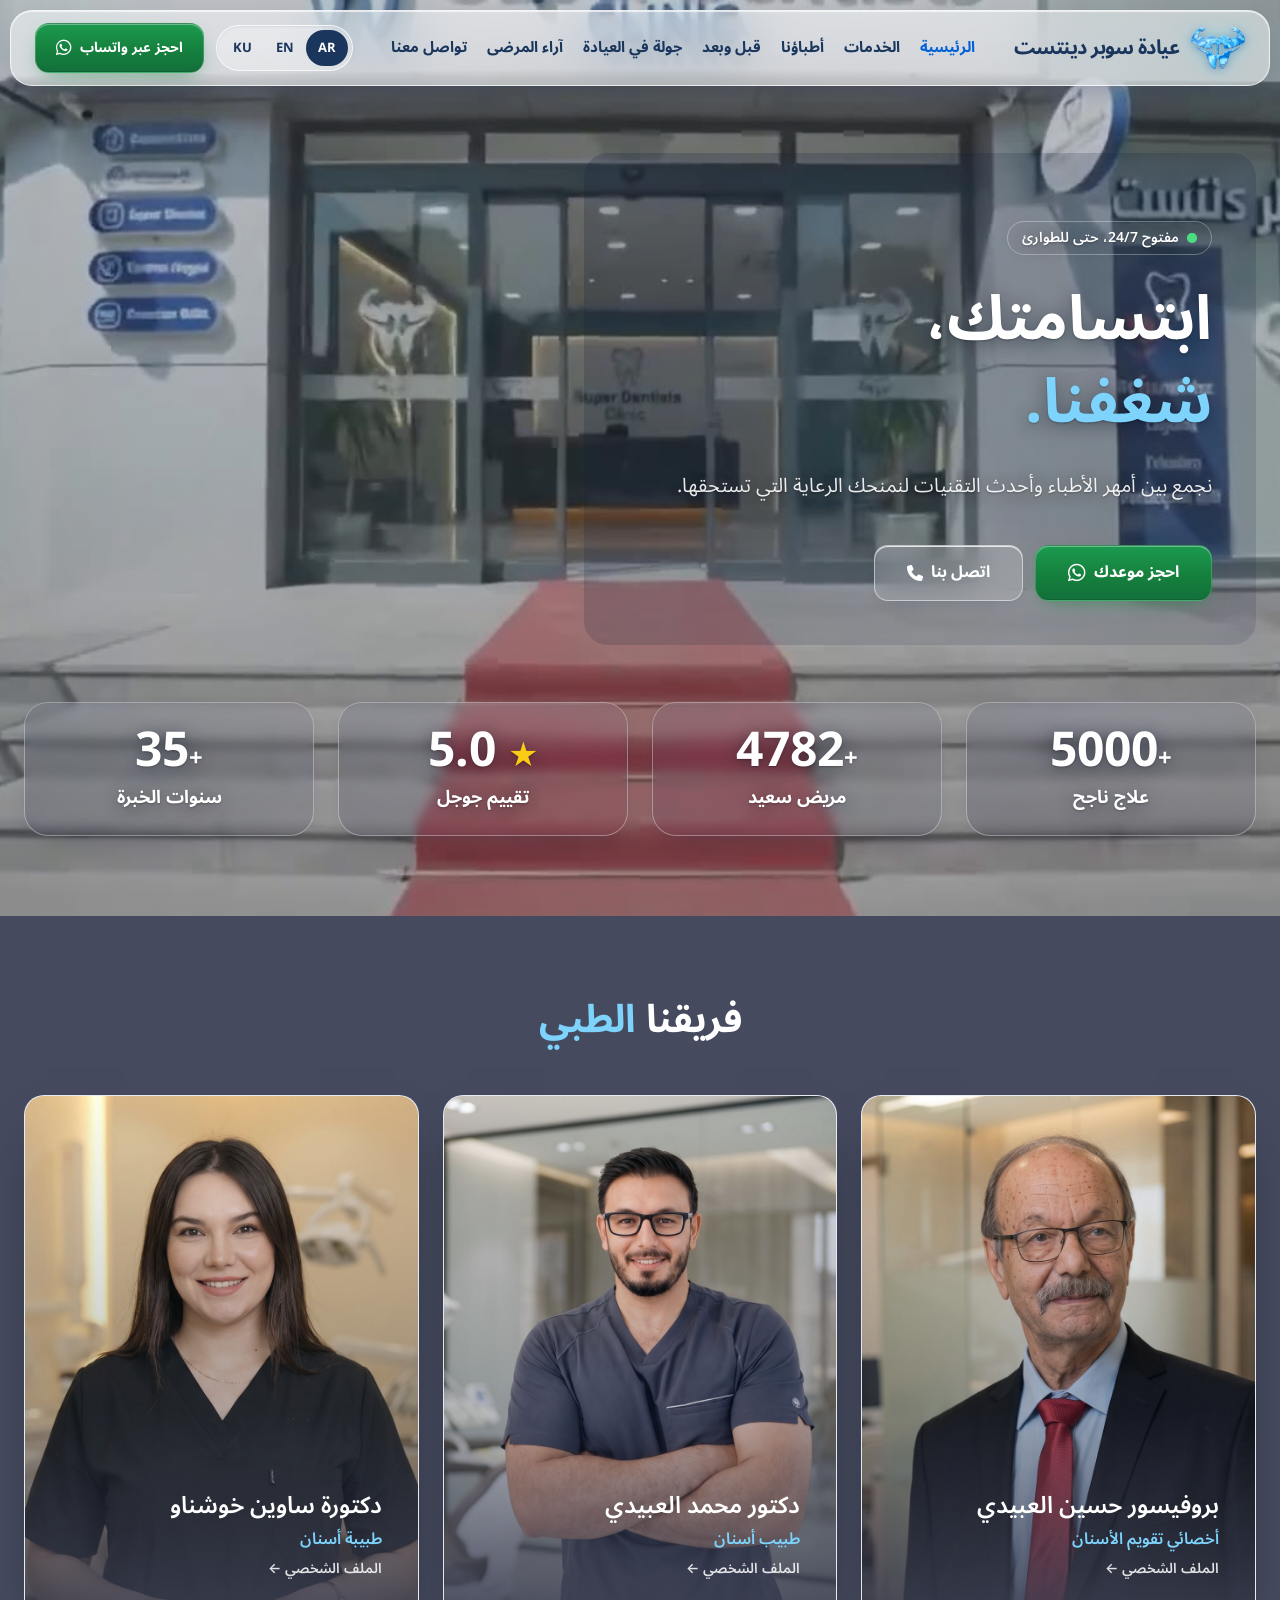
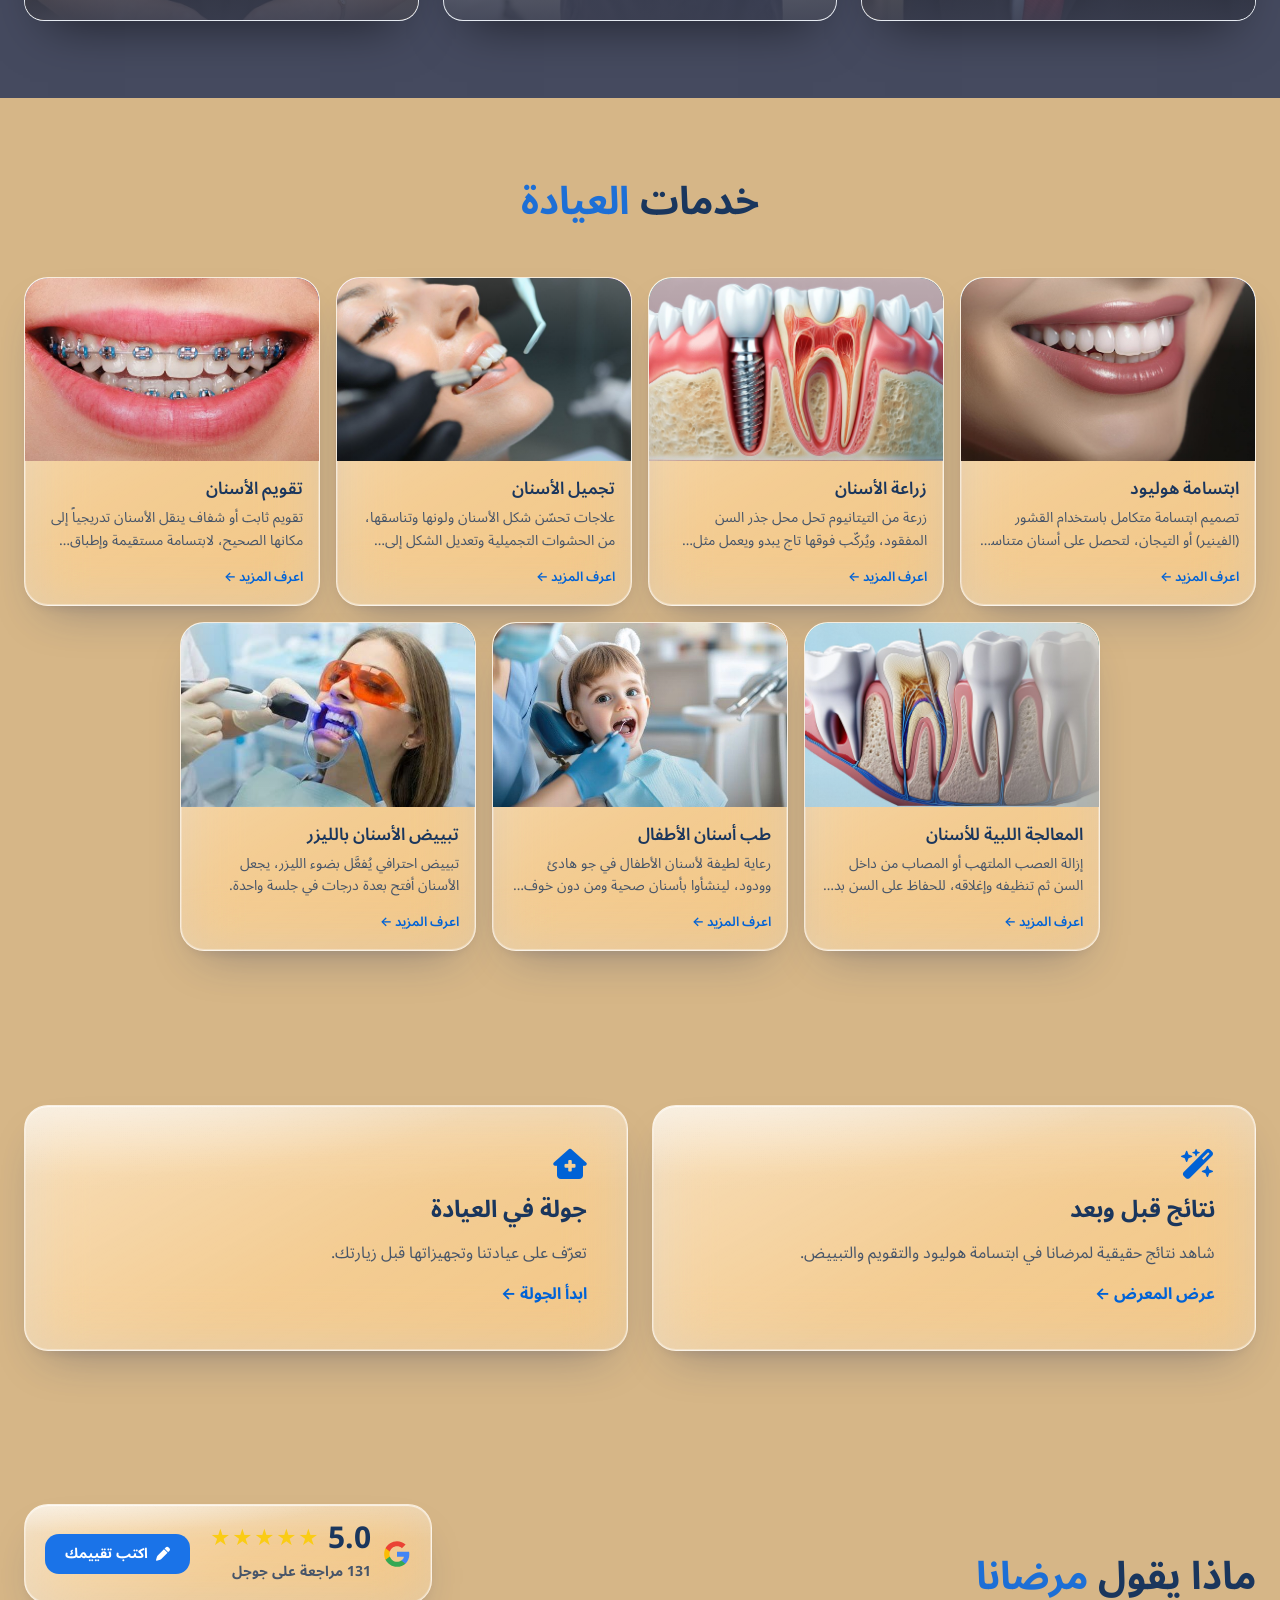
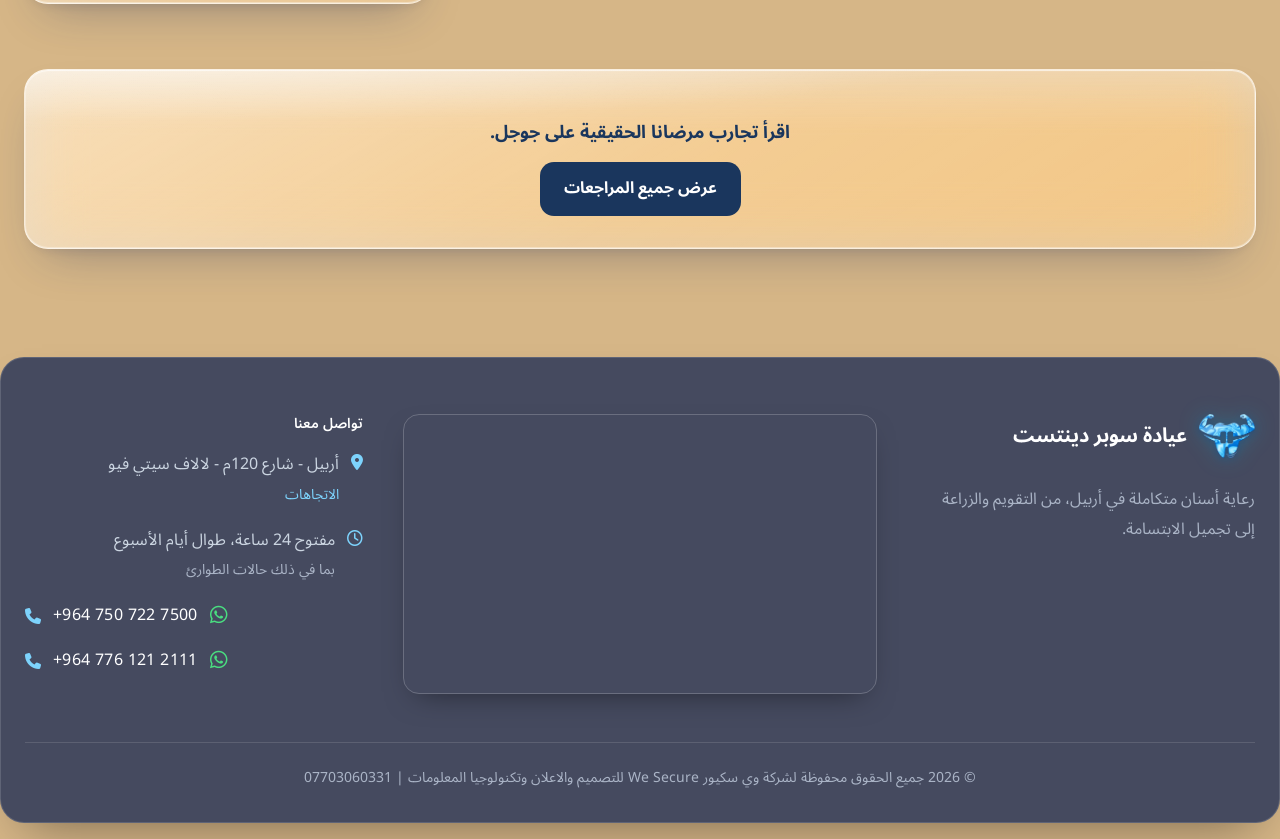
==== index.html @ 99f0c035 "Warm sand page background (#D6B687) with matching aurora and bubbles Co-Authored-By: Claude Opus 5.5" ====
<!DOCTYPE html>
<html lang="ar" dir="rtl" data-title-ar="عيادة سوبر دينتست | أربيل" data-title-en="Super Dentist Clinic | Erbil" data-title-ku="کلینیکی سوپەر دێنتست | هەولێر">
<head>
<meta charset="UTF-8">
<meta name="viewport" content="width=device-width, initial-scale=1.0">
<title>عيادة سوبر دينتست | أربيل</title>
<meta name="description" content="عيادة سوبر دينتست في أربيل - تقويم وزراعة وتجميل الأسنان، ابتسامة هوليود وتبييض بالليزر. Super Dentist Clinic, Erbil.">
<meta name="theme-color" content="#1a365d">
<link rel="icon" type="image/png" href="favicon.png">
<link rel="apple-touch-icon" href="apple-touch-icon.png">
<meta property="og:type" content="website">
<meta property="og:title" content="عيادة سوبر دينتست | أربيل">
<meta property="og:description" content="عيادة سوبر دينتست في أربيل - تقويم وزراعة وتجميل الأسنان، ابتسامة هوليود وتبييض بالليزر. Super Dentist Clinic, Erbil.">
<!-- TODO: og:image needs a full URL once you have a domain, e.g. https://YOUR-DOMAIN/super-dentist-logo.png -->
<meta property="og:image" content="super-dentist-logo.png">
<link rel="preconnect" href="https://fonts.googleapis.com">
<link rel="preconnect" href="https://fonts.gstatic.com" crossorigin>
<link href="https://fonts.googleapis.com/css2?family=Inter:wght@400;500;600;700&family=Noto+Sans+Arabic:wght@400;500;600;700&display=swap" rel="stylesheet">
<link rel="stylesheet" href="https://cdnjs.cloudflare.com/ajax/libs/font-awesome/6.4.0/css/all.min.css">
<!-- Pre-built Tailwind CSS. If you add new Tailwind classes, styles.css must be rebuilt. -->
<link rel="stylesheet" href="styles.css?v=44">
<script type="application/ld+json">{"@context": "https://schema.org", "@type": "Dentist", "name": "Super Dentist Clinic", "alternateName": "عيادة سوبر دينتست", "image": "super-dentist-logo.png", "telephone": ["+9647507227500", "+9647761212111"], "address": {"@type": "PostalAddress", "streetAddress": "120m Street, Lalav City View", "addressLocality": "Erbil", "addressCountry": "IQ"}, "medicalSpecialty": ["Orthodontic", "CosmeticDentistry"], "availableLanguage": ["ar", "en", "ku"], "openingHoursSpecification": [{"@type": "OpeningHoursSpecification", "dayOfWeek": ["Monday", "Tuesday", "Wednesday", "Thursday", "Friday", "Saturday", "Sunday"], "opens": "00:00", "closes": "23:59"}]}</script>

</head>
<body class="pb-[76px] md:pb-0 antialiased relative selection:bg-navyBlue selection:text-white font-sans ">


<nav class="fixed w-full z-50 site-header">
  <div class="max-w-7xl mx-auto px-4 md:px-6 py-3 flex justify-between items-center relative gap-2 md:gap-4">
    <a href="index.html" class="flex items-center gap-2 md:gap-3 min-w-0">
      <span class="logo-metal" style="width:54px;height:44px"><img src="super-dentist-logo.png" alt="Super Dentist Clinic logo" width="54" height="44" style="width:54px;height:44px;object-fit:contain"></span>
      <span class="text-[15px] sm:text-lg md:text-xl font-bold text-navyBlue tracking-tight leading-tight "><span class="lang-text lang-ar">عيادة سوبر دينتست</span><span class="lang-text lang-en">Super Dentist Clinic</span><span class="lang-text lang-ku">کلینیکی سوپەر دێنتست</span></span>
    </a>
    <div class="hidden lg:flex items-center gap-3 xl:gap-5 font-bold text-navyBlue text-[13.5px] xl:text-[15px]"><a href="index.html" class="whitespace-nowrap hover:text-deepBlue transition-colors sub text-deepBlue"><span class="lang-text lang-ar">الرئيسية</span><span class="lang-text lang-en">Home</span><span class="lang-text lang-ku">سەرەکی</span></a>
<a href="index.html#services" class="whitespace-nowrap hover:text-deepBlue transition-colors sub"><span class="lang-text lang-ar">الخدمات</span><span class="lang-text lang-en">Services</span><span class="lang-text lang-ku">خزمەتگوزارییەکان</span></a>
<a href="doctors.html" class="whitespace-nowrap hover:text-deepBlue transition-colors sub"><span class="lang-text lang-ar">أطباؤنا</span><span class="lang-text lang-en">Doctors</span><span class="lang-text lang-ku">پزیشکەکانمان</span></a>
<a href="gallery.html" class="whitespace-nowrap hover:text-deepBlue transition-colors sub"><span class="lang-text lang-ar">قبل وبعد</span><span class="lang-text lang-en">Before & After</span><span class="lang-text lang-ku">پێش و دوای</span></a>
<a href="tour.html" class="whitespace-nowrap hover:text-deepBlue transition-colors sub"><span class="lang-text lang-ar">جولة في العيادة</span><span class="lang-text lang-en">Clinic Tour</span><span class="lang-text lang-ku">گەشتی کلینیک</span></a>
<a href="index.html#reviews" class="whitespace-nowrap hover:text-deepBlue transition-colors sub"><span class="lang-text lang-ar">آراء المرضى</span><span class="lang-text lang-en">Reviews</span><span class="lang-text lang-ku">بۆچوونەکان</span></a>
<a href="#contact" class="whitespace-nowrap hover:text-deepBlue transition-colors sub"><span class="lang-text lang-ar">تواصل معنا</span><span class="lang-text lang-en">Contact</span><span class="lang-text lang-ku">پەیوەندی</span></a></div>
    <div class="flex items-center gap-2 md:gap-3 shrink-0">
      <div class="flex bg-white/60 rounded-full p-1 border border-white/60 shadow-sm" role="group" aria-label="Language">
        <button type="button" onclick="changeLang('ar')" id="btn-ar" class="px-2.5 md:px-3 py-1.5 text-[13px] font-bold rounded-full transition-colors">AR</button>
        <button type="button" onclick="changeLang('en')" id="btn-en" class="px-2.5 md:px-3 py-1.5 text-[13px] font-bold rounded-full transition-colors">EN</button>
        <button type="button" onclick="changeLang('ku')" id="btn-ku" class="px-2.5 md:px-3 py-1.5 text-[13px] font-bold rounded-full transition-colors">KU</button>
      </div>
      <button type="button" id="mobile-menu-btn" aria-label="Menu" aria-expanded="false" aria-controls="mobile-menu" class="lg:hidden p-1.5 text-navyBlue">
        <svg class="w-6 h-6" fill="none" stroke="currentColor" viewBox="0 0 24 24" aria-hidden="true"><path stroke-linecap="round" stroke-linejoin="round" stroke-width="2" d="M4 6h16M4 12h16M4 18h16"/></svg>
      </button>
      <a href="https://wa.me/9647507227500" target="_blank" rel="noopener" dir="ltr" aria-label="WhatsApp" class="wa-link hidden lg:inline-flex items-center gap-2 p-2.5 xl:px-5 xl:py-2.5 text-sm font-bold text-white bg-whatsapp rounded-[14px] hover:bg-whatsappDark hover:-translate-y-px transition-all shadow-cta">
        <i class="fa-brands fa-whatsapp text-lg" aria-hidden="true"></i><span class="hidden xl:inline"><span class="lang-text lang-ar">احجز عبر واتساب</span><span class="lang-text lang-en">Book via WhatsApp</span><span class="lang-text lang-ku">نۆرە بگرە لە واتسئاپ</span></span>
      </a>
    </div>
  </div>
  <div id="mobile-menu" class="hidden lg:hidden absolute top-full left-0 w-full shadow-lg py-4 px-6 flex flex-col gap-2 text-center font-bold text-navyBlue rounded-b-2xl bg-white/95">
    <a href="index.html" class="py-2 border-b border-navyBlue/10 hover:text-deepBlue"><span class="lang-text lang-ar">الرئيسية</span><span class="lang-text lang-en">Home</span><span class="lang-text lang-ku">سەرەکی</span></a>
<a href="index.html#services" class="py-2 border-b border-navyBlue/10 hover:text-deepBlue"><span class="lang-text lang-ar">الخدمات</span><span class="lang-text lang-en">Services</span><span class="lang-text lang-ku">خزمەتگوزارییەکان</span></a>
<a href="doctors.html" class="py-2 border-b border-navyBlue/10 hover:text-deepBlue"><span class="lang-text lang-ar">أطباؤنا</span><span class="lang-text lang-en">Doctors</span><span class="lang-text lang-ku">پزیشکەکانمان</span></a>
<a href="gallery.html" class="py-2 border-b border-navyBlue/10 hover:text-deepBlue"><span class="lang-text lang-ar">قبل وبعد</span><span class="lang-text lang-en">Before & After</span><span class="lang-text lang-ku">پێش و دوای</span></a>
<a href="tour.html" class="py-2 border-b border-navyBlue/10 hover:text-deepBlue"><span class="lang-text lang-ar">جولة في العيادة</span><span class="lang-text lang-en">Clinic Tour</span><span class="lang-text lang-ku">گەشتی کلینیک</span></a>
<a href="index.html#reviews" class="py-2 border-b border-navyBlue/10 hover:text-deepBlue"><span class="lang-text lang-ar">آراء المرضى</span><span class="lang-text lang-en">Reviews</span><span class="lang-text lang-ku">بۆچوونەکان</span></a>
<a href="#contact" class="py-2 border-b border-navyBlue/10 hover:text-deepBlue"><span class="lang-text lang-ar">تواصل معنا</span><span class="lang-text lang-en">Contact</span><span class="lang-text lang-ku">پەیوەندی</span></a>
    <div class="flex justify-center gap-6 mt-2">
      <a href="https://wa.me/9647507227500" target="_blank" rel="noopener" dir="ltr" class="wa-link py-2 text-whatsapp flex items-center gap-2"><i class="fa-brands fa-whatsapp text-2xl" aria-hidden="true"></i><span class="lang-text lang-ar">واتساب</span><span class="lang-text lang-en">WhatsApp</span><span class="lang-text lang-ku">واتسئاپ</span></a>
      <a href="tel:+9647507227500" dir="ltr" class="py-2 text-deepBlue flex items-center gap-2"><i class="fa-solid fa-phone text-xl" aria-hidden="true"></i><span class="lang-text lang-ar">اتصل</span><span class="lang-text lang-en">Call</span><span class="lang-text lang-ku">پەیوەندی</span></a>
    </div>
  </div>
</nav>
<main>

<!-- Video background: only behind the hero + stats -->
<div class="relative overflow-hidden">
  <div class="absolute inset-0 z-0 pointer-events-none bg-slate-200 video-fade" aria-hidden="true">
    <video id="bg-video" autoplay loop muted playsinline preload="metadata" poster="clinic-bg-poster.jpg" class="bg-video w-full h-full object-cover">
      <source src="clinic-doctors-bg-hq.mp4" type="video/mp4" media="(min-width: 768px)">
      <source src="clinic-doctors-bg.mp4" type="video/mp4">
    </video>
    <div class="absolute inset-0 hero-overlay"></div>
    
  </div>
<section id="home" class="relative min-h-[600px] md:min-h-[min(78svh,720px)] flex items-center overflow-hidden">
  <div class="max-w-7xl mx-auto px-4 md:px-6 w-full relative z-10 pt-24">
    <div class="crystal-panel crystal-dark space-y-5 md:space-y-6 max-w-2xl p-7 md:p-11">
      <span class="inline-flex items-center gap-2 px-3.5 py-1.5 rounded-full bg-white/12 border border-white/30 text-white text-sm font-semibold"><span class="relative flex w-2.5 h-2.5"><span class="absolute inset-0 rounded-full bg-[#4ADE80] animate-ping opacity-60"></span><span class="relative w-2.5 h-2.5 rounded-full bg-[#4ADE80]"></span></span><span class="lang-text lang-ar">مفتوح 24/7، حتى للطوارئ</span><span class="lang-text lang-en">Open 24/7, including emergencies</span><span class="lang-text lang-ku">24/7 کراوەیە، بۆ فریاکەوتنیش</span></span>
      <h1 class="t-display font-bold text-white">
        <span class="lang-text lang-ar-block">ابتسامتك،</span><span class="lang-text lang-en-block">Your Smile,</span><span class="lang-text lang-ku-block">خەندەکەت،</span>
        <span class="text-[#7DD3FC]"><span class="lang-text lang-ar">شغفنا.</span><span class="lang-text lang-en">Our Passion.</span><span class="lang-text lang-ku">خولیای ئێمەیە.</span></span>
      </h1>
      <p class="t-lead text-white/90 max-w-[60ch]"><span class="lang-text lang-ar">نجمع بين أمهر الأطباء وأحدث التقنيات لنمنحك الرعاية التي تستحقها.</span><span class="lang-text lang-en">Combining top specialists and the latest technology to give you the care you deserve.</span><span class="lang-text lang-ku">باشترین پزیشکەکان و نوێترین تەکنەلۆژیا کۆدەکەینەوە بۆ پێدانی ئەو چاودێرییەی شایستەیت.</span></p>
      <div class="pt-4 flex flex-wrap gap-3">
        <a href="https://wa.me/9647507227500" target="_blank" rel="noopener" dir="ltr" class="wa-link inline-flex items-center gap-2 px-8 py-3 font-bold text-white bg-whatsapp rounded-[14px] hover:bg-whatsappDark hover:-translate-y-px transition-all shadow-cta"><i class="fa-brands fa-whatsapp text-xl" aria-hidden="true"></i><span class="lang-text lang-ar">احجز موعدك</span><span class="lang-text lang-en">Book an Appointment</span><span class="lang-text lang-ku">نۆرە بگرە</span></a>
        <a href="tel:+9647507227500" dir="ltr" class="inline-flex items-center gap-2 px-8 py-3 font-bold text-white bg-white/10 rounded-[14px] border-[1.5px] border-white/60 hover:bg-white/20 transition-colors"><i class="fa-solid fa-phone" aria-hidden="true"></i><span class="lang-text lang-ar">اتصل بنا</span><span class="lang-text lang-en">Call Us</span><span class="lang-text lang-ku">پەیوەندیمان پێوە بکە</span></a>
      </div>
    </div>
  </div>
</section>

<!-- Stats. TODO: confirm these numbers with the clinic -->
<section id="stats" class="pt-0 pb-14 md:pb-20 relative z-10">
  <div class="max-w-7xl mx-auto px-4 md:px-6 grid grid-cols-2 md:grid-cols-4 gap-4 md:gap-6 text-center">
    <div class="stat-tile p-4 md:p-6 rounded-[20px] flex flex-col items-center"><span class="text-3xl md:text-5xl font-bold text-deepBlue" dir="ltr">5000<span class="text-xl md:text-2xl">+</span></span><span class="text-navyBlue font-bold text-sm md:text-lg mt-2"><span class="lang-text lang-ar">علاج ناجح</span><span class="lang-text lang-en">Successful Treatments</span><span class="lang-text lang-ku">چارەسەری سەرکەوتوو</span></span></div>
    <div class="stat-tile p-4 md:p-6 rounded-[20px] flex flex-col items-center"><span class="text-3xl md:text-5xl font-bold text-deepBlue" dir="ltr">4782<span class="text-xl md:text-2xl">+</span></span><span class="text-navyBlue font-bold text-sm md:text-lg mt-2"><span class="lang-text lang-ar">مريض سعيد</span><span class="lang-text lang-en">Happy Patients</span><span class="lang-text lang-ku">نەخۆشی دڵخۆش</span></span></div>
    <div class="stat-tile p-4 md:p-6 rounded-[20px] flex flex-col items-center"><span class="text-3xl md:text-5xl font-bold text-deepBlue" dir="ltr">5.0 <span class="text-yellow-500 text-2xl md:text-3xl">★</span></span><span class="text-navyBlue font-bold text-sm md:text-lg mt-2"><span class="lang-text lang-ar">تقييم جوجل</span><span class="lang-text lang-en">Google Rating</span><span class="lang-text lang-ku">هەڵسەنگاندنی گوگڵ</span></span></div>
    <div class="stat-tile p-4 md:p-6 rounded-[20px] flex flex-col items-center"><span class="text-3xl md:text-5xl font-bold text-deepBlue" dir="ltr">35<span class="text-xl md:text-2xl">+</span></span><span class="text-navyBlue font-bold text-sm md:text-lg mt-2"><span class="lang-text lang-ar">سنوات الخبرة</span><span class="lang-text lang-en">Years of Experience</span><span class="lang-text lang-ku">ساڵانی ئەزموون</span></span></div>
  </div>
</section>

</div>

<section id="specialists" class="py-12 md:py-16 relative z-10">
  <div class="max-w-7xl mx-auto px-4 md:px-6">
    <h2 class="text-center mb-8 md:mb-12 t-h2 font-bold text-navyBlue"><span class="lang-text lang-ar">فريقنا <span class="text-deepBlue">الطبي</span></span><span class="lang-text lang-en">Our Medical <span class="text-deepBlue">Team</span></span><span class="lang-text lang-ku">تیمی <span class="text-deepBlue">پزیشکیمان</span></span></h2>
    <div class="flex flex-wrap justify-center gap-4 md:gap-6">
<a href="doctors.html#hussain" class="doctor-card relative isolate w-full max-w-[420px] sm:max-w-none sm:w-[calc(50%-12px)] lg:w-[calc(33.333%-16px)] aspect-[3/4] rounded-[20px] overflow-hidden bg-slate-200 hover:-translate-y-0.5 transition-transform border border-slate-200 shadow-[0_1px_2px_rgba(15,23,42,.04),0_8px_24px_rgba(15,23,42,.08)] group/item flex flex-col justify-end p-6 md:p-8">
  <div class="absolute inset-0 bg-gradient-to-t from-[#0A192F]/90 via-[#0A192F]/25 via-40% to-transparent z-0"></div>
  <img src="dr-hussain.jpg" loading="lazy" class="absolute top-0 left-0 w-full h-full object-cover object-top z-[-1]" alt="Prof. Hussain Al Obaidi">
  <div class="relative z-10 p-1">
    <h3 class="t-h3 font-semibold text-white mb-1"><span class="lang-text lang-ar">بروفيسور حسين العبيدي</span><span class="lang-text lang-en">Prof. Hussain Al Obaidi</span><span class="lang-text lang-ku">پڕۆفیسۆر حوسێن ئەلعوبێدی</span></h3>
    <p class="text-[#7DD3FC] font-semibold text-sm md:text-base"><span class="lang-text lang-ar">أخصائي تقويم الأسنان</span><span class="lang-text lang-en">Orthodontist</span><span class="lang-text lang-ku">پسپۆڕی ڕاستکردنەوەی ددان</span></p>
    <span class="inline-block mt-2 text-sm font-semibold text-white/85 underline underline-offset-4 decoration-white/40"><span class="lang-text lang-ar">الملف الشخصي ←</span><span class="lang-text lang-en">View profile →</span><span class="lang-text lang-ku">پرۆفایل ←</span></span>
  </div>
</a>
<a href="doctors.html#mohamed" class="doctor-card relative isolate w-full max-w-[420px] sm:max-w-none sm:w-[calc(50%-12px)] lg:w-[calc(33.333%-16px)] aspect-[3/4] rounded-[20px] overflow-hidden bg-slate-200 hover:-translate-y-0.5 transition-transform border border-slate-200 shadow-[0_1px_2px_rgba(15,23,42,.04),0_8px_24px_rgba(15,23,42,.08)] group/item flex flex-col justify-end p-6 md:p-8">
  <div class="absolute inset-0 bg-gradient-to-t from-[#0A192F]/90 via-[#0A192F]/25 via-40% to-transparent z-0"></div>
  <img src="dr-mohamed.jpg" loading="lazy" class="absolute top-0 left-0 w-full h-full object-cover object-top z-[-1]" alt="Dr. Mohamed Al Obaidi">
  <div class="relative z-10 p-1">
    <h3 class="t-h3 font-semibold text-white mb-1"><span class="lang-text lang-ar">دكتور محمد العبيدي</span><span class="lang-text lang-en">Dr. Mohamed Al Obaidi</span><span class="lang-text lang-ku">دکتۆر محەمەد ئەلعوبێدی</span></h3>
    <p class="text-[#7DD3FC] font-semibold text-sm md:text-base"><span class="lang-text lang-ar">طبيب أسنان</span><span class="lang-text lang-en">Dentist</span><span class="lang-text lang-ku">پزیشکی ددان</span></p>
    <span class="inline-block mt-2 text-sm font-semibold text-white/85 underline underline-offset-4 decoration-white/40"><span class="lang-text lang-ar">الملف الشخصي ←</span><span class="lang-text lang-en">View profile →</span><span class="lang-text lang-ku">پرۆفایل ←</span></span>
  </div>
</a>
<a href="doctors.html#sawin" class="doctor-card relative isolate w-full max-w-[420px] sm:max-w-none sm:w-[calc(50%-12px)] lg:w-[calc(33.333%-16px)] aspect-[3/4] rounded-[20px] overflow-hidden bg-slate-200 hover:-translate-y-0.5 transition-transform border border-slate-200 shadow-[0_1px_2px_rgba(15,23,42,.04),0_8px_24px_rgba(15,23,42,.08)] group/item flex flex-col justify-end p-6 md:p-8">
  <div class="absolute inset-0 bg-gradient-to-t from-[#0A192F]/90 via-[#0A192F]/25 via-40% to-transparent z-0"></div>
  <img src="dr-sawin.jpg" loading="lazy" class="absolute top-0 left-0 w-full h-full object-cover object-top z-[-1]" alt="Dr. Sawin Khoshnaw">
  <div class="relative z-10 p-1">
    <h3 class="t-h3 font-semibold text-white mb-1"><span class="lang-text lang-ar">دكتورة ساوين خوشناو</span><span class="lang-text lang-en">Dr. Sawin Khoshnaw</span><span class="lang-text lang-ku">دکتۆرە ساوین خۆشناو</span></h3>
    <p class="text-[#7DD3FC] font-semibold text-sm md:text-base"><span class="lang-text lang-ar">طبيبة أسنان</span><span class="lang-text lang-en">Dentist</span><span class="lang-text lang-ku">پزیشکی ددان</span></p>
    <span class="inline-block mt-2 text-sm font-semibold text-white/85 underline underline-offset-4 decoration-white/40"><span class="lang-text lang-ar">الملف الشخصي ←</span><span class="lang-text lang-en">View profile →</span><span class="lang-text lang-ku">پرۆفایل ←</span></span>
  </div>
</a></div>
  </div>
</section>

<section id="services" class="py-12 md:py-16 relative z-10">
  <div class="max-w-7xl mx-auto px-4 md:px-6">
    <h2 class="text-center mb-8 md:mb-12 t-h2 font-bold text-navyBlue"><span class="lang-text lang-ar">خدمات <span class="text-deepBlue">العيادة</span></span><span class="lang-text lang-en">Clinic <span class="text-deepBlue">Services</span></span><span class="lang-text lang-ku">خزمەتگوزارییەکانی <span class="text-deepBlue">کلینیک</span></span></h2>
    <div class="flex flex-wrap justify-center gap-4">
<a href="hollywood-smile.html" class="svc-card glass-panel group flex flex-col !p-0 w-full max-w-[420px] sm:max-w-none sm:w-[calc(50%-8px)] md:w-[calc(33.333%-11px)] lg:w-[calc(25%-12px)]">
  <div class="svc-cover has-photo relative aspect-[16/10] overflow-hidden rounded-t-[23px]" style="--c1:#2563EB;--c2:#7DD3FC" >
    <img src="services/hollywood-smile.jpg" alt="Hollywood Smile" width="1200" height="750" loading="lazy" onerror="this.onerror=null;this.src='services/hollywood-smile.svg'">
  </div>
  <div class="p-4 flex flex-col gap-1.5 flex-1">
    <h3 class="text-base md:text-[17px] font-semibold text-navyBlue"><span class="lang-text lang-ar">ابتسامة هوليود</span><span class="lang-text lang-en">Hollywood Smile</span><span class="lang-text lang-ku">خەندەی هۆلیوود</span></h3>
    <p class="text-slate-600 text-sm leading-relaxed line-clamp-2"><span class="lang-text lang-ar">تصميم ابتسامة متكامل باستخدام القشور (الفينير) أو التيجان، لتحصل على أسنان متناسقة وبيضاء بمظهر طبيعي.</span><span class="lang-text lang-en">A complete smile makeover with veneers or crowns, designed to give you even, white, natural-looking teeth.</span><span class="lang-text lang-ku">دیزاینی تەواوی خەندە بە ڤینیر یان تاج، بۆ ئەوەی ددانێکی ڕێک و سپی و سروشتیت هەبێت.</span></p>
    <span class="mt-auto pt-1.5 text-[13px] font-semibold text-deepBlue"><span class="lang-text lang-ar">اعرف المزيد ←</span><span class="lang-text lang-en">Learn more →</span><span class="lang-text lang-ku">زیاتر بزانە ←</span></span>
  </div>
</a>
<a href="dental-implants.html" class="svc-card glass-panel group flex flex-col !p-0 w-full max-w-[420px] sm:max-w-none sm:w-[calc(50%-8px)] md:w-[calc(33.333%-11px)] lg:w-[calc(25%-12px)]">
  <div class="svc-cover has-photo relative aspect-[16/10] overflow-hidden rounded-t-[23px]" style="--c1:#0E7490;--c2:#5EEAD4" >
    <img src="services/dental-implants.jpg" alt="Dental Implants" width="1200" height="750" loading="lazy" onerror="this.onerror=null;this.src='services/dental-implants.svg'">
  </div>
  <div class="p-4 flex flex-col gap-1.5 flex-1">
    <h3 class="text-base md:text-[17px] font-semibold text-navyBlue"><span class="lang-text lang-ar">زراعة الأسنان</span><span class="lang-text lang-en">Dental Implants</span><span class="lang-text lang-ku">چاندنی ددان</span></h3>
    <p class="text-slate-600 text-sm leading-relaxed line-clamp-2"><span class="lang-text lang-ar">زرعة من التيتانيوم تحل محل جذر السن المفقود، ويُركّب فوقها تاج يبدو ويعمل مثل السن الطبيعي.</span><span class="lang-text lang-en">A titanium implant replaces the root of a missing tooth, topped with a crown that looks and works like a natural tooth.</span><span class="lang-text lang-ku">چێنراوێکی تیتانیۆم جێگەی ڕەگی ددانی لەدەستچوو دەگرێتەوە، و تاجێکی لەسەر دادەنرێت کە وەک ددانی سروشتی دەردەکەوێت و کار دەکات.</span></p>
    <span class="mt-auto pt-1.5 text-[13px] font-semibold text-deepBlue"><span class="lang-text lang-ar">اعرف المزيد ←</span><span class="lang-text lang-en">Learn more →</span><span class="lang-text lang-ku">زیاتر بزانە ←</span></span>
  </div>
</a>
<a href="cosmetic-dentistry.html" class="svc-card glass-panel group flex flex-col !p-0 w-full max-w-[420px] sm:max-w-none sm:w-[calc(50%-8px)] md:w-[calc(33.333%-11px)] lg:w-[calc(25%-12px)]">
  <div class="svc-cover has-photo relative aspect-[16/10] overflow-hidden rounded-t-[23px]" style="--c1:#7C3AED;--c2:#F0ABFC" >
    <img src="services/cosmetic-dentistry.jpg" alt="Cosmetic Dentistry" width="1200" height="750" loading="lazy" onerror="this.onerror=null;this.src='services/cosmetic-dentistry.svg'">
  </div>
  <div class="p-4 flex flex-col gap-1.5 flex-1">
    <h3 class="text-base md:text-[17px] font-semibold text-navyBlue"><span class="lang-text lang-ar">تجميل الأسنان</span><span class="lang-text lang-en">Cosmetic Dentistry</span><span class="lang-text lang-ku">جوانکاری ددان</span></h3>
    <p class="text-slate-600 text-sm leading-relaxed line-clamp-2"><span class="lang-text lang-ar">علاجات تحسّن شكل الأسنان ولونها وتناسقها، من الحشوات التجميلية وتعديل الشكل إلى القشور.</span><span class="lang-text lang-en">Treatments that improve the shape, color and balance of your teeth, from cosmetic bonding and contouring to veneers.</span><span class="lang-text lang-ku">چارەسەرگەلێک بۆ باشترکردنی شێوە و ڕەنگ و ڕێکی ددان، لە پڕکردنەوەی جوانکاری و ڕێکخستنی شێوەوە تا ڤینیر.</span></p>
    <span class="mt-auto pt-1.5 text-[13px] font-semibold text-deepBlue"><span class="lang-text lang-ar">اعرف المزيد ←</span><span class="lang-text lang-en">Learn more →</span><span class="lang-text lang-ku">زیاتر بزانە ←</span></span>
  </div>
</a>
<a href="orthodontics.html" class="svc-card glass-panel group flex flex-col !p-0 w-full max-w-[420px] sm:max-w-none sm:w-[calc(50%-8px)] md:w-[calc(33.333%-11px)] lg:w-[calc(25%-12px)]">
  <div class="svc-cover has-photo relative aspect-[16/10] overflow-hidden rounded-t-[23px]" style="--c1:#1D4ED8;--c2:#A5B4FC" >
    <img src="services/orthodontics.jpg" alt="Orthodontics" width="1200" height="750" loading="lazy" onerror="this.onerror=null;this.src='services/orthodontics.svg'">
  </div>
  <div class="p-4 flex flex-col gap-1.5 flex-1">
    <h3 class="text-base md:text-[17px] font-semibold text-navyBlue"><span class="lang-text lang-ar">تقويم الأسنان</span><span class="lang-text lang-en">Orthodontics</span><span class="lang-text lang-ku">ڕاستکردنەوەی ددان</span></h3>
    <p class="text-slate-600 text-sm leading-relaxed line-clamp-2"><span class="lang-text lang-ar">تقويم ثابت أو شفاف ينقل الأسنان تدريجياً إلى مكانها الصحيح، لابتسامة مستقيمة وإطباق صحي.</span><span class="lang-text lang-en">Braces or clear aligners that gradually move teeth into place, for a straighter smile and a healthier bite.</span><span class="lang-text lang-ku">تەلی ددان یان ڕاستکەرەوەی شەفاف کە ورده ورده ددانەکان دەباتە شوێنی ڕاستی خۆیان، بۆ خەندەیەکی ڕێک و گازگرتنێکی تەندروست.</span></p>
    <span class="mt-auto pt-1.5 text-[13px] font-semibold text-deepBlue"><span class="lang-text lang-ar">اعرف المزيد ←</span><span class="lang-text lang-en">Learn more →</span><span class="lang-text lang-ku">زیاتر بزانە ←</span></span>
  </div>
</a>
<a href="root-canal.html" class="svc-card glass-panel group flex flex-col !p-0 w-full max-w-[420px] sm:max-w-none sm:w-[calc(50%-8px)] md:w-[calc(33.333%-11px)] lg:w-[calc(25%-12px)]">
  <div class="svc-cover has-photo relative aspect-[16/10] overflow-hidden rounded-t-[23px]" style="--c1:#0F766E;--c2:#99F6E4" >
    <img src="services/root-canal.jpg" alt="Root Canal Treatment" width="1200" height="750" loading="lazy" onerror="this.onerror=null;this.src='services/root-canal.svg'">
  </div>
  <div class="p-4 flex flex-col gap-1.5 flex-1">
    <h3 class="text-base md:text-[17px] font-semibold text-navyBlue"><span class="lang-text lang-ar">المعالجة اللبية للأسنان</span><span class="lang-text lang-en">Root Canal Treatment</span><span class="lang-text lang-ku">چارەسەری دەماری ددان</span></h3>
    <p class="text-slate-600 text-sm leading-relaxed line-clamp-2"><span class="lang-text lang-ar">إزالة العصب الملتهب أو المصاب من داخل السن ثم تنظيفه وإغلاقه، للحفاظ على السن بدلاً من خلعه.</span><span class="lang-text lang-en">Removes infected or inflamed nerve tissue from inside the tooth, then cleans and seals it, saving the tooth instead of pulling it.</span><span class="lang-text lang-ku">لابردنی دەماری هەوکردوو یان تووشبوو لە ناو ددانەکە، پاشان پاککردنەوە و داخستنی، بۆ پاراستنی ددانەکە لە جیاتی کێشانی.</span></p>
    <span class="mt-auto pt-1.5 text-[13px] font-semibold text-deepBlue"><span class="lang-text lang-ar">اعرف المزيد ←</span><span class="lang-text lang-en">Learn more →</span><span class="lang-text lang-ku">زیاتر بزانە ←</span></span>
  </div>
</a>
<a href="pediatric-dentistry.html" class="svc-card glass-panel group flex flex-col !p-0 w-full max-w-[420px] sm:max-w-none sm:w-[calc(50%-8px)] md:w-[calc(33.333%-11px)] lg:w-[calc(25%-12px)]">
  <div class="svc-cover has-photo relative aspect-[16/10] overflow-hidden rounded-t-[23px]" style="--c1:#EA580C;--c2:#FDE68A" >
    <img src="services/pediatric-dentistry.jpg" alt="Pediatric Dentistry" width="1200" height="750" loading="lazy" onerror="this.onerror=null;this.src='services/pediatric-dentistry.svg'">
  </div>
  <div class="p-4 flex flex-col gap-1.5 flex-1">
    <h3 class="text-base md:text-[17px] font-semibold text-navyBlue"><span class="lang-text lang-ar">طب أسنان الأطفال</span><span class="lang-text lang-en">Pediatric Dentistry</span><span class="lang-text lang-ku">پزیشکی ددانی منداڵان</span></h3>
    <p class="text-slate-600 text-sm leading-relaxed line-clamp-2"><span class="lang-text lang-ar">رعاية لطيفة لأسنان الأطفال في جو هادئ وودود، لينشأوا بأسنان صحية ومن دون خوف من طبيب الأسنان.</span><span class="lang-text lang-en">Gentle dental care for children in a calm, friendly setting, so they grow up with healthy teeth and no fear of the dentist.</span><span class="lang-text lang-ku">چاودێری نەرمونیانی ددانی منداڵان لە کەشێکی ئارام و دۆستانەدا، بۆ ئەوەی بە ددانی تەندروست و بێ ترس لە پزیشکی ددان گەورە ببن.</span></p>
    <span class="mt-auto pt-1.5 text-[13px] font-semibold text-deepBlue"><span class="lang-text lang-ar">اعرف المزيد ←</span><span class="lang-text lang-en">Learn more →</span><span class="lang-text lang-ku">زیاتر بزانە ←</span></span>
  </div>
</a>
<a href="laser-whitening.html" class="svc-card glass-panel group flex flex-col !p-0 w-full max-w-[420px] sm:max-w-none sm:w-[calc(50%-8px)] md:w-[calc(33.333%-11px)] lg:w-[calc(25%-12px)]">
  <div class="svc-cover has-photo relative aspect-[16/10] overflow-hidden rounded-t-[23px]" style="--c1:#0284C7;--c2:#E0F2FE" >
    <img src="services/laser-whitening.jpg" alt="Laser Teeth Whitening" width="1200" height="750" loading="lazy" onerror="this.onerror=null;this.src='services/laser-whitening.svg'">
  </div>
  <div class="p-4 flex flex-col gap-1.5 flex-1">
    <h3 class="text-base md:text-[17px] font-semibold text-navyBlue"><span class="lang-text lang-ar">تبييض الأسنان بالليزر</span><span class="lang-text lang-en">Laser Teeth Whitening</span><span class="lang-text lang-ku">سپیکردنەوەی ددان بە لێزەر</span></h3>
    <p class="text-slate-600 text-sm leading-relaxed line-clamp-2"><span class="lang-text lang-ar">تبييض احترافي يُفعَّل بضوء الليزر، يجعل الأسنان أفتح بعدة درجات في جلسة واحدة.</span><span class="lang-text lang-en">Professional whitening activated by laser light, making teeth several shades whiter in a single session.</span><span class="lang-text lang-ku">سپیکردنەوەی پیشەیی بە تیشکی لێزەر، کە لە یەک دانیشتندا ددان چەند پلەیەک سپیتر دەکات.</span></p>
    <span class="mt-auto pt-1.5 text-[13px] font-semibold text-deepBlue"><span class="lang-text lang-ar">اعرف المزيد ←</span><span class="lang-text lang-en">Learn more →</span><span class="lang-text lang-ku">زیاتر بزانە ←</span></span>
  </div>
</a></div>
  </div>
</section>

<!-- Gallery + tour teasers -->
<section id="teasers" class="py-12 md:py-16 relative z-10">
  <div class="max-w-7xl mx-auto px-4 md:px-6 grid md:grid-cols-2 gap-6">
    <a href="gallery.html" class="glass-panel bg-white/75 hover:bg-white/90 rounded-[2rem] p-8 md:p-10 flex flex-col gap-3">
      <i class="fa-solid fa-wand-magic-sparkles text-3xl text-deepBlue" aria-hidden="true"></i>
      <h2 class="t-h3 font-bold text-navyBlue"><span class="lang-text lang-ar">نتائج قبل وبعد</span><span class="lang-text lang-en">Before &amp; After</span><span class="lang-text lang-ku">ئەنجامی پێش و دوای</span></h2>
      <p class="text-slate-600 font-normal"><span class="lang-text lang-ar">شاهد نتائج حقيقية لمرضانا في ابتسامة هوليود والتقويم والتبييض.</span><span class="lang-text lang-en">See real results from our patients: Hollywood Smile, orthodontics, whitening and more.</span><span class="lang-text lang-ku">ئەنجامی ڕاستەقینەی نەخۆشەکانمان ببینە لە خەندەی هۆلیوود، ڕاستکردنەوە و سپیکردنەوەدا.</span></p>
      <span class="font-bold text-deepBlue"><span class="lang-text lang-ar">عرض المعرض ←</span><span class="lang-text lang-en">View gallery →</span><span class="lang-text lang-ku">بینینی گەلەری ←</span></span>
    </a>
    <a href="tour.html" class="glass-panel bg-white/75 hover:bg-white/90 rounded-[2rem] p-8 md:p-10 flex flex-col gap-3">
      <i class="fa-solid fa-house-medical text-3xl text-deepBlue" aria-hidden="true"></i>
      <h2 class="t-h3 font-bold text-navyBlue"><span class="lang-text lang-ar">جولة في العيادة</span><span class="lang-text lang-en">Clinic Tour</span><span class="lang-text lang-ku">گەشتێک بە کلینیکدا</span></h2>
      <p class="text-slate-600 font-normal"><span class="lang-text lang-ar">تعرّف على عيادتنا وتجهيزاتها قبل زيارتك.</span><span class="lang-text lang-en">Take a look inside our clinic and equipment before your visit.</span><span class="lang-text lang-ku">پێش سەردانەکەت کلینیک و ئامێرەکانمان ببینە.</span></p>
      <span class="font-bold text-deepBlue"><span class="lang-text lang-ar">ابدأ الجولة ←</span><span class="lang-text lang-en">Start the tour →</span><span class="lang-text lang-ku">دەستپێکردنی گەشت ←</span></span>
    </a>
  </div>
</section>

<section id="reviews" class="py-12 md:py-16 relative z-10">
  <div class="max-w-7xl mx-auto px-4 md:px-6 space-y-8">
    <div class="flex flex-col lg:flex-row lg:items-end justify-between gap-6">
      <h2 class="t-h2 font-bold text-navyBlue"><span class="lang-text lang-ar">ماذا يقول <span class="text-deepBlue">مرضانا</span></span><span class="lang-text lang-en">What Our <span class="text-deepBlue">Patients Say</span></span><span class="lang-text lang-ku">نەخۆشەکانمان <span class="text-deepBlue">چی دەڵێن</span></span></h2>
      <div id="g-summary" class="card rounded-3xl px-5 py-4 flex flex-wrap items-center gap-x-5 gap-y-3">
        <div class="flex items-center gap-3">
          <svg class="w-7 h-7 shrink-0" viewBox="0 0 24 24" aria-hidden="true"><path d="M22.56 12.25c0-.78-.07-1.53-.2-2.25H12v4.26h5.92c-.26 1.37-1.04 2.53-2.21 3.31v2.77h3.57c2.08-1.92 3.28-4.74 3.28-8.09z" fill="#4285F4"/><path d="M12 23c2.97 0 5.46-.98 7.28-2.66l-3.57-2.77c-.98.66-2.23 1.06-3.71 1.06-2.86 0-5.29-1.93-6.16-4.53H2.18v2.84C3.99 20.53 7.7 23 12 23z" fill="#34A853"/><path d="M5.84 14.09c-.22-.66-.35-1.36-.35-2.09s.13-1.43.35-2.09V7.07H2.18C1.43 8.55 1 10.22 1 12s.43 3.45 1.18 4.93l2.85-2.22.81-.62z" fill="#FBBC05"/><path d="M12 5.38c1.62 0 3.06.56 4.21 1.64l3.15-3.15C17.45 2.09 14.97 1 12 1 7.7 1 3.99 3.47 2.18 7.07l3.66 2.84c.87-2.6 3.3-4.53 6.16-4.53z" fill="#EA4335"/></svg>
          <div>
            <div class="flex items-center gap-2"><span id="g-rating" class="text-3xl font-bold text-navyBlue" dir="ltr">5.0</span><span class="text-yellow-400 text-xl tracking-wider" aria-hidden="true">★★★★★</span></div>
            <a id="g-count-link" href="https://www.google.com/maps/search/?api=1&query=Super+Dentist+Clinic+Erbil" target="_blank" rel="noopener" class="text-sm font-bold text-slate-600 hover:text-deepBlue"><span id="g-count" dir="ltr">131</span> <span class="lang-text lang-ar">مراجعة على جوجل</span><span class="lang-text lang-en">Google reviews</span><span class="lang-text lang-ku">پێداچوونەوە لە گوگڵ</span></a>
          </div>
        </div>
        <!-- TODO: your write-a-review link: https://search.google.com/local/writereview?placeid=YOUR_PLACE_ID -->
        <a id="g-write" href="https://www.google.com/maps/search/?api=1&query=Super+Dentist+Clinic+Erbil" target="_blank" rel="noopener" class="inline-flex items-center gap-2 px-5 py-2.5 font-bold text-white bg-[#1a73e8] rounded-[14px] hover:bg-[#1558b0] text-sm"><i class="fa-solid fa-pen" aria-hidden="true"></i><span class="lang-text lang-ar">اكتب تقييمك</span><span class="lang-text lang-en">Write a review</span><span class="lang-text lang-ku">هەڵسەنگاندن بنووسە</span></a>
      </div>
    </div>

    <!-- Live Google reviews from Trustindex (replaces the manual list below while it loads correctly) -->
    <div id="ti-widget" class="min-h-[1px]">
      <script defer async src="https://cdn.trustindex.io/loader.js?2119ee586e95519c9796397d2c3"></script>
    </div>

    <!-- Backup: the manual reviews below show only if the Trustindex widget does not load -->
    <div id="reviews-wrap" class="hidden relative">
      <div id="reviews-track" class="flex gap-4 md:gap-6 overflow-x-auto snap-x snap-mandatory scroll-smooth pb-4 no-scrollbar"></div>
      <button type="button" id="rv-prev" aria-label="Previous" class="hidden md:flex absolute top-[45%] -translate-y-1/2 -start-5 w-11 h-11 rounded-full bg-white shadow-lg text-navyBlue items-center justify-center hover:bg-sky-50 text-xl font-bold"><i class="fa-solid fa-chevron-left rtl:rotate-180" aria-hidden="true"></i></button>
      <button type="button" id="rv-next" aria-label="Next" class="hidden md:flex absolute top-[45%] -translate-y-1/2 -end-5 w-11 h-11 rounded-full bg-white shadow-lg text-navyBlue items-center justify-center hover:bg-sky-50 text-xl font-bold"><i class="fa-solid fa-chevron-right rtl:rotate-180" aria-hidden="true"></i></button>
      <div id="rv-dots" class="flex justify-center gap-2 mt-2"></div>
      <p id="rv-attrib" class="hidden text-center text-xs text-slate-500 font-semibold mt-2"><span class="lang-text lang-ar">المراجعات من خرائط جوجل</span><span class="lang-text lang-en">Reviews from Google Maps</span><span class="lang-text lang-ku">پێداچوونەوەکان لە نەخشەی گوگڵەوە</span></p>
    </div>

    <div id="reviews-empty" class="card rounded-3xl p-8 text-center space-y-4">
      <p class="text-navyBlue font-bold text-lg"><span class="lang-text lang-ar">اقرأ تجارب مرضانا الحقيقية على جوجل.</span><span class="lang-text lang-en">Read real experiences from our patients on Google.</span><span class="lang-text lang-ku">ئەزموونی ڕاستەقینەی نەخۆشەکانمان لە گوگڵ بخوێنەوە.</span></p>
      <a href="https://www.google.com/maps/search/?api=1&query=Super+Dentist+Clinic+Erbil" target="_blank" rel="noopener" class="inline-flex items-center gap-2 px-6 py-3 font-bold text-white bg-navyBlue rounded-[14px] hover:bg-[#0A192F] transition-colors"><span class="lang-text lang-ar">عرض جميع المراجعات</span><span class="lang-text lang-en">See all reviews</span><span class="lang-text lang-ku">هەموو پێداچوونەوەکان ببینە</span></a>
    </div>
  </div>
</section>


</main>

<footer id="contact" class="footer-glass crystal-panel relative z-10 mt-8 mb-24 md:mb-4 mx-3 md:mx-auto max-w-[1320px] text-slate-700">
  <div class="max-w-7xl mx-auto px-4 md:px-6 pt-14 pb-8">
    <div class="grid gap-10 md:grid-cols-[1fr_1.4fr_1fr] items-stretch">
      <div class="space-y-4">
        <a href="index.html" class="inline-flex items-center gap-3">
          <span class="logo-metal" style="width:56px;height:44px"><img src="super-dentist-logo.png" alt="" width="56" height="44" style="width:56px;height:44px;object-fit:contain" loading="lazy"></span>
          <span class="text-xl font-bold text-navyBlue"><span class="lang-text lang-ar">عيادة سوبر دينتست</span><span class="lang-text lang-en">Super Dentist Clinic</span><span class="lang-text lang-ku">کلینیکی سوپەر دێنتست</span></span>
        </a>
        <p class="text-slate-600 max-w-[36ch]"><span class="lang-text lang-ar">رعاية أسنان متكاملة في أربيل، من التقويم والزراعة إلى تجميل الابتسامة.</span><span class="lang-text lang-en">Complete dental care in Erbil, from orthodontics and implants to smile design.</span><span class="lang-text lang-ku">چاودێری تەواوی ددان لە هەولێر، لە ڕاستکردنەوە و چاندنەوە تا جوانکاری خەندە.</span></p>
      </div>
      <div class="flex flex-col">
        <!-- TODO: replace src with the official embed (Google Maps -> Share -> Embed a map) -->
        <div class="flex-1 min-h-[240px] md:min-h-[280px] rounded-2xl overflow-hidden border border-white/20 shadow-[0_12px_30px_-14px_rgba(0,0,0,.5)]">
          <iframe src="https://maps.google.com/maps?q=Super+dentists+clinic+Erbil&t=&z=15&ie=UTF8&iwloc=&output=embed" title="Super Dentist Clinic location" width="100%" height="100%" style="border:0;min-height:240px" loading="lazy" referrerpolicy="no-referrer-when-downgrade"></iframe>
        </div>
      </div>
      <div class="space-y-4">
        <h3 class="text-sm font-semibold text-navyBlue"><span class="lang-text lang-ar">تواصل معنا</span><span class="lang-text lang-en">Contact</span><span class="lang-text lang-ku">پەیوەندی</span></h3>
        <p class="flex items-start gap-3"><i class="fa-solid fa-location-dot text-[#0062D6] mt-1" aria-hidden="true"></i><span><span class="lang-text lang-ar">أربيل - شارع 120م - لالاف سيتي فيو</span><span class="lang-text lang-en">Erbil - 120m Street - Lalav City View</span><span class="lang-text lang-ku">هەولێر - شەقامی 120م - لالاف ستی ڤیو</span><br><a href="https://www.google.com/maps/dir/?api=1&destination=Super+Dentist+Clinic+Erbil" target="_blank" rel="noopener" class="text-[#0062D6] hover:underline text-sm"><span class="lang-text lang-ar">الاتجاهات</span><span class="lang-text lang-en">Get directions</span><span class="lang-text lang-ku">ڕێنمایی ڕێگا</span></a></span></p>
        <p class="flex items-start gap-3"><i class="fa-regular fa-clock text-[#0062D6] mt-1" aria-hidden="true"></i><span><span class="lang-text lang-ar">مفتوح 24 ساعة، طوال أيام الأسبوع</span><span class="lang-text lang-en">Open 24 hours, 7 days a week</span><span class="lang-text lang-ku">24 کاتژمێر کراوەیە، هەموو ڕۆژانی هەفتە</span><br><span class="text-sm text-slate-600"><span class="lang-text lang-ar">بما في ذلك حالات الطوارئ</span><span class="lang-text lang-en">Including emergencies</span><span class="lang-text lang-ku">لەگەڵ حاڵەتە فریاکەوتنەکان</span></span></span></p>
        <div class="flex items-center gap-3" dir="ltr">
          <i class="fa-solid fa-phone text-[#0062D6]" aria-hidden="true"></i>
          <a href="tel:+9647507227500" dir="ltr" class="tracking-wide text-navyBlue hover:underline">+964 750 722 7500</a>
          <a href="https://wa.me/9647507227500" target="_blank" rel="noopener" aria-label="WhatsApp" class="wa-link text-[#15803D] text-xl"><i class="fa-brands fa-whatsapp" aria-hidden="true"></i></a>
        </div>
        <div class="flex items-center gap-3" dir="ltr">
          <i class="fa-solid fa-phone text-[#0062D6]" aria-hidden="true"></i>
          <a href="tel:+9647761212111" dir="ltr" class="tracking-wide text-navyBlue hover:underline">+964 776 121 2111</a>
          <a href="https://wa.me/9647761212111" target="_blank" rel="noopener" aria-label="WhatsApp" class="wa-link text-[#15803D] text-xl"><i class="fa-brands fa-whatsapp" aria-hidden="true"></i></a>
        </div>

      </div>
    </div>
    <p class="mt-12 pt-6 border-t border-slate-900/10 text-sm text-slate-600 text-center leading-relaxed">
      &copy; <span id="year" dir="ltr">2026</span>
      <span class="lang-text lang-ar">جميع الحقوق محفوظة لشركة وي سكيور We Secure للتصميم والاعلان وتكنولوجيا المعلومات | <span dir="ltr">07703060331</span></span><span class="lang-text lang-en">All rights reserved to We Secure for Design, Advertising &amp; IT | <span dir="ltr">07703060331</span></span><span class="lang-text lang-ku">هەموو مافێک پارێزراوە بۆ کۆمپانیای We Secure بۆ دیزاین و ڕیکلام و تەکنەلۆجیای زانیاری | <span dir="ltr">07703060331</span></span>
    </p>
  </div>
</footer>

<!-- Sticky booking bar: phones only -->
<div id="mobile-cta" class="md:hidden fixed inset-x-0 bottom-0 z-40 bg-white/95 border-t border-slate-200 shadow-[0_-4px_16px_rgba(15,23,42,.08)] px-3 pt-2 transition-transform duration-200" style="padding-bottom:calc(8px + env(safe-area-inset-bottom))">
  <div class="flex gap-2">
    <a href="tel:+9647507227500" class="flex-1 h-12 inline-flex items-center justify-center gap-2 rounded-[14px] border-[1.5px] border-slate-300 bg-white font-bold text-slate-900"><i class="fa-solid fa-phone" aria-hidden="true"></i><span class="lang-text lang-ar">اتصل</span><span class="lang-text lang-en">Call</span><span class="lang-text lang-ku">پەیوەندی</span></a>
    <a href="https://wa.me/9647507227500" target="_blank" rel="noopener" dir="ltr" class="wa-link flex-[1.6] h-12 inline-flex items-center justify-center gap-2 rounded-[14px] bg-whatsapp hover:bg-whatsappDark font-bold text-white shadow-cta"><i class="fa-brands fa-whatsapp text-xl" aria-hidden="true"></i><span class="lang-text lang-ar">احجز عبر واتساب</span><span class="lang-text lang-en">Book on WhatsApp</span><span class="lang-text lang-ku">نۆرە بگرە لە واتسئاپ</span></a>
  </div>
</div>

<script>
/* =====================  GOOGLE REVIEWS  =====================
   OPTION A - automatic & live (recommended):
     1. In Google Cloud Console create an API key and enable "Maps JavaScript API" and "Places API (New)".
        Restrict the key to your website (HTTP referrers: lewaaalobaidi-byte.github.io/*).
     2. Find the clinic's Place ID:
        https://developers.google.com/maps/documentation/javascript/examples/places-placeid-finder
     3. Paste both below. The site then shows the live rating, review count and up to 5 latest reviews.
   OPTION B - by hand: leave apiKey empty and paste real reviews WORD FOR WORD into REVIEWS:
     { name: 'Ahmed K.', stars: 5, month: '2026-11', text: 'review text exactly as on Google' },   (month = year-month it was posted)
*/
window.GOOGLE_REVIEWS = { apiKey: '', placeId: '' };
window.REVIEWS = [
  { name: 'Mohamad Ali S.', stars: 5, month: '2026-09', text: 'We called them after midnight, and they were incredibly responsive, accommodating, and professional. By the time we arrived, they were already waiting for us.\n\nDr. Mohammed and Dr. Sawin were both extremely friendly, welcoming, and reassuring. They performed the necessary procedure immediately, smoothly, and with great professionalism.\n\nWhat really stood out to us was the way they treated us. They made us feel more like family than regular patients, even though they stayed at the clinic until the early hours of the morning to make sure everything was taken care of.\n\nI highly recommend Dr. Mohammed and Dr. Sawin to anyone looking for caring, professional, and trustworthy doctors. Truly excellent service and exceptional human beings.' },
  { name: 'Miran H.', stars: 5, month: '2026-02', text: 'Best service ever! I called for an emergency on Friday, and they responded very quickly and took care of everything the same day. Excellent service and very professional staff. Highly recommended!' },
  { name: 'رؤى ر.', stars: 5, month: '2026-02', text: 'Excellent experience for my little daughter she didn’t feel any pain thanks for the 2 amazing dentists who were very professional in dealing with her fear!!! Definitely I’d  recommend ppl to do their teeth here!!!' },
  { name: 'Mayss L.', stars: 5, month: '2026-01', text: 'عيادة تجنن مريحة ولطيفة والدكتور جداً متعاون ومتفهم ويسمع للمريض ويحاول بكل الطرق يخلي مرتاح وراضي يفهم بادق التفاصيل وينطي اجابات مقنعة ودقيقة كل التوفيق 💗' },
  { name: 'RANDOMIII S.', stars: 5, month: '2026-07', text: 'Such a great dentist with great work , didn’t feel any pain it was quick , smooth and with great results. Definitely the best dentist in erbil 💗' },
  { name: 'Taranom A.', stars: 5, month: '2026-01', text: 'أتقدم بخالص الشكر والتقدير إلى طبيب الأسنان العزيز وكادره الطبي المتفاني واللطيف. إن حسن التعامل، والصبر، والدقة في العمل جعلت تجربتي مريحة وممتعة. أتمنى لكم دوام الصحة والتوفيق والنجاح المستمر' },
  { name: 'Aiesha A.', stars: 5, month: '2026-02', text: 'I had an excellent experience. The dentist did an amazing job and was very professional and gentle. The entire team was incredibly friendly and welcoming, which made me feel comfortable from the moment I arrived. I’m very happy with the results and highly recommend this clinic.' },
  { name: 'alaa 2001', stars: 5, month: '2026-10', text: 'موجودين لحالات الطوارئ 24 ساعة شغلهم كلش زين واسعارهم مناسبه شكرا' },
  { name: 'zayn A.', stars: 5, month: '2026-01', text: 'احسن عيادة أسنان خابرت الدكتور ساعة ٤ الفجر واجة ومقصر وشكرا جزيلاً' },
  { name: 'Rawand B.', stars: 5, month: '2026-09', text: 'I had cleaning, and filling done. Was happy with the speed of the procedure and the capabilties of the whole staff.' }
];
</script>
<script src="site.js?v=44"></script>
<!-- AI Assistant Chat Widget -->
<script src="https://app.aiassist.chat/widget.js" data-site-id="82ca7860-756f-42e5-a851-264dc3e4ab57" data-api-url="https://engine.aiassist.chat" async></script>
</body>
</html>
---- styles.css ----
*,:after,:before{--tw-border-spacing-x:0;--tw-border-spacing-y:0;--tw-translate-x:0;--tw-translate-y:0;--tw-rotate:0;--tw-skew-x:0;--tw-skew-y:0;--tw-scale-x:1;--tw-scale-y:1;--tw-pan-x: ;--tw-pan-y: ;--tw-pinch-zoom: ;--tw-scroll-snap-strictness:proximity;--tw-gradient-from-position: ;--tw-gradient-via-position: ;--tw-gradient-to-position: ;--tw-ordinal: ;--tw-slashed-zero: ;--tw-numeric-figure: ;--tw-numeric-spacing: ;--tw-numeric-fraction: ;--tw-ring-inset: ;--tw-ring-offset-width:0px;--tw-ring-offset-color:#fff;--tw-ring-color:rgba(59,130,246,.5);--tw-ring-offset-shadow:0 0 #0000;--tw-ring-shadow:0 0 #0000;--tw-shadow:0 0 #0000;--tw-shadow-colored:0 0 #0000;--tw-blur: ;--tw-brightness: ;--tw-contrast: ;--tw-grayscale: ;--tw-hue-rotate: ;--tw-invert: ;--tw-saturate: ;--tw-sepia: ;--tw-drop-shadow: ;--tw-backdrop-blur: ;--tw-backdrop-brightness: ;--tw-backdrop-contrast: ;--tw-backdrop-grayscale: ;--tw-backdrop-hue-rotate: ;--tw-backdrop-invert: ;--tw-backdrop-opacity: ;--tw-backdrop-saturate: ;--tw-backdrop-sepia: ;--tw-contain-size: ;--tw-contain-layout: ;--tw-contain-paint: ;--tw-contain-style: }::backdrop{--tw-border-spacing-x:0;--tw-border-spacing-y:0;--tw-translate-x:0;--tw-translate-y:0;--tw-rotate:0;--tw-skew-x:0;--tw-skew-y:0;--tw-scale-x:1;--tw-scale-y:1;--tw-pan-x: ;--tw-pan-y: ;--tw-pinch-zoom: ;--tw-scroll-snap-strictness:proximity;--tw-gradient-from-position: ;--tw-gradient-via-position: ;--tw-gradient-to-position: ;--tw-ordinal: ;--tw-slashed-zero: ;--tw-numeric-figure: ;--tw-numeric-spacing: ;--tw-numeric-fraction: ;--tw-ring-inset: ;--tw-ring-offset-width:0px;--tw-ring-offset-color:#fff;--tw-ring-color:rgba(59,130,246,.5);--tw-ring-offset-shadow:0 0 #0000;--tw-ring-shadow:0 0 #0000;--tw-shadow:0 0 #0000;--tw-shadow-colored:0 0 #0000;--tw-blur: ;--tw-brightness: ;--tw-contrast: ;--tw-grayscale: ;--tw-hue-rotate: ;--tw-invert: ;--tw-saturate: ;--tw-sepia: ;--tw-drop-shadow: ;--tw-backdrop-blur: ;--tw-backdrop-brightness: ;--tw-backdrop-contrast: ;--tw-backdrop-grayscale: ;--tw-backdrop-hue-rotate: ;--tw-backdrop-invert: ;--tw-backdrop-opacity: ;--tw-backdrop-saturate: ;--tw-backdrop-sepia: ;--tw-contain-size: ;--tw-contain-layout: ;--tw-contain-paint: ;--tw-contain-style: }/*! tailwindcss v3.4.19 | MIT License | https://tailwindcss.com*/*,:after,:before{box-sizing:border-box;border:0 solid #e5e7eb}:after,:before{--tw-content:""}:host,html{line-height:1.5;-webkit-text-size-adjust:100%;-moz-tab-size:4;-o-tab-size:4;tab-size:4;font-family:Noto Sans Arabic,Inter,sans-serif;font-feature-settings:normal;font-variation-settings:normal;-webkit-tap-highlight-color:transparent}body{margin:0;line-height:inherit}hr{height:0;color:inherit;border-top-width:1px}abbr:where([title]){-webkit-text-decoration:underline dotted;text-decoration:underline dotted}h1,h2,h3,h4,h5,h6{font-size:inherit;font-weight:inherit}a{color:inherit;text-decoration:inherit}b,strong{font-weight:bolder}code,kbd,pre,samp{font-family:ui-monospace,SFMono-Regular,Menlo,Monaco,Consolas,Liberation Mono,Courier New,monospace;font-feature-settings:normal;font-variation-settings:normal;font-size:1em}small{font-size:80%}sub,sup{font-size:75%;line-height:0;position:relative;vertical-align:baseline}sub{bottom:-.25em}sup{top:-.5em}table{text-indent:0;border-color:inherit;border-collapse:collapse}button,input,optgroup,select,textarea{font-family:inherit;font-feature-settings:inherit;font-variation-settings:inherit;font-size:100%;font-weight:inherit;line-height:inherit;letter-spacing:inherit;color:inherit;margin:0;padding:0}button,select{text-transform:none}button,input:where([type=button]),input:where([type=reset]),input:where([type=submit]){-webkit-appearance:button;background-color:transparent;background-image:none}:-moz-focusring{outline:auto}:-moz-ui-invalid{box-shadow:none}progress{vertical-align:baseline}::-webkit-inner-spin-button,::-webkit-outer-spin-button{height:auto}[type=search]{-webkit-appearance:textfield;outline-offset:-2px}::-webkit-search-decoration{-webkit-appearance:none}::-webkit-file-upload-button{-webkit-appearance:button;font:inherit}summary{display:list-item}blockquote,dd,dl,figure,h1,h2,h3,h4,h5,h6,hr,p,pre{margin:0}fieldset{margin:0}fieldset,legend{padding:0}menu,ol,ul{list-style:none;margin:0;padding:0}dialog{padding:0}textarea{resize:vertical}input::-moz-placeholder,textarea::-moz-placeholder{opacity:1;color:#9ca3af}input::placeholder,textarea::placeholder{opacity:1;color:#9ca3af}[role=button],button{cursor:pointer}:disabled{cursor:default}audio,canvas,embed,iframe,img,object,svg,video{display:block;vertical-align:middle}img,video{max-width:100%;height:auto}[hidden]:where(:not([hidden=until-found])){display:none}.pointer-events-none{pointer-events:none}.visible{visibility:visible}.fixed{position:fixed}.absolute{position:absolute}.relative{position:relative}.sticky{position:sticky}.inset-0{inset:0}.inset-x-0{left:0;right:0}.-end-5{inset-inline-end:-1.25rem}.-start-5{inset-inline-start:-1.25rem}.bottom-0{bottom:0}.left-0{left:0}.top-0{top:0}.top-\[45\%\]{top:45%}.top-full{top:100%}.isolate{isolation:isolate}.z-0{z-index:0}.z-10{z-index:10}.z-40{z-index:40}.z-50{z-index:50}.z-\[-1\]{z-index:-1}.z-\[60\]{z-index:60}.mx-3{margin-left:.75rem;margin-right:.75rem}.mx-auto{margin-left:auto;margin-right:auto}.mb-1{margin-bottom:.25rem}.mb-2{margin-bottom:.5rem}.mb-24{margin-bottom:6rem}.mb-4{margin-bottom:1rem}.mb-8{margin-bottom:2rem}.mt-1{margin-top:.25rem}.mt-1\.5{margin-top:.375rem}.mt-10{margin-top:2.5rem}.mt-12{margin-top:3rem}.mt-2{margin-top:.5rem}.mt-8{margin-top:2rem}.mt-auto{margin-top:auto}.line-clamp-2{-webkit-line-clamp:2}.line-clamp-2,.line-clamp-5{overflow:hidden;display:-webkit-box;-webkit-box-orient:vertical}.line-clamp-5{-webkit-line-clamp:5}.block{display:block}.inline-block{display:inline-block}.flex{display:flex}.inline-flex{display:inline-flex}.\!grid{display:grid!important}.grid{display:grid}.hidden{display:none}.aspect-\[16\/10\]{aspect-ratio:16/10}.aspect-\[3\/4\]{aspect-ratio:3/4}.aspect-\[4\/3\]{aspect-ratio:4/3}.h-11{height:2.75rem}.h-12{height:3rem}.h-2\.5{height:.625rem}.h-5{height:1.25rem}.h-6{height:1.5rem}.h-7{height:1.75rem}.h-8{height:2rem}.h-80{height:20rem}.h-full{height:100%}.max-h-full{max-height:100%}.min-h-\[1px\]{min-height:1px}.min-h-\[240px\]{min-height:240px}.min-h-\[600px\]{min-height:600px}.w-11{width:2.75rem}.w-2\.5{width:.625rem}.w-5{width:1.25rem}.w-6{width:1.5rem}.w-7{width:1.75rem}.w-8{width:2rem}.w-\[85\%\]{width:85%}.w-full{width:100%}.min-w-0{min-width:0}.max-w-2xl{max-width:42rem}.max-w-5xl{max-width:64rem}.max-w-6xl{max-width:72rem}.max-w-7xl{max-width:80rem}.max-w-\[1320px\]{max-width:1320px}.max-w-\[36ch\]{max-width:36ch}.max-w-\[420px\]{max-width:420px}.max-w-\[60ch\]{max-width:60ch}.max-w-\[62ch\]{max-width:62ch}.max-w-full{max-width:100%}.max-w-xl{max-width:36rem}.flex-1{flex:1 1 0%}.flex-\[1\.6\]{flex:1.6}.shrink-0{flex-shrink:0}.grow{flex-grow:1}.-translate-y-1\/2{--tw-translate-y:-50%}.-translate-y-1\/2,.transform{transform:translate(var(--tw-translate-x),var(--tw-translate-y)) rotate(var(--tw-rotate)) skewX(var(--tw-skew-x)) skewY(var(--tw-skew-y)) scaleX(var(--tw-scale-x)) scaleY(var(--tw-scale-y))}@keyframes ping{75%,to{transform:scale(2);opacity:0}}.animate-ping{animation:ping 1s cubic-bezier(0,0,.2,1) infinite}.cursor-zoom-out{cursor:zoom-out}.resize{resize:both}.snap-x{scroll-snap-type:x var(--tw-scroll-snap-strictness)}.snap-mandatory{--tw-scroll-snap-strictness:mandatory}.snap-start{scroll-snap-align:start}.grid-cols-2{grid-template-columns:repeat(2,minmax(0,1fr))}.flex-col{flex-direction:column}.flex-wrap{flex-wrap:wrap}.items-start{align-items:flex-start}.items-center{align-items:center}.items-stretch{align-items:stretch}.justify-end{justify-content:flex-end}.justify-center{justify-content:center}.justify-between{justify-content:space-between}.gap-1\.5{gap:.375rem}.gap-10{gap:2.5rem}.gap-2{gap:.5rem}.gap-3{gap:.75rem}.gap-4{gap:1rem}.gap-6{gap:1.5rem}.gap-x-5{-moz-column-gap:1.25rem;column-gap:1.25rem}.gap-y-3{row-gap:.75rem}.space-y-10>:not([hidden])~:not([hidden]){--tw-space-y-reverse:0;margin-top:calc(2.5rem*(1 - var(--tw-space-y-reverse)));margin-bottom:calc(2.5rem*var(--tw-space-y-reverse))}.space-y-2>:not([hidden])~:not([hidden]){--tw-space-y-reverse:0;margin-top:calc(.5rem*(1 - var(--tw-space-y-reverse)));margin-bottom:calc(.5rem*var(--tw-space-y-reverse))}.space-y-3>:not([hidden])~:not([hidden]){--tw-space-y-reverse:0;margin-top:calc(.75rem*(1 - var(--tw-space-y-reverse)));margin-bottom:calc(.75rem*var(--tw-space-y-reverse))}.space-y-4>:not([hidden])~:not([hidden]){--tw-space-y-reverse:0;margin-top:calc(1rem*(1 - var(--tw-space-y-reverse)));margin-bottom:calc(1rem*var(--tw-space-y-reverse))}.space-y-5>:not([hidden])~:not([hidden]){--tw-space-y-reverse:0;margin-top:calc(1.25rem*(1 - var(--tw-space-y-reverse)));margin-bottom:calc(1.25rem*var(--tw-space-y-reverse))}.space-y-6>:not([hidden])~:not([hidden]){--tw-space-y-reverse:0;margin-top:calc(1.5rem*(1 - var(--tw-space-y-reverse)));margin-bottom:calc(1.5rem*var(--tw-space-y-reverse))}.space-y-8>:not([hidden])~:not([hidden]){--tw-space-y-reverse:0;margin-top:calc(2rem*(1 - var(--tw-space-y-reverse)));margin-bottom:calc(2rem*var(--tw-space-y-reverse))}.self-start{align-self:flex-start}.overflow-hidden{overflow:hidden}.overflow-x-auto{overflow-x:auto}.scroll-smooth{scroll-behavior:smooth}.truncate{overflow:hidden;text-overflow:ellipsis}.truncate,.whitespace-nowrap{white-space:nowrap}.whitespace-pre-line{white-space:pre-line}.rounded-2xl{border-radius:1rem}.rounded-3xl{border-radius:1.5rem}.rounded-\[14px\]{border-radius:14px}.rounded-\[20px\]{border-radius:20px}.rounded-\[2rem\]{border-radius:2rem}.rounded-full{border-radius:9999px}.rounded-b-2xl{border-bottom-right-radius:1rem;border-bottom-left-radius:1rem}.rounded-t-\[23px\]{border-top-left-radius:23px;border-top-right-radius:23px}.border{border-width:1px}.border-\[1\.5px\]{border-width:1.5px}.border-b{border-bottom-width:1px}.border-t{border-top-width:1px}.border-navyBlue\/10{border-color:rgba(26,54,93,.1)}.border-navyBlue\/15{border-color:rgba(26,54,93,.15)}.border-slate-200{--tw-border-opacity:1;border-color:rgb(226 232 240/var(--tw-border-opacity,1))}.border-slate-300{--tw-border-opacity:1;border-color:rgb(203 213 225/var(--tw-border-opacity,1))}.border-slate-900\/10{border-color:rgba(15,23,42,.1)}.border-white\/20{border-color:hsla(0,0%,100%,.2)}.border-white\/30{border-color:hsla(0,0%,100%,.3)}.border-white\/60{border-color:hsla(0,0%,100%,.6)}.bg-\[\#1a73e8\]{--tw-bg-opacity:1;background-color:rgb(26 115 232/var(--tw-bg-opacity,1))}.bg-\[\#4ADE80\]{--tw-bg-opacity:1;background-color:rgb(74 222 128/var(--tw-bg-opacity,1))}.bg-black\/85{background-color:rgba(0,0,0,.85)}.bg-deepBlue{--tw-bg-opacity:1;background-color:rgb(0 98 214/var(--tw-bg-opacity,1))}.bg-navyBlue{--tw-bg-opacity:1;background-color:rgb(26 54 93/var(--tw-bg-opacity,1))}.bg-navyBlue\/20{background-color:rgba(26,54,93,.2)}.bg-sky-50{--tw-bg-opacity:1;background-color:rgb(240 249 255/var(--tw-bg-opacity,1))}.bg-slate-200{--tw-bg-opacity:1;background-color:rgb(226 232 240/var(--tw-bg-opacity,1))}.bg-whatsapp{--tw-bg-opacity:1;background-color:rgb(21 128 61/var(--tw-bg-opacity,1))}.bg-white{--tw-bg-opacity:1;background-color:rgb(255 255 255/var(--tw-bg-opacity,1))}.bg-white\/10{background-color:hsla(0,0%,100%,.1)}.bg-white\/60{background-color:hsla(0,0%,100%,.6)}.bg-white\/75{background-color:hsla(0,0%,100%,.75)}.bg-white\/95{background-color:hsla(0,0%,100%,.95)}.bg-gradient-to-t{background-image:linear-gradient(to top,var(--tw-gradient-stops))}.from-\[\#0A192F\]\/90{--tw-gradient-from:rgba(10,25,47,.9) var(--tw-gradient-from-position);--tw-gradient-to:rgba(10,25,47,0) var(--tw-gradient-to-position);--tw-gradient-stops:var(--tw-gradient-from),var(--tw-gradient-to)}.via-\[\#0A192F\]\/25{--tw-gradient-to:rgba(10,25,47,0) var(--tw-gradient-to-position);--tw-gradient-stops:var(--tw-gradient-from),rgba(10,25,47,.25) var(--tw-gradient-via-position),var(--tw-gradient-to)}.via-40\%{--tw-gradient-via-position:40%}.to-transparent{--tw-gradient-to:transparent var(--tw-gradient-to-position)}.object-cover{-o-object-fit:cover;object-fit:cover}.object-top{-o-object-position:top;object-position:top}.\!p-0{padding:0!important}.p-1{padding:.25rem}.p-1\.5{padding:.375rem}.p-2\.5{padding:.625rem}.p-3{padding:.75rem}.p-4{padding:1rem}.p-6{padding:1.5rem}.p-7{padding:1.75rem}.p-8{padding:2rem}.px-2{padding-left:.5rem;padding-right:.5rem}.px-2\.5{padding-left:.625rem;padding-right:.625rem}.px-3{padding-left:.75rem;padding-right:.75rem}.px-3\.5{padding-left:.875rem;padding-right:.875rem}.px-4{padding-left:1rem;padding-right:1rem}.px-5{padding-left:1.25rem;padding-right:1.25rem}.px-6{padding-left:1.5rem;padding-right:1.5rem}.px-8{padding-left:2rem;padding-right:2rem}.py-1\.5{padding-top:.375rem;padding-bottom:.375rem}.py-10{padding-top:2.5rem;padding-bottom:2.5rem}.py-12{padding-top:3rem;padding-bottom:3rem}.py-2{padding-top:.5rem;padding-bottom:.5rem}.py-2\.5{padding-top:.625rem;padding-bottom:.625rem}.py-3{padding-top:.75rem;padding-bottom:.75rem}.py-4{padding-top:1rem;padding-bottom:1rem}.pb-1{padding-bottom:.25rem}.pb-10{padding-bottom:2.5rem}.pb-12{padding-bottom:3rem}.pb-14{padding-bottom:3.5rem}.pb-4{padding-bottom:1rem}.pb-8{padding-bottom:2rem}.pb-\[76px\]{padding-bottom:76px}.pt-0{padding-top:0}.pt-1\.5{padding-top:.375rem}.pt-14{padding-top:3.5rem}.pt-2{padding-top:.5rem}.pt-24{padding-top:6rem}.pt-3{padding-top:.75rem}.pt-4{padding-top:1rem}.pt-6{padding-top:1.5rem}.text-left{text-align:left}.text-center{text-align:center}.text-start{text-align:start}.font-sans{font-family:Noto Sans Arabic,Inter,sans-serif}.text-2xl{font-size:1.5rem;line-height:2rem}.text-3xl{font-size:1.875rem;line-height:2.25rem}.text-5xl{font-size:3rem;line-height:1}.text-\[13\.5px\]{font-size:13.5px}.text-\[13px\]{font-size:13px}.text-\[15px\]{font-size:15px}.text-base{font-size:1rem;line-height:1.5rem}.text-lg{font-size:1.125rem;line-height:1.75rem}.text-sm{font-size:.875rem;line-height:1.25rem}.text-xl{font-size:1.25rem;line-height:1.75rem}.text-xs{font-size:.75rem;line-height:1rem}.font-black{font-weight:900}.font-bold{font-weight:700}.font-medium{font-weight:500}.font-normal{font-weight:400}.font-semibold{font-weight:600}.leading-none{line-height:1}.leading-relaxed{line-height:1.625}.leading-tight{line-height:1.25}.tracking-tight{letter-spacing:-.025em}.tracking-wide{letter-spacing:.025em}.tracking-wider{letter-spacing:.05em}.text-\[\#0062D6\]{--tw-text-opacity:1;color:rgb(0 98 214/var(--tw-text-opacity,1))}.text-\[\#15803D\]{--tw-text-opacity:1;color:rgb(21 128 61/var(--tw-text-opacity,1))}.text-\[\#7DD3FC\]{--tw-text-opacity:1;color:rgb(125 211 252/var(--tw-text-opacity,1))}.text-cyan-600{--tw-text-opacity:1;color:rgb(8 145 178/var(--tw-text-opacity,1))}.text-deepBlue{--tw-text-opacity:1;color:rgb(0 98 214/var(--tw-text-opacity,1))}.text-navyBlue{--tw-text-opacity:1;color:rgb(26 54 93/var(--tw-text-opacity,1))}.text-slate-200{--tw-text-opacity:1;color:rgb(226 232 240/var(--tw-text-opacity,1))}.text-slate-500{--tw-text-opacity:1;color:rgb(100 116 139/var(--tw-text-opacity,1))}.text-slate-600{--tw-text-opacity:1;color:rgb(71 85 105/var(--tw-text-opacity,1))}.text-slate-700{--tw-text-opacity:1;color:rgb(51 65 85/var(--tw-text-opacity,1))}.text-slate-900{--tw-text-opacity:1;color:rgb(15 23 42/var(--tw-text-opacity,1))}.text-whatsapp{--tw-text-opacity:1;color:rgb(21 128 61/var(--tw-text-opacity,1))}.text-white{--tw-text-opacity:1;color:rgb(255 255 255/var(--tw-text-opacity,1))}.text-white\/85{color:hsla(0,0%,100%,.85)}.text-white\/90{color:hsla(0,0%,100%,.9)}.text-yellow-400{--tw-text-opacity:1;color:rgb(250 204 21/var(--tw-text-opacity,1))}.text-yellow-500{--tw-text-opacity:1;color:rgb(234 179 8/var(--tw-text-opacity,1))}.underline{text-decoration-line:underline}.decoration-white\/40{text-decoration-color:hsla(0,0%,100%,.4)}.underline-offset-4{text-underline-offset:4px}.antialiased{-webkit-font-smoothing:antialiased;-moz-osx-font-smoothing:grayscale}.opacity-60{opacity:.6}.shadow-\[0_-4px_16px_rgba\(15\2c 23\2c 42\2c \.08\)\]{--tw-shadow:0 -4px 16px rgba(15,23,42,.08);--tw-shadow-colored:0 -4px 16px var(--tw-shadow-color);box-shadow:var(--tw-ring-offset-shadow,0 0 #0000),var(--tw-ring-shadow,0 0 #0000),var(--tw-shadow)}.shadow-\[0_12px_30px_-14px_rgba\(0\2c 0\2c 0\2c \.5\)\]{--tw-shadow:0 12px 30px -14px rgba(0,0,0,.5);--tw-shadow-colored:0 12px 30px -14px var(--tw-shadow-color);box-shadow:var(--tw-ring-offset-shadow,0 0 #0000),var(--tw-ring-shadow,0 0 #0000),var(--tw-shadow)}.shadow-\[0_1px_2px_rgba\(15\2c 23\2c 42\2c \.04\)\2c 0_8px_24px_rgba\(15\2c 23\2c 42\2c \.08\)\]{--tw-shadow:0 1px 2px rgba(15,23,42,.04),0 8px 24px rgba(15,23,42,.08);--tw-shadow-colored:0 1px 2px var(--tw-shadow-color),0 8px 24px var(--tw-shadow-color);box-shadow:var(--tw-ring-offset-shadow,0 0 #0000),var(--tw-ring-shadow,0 0 #0000),var(--tw-shadow)}.shadow-cta{--tw-shadow:0 1px 2px rgba(0,0,0,.08),0 6px 16px rgba(21,128,61,.28);--tw-shadow-colored:0 1px 2px var(--tw-shadow-color),0 6px 16px var(--tw-shadow-color)}.shadow-cta,.shadow-lg{box-shadow:var(--tw-ring-offset-shadow,0 0 #0000),var(--tw-ring-shadow,0 0 #0000),var(--tw-shadow)}.shadow-lg{--tw-shadow:0 10px 15px -3px rgba(0,0,0,.1),0 4px 6px -4px rgba(0,0,0,.1);--tw-shadow-colored:0 10px 15px -3px var(--tw-shadow-color),0 4px 6px -4px var(--tw-shadow-color)}.shadow-sm{--tw-shadow:0 1px 2px 0 rgba(0,0,0,.05);--tw-shadow-colored:0 1px 2px 0 var(--tw-shadow-color);box-shadow:var(--tw-ring-offset-shadow,0 0 #0000),var(--tw-ring-shadow,0 0 #0000),var(--tw-shadow)}.filter{filter:var(--tw-blur) var(--tw-brightness) var(--tw-contrast) var(--tw-grayscale) var(--tw-hue-rotate) var(--tw-invert) var(--tw-saturate) var(--tw-sepia) var(--tw-drop-shadow)}.transition-all{transition-property:all;transition-timing-function:cubic-bezier(.4,0,.2,1);transition-duration:.15s}.transition-colors{transition-property:color,background-color,border-color,text-decoration-color,fill,stroke;transition-timing-function:cubic-bezier(.4,0,.2,1);transition-duration:.15s}.transition-transform{transition-property:transform;transition-timing-function:cubic-bezier(.4,0,.2,1);transition-duration:.15s}.duration-200{transition-duration:.2s}.duration-500{transition-duration:.5s}html{scroll-behavior:smooth}body{color:#1a365d;overflow-x:hidden}[id],footer,section{scroll-margin-top:90px}@media (prefers-reduced-motion:reduce){html{scroll-behavior:auto}.bg-video{display:none}}.glass-panel{background:#fff!important;border:1px solid #e2e8f0;box-shadow:0 1px 2px rgba(15,23,42,.04),0 8px 24px rgba(15,23,42,.06);transition:transform .15s ease,box-shadow .15s ease,border-color .15s ease}a.glass-panel:hover{border-color:#cbd5e1;box-shadow:0 2px 4px rgba(15,23,42,.05),0 16px 32px rgba(15,23,42,.1)}.site-header{background:hsla(0,0%,100%,.8);-webkit-backdrop-filter:blur(20px) saturate(180%);backdrop-filter:blur(20px) saturate(180%);border-bottom:1px solid rgba(15,23,42,.08)}.hero-panel{background:hsla(0,0%,100%,.84);-webkit-backdrop-filter:blur(24px) saturate(160%);backdrop-filter:blur(24px) saturate(160%);border:1px solid hsla(0,0%,100%,.9);box-shadow:0 1px 2px rgba(15,23,42,.06),0 20px 48px rgba(15,23,42,.14)}.stat-tile{background:hsla(0,0%,100%,.9);-webkit-backdrop-filter:blur(16px) saturate(160%);backdrop-filter:blur(16px) saturate(160%);border:1px solid hsla(0,0%,100%,.95);box-shadow:0 8px 24px rgba(15,23,42,.08)}.card{background:#fff;border:1px solid rgba(26,54,93,.08);box-shadow:0 6px 24px rgba(26,54,93,.06)}.subtext-glow,.text-glow{color:#1a365d}.lang-text{display:none}html[lang=ar] .lang-ar,html[lang=en] .lang-en,html[lang=ku] .lang-ku{display:inline-block}html[lang=ar] .lang-ar-block,html[lang=en] .lang-en-block,html[lang=ku] .lang-ku-block{display:block}.ba{position:relative;overflow:hidden;aspect-ratio:4/3;-webkit-user-select:none;-moz-user-select:none;user-select:none;background:#e2e8f0}.ba img{position:absolute;inset:0;width:100%;height:100%;-o-object-fit:cover;object-fit:cover}.ba .ba-before{clip-path:inset(0 calc(100% - var(--pos, 50%)) 0 0)}.ba .ba-line{top:0;bottom:0;left:var(--pos,50%);width:3px;margin-left:-1.5px;box-shadow:0 0 8px rgba(0,0,0,.3);pointer-events:none}.ba .ba-knob,.ba .ba-line{position:absolute;background:#fff}.ba .ba-knob{top:50%;left:50%;width:40px;height:40px;margin:-20px 0 0 -20px;border-radius:9999px;color:#1a365d;display:flex;align-items:center;justify-content:center;font-size:14px;box-shadow:0 2px 10px rgba(0,0,0,.25)}.ba input[type=range]{position:absolute;inset:0;width:100%;height:100%;opacity:0;cursor:ew-resize;margin:0}.ba .ba-tag{position:absolute;top:10px;padding:2px 10px;border-radius:9999px;background:rgba(26,54,93,.75);color:#fff;font-size:12px;font-weight:700;pointer-events:none}.filter-btn.is-active{background:#1a365d;color:#fff}.logo-metal{position:relative;display:inline-block;flex-shrink:0;filter:drop-shadow(0 2px 4px rgba(0,60,140,.35)) drop-shadow(0 0 10px rgba(0,229,255,.25))}.logo-metal:after{content:"";position:absolute;inset:0;pointer-events:none;background:linear-gradient(115deg,transparent 35%,hsla(0,0%,100%,.85) 48%,rgba(200,245,255,.6) 52%,transparent 65%);background-size:250% 100%;background-position:150% 0;-webkit-mask:url(super-dentist-logo.png) center/contain no-repeat;mask:url(super-dentist-logo.png) center/contain no-repeat;mix-blend-mode:screen;animation:logo-shine 5s ease-in-out infinite}a:hover .logo-metal:after{animation-duration:1.6s}@keyframes logo-shine{0%,60%{background-position:150% 0}to{background-position:-50% 0}}@media (prefers-reduced-motion:reduce){.logo-metal:after{animation:none;display:none}}.no-scrollbar{scrollbar-width:none}.no-scrollbar::-webkit-scrollbar{display:none}h1{line-height:1.15!important}h2{line-height:1.2!important}html[lang=ar] h1,html[lang=ku] h1{line-height:1.35!important}html[lang=ar] h2,html[lang=ku] h2{line-height:1.4!important}html[lang=en] h1,html[lang=en] h2{letter-spacing:-.02em}a:focus-visible,button:focus-visible{outline:3px solid #0062d6;outline-offset:3px}.t-display{font-size:clamp(2.25rem,1.6rem + 2.8vw,4rem);letter-spacing:-.025em}.t-h1{font-size:clamp(2rem,1.6rem + 1.6vw,3rem)}.t-h2{font-size:clamp(1.75rem,1.45rem + 1.2vw,2.5rem)}.t-h3{font-size:clamp(1.25rem,1.15rem + .4vw,1.5rem);line-height:1.3}.t-lead{font-size:clamp(1.0625rem,1rem + .3vw,1.25rem);line-height:1.6;font-weight:400}h1.t-display{line-height:1.1!important}html[lang=ar] .t-display,html[lang=ku] .t-display{line-height:1.35!important;letter-spacing:0}html[lang=ar] .t-lead,html[lang=ku] .t-lead{line-height:1.8}html[lang=ar] .t-h3,html[lang=ku] .t-h3{line-height:1.45}body{font-size:1rem;line-height:1.65}html[lang=ar] body,html[lang=ku] body{line-height:1.85}html[lang=en] body{font-family:Inter,system-ui,-apple-system,Segoe UI,sans-serif}.hero-overlay{background:linear-gradient(90deg,rgba(10,25,47,.8),rgba(10,25,47,.5) 50%,rgba(10,25,47,.18))}html[dir=rtl] .hero-overlay{background:linear-gradient(270deg,rgba(10,25,47,.8),rgba(10,25,47,.5) 50%,rgba(10,25,47,.18))}@media (max-width:767px){.hero-overlay,html[dir=rtl] .hero-overlay{background:rgba(10,25,47,.62)}}:root{--section-y:clamp(56px,6vw,104px);--radius-sm:8px;--radius-md:14px;--radius-lg:20px;--shadow-sm:0 1px 2px rgba(15,23,42,.05);--shadow-md:0 1px 2px rgba(15,23,42,.04),0 8px 24px rgba(15,23,42,.08)}main>div>section:not(#home):not(#stats),main>section:not(#home):not(#stats){padding-top:var(--section-y);padding-bottom:var(--section-y)}main>section#location{padding-top:0}.card,.glass-panel{border-radius:var(--radius-lg)!important}.card{box-shadow:var(--shadow-md);border-color:#e2e8f0}#btn-ar,#btn-en,#btn-ku{min-height:34px;min-width:40px}main>section.page-head{padding-top:calc(96px + clamp(28px, 4vw, 64px))!important;padding-bottom:28px!important}main>section.page-head+section{padding-top:8px!important}:root{--glass:hsla(0,0%,100%,.42);--glass-strong:hsla(0,0%,100%,.62);--glass-edge:hsla(0,0%,100%,.65);--glass-blur:blur(28px) saturate(185%);--glass-shadow:0 1px 1px hsla(0,0%,100%,.6) inset,0 -1px 1px hsla(0,0%,100%,.18) inset,0 0 0 1px hsla(0,0%,100%,.22) inset,0 22px 48px -22px rgba(20,40,90,.38),0 6px 16px -10px rgba(20,40,90,.22)}body{background:#d8e6fb!important}body:before{content:"";position:fixed;inset:0;z-index:-1;pointer-events:none;background:radial-gradient(60vmax 50vmax at 0 0,rgba(59,130,246,.55),transparent 60%),radial-gradient(50vmax 45vmax at 100% 10%,rgba(139,92,246,.42),transparent 62%),radial-gradient(55vmax 50vmax at 15% 100%,rgba(20,184,166,.45),transparent 60%),radial-gradient(45vmax 40vmax at 95% 95%,rgba(236,72,153,.28),transparent 62%),radial-gradient(40vmax 35vmax at 55% 50%,rgba(125,211,252,.45),transparent 65%),linear-gradient(160deg,#cfe0fb,#e4ddfb 50%,#d3f1ee)}.card,.crystal,.glass-panel,.stat-tile{position:relative;isolation:isolate;overflow:hidden;background:linear-gradient(150deg,hsla(0,0%,100%,.58),hsla(0,0%,100%,.34) 55%,hsla(0,0%,100%,.26))!important;-webkit-backdrop-filter:var(--glass-blur);backdrop-filter:var(--glass-blur);border:1px solid var(--glass-edge)!important;border-radius:24px!important;box-shadow:var(--glass-shadow)!important;transition:transform .3s cubic-bezier(.2,.8,.2,1),box-shadow .3s,background .3s}.crystal>.cg{position:absolute;pointer-events:none;z-index:-1;margin:0!important}.crystal>.cg-lens{inset:0;border-radius:inherit;background:radial-gradient(120% 70% at 12% -10%,hsla(0,0%,100%,.55),transparent 55%),linear-gradient(180deg,hsla(0,0%,100%,.18),transparent 35%)}.crystal>.cg-spec{width:320px;height:320px;left:30%;top:28%;border-radius:50%;background:radial-gradient(closest-side,hsla(0,0%,100%,.45),hsla(0,0%,100%,.1) 50%,transparent 75%);transform:translate(calc(var(--sx,0px) - 160px),calc(var(--sy,0px) - 160px));transition:transform .4s cubic-bezier(.2,.8,.2,1),opacity .3s;opacity:0}.crystal:hover>.cg-spec{opacity:1}a.crystal:hover,button.crystal:hover{transform:translateY(-3px);background:linear-gradient(150deg,hsla(0,0%,100%,.66),hsla(0,0%,100%,.4))!important}.crystal-dark{background:linear-gradient(150deg,rgba(20,35,70,.5),rgba(10,25,55,.34))!important;border-color:hsla(0,0%,100%,.28)!important;-webkit-backdrop-filter:blur(30px) saturate(170%);backdrop-filter:blur(30px) saturate(170%)}.crystal-dark>.cg-lens{background:radial-gradient(120% 70% at 12% -10%,hsla(0,0%,100%,.22),transparent 55%)}.hero-overlay,html[dir=rtl] .hero-overlay{background:linear-gradient(180deg,rgba(10,25,47,.25),rgba(10,25,47,.35))}.stat-tile{background:linear-gradient(150deg,hsla(0,0%,100%,.72),hsla(0,0%,100%,.5))!important}nav.site-header{top:10px;left:50%;transform:translateX(-50%);width:min(1320px,calc(100% - 20px))!important;border-radius:22px;background:hsla(0,0%,100%,.5);-webkit-backdrop-filter:blur(30px) saturate(190%);backdrop-filter:blur(30px) saturate(190%);border:1px solid hsla(0,0%,100%,.7);box-shadow:inset 0 1px 1px hsla(0,0%,100%,.7),0 12px 32px -14px rgba(20,40,90,.35)}nav.site-header:after{display:none}#mobile-menu{top:calc(100% + 8px);border-radius:22px;background:hsla(0,0%,100%,.62)!important;-webkit-backdrop-filter:blur(30px) saturate(190%);backdrop-filter:blur(30px) saturate(190%);border:1px solid hsla(0,0%,100%,.7);box-shadow:0 20px 40px -18px rgba(20,40,90,.35)}nav.site-header [role=group]{background:hsla(0,0%,100%,.35)!important;border:1px solid hsla(0,0%,100%,.7)!important;box-shadow:inset 0 1px 2px rgba(20,40,90,.08)}.bg-whatsapp{background:linear-gradient(180deg,#1c9a50,#15803d 55%,#12703a)!important;box-shadow:inset 0 1px 0 hsla(0,0%,100%,.35),inset 0 -1px 0 rgba(0,0,0,.12),0 8px 20px -8px rgba(21,128,61,.6)!important;border:1px solid hsla(0,0%,100%,.18)}.bg-whatsapp:hover{background:linear-gradient(180deg,#188b48,#12703a)!important}a.border-\[1\.5px\],a.border-slate-300{background:hsla(0,0%,100%,.5)!important;border-color:hsla(0,0%,100%,.85)!important;-webkit-backdrop-filter:blur(20px) saturate(180%);backdrop-filter:blur(20px) saturate(180%);box-shadow:inset 0 1px 0 hsla(0,0%,100%,.8),0 6px 16px -10px rgba(20,40,90,.3)}a.border-slate-300:hover{background:hsla(0,0%,100%,.72)!important}#home a.border-white\/60{background:hsla(0,0%,100%,.16)!important;border-color:hsla(0,0%,100%,.5)!important;-webkit-backdrop-filter:blur(16px);backdrop-filter:blur(16px)}#mobile-cta{left:8px!important;right:8px!important;bottom:8px!important;border-radius:22px;background:hsla(0,0%,100%,.55)!important;border:1px solid hsla(0,0%,100%,.75)!important;-webkit-backdrop-filter:blur(30px) saturate(190%);backdrop-filter:blur(30px) saturate(190%);box-shadow:inset 0 1px 1px hsla(0,0%,100%,.7),0 16px 36px -14px rgba(20,40,90,.4)!important}footer.footer-glass{color:#334155}#home+*,.to-\[\#f4f9fd\]{--tw-gradient-to:transparent!important}@media (hover:none),(max-width:767px){:root{--glass-blur:blur(18px) saturate(170%)}.crystal>.cg-spec{display:none}}@media (prefers-reduced-motion:reduce){.crystal{transition:none}a.crystal:hover{transform:none}}.crystal-dark{background:linear-gradient(150deg,rgba(15,30,60,.22),rgba(10,25,55,.12))!important;-webkit-backdrop-filter:blur(5px) saturate(140%)!important;backdrop-filter:blur(5px) saturate(140%)!important;border-color:hsla(0,0%,100%,.35)!important}.crystal-dark>.cg-lens{background:linear-gradient(180deg,hsla(0,0%,100%,.1),transparent 40%)}.crystal-dark>.cg-spec{display:none}.crystal-dark h1,.crystal-dark p,.crystal-dark>span{text-shadow:0 1px 2px rgba(0,0,0,.25),0 2px 18px rgba(5,15,35,.45)}.crystal-dark{-webkit-backdrop-filter:none!important;backdrop-filter:none!important;border:0!important;box-shadow:none!important}.crystal-dark>.cg-lens{display:none}.stat-tile,.stat-tile.crystal{background:linear-gradient(150deg,rgba(15,30,60,.22),rgba(10,25,55,.12))!important;-webkit-backdrop-filter:blur(5px) saturate(140%)!important;backdrop-filter:blur(5px) saturate(140%)!important;border:1px solid hsla(0,0%,100%,.35)!important;box-shadow:0 10px 30px -18px rgba(5,15,35,.45)!important}.stat-tile>.cg-lens{background:linear-gradient(180deg,hsla(0,0%,100%,.1),transparent 40%)}.stat-tile>.cg-spec{display:none}.stat-tile span{color:#fff!important;text-shadow:0 1px 2px rgba(0,0,0,.25),0 2px 18px rgba(5,15,35,.45)}.stat-tile .text-yellow-500{color:#facc15!important}.video-fade{-webkit-mask-image:linear-gradient(180deg,#000 78%,transparent);mask-image:linear-gradient(180deg,#000 78%,transparent)}#specialists{background:radial-gradient(60% 80% at 15% 0,rgba(56,189,248,.18),transparent 60%),radial-gradient(50% 70% at 90% 100%,rgba(139,92,246,.18),transparent 60%),linear-gradient(180deg,#0a192f,#0e2244)}#specialists h2{color:#fff!important}#specialists h2 .text-deepBlue{color:#7dd3fc!important}#specialists .doctor-card{border-color:hsla(0,0%,100%,.12)!important;box-shadow:0 24px 50px -24px rgba(0,0,0,.6)!important}.svc-card{padding:0!important}.svc-cover{background:radial-gradient(120% 120% at 20% 0,var(--c2) 0,var(--c1) 70%)}.svc-cover:after{content:"";position:absolute;inset:0;background:linear-gradient(180deg,hsla(0,0%,100%,.18),transparent 40%,rgba(0,0,0,.12))}.svc-orb{position:absolute;border-radius:50%;background:hsla(0,0%,100%,.18);-webkit-backdrop-filter:blur(6px);backdrop-filter:blur(6px);border:1px solid hsla(0,0%,100%,.35)}.svc-orb-1{width:55%;aspect-ratio:1;right:-12%;top:-25%}.svc-orb-2{width:35%;aspect-ratio:1;left:-8%;bottom:-18%}.svc-icon{position:absolute;left:50%;top:50%;transform:translate(-50%,-50%);width:84px;height:84px;border-radius:26px;display:flex;align-items:center;justify-content:center;font-size:38px;color:#fff;z-index:1;background:hsla(0,0%,100%,.2);border:1px solid hsla(0,0%,100%,.55);-webkit-backdrop-filter:blur(12px) saturate(160%);backdrop-filter:blur(12px) saturate(160%);box-shadow:inset 0 1px 0 hsla(0,0%,100%,.6),0 12px 30px -10px rgba(0,0,0,.35);transition:transform .35s cubic-bezier(.2,.8,.2,1)}.svc-card:hover .svc-icon{transform:translate(-50%,-50%) scale(1.08)}.svc-cover img{position:absolute;inset:0;width:100%;height:100%;-o-object-fit:cover;object-fit:cover;transition:transform .5s cubic-bezier(.2,.8,.2,1)}.svc-card:hover .svc-cover img{transform:scale(1.05)}.svc-cover.has-photo .svc-icon,.svc-cover.has-photo .svc-orb{display:none}#reviews{position:relative;isolation:isolate;overflow:hidden}#reviews:before{content:"";position:absolute;inset:0;z-index:-2;background:url(reviews-bg.jpg) 100%/cover no-repeat}html[dir=rtl] #reviews:before{transform:scaleX(-1)}#reviews:after{content:"";position:absolute;inset:0;z-index:-1;background:linear-gradient(90deg,rgba(110,180,225,.55),rgba(110,180,225,.2) 55%,rgba(110,180,225,0)),linear-gradient(180deg,hsla(0,0%,100%,.08),rgba(10,40,80,.12))}html[dir=rtl] #reviews:after{background:linear-gradient(270deg,rgba(110,180,225,.55),rgba(110,180,225,.2) 55%,rgba(110,180,225,0)),linear-gradient(180deg,hsla(0,0%,100%,.08),rgba(10,40,80,.12))}#reviews h2{color:#0a2540!important}#reviews:before{background:#020c24 url(reviews-bg.jpg?v=2) 100%/cover no-repeat}#reviews:after,html[dir=rtl] #reviews:after{background:linear-gradient(180deg,rgba(2,12,36,.15),rgba(2,12,36,.25))}#reviews h2{color:#fff!important}#reviews h2 .text-deepBlue{color:#7dd3fc!important}#reviews .card,#reviews .crystal{background:linear-gradient(150deg,hsla(0,0%,100%,.9),hsla(0,0%,100%,.78))!important}body{background:#e6eff9!important}body:before{background:radial-gradient(60vmax 50vmax at 0 0,rgba(56,189,248,.3),transparent 60%),radial-gradient(50vmax 45vmax at 100% 8%,rgba(37,99,235,.24),transparent 62%),radial-gradient(55vmax 50vmax at 10% 100%,rgba(14,165,233,.22),transparent 60%),radial-gradient(48vmax 42vmax at 95% 95%,rgba(30,64,175,.2),transparent 62%),radial-gradient(40vmax 35vmax at 55% 50%,rgba(186,230,253,.45),transparent 65%),linear-gradient(160deg,#d9e8f8,#e9f1fb 50%,#d3e5f3)!important}#specialists{background:radial-gradient(60% 80% at 15% 10%,rgba(56,189,248,.18),transparent 60%),radial-gradient(50% 70% at 90% 90%,rgba(37,99,235,.22),transparent 60%),linear-gradient(180deg,rgba(10,25,47,0),#0a192f 36px,#0e2244 calc(100% - 36px),rgba(14,34,68,0))!important}#reviews:after,#reviews:before{-webkit-mask-image:linear-gradient(180deg,transparent,#000 36px,#000 calc(100% - 36px),transparent);mask-image:linear-gradient(180deg,transparent,#000 36px,#000 calc(100% - 36px),transparent)}.t-h2 .text-deepBlue,h2 .text-deepBlue{color:#1d6fd6}html[lang=ar] .svc-card p>.lang-ar,html[lang=en] .svc-card p>.lang-en,html[lang=ku] .svc-card p>.lang-ku{display:-webkit-box;-webkit-line-clamp:2;-webkit-box-orient:vertical;overflow:hidden}#teasers{background:radial-gradient(55% 80% at 85% 20%,rgba(56,189,248,.16),transparent 60%),radial-gradient(45% 70% at 10% 90%,rgba(37,99,235,.2),transparent 60%),linear-gradient(180deg,rgba(10,25,47,0),#0a192f 36px,#031029)!important}#teasers .crystal,#teasers .glass-panel{background:linear-gradient(150deg,hsla(0,0%,100%,.12),hsla(0,0%,100%,.05))!important;border-color:hsla(0,0%,100%,.18)!important;box-shadow:inset 0 1px 0 hsla(0,0%,100%,.18),0 24px 50px -24px rgba(0,0,0,.55)!important}#teasers .glass-panel:hover{background:linear-gradient(150deg,hsla(0,0%,100%,.18),hsla(0,0%,100%,.08))!important}#teasers .crystal>.cg-lens{background:radial-gradient(120% 70% at 12% -10%,hsla(0,0%,100%,.14),transparent 55%)}#teasers h2{color:#fff!important}#teasers p{color:#cbd5e1!important}#teasers .text-deepBlue,#teasers i,#teasers span.font-bold{color:#7dd3fc!important}#reviews:after,#reviews:before{-webkit-mask-image:linear-gradient(180deg,#000,#000 calc(100% - 36px),transparent)!important;mask-image:linear-gradient(180deg,#000,#000 calc(100% - 36px),transparent)!important}#reviews{background:linear-gradient(180deg,#031029,#031029 calc(100% - 36px),rgba(3,16,41,0))}#reviews:before{-webkit-mask-image:linear-gradient(180deg,transparent,#000 110px,#000 calc(100% - 36px),transparent)!important;mask-image:linear-gradient(180deg,transparent,#000 110px,#000 calc(100% - 36px),transparent)!important}:root{--slate-dark:#454a5f;--slate-darker:#3a3e50}#specialists{background:radial-gradient(60% 80% at 15% 10%,hsla(0,0%,100%,.06),transparent 60%),radial-gradient(50% 70% at 90% 90%,rgba(125,211,252,.07),transparent 60%),linear-gradient(180deg,rgba(69,74,95,0),#454a5f 36px,#3e4255 calc(100% - 36px),rgba(62,66,85,0))!important}#teasers{background:radial-gradient(55% 80% at 85% 20%,rgba(125,211,252,.07),transparent 60%),linear-gradient(180deg,rgba(69,74,95,0),#454a5f 36px,#3a3e50)!important}#reviews:after,html[dir=rtl] #reviews:after{background:rgba(69,74,95,.55)!important;mix-blend-mode:color}#specialists .doctor-card .bg-gradient-to-t{--tw-gradient-from:rgba(58,62,80,.92) var(--tw-gradient-from-position)!important}.hero-overlay,html[dir=rtl] .hero-overlay{background:linear-gradient(180deg,rgba(50,54,72,.28),rgba(50,54,72,.38))!important}.stat-tile,.stat-tile.crystal{background:linear-gradient(150deg,rgba(69,74,95,.3),rgba(58,62,80,.16))!important}#reviews:before{filter:saturate(.45) brightness(1.75) contrast(.92)}#reviews:after,html[dir=rtl] #reviews:after{background:transparent!important;mix-blend-mode:normal}#reviews{background:linear-gradient(180deg,#3a3e50,#3a3e50 calc(100% - 36px),rgba(58,62,80,0))!important}.video-fade{-webkit-mask-image:none!important;mask-image:none!important}#specialists{background:radial-gradient(60% 80% at 15% 10%,hsla(0,0%,100%,.06),transparent 60%),radial-gradient(50% 70% at 90% 90%,rgba(125,211,252,.07),transparent 60%),linear-gradient(180deg,#454a5f,#3e4255)!important}#teasers{background:radial-gradient(55% 80% at 85% 20%,rgba(125,211,252,.07),transparent 60%),linear-gradient(180deg,#454a5f,#3a3e50)!important}#reviews{background:#3a3e50!important}#reviews:after,#reviews:before{-webkit-mask-image:linear-gradient(180deg,transparent,#000 110px,#000)!important;mask-image:linear-gradient(180deg,transparent,#000 110px,#000)!important}#reviews,#specialists,#teasers{background:#454a5f!important}#reviews:after,#reviews:before{-webkit-mask-image:none!important;mask-image:none!important}#aurora-bg{position:fixed;inset:0;width:100vw;height:100vh;z-index:-1;pointer-events:none}footer.footer-glass{background:#454a5f!important;border-color:hsla(0,0%,100%,.14)!important;-webkit-backdrop-filter:none!important;backdrop-filter:none!important;box-shadow:0 24px 50px -24px rgba(0,0,0,.45)!important;color:#cbd5e1}footer.footer-glass>.cg-lens{display:none}footer .net-canvas{position:absolute;inset:0;width:100%;height:100%;z-index:0;pointer-events:none;border-radius:inherit}footer.footer-glass>div{position:relative;z-index:1}footer.footer-glass .text-navyBlue{color:#fff!important}footer.footer-glass .text-slate-700{color:#cbd5e1!important}footer.footer-glass .text-slate-600{color:#aab4c6!important}footer.footer-glass .text-\[\#0062D6\]{color:#7dd3fc!important}footer.footer-glass .text-\[\#15803D\]{color:#4ade80!important}footer.footer-glass .border-slate-900\/10{border-color:hsla(0,0%,100%,.12)!important}footer.footer-glass a:hover{color:#fff!important}#reviews,#teasers{background:transparent!important}#reviews:after,#reviews:before{display:none!important}#reviews h2,#teasers h2{color:#1a365d!important}#reviews h2 .text-deepBlue,#teasers h2 .text-deepBlue{color:#1d6fd6!important}#teasers p{color:#475569!important}#teasers .text-deepBlue,#teasers i,#teasers span.font-bold{color:#0062d6!important}#reviews .card,#reviews .crystal,#teasers .crystal,#teasers .glass-panel{background:linear-gradient(150deg,hsla(0,0%,100%,.58),hsla(0,0%,100%,.34) 55%,hsla(0,0%,100%,.26))!important;border-color:hsla(0,0%,100%,.65)!important;box-shadow:var(--glass-shadow)!important}#teasers .glass-panel:hover{background:linear-gradient(150deg,hsla(0,0%,100%,.66),hsla(0,0%,100%,.4))!important}#reviews .crystal>.cg-lens,#teasers .crystal>.cg-lens{background:radial-gradient(120% 70% at 12% -10%,hsla(0,0%,100%,.55),transparent 55%),linear-gradient(180deg,hsla(0,0%,100%,.18),transparent 35%)}#bubbles-bg{position:fixed;inset:0;width:100vw;height:100vh;z-index:-1;pointer-events:none}body{background:#d6b687!important}body:before{background:radial-gradient(60vmax 50vmax at 0 0,hsla(38,70%,80%,.7),transparent 60%),radial-gradient(50vmax 45vmax at 100% 8%,hsla(34,44%,59%,.45),transparent 62%),radial-gradient(55vmax 50vmax at 10% 100%,hsla(35,46%,64%,.5),transparent 60%),radial-gradient(48vmax 42vmax at 95% 95%,rgba(184,144,96,.4),transparent 62%),radial-gradient(40vmax 35vmax at 55% 50%,hsla(39,73%,85%,.55),transparent 65%),linear-gradient(160deg,#dcbd8e,#d6b687 50%,#cfae80)!important}.selection\:bg-navyBlue ::-moz-selection{--tw-bg-opacity:1;background-color:rgb(26 54 93/var(--tw-bg-opacity,1))}.selection\:bg-navyBlue ::selection{--tw-bg-opacity:1;background-color:rgb(26 54 93/var(--tw-bg-opacity,1))}.selection\:text-white ::-moz-selection{--tw-text-opacity:1;color:rgb(255 255 255/var(--tw-text-opacity,1))}.selection\:text-white ::selection{--tw-text-opacity:1;color:rgb(255 255 255/var(--tw-text-opacity,1))}.selection\:bg-navyBlue::-moz-selection{--tw-bg-opacity:1;background-color:rgb(26 54 93/var(--tw-bg-opacity,1))}.selection\:bg-navyBlue::selection{--tw-bg-opacity:1;background-color:rgb(26 54 93/var(--tw-bg-opacity,1))}.selection\:text-white::-moz-selection{--tw-text-opacity:1;color:rgb(255 255 255/var(--tw-text-opacity,1))}.selection\:text-white::selection{--tw-text-opacity:1;color:rgb(255 255 255/var(--tw-text-opacity,1))}.hover\:-translate-y-0\.5:hover{--tw-translate-y:-0.125rem}.hover\:-translate-y-0\.5:hover,.hover\:-translate-y-px:hover{transform:translate(var(--tw-translate-x),var(--tw-translate-y)) rotate(var(--tw-rotate)) skewX(var(--tw-skew-x)) skewY(var(--tw-skew-y)) scaleX(var(--tw-scale-x)) scaleY(var(--tw-scale-y))}.hover\:-translate-y-px:hover{--tw-translate-y:-1px}.hover\:border-navyBlue:hover{--tw-border-opacity:1;border-color:rgb(26 54 93/var(--tw-border-opacity,1))}.hover\:bg-\[\#0A192F\]:hover{--tw-bg-opacity:1;background-color:rgb(10 25 47/var(--tw-bg-opacity,1))}.hover\:bg-\[\#1558b0\]:hover{--tw-bg-opacity:1;background-color:rgb(21 88 176/var(--tw-bg-opacity,1))}.hover\:bg-sky-100:hover{--tw-bg-opacity:1;background-color:rgb(224 242 254/var(--tw-bg-opacity,1))}.hover\:bg-sky-50:hover{--tw-bg-opacity:1;background-color:rgb(240 249 255/var(--tw-bg-opacity,1))}.hover\:bg-whatsappDark:hover{--tw-bg-opacity:1;background-color:rgb(22 101 52/var(--tw-bg-opacity,1))}.hover\:bg-white\/20:hover{background-color:hsla(0,0%,100%,.2)}.hover\:bg-white\/90:hover{background-color:hsla(0,0%,100%,.9)}.hover\:text-deepBlue:hover{--tw-text-opacity:1;color:rgb(0 98 214/var(--tw-text-opacity,1))}.hover\:underline:hover{text-decoration-line:underline}.group:hover .group-hover\:scale-105{--tw-scale-x:1.05;--tw-scale-y:1.05;transform:translate(var(--tw-translate-x),var(--tw-translate-y)) rotate(var(--tw-rotate)) skewX(var(--tw-skew-x)) skewY(var(--tw-skew-y)) scaleX(var(--tw-scale-x)) scaleY(var(--tw-scale-y))}@media (min-width:640px){.sm\:w-\[46\%\]{width:46%}.sm\:w-\[calc\(50\%-12px\)\]{width:calc(50% - 12px)}.sm\:w-\[calc\(50\%-8px\)\]{width:calc(50% - 8px)}.sm\:max-w-none{max-width:none}.sm\:grid-cols-2{grid-template-columns:repeat(2,minmax(0,1fr))}.sm\:text-lg{font-size:1.125rem;line-height:1.75rem}}@media (min-width:768px){.md\:mx-auto{margin-left:auto;margin-right:auto}.md\:mb-12{margin-bottom:3rem}.md\:mb-4{margin-bottom:1rem}.md\:flex{display:flex}.md\:hidden{display:none}.md\:h-full{height:100%}.md\:min-h-\[280px\]{min-height:280px}.md\:min-h-\[min\(78svh\2c 720px\)\]{min-height:min(78svh,720px)}.md\:w-\[calc\(33\.333\%-11px\)\]{width:calc(33.333% - 11px)}.md\:grid-cols-2{grid-template-columns:repeat(2,minmax(0,1fr))}.md\:grid-cols-3{grid-template-columns:repeat(3,minmax(0,1fr))}.md\:grid-cols-4{grid-template-columns:repeat(4,minmax(0,1fr))}.md\:grid-cols-\[1fr_1\.4fr_1fr\]{grid-template-columns:1fr 1.4fr 1fr}.md\:grid-cols-\[320px_1fr\]{grid-template-columns:320px 1fr}.md\:grid-cols-\[auto_1fr\]{grid-template-columns:auto 1fr}.md\:gap-3{gap:.75rem}.md\:gap-4{gap:1rem}.md\:gap-6{gap:1.5rem}.md\:space-y-6>:not([hidden])~:not([hidden]){--tw-space-y-reverse:0;margin-top:calc(1.5rem*(1 - var(--tw-space-y-reverse)));margin-bottom:calc(1.5rem*var(--tw-space-y-reverse))}.md\:p-10{padding:2.5rem}.md\:p-11{padding:2.75rem}.md\:p-6{padding:1.5rem}.md\:p-8{padding:2rem}.md\:px-3{padding-left:.75rem;padding-right:.75rem}.md\:px-6{padding-left:1.5rem;padding-right:1.5rem}.md\:py-16{padding-top:4rem;padding-bottom:4rem}.md\:pb-0{padding-bottom:0}.md\:pb-20{padding-bottom:5rem}.md\:text-2xl{font-size:1.5rem;line-height:2rem}.md\:text-3xl{font-size:1.875rem;line-height:2.25rem}.md\:text-5xl{font-size:3rem;line-height:1}.md\:text-\[17px\]{font-size:17px}.md\:text-base{font-size:1rem;line-height:1.5rem}.md\:text-lg{font-size:1.125rem;line-height:1.75rem}.md\:text-xl{font-size:1.25rem;line-height:1.75rem}}@media (min-width:1024px){.lg\:flex{display:flex}.lg\:inline-flex{display:inline-flex}.lg\:hidden{display:none}.lg\:w-\[31\.5\%\]{width:31.5%}.lg\:w-\[calc\(25\%-12px\)\]{width:calc(25% - 12px)}.lg\:w-\[calc\(33\.333\%-16px\)\]{width:calc(33.333% - 16px)}.lg\:grid-cols-3{grid-template-columns:repeat(3,minmax(0,1fr))}.lg\:flex-row{flex-direction:row}.lg\:items-end{align-items:flex-end}}@media (min-width:1280px){.xl\:inline{display:inline}.xl\:gap-5{gap:1.25rem}.xl\:px-5{padding-left:1.25rem;padding-right:1.25rem}.xl\:py-2\.5{padding-top:.625rem;padding-bottom:.625rem}.xl\:text-\[15px\]{font-size:15px}}.rtl\:rotate-180:where([dir=rtl],[dir=rtl] *){--tw-rotate:180deg;transform:translate(var(--tw-translate-x),var(--tw-translate-y)) rotate(var(--tw-rotate)) skewX(var(--tw-skew-x)) skewY(var(--tw-skew-y)) scaleX(var(--tw-scale-x)) scaleY(var(--tw-scale-y))}.rtl\:text-right:where([dir=rtl],[dir=rtl] *){text-align:right}
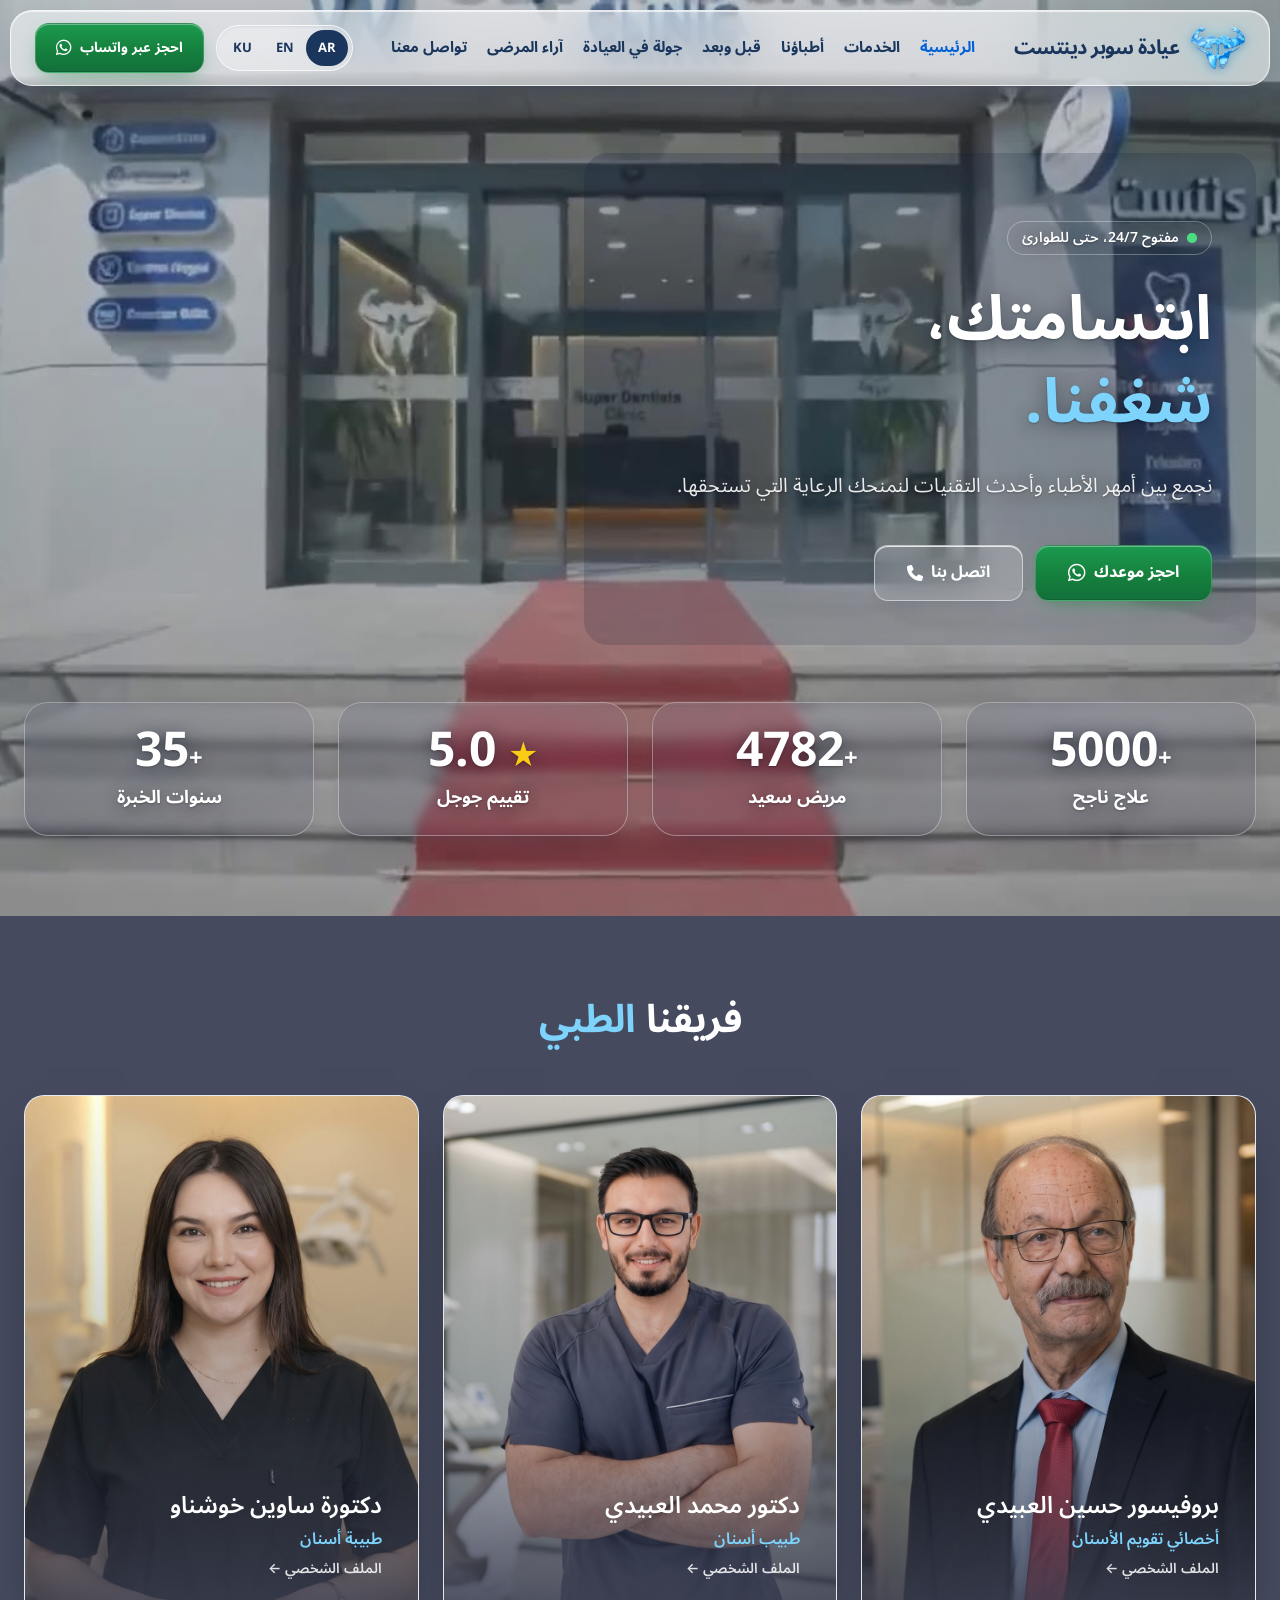
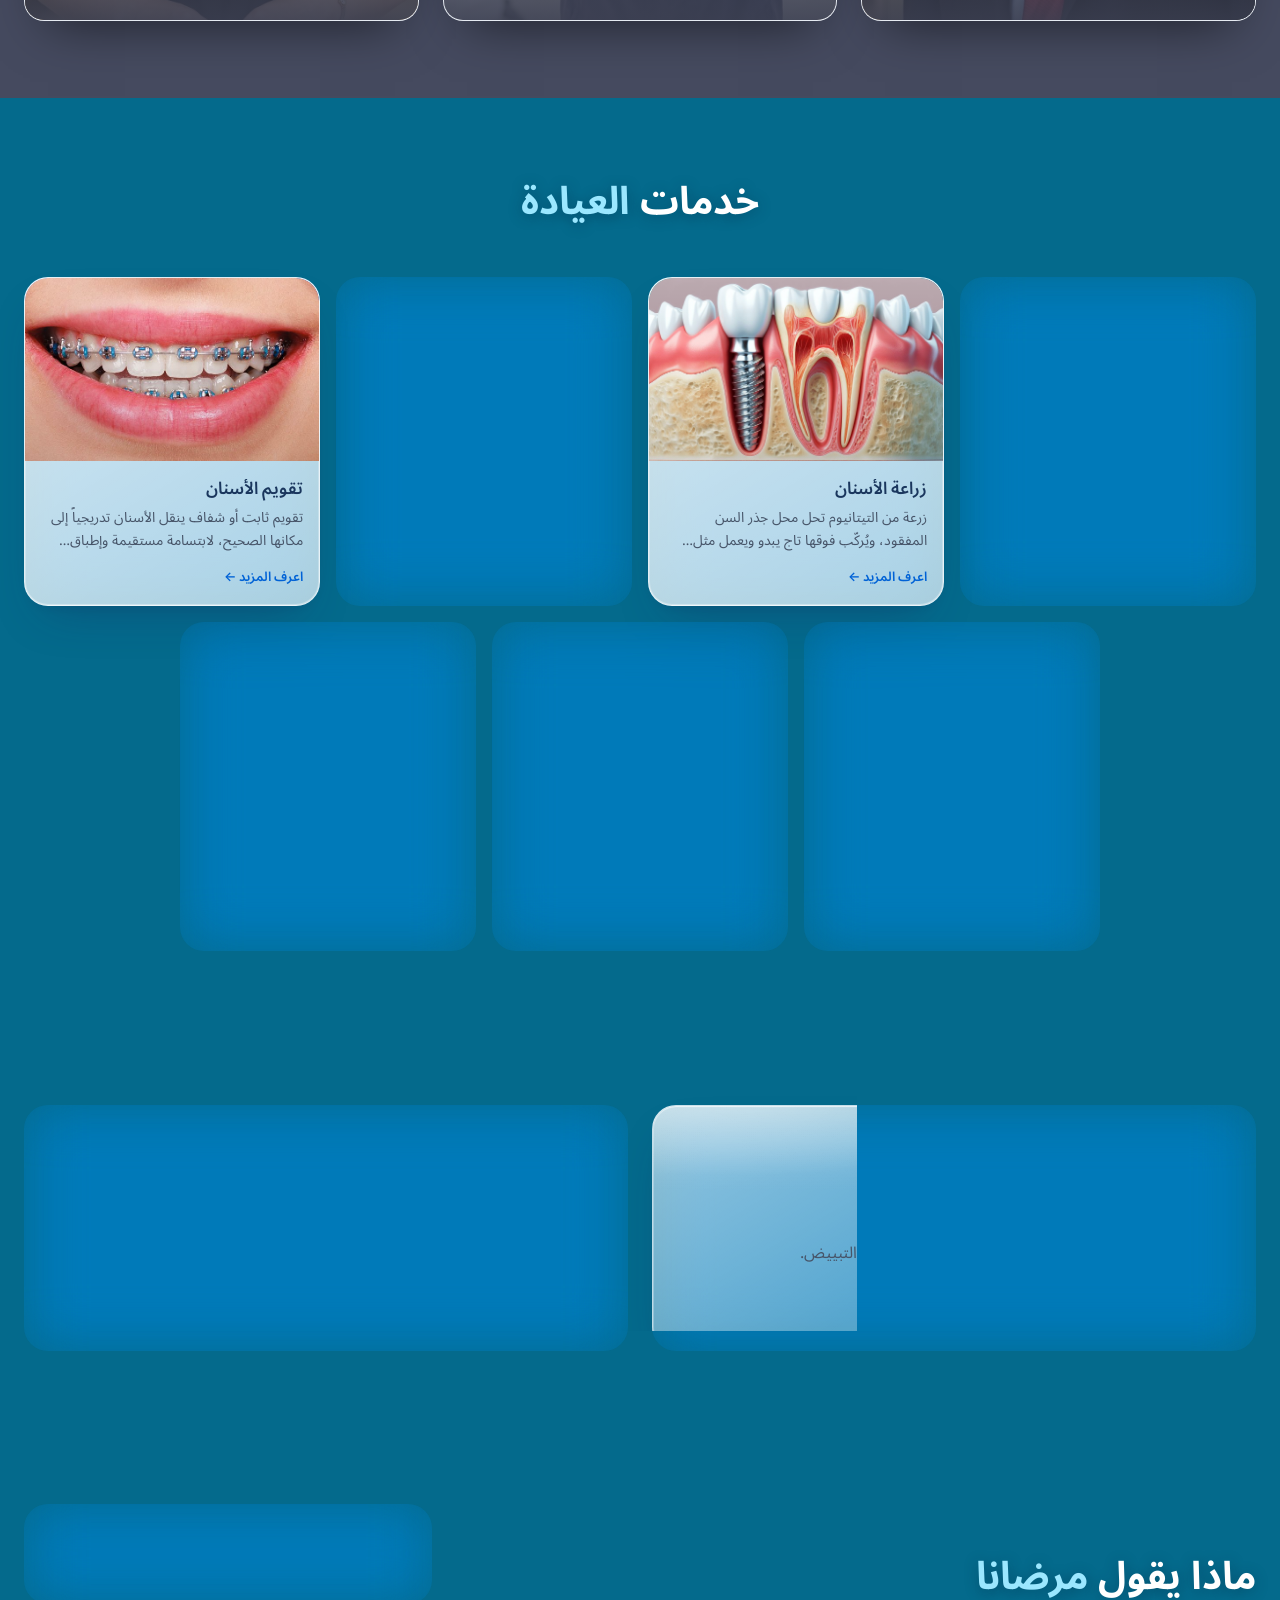
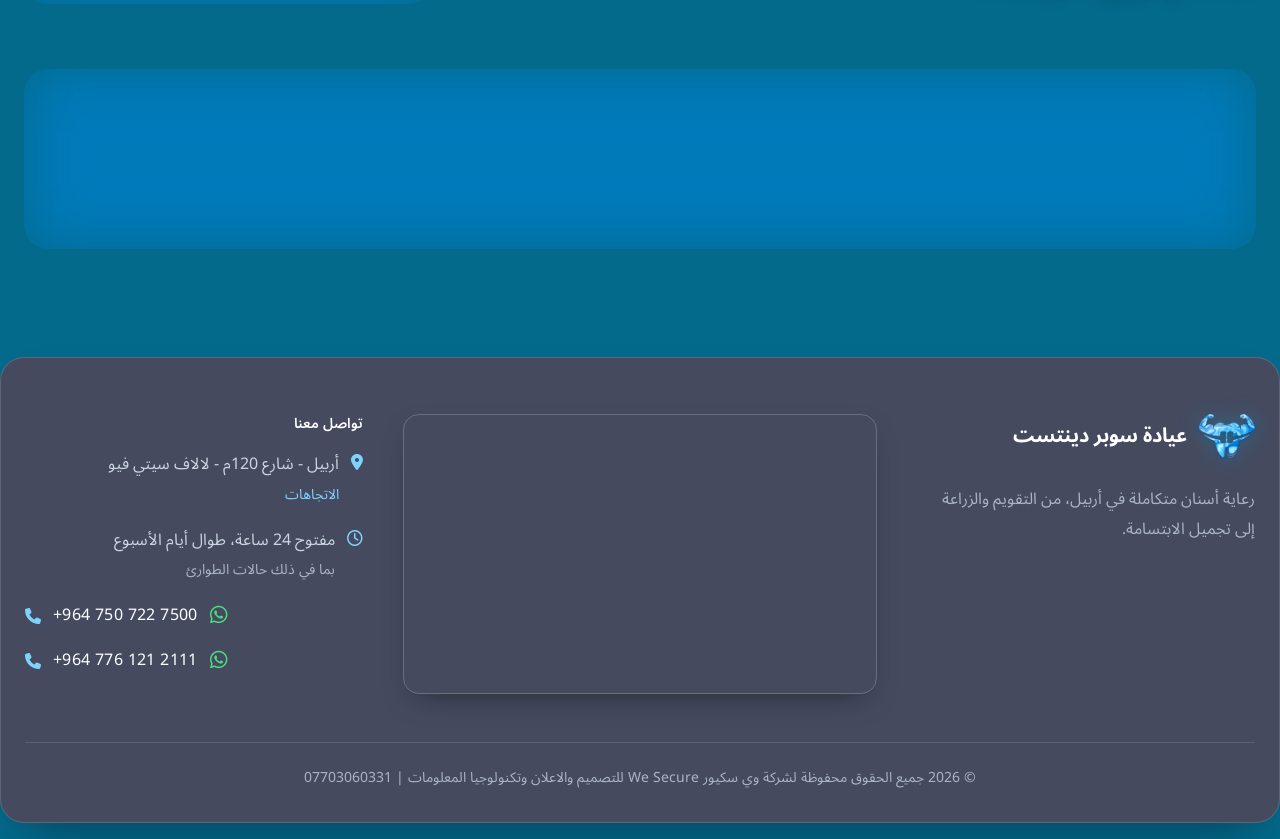
==== commit eb9a0709: "Teal streak texture background; remove bubbles and aurora; white headings on teal Co-Authored-By: Cl" ====
--- a/index.html
+++ b/index.html
@@ -18,7 +18,7 @@
 <link href="https://fonts.googleapis.com/css2?family=Inter:wght@400;500;600;700&family=Noto+Sans+Arabic:wght@400;500;600;700&display=swap" rel="stylesheet">
 <link rel="stylesheet" href="https://cdnjs.cloudflare.com/ajax/libs/font-awesome/6.4.0/css/all.min.css">
 <!-- Pre-built Tailwind CSS. If you add new Tailwind classes, styles.css must be rebuilt. -->
-<link rel="stylesheet" href="styles.css?v=44">
+<link rel="stylesheet" href="styles.css?v=45">
 <script type="application/ld+json">{"@context": "https://schema.org", "@type": "Dentist", "name": "Super Dentist Clinic", "alternateName": "عيادة سوبر دينتست", "image": "super-dentist-logo.png", "telephone": ["+9647507227500", "+9647761212111"], "address": {"@type": "PostalAddress", "streetAddress": "120m Street, Lalav City View", "addressLocality": "Erbil", "addressCountry": "IQ"}, "medicalSpecialty": ["Orthodontic", "CosmeticDentistry"], "availableLanguage": ["ar", "en", "ku"], "openingHoursSpecification": [{"@type": "OpeningHoursSpecification", "dayOfWeek": ["Monday", "Tuesday", "Wednesday", "Thursday", "Friday", "Saturday", "Sunday"], "opens": "00:00", "closes": "23:59"}]}</script>
 
 </head>
@@ -350,7 +350,7 @@
   { name: 'Rawand B.', stars: 5, month: '2026-09', text: 'I had cleaning, and filling done. Was happy with the speed of the procedure and the capabilties of the whole staff.' }
 ];
 </script>
-<script src="site.js?v=44"></script>
+<script src="site.js?v=45"></script>
 <!-- AI Assistant Chat Widget -->
 <script src="https://app.aiassist.chat/widget.js" data-site-id="82ca7860-756f-42e5-a851-264dc3e4ab57" data-api-url="https://engine.aiassist.chat" async></script>
 </body>
--- a/styles.css
+++ b/styles.css
@@ -1 +1 @@
-*,:after,:before{--tw-border-spacing-x:0;--tw-border-spacing-y:0;--tw-translate-x:0;--tw-translate-y:0;--tw-rotate:0;--tw-skew-x:0;--tw-skew-y:0;--tw-scale-x:1;--tw-scale-y:1;--tw-pan-x: ;--tw-pan-y: ;--tw-pinch-zoom: ;--tw-scroll-snap-strictness:proximity;--tw-gradient-from-position: ;--tw-gradient-via-position: ;--tw-gradient-to-position: ;--tw-ordinal: ;--tw-slashed-zero: ;--tw-numeric-figure: ;--tw-numeric-spacing: ;--tw-numeric-fraction: ;--tw-ring-inset: ;--tw-ring-offset-width:0px;--tw-ring-offset-color:#fff;--tw-ring-color:rgba(59,130,246,.5);--tw-ring-offset-shadow:0 0 #0000;--tw-ring-shadow:0 0 #0000;--tw-shadow:0 0 #0000;--tw-shadow-colored:0 0 #0000;--tw-blur: ;--tw-brightness: ;--tw-contrast: ;--tw-grayscale: ;--tw-hue-rotate: ;--tw-invert: ;--tw-saturate: ;--tw-sepia: ;--tw-drop-shadow: ;--tw-backdrop-blur: ;--tw-backdrop-brightness: ;--tw-backdrop-contrast: ;--tw-backdrop-grayscale: ;--tw-backdrop-hue-rotate: ;--tw-backdrop-invert: ;--tw-backdrop-opacity: ;--tw-backdrop-saturate: ;--tw-backdrop-sepia: ;--tw-contain-size: ;--tw-contain-layout: ;--tw-contain-paint: ;--tw-contain-style: }::backdrop{--tw-border-spacing-x:0;--tw-border-spacing-y:0;--tw-translate-x:0;--tw-translate-y:0;--tw-rotate:0;--tw-skew-x:0;--tw-skew-y:0;--tw-scale-x:1;--tw-scale-y:1;--tw-pan-x: ;--tw-pan-y: ;--tw-pinch-zoom: ;--tw-scroll-snap-strictness:proximity;--tw-gradient-from-position: ;--tw-gradient-via-position: ;--tw-gradient-to-position: ;--tw-ordinal: ;--tw-slashed-zero: ;--tw-numeric-figure: ;--tw-numeric-spacing: ;--tw-numeric-fraction: ;--tw-ring-inset: ;--tw-ring-offset-width:0px;--tw-ring-offset-color:#fff;--tw-ring-color:rgba(59,130,246,.5);--tw-ring-offset-shadow:0 0 #0000;--tw-ring-shadow:0 0 #0000;--tw-shadow:0 0 #0000;--tw-shadow-colored:0 0 #0000;--tw-blur: ;--tw-brightness: ;--tw-contrast: ;--tw-grayscale: ;--tw-hue-rotate: ;--tw-invert: ;--tw-saturate: ;--tw-sepia: ;--tw-drop-shadow: ;--tw-backdrop-blur: ;--tw-backdrop-brightness: ;--tw-backdrop-contrast: ;--tw-backdrop-grayscale: ;--tw-backdrop-hue-rotate: ;--tw-backdrop-invert: ;--tw-backdrop-opacity: ;--tw-backdrop-saturate: ;--tw-backdrop-sepia: ;--tw-contain-size: ;--tw-contain-layout: ;--tw-contain-paint: ;--tw-contain-style: }/*! tailwindcss v3.4.19 | MIT License | https://tailwindcss.com*/*,:after,:before{box-sizing:border-box;border:0 solid #e5e7eb}:after,:before{--tw-content:""}:host,html{line-height:1.5;-webkit-text-size-adjust:100%;-moz-tab-size:4;-o-tab-size:4;tab-size:4;font-family:Noto Sans Arabic,Inter,sans-serif;font-feature-settings:normal;font-variation-settings:normal;-webkit-tap-highlight-color:transparent}body{margin:0;line-height:inherit}hr{height:0;color:inherit;border-top-width:1px}abbr:where([title]){-webkit-text-decoration:underline dotted;text-decoration:underline dotted}h1,h2,h3,h4,h5,h6{font-size:inherit;font-weight:inherit}a{color:inherit;text-decoration:inherit}b,strong{font-weight:bolder}code,kbd,pre,samp{font-family:ui-monospace,SFMono-Regular,Menlo,Monaco,Consolas,Liberation Mono,Courier New,monospace;font-feature-settings:normal;font-variation-settings:normal;font-size:1em}small{font-size:80%}sub,sup{font-size:75%;line-height:0;position:relative;vertical-align:baseline}sub{bottom:-.25em}sup{top:-.5em}table{text-indent:0;border-color:inherit;border-collapse:collapse}button,input,optgroup,select,textarea{font-family:inherit;font-feature-settings:inherit;font-variation-settings:inherit;font-size:100%;font-weight:inherit;line-height:inherit;letter-spacing:inherit;color:inherit;margin:0;padding:0}button,select{text-transform:none}button,input:where([type=button]),input:where([type=reset]),input:where([type=submit]){-webkit-appearance:button;background-color:transparent;background-image:none}:-moz-focusring{outline:auto}:-moz-ui-invalid{box-shadow:none}progress{vertical-align:baseline}::-webkit-inner-spin-button,::-webkit-outer-spin-button{height:auto}[type=search]{-webkit-appearance:textfield;outline-offset:-2px}::-webkit-search-decoration{-webkit-appearance:none}::-webkit-file-upload-button{-webkit-appearance:button;font:inherit}summary{display:list-item}blockquote,dd,dl,figure,h1,h2,h3,h4,h5,h6,hr,p,pre{margin:0}fieldset{margin:0}fieldset,legend{padding:0}menu,ol,ul{list-style:none;margin:0;padding:0}dialog{padding:0}textarea{resize:vertical}input::-moz-placeholder,textarea::-moz-placeholder{opacity:1;color:#9ca3af}input::placeholder,textarea::placeholder{opacity:1;color:#9ca3af}[role=button],button{cursor:pointer}:disabled{cursor:default}audio,canvas,embed,iframe,img,object,svg,video{display:block;vertical-align:middle}img,video{max-width:100%;height:auto}[hidden]:where(:not([hidden=until-found])){display:none}.pointer-events-none{pointer-events:none}.visible{visibility:visible}.fixed{position:fixed}.absolute{position:absolute}.relative{position:relative}.sticky{position:sticky}.inset-0{inset:0}.inset-x-0{left:0;right:0}.-end-5{inset-inline-end:-1.25rem}.-start-5{inset-inline-start:-1.25rem}.bottom-0{bottom:0}.left-0{left:0}.top-0{top:0}.top-\[45\%\]{top:45%}.top-full{top:100%}.isolate{isolation:isolate}.z-0{z-index:0}.z-10{z-index:10}.z-40{z-index:40}.z-50{z-index:50}.z-\[-1\]{z-index:-1}.z-\[60\]{z-index:60}.mx-3{margin-left:.75rem;margin-right:.75rem}.mx-auto{margin-left:auto;margin-right:auto}.mb-1{margin-bottom:.25rem}.mb-2{margin-bottom:.5rem}.mb-24{margin-bottom:6rem}.mb-4{margin-bottom:1rem}.mb-8{margin-bottom:2rem}.mt-1{margin-top:.25rem}.mt-1\.5{margin-top:.375rem}.mt-10{margin-top:2.5rem}.mt-12{margin-top:3rem}.mt-2{margin-top:.5rem}.mt-8{margin-top:2rem}.mt-auto{margin-top:auto}.line-clamp-2{-webkit-line-clamp:2}.line-clamp-2,.line-clamp-5{overflow:hidden;display:-webkit-box;-webkit-box-orient:vertical}.line-clamp-5{-webkit-line-clamp:5}.block{display:block}.inline-block{display:inline-block}.flex{display:flex}.inline-flex{display:inline-flex}.\!grid{display:grid!important}.grid{display:grid}.hidden{display:none}.aspect-\[16\/10\]{aspect-ratio:16/10}.aspect-\[3\/4\]{aspect-ratio:3/4}.aspect-\[4\/3\]{aspect-ratio:4/3}.h-11{height:2.75rem}.h-12{height:3rem}.h-2\.5{height:.625rem}.h-5{height:1.25rem}.h-6{height:1.5rem}.h-7{height:1.75rem}.h-8{height:2rem}.h-80{height:20rem}.h-full{height:100%}.max-h-full{max-height:100%}.min-h-\[1px\]{min-height:1px}.min-h-\[240px\]{min-height:240px}.min-h-\[600px\]{min-height:600px}.w-11{width:2.75rem}.w-2\.5{width:.625rem}.w-5{width:1.25rem}.w-6{width:1.5rem}.w-7{width:1.75rem}.w-8{width:2rem}.w-\[85\%\]{width:85%}.w-full{width:100%}.min-w-0{min-width:0}.max-w-2xl{max-width:42rem}.max-w-5xl{max-width:64rem}.max-w-6xl{max-width:72rem}.max-w-7xl{max-width:80rem}.max-w-\[1320px\]{max-width:1320px}.max-w-\[36ch\]{max-width:36ch}.max-w-\[420px\]{max-width:420px}.max-w-\[60ch\]{max-width:60ch}.max-w-\[62ch\]{max-width:62ch}.max-w-full{max-width:100%}.max-w-xl{max-width:36rem}.flex-1{flex:1 1 0%}.flex-\[1\.6\]{flex:1.6}.shrink-0{flex-shrink:0}.grow{flex-grow:1}.-translate-y-1\/2{--tw-translate-y:-50%}.-translate-y-1\/2,.transform{transform:translate(var(--tw-translate-x),var(--tw-translate-y)) rotate(var(--tw-rotate)) skewX(var(--tw-skew-x)) skewY(var(--tw-skew-y)) scaleX(var(--tw-scale-x)) scaleY(var(--tw-scale-y))}@keyframes ping{75%,to{transform:scale(2);opacity:0}}.animate-ping{animation:ping 1s cubic-bezier(0,0,.2,1) infinite}.cursor-zoom-out{cursor:zoom-out}.resize{resize:both}.snap-x{scroll-snap-type:x var(--tw-scroll-snap-strictness)}.snap-mandatory{--tw-scroll-snap-strictness:mandatory}.snap-start{scroll-snap-align:start}.grid-cols-2{grid-template-columns:repeat(2,minmax(0,1fr))}.flex-col{flex-direction:column}.flex-wrap{flex-wrap:wrap}.items-start{align-items:flex-start}.items-center{align-items:center}.items-stretch{align-items:stretch}.justify-end{justify-content:flex-end}.justify-center{justify-content:center}.justify-between{justify-content:space-between}.gap-1\.5{gap:.375rem}.gap-10{gap:2.5rem}.gap-2{gap:.5rem}.gap-3{gap:.75rem}.gap-4{gap:1rem}.gap-6{gap:1.5rem}.gap-x-5{-moz-column-gap:1.25rem;column-gap:1.25rem}.gap-y-3{row-gap:.75rem}.space-y-10>:not([hidden])~:not([hidden]){--tw-space-y-reverse:0;margin-top:calc(2.5rem*(1 - var(--tw-space-y-reverse)));margin-bottom:calc(2.5rem*var(--tw-space-y-reverse))}.space-y-2>:not([hidden])~:not([hidden]){--tw-space-y-reverse:0;margin-top:calc(.5rem*(1 - var(--tw-space-y-reverse)));margin-bottom:calc(.5rem*var(--tw-space-y-reverse))}.space-y-3>:not([hidden])~:not([hidden]){--tw-space-y-reverse:0;margin-top:calc(.75rem*(1 - var(--tw-space-y-reverse)));margin-bottom:calc(.75rem*var(--tw-space-y-reverse))}.space-y-4>:not([hidden])~:not([hidden]){--tw-space-y-reverse:0;margin-top:calc(1rem*(1 - var(--tw-space-y-reverse)));margin-bottom:calc(1rem*var(--tw-space-y-reverse))}.space-y-5>:not([hidden])~:not([hidden]){--tw-space-y-reverse:0;margin-top:calc(1.25rem*(1 - var(--tw-space-y-reverse)));margin-bottom:calc(1.25rem*var(--tw-space-y-reverse))}.space-y-6>:not([hidden])~:not([hidden]){--tw-space-y-reverse:0;margin-top:calc(1.5rem*(1 - var(--tw-space-y-reverse)));margin-bottom:calc(1.5rem*var(--tw-space-y-reverse))}.space-y-8>:not([hidden])~:not([hidden]){--tw-space-y-reverse:0;margin-top:calc(2rem*(1 - var(--tw-space-y-reverse)));margin-bottom:calc(2rem*var(--tw-space-y-reverse))}.self-start{align-self:flex-start}.overflow-hidden{overflow:hidden}.overflow-x-auto{overflow-x:auto}.scroll-smooth{scroll-behavior:smooth}.truncate{overflow:hidden;text-overflow:ellipsis}.truncate,.whitespace-nowrap{white-space:nowrap}.whitespace-pre-line{white-space:pre-line}.rounded-2xl{border-radius:1rem}.rounded-3xl{border-radius:1.5rem}.rounded-\[14px\]{border-radius:14px}.rounded-\[20px\]{border-radius:20px}.rounded-\[2rem\]{border-radius:2rem}.rounded-full{border-radius:9999px}.rounded-b-2xl{border-bottom-right-radius:1rem;border-bottom-left-radius:1rem}.rounded-t-\[23px\]{border-top-left-radius:23px;border-top-right-radius:23px}.border{border-width:1px}.border-\[1\.5px\]{border-width:1.5px}.border-b{border-bottom-width:1px}.border-t{border-top-width:1px}.border-navyBlue\/10{border-color:rgba(26,54,93,.1)}.border-navyBlue\/15{border-color:rgba(26,54,93,.15)}.border-slate-200{--tw-border-opacity:1;border-color:rgb(226 232 240/var(--tw-border-opacity,1))}.border-slate-300{--tw-border-opacity:1;border-color:rgb(203 213 225/var(--tw-border-opacity,1))}.border-slate-900\/10{border-color:rgba(15,23,42,.1)}.border-white\/20{border-color:hsla(0,0%,100%,.2)}.border-white\/30{border-color:hsla(0,0%,100%,.3)}.border-white\/60{border-color:hsla(0,0%,100%,.6)}.bg-\[\#1a73e8\]{--tw-bg-opacity:1;background-color:rgb(26 115 232/var(--tw-bg-opacity,1))}.bg-\[\#4ADE80\]{--tw-bg-opacity:1;background-color:rgb(74 222 128/var(--tw-bg-opacity,1))}.bg-black\/85{background-color:rgba(0,0,0,.85)}.bg-deepBlue{--tw-bg-opacity:1;background-color:rgb(0 98 214/var(--tw-bg-opacity,1))}.bg-navyBlue{--tw-bg-opacity:1;background-color:rgb(26 54 93/var(--tw-bg-opacity,1))}.bg-navyBlue\/20{background-color:rgba(26,54,93,.2)}.bg-sky-50{--tw-bg-opacity:1;background-color:rgb(240 249 255/var(--tw-bg-opacity,1))}.bg-slate-200{--tw-bg-opacity:1;background-color:rgb(226 232 240/var(--tw-bg-opacity,1))}.bg-whatsapp{--tw-bg-opacity:1;background-color:rgb(21 128 61/var(--tw-bg-opacity,1))}.bg-white{--tw-bg-opacity:1;background-color:rgb(255 255 255/var(--tw-bg-opacity,1))}.bg-white\/10{background-color:hsla(0,0%,100%,.1)}.bg-white\/60{background-color:hsla(0,0%,100%,.6)}.bg-white\/75{background-color:hsla(0,0%,100%,.75)}.bg-white\/95{background-color:hsla(0,0%,100%,.95)}.bg-gradient-to-t{background-image:linear-gradient(to top,var(--tw-gradient-stops))}.from-\[\#0A192F\]\/90{--tw-gradient-from:rgba(10,25,47,.9) var(--tw-gradient-from-position);--tw-gradient-to:rgba(10,25,47,0) var(--tw-gradient-to-position);--tw-gradient-stops:var(--tw-gradient-from),var(--tw-gradient-to)}.via-\[\#0A192F\]\/25{--tw-gradient-to:rgba(10,25,47,0) var(--tw-gradient-to-position);--tw-gradient-stops:var(--tw-gradient-from),rgba(10,25,47,.25) var(--tw-gradient-via-position),var(--tw-gradient-to)}.via-40\%{--tw-gradient-via-position:40%}.to-transparent{--tw-gradient-to:transparent var(--tw-gradient-to-position)}.object-cover{-o-object-fit:cover;object-fit:cover}.object-top{-o-object-position:top;object-position:top}.\!p-0{padding:0!important}.p-1{padding:.25rem}.p-1\.5{padding:.375rem}.p-2\.5{padding:.625rem}.p-3{padding:.75rem}.p-4{padding:1rem}.p-6{padding:1.5rem}.p-7{padding:1.75rem}.p-8{padding:2rem}.px-2{padding-left:.5rem;padding-right:.5rem}.px-2\.5{padding-left:.625rem;padding-right:.625rem}.px-3{padding-left:.75rem;padding-right:.75rem}.px-3\.5{padding-left:.875rem;padding-right:.875rem}.px-4{padding-left:1rem;padding-right:1rem}.px-5{padding-left:1.25rem;padding-right:1.25rem}.px-6{padding-left:1.5rem;padding-right:1.5rem}.px-8{padding-left:2rem;padding-right:2rem}.py-1\.5{padding-top:.375rem;padding-bottom:.375rem}.py-10{padding-top:2.5rem;padding-bottom:2.5rem}.py-12{padding-top:3rem;padding-bottom:3rem}.py-2{padding-top:.5rem;padding-bottom:.5rem}.py-2\.5{padding-top:.625rem;padding-bottom:.625rem}.py-3{padding-top:.75rem;padding-bottom:.75rem}.py-4{padding-top:1rem;padding-bottom:1rem}.pb-1{padding-bottom:.25rem}.pb-10{padding-bottom:2.5rem}.pb-12{padding-bottom:3rem}.pb-14{padding-bottom:3.5rem}.pb-4{padding-bottom:1rem}.pb-8{padding-bottom:2rem}.pb-\[76px\]{padding-bottom:76px}.pt-0{padding-top:0}.pt-1\.5{padding-top:.375rem}.pt-14{padding-top:3.5rem}.pt-2{padding-top:.5rem}.pt-24{padding-top:6rem}.pt-3{padding-top:.75rem}.pt-4{padding-top:1rem}.pt-6{padding-top:1.5rem}.text-left{text-align:left}.text-center{text-align:center}.text-start{text-align:start}.font-sans{font-family:Noto Sans Arabic,Inter,sans-serif}.text-2xl{font-size:1.5rem;line-height:2rem}.text-3xl{font-size:1.875rem;line-height:2.25rem}.text-5xl{font-size:3rem;line-height:1}.text-\[13\.5px\]{font-size:13.5px}.text-\[13px\]{font-size:13px}.text-\[15px\]{font-size:15px}.text-base{font-size:1rem;line-height:1.5rem}.text-lg{font-size:1.125rem;line-height:1.75rem}.text-sm{font-size:.875rem;line-height:1.25rem}.text-xl{font-size:1.25rem;line-height:1.75rem}.text-xs{font-size:.75rem;line-height:1rem}.font-black{font-weight:900}.font-bold{font-weight:700}.font-medium{font-weight:500}.font-normal{font-weight:400}.font-semibold{font-weight:600}.leading-none{line-height:1}.leading-relaxed{line-height:1.625}.leading-tight{line-height:1.25}.tracking-tight{letter-spacing:-.025em}.tracking-wide{letter-spacing:.025em}.tracking-wider{letter-spacing:.05em}.text-\[\#0062D6\]{--tw-text-opacity:1;color:rgb(0 98 214/var(--tw-text-opacity,1))}.text-\[\#15803D\]{--tw-text-opacity:1;color:rgb(21 128 61/var(--tw-text-opacity,1))}.text-\[\#7DD3FC\]{--tw-text-opacity:1;color:rgb(125 211 252/var(--tw-text-opacity,1))}.text-cyan-600{--tw-text-opacity:1;color:rgb(8 145 178/var(--tw-text-opacity,1))}.text-deepBlue{--tw-text-opacity:1;color:rgb(0 98 214/var(--tw-text-opacity,1))}.text-navyBlue{--tw-text-opacity:1;color:rgb(26 54 93/var(--tw-text-opacity,1))}.text-slate-200{--tw-text-opacity:1;color:rgb(226 232 240/var(--tw-text-opacity,1))}.text-slate-500{--tw-text-opacity:1;color:rgb(100 116 139/var(--tw-text-opacity,1))}.text-slate-600{--tw-text-opacity:1;color:rgb(71 85 105/var(--tw-text-opacity,1))}.text-slate-700{--tw-text-opacity:1;color:rgb(51 65 85/var(--tw-text-opacity,1))}.text-slate-900{--tw-text-opacity:1;color:rgb(15 23 42/var(--tw-text-opacity,1))}.text-whatsapp{--tw-text-opacity:1;color:rgb(21 128 61/var(--tw-text-opacity,1))}.text-white{--tw-text-opacity:1;color:rgb(255 255 255/var(--tw-text-opacity,1))}.text-white\/85{color:hsla(0,0%,100%,.85)}.text-white\/90{color:hsla(0,0%,100%,.9)}.text-yellow-400{--tw-text-opacity:1;color:rgb(250 204 21/var(--tw-text-opacity,1))}.text-yellow-500{--tw-text-opacity:1;color:rgb(234 179 8/var(--tw-text-opacity,1))}.underline{text-decoration-line:underline}.decoration-white\/40{text-decoration-color:hsla(0,0%,100%,.4)}.underline-offset-4{text-underline-offset:4px}.antialiased{-webkit-font-smoothing:antialiased;-moz-osx-font-smoothing:grayscale}.opacity-60{opacity:.6}.shadow-\[0_-4px_16px_rgba\(15\2c 23\2c 42\2c \.08\)\]{--tw-shadow:0 -4px 16px rgba(15,23,42,.08);--tw-shadow-colored:0 -4px 16px var(--tw-shadow-color);box-shadow:var(--tw-ring-offset-shadow,0 0 #0000),var(--tw-ring-shadow,0 0 #0000),var(--tw-shadow)}.shadow-\[0_12px_30px_-14px_rgba\(0\2c 0\2c 0\2c \.5\)\]{--tw-shadow:0 12px 30px -14px rgba(0,0,0,.5);--tw-shadow-colored:0 12px 30px -14px var(--tw-shadow-color);box-shadow:var(--tw-ring-offset-shadow,0 0 #0000),var(--tw-ring-shadow,0 0 #0000),var(--tw-shadow)}.shadow-\[0_1px_2px_rgba\(15\2c 23\2c 42\2c \.04\)\2c 0_8px_24px_rgba\(15\2c 23\2c 42\2c \.08\)\]{--tw-shadow:0 1px 2px rgba(15,23,42,.04),0 8px 24px rgba(15,23,42,.08);--tw-shadow-colored:0 1px 2px var(--tw-shadow-color),0 8px 24px var(--tw-shadow-color);box-shadow:var(--tw-ring-offset-shadow,0 0 #0000),var(--tw-ring-shadow,0 0 #0000),var(--tw-shadow)}.shadow-cta{--tw-shadow:0 1px 2px rgba(0,0,0,.08),0 6px 16px rgba(21,128,61,.28);--tw-shadow-colored:0 1px 2px var(--tw-shadow-color),0 6px 16px var(--tw-shadow-color)}.shadow-cta,.shadow-lg{box-shadow:var(--tw-ring-offset-shadow,0 0 #0000),var(--tw-ring-shadow,0 0 #0000),var(--tw-shadow)}.shadow-lg{--tw-shadow:0 10px 15px -3px rgba(0,0,0,.1),0 4px 6px -4px rgba(0,0,0,.1);--tw-shadow-colored:0 10px 15px -3px var(--tw-shadow-color),0 4px 6px -4px var(--tw-shadow-color)}.shadow-sm{--tw-shadow:0 1px 2px 0 rgba(0,0,0,.05);--tw-shadow-colored:0 1px 2px 0 var(--tw-shadow-color);box-shadow:var(--tw-ring-offset-shadow,0 0 #0000),var(--tw-ring-shadow,0 0 #0000),var(--tw-shadow)}.filter{filter:var(--tw-blur) var(--tw-brightness) var(--tw-contrast) var(--tw-grayscale) var(--tw-hue-rotate) var(--tw-invert) var(--tw-saturate) var(--tw-sepia) var(--tw-drop-shadow)}.transition-all{transition-property:all;transition-timing-function:cubic-bezier(.4,0,.2,1);transition-duration:.15s}.transition-colors{transition-property:color,background-color,border-color,text-decoration-color,fill,stroke;transition-timing-function:cubic-bezier(.4,0,.2,1);transition-duration:.15s}.transition-transform{transition-property:transform;transition-timing-function:cubic-bezier(.4,0,.2,1);transition-duration:.15s}.duration-200{transition-duration:.2s}.duration-500{transition-duration:.5s}html{scroll-behavior:smooth}body{color:#1a365d;overflow-x:hidden}[id],footer,section{scroll-margin-top:90px}@media (prefers-reduced-motion:reduce){html{scroll-behavior:auto}.bg-video{display:none}}.glass-panel{background:#fff!important;border:1px solid #e2e8f0;box-shadow:0 1px 2px rgba(15,23,42,.04),0 8px 24px rgba(15,23,42,.06);transition:transform .15s ease,box-shadow .15s ease,border-color .15s ease}a.glass-panel:hover{border-color:#cbd5e1;box-shadow:0 2px 4px rgba(15,23,42,.05),0 16px 32px rgba(15,23,42,.1)}.site-header{background:hsla(0,0%,100%,.8);-webkit-backdrop-filter:blur(20px) saturate(180%);backdrop-filter:blur(20px) saturate(180%);border-bottom:1px solid rgba(15,23,42,.08)}.hero-panel{background:hsla(0,0%,100%,.84);-webkit-backdrop-filter:blur(24px) saturate(160%);backdrop-filter:blur(24px) saturate(160%);border:1px solid hsla(0,0%,100%,.9);box-shadow:0 1px 2px rgba(15,23,42,.06),0 20px 48px rgba(15,23,42,.14)}.stat-tile{background:hsla(0,0%,100%,.9);-webkit-backdrop-filter:blur(16px) saturate(160%);backdrop-filter:blur(16px) saturate(160%);border:1px solid hsla(0,0%,100%,.95);box-shadow:0 8px 24px rgba(15,23,42,.08)}.card{background:#fff;border:1px solid rgba(26,54,93,.08);box-shadow:0 6px 24px rgba(26,54,93,.06)}.subtext-glow,.text-glow{color:#1a365d}.lang-text{display:none}html[lang=ar] .lang-ar,html[lang=en] .lang-en,html[lang=ku] .lang-ku{display:inline-block}html[lang=ar] .lang-ar-block,html[lang=en] .lang-en-block,html[lang=ku] .lang-ku-block{display:block}.ba{position:relative;overflow:hidden;aspect-ratio:4/3;-webkit-user-select:none;-moz-user-select:none;user-select:none;background:#e2e8f0}.ba img{position:absolute;inset:0;width:100%;height:100%;-o-object-fit:cover;object-fit:cover}.ba .ba-before{clip-path:inset(0 calc(100% - var(--pos, 50%)) 0 0)}.ba .ba-line{top:0;bottom:0;left:var(--pos,50%);width:3px;margin-left:-1.5px;box-shadow:0 0 8px rgba(0,0,0,.3);pointer-events:none}.ba .ba-knob,.ba .ba-line{position:absolute;background:#fff}.ba .ba-knob{top:50%;left:50%;width:40px;height:40px;margin:-20px 0 0 -20px;border-radius:9999px;color:#1a365d;display:flex;align-items:center;justify-content:center;font-size:14px;box-shadow:0 2px 10px rgba(0,0,0,.25)}.ba input[type=range]{position:absolute;inset:0;width:100%;height:100%;opacity:0;cursor:ew-resize;margin:0}.ba .ba-tag{position:absolute;top:10px;padding:2px 10px;border-radius:9999px;background:rgba(26,54,93,.75);color:#fff;font-size:12px;font-weight:700;pointer-events:none}.filter-btn.is-active{background:#1a365d;color:#fff}.logo-metal{position:relative;display:inline-block;flex-shrink:0;filter:drop-shadow(0 2px 4px rgba(0,60,140,.35)) drop-shadow(0 0 10px rgba(0,229,255,.25))}.logo-metal:after{content:"";position:absolute;inset:0;pointer-events:none;background:linear-gradient(115deg,transparent 35%,hsla(0,0%,100%,.85) 48%,rgba(200,245,255,.6) 52%,transparent 65%);background-size:250% 100%;background-position:150% 0;-webkit-mask:url(super-dentist-logo.png) center/contain no-repeat;mask:url(super-dentist-logo.png) center/contain no-repeat;mix-blend-mode:screen;animation:logo-shine 5s ease-in-out infinite}a:hover .logo-metal:after{animation-duration:1.6s}@keyframes logo-shine{0%,60%{background-position:150% 0}to{background-position:-50% 0}}@media (prefers-reduced-motion:reduce){.logo-metal:after{animation:none;display:none}}.no-scrollbar{scrollbar-width:none}.no-scrollbar::-webkit-scrollbar{display:none}h1{line-height:1.15!important}h2{line-height:1.2!important}html[lang=ar] h1,html[lang=ku] h1{line-height:1.35!important}html[lang=ar] h2,html[lang=ku] h2{line-height:1.4!important}html[lang=en] h1,html[lang=en] h2{letter-spacing:-.02em}a:focus-visible,button:focus-visible{outline:3px solid #0062d6;outline-offset:3px}.t-display{font-size:clamp(2.25rem,1.6rem + 2.8vw,4rem);letter-spacing:-.025em}.t-h1{font-size:clamp(2rem,1.6rem + 1.6vw,3rem)}.t-h2{font-size:clamp(1.75rem,1.45rem + 1.2vw,2.5rem)}.t-h3{font-size:clamp(1.25rem,1.15rem + .4vw,1.5rem);line-height:1.3}.t-lead{font-size:clamp(1.0625rem,1rem + .3vw,1.25rem);line-height:1.6;font-weight:400}h1.t-display{line-height:1.1!important}html[lang=ar] .t-display,html[lang=ku] .t-display{line-height:1.35!important;letter-spacing:0}html[lang=ar] .t-lead,html[lang=ku] .t-lead{line-height:1.8}html[lang=ar] .t-h3,html[lang=ku] .t-h3{line-height:1.45}body{font-size:1rem;line-height:1.65}html[lang=ar] body,html[lang=ku] body{line-height:1.85}html[lang=en] body{font-family:Inter,system-ui,-apple-system,Segoe UI,sans-serif}.hero-overlay{background:linear-gradient(90deg,rgba(10,25,47,.8),rgba(10,25,47,.5) 50%,rgba(10,25,47,.18))}html[dir=rtl] .hero-overlay{background:linear-gradient(270deg,rgba(10,25,47,.8),rgba(10,25,47,.5) 50%,rgba(10,25,47,.18))}@media (max-width:767px){.hero-overlay,html[dir=rtl] .hero-overlay{background:rgba(10,25,47,.62)}}:root{--section-y:clamp(56px,6vw,104px);--radius-sm:8px;--radius-md:14px;--radius-lg:20px;--shadow-sm:0 1px 2px rgba(15,23,42,.05);--shadow-md:0 1px 2px rgba(15,23,42,.04),0 8px 24px rgba(15,23,42,.08)}main>div>section:not(#home):not(#stats),main>section:not(#home):not(#stats){padding-top:var(--section-y);padding-bottom:var(--section-y)}main>section#location{padding-top:0}.card,.glass-panel{border-radius:var(--radius-lg)!important}.card{box-shadow:var(--shadow-md);border-color:#e2e8f0}#btn-ar,#btn-en,#btn-ku{min-height:34px;min-width:40px}main>section.page-head{padding-top:calc(96px + clamp(28px, 4vw, 64px))!important;padding-bottom:28px!important}main>section.page-head+section{padding-top:8px!important}:root{--glass:hsla(0,0%,100%,.42);--glass-strong:hsla(0,0%,100%,.62);--glass-edge:hsla(0,0%,100%,.65);--glass-blur:blur(28px) saturate(185%);--glass-shadow:0 1px 1px hsla(0,0%,100%,.6) inset,0 -1px 1px hsla(0,0%,100%,.18) inset,0 0 0 1px hsla(0,0%,100%,.22) inset,0 22px 48px -22px rgba(20,40,90,.38),0 6px 16px -10px rgba(20,40,90,.22)}body{background:#d8e6fb!important}body:before{content:"";position:fixed;inset:0;z-index:-1;pointer-events:none;background:radial-gradient(60vmax 50vmax at 0 0,rgba(59,130,246,.55),transparent 60%),radial-gradient(50vmax 45vmax at 100% 10%,rgba(139,92,246,.42),transparent 62%),radial-gradient(55vmax 50vmax at 15% 100%,rgba(20,184,166,.45),transparent 60%),radial-gradient(45vmax 40vmax at 95% 95%,rgba(236,72,153,.28),transparent 62%),radial-gradient(40vmax 35vmax at 55% 50%,rgba(125,211,252,.45),transparent 65%),linear-gradient(160deg,#cfe0fb,#e4ddfb 50%,#d3f1ee)}.card,.crystal,.glass-panel,.stat-tile{position:relative;isolation:isolate;overflow:hidden;background:linear-gradient(150deg,hsla(0,0%,100%,.58),hsla(0,0%,100%,.34) 55%,hsla(0,0%,100%,.26))!important;-webkit-backdrop-filter:var(--glass-blur);backdrop-filter:var(--glass-blur);border:1px solid var(--glass-edge)!important;border-radius:24px!important;box-shadow:var(--glass-shadow)!important;transition:transform .3s cubic-bezier(.2,.8,.2,1),box-shadow .3s,background .3s}.crystal>.cg{position:absolute;pointer-events:none;z-index:-1;margin:0!important}.crystal>.cg-lens{inset:0;border-radius:inherit;background:radial-gradient(120% 70% at 12% -10%,hsla(0,0%,100%,.55),transparent 55%),linear-gradient(180deg,hsla(0,0%,100%,.18),transparent 35%)}.crystal>.cg-spec{width:320px;height:320px;left:30%;top:28%;border-radius:50%;background:radial-gradient(closest-side,hsla(0,0%,100%,.45),hsla(0,0%,100%,.1) 50%,transparent 75%);transform:translate(calc(var(--sx,0px) - 160px),calc(var(--sy,0px) - 160px));transition:transform .4s cubic-bezier(.2,.8,.2,1),opacity .3s;opacity:0}.crystal:hover>.cg-spec{opacity:1}a.crystal:hover,button.crystal:hover{transform:translateY(-3px);background:linear-gradient(150deg,hsla(0,0%,100%,.66),hsla(0,0%,100%,.4))!important}.crystal-dark{background:linear-gradient(150deg,rgba(20,35,70,.5),rgba(10,25,55,.34))!important;border-color:hsla(0,0%,100%,.28)!important;-webkit-backdrop-filter:blur(30px) saturate(170%);backdrop-filter:blur(30px) saturate(170%)}.crystal-dark>.cg-lens{background:radial-gradient(120% 70% at 12% -10%,hsla(0,0%,100%,.22),transparent 55%)}.hero-overlay,html[dir=rtl] .hero-overlay{background:linear-gradient(180deg,rgba(10,25,47,.25),rgba(10,25,47,.35))}.stat-tile{background:linear-gradient(150deg,hsla(0,0%,100%,.72),hsla(0,0%,100%,.5))!important}nav.site-header{top:10px;left:50%;transform:translateX(-50%);width:min(1320px,calc(100% - 20px))!important;border-radius:22px;background:hsla(0,0%,100%,.5);-webkit-backdrop-filter:blur(30px) saturate(190%);backdrop-filter:blur(30px) saturate(190%);border:1px solid hsla(0,0%,100%,.7);box-shadow:inset 0 1px 1px hsla(0,0%,100%,.7),0 12px 32px -14px rgba(20,40,90,.35)}nav.site-header:after{display:none}#mobile-menu{top:calc(100% + 8px);border-radius:22px;background:hsla(0,0%,100%,.62)!important;-webkit-backdrop-filter:blur(30px) saturate(190%);backdrop-filter:blur(30px) saturate(190%);border:1px solid hsla(0,0%,100%,.7);box-shadow:0 20px 40px -18px rgba(20,40,90,.35)}nav.site-header [role=group]{background:hsla(0,0%,100%,.35)!important;border:1px solid hsla(0,0%,100%,.7)!important;box-shadow:inset 0 1px 2px rgba(20,40,90,.08)}.bg-whatsapp{background:linear-gradient(180deg,#1c9a50,#15803d 55%,#12703a)!important;box-shadow:inset 0 1px 0 hsla(0,0%,100%,.35),inset 0 -1px 0 rgba(0,0,0,.12),0 8px 20px -8px rgba(21,128,61,.6)!important;border:1px solid hsla(0,0%,100%,.18)}.bg-whatsapp:hover{background:linear-gradient(180deg,#188b48,#12703a)!important}a.border-\[1\.5px\],a.border-slate-300{background:hsla(0,0%,100%,.5)!important;border-color:hsla(0,0%,100%,.85)!important;-webkit-backdrop-filter:blur(20px) saturate(180%);backdrop-filter:blur(20px) saturate(180%);box-shadow:inset 0 1px 0 hsla(0,0%,100%,.8),0 6px 16px -10px rgba(20,40,90,.3)}a.border-slate-300:hover{background:hsla(0,0%,100%,.72)!important}#home a.border-white\/60{background:hsla(0,0%,100%,.16)!important;border-color:hsla(0,0%,100%,.5)!important;-webkit-backdrop-filter:blur(16px);backdrop-filter:blur(16px)}#mobile-cta{left:8px!important;right:8px!important;bottom:8px!important;border-radius:22px;background:hsla(0,0%,100%,.55)!important;border:1px solid hsla(0,0%,100%,.75)!important;-webkit-backdrop-filter:blur(30px) saturate(190%);backdrop-filter:blur(30px) saturate(190%);box-shadow:inset 0 1px 1px hsla(0,0%,100%,.7),0 16px 36px -14px rgba(20,40,90,.4)!important}footer.footer-glass{color:#334155}#home+*,.to-\[\#f4f9fd\]{--tw-gradient-to:transparent!important}@media (hover:none),(max-width:767px){:root{--glass-blur:blur(18px) saturate(170%)}.crystal>.cg-spec{display:none}}@media (prefers-reduced-motion:reduce){.crystal{transition:none}a.crystal:hover{transform:none}}.crystal-dark{background:linear-gradient(150deg,rgba(15,30,60,.22),rgba(10,25,55,.12))!important;-webkit-backdrop-filter:blur(5px) saturate(140%)!important;backdrop-filter:blur(5px) saturate(140%)!important;border-color:hsla(0,0%,100%,.35)!important}.crystal-dark>.cg-lens{background:linear-gradient(180deg,hsla(0,0%,100%,.1),transparent 40%)}.crystal-dark>.cg-spec{display:none}.crystal-dark h1,.crystal-dark p,.crystal-dark>span{text-shadow:0 1px 2px rgba(0,0,0,.25),0 2px 18px rgba(5,15,35,.45)}.crystal-dark{-webkit-backdrop-filter:none!important;backdrop-filter:none!important;border:0!important;box-shadow:none!important}.crystal-dark>.cg-lens{display:none}.stat-tile,.stat-tile.crystal{background:linear-gradient(150deg,rgba(15,30,60,.22),rgba(10,25,55,.12))!important;-webkit-backdrop-filter:blur(5px) saturate(140%)!important;backdrop-filter:blur(5px) saturate(140%)!important;border:1px solid hsla(0,0%,100%,.35)!important;box-shadow:0 10px 30px -18px rgba(5,15,35,.45)!important}.stat-tile>.cg-lens{background:linear-gradient(180deg,hsla(0,0%,100%,.1),transparent 40%)}.stat-tile>.cg-spec{display:none}.stat-tile span{color:#fff!important;text-shadow:0 1px 2px rgba(0,0,0,.25),0 2px 18px rgba(5,15,35,.45)}.stat-tile .text-yellow-500{color:#facc15!important}.video-fade{-webkit-mask-image:linear-gradient(180deg,#000 78%,transparent);mask-image:linear-gradient(180deg,#000 78%,transparent)}#specialists{background:radial-gradient(60% 80% at 15% 0,rgba(56,189,248,.18),transparent 60%),radial-gradient(50% 70% at 90% 100%,rgba(139,92,246,.18),transparent 60%),linear-gradient(180deg,#0a192f,#0e2244)}#specialists h2{color:#fff!important}#specialists h2 .text-deepBlue{color:#7dd3fc!important}#specialists .doctor-card{border-color:hsla(0,0%,100%,.12)!important;box-shadow:0 24px 50px -24px rgba(0,0,0,.6)!important}.svc-card{padding:0!important}.svc-cover{background:radial-gradient(120% 120% at 20% 0,var(--c2) 0,var(--c1) 70%)}.svc-cover:after{content:"";position:absolute;inset:0;background:linear-gradient(180deg,hsla(0,0%,100%,.18),transparent 40%,rgba(0,0,0,.12))}.svc-orb{position:absolute;border-radius:50%;background:hsla(0,0%,100%,.18);-webkit-backdrop-filter:blur(6px);backdrop-filter:blur(6px);border:1px solid hsla(0,0%,100%,.35)}.svc-orb-1{width:55%;aspect-ratio:1;right:-12%;top:-25%}.svc-orb-2{width:35%;aspect-ratio:1;left:-8%;bottom:-18%}.svc-icon{position:absolute;left:50%;top:50%;transform:translate(-50%,-50%);width:84px;height:84px;border-radius:26px;display:flex;align-items:center;justify-content:center;font-size:38px;color:#fff;z-index:1;background:hsla(0,0%,100%,.2);border:1px solid hsla(0,0%,100%,.55);-webkit-backdrop-filter:blur(12px) saturate(160%);backdrop-filter:blur(12px) saturate(160%);box-shadow:inset 0 1px 0 hsla(0,0%,100%,.6),0 12px 30px -10px rgba(0,0,0,.35);transition:transform .35s cubic-bezier(.2,.8,.2,1)}.svc-card:hover .svc-icon{transform:translate(-50%,-50%) scale(1.08)}.svc-cover img{position:absolute;inset:0;width:100%;height:100%;-o-object-fit:cover;object-fit:cover;transition:transform .5s cubic-bezier(.2,.8,.2,1)}.svc-card:hover .svc-cover img{transform:scale(1.05)}.svc-cover.has-photo .svc-icon,.svc-cover.has-photo .svc-orb{display:none}#reviews{position:relative;isolation:isolate;overflow:hidden}#reviews:before{content:"";position:absolute;inset:0;z-index:-2;background:url(reviews-bg.jpg) 100%/cover no-repeat}html[dir=rtl] #reviews:before{transform:scaleX(-1)}#reviews:after{content:"";position:absolute;inset:0;z-index:-1;background:linear-gradient(90deg,rgba(110,180,225,.55),rgba(110,180,225,.2) 55%,rgba(110,180,225,0)),linear-gradient(180deg,hsla(0,0%,100%,.08),rgba(10,40,80,.12))}html[dir=rtl] #reviews:after{background:linear-gradient(270deg,rgba(110,180,225,.55),rgba(110,180,225,.2) 55%,rgba(110,180,225,0)),linear-gradient(180deg,hsla(0,0%,100%,.08),rgba(10,40,80,.12))}#reviews h2{color:#0a2540!important}#reviews:before{background:#020c24 url(reviews-bg.jpg?v=2) 100%/cover no-repeat}#reviews:after,html[dir=rtl] #reviews:after{background:linear-gradient(180deg,rgba(2,12,36,.15),rgba(2,12,36,.25))}#reviews h2{color:#fff!important}#reviews h2 .text-deepBlue{color:#7dd3fc!important}#reviews .card,#reviews .crystal{background:linear-gradient(150deg,hsla(0,0%,100%,.9),hsla(0,0%,100%,.78))!important}body{background:#e6eff9!important}body:before{background:radial-gradient(60vmax 50vmax at 0 0,rgba(56,189,248,.3),transparent 60%),radial-gradient(50vmax 45vmax at 100% 8%,rgba(37,99,235,.24),transparent 62%),radial-gradient(55vmax 50vmax at 10% 100%,rgba(14,165,233,.22),transparent 60%),radial-gradient(48vmax 42vmax at 95% 95%,rgba(30,64,175,.2),transparent 62%),radial-gradient(40vmax 35vmax at 55% 50%,rgba(186,230,253,.45),transparent 65%),linear-gradient(160deg,#d9e8f8,#e9f1fb 50%,#d3e5f3)!important}#specialists{background:radial-gradient(60% 80% at 15% 10%,rgba(56,189,248,.18),transparent 60%),radial-gradient(50% 70% at 90% 90%,rgba(37,99,235,.22),transparent 60%),linear-gradient(180deg,rgba(10,25,47,0),#0a192f 36px,#0e2244 calc(100% - 36px),rgba(14,34,68,0))!important}#reviews:after,#reviews:before{-webkit-mask-image:linear-gradient(180deg,transparent,#000 36px,#000 calc(100% - 36px),transparent);mask-image:linear-gradient(180deg,transparent,#000 36px,#000 calc(100% - 36px),transparent)}.t-h2 .text-deepBlue,h2 .text-deepBlue{color:#1d6fd6}html[lang=ar] .svc-card p>.lang-ar,html[lang=en] .svc-card p>.lang-en,html[lang=ku] .svc-card p>.lang-ku{display:-webkit-box;-webkit-line-clamp:2;-webkit-box-orient:vertical;overflow:hidden}#teasers{background:radial-gradient(55% 80% at 85% 20%,rgba(56,189,248,.16),transparent 60%),radial-gradient(45% 70% at 10% 90%,rgba(37,99,235,.2),transparent 60%),linear-gradient(180deg,rgba(10,25,47,0),#0a192f 36px,#031029)!important}#teasers .crystal,#teasers .glass-panel{background:linear-gradient(150deg,hsla(0,0%,100%,.12),hsla(0,0%,100%,.05))!important;border-color:hsla(0,0%,100%,.18)!important;box-shadow:inset 0 1px 0 hsla(0,0%,100%,.18),0 24px 50px -24px rgba(0,0,0,.55)!important}#teasers .glass-panel:hover{background:linear-gradient(150deg,hsla(0,0%,100%,.18),hsla(0,0%,100%,.08))!important}#teasers .crystal>.cg-lens{background:radial-gradient(120% 70% at 12% -10%,hsla(0,0%,100%,.14),transparent 55%)}#teasers h2{color:#fff!important}#teasers p{color:#cbd5e1!important}#teasers .text-deepBlue,#teasers i,#teasers span.font-bold{color:#7dd3fc!important}#reviews:after,#reviews:before{-webkit-mask-image:linear-gradient(180deg,#000,#000 calc(100% - 36px),transparent)!important;mask-image:linear-gradient(180deg,#000,#000 calc(100% - 36px),transparent)!important}#reviews{background:linear-gradient(180deg,#031029,#031029 calc(100% - 36px),rgba(3,16,41,0))}#reviews:before{-webkit-mask-image:linear-gradient(180deg,transparent,#000 110px,#000 calc(100% - 36px),transparent)!important;mask-image:linear-gradient(180deg,transparent,#000 110px,#000 calc(100% - 36px),transparent)!important}:root{--slate-dark:#454a5f;--slate-darker:#3a3e50}#specialists{background:radial-gradient(60% 80% at 15% 10%,hsla(0,0%,100%,.06),transparent 60%),radial-gradient(50% 70% at 90% 90%,rgba(125,211,252,.07),transparent 60%),linear-gradient(180deg,rgba(69,74,95,0),#454a5f 36px,#3e4255 calc(100% - 36px),rgba(62,66,85,0))!important}#teasers{background:radial-gradient(55% 80% at 85% 20%,rgba(125,211,252,.07),transparent 60%),linear-gradient(180deg,rgba(69,74,95,0),#454a5f 36px,#3a3e50)!important}#reviews:after,html[dir=rtl] #reviews:after{background:rgba(69,74,95,.55)!important;mix-blend-mode:color}#specialists .doctor-card .bg-gradient-to-t{--tw-gradient-from:rgba(58,62,80,.92) var(--tw-gradient-from-position)!important}.hero-overlay,html[dir=rtl] .hero-overlay{background:linear-gradient(180deg,rgba(50,54,72,.28),rgba(50,54,72,.38))!important}.stat-tile,.stat-tile.crystal{background:linear-gradient(150deg,rgba(69,74,95,.3),rgba(58,62,80,.16))!important}#reviews:before{filter:saturate(.45) brightness(1.75) contrast(.92)}#reviews:after,html[dir=rtl] #reviews:after{background:transparent!important;mix-blend-mode:normal}#reviews{background:linear-gradient(180deg,#3a3e50,#3a3e50 calc(100% - 36px),rgba(58,62,80,0))!important}.video-fade{-webkit-mask-image:none!important;mask-image:none!important}#specialists{background:radial-gradient(60% 80% at 15% 10%,hsla(0,0%,100%,.06),transparent 60%),radial-gradient(50% 70% at 90% 90%,rgba(125,211,252,.07),transparent 60%),linear-gradient(180deg,#454a5f,#3e4255)!important}#teasers{background:radial-gradient(55% 80% at 85% 20%,rgba(125,211,252,.07),transparent 60%),linear-gradient(180deg,#454a5f,#3a3e50)!important}#reviews{background:#3a3e50!important}#reviews:after,#reviews:before{-webkit-mask-image:linear-gradient(180deg,transparent,#000 110px,#000)!important;mask-image:linear-gradient(180deg,transparent,#000 110px,#000)!important}#reviews,#specialists,#teasers{background:#454a5f!important}#reviews:after,#reviews:before{-webkit-mask-image:none!important;mask-image:none!important}#aurora-bg{position:fixed;inset:0;width:100vw;height:100vh;z-index:-1;pointer-events:none}footer.footer-glass{background:#454a5f!important;border-color:hsla(0,0%,100%,.14)!important;-webkit-backdrop-filter:none!important;backdrop-filter:none!important;box-shadow:0 24px 50px -24px rgba(0,0,0,.45)!important;color:#cbd5e1}footer.footer-glass>.cg-lens{display:none}footer .net-canvas{position:absolute;inset:0;width:100%;height:100%;z-index:0;pointer-events:none;border-radius:inherit}footer.footer-glass>div{position:relative;z-index:1}footer.footer-glass .text-navyBlue{color:#fff!important}footer.footer-glass .text-slate-700{color:#cbd5e1!important}footer.footer-glass .text-slate-600{color:#aab4c6!important}footer.footer-glass .text-\[\#0062D6\]{color:#7dd3fc!important}footer.footer-glass .text-\[\#15803D\]{color:#4ade80!important}footer.footer-glass .border-slate-900\/10{border-color:hsla(0,0%,100%,.12)!important}footer.footer-glass a:hover{color:#fff!important}#reviews,#teasers{background:transparent!important}#reviews:after,#reviews:before{display:none!important}#reviews h2,#teasers h2{color:#1a365d!important}#reviews h2 .text-deepBlue,#teasers h2 .text-deepBlue{color:#1d6fd6!important}#teasers p{color:#475569!important}#teasers .text-deepBlue,#teasers i,#teasers span.font-bold{color:#0062d6!important}#reviews .card,#reviews .crystal,#teasers .crystal,#teasers .glass-panel{background:linear-gradient(150deg,hsla(0,0%,100%,.58),hsla(0,0%,100%,.34) 55%,hsla(0,0%,100%,.26))!important;border-color:hsla(0,0%,100%,.65)!important;box-shadow:var(--glass-shadow)!important}#teasers .glass-panel:hover{background:linear-gradient(150deg,hsla(0,0%,100%,.66),hsla(0,0%,100%,.4))!important}#reviews .crystal>.cg-lens,#teasers .crystal>.cg-lens{background:radial-gradient(120% 70% at 12% -10%,hsla(0,0%,100%,.55),transparent 55%),linear-gradient(180deg,hsla(0,0%,100%,.18),transparent 35%)}#bubbles-bg{position:fixed;inset:0;width:100vw;height:100vh;z-index:-1;pointer-events:none}body{background:#d6b687!important}body:before{background:radial-gradient(60vmax 50vmax at 0 0,hsla(38,70%,80%,.7),transparent 60%),radial-gradient(50vmax 45vmax at 100% 8%,hsla(34,44%,59%,.45),transparent 62%),radial-gradient(55vmax 50vmax at 10% 100%,hsla(35,46%,64%,.5),transparent 60%),radial-gradient(48vmax 42vmax at 95% 95%,rgba(184,144,96,.4),transparent 62%),radial-gradient(40vmax 35vmax at 55% 50%,hsla(39,73%,85%,.55),transparent 65%),linear-gradient(160deg,#dcbd8e,#d6b687 50%,#cfae80)!important}.selection\:bg-navyBlue ::-moz-selection{--tw-bg-opacity:1;background-color:rgb(26 54 93/var(--tw-bg-opacity,1))}.selection\:bg-navyBlue ::selection{--tw-bg-opacity:1;background-color:rgb(26 54 93/var(--tw-bg-opacity,1))}.selection\:text-white ::-moz-selection{--tw-text-opacity:1;color:rgb(255 255 255/var(--tw-text-opacity,1))}.selection\:text-white ::selection{--tw-text-opacity:1;color:rgb(255 255 255/var(--tw-text-opacity,1))}.selection\:bg-navyBlue::-moz-selection{--tw-bg-opacity:1;background-color:rgb(26 54 93/var(--tw-bg-opacity,1))}.selection\:bg-navyBlue::selection{--tw-bg-opacity:1;background-color:rgb(26 54 93/var(--tw-bg-opacity,1))}.selection\:text-white::-moz-selection{--tw-text-opacity:1;color:rgb(255 255 255/var(--tw-text-opacity,1))}.selection\:text-white::selection{--tw-text-opacity:1;color:rgb(255 255 255/var(--tw-text-opacity,1))}.hover\:-translate-y-0\.5:hover{--tw-translate-y:-0.125rem}.hover\:-translate-y-0\.5:hover,.hover\:-translate-y-px:hover{transform:translate(var(--tw-translate-x),var(--tw-translate-y)) rotate(var(--tw-rotate)) skewX(var(--tw-skew-x)) skewY(var(--tw-skew-y)) scaleX(var(--tw-scale-x)) scaleY(var(--tw-scale-y))}.hover\:-translate-y-px:hover{--tw-translate-y:-1px}.hover\:border-navyBlue:hover{--tw-border-opacity:1;border-color:rgb(26 54 93/var(--tw-border-opacity,1))}.hover\:bg-\[\#0A192F\]:hover{--tw-bg-opacity:1;background-color:rgb(10 25 47/var(--tw-bg-opacity,1))}.hover\:bg-\[\#1558b0\]:hover{--tw-bg-opacity:1;background-color:rgb(21 88 176/var(--tw-bg-opacity,1))}.hover\:bg-sky-100:hover{--tw-bg-opacity:1;background-color:rgb(224 242 254/var(--tw-bg-opacity,1))}.hover\:bg-sky-50:hover{--tw-bg-opacity:1;background-color:rgb(240 249 255/var(--tw-bg-opacity,1))}.hover\:bg-whatsappDark:hover{--tw-bg-opacity:1;background-color:rgb(22 101 52/var(--tw-bg-opacity,1))}.hover\:bg-white\/20:hover{background-color:hsla(0,0%,100%,.2)}.hover\:bg-white\/90:hover{background-color:hsla(0,0%,100%,.9)}.hover\:text-deepBlue:hover{--tw-text-opacity:1;color:rgb(0 98 214/var(--tw-text-opacity,1))}.hover\:underline:hover{text-decoration-line:underline}.group:hover .group-hover\:scale-105{--tw-scale-x:1.05;--tw-scale-y:1.05;transform:translate(var(--tw-translate-x),var(--tw-translate-y)) rotate(var(--tw-rotate)) skewX(var(--tw-skew-x)) skewY(var(--tw-skew-y)) scaleX(var(--tw-scale-x)) scaleY(var(--tw-scale-y))}@media (min-width:640px){.sm\:w-\[46\%\]{width:46%}.sm\:w-\[calc\(50\%-12px\)\]{width:calc(50% - 12px)}.sm\:w-\[calc\(50\%-8px\)\]{width:calc(50% - 8px)}.sm\:max-w-none{max-width:none}.sm\:grid-cols-2{grid-template-columns:repeat(2,minmax(0,1fr))}.sm\:text-lg{font-size:1.125rem;line-height:1.75rem}}@media (min-width:768px){.md\:mx-auto{margin-left:auto;margin-right:auto}.md\:mb-12{margin-bottom:3rem}.md\:mb-4{margin-bottom:1rem}.md\:flex{display:flex}.md\:hidden{display:none}.md\:h-full{height:100%}.md\:min-h-\[280px\]{min-height:280px}.md\:min-h-\[min\(78svh\2c 720px\)\]{min-height:min(78svh,720px)}.md\:w-\[calc\(33\.333\%-11px\)\]{width:calc(33.333% - 11px)}.md\:grid-cols-2{grid-template-columns:repeat(2,minmax(0,1fr))}.md\:grid-cols-3{grid-template-columns:repeat(3,minmax(0,1fr))}.md\:grid-cols-4{grid-template-columns:repeat(4,minmax(0,1fr))}.md\:grid-cols-\[1fr_1\.4fr_1fr\]{grid-template-columns:1fr 1.4fr 1fr}.md\:grid-cols-\[320px_1fr\]{grid-template-columns:320px 1fr}.md\:grid-cols-\[auto_1fr\]{grid-template-columns:auto 1fr}.md\:gap-3{gap:.75rem}.md\:gap-4{gap:1rem}.md\:gap-6{gap:1.5rem}.md\:space-y-6>:not([hidden])~:not([hidden]){--tw-space-y-reverse:0;margin-top:calc(1.5rem*(1 - var(--tw-space-y-reverse)));margin-bottom:calc(1.5rem*var(--tw-space-y-reverse))}.md\:p-10{padding:2.5rem}.md\:p-11{padding:2.75rem}.md\:p-6{padding:1.5rem}.md\:p-8{padding:2rem}.md\:px-3{padding-left:.75rem;padding-right:.75rem}.md\:px-6{padding-left:1.5rem;padding-right:1.5rem}.md\:py-16{padding-top:4rem;padding-bottom:4rem}.md\:pb-0{padding-bottom:0}.md\:pb-20{padding-bottom:5rem}.md\:text-2xl{font-size:1.5rem;line-height:2rem}.md\:text-3xl{font-size:1.875rem;line-height:2.25rem}.md\:text-5xl{font-size:3rem;line-height:1}.md\:text-\[17px\]{font-size:17px}.md\:text-base{font-size:1rem;line-height:1.5rem}.md\:text-lg{font-size:1.125rem;line-height:1.75rem}.md\:text-xl{font-size:1.25rem;line-height:1.75rem}}@media (min-width:1024px){.lg\:flex{display:flex}.lg\:inline-flex{display:inline-flex}.lg\:hidden{display:none}.lg\:w-\[31\.5\%\]{width:31.5%}.lg\:w-\[calc\(25\%-12px\)\]{width:calc(25% - 12px)}.lg\:w-\[calc\(33\.333\%-16px\)\]{width:calc(33.333% - 16px)}.lg\:grid-cols-3{grid-template-columns:repeat(3,minmax(0,1fr))}.lg\:flex-row{flex-direction:row}.lg\:items-end{align-items:flex-end}}@media (min-width:1280px){.xl\:inline{display:inline}.xl\:gap-5{gap:1.25rem}.xl\:px-5{padding-left:1.25rem;padding-right:1.25rem}.xl\:py-2\.5{padding-top:.625rem;padding-bottom:.625rem}.xl\:text-\[15px\]{font-size:15px}}.rtl\:rotate-180:where([dir=rtl],[dir=rtl] *){--tw-rotate:180deg;transform:translate(var(--tw-translate-x),var(--tw-translate-y)) rotate(var(--tw-rotate)) skewX(var(--tw-skew-x)) skewY(var(--tw-skew-y)) scaleX(var(--tw-scale-x)) scaleY(var(--tw-scale-y))}.rtl\:text-right:where([dir=rtl],[dir=rtl] *){text-align:right}+*,:after,:before{--tw-border-spacing-x:0;--tw-border-spacing-y:0;--tw-translate-x:0;--tw-translate-y:0;--tw-rotate:0;--tw-skew-x:0;--tw-skew-y:0;--tw-scale-x:1;--tw-scale-y:1;--tw-pan-x: ;--tw-pan-y: ;--tw-pinch-zoom: ;--tw-scroll-snap-strictness:proximity;--tw-gradient-from-position: ;--tw-gradient-via-position: ;--tw-gradient-to-position: ;--tw-ordinal: ;--tw-slashed-zero: ;--tw-numeric-figure: ;--tw-numeric-spacing: ;--tw-numeric-fraction: ;--tw-ring-inset: ;--tw-ring-offset-width:0px;--tw-ring-offset-color:#fff;--tw-ring-color:rgba(59,130,246,.5);--tw-ring-offset-shadow:0 0 #0000;--tw-ring-shadow:0 0 #0000;--tw-shadow:0 0 #0000;--tw-shadow-colored:0 0 #0000;--tw-blur: ;--tw-brightness: ;--tw-contrast: ;--tw-grayscale: ;--tw-hue-rotate: ;--tw-invert: ;--tw-saturate: ;--tw-sepia: ;--tw-drop-shadow: ;--tw-backdrop-blur: ;--tw-backdrop-brightness: ;--tw-backdrop-contrast: ;--tw-backdrop-grayscale: ;--tw-backdrop-hue-rotate: ;--tw-backdrop-invert: ;--tw-backdrop-opacity: ;--tw-backdrop-saturate: ;--tw-backdrop-sepia: ;--tw-contain-size: ;--tw-contain-layout: ;--tw-contain-paint: ;--tw-contain-style: }::backdrop{--tw-border-spacing-x:0;--tw-border-spacing-y:0;--tw-translate-x:0;--tw-translate-y:0;--tw-rotate:0;--tw-skew-x:0;--tw-skew-y:0;--tw-scale-x:1;--tw-scale-y:1;--tw-pan-x: ;--tw-pan-y: ;--tw-pinch-zoom: ;--tw-scroll-snap-strictness:proximity;--tw-gradient-from-position: ;--tw-gradient-via-position: ;--tw-gradient-to-position: ;--tw-ordinal: ;--tw-slashed-zero: ;--tw-numeric-figure: ;--tw-numeric-spacing: ;--tw-numeric-fraction: ;--tw-ring-inset: ;--tw-ring-offset-width:0px;--tw-ring-offset-color:#fff;--tw-ring-color:rgba(59,130,246,.5);--tw-ring-offset-shadow:0 0 #0000;--tw-ring-shadow:0 0 #0000;--tw-shadow:0 0 #0000;--tw-shadow-colored:0 0 #0000;--tw-blur: ;--tw-brightness: ;--tw-contrast: ;--tw-grayscale: ;--tw-hue-rotate: ;--tw-invert: ;--tw-saturate: ;--tw-sepia: ;--tw-drop-shadow: ;--tw-backdrop-blur: ;--tw-backdrop-brightness: ;--tw-backdrop-contrast: ;--tw-backdrop-grayscale: ;--tw-backdrop-hue-rotate: ;--tw-backdrop-invert: ;--tw-backdrop-opacity: ;--tw-backdrop-saturate: ;--tw-backdrop-sepia: ;--tw-contain-size: ;--tw-contain-layout: ;--tw-contain-paint: ;--tw-contain-style: }/*! tailwindcss v3.4.19 | MIT License | https://tailwindcss.com*/*,:after,:before{box-sizing:border-box;border:0 solid #e5e7eb}:after,:before{--tw-content:""}:host,html{line-height:1.5;-webkit-text-size-adjust:100%;-moz-tab-size:4;-o-tab-size:4;tab-size:4;font-family:Noto Sans Arabic,Inter,sans-serif;font-feature-settings:normal;font-variation-settings:normal;-webkit-tap-highlight-color:transparent}body{margin:0;line-height:inherit}hr{height:0;color:inherit;border-top-width:1px}abbr:where([title]){-webkit-text-decoration:underline dotted;text-decoration:underline dotted}h1,h2,h3,h4,h5,h6{font-size:inherit;font-weight:inherit}a{color:inherit;text-decoration:inherit}b,strong{font-weight:bolder}code,kbd,pre,samp{font-family:ui-monospace,SFMono-Regular,Menlo,Monaco,Consolas,Liberation Mono,Courier New,monospace;font-feature-settings:normal;font-variation-settings:normal;font-size:1em}small{font-size:80%}sub,sup{font-size:75%;line-height:0;position:relative;vertical-align:baseline}sub{bottom:-.25em}sup{top:-.5em}table{text-indent:0;border-color:inherit;border-collapse:collapse}button,input,optgroup,select,textarea{font-family:inherit;font-feature-settings:inherit;font-variation-settings:inherit;font-size:100%;font-weight:inherit;line-height:inherit;letter-spacing:inherit;color:inherit;margin:0;padding:0}button,select{text-transform:none}button,input:where([type=button]),input:where([type=reset]),input:where([type=submit]){-webkit-appearance:button;background-color:transparent;background-image:none}:-moz-focusring{outline:auto}:-moz-ui-invalid{box-shadow:none}progress{vertical-align:baseline}::-webkit-inner-spin-button,::-webkit-outer-spin-button{height:auto}[type=search]{-webkit-appearance:textfield;outline-offset:-2px}::-webkit-search-decoration{-webkit-appearance:none}::-webkit-file-upload-button{-webkit-appearance:button;font:inherit}summary{display:list-item}blockquote,dd,dl,figure,h1,h2,h3,h4,h5,h6,hr,p,pre{margin:0}fieldset{margin:0}fieldset,legend{padding:0}menu,ol,ul{list-style:none;margin:0;padding:0}dialog{padding:0}textarea{resize:vertical}input::-moz-placeholder,textarea::-moz-placeholder{opacity:1;color:#9ca3af}input::placeholder,textarea::placeholder{opacity:1;color:#9ca3af}[role=button],button{cursor:pointer}:disabled{cursor:default}audio,canvas,embed,iframe,img,object,svg,video{display:block;vertical-align:middle}img,video{max-width:100%;height:auto}[hidden]:where(:not([hidden=until-found])){display:none}.pointer-events-none{pointer-events:none}.visible{visibility:visible}.fixed{position:fixed}.absolute{position:absolute}.relative{position:relative}.sticky{position:sticky}.inset-0{inset:0}.inset-x-0{left:0;right:0}.-end-5{inset-inline-end:-1.25rem}.-start-5{inset-inline-start:-1.25rem}.bottom-0{bottom:0}.left-0{left:0}.top-0{top:0}.top-\[45\%\]{top:45%}.top-full{top:100%}.isolate{isolation:isolate}.z-0{z-index:0}.z-10{z-index:10}.z-40{z-index:40}.z-50{z-index:50}.z-\[-1\]{z-index:-1}.z-\[60\]{z-index:60}.mx-3{margin-left:.75rem;margin-right:.75rem}.mx-auto{margin-left:auto;margin-right:auto}.mb-1{margin-bottom:.25rem}.mb-2{margin-bottom:.5rem}.mb-24{margin-bottom:6rem}.mb-4{margin-bottom:1rem}.mb-8{margin-bottom:2rem}.mt-1{margin-top:.25rem}.mt-1\.5{margin-top:.375rem}.mt-10{margin-top:2.5rem}.mt-12{margin-top:3rem}.mt-2{margin-top:.5rem}.mt-8{margin-top:2rem}.mt-auto{margin-top:auto}.line-clamp-2{-webkit-line-clamp:2}.line-clamp-2,.line-clamp-5{overflow:hidden;display:-webkit-box;-webkit-box-orient:vertical}.line-clamp-5{-webkit-line-clamp:5}.block{display:block}.inline-block{display:inline-block}.flex{display:flex}.inline-flex{display:inline-flex}.\!grid{display:grid!important}.grid{display:grid}.hidden{display:none}.aspect-\[16\/10\]{aspect-ratio:16/10}.aspect-\[3\/4\]{aspect-ratio:3/4}.aspect-\[4\/3\]{aspect-ratio:4/3}.h-11{height:2.75rem}.h-12{height:3rem}.h-2\.5{height:.625rem}.h-5{height:1.25rem}.h-6{height:1.5rem}.h-7{height:1.75rem}.h-8{height:2rem}.h-80{height:20rem}.h-full{height:100%}.max-h-full{max-height:100%}.min-h-\[1px\]{min-height:1px}.min-h-\[240px\]{min-height:240px}.min-h-\[600px\]{min-height:600px}.w-11{width:2.75rem}.w-2\.5{width:.625rem}.w-5{width:1.25rem}.w-6{width:1.5rem}.w-7{width:1.75rem}.w-8{width:2rem}.w-\[85\%\]{width:85%}.w-full{width:100%}.min-w-0{min-width:0}.max-w-2xl{max-width:42rem}.max-w-5xl{max-width:64rem}.max-w-6xl{max-width:72rem}.max-w-7xl{max-width:80rem}.max-w-\[1320px\]{max-width:1320px}.max-w-\[36ch\]{max-width:36ch}.max-w-\[420px\]{max-width:420px}.max-w-\[60ch\]{max-width:60ch}.max-w-\[62ch\]{max-width:62ch}.max-w-full{max-width:100%}.max-w-xl{max-width:36rem}.flex-1{flex:1 1 0%}.flex-\[1\.6\]{flex:1.6}.shrink-0{flex-shrink:0}.grow{flex-grow:1}.-translate-y-1\/2{--tw-translate-y:-50%}.-translate-y-1\/2,.transform{transform:translate(var(--tw-translate-x),var(--tw-translate-y)) rotate(var(--tw-rotate)) skewX(var(--tw-skew-x)) skewY(var(--tw-skew-y)) scaleX(var(--tw-scale-x)) scaleY(var(--tw-scale-y))}@keyframes ping{75%,to{transform:scale(2);opacity:0}}.animate-ping{animation:ping 1s cubic-bezier(0,0,.2,1) infinite}.cursor-zoom-out{cursor:zoom-out}.resize{resize:both}.snap-x{scroll-snap-type:x var(--tw-scroll-snap-strictness)}.snap-mandatory{--tw-scroll-snap-strictness:mandatory}.snap-start{scroll-snap-align:start}.grid-cols-2{grid-template-columns:repeat(2,minmax(0,1fr))}.flex-col{flex-direction:column}.flex-wrap{flex-wrap:wrap}.items-start{align-items:flex-start}.items-center{align-items:center}.items-stretch{align-items:stretch}.justify-end{justify-content:flex-end}.justify-center{justify-content:center}.justify-between{justify-content:space-between}.gap-1\.5{gap:.375rem}.gap-10{gap:2.5rem}.gap-2{gap:.5rem}.gap-3{gap:.75rem}.gap-4{gap:1rem}.gap-6{gap:1.5rem}.gap-x-5{-moz-column-gap:1.25rem;column-gap:1.25rem}.gap-y-3{row-gap:.75rem}.space-y-10>:not([hidden])~:not([hidden]){--tw-space-y-reverse:0;margin-top:calc(2.5rem*(1 - var(--tw-space-y-reverse)));margin-bottom:calc(2.5rem*var(--tw-space-y-reverse))}.space-y-2>:not([hidden])~:not([hidden]){--tw-space-y-reverse:0;margin-top:calc(.5rem*(1 - var(--tw-space-y-reverse)));margin-bottom:calc(.5rem*var(--tw-space-y-reverse))}.space-y-3>:not([hidden])~:not([hidden]){--tw-space-y-reverse:0;margin-top:calc(.75rem*(1 - var(--tw-space-y-reverse)));margin-bottom:calc(.75rem*var(--tw-space-y-reverse))}.space-y-4>:not([hidden])~:not([hidden]){--tw-space-y-reverse:0;margin-top:calc(1rem*(1 - var(--tw-space-y-reverse)));margin-bottom:calc(1rem*var(--tw-space-y-reverse))}.space-y-5>:not([hidden])~:not([hidden]){--tw-space-y-reverse:0;margin-top:calc(1.25rem*(1 - var(--tw-space-y-reverse)));margin-bottom:calc(1.25rem*var(--tw-space-y-reverse))}.space-y-6>:not([hidden])~:not([hidden]){--tw-space-y-reverse:0;margin-top:calc(1.5rem*(1 - var(--tw-space-y-reverse)));margin-bottom:calc(1.5rem*var(--tw-space-y-reverse))}.space-y-8>:not([hidden])~:not([hidden]){--tw-space-y-reverse:0;margin-top:calc(2rem*(1 - var(--tw-space-y-reverse)));margin-bottom:calc(2rem*var(--tw-space-y-reverse))}.self-start{align-self:flex-start}.overflow-hidden{overflow:hidden}.overflow-x-auto{overflow-x:auto}.scroll-smooth{scroll-behavior:smooth}.truncate{overflow:hidden;text-overflow:ellipsis}.truncate,.whitespace-nowrap{white-space:nowrap}.whitespace-pre-line{white-space:pre-line}.rounded-2xl{border-radius:1rem}.rounded-3xl{border-radius:1.5rem}.rounded-\[14px\]{border-radius:14px}.rounded-\[20px\]{border-radius:20px}.rounded-\[2rem\]{border-radius:2rem}.rounded-full{border-radius:9999px}.rounded-b-2xl{border-bottom-right-radius:1rem;border-bottom-left-radius:1rem}.rounded-t-\[23px\]{border-top-left-radius:23px;border-top-right-radius:23px}.border{border-width:1px}.border-\[1\.5px\]{border-width:1.5px}.border-b{border-bottom-width:1px}.border-t{border-top-width:1px}.border-navyBlue\/10{border-color:rgba(26,54,93,.1)}.border-navyBlue\/15{border-color:rgba(26,54,93,.15)}.border-slate-200{--tw-border-opacity:1;border-color:rgb(226 232 240/var(--tw-border-opacity,1))}.border-slate-300{--tw-border-opacity:1;border-color:rgb(203 213 225/var(--tw-border-opacity,1))}.border-slate-900\/10{border-color:rgba(15,23,42,.1)}.border-white\/20{border-color:hsla(0,0%,100%,.2)}.border-white\/30{border-color:hsla(0,0%,100%,.3)}.border-white\/60{border-color:hsla(0,0%,100%,.6)}.bg-\[\#1a73e8\]{--tw-bg-opacity:1;background-color:rgb(26 115 232/var(--tw-bg-opacity,1))}.bg-\[\#4ADE80\]{--tw-bg-opacity:1;background-color:rgb(74 222 128/var(--tw-bg-opacity,1))}.bg-black\/85{background-color:rgba(0,0,0,.85)}.bg-deepBlue{--tw-bg-opacity:1;background-color:rgb(0 98 214/var(--tw-bg-opacity,1))}.bg-navyBlue{--tw-bg-opacity:1;background-color:rgb(26 54 93/var(--tw-bg-opacity,1))}.bg-navyBlue\/20{background-color:rgba(26,54,93,.2)}.bg-sky-50{--tw-bg-opacity:1;background-color:rgb(240 249 255/var(--tw-bg-opacity,1))}.bg-slate-200{--tw-bg-opacity:1;background-color:rgb(226 232 240/var(--tw-bg-opacity,1))}.bg-whatsapp{--tw-bg-opacity:1;background-color:rgb(21 128 61/var(--tw-bg-opacity,1))}.bg-white{--tw-bg-opacity:1;background-color:rgb(255 255 255/var(--tw-bg-opacity,1))}.bg-white\/10{background-color:hsla(0,0%,100%,.1)}.bg-white\/60{background-color:hsla(0,0%,100%,.6)}.bg-white\/75{background-color:hsla(0,0%,100%,.75)}.bg-white\/95{background-color:hsla(0,0%,100%,.95)}.bg-gradient-to-t{background-image:linear-gradient(to top,var(--tw-gradient-stops))}.from-\[\#0A192F\]\/90{--tw-gradient-from:rgba(10,25,47,.9) var(--tw-gradient-from-position);--tw-gradient-to:rgba(10,25,47,0) var(--tw-gradient-to-position);--tw-gradient-stops:var(--tw-gradient-from),var(--tw-gradient-to)}.via-\[\#0A192F\]\/25{--tw-gradient-to:rgba(10,25,47,0) var(--tw-gradient-to-position);--tw-gradient-stops:var(--tw-gradient-from),rgba(10,25,47,.25) var(--tw-gradient-via-position),var(--tw-gradient-to)}.via-40\%{--tw-gradient-via-position:40%}.to-transparent{--tw-gradient-to:transparent var(--tw-gradient-to-position)}.object-cover{-o-object-fit:cover;object-fit:cover}.object-top{-o-object-position:top;object-position:top}.\!p-0{padding:0!important}.p-1{padding:.25rem}.p-1\.5{padding:.375rem}.p-2\.5{padding:.625rem}.p-3{padding:.75rem}.p-4{padding:1rem}.p-6{padding:1.5rem}.p-7{padding:1.75rem}.p-8{padding:2rem}.px-2{padding-left:.5rem;padding-right:.5rem}.px-2\.5{padding-left:.625rem;padding-right:.625rem}.px-3{padding-left:.75rem;padding-right:.75rem}.px-3\.5{padding-left:.875rem;padding-right:.875rem}.px-4{padding-left:1rem;padding-right:1rem}.px-5{padding-left:1.25rem;padding-right:1.25rem}.px-6{padding-left:1.5rem;padding-right:1.5rem}.px-8{padding-left:2rem;padding-right:2rem}.py-1\.5{padding-top:.375rem;padding-bottom:.375rem}.py-10{padding-top:2.5rem;padding-bottom:2.5rem}.py-12{padding-top:3rem;padding-bottom:3rem}.py-2{padding-top:.5rem;padding-bottom:.5rem}.py-2\.5{padding-top:.625rem;padding-bottom:.625rem}.py-3{padding-top:.75rem;padding-bottom:.75rem}.py-4{padding-top:1rem;padding-bottom:1rem}.pb-1{padding-bottom:.25rem}.pb-10{padding-bottom:2.5rem}.pb-12{padding-bottom:3rem}.pb-14{padding-bottom:3.5rem}.pb-4{padding-bottom:1rem}.pb-8{padding-bottom:2rem}.pb-\[76px\]{padding-bottom:76px}.pt-0{padding-top:0}.pt-1\.5{padding-top:.375rem}.pt-14{padding-top:3.5rem}.pt-2{padding-top:.5rem}.pt-24{padding-top:6rem}.pt-3{padding-top:.75rem}.pt-4{padding-top:1rem}.pt-6{padding-top:1.5rem}.text-left{text-align:left}.text-center{text-align:center}.text-start{text-align:start}.font-sans{font-family:Noto Sans Arabic,Inter,sans-serif}.text-2xl{font-size:1.5rem;line-height:2rem}.text-3xl{font-size:1.875rem;line-height:2.25rem}.text-5xl{font-size:3rem;line-height:1}.text-\[13\.5px\]{font-size:13.5px}.text-\[13px\]{font-size:13px}.text-\[15px\]{font-size:15px}.text-base{font-size:1rem;line-height:1.5rem}.text-lg{font-size:1.125rem;line-height:1.75rem}.text-sm{font-size:.875rem;line-height:1.25rem}.text-xl{font-size:1.25rem;line-height:1.75rem}.text-xs{font-size:.75rem;line-height:1rem}.font-black{font-weight:900}.font-bold{font-weight:700}.font-medium{font-weight:500}.font-normal{font-weight:400}.font-semibold{font-weight:600}.leading-none{line-height:1}.leading-relaxed{line-height:1.625}.leading-tight{line-height:1.25}.tracking-tight{letter-spacing:-.025em}.tracking-wide{letter-spacing:.025em}.tracking-wider{letter-spacing:.05em}.text-\[\#0062D6\]{--tw-text-opacity:1;color:rgb(0 98 214/var(--tw-text-opacity,1))}.text-\[\#15803D\]{--tw-text-opacity:1;color:rgb(21 128 61/var(--tw-text-opacity,1))}.text-\[\#7DD3FC\]{--tw-text-opacity:1;color:rgb(125 211 252/var(--tw-text-opacity,1))}.text-cyan-600{--tw-text-opacity:1;color:rgb(8 145 178/var(--tw-text-opacity,1))}.text-deepBlue{--tw-text-opacity:1;color:rgb(0 98 214/var(--tw-text-opacity,1))}.text-navyBlue{--tw-text-opacity:1;color:rgb(26 54 93/var(--tw-text-opacity,1))}.text-slate-200{--tw-text-opacity:1;color:rgb(226 232 240/var(--tw-text-opacity,1))}.text-slate-500{--tw-text-opacity:1;color:rgb(100 116 139/var(--tw-text-opacity,1))}.text-slate-600{--tw-text-opacity:1;color:rgb(71 85 105/var(--tw-text-opacity,1))}.text-slate-700{--tw-text-opacity:1;color:rgb(51 65 85/var(--tw-text-opacity,1))}.text-slate-900{--tw-text-opacity:1;color:rgb(15 23 42/var(--tw-text-opacity,1))}.text-whatsapp{--tw-text-opacity:1;color:rgb(21 128 61/var(--tw-text-opacity,1))}.text-white{--tw-text-opacity:1;color:rgb(255 255 255/var(--tw-text-opacity,1))}.text-white\/85{color:hsla(0,0%,100%,.85)}.text-white\/90{color:hsla(0,0%,100%,.9)}.text-yellow-400{--tw-text-opacity:1;color:rgb(250 204 21/var(--tw-text-opacity,1))}.text-yellow-500{--tw-text-opacity:1;color:rgb(234 179 8/var(--tw-text-opacity,1))}.underline{text-decoration-line:underline}.decoration-white\/40{text-decoration-color:hsla(0,0%,100%,.4)}.underline-offset-4{text-underline-offset:4px}.antialiased{-webkit-font-smoothing:antialiased;-moz-osx-font-smoothing:grayscale}.opacity-60{opacity:.6}.shadow-\[0_-4px_16px_rgba\(15\2c 23\2c 42\2c \.08\)\]{--tw-shadow:0 -4px 16px rgba(15,23,42,.08);--tw-shadow-colored:0 -4px 16px var(--tw-shadow-color);box-shadow:var(--tw-ring-offset-shadow,0 0 #0000),var(--tw-ring-shadow,0 0 #0000),var(--tw-shadow)}.shadow-\[0_12px_30px_-14px_rgba\(0\2c 0\2c 0\2c \.5\)\]{--tw-shadow:0 12px 30px -14px rgba(0,0,0,.5);--tw-shadow-colored:0 12px 30px -14px var(--tw-shadow-color);box-shadow:var(--tw-ring-offset-shadow,0 0 #0000),var(--tw-ring-shadow,0 0 #0000),var(--tw-shadow)}.shadow-\[0_1px_2px_rgba\(15\2c 23\2c 42\2c \.04\)\2c 0_8px_24px_rgba\(15\2c 23\2c 42\2c \.08\)\]{--tw-shadow:0 1px 2px rgba(15,23,42,.04),0 8px 24px rgba(15,23,42,.08);--tw-shadow-colored:0 1px 2px var(--tw-shadow-color),0 8px 24px var(--tw-shadow-color);box-shadow:var(--tw-ring-offset-shadow,0 0 #0000),var(--tw-ring-shadow,0 0 #0000),var(--tw-shadow)}.shadow-cta{--tw-shadow:0 1px 2px rgba(0,0,0,.08),0 6px 16px rgba(21,128,61,.28);--tw-shadow-colored:0 1px 2px var(--tw-shadow-color),0 6px 16px var(--tw-shadow-color)}.shadow-cta,.shadow-lg{box-shadow:var(--tw-ring-offset-shadow,0 0 #0000),var(--tw-ring-shadow,0 0 #0000),var(--tw-shadow)}.shadow-lg{--tw-shadow:0 10px 15px -3px rgba(0,0,0,.1),0 4px 6px -4px rgba(0,0,0,.1);--tw-shadow-colored:0 10px 15px -3px var(--tw-shadow-color),0 4px 6px -4px var(--tw-shadow-color)}.shadow-sm{--tw-shadow:0 1px 2px 0 rgba(0,0,0,.05);--tw-shadow-colored:0 1px 2px 0 var(--tw-shadow-color);box-shadow:var(--tw-ring-offset-shadow,0 0 #0000),var(--tw-ring-shadow,0 0 #0000),var(--tw-shadow)}.filter{filter:var(--tw-blur) var(--tw-brightness) var(--tw-contrast) var(--tw-grayscale) var(--tw-hue-rotate) var(--tw-invert) var(--tw-saturate) var(--tw-sepia) var(--tw-drop-shadow)}.transition-all{transition-property:all;transition-timing-function:cubic-bezier(.4,0,.2,1);transition-duration:.15s}.transition-colors{transition-property:color,background-color,border-color,text-decoration-color,fill,stroke;transition-timing-function:cubic-bezier(.4,0,.2,1);transition-duration:.15s}.transition-transform{transition-property:transform;transition-timing-function:cubic-bezier(.4,0,.2,1);transition-duration:.15s}.duration-200{transition-duration:.2s}.duration-500{transition-duration:.5s}html{scroll-behavior:smooth}body{color:#1a365d;overflow-x:hidden}[id],footer,section{scroll-margin-top:90px}@media (prefers-reduced-motion:reduce){html{scroll-behavior:auto}.bg-video{display:none}}.glass-panel{background:#fff!important;border:1px solid #e2e8f0;box-shadow:0 1px 2px rgba(15,23,42,.04),0 8px 24px rgba(15,23,42,.06);transition:transform .15s ease,box-shadow .15s ease,border-color .15s ease}a.glass-panel:hover{border-color:#cbd5e1;box-shadow:0 2px 4px rgba(15,23,42,.05),0 16px 32px rgba(15,23,42,.1)}.site-header{background:hsla(0,0%,100%,.8);-webkit-backdrop-filter:blur(20px) saturate(180%);backdrop-filter:blur(20px) saturate(180%);border-bottom:1px solid rgba(15,23,42,.08)}.hero-panel{background:hsla(0,0%,100%,.84);-webkit-backdrop-filter:blur(24px) saturate(160%);backdrop-filter:blur(24px) saturate(160%);border:1px solid hsla(0,0%,100%,.9);box-shadow:0 1px 2px rgba(15,23,42,.06),0 20px 48px rgba(15,23,42,.14)}.stat-tile{background:hsla(0,0%,100%,.9);-webkit-backdrop-filter:blur(16px) saturate(160%);backdrop-filter:blur(16px) saturate(160%);border:1px solid hsla(0,0%,100%,.95);box-shadow:0 8px 24px rgba(15,23,42,.08)}.card{background:#fff;border:1px solid rgba(26,54,93,.08);box-shadow:0 6px 24px rgba(26,54,93,.06)}.subtext-glow,.text-glow{color:#1a365d}.lang-text{display:none}html[lang=ar] .lang-ar,html[lang=en] .lang-en,html[lang=ku] .lang-ku{display:inline-block}html[lang=ar] .lang-ar-block,html[lang=en] .lang-en-block,html[lang=ku] .lang-ku-block{display:block}.ba{position:relative;overflow:hidden;aspect-ratio:4/3;-webkit-user-select:none;-moz-user-select:none;user-select:none;background:#e2e8f0}.ba img{position:absolute;inset:0;width:100%;height:100%;-o-object-fit:cover;object-fit:cover}.ba .ba-before{clip-path:inset(0 calc(100% - var(--pos, 50%)) 0 0)}.ba .ba-line{top:0;bottom:0;left:var(--pos,50%);width:3px;margin-left:-1.5px;box-shadow:0 0 8px rgba(0,0,0,.3);pointer-events:none}.ba .ba-knob,.ba .ba-line{position:absolute;background:#fff}.ba .ba-knob{top:50%;left:50%;width:40px;height:40px;margin:-20px 0 0 -20px;border-radius:9999px;color:#1a365d;display:flex;align-items:center;justify-content:center;font-size:14px;box-shadow:0 2px 10px rgba(0,0,0,.25)}.ba input[type=range]{position:absolute;inset:0;width:100%;height:100%;opacity:0;cursor:ew-resize;margin:0}.ba .ba-tag{position:absolute;top:10px;padding:2px 10px;border-radius:9999px;background:rgba(26,54,93,.75);color:#fff;font-size:12px;font-weight:700;pointer-events:none}.filter-btn.is-active{background:#1a365d;color:#fff}.logo-metal{position:relative;display:inline-block;flex-shrink:0;filter:drop-shadow(0 2px 4px rgba(0,60,140,.35)) drop-shadow(0 0 10px rgba(0,229,255,.25))}.logo-metal:after{content:"";position:absolute;inset:0;pointer-events:none;background:linear-gradient(115deg,transparent 35%,hsla(0,0%,100%,.85) 48%,rgba(200,245,255,.6) 52%,transparent 65%);background-size:250% 100%;background-position:150% 0;-webkit-mask:url(super-dentist-logo.png) center/contain no-repeat;mask:url(super-dentist-logo.png) center/contain no-repeat;mix-blend-mode:screen;animation:logo-shine 5s ease-in-out infinite}a:hover .logo-metal:after{animation-duration:1.6s}@keyframes logo-shine{0%,60%{background-position:150% 0}to{background-position:-50% 0}}@media (prefers-reduced-motion:reduce){.logo-metal:after{animation:none;display:none}}.no-scrollbar{scrollbar-width:none}.no-scrollbar::-webkit-scrollbar{display:none}h1{line-height:1.15!important}h2{line-height:1.2!important}html[lang=ar] h1,html[lang=ku] h1{line-height:1.35!important}html[lang=ar] h2,html[lang=ku] h2{line-height:1.4!important}html[lang=en] h1,html[lang=en] h2{letter-spacing:-.02em}a:focus-visible,button:focus-visible{outline:3px solid #0062d6;outline-offset:3px}.t-display{font-size:clamp(2.25rem,1.6rem + 2.8vw,4rem);letter-spacing:-.025em}.t-h1{font-size:clamp(2rem,1.6rem + 1.6vw,3rem)}.t-h2{font-size:clamp(1.75rem,1.45rem + 1.2vw,2.5rem)}.t-h3{font-size:clamp(1.25rem,1.15rem + .4vw,1.5rem);line-height:1.3}.t-lead{font-size:clamp(1.0625rem,1rem + .3vw,1.25rem);line-height:1.6;font-weight:400}h1.t-display{line-height:1.1!important}html[lang=ar] .t-display,html[lang=ku] .t-display{line-height:1.35!important;letter-spacing:0}html[lang=ar] .t-lead,html[lang=ku] .t-lead{line-height:1.8}html[lang=ar] .t-h3,html[lang=ku] .t-h3{line-height:1.45}body{font-size:1rem;line-height:1.65}html[lang=ar] body,html[lang=ku] body{line-height:1.85}html[lang=en] body{font-family:Inter,system-ui,-apple-system,Segoe UI,sans-serif}.hero-overlay{background:linear-gradient(90deg,rgba(10,25,47,.8),rgba(10,25,47,.5) 50%,rgba(10,25,47,.18))}html[dir=rtl] .hero-overlay{background:linear-gradient(270deg,rgba(10,25,47,.8),rgba(10,25,47,.5) 50%,rgba(10,25,47,.18))}@media (max-width:767px){.hero-overlay,html[dir=rtl] .hero-overlay{background:rgba(10,25,47,.62)}}:root{--section-y:clamp(56px,6vw,104px);--radius-sm:8px;--radius-md:14px;--radius-lg:20px;--shadow-sm:0 1px 2px rgba(15,23,42,.05);--shadow-md:0 1px 2px rgba(15,23,42,.04),0 8px 24px rgba(15,23,42,.08)}main>div>section:not(#home):not(#stats),main>section:not(#home):not(#stats){padding-top:var(--section-y);padding-bottom:var(--section-y)}main>section#location{padding-top:0}.card,.glass-panel{border-radius:var(--radius-lg)!important}.card{box-shadow:var(--shadow-md);border-color:#e2e8f0}#btn-ar,#btn-en,#btn-ku{min-height:34px;min-width:40px}main>section.page-head{padding-top:calc(96px + clamp(28px, 4vw, 64px))!important;padding-bottom:28px!important}main>section.page-head+section{padding-top:8px!important}:root{--glass:hsla(0,0%,100%,.42);--glass-strong:hsla(0,0%,100%,.62);--glass-edge:hsla(0,0%,100%,.65);--glass-blur:blur(28px) saturate(185%);--glass-shadow:0 1px 1px hsla(0,0%,100%,.6) inset,0 -1px 1px hsla(0,0%,100%,.18) inset,0 0 0 1px hsla(0,0%,100%,.22) inset,0 22px 48px -22px rgba(20,40,90,.38),0 6px 16px -10px rgba(20,40,90,.22)}body{background:#d8e6fb!important}body:before{content:"";position:fixed;inset:0;z-index:-1;pointer-events:none;background:radial-gradient(60vmax 50vmax at 0 0,rgba(59,130,246,.55),transparent 60%),radial-gradient(50vmax 45vmax at 100% 10%,rgba(139,92,246,.42),transparent 62%),radial-gradient(55vmax 50vmax at 15% 100%,rgba(20,184,166,.45),transparent 60%),radial-gradient(45vmax 40vmax at 95% 95%,rgba(236,72,153,.28),transparent 62%),radial-gradient(40vmax 35vmax at 55% 50%,rgba(125,211,252,.45),transparent 65%),linear-gradient(160deg,#cfe0fb,#e4ddfb 50%,#d3f1ee)}.card,.crystal,.glass-panel,.stat-tile{position:relative;isolation:isolate;overflow:hidden;background:linear-gradient(150deg,hsla(0,0%,100%,.58),hsla(0,0%,100%,.34) 55%,hsla(0,0%,100%,.26))!important;-webkit-backdrop-filter:var(--glass-blur);backdrop-filter:var(--glass-blur);border:1px solid var(--glass-edge)!important;border-radius:24px!important;box-shadow:var(--glass-shadow)!important;transition:transform .3s cubic-bezier(.2,.8,.2,1),box-shadow .3s,background .3s}.crystal>.cg{position:absolute;pointer-events:none;z-index:-1;margin:0!important}.crystal>.cg-lens{inset:0;border-radius:inherit;background:radial-gradient(120% 70% at 12% -10%,hsla(0,0%,100%,.55),transparent 55%),linear-gradient(180deg,hsla(0,0%,100%,.18),transparent 35%)}.crystal>.cg-spec{width:320px;height:320px;left:30%;top:28%;border-radius:50%;background:radial-gradient(closest-side,hsla(0,0%,100%,.45),hsla(0,0%,100%,.1) 50%,transparent 75%);transform:translate(calc(var(--sx,0px) - 160px),calc(var(--sy,0px) - 160px));transition:transform .4s cubic-bezier(.2,.8,.2,1),opacity .3s;opacity:0}.crystal:hover>.cg-spec{opacity:1}a.crystal:hover,button.crystal:hover{transform:translateY(-3px);background:linear-gradient(150deg,hsla(0,0%,100%,.66),hsla(0,0%,100%,.4))!important}.crystal-dark{background:linear-gradient(150deg,rgba(20,35,70,.5),rgba(10,25,55,.34))!important;border-color:hsla(0,0%,100%,.28)!important;-webkit-backdrop-filter:blur(30px) saturate(170%);backdrop-filter:blur(30px) saturate(170%)}.crystal-dark>.cg-lens{background:radial-gradient(120% 70% at 12% -10%,hsla(0,0%,100%,.22),transparent 55%)}.hero-overlay,html[dir=rtl] .hero-overlay{background:linear-gradient(180deg,rgba(10,25,47,.25),rgba(10,25,47,.35))}.stat-tile{background:linear-gradient(150deg,hsla(0,0%,100%,.72),hsla(0,0%,100%,.5))!important}nav.site-header{top:10px;left:50%;transform:translateX(-50%);width:min(1320px,calc(100% - 20px))!important;border-radius:22px;background:hsla(0,0%,100%,.5);-webkit-backdrop-filter:blur(30px) saturate(190%);backdrop-filter:blur(30px) saturate(190%);border:1px solid hsla(0,0%,100%,.7);box-shadow:inset 0 1px 1px hsla(0,0%,100%,.7),0 12px 32px -14px rgba(20,40,90,.35)}nav.site-header:after{display:none}#mobile-menu{top:calc(100% + 8px);border-radius:22px;background:hsla(0,0%,100%,.62)!important;-webkit-backdrop-filter:blur(30px) saturate(190%);backdrop-filter:blur(30px) saturate(190%);border:1px solid hsla(0,0%,100%,.7);box-shadow:0 20px 40px -18px rgba(20,40,90,.35)}nav.site-header [role=group]{background:hsla(0,0%,100%,.35)!important;border:1px solid hsla(0,0%,100%,.7)!important;box-shadow:inset 0 1px 2px rgba(20,40,90,.08)}.bg-whatsapp{background:linear-gradient(180deg,#1c9a50,#15803d 55%,#12703a)!important;box-shadow:inset 0 1px 0 hsla(0,0%,100%,.35),inset 0 -1px 0 rgba(0,0,0,.12),0 8px 20px -8px rgba(21,128,61,.6)!important;border:1px solid hsla(0,0%,100%,.18)}.bg-whatsapp:hover{background:linear-gradient(180deg,#188b48,#12703a)!important}a.border-\[1\.5px\],a.border-slate-300{background:hsla(0,0%,100%,.5)!important;border-color:hsla(0,0%,100%,.85)!important;-webkit-backdrop-filter:blur(20px) saturate(180%);backdrop-filter:blur(20px) saturate(180%);box-shadow:inset 0 1px 0 hsla(0,0%,100%,.8),0 6px 16px -10px rgba(20,40,90,.3)}a.border-slate-300:hover{background:hsla(0,0%,100%,.72)!important}#home a.border-white\/60{background:hsla(0,0%,100%,.16)!important;border-color:hsla(0,0%,100%,.5)!important;-webkit-backdrop-filter:blur(16px);backdrop-filter:blur(16px)}#mobile-cta{left:8px!important;right:8px!important;bottom:8px!important;border-radius:22px;background:hsla(0,0%,100%,.55)!important;border:1px solid hsla(0,0%,100%,.75)!important;-webkit-backdrop-filter:blur(30px) saturate(190%);backdrop-filter:blur(30px) saturate(190%);box-shadow:inset 0 1px 1px hsla(0,0%,100%,.7),0 16px 36px -14px rgba(20,40,90,.4)!important}footer.footer-glass{color:#334155}#home+*,.to-\[\#f4f9fd\]{--tw-gradient-to:transparent!important}@media (hover:none),(max-width:767px){:root{--glass-blur:blur(18px) saturate(170%)}.crystal>.cg-spec{display:none}}@media (prefers-reduced-motion:reduce){.crystal{transition:none}a.crystal:hover{transform:none}}.crystal-dark{background:linear-gradient(150deg,rgba(15,30,60,.22),rgba(10,25,55,.12))!important;-webkit-backdrop-filter:blur(5px) saturate(140%)!important;backdrop-filter:blur(5px) saturate(140%)!important;border-color:hsla(0,0%,100%,.35)!important}.crystal-dark>.cg-lens{background:linear-gradient(180deg,hsla(0,0%,100%,.1),transparent 40%)}.crystal-dark>.cg-spec{display:none}.crystal-dark h1,.crystal-dark p,.crystal-dark>span{text-shadow:0 1px 2px rgba(0,0,0,.25),0 2px 18px rgba(5,15,35,.45)}.crystal-dark{-webkit-backdrop-filter:none!important;backdrop-filter:none!important;border:0!important;box-shadow:none!important}.crystal-dark>.cg-lens{display:none}.stat-tile,.stat-tile.crystal{background:linear-gradient(150deg,rgba(15,30,60,.22),rgba(10,25,55,.12))!important;-webkit-backdrop-filter:blur(5px) saturate(140%)!important;backdrop-filter:blur(5px) saturate(140%)!important;border:1px solid hsla(0,0%,100%,.35)!important;box-shadow:0 10px 30px -18px rgba(5,15,35,.45)!important}.stat-tile>.cg-lens{background:linear-gradient(180deg,hsla(0,0%,100%,.1),transparent 40%)}.stat-tile>.cg-spec{display:none}.stat-tile span{color:#fff!important;text-shadow:0 1px 2px rgba(0,0,0,.25),0 2px 18px rgba(5,15,35,.45)}.stat-tile .text-yellow-500{color:#facc15!important}.video-fade{-webkit-mask-image:linear-gradient(180deg,#000 78%,transparent);mask-image:linear-gradient(180deg,#000 78%,transparent)}#specialists{background:radial-gradient(60% 80% at 15% 0,rgba(56,189,248,.18),transparent 60%),radial-gradient(50% 70% at 90% 100%,rgba(139,92,246,.18),transparent 60%),linear-gradient(180deg,#0a192f,#0e2244)}#specialists h2{color:#fff!important}#specialists h2 .text-deepBlue{color:#7dd3fc!important}#specialists .doctor-card{border-color:hsla(0,0%,100%,.12)!important;box-shadow:0 24px 50px -24px rgba(0,0,0,.6)!important}.svc-card{padding:0!important}.svc-cover{background:radial-gradient(120% 120% at 20% 0,var(--c2) 0,var(--c1) 70%)}.svc-cover:after{content:"";position:absolute;inset:0;background:linear-gradient(180deg,hsla(0,0%,100%,.18),transparent 40%,rgba(0,0,0,.12))}.svc-orb{position:absolute;border-radius:50%;background:hsla(0,0%,100%,.18);-webkit-backdrop-filter:blur(6px);backdrop-filter:blur(6px);border:1px solid hsla(0,0%,100%,.35)}.svc-orb-1{width:55%;aspect-ratio:1;right:-12%;top:-25%}.svc-orb-2{width:35%;aspect-ratio:1;left:-8%;bottom:-18%}.svc-icon{position:absolute;left:50%;top:50%;transform:translate(-50%,-50%);width:84px;height:84px;border-radius:26px;display:flex;align-items:center;justify-content:center;font-size:38px;color:#fff;z-index:1;background:hsla(0,0%,100%,.2);border:1px solid hsla(0,0%,100%,.55);-webkit-backdrop-filter:blur(12px) saturate(160%);backdrop-filter:blur(12px) saturate(160%);box-shadow:inset 0 1px 0 hsla(0,0%,100%,.6),0 12px 30px -10px rgba(0,0,0,.35);transition:transform .35s cubic-bezier(.2,.8,.2,1)}.svc-card:hover .svc-icon{transform:translate(-50%,-50%) scale(1.08)}.svc-cover img{position:absolute;inset:0;width:100%;height:100%;-o-object-fit:cover;object-fit:cover;transition:transform .5s cubic-bezier(.2,.8,.2,1)}.svc-card:hover .svc-cover img{transform:scale(1.05)}.svc-cover.has-photo .svc-icon,.svc-cover.has-photo .svc-orb{display:none}#reviews{position:relative;isolation:isolate;overflow:hidden}#reviews:before{content:"";position:absolute;inset:0;z-index:-2;background:url(reviews-bg.jpg) 100%/cover no-repeat}html[dir=rtl] #reviews:before{transform:scaleX(-1)}#reviews:after{content:"";position:absolute;inset:0;z-index:-1;background:linear-gradient(90deg,rgba(110,180,225,.55),rgba(110,180,225,.2) 55%,rgba(110,180,225,0)),linear-gradient(180deg,hsla(0,0%,100%,.08),rgba(10,40,80,.12))}html[dir=rtl] #reviews:after{background:linear-gradient(270deg,rgba(110,180,225,.55),rgba(110,180,225,.2) 55%,rgba(110,180,225,0)),linear-gradient(180deg,hsla(0,0%,100%,.08),rgba(10,40,80,.12))}#reviews h2{color:#0a2540!important}#reviews:before{background:#020c24 url(reviews-bg.jpg?v=2) 100%/cover no-repeat}#reviews:after,html[dir=rtl] #reviews:after{background:linear-gradient(180deg,rgba(2,12,36,.15),rgba(2,12,36,.25))}#reviews h2{color:#fff!important}#reviews h2 .text-deepBlue{color:#7dd3fc!important}#reviews .card,#reviews .crystal{background:linear-gradient(150deg,hsla(0,0%,100%,.9),hsla(0,0%,100%,.78))!important}body{background:#e6eff9!important}body:before{background:radial-gradient(60vmax 50vmax at 0 0,rgba(56,189,248,.3),transparent 60%),radial-gradient(50vmax 45vmax at 100% 8%,rgba(37,99,235,.24),transparent 62%),radial-gradient(55vmax 50vmax at 10% 100%,rgba(14,165,233,.22),transparent 60%),radial-gradient(48vmax 42vmax at 95% 95%,rgba(30,64,175,.2),transparent 62%),radial-gradient(40vmax 35vmax at 55% 50%,rgba(186,230,253,.45),transparent 65%),linear-gradient(160deg,#d9e8f8,#e9f1fb 50%,#d3e5f3)!important}#specialists{background:radial-gradient(60% 80% at 15% 10%,rgba(56,189,248,.18),transparent 60%),radial-gradient(50% 70% at 90% 90%,rgba(37,99,235,.22),transparent 60%),linear-gradient(180deg,rgba(10,25,47,0),#0a192f 36px,#0e2244 calc(100% - 36px),rgba(14,34,68,0))!important}#reviews:after,#reviews:before{-webkit-mask-image:linear-gradient(180deg,transparent,#000 36px,#000 calc(100% - 36px),transparent);mask-image:linear-gradient(180deg,transparent,#000 36px,#000 calc(100% - 36px),transparent)}.t-h2 .text-deepBlue,h2 .text-deepBlue{color:#1d6fd6}html[lang=ar] .svc-card p>.lang-ar,html[lang=en] .svc-card p>.lang-en,html[lang=ku] .svc-card p>.lang-ku{display:-webkit-box;-webkit-line-clamp:2;-webkit-box-orient:vertical;overflow:hidden}#teasers{background:radial-gradient(55% 80% at 85% 20%,rgba(56,189,248,.16),transparent 60%),radial-gradient(45% 70% at 10% 90%,rgba(37,99,235,.2),transparent 60%),linear-gradient(180deg,rgba(10,25,47,0),#0a192f 36px,#031029)!important}#teasers .crystal,#teasers .glass-panel{background:linear-gradient(150deg,hsla(0,0%,100%,.12),hsla(0,0%,100%,.05))!important;border-color:hsla(0,0%,100%,.18)!important;box-shadow:inset 0 1px 0 hsla(0,0%,100%,.18),0 24px 50px -24px rgba(0,0,0,.55)!important}#teasers .glass-panel:hover{background:linear-gradient(150deg,hsla(0,0%,100%,.18),hsla(0,0%,100%,.08))!important}#teasers .crystal>.cg-lens{background:radial-gradient(120% 70% at 12% -10%,hsla(0,0%,100%,.14),transparent 55%)}#teasers h2{color:#fff!important}#teasers p{color:#cbd5e1!important}#teasers .text-deepBlue,#teasers i,#teasers span.font-bold{color:#7dd3fc!important}#reviews:after,#reviews:before{-webkit-mask-image:linear-gradient(180deg,#000,#000 calc(100% - 36px),transparent)!important;mask-image:linear-gradient(180deg,#000,#000 calc(100% - 36px),transparent)!important}#reviews{background:linear-gradient(180deg,#031029,#031029 calc(100% - 36px),rgba(3,16,41,0))}#reviews:before{-webkit-mask-image:linear-gradient(180deg,transparent,#000 110px,#000 calc(100% - 36px),transparent)!important;mask-image:linear-gradient(180deg,transparent,#000 110px,#000 calc(100% - 36px),transparent)!important}:root{--slate-dark:#454a5f;--slate-darker:#3a3e50}#specialists{background:radial-gradient(60% 80% at 15% 10%,hsla(0,0%,100%,.06),transparent 60%),radial-gradient(50% 70% at 90% 90%,rgba(125,211,252,.07),transparent 60%),linear-gradient(180deg,rgba(69,74,95,0),#454a5f 36px,#3e4255 calc(100% - 36px),rgba(62,66,85,0))!important}#teasers{background:radial-gradient(55% 80% at 85% 20%,rgba(125,211,252,.07),transparent 60%),linear-gradient(180deg,rgba(69,74,95,0),#454a5f 36px,#3a3e50)!important}#reviews:after,html[dir=rtl] #reviews:after{background:rgba(69,74,95,.55)!important;mix-blend-mode:color}#specialists .doctor-card .bg-gradient-to-t{--tw-gradient-from:rgba(58,62,80,.92) var(--tw-gradient-from-position)!important}.hero-overlay,html[dir=rtl] .hero-overlay{background:linear-gradient(180deg,rgba(50,54,72,.28),rgba(50,54,72,.38))!important}.stat-tile,.stat-tile.crystal{background:linear-gradient(150deg,rgba(69,74,95,.3),rgba(58,62,80,.16))!important}#reviews:before{filter:saturate(.45) brightness(1.75) contrast(.92)}#reviews:after,html[dir=rtl] #reviews:after{background:transparent!important;mix-blend-mode:normal}#reviews{background:linear-gradient(180deg,#3a3e50,#3a3e50 calc(100% - 36px),rgba(58,62,80,0))!important}.video-fade{-webkit-mask-image:none!important;mask-image:none!important}#specialists{background:radial-gradient(60% 80% at 15% 10%,hsla(0,0%,100%,.06),transparent 60%),radial-gradient(50% 70% at 90% 90%,rgba(125,211,252,.07),transparent 60%),linear-gradient(180deg,#454a5f,#3e4255)!important}#teasers{background:radial-gradient(55% 80% at 85% 20%,rgba(125,211,252,.07),transparent 60%),linear-gradient(180deg,#454a5f,#3a3e50)!important}#reviews{background:#3a3e50!important}#reviews:after,#reviews:before{-webkit-mask-image:linear-gradient(180deg,transparent,#000 110px,#000)!important;mask-image:linear-gradient(180deg,transparent,#000 110px,#000)!important}#reviews,#specialists,#teasers{background:#454a5f!important}#reviews:after,#reviews:before{-webkit-mask-image:none!important;mask-image:none!important}#aurora-bg{position:fixed;inset:0;width:100vw;height:100vh;z-index:-1;pointer-events:none}footer.footer-glass{background:#454a5f!important;border-color:hsla(0,0%,100%,.14)!important;-webkit-backdrop-filter:none!important;backdrop-filter:none!important;box-shadow:0 24px 50px -24px rgba(0,0,0,.45)!important;color:#cbd5e1}footer.footer-glass>.cg-lens{display:none}footer .net-canvas{position:absolute;inset:0;width:100%;height:100%;z-index:0;pointer-events:none;border-radius:inherit}footer.footer-glass>div{position:relative;z-index:1}footer.footer-glass .text-navyBlue{color:#fff!important}footer.footer-glass .text-slate-700{color:#cbd5e1!important}footer.footer-glass .text-slate-600{color:#aab4c6!important}footer.footer-glass .text-\[\#0062D6\]{color:#7dd3fc!important}footer.footer-glass .text-\[\#15803D\]{color:#4ade80!important}footer.footer-glass .border-slate-900\/10{border-color:hsla(0,0%,100%,.12)!important}footer.footer-glass a:hover{color:#fff!important}#reviews,#teasers{background:transparent!important}#reviews:after,#reviews:before{display:none!important}#reviews h2,#teasers h2{color:#1a365d!important}#reviews h2 .text-deepBlue,#teasers h2 .text-deepBlue{color:#1d6fd6!important}#teasers p{color:#475569!important}#teasers .text-deepBlue,#teasers i,#teasers span.font-bold{color:#0062d6!important}#reviews .card,#reviews .crystal,#teasers .crystal,#teasers .glass-panel{background:linear-gradient(150deg,hsla(0,0%,100%,.58),hsla(0,0%,100%,.34) 55%,hsla(0,0%,100%,.26))!important;border-color:hsla(0,0%,100%,.65)!important;box-shadow:var(--glass-shadow)!important}#teasers .glass-panel:hover{background:linear-gradient(150deg,hsla(0,0%,100%,.66),hsla(0,0%,100%,.4))!important}#reviews .crystal>.cg-lens,#teasers .crystal>.cg-lens{background:radial-gradient(120% 70% at 12% -10%,hsla(0,0%,100%,.55),transparent 55%),linear-gradient(180deg,hsla(0,0%,100%,.18),transparent 35%)}#bubbles-bg{position:fixed;inset:0;width:100vw;height:100vh;z-index:-1;pointer-events:none}body{background:#d6b687!important}body:before{background:radial-gradient(60vmax 50vmax at 0 0,hsla(38,70%,80%,.7),transparent 60%),radial-gradient(50vmax 45vmax at 100% 8%,hsla(34,44%,59%,.45),transparent 62%),radial-gradient(55vmax 50vmax at 10% 100%,hsla(35,46%,64%,.5),transparent 60%),radial-gradient(48vmax 42vmax at 95% 95%,rgba(184,144,96,.4),transparent 62%),radial-gradient(40vmax 35vmax at 55% 50%,hsla(39,73%,85%,.55),transparent 65%),linear-gradient(160deg,#dcbd8e,#d6b687 50%,#cfae80)!important}body{background:#046a8c!important}body:before{background:#046a8c url(bg-teal.jpg) 50%/cover no-repeat!important}@media (max-width:767px){body:before{background-image:url(bg-teal-sm.jpg)!important}}.page-head h1,.page-head p,main>section:not(#specialists):not(#home) :is(h1,h2,.t-lead):not(:is(.card,.crystal,.glass-panel,.svc-card,.stat-tile) *){color:#fff!important}.page-head p,main>section:not(#specialists):not(#home) .t-lead:not(:is(.card,.crystal,.glass-panel,.svc-card,.stat-tile) *){color:hsla(0,0%,100%,.86)!important}.page-head h1 .text-deepBlue,main>section:not(#specialists):not(#home) h2:not(:is(.card,.crystal,.glass-panel,.svc-card,.stat-tile) *) .text-deepBlue{color:#9be7ff!important}.page-head h1,main>section:not(#specialists):not(#home) h2{text-shadow:0 2px 14px rgba(0,40,60,.35)}.card,.svc-card,main .glass-panel{background:linear-gradient(150deg,hsla(0,0%,100%,.84),hsla(0,0%,100%,.66))!important}.selection\:bg-navyBlue ::-moz-selection{--tw-bg-opacity:1;background-color:rgb(26 54 93/var(--tw-bg-opacity,1))}.selection\:bg-navyBlue ::selection{--tw-bg-opacity:1;background-color:rgb(26 54 93/var(--tw-bg-opacity,1))}.selection\:text-white ::-moz-selection{--tw-text-opacity:1;color:rgb(255 255 255/var(--tw-text-opacity,1))}.selection\:text-white ::selection{--tw-text-opacity:1;color:rgb(255 255 255/var(--tw-text-opacity,1))}.selection\:bg-navyBlue::-moz-selection{--tw-bg-opacity:1;background-color:rgb(26 54 93/var(--tw-bg-opacity,1))}.selection\:bg-navyBlue::selection{--tw-bg-opacity:1;background-color:rgb(26 54 93/var(--tw-bg-opacity,1))}.selection\:text-white::-moz-selection{--tw-text-opacity:1;color:rgb(255 255 255/var(--tw-text-opacity,1))}.selection\:text-white::selection{--tw-text-opacity:1;color:rgb(255 255 255/var(--tw-text-opacity,1))}.hover\:-translate-y-0\.5:hover{--tw-translate-y:-0.125rem}.hover\:-translate-y-0\.5:hover,.hover\:-translate-y-px:hover{transform:translate(var(--tw-translate-x),var(--tw-translate-y)) rotate(var(--tw-rotate)) skewX(var(--tw-skew-x)) skewY(var(--tw-skew-y)) scaleX(var(--tw-scale-x)) scaleY(var(--tw-scale-y))}.hover\:-translate-y-px:hover{--tw-translate-y:-1px}.hover\:border-navyBlue:hover{--tw-border-opacity:1;border-color:rgb(26 54 93/var(--tw-border-opacity,1))}.hover\:bg-\[\#0A192F\]:hover{--tw-bg-opacity:1;background-color:rgb(10 25 47/var(--tw-bg-opacity,1))}.hover\:bg-\[\#1558b0\]:hover{--tw-bg-opacity:1;background-color:rgb(21 88 176/var(--tw-bg-opacity,1))}.hover\:bg-sky-100:hover{--tw-bg-opacity:1;background-color:rgb(224 242 254/var(--tw-bg-opacity,1))}.hover\:bg-sky-50:hover{--tw-bg-opacity:1;background-color:rgb(240 249 255/var(--tw-bg-opacity,1))}.hover\:bg-whatsappDark:hover{--tw-bg-opacity:1;background-color:rgb(22 101 52/var(--tw-bg-opacity,1))}.hover\:bg-white\/20:hover{background-color:hsla(0,0%,100%,.2)}.hover\:bg-white\/90:hover{background-color:hsla(0,0%,100%,.9)}.hover\:text-deepBlue:hover{--tw-text-opacity:1;color:rgb(0 98 214/var(--tw-text-opacity,1))}.hover\:underline:hover{text-decoration-line:underline}.group:hover .group-hover\:scale-105{--tw-scale-x:1.05;--tw-scale-y:1.05;transform:translate(var(--tw-translate-x),var(--tw-translate-y)) rotate(var(--tw-rotate)) skewX(var(--tw-skew-x)) skewY(var(--tw-skew-y)) scaleX(var(--tw-scale-x)) scaleY(var(--tw-scale-y))}@media (min-width:640px){.sm\:w-\[46\%\]{width:46%}.sm\:w-\[calc\(50\%-12px\)\]{width:calc(50% - 12px)}.sm\:w-\[calc\(50\%-8px\)\]{width:calc(50% - 8px)}.sm\:max-w-none{max-width:none}.sm\:grid-cols-2{grid-template-columns:repeat(2,minmax(0,1fr))}.sm\:text-lg{font-size:1.125rem;line-height:1.75rem}}@media (min-width:768px){.md\:mx-auto{margin-left:auto;margin-right:auto}.md\:mb-12{margin-bottom:3rem}.md\:mb-4{margin-bottom:1rem}.md\:flex{display:flex}.md\:hidden{display:none}.md\:h-full{height:100%}.md\:min-h-\[280px\]{min-height:280px}.md\:min-h-\[min\(78svh\2c 720px\)\]{min-height:min(78svh,720px)}.md\:w-\[calc\(33\.333\%-11px\)\]{width:calc(33.333% - 11px)}.md\:grid-cols-2{grid-template-columns:repeat(2,minmax(0,1fr))}.md\:grid-cols-3{grid-template-columns:repeat(3,minmax(0,1fr))}.md\:grid-cols-4{grid-template-columns:repeat(4,minmax(0,1fr))}.md\:grid-cols-\[1fr_1\.4fr_1fr\]{grid-template-columns:1fr 1.4fr 1fr}.md\:grid-cols-\[320px_1fr\]{grid-template-columns:320px 1fr}.md\:grid-cols-\[auto_1fr\]{grid-template-columns:auto 1fr}.md\:gap-3{gap:.75rem}.md\:gap-4{gap:1rem}.md\:gap-6{gap:1.5rem}.md\:space-y-6>:not([hidden])~:not([hidden]){--tw-space-y-reverse:0;margin-top:calc(1.5rem*(1 - var(--tw-space-y-reverse)));margin-bottom:calc(1.5rem*var(--tw-space-y-reverse))}.md\:p-10{padding:2.5rem}.md\:p-11{padding:2.75rem}.md\:p-6{padding:1.5rem}.md\:p-8{padding:2rem}.md\:px-3{padding-left:.75rem;padding-right:.75rem}.md\:px-6{padding-left:1.5rem;padding-right:1.5rem}.md\:py-16{padding-top:4rem;padding-bottom:4rem}.md\:pb-0{padding-bottom:0}.md\:pb-20{padding-bottom:5rem}.md\:text-2xl{font-size:1.5rem;line-height:2rem}.md\:text-3xl{font-size:1.875rem;line-height:2.25rem}.md\:text-5xl{font-size:3rem;line-height:1}.md\:text-\[17px\]{font-size:17px}.md\:text-base{font-size:1rem;line-height:1.5rem}.md\:text-lg{font-size:1.125rem;line-height:1.75rem}.md\:text-xl{font-size:1.25rem;line-height:1.75rem}}@media (min-width:1024px){.lg\:flex{display:flex}.lg\:inline-flex{display:inline-flex}.lg\:hidden{display:none}.lg\:w-\[31\.5\%\]{width:31.5%}.lg\:w-\[calc\(25\%-12px\)\]{width:calc(25% - 12px)}.lg\:w-\[calc\(33\.333\%-16px\)\]{width:calc(33.333% - 16px)}.lg\:grid-cols-3{grid-template-columns:repeat(3,minmax(0,1fr))}.lg\:flex-row{flex-direction:row}.lg\:items-end{align-items:flex-end}}@media (min-width:1280px){.xl\:inline{display:inline}.xl\:gap-5{gap:1.25rem}.xl\:px-5{padding-left:1.25rem;padding-right:1.25rem}.xl\:py-2\.5{padding-top:.625rem;padding-bottom:.625rem}.xl\:text-\[15px\]{font-size:15px}}.rtl\:rotate-180:where([dir=rtl],[dir=rtl] *){--tw-rotate:180deg;transform:translate(var(--tw-translate-x),var(--tw-translate-y)) rotate(var(--tw-rotate)) skewX(var(--tw-skew-x)) skewY(var(--tw-skew-y)) scaleX(var(--tw-scale-x)) scaleY(var(--tw-scale-y))}.rtl\:text-right:where([dir=rtl],[dir=rtl] *){text-align:right}
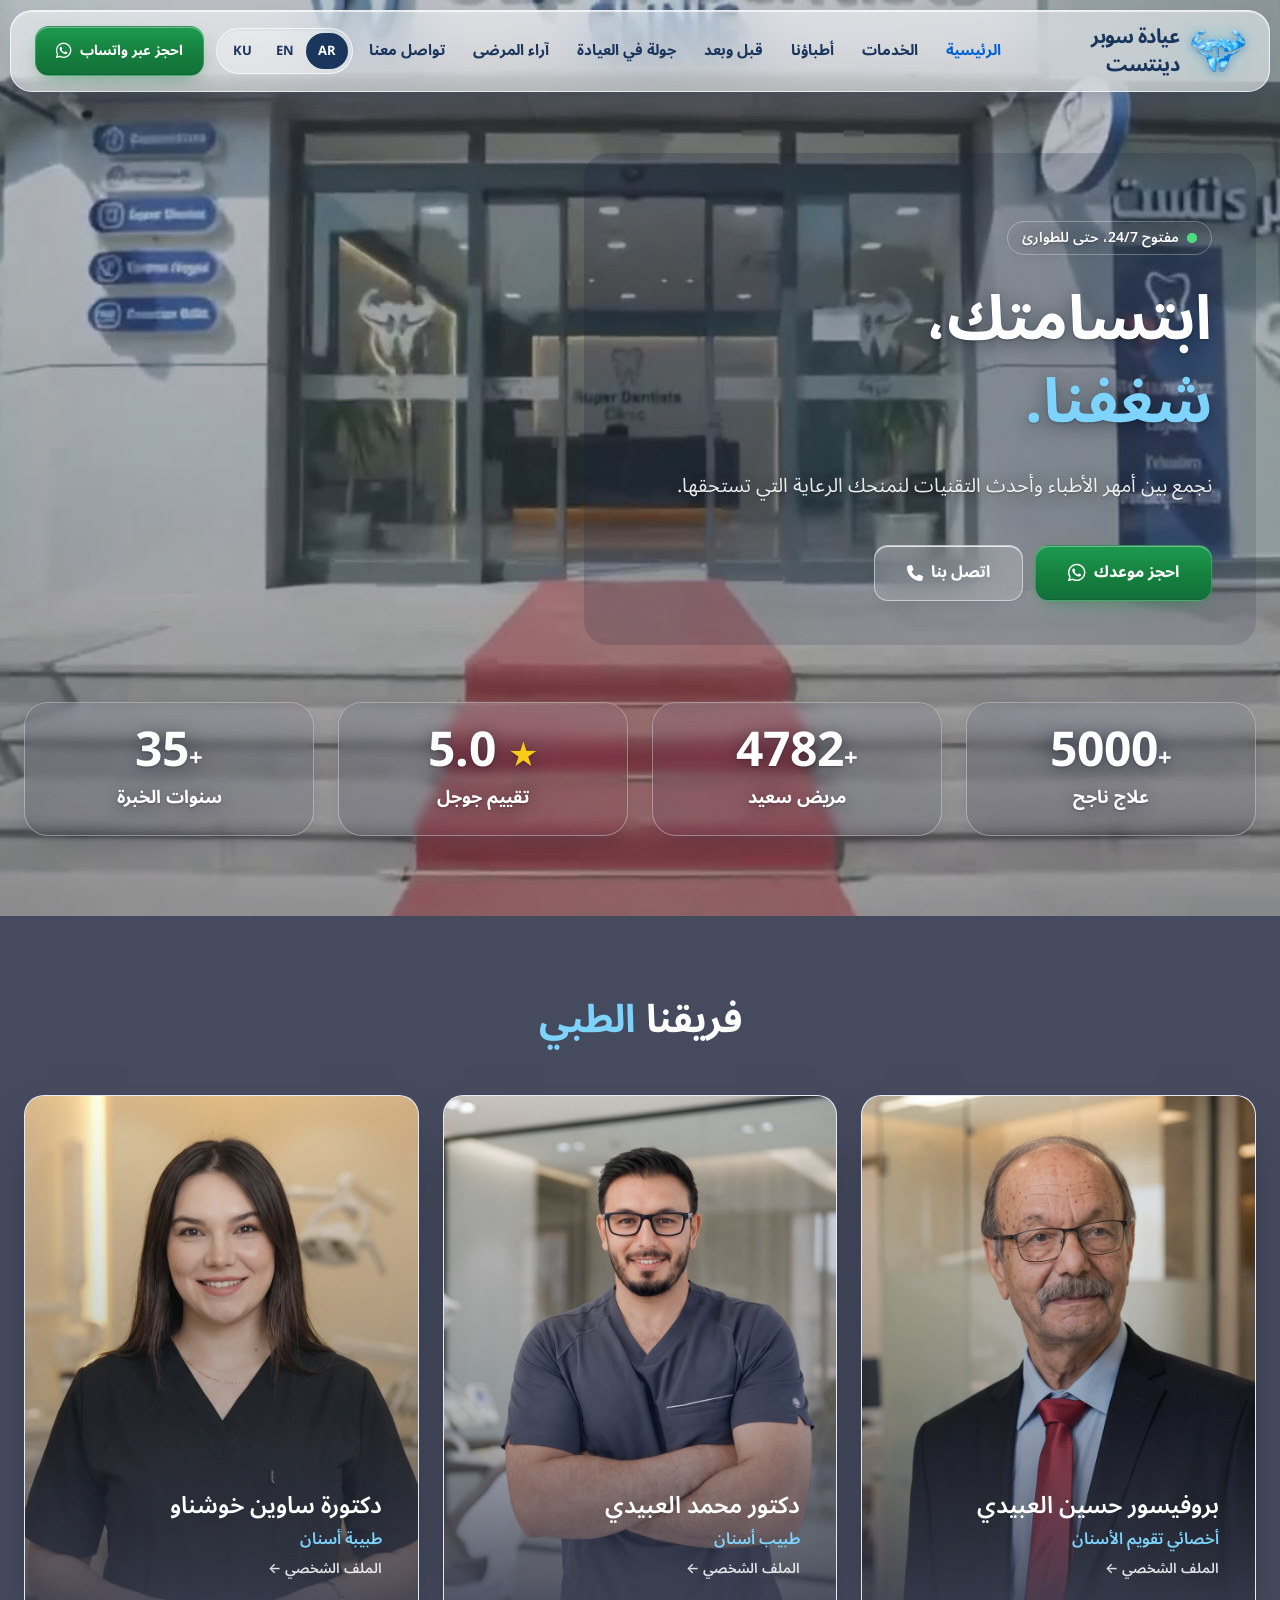
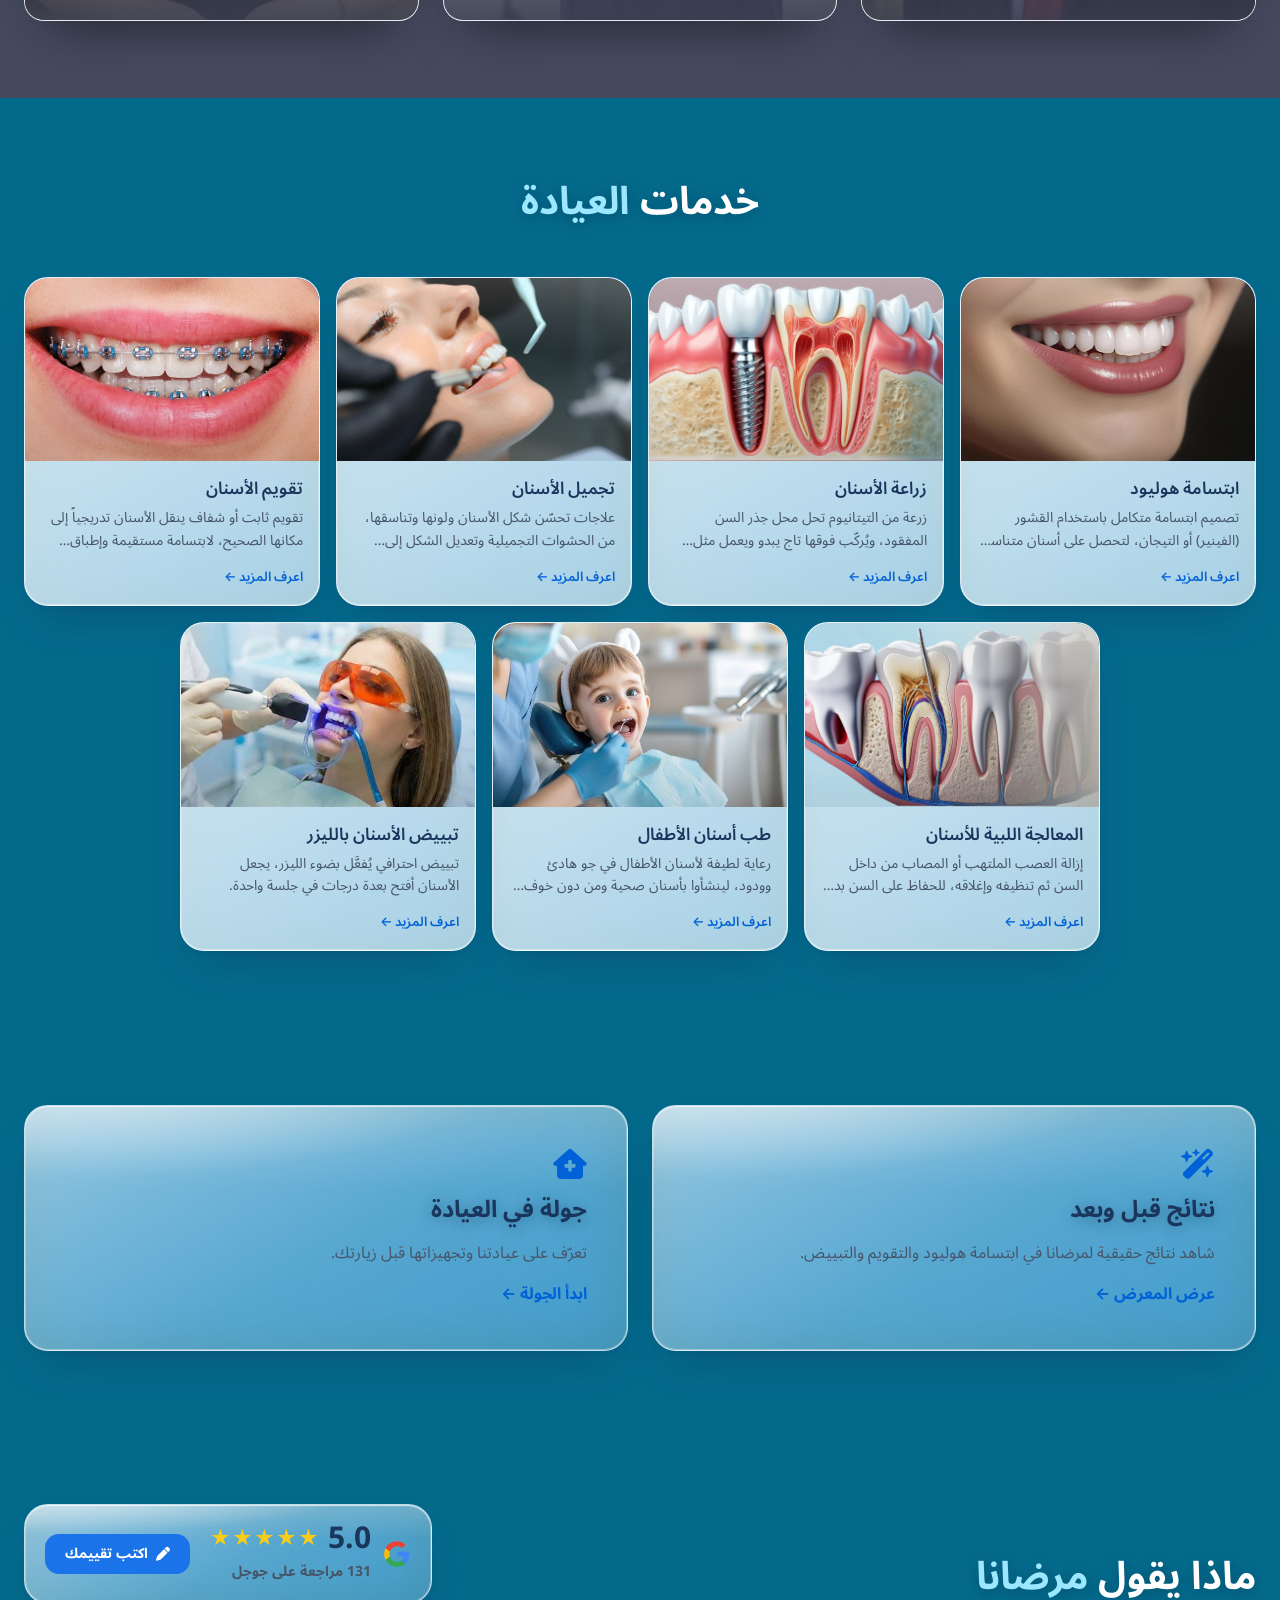
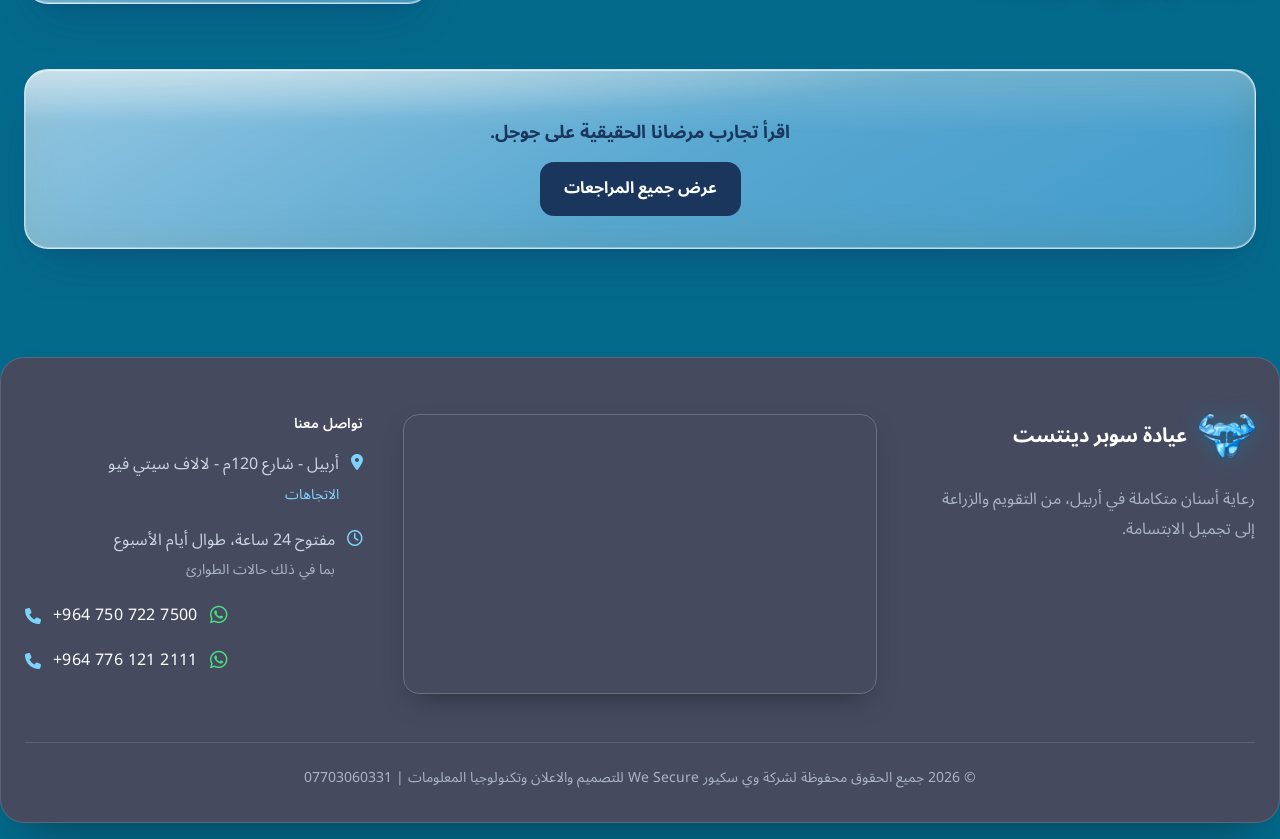
==== commit 5dc7bb25: "Wider spacing between header menu links Co-Authored-By: Claude Opus 5.5 <noreply@anthropic.com> Clau" ====
--- a/index.html
+++ b/index.html
@@ -18,7 +18,7 @@
 <link href="https://fonts.googleapis.com/css2?family=Inter:wght@400;500;600;700&family=Noto+Sans+Arabic:wght@400;500;600;700&display=swap" rel="stylesheet">
 <link rel="stylesheet" href="https://cdnjs.cloudflare.com/ajax/libs/font-awesome/6.4.0/css/all.min.css">
 <!-- Pre-built Tailwind CSS. If you add new Tailwind classes, styles.css must be rebuilt. -->
-<link rel="stylesheet" href="styles.css?v=45">
+<link rel="stylesheet" href="styles.css?v=46">
 <script type="application/ld+json">{"@context": "https://schema.org", "@type": "Dentist", "name": "Super Dentist Clinic", "alternateName": "عيادة سوبر دينتست", "image": "super-dentist-logo.png", "telephone": ["+9647507227500", "+9647761212111"], "address": {"@type": "PostalAddress", "streetAddress": "120m Street, Lalav City View", "addressLocality": "Erbil", "addressCountry": "IQ"}, "medicalSpecialty": ["Orthodontic", "CosmeticDentistry"], "availableLanguage": ["ar", "en", "ku"], "openingHoursSpecification": [{"@type": "OpeningHoursSpecification", "dayOfWeek": ["Monday", "Tuesday", "Wednesday", "Thursday", "Friday", "Saturday", "Sunday"], "opens": "00:00", "closes": "23:59"}]}</script>
 
 </head>
@@ -31,7 +31,7 @@
       <span class="logo-metal" style="width:54px;height:44px"><img src="super-dentist-logo.png" alt="Super Dentist Clinic logo" width="54" height="44" style="width:54px;height:44px;object-fit:contain"></span>
       <span class="text-[15px] sm:text-lg md:text-xl font-bold text-navyBlue tracking-tight leading-tight "><span class="lang-text lang-ar">عيادة سوبر دينتست</span><span class="lang-text lang-en">Super Dentist Clinic</span><span class="lang-text lang-ku">کلینیکی سوپەر دێنتست</span></span>
     </a>
-    <div class="hidden lg:flex items-center gap-3 xl:gap-5 font-bold text-navyBlue text-[13.5px] xl:text-[15px]"><a href="index.html" class="whitespace-nowrap hover:text-deepBlue transition-colors sub text-deepBlue"><span class="lang-text lang-ar">الرئيسية</span><span class="lang-text lang-en">Home</span><span class="lang-text lang-ku">سەرەکی</span></a>
+    <div class="hidden lg:flex items-center gap-4 xl:gap-7 2xl:gap-9 font-bold text-navyBlue text-[13.5px] xl:text-[15px]"><a href="index.html" class="whitespace-nowrap hover:text-deepBlue transition-colors sub text-deepBlue"><span class="lang-text lang-ar">الرئيسية</span><span class="lang-text lang-en">Home</span><span class="lang-text lang-ku">سەرەکی</span></a>
 <a href="index.html#services" class="whitespace-nowrap hover:text-deepBlue transition-colors sub"><span class="lang-text lang-ar">الخدمات</span><span class="lang-text lang-en">Services</span><span class="lang-text lang-ku">خزمەتگوزارییەکان</span></a>
 <a href="doctors.html" class="whitespace-nowrap hover:text-deepBlue transition-colors sub"><span class="lang-text lang-ar">أطباؤنا</span><span class="lang-text lang-en">Doctors</span><span class="lang-text lang-ku">پزیشکەکانمان</span></a>
 <a href="gallery.html" class="whitespace-nowrap hover:text-deepBlue transition-colors sub"><span class="lang-text lang-ar">قبل وبعد</span><span class="lang-text lang-en">Before & After</span><span class="lang-text lang-ku">پێش و دوای</span></a>
@@ -350,7 +350,7 @@
   { name: 'Rawand B.', stars: 5, month: '2026-09', text: 'I had cleaning, and filling done. Was happy with the speed of the procedure and the capabilties of the whole staff.' }
 ];
 </script>
-<script src="site.js?v=45"></script>
+<script src="site.js?v=46"></script>
 <!-- AI Assistant Chat Widget -->
 <script src="https://app.aiassist.chat/widget.js" data-site-id="82ca7860-756f-42e5-a851-264dc3e4ab57" data-api-url="https://engine.aiassist.chat" async></script>
 </body>
--- a/styles.css
+++ b/styles.css
@@ -1 +1 @@
-*,:after,:before{--tw-border-spacing-x:0;--tw-border-spacing-y:0;--tw-translate-x:0;--tw-translate-y:0;--tw-rotate:0;--tw-skew-x:0;--tw-skew-y:0;--tw-scale-x:1;--tw-scale-y:1;--tw-pan-x: ;--tw-pan-y: ;--tw-pinch-zoom: ;--tw-scroll-snap-strictness:proximity;--tw-gradient-from-position: ;--tw-gradient-via-position: ;--tw-gradient-to-position: ;--tw-ordinal: ;--tw-slashed-zero: ;--tw-numeric-figure: ;--tw-numeric-spacing: ;--tw-numeric-fraction: ;--tw-ring-inset: ;--tw-ring-offset-width:0px;--tw-ring-offset-color:#fff;--tw-ring-color:rgba(59,130,246,.5);--tw-ring-offset-shadow:0 0 #0000;--tw-ring-shadow:0 0 #0000;--tw-shadow:0 0 #0000;--tw-shadow-colored:0 0 #0000;--tw-blur: ;--tw-brightness: ;--tw-contrast: ;--tw-grayscale: ;--tw-hue-rotate: ;--tw-invert: ;--tw-saturate: ;--tw-sepia: ;--tw-drop-shadow: ;--tw-backdrop-blur: ;--tw-backdrop-brightness: ;--tw-backdrop-contrast: ;--tw-backdrop-grayscale: ;--tw-backdrop-hue-rotate: ;--tw-backdrop-invert: ;--tw-backdrop-opacity: ;--tw-backdrop-saturate: ;--tw-backdrop-sepia: ;--tw-contain-size: ;--tw-contain-layout: ;--tw-contain-paint: ;--tw-contain-style: }::backdrop{--tw-border-spacing-x:0;--tw-border-spacing-y:0;--tw-translate-x:0;--tw-translate-y:0;--tw-rotate:0;--tw-skew-x:0;--tw-skew-y:0;--tw-scale-x:1;--tw-scale-y:1;--tw-pan-x: ;--tw-pan-y: ;--tw-pinch-zoom: ;--tw-scroll-snap-strictness:proximity;--tw-gradient-from-position: ;--tw-gradient-via-position: ;--tw-gradient-to-position: ;--tw-ordinal: ;--tw-slashed-zero: ;--tw-numeric-figure: ;--tw-numeric-spacing: ;--tw-numeric-fraction: ;--tw-ring-inset: ;--tw-ring-offset-width:0px;--tw-ring-offset-color:#fff;--tw-ring-color:rgba(59,130,246,.5);--tw-ring-offset-shadow:0 0 #0000;--tw-ring-shadow:0 0 #0000;--tw-shadow:0 0 #0000;--tw-shadow-colored:0 0 #0000;--tw-blur: ;--tw-brightness: ;--tw-contrast: ;--tw-grayscale: ;--tw-hue-rotate: ;--tw-invert: ;--tw-saturate: ;--tw-sepia: ;--tw-drop-shadow: ;--tw-backdrop-blur: ;--tw-backdrop-brightness: ;--tw-backdrop-contrast: ;--tw-backdrop-grayscale: ;--tw-backdrop-hue-rotate: ;--tw-backdrop-invert: ;--tw-backdrop-opacity: ;--tw-backdrop-saturate: ;--tw-backdrop-sepia: ;--tw-contain-size: ;--tw-contain-layout: ;--tw-contain-paint: ;--tw-contain-style: }/*! tailwindcss v3.4.19 | MIT License | https://tailwindcss.com*/*,:after,:before{box-sizing:border-box;border:0 solid #e5e7eb}:after,:before{--tw-content:""}:host,html{line-height:1.5;-webkit-text-size-adjust:100%;-moz-tab-size:4;-o-tab-size:4;tab-size:4;font-family:Noto Sans Arabic,Inter,sans-serif;font-feature-settings:normal;font-variation-settings:normal;-webkit-tap-highlight-color:transparent}body{margin:0;line-height:inherit}hr{height:0;color:inherit;border-top-width:1px}abbr:where([title]){-webkit-text-decoration:underline dotted;text-decoration:underline dotted}h1,h2,h3,h4,h5,h6{font-size:inherit;font-weight:inherit}a{color:inherit;text-decoration:inherit}b,strong{font-weight:bolder}code,kbd,pre,samp{font-family:ui-monospace,SFMono-Regular,Menlo,Monaco,Consolas,Liberation Mono,Courier New,monospace;font-feature-settings:normal;font-variation-settings:normal;font-size:1em}small{font-size:80%}sub,sup{font-size:75%;line-height:0;position:relative;vertical-align:baseline}sub{bottom:-.25em}sup{top:-.5em}table{text-indent:0;border-color:inherit;border-collapse:collapse}button,input,optgroup,select,textarea{font-family:inherit;font-feature-settings:inherit;font-variation-settings:inherit;font-size:100%;font-weight:inherit;line-height:inherit;letter-spacing:inherit;color:inherit;margin:0;padding:0}button,select{text-transform:none}button,input:where([type=button]),input:where([type=reset]),input:where([type=submit]){-webkit-appearance:button;background-color:transparent;background-image:none}:-moz-focusring{outline:auto}:-moz-ui-invalid{box-shadow:none}progress{vertical-align:baseline}::-webkit-inner-spin-button,::-webkit-outer-spin-button{height:auto}[type=search]{-webkit-appearance:textfield;outline-offset:-2px}::-webkit-search-decoration{-webkit-appearance:none}::-webkit-file-upload-button{-webkit-appearance:button;font:inherit}summary{display:list-item}blockquote,dd,dl,figure,h1,h2,h3,h4,h5,h6,hr,p,pre{margin:0}fieldset{margin:0}fieldset,legend{padding:0}menu,ol,ul{list-style:none;margin:0;padding:0}dialog{padding:0}textarea{resize:vertical}input::-moz-placeholder,textarea::-moz-placeholder{opacity:1;color:#9ca3af}input::placeholder,textarea::placeholder{opacity:1;color:#9ca3af}[role=button],button{cursor:pointer}:disabled{cursor:default}audio,canvas,embed,iframe,img,object,svg,video{display:block;vertical-align:middle}img,video{max-width:100%;height:auto}[hidden]:where(:not([hidden=until-found])){display:none}.pointer-events-none{pointer-events:none}.visible{visibility:visible}.fixed{position:fixed}.absolute{position:absolute}.relative{position:relative}.sticky{position:sticky}.inset-0{inset:0}.inset-x-0{left:0;right:0}.-end-5{inset-inline-end:-1.25rem}.-start-5{inset-inline-start:-1.25rem}.bottom-0{bottom:0}.left-0{left:0}.top-0{top:0}.top-\[45\%\]{top:45%}.top-full{top:100%}.isolate{isolation:isolate}.z-0{z-index:0}.z-10{z-index:10}.z-40{z-index:40}.z-50{z-index:50}.z-\[-1\]{z-index:-1}.z-\[60\]{z-index:60}.mx-3{margin-left:.75rem;margin-right:.75rem}.mx-auto{margin-left:auto;margin-right:auto}.mb-1{margin-bottom:.25rem}.mb-2{margin-bottom:.5rem}.mb-24{margin-bottom:6rem}.mb-4{margin-bottom:1rem}.mb-8{margin-bottom:2rem}.mt-1{margin-top:.25rem}.mt-1\.5{margin-top:.375rem}.mt-10{margin-top:2.5rem}.mt-12{margin-top:3rem}.mt-2{margin-top:.5rem}.mt-8{margin-top:2rem}.mt-auto{margin-top:auto}.line-clamp-2{-webkit-line-clamp:2}.line-clamp-2,.line-clamp-5{overflow:hidden;display:-webkit-box;-webkit-box-orient:vertical}.line-clamp-5{-webkit-line-clamp:5}.block{display:block}.inline-block{display:inline-block}.flex{display:flex}.inline-flex{display:inline-flex}.\!grid{display:grid!important}.grid{display:grid}.hidden{display:none}.aspect-\[16\/10\]{aspect-ratio:16/10}.aspect-\[3\/4\]{aspect-ratio:3/4}.aspect-\[4\/3\]{aspect-ratio:4/3}.h-11{height:2.75rem}.h-12{height:3rem}.h-2\.5{height:.625rem}.h-5{height:1.25rem}.h-6{height:1.5rem}.h-7{height:1.75rem}.h-8{height:2rem}.h-80{height:20rem}.h-full{height:100%}.max-h-full{max-height:100%}.min-h-\[1px\]{min-height:1px}.min-h-\[240px\]{min-height:240px}.min-h-\[600px\]{min-height:600px}.w-11{width:2.75rem}.w-2\.5{width:.625rem}.w-5{width:1.25rem}.w-6{width:1.5rem}.w-7{width:1.75rem}.w-8{width:2rem}.w-\[85\%\]{width:85%}.w-full{width:100%}.min-w-0{min-width:0}.max-w-2xl{max-width:42rem}.max-w-5xl{max-width:64rem}.max-w-6xl{max-width:72rem}.max-w-7xl{max-width:80rem}.max-w-\[1320px\]{max-width:1320px}.max-w-\[36ch\]{max-width:36ch}.max-w-\[420px\]{max-width:420px}.max-w-\[60ch\]{max-width:60ch}.max-w-\[62ch\]{max-width:62ch}.max-w-full{max-width:100%}.max-w-xl{max-width:36rem}.flex-1{flex:1 1 0%}.flex-\[1\.6\]{flex:1.6}.shrink-0{flex-shrink:0}.grow{flex-grow:1}.-translate-y-1\/2{--tw-translate-y:-50%}.-translate-y-1\/2,.transform{transform:translate(var(--tw-translate-x),var(--tw-translate-y)) rotate(var(--tw-rotate)) skewX(var(--tw-skew-x)) skewY(var(--tw-skew-y)) scaleX(var(--tw-scale-x)) scaleY(var(--tw-scale-y))}@keyframes ping{75%,to{transform:scale(2);opacity:0}}.animate-ping{animation:ping 1s cubic-bezier(0,0,.2,1) infinite}.cursor-zoom-out{cursor:zoom-out}.resize{resize:both}.snap-x{scroll-snap-type:x var(--tw-scroll-snap-strictness)}.snap-mandatory{--tw-scroll-snap-strictness:mandatory}.snap-start{scroll-snap-align:start}.grid-cols-2{grid-template-columns:repeat(2,minmax(0,1fr))}.flex-col{flex-direction:column}.flex-wrap{flex-wrap:wrap}.items-start{align-items:flex-start}.items-center{align-items:center}.items-stretch{align-items:stretch}.justify-end{justify-content:flex-end}.justify-center{justify-content:center}.justify-between{justify-content:space-between}.gap-1\.5{gap:.375rem}.gap-10{gap:2.5rem}.gap-2{gap:.5rem}.gap-3{gap:.75rem}.gap-4{gap:1rem}.gap-6{gap:1.5rem}.gap-x-5{-moz-column-gap:1.25rem;column-gap:1.25rem}.gap-y-3{row-gap:.75rem}.space-y-10>:not([hidden])~:not([hidden]){--tw-space-y-reverse:0;margin-top:calc(2.5rem*(1 - var(--tw-space-y-reverse)));margin-bottom:calc(2.5rem*var(--tw-space-y-reverse))}.space-y-2>:not([hidden])~:not([hidden]){--tw-space-y-reverse:0;margin-top:calc(.5rem*(1 - var(--tw-space-y-reverse)));margin-bottom:calc(.5rem*var(--tw-space-y-reverse))}.space-y-3>:not([hidden])~:not([hidden]){--tw-space-y-reverse:0;margin-top:calc(.75rem*(1 - var(--tw-space-y-reverse)));margin-bottom:calc(.75rem*var(--tw-space-y-reverse))}.space-y-4>:not([hidden])~:not([hidden]){--tw-space-y-reverse:0;margin-top:calc(1rem*(1 - var(--tw-space-y-reverse)));margin-bottom:calc(1rem*var(--tw-space-y-reverse))}.space-y-5>:not([hidden])~:not([hidden]){--tw-space-y-reverse:0;margin-top:calc(1.25rem*(1 - var(--tw-space-y-reverse)));margin-bottom:calc(1.25rem*var(--tw-space-y-reverse))}.space-y-6>:not([hidden])~:not([hidden]){--tw-space-y-reverse:0;margin-top:calc(1.5rem*(1 - var(--tw-space-y-reverse)));margin-bottom:calc(1.5rem*var(--tw-space-y-reverse))}.space-y-8>:not([hidden])~:not([hidden]){--tw-space-y-reverse:0;margin-top:calc(2rem*(1 - var(--tw-space-y-reverse)));margin-bottom:calc(2rem*var(--tw-space-y-reverse))}.self-start{align-self:flex-start}.overflow-hidden{overflow:hidden}.overflow-x-auto{overflow-x:auto}.scroll-smooth{scroll-behavior:smooth}.truncate{overflow:hidden;text-overflow:ellipsis}.truncate,.whitespace-nowrap{white-space:nowrap}.whitespace-pre-line{white-space:pre-line}.rounded-2xl{border-radius:1rem}.rounded-3xl{border-radius:1.5rem}.rounded-\[14px\]{border-radius:14px}.rounded-\[20px\]{border-radius:20px}.rounded-\[2rem\]{border-radius:2rem}.rounded-full{border-radius:9999px}.rounded-b-2xl{border-bottom-right-radius:1rem;border-bottom-left-radius:1rem}.rounded-t-\[23px\]{border-top-left-radius:23px;border-top-right-radius:23px}.border{border-width:1px}.border-\[1\.5px\]{border-width:1.5px}.border-b{border-bottom-width:1px}.border-t{border-top-width:1px}.border-navyBlue\/10{border-color:rgba(26,54,93,.1)}.border-navyBlue\/15{border-color:rgba(26,54,93,.15)}.border-slate-200{--tw-border-opacity:1;border-color:rgb(226 232 240/var(--tw-border-opacity,1))}.border-slate-300{--tw-border-opacity:1;border-color:rgb(203 213 225/var(--tw-border-opacity,1))}.border-slate-900\/10{border-color:rgba(15,23,42,.1)}.border-white\/20{border-color:hsla(0,0%,100%,.2)}.border-white\/30{border-color:hsla(0,0%,100%,.3)}.border-white\/60{border-color:hsla(0,0%,100%,.6)}.bg-\[\#1a73e8\]{--tw-bg-opacity:1;background-color:rgb(26 115 232/var(--tw-bg-opacity,1))}.bg-\[\#4ADE80\]{--tw-bg-opacity:1;background-color:rgb(74 222 128/var(--tw-bg-opacity,1))}.bg-black\/85{background-color:rgba(0,0,0,.85)}.bg-deepBlue{--tw-bg-opacity:1;background-color:rgb(0 98 214/var(--tw-bg-opacity,1))}.bg-navyBlue{--tw-bg-opacity:1;background-color:rgb(26 54 93/var(--tw-bg-opacity,1))}.bg-navyBlue\/20{background-color:rgba(26,54,93,.2)}.bg-sky-50{--tw-bg-opacity:1;background-color:rgb(240 249 255/var(--tw-bg-opacity,1))}.bg-slate-200{--tw-bg-opacity:1;background-color:rgb(226 232 240/var(--tw-bg-opacity,1))}.bg-whatsapp{--tw-bg-opacity:1;background-color:rgb(21 128 61/var(--tw-bg-opacity,1))}.bg-white{--tw-bg-opacity:1;background-color:rgb(255 255 255/var(--tw-bg-opacity,1))}.bg-white\/10{background-color:hsla(0,0%,100%,.1)}.bg-white\/60{background-color:hsla(0,0%,100%,.6)}.bg-white\/75{background-color:hsla(0,0%,100%,.75)}.bg-white\/95{background-color:hsla(0,0%,100%,.95)}.bg-gradient-to-t{background-image:linear-gradient(to top,var(--tw-gradient-stops))}.from-\[\#0A192F\]\/90{--tw-gradient-from:rgba(10,25,47,.9) var(--tw-gradient-from-position);--tw-gradient-to:rgba(10,25,47,0) var(--tw-gradient-to-position);--tw-gradient-stops:var(--tw-gradient-from),var(--tw-gradient-to)}.via-\[\#0A192F\]\/25{--tw-gradient-to:rgba(10,25,47,0) var(--tw-gradient-to-position);--tw-gradient-stops:var(--tw-gradient-from),rgba(10,25,47,.25) var(--tw-gradient-via-position),var(--tw-gradient-to)}.via-40\%{--tw-gradient-via-position:40%}.to-transparent{--tw-gradient-to:transparent var(--tw-gradient-to-position)}.object-cover{-o-object-fit:cover;object-fit:cover}.object-top{-o-object-position:top;object-position:top}.\!p-0{padding:0!important}.p-1{padding:.25rem}.p-1\.5{padding:.375rem}.p-2\.5{padding:.625rem}.p-3{padding:.75rem}.p-4{padding:1rem}.p-6{padding:1.5rem}.p-7{padding:1.75rem}.p-8{padding:2rem}.px-2{padding-left:.5rem;padding-right:.5rem}.px-2\.5{padding-left:.625rem;padding-right:.625rem}.px-3{padding-left:.75rem;padding-right:.75rem}.px-3\.5{padding-left:.875rem;padding-right:.875rem}.px-4{padding-left:1rem;padding-right:1rem}.px-5{padding-left:1.25rem;padding-right:1.25rem}.px-6{padding-left:1.5rem;padding-right:1.5rem}.px-8{padding-left:2rem;padding-right:2rem}.py-1\.5{padding-top:.375rem;padding-bottom:.375rem}.py-10{padding-top:2.5rem;padding-bottom:2.5rem}.py-12{padding-top:3rem;padding-bottom:3rem}.py-2{padding-top:.5rem;padding-bottom:.5rem}.py-2\.5{padding-top:.625rem;padding-bottom:.625rem}.py-3{padding-top:.75rem;padding-bottom:.75rem}.py-4{padding-top:1rem;padding-bottom:1rem}.pb-1{padding-bottom:.25rem}.pb-10{padding-bottom:2.5rem}.pb-12{padding-bottom:3rem}.pb-14{padding-bottom:3.5rem}.pb-4{padding-bottom:1rem}.pb-8{padding-bottom:2rem}.pb-\[76px\]{padding-bottom:76px}.pt-0{padding-top:0}.pt-1\.5{padding-top:.375rem}.pt-14{padding-top:3.5rem}.pt-2{padding-top:.5rem}.pt-24{padding-top:6rem}.pt-3{padding-top:.75rem}.pt-4{padding-top:1rem}.pt-6{padding-top:1.5rem}.text-left{text-align:left}.text-center{text-align:center}.text-start{text-align:start}.font-sans{font-family:Noto Sans Arabic,Inter,sans-serif}.text-2xl{font-size:1.5rem;line-height:2rem}.text-3xl{font-size:1.875rem;line-height:2.25rem}.text-5xl{font-size:3rem;line-height:1}.text-\[13\.5px\]{font-size:13.5px}.text-\[13px\]{font-size:13px}.text-\[15px\]{font-size:15px}.text-base{font-size:1rem;line-height:1.5rem}.text-lg{font-size:1.125rem;line-height:1.75rem}.text-sm{font-size:.875rem;line-height:1.25rem}.text-xl{font-size:1.25rem;line-height:1.75rem}.text-xs{font-size:.75rem;line-height:1rem}.font-black{font-weight:900}.font-bold{font-weight:700}.font-medium{font-weight:500}.font-normal{font-weight:400}.font-semibold{font-weight:600}.leading-none{line-height:1}.leading-relaxed{line-height:1.625}.leading-tight{line-height:1.25}.tracking-tight{letter-spacing:-.025em}.tracking-wide{letter-spacing:.025em}.tracking-wider{letter-spacing:.05em}.text-\[\#0062D6\]{--tw-text-opacity:1;color:rgb(0 98 214/var(--tw-text-opacity,1))}.text-\[\#15803D\]{--tw-text-opacity:1;color:rgb(21 128 61/var(--tw-text-opacity,1))}.text-\[\#7DD3FC\]{--tw-text-opacity:1;color:rgb(125 211 252/var(--tw-text-opacity,1))}.text-cyan-600{--tw-text-opacity:1;color:rgb(8 145 178/var(--tw-text-opacity,1))}.text-deepBlue{--tw-text-opacity:1;color:rgb(0 98 214/var(--tw-text-opacity,1))}.text-navyBlue{--tw-text-opacity:1;color:rgb(26 54 93/var(--tw-text-opacity,1))}.text-slate-200{--tw-text-opacity:1;color:rgb(226 232 240/var(--tw-text-opacity,1))}.text-slate-500{--tw-text-opacity:1;color:rgb(100 116 139/var(--tw-text-opacity,1))}.text-slate-600{--tw-text-opacity:1;color:rgb(71 85 105/var(--tw-text-opacity,1))}.text-slate-700{--tw-text-opacity:1;color:rgb(51 65 85/var(--tw-text-opacity,1))}.text-slate-900{--tw-text-opacity:1;color:rgb(15 23 42/var(--tw-text-opacity,1))}.text-whatsapp{--tw-text-opacity:1;color:rgb(21 128 61/var(--tw-text-opacity,1))}.text-white{--tw-text-opacity:1;color:rgb(255 255 255/var(--tw-text-opacity,1))}.text-white\/85{color:hsla(0,0%,100%,.85)}.text-white\/90{color:hsla(0,0%,100%,.9)}.text-yellow-400{--tw-text-opacity:1;color:rgb(250 204 21/var(--tw-text-opacity,1))}.text-yellow-500{--tw-text-opacity:1;color:rgb(234 179 8/var(--tw-text-opacity,1))}.underline{text-decoration-line:underline}.decoration-white\/40{text-decoration-color:hsla(0,0%,100%,.4)}.underline-offset-4{text-underline-offset:4px}.antialiased{-webkit-font-smoothing:antialiased;-moz-osx-font-smoothing:grayscale}.opacity-60{opacity:.6}.shadow-\[0_-4px_16px_rgba\(15\2c 23\2c 42\2c \.08\)\]{--tw-shadow:0 -4px 16px rgba(15,23,42,.08);--tw-shadow-colored:0 -4px 16px var(--tw-shadow-color);box-shadow:var(--tw-ring-offset-shadow,0 0 #0000),var(--tw-ring-shadow,0 0 #0000),var(--tw-shadow)}.shadow-\[0_12px_30px_-14px_rgba\(0\2c 0\2c 0\2c \.5\)\]{--tw-shadow:0 12px 30px -14px rgba(0,0,0,.5);--tw-shadow-colored:0 12px 30px -14px var(--tw-shadow-color);box-shadow:var(--tw-ring-offset-shadow,0 0 #0000),var(--tw-ring-shadow,0 0 #0000),var(--tw-shadow)}.shadow-\[0_1px_2px_rgba\(15\2c 23\2c 42\2c \.04\)\2c 0_8px_24px_rgba\(15\2c 23\2c 42\2c \.08\)\]{--tw-shadow:0 1px 2px rgba(15,23,42,.04),0 8px 24px rgba(15,23,42,.08);--tw-shadow-colored:0 1px 2px var(--tw-shadow-color),0 8px 24px var(--tw-shadow-color);box-shadow:var(--tw-ring-offset-shadow,0 0 #0000),var(--tw-ring-shadow,0 0 #0000),var(--tw-shadow)}.shadow-cta{--tw-shadow:0 1px 2px rgba(0,0,0,.08),0 6px 16px rgba(21,128,61,.28);--tw-shadow-colored:0 1px 2px var(--tw-shadow-color),0 6px 16px var(--tw-shadow-color)}.shadow-cta,.shadow-lg{box-shadow:var(--tw-ring-offset-shadow,0 0 #0000),var(--tw-ring-shadow,0 0 #0000),var(--tw-shadow)}.shadow-lg{--tw-shadow:0 10px 15px -3px rgba(0,0,0,.1),0 4px 6px -4px rgba(0,0,0,.1);--tw-shadow-colored:0 10px 15px -3px var(--tw-shadow-color),0 4px 6px -4px var(--tw-shadow-color)}.shadow-sm{--tw-shadow:0 1px 2px 0 rgba(0,0,0,.05);--tw-shadow-colored:0 1px 2px 0 var(--tw-shadow-color);box-shadow:var(--tw-ring-offset-shadow,0 0 #0000),var(--tw-ring-shadow,0 0 #0000),var(--tw-shadow)}.filter{filter:var(--tw-blur) var(--tw-brightness) var(--tw-contrast) var(--tw-grayscale) var(--tw-hue-rotate) var(--tw-invert) var(--tw-saturate) var(--tw-sepia) var(--tw-drop-shadow)}.transition-all{transition-property:all;transition-timing-function:cubic-bezier(.4,0,.2,1);transition-duration:.15s}.transition-colors{transition-property:color,background-color,border-color,text-decoration-color,fill,stroke;transition-timing-function:cubic-bezier(.4,0,.2,1);transition-duration:.15s}.transition-transform{transition-property:transform;transition-timing-function:cubic-bezier(.4,0,.2,1);transition-duration:.15s}.duration-200{transition-duration:.2s}.duration-500{transition-duration:.5s}html{scroll-behavior:smooth}body{color:#1a365d;overflow-x:hidden}[id],footer,section{scroll-margin-top:90px}@media (prefers-reduced-motion:reduce){html{scroll-behavior:auto}.bg-video{display:none}}.glass-panel{background:#fff!important;border:1px solid #e2e8f0;box-shadow:0 1px 2px rgba(15,23,42,.04),0 8px 24px rgba(15,23,42,.06);transition:transform .15s ease,box-shadow .15s ease,border-color .15s ease}a.glass-panel:hover{border-color:#cbd5e1;box-shadow:0 2px 4px rgba(15,23,42,.05),0 16px 32px rgba(15,23,42,.1)}.site-header{background:hsla(0,0%,100%,.8);-webkit-backdrop-filter:blur(20px) saturate(180%);backdrop-filter:blur(20px) saturate(180%);border-bottom:1px solid rgba(15,23,42,.08)}.hero-panel{background:hsla(0,0%,100%,.84);-webkit-backdrop-filter:blur(24px) saturate(160%);backdrop-filter:blur(24px) saturate(160%);border:1px solid hsla(0,0%,100%,.9);box-shadow:0 1px 2px rgba(15,23,42,.06),0 20px 48px rgba(15,23,42,.14)}.stat-tile{background:hsla(0,0%,100%,.9);-webkit-backdrop-filter:blur(16px) saturate(160%);backdrop-filter:blur(16px) saturate(160%);border:1px solid hsla(0,0%,100%,.95);box-shadow:0 8px 24px rgba(15,23,42,.08)}.card{background:#fff;border:1px solid rgba(26,54,93,.08);box-shadow:0 6px 24px rgba(26,54,93,.06)}.subtext-glow,.text-glow{color:#1a365d}.lang-text{display:none}html[lang=ar] .lang-ar,html[lang=en] .lang-en,html[lang=ku] .lang-ku{display:inline-block}html[lang=ar] .lang-ar-block,html[lang=en] .lang-en-block,html[lang=ku] .lang-ku-block{display:block}.ba{position:relative;overflow:hidden;aspect-ratio:4/3;-webkit-user-select:none;-moz-user-select:none;user-select:none;background:#e2e8f0}.ba img{position:absolute;inset:0;width:100%;height:100%;-o-object-fit:cover;object-fit:cover}.ba .ba-before{clip-path:inset(0 calc(100% - var(--pos, 50%)) 0 0)}.ba .ba-line{top:0;bottom:0;left:var(--pos,50%);width:3px;margin-left:-1.5px;box-shadow:0 0 8px rgba(0,0,0,.3);pointer-events:none}.ba .ba-knob,.ba .ba-line{position:absolute;background:#fff}.ba .ba-knob{top:50%;left:50%;width:40px;height:40px;margin:-20px 0 0 -20px;border-radius:9999px;color:#1a365d;display:flex;align-items:center;justify-content:center;font-size:14px;box-shadow:0 2px 10px rgba(0,0,0,.25)}.ba input[type=range]{position:absolute;inset:0;width:100%;height:100%;opacity:0;cursor:ew-resize;margin:0}.ba .ba-tag{position:absolute;top:10px;padding:2px 10px;border-radius:9999px;background:rgba(26,54,93,.75);color:#fff;font-size:12px;font-weight:700;pointer-events:none}.filter-btn.is-active{background:#1a365d;color:#fff}.logo-metal{position:relative;display:inline-block;flex-shrink:0;filter:drop-shadow(0 2px 4px rgba(0,60,140,.35)) drop-shadow(0 0 10px rgba(0,229,255,.25))}.logo-metal:after{content:"";position:absolute;inset:0;pointer-events:none;background:linear-gradient(115deg,transparent 35%,hsla(0,0%,100%,.85) 48%,rgba(200,245,255,.6) 52%,transparent 65%);background-size:250% 100%;background-position:150% 0;-webkit-mask:url(super-dentist-logo.png) center/contain no-repeat;mask:url(super-dentist-logo.png) center/contain no-repeat;mix-blend-mode:screen;animation:logo-shine 5s ease-in-out infinite}a:hover .logo-metal:after{animation-duration:1.6s}@keyframes logo-shine{0%,60%{background-position:150% 0}to{background-position:-50% 0}}@media (prefers-reduced-motion:reduce){.logo-metal:after{animation:none;display:none}}.no-scrollbar{scrollbar-width:none}.no-scrollbar::-webkit-scrollbar{display:none}h1{line-height:1.15!important}h2{line-height:1.2!important}html[lang=ar] h1,html[lang=ku] h1{line-height:1.35!important}html[lang=ar] h2,html[lang=ku] h2{line-height:1.4!important}html[lang=en] h1,html[lang=en] h2{letter-spacing:-.02em}a:focus-visible,button:focus-visible{outline:3px solid #0062d6;outline-offset:3px}.t-display{font-size:clamp(2.25rem,1.6rem + 2.8vw,4rem);letter-spacing:-.025em}.t-h1{font-size:clamp(2rem,1.6rem + 1.6vw,3rem)}.t-h2{font-size:clamp(1.75rem,1.45rem + 1.2vw,2.5rem)}.t-h3{font-size:clamp(1.25rem,1.15rem + .4vw,1.5rem);line-height:1.3}.t-lead{font-size:clamp(1.0625rem,1rem + .3vw,1.25rem);line-height:1.6;font-weight:400}h1.t-display{line-height:1.1!important}html[lang=ar] .t-display,html[lang=ku] .t-display{line-height:1.35!important;letter-spacing:0}html[lang=ar] .t-lead,html[lang=ku] .t-lead{line-height:1.8}html[lang=ar] .t-h3,html[lang=ku] .t-h3{line-height:1.45}body{font-size:1rem;line-height:1.65}html[lang=ar] body,html[lang=ku] body{line-height:1.85}html[lang=en] body{font-family:Inter,system-ui,-apple-system,Segoe UI,sans-serif}.hero-overlay{background:linear-gradient(90deg,rgba(10,25,47,.8),rgba(10,25,47,.5) 50%,rgba(10,25,47,.18))}html[dir=rtl] .hero-overlay{background:linear-gradient(270deg,rgba(10,25,47,.8),rgba(10,25,47,.5) 50%,rgba(10,25,47,.18))}@media (max-width:767px){.hero-overlay,html[dir=rtl] .hero-overlay{background:rgba(10,25,47,.62)}}:root{--section-y:clamp(56px,6vw,104px);--radius-sm:8px;--radius-md:14px;--radius-lg:20px;--shadow-sm:0 1px 2px rgba(15,23,42,.05);--shadow-md:0 1px 2px rgba(15,23,42,.04),0 8px 24px rgba(15,23,42,.08)}main>div>section:not(#home):not(#stats),main>section:not(#home):not(#stats){padding-top:var(--section-y);padding-bottom:var(--section-y)}main>section#location{padding-top:0}.card,.glass-panel{border-radius:var(--radius-lg)!important}.card{box-shadow:var(--shadow-md);border-color:#e2e8f0}#btn-ar,#btn-en,#btn-ku{min-height:34px;min-width:40px}main>section.page-head{padding-top:calc(96px + clamp(28px, 4vw, 64px))!important;padding-bottom:28px!important}main>section.page-head+section{padding-top:8px!important}:root{--glass:hsla(0,0%,100%,.42);--glass-strong:hsla(0,0%,100%,.62);--glass-edge:hsla(0,0%,100%,.65);--glass-blur:blur(28px) saturate(185%);--glass-shadow:0 1px 1px hsla(0,0%,100%,.6) inset,0 -1px 1px hsla(0,0%,100%,.18) inset,0 0 0 1px hsla(0,0%,100%,.22) inset,0 22px 48px -22px rgba(20,40,90,.38),0 6px 16px -10px rgba(20,40,90,.22)}body{background:#d8e6fb!important}body:before{content:"";position:fixed;inset:0;z-index:-1;pointer-events:none;background:radial-gradient(60vmax 50vmax at 0 0,rgba(59,130,246,.55),transparent 60%),radial-gradient(50vmax 45vmax at 100% 10%,rgba(139,92,246,.42),transparent 62%),radial-gradient(55vmax 50vmax at 15% 100%,rgba(20,184,166,.45),transparent 60%),radial-gradient(45vmax 40vmax at 95% 95%,rgba(236,72,153,.28),transparent 62%),radial-gradient(40vmax 35vmax at 55% 50%,rgba(125,211,252,.45),transparent 65%),linear-gradient(160deg,#cfe0fb,#e4ddfb 50%,#d3f1ee)}.card,.crystal,.glass-panel,.stat-tile{position:relative;isolation:isolate;overflow:hidden;background:linear-gradient(150deg,hsla(0,0%,100%,.58),hsla(0,0%,100%,.34) 55%,hsla(0,0%,100%,.26))!important;-webkit-backdrop-filter:var(--glass-blur);backdrop-filter:var(--glass-blur);border:1px solid var(--glass-edge)!important;border-radius:24px!important;box-shadow:var(--glass-shadow)!important;transition:transform .3s cubic-bezier(.2,.8,.2,1),box-shadow .3s,background .3s}.crystal>.cg{position:absolute;pointer-events:none;z-index:-1;margin:0!important}.crystal>.cg-lens{inset:0;border-radius:inherit;background:radial-gradient(120% 70% at 12% -10%,hsla(0,0%,100%,.55),transparent 55%),linear-gradient(180deg,hsla(0,0%,100%,.18),transparent 35%)}.crystal>.cg-spec{width:320px;height:320px;left:30%;top:28%;border-radius:50%;background:radial-gradient(closest-side,hsla(0,0%,100%,.45),hsla(0,0%,100%,.1) 50%,transparent 75%);transform:translate(calc(var(--sx,0px) - 160px),calc(var(--sy,0px) - 160px));transition:transform .4s cubic-bezier(.2,.8,.2,1),opacity .3s;opacity:0}.crystal:hover>.cg-spec{opacity:1}a.crystal:hover,button.crystal:hover{transform:translateY(-3px);background:linear-gradient(150deg,hsla(0,0%,100%,.66),hsla(0,0%,100%,.4))!important}.crystal-dark{background:linear-gradient(150deg,rgba(20,35,70,.5),rgba(10,25,55,.34))!important;border-color:hsla(0,0%,100%,.28)!important;-webkit-backdrop-filter:blur(30px) saturate(170%);backdrop-filter:blur(30px) saturate(170%)}.crystal-dark>.cg-lens{background:radial-gradient(120% 70% at 12% -10%,hsla(0,0%,100%,.22),transparent 55%)}.hero-overlay,html[dir=rtl] .hero-overlay{background:linear-gradient(180deg,rgba(10,25,47,.25),rgba(10,25,47,.35))}.stat-tile{background:linear-gradient(150deg,hsla(0,0%,100%,.72),hsla(0,0%,100%,.5))!important}nav.site-header{top:10px;left:50%;transform:translateX(-50%);width:min(1320px,calc(100% - 20px))!important;border-radius:22px;background:hsla(0,0%,100%,.5);-webkit-backdrop-filter:blur(30px) saturate(190%);backdrop-filter:blur(30px) saturate(190%);border:1px solid hsla(0,0%,100%,.7);box-shadow:inset 0 1px 1px hsla(0,0%,100%,.7),0 12px 32px -14px rgba(20,40,90,.35)}nav.site-header:after{display:none}#mobile-menu{top:calc(100% + 8px);border-radius:22px;background:hsla(0,0%,100%,.62)!important;-webkit-backdrop-filter:blur(30px) saturate(190%);backdrop-filter:blur(30px) saturate(190%);border:1px solid hsla(0,0%,100%,.7);box-shadow:0 20px 40px -18px rgba(20,40,90,.35)}nav.site-header [role=group]{background:hsla(0,0%,100%,.35)!important;border:1px solid hsla(0,0%,100%,.7)!important;box-shadow:inset 0 1px 2px rgba(20,40,90,.08)}.bg-whatsapp{background:linear-gradient(180deg,#1c9a50,#15803d 55%,#12703a)!important;box-shadow:inset 0 1px 0 hsla(0,0%,100%,.35),inset 0 -1px 0 rgba(0,0,0,.12),0 8px 20px -8px rgba(21,128,61,.6)!important;border:1px solid hsla(0,0%,100%,.18)}.bg-whatsapp:hover{background:linear-gradient(180deg,#188b48,#12703a)!important}a.border-\[1\.5px\],a.border-slate-300{background:hsla(0,0%,100%,.5)!important;border-color:hsla(0,0%,100%,.85)!important;-webkit-backdrop-filter:blur(20px) saturate(180%);backdrop-filter:blur(20px) saturate(180%);box-shadow:inset 0 1px 0 hsla(0,0%,100%,.8),0 6px 16px -10px rgba(20,40,90,.3)}a.border-slate-300:hover{background:hsla(0,0%,100%,.72)!important}#home a.border-white\/60{background:hsla(0,0%,100%,.16)!important;border-color:hsla(0,0%,100%,.5)!important;-webkit-backdrop-filter:blur(16px);backdrop-filter:blur(16px)}#mobile-cta{left:8px!important;right:8px!important;bottom:8px!important;border-radius:22px;background:hsla(0,0%,100%,.55)!important;border:1px solid hsla(0,0%,100%,.75)!important;-webkit-backdrop-filter:blur(30px) saturate(190%);backdrop-filter:blur(30px) saturate(190%);box-shadow:inset 0 1px 1px hsla(0,0%,100%,.7),0 16px 36px -14px rgba(20,40,90,.4)!important}footer.footer-glass{color:#334155}#home+*,.to-\[\#f4f9fd\]{--tw-gradient-to:transparent!important}@media (hover:none),(max-width:767px){:root{--glass-blur:blur(18px) saturate(170%)}.crystal>.cg-spec{display:none}}@media (prefers-reduced-motion:reduce){.crystal{transition:none}a.crystal:hover{transform:none}}.crystal-dark{background:linear-gradient(150deg,rgba(15,30,60,.22),rgba(10,25,55,.12))!important;-webkit-backdrop-filter:blur(5px) saturate(140%)!important;backdrop-filter:blur(5px) saturate(140%)!important;border-color:hsla(0,0%,100%,.35)!important}.crystal-dark>.cg-lens{background:linear-gradient(180deg,hsla(0,0%,100%,.1),transparent 40%)}.crystal-dark>.cg-spec{display:none}.crystal-dark h1,.crystal-dark p,.crystal-dark>span{text-shadow:0 1px 2px rgba(0,0,0,.25),0 2px 18px rgba(5,15,35,.45)}.crystal-dark{-webkit-backdrop-filter:none!important;backdrop-filter:none!important;border:0!important;box-shadow:none!important}.crystal-dark>.cg-lens{display:none}.stat-tile,.stat-tile.crystal{background:linear-gradient(150deg,rgba(15,30,60,.22),rgba(10,25,55,.12))!important;-webkit-backdrop-filter:blur(5px) saturate(140%)!important;backdrop-filter:blur(5px) saturate(140%)!important;border:1px solid hsla(0,0%,100%,.35)!important;box-shadow:0 10px 30px -18px rgba(5,15,35,.45)!important}.stat-tile>.cg-lens{background:linear-gradient(180deg,hsla(0,0%,100%,.1),transparent 40%)}.stat-tile>.cg-spec{display:none}.stat-tile span{color:#fff!important;text-shadow:0 1px 2px rgba(0,0,0,.25),0 2px 18px rgba(5,15,35,.45)}.stat-tile .text-yellow-500{color:#facc15!important}.video-fade{-webkit-mask-image:linear-gradient(180deg,#000 78%,transparent);mask-image:linear-gradient(180deg,#000 78%,transparent)}#specialists{background:radial-gradient(60% 80% at 15% 0,rgba(56,189,248,.18),transparent 60%),radial-gradient(50% 70% at 90% 100%,rgba(139,92,246,.18),transparent 60%),linear-gradient(180deg,#0a192f,#0e2244)}#specialists h2{color:#fff!important}#specialists h2 .text-deepBlue{color:#7dd3fc!important}#specialists .doctor-card{border-color:hsla(0,0%,100%,.12)!important;box-shadow:0 24px 50px -24px rgba(0,0,0,.6)!important}.svc-card{padding:0!important}.svc-cover{background:radial-gradient(120% 120% at 20% 0,var(--c2) 0,var(--c1) 70%)}.svc-cover:after{content:"";position:absolute;inset:0;background:linear-gradient(180deg,hsla(0,0%,100%,.18),transparent 40%,rgba(0,0,0,.12))}.svc-orb{position:absolute;border-radius:50%;background:hsla(0,0%,100%,.18);-webkit-backdrop-filter:blur(6px);backdrop-filter:blur(6px);border:1px solid hsla(0,0%,100%,.35)}.svc-orb-1{width:55%;aspect-ratio:1;right:-12%;top:-25%}.svc-orb-2{width:35%;aspect-ratio:1;left:-8%;bottom:-18%}.svc-icon{position:absolute;left:50%;top:50%;transform:translate(-50%,-50%);width:84px;height:84px;border-radius:26px;display:flex;align-items:center;justify-content:center;font-size:38px;color:#fff;z-index:1;background:hsla(0,0%,100%,.2);border:1px solid hsla(0,0%,100%,.55);-webkit-backdrop-filter:blur(12px) saturate(160%);backdrop-filter:blur(12px) saturate(160%);box-shadow:inset 0 1px 0 hsla(0,0%,100%,.6),0 12px 30px -10px rgba(0,0,0,.35);transition:transform .35s cubic-bezier(.2,.8,.2,1)}.svc-card:hover .svc-icon{transform:translate(-50%,-50%) scale(1.08)}.svc-cover img{position:absolute;inset:0;width:100%;height:100%;-o-object-fit:cover;object-fit:cover;transition:transform .5s cubic-bezier(.2,.8,.2,1)}.svc-card:hover .svc-cover img{transform:scale(1.05)}.svc-cover.has-photo .svc-icon,.svc-cover.has-photo .svc-orb{display:none}#reviews{position:relative;isolation:isolate;overflow:hidden}#reviews:before{content:"";position:absolute;inset:0;z-index:-2;background:url(reviews-bg.jpg) 100%/cover no-repeat}html[dir=rtl] #reviews:before{transform:scaleX(-1)}#reviews:after{content:"";position:absolute;inset:0;z-index:-1;background:linear-gradient(90deg,rgba(110,180,225,.55),rgba(110,180,225,.2) 55%,rgba(110,180,225,0)),linear-gradient(180deg,hsla(0,0%,100%,.08),rgba(10,40,80,.12))}html[dir=rtl] #reviews:after{background:linear-gradient(270deg,rgba(110,180,225,.55),rgba(110,180,225,.2) 55%,rgba(110,180,225,0)),linear-gradient(180deg,hsla(0,0%,100%,.08),rgba(10,40,80,.12))}#reviews h2{color:#0a2540!important}#reviews:before{background:#020c24 url(reviews-bg.jpg?v=2) 100%/cover no-repeat}#reviews:after,html[dir=rtl] #reviews:after{background:linear-gradient(180deg,rgba(2,12,36,.15),rgba(2,12,36,.25))}#reviews h2{color:#fff!important}#reviews h2 .text-deepBlue{color:#7dd3fc!important}#reviews .card,#reviews .crystal{background:linear-gradient(150deg,hsla(0,0%,100%,.9),hsla(0,0%,100%,.78))!important}body{background:#e6eff9!important}body:before{background:radial-gradient(60vmax 50vmax at 0 0,rgba(56,189,248,.3),transparent 60%),radial-gradient(50vmax 45vmax at 100% 8%,rgba(37,99,235,.24),transparent 62%),radial-gradient(55vmax 50vmax at 10% 100%,rgba(14,165,233,.22),transparent 60%),radial-gradient(48vmax 42vmax at 95% 95%,rgba(30,64,175,.2),transparent 62%),radial-gradient(40vmax 35vmax at 55% 50%,rgba(186,230,253,.45),transparent 65%),linear-gradient(160deg,#d9e8f8,#e9f1fb 50%,#d3e5f3)!important}#specialists{background:radial-gradient(60% 80% at 15% 10%,rgba(56,189,248,.18),transparent 60%),radial-gradient(50% 70% at 90% 90%,rgba(37,99,235,.22),transparent 60%),linear-gradient(180deg,rgba(10,25,47,0),#0a192f 36px,#0e2244 calc(100% - 36px),rgba(14,34,68,0))!important}#reviews:after,#reviews:before{-webkit-mask-image:linear-gradient(180deg,transparent,#000 36px,#000 calc(100% - 36px),transparent);mask-image:linear-gradient(180deg,transparent,#000 36px,#000 calc(100% - 36px),transparent)}.t-h2 .text-deepBlue,h2 .text-deepBlue{color:#1d6fd6}html[lang=ar] .svc-card p>.lang-ar,html[lang=en] .svc-card p>.lang-en,html[lang=ku] .svc-card p>.lang-ku{display:-webkit-box;-webkit-line-clamp:2;-webkit-box-orient:vertical;overflow:hidden}#teasers{background:radial-gradient(55% 80% at 85% 20%,rgba(56,189,248,.16),transparent 60%),radial-gradient(45% 70% at 10% 90%,rgba(37,99,235,.2),transparent 60%),linear-gradient(180deg,rgba(10,25,47,0),#0a192f 36px,#031029)!important}#teasers .crystal,#teasers .glass-panel{background:linear-gradient(150deg,hsla(0,0%,100%,.12),hsla(0,0%,100%,.05))!important;border-color:hsla(0,0%,100%,.18)!important;box-shadow:inset 0 1px 0 hsla(0,0%,100%,.18),0 24px 50px -24px rgba(0,0,0,.55)!important}#teasers .glass-panel:hover{background:linear-gradient(150deg,hsla(0,0%,100%,.18),hsla(0,0%,100%,.08))!important}#teasers .crystal>.cg-lens{background:radial-gradient(120% 70% at 12% -10%,hsla(0,0%,100%,.14),transparent 55%)}#teasers h2{color:#fff!important}#teasers p{color:#cbd5e1!important}#teasers .text-deepBlue,#teasers i,#teasers span.font-bold{color:#7dd3fc!important}#reviews:after,#reviews:before{-webkit-mask-image:linear-gradient(180deg,#000,#000 calc(100% - 36px),transparent)!important;mask-image:linear-gradient(180deg,#000,#000 calc(100% - 36px),transparent)!important}#reviews{background:linear-gradient(180deg,#031029,#031029 calc(100% - 36px),rgba(3,16,41,0))}#reviews:before{-webkit-mask-image:linear-gradient(180deg,transparent,#000 110px,#000 calc(100% - 36px),transparent)!important;mask-image:linear-gradient(180deg,transparent,#000 110px,#000 calc(100% - 36px),transparent)!important}:root{--slate-dark:#454a5f;--slate-darker:#3a3e50}#specialists{background:radial-gradient(60% 80% at 15% 10%,hsla(0,0%,100%,.06),transparent 60%),radial-gradient(50% 70% at 90% 90%,rgba(125,211,252,.07),transparent 60%),linear-gradient(180deg,rgba(69,74,95,0),#454a5f 36px,#3e4255 calc(100% - 36px),rgba(62,66,85,0))!important}#teasers{background:radial-gradient(55% 80% at 85% 20%,rgba(125,211,252,.07),transparent 60%),linear-gradient(180deg,rgba(69,74,95,0),#454a5f 36px,#3a3e50)!important}#reviews:after,html[dir=rtl] #reviews:after{background:rgba(69,74,95,.55)!important;mix-blend-mode:color}#specialists .doctor-card .bg-gradient-to-t{--tw-gradient-from:rgba(58,62,80,.92) var(--tw-gradient-from-position)!important}.hero-overlay,html[dir=rtl] .hero-overlay{background:linear-gradient(180deg,rgba(50,54,72,.28),rgba(50,54,72,.38))!important}.stat-tile,.stat-tile.crystal{background:linear-gradient(150deg,rgba(69,74,95,.3),rgba(58,62,80,.16))!important}#reviews:before{filter:saturate(.45) brightness(1.75) contrast(.92)}#reviews:after,html[dir=rtl] #reviews:after{background:transparent!important;mix-blend-mode:normal}#reviews{background:linear-gradient(180deg,#3a3e50,#3a3e50 calc(100% - 36px),rgba(58,62,80,0))!important}.video-fade{-webkit-mask-image:none!important;mask-image:none!important}#specialists{background:radial-gradient(60% 80% at 15% 10%,hsla(0,0%,100%,.06),transparent 60%),radial-gradient(50% 70% at 90% 90%,rgba(125,211,252,.07),transparent 60%),linear-gradient(180deg,#454a5f,#3e4255)!important}#teasers{background:radial-gradient(55% 80% at 85% 20%,rgba(125,211,252,.07),transparent 60%),linear-gradient(180deg,#454a5f,#3a3e50)!important}#reviews{background:#3a3e50!important}#reviews:after,#reviews:before{-webkit-mask-image:linear-gradient(180deg,transparent,#000 110px,#000)!important;mask-image:linear-gradient(180deg,transparent,#000 110px,#000)!important}#reviews,#specialists,#teasers{background:#454a5f!important}#reviews:after,#reviews:before{-webkit-mask-image:none!important;mask-image:none!important}#aurora-bg{position:fixed;inset:0;width:100vw;height:100vh;z-index:-1;pointer-events:none}footer.footer-glass{background:#454a5f!important;border-color:hsla(0,0%,100%,.14)!important;-webkit-backdrop-filter:none!important;backdrop-filter:none!important;box-shadow:0 24px 50px -24px rgba(0,0,0,.45)!important;color:#cbd5e1}footer.footer-glass>.cg-lens{display:none}footer .net-canvas{position:absolute;inset:0;width:100%;height:100%;z-index:0;pointer-events:none;border-radius:inherit}footer.footer-glass>div{position:relative;z-index:1}footer.footer-glass .text-navyBlue{color:#fff!important}footer.footer-glass .text-slate-700{color:#cbd5e1!important}footer.footer-glass .text-slate-600{color:#aab4c6!important}footer.footer-glass .text-\[\#0062D6\]{color:#7dd3fc!important}footer.footer-glass .text-\[\#15803D\]{color:#4ade80!important}footer.footer-glass .border-slate-900\/10{border-color:hsla(0,0%,100%,.12)!important}footer.footer-glass a:hover{color:#fff!important}#reviews,#teasers{background:transparent!important}#reviews:after,#reviews:before{display:none!important}#reviews h2,#teasers h2{color:#1a365d!important}#reviews h2 .text-deepBlue,#teasers h2 .text-deepBlue{color:#1d6fd6!important}#teasers p{color:#475569!important}#teasers .text-deepBlue,#teasers i,#teasers span.font-bold{color:#0062d6!important}#reviews .card,#reviews .crystal,#teasers .crystal,#teasers .glass-panel{background:linear-gradient(150deg,hsla(0,0%,100%,.58),hsla(0,0%,100%,.34) 55%,hsla(0,0%,100%,.26))!important;border-color:hsla(0,0%,100%,.65)!important;box-shadow:var(--glass-shadow)!important}#teasers .glass-panel:hover{background:linear-gradient(150deg,hsla(0,0%,100%,.66),hsla(0,0%,100%,.4))!important}#reviews .crystal>.cg-lens,#teasers .crystal>.cg-lens{background:radial-gradient(120% 70% at 12% -10%,hsla(0,0%,100%,.55),transparent 55%),linear-gradient(180deg,hsla(0,0%,100%,.18),transparent 35%)}#bubbles-bg{position:fixed;inset:0;width:100vw;height:100vh;z-index:-1;pointer-events:none}body{background:#d6b687!important}body:before{background:radial-gradient(60vmax 50vmax at 0 0,hsla(38,70%,80%,.7),transparent 60%),radial-gradient(50vmax 45vmax at 100% 8%,hsla(34,44%,59%,.45),transparent 62%),radial-gradient(55vmax 50vmax at 10% 100%,hsla(35,46%,64%,.5),transparent 60%),radial-gradient(48vmax 42vmax at 95% 95%,rgba(184,144,96,.4),transparent 62%),radial-gradient(40vmax 35vmax at 55% 50%,hsla(39,73%,85%,.55),transparent 65%),linear-gradient(160deg,#dcbd8e,#d6b687 50%,#cfae80)!important}body{background:#046a8c!important}body:before{background:#046a8c url(bg-teal.jpg) 50%/cover no-repeat!important}@media (max-width:767px){body:before{background-image:url(bg-teal-sm.jpg)!important}}.page-head h1,.page-head p,main>section:not(#specialists):not(#home) :is(h1,h2,.t-lead):not(:is(.card,.crystal,.glass-panel,.svc-card,.stat-tile) *){color:#fff!important}.page-head p,main>section:not(#specialists):not(#home) .t-lead:not(:is(.card,.crystal,.glass-panel,.svc-card,.stat-tile) *){color:hsla(0,0%,100%,.86)!important}.page-head h1 .text-deepBlue,main>section:not(#specialists):not(#home) h2:not(:is(.card,.crystal,.glass-panel,.svc-card,.stat-tile) *) .text-deepBlue{color:#9be7ff!important}.page-head h1,main>section:not(#specialists):not(#home) h2{text-shadow:0 2px 14px rgba(0,40,60,.35)}.card,.svc-card,main .glass-panel{background:linear-gradient(150deg,hsla(0,0%,100%,.84),hsla(0,0%,100%,.66))!important}.selection\:bg-navyBlue ::-moz-selection{--tw-bg-opacity:1;background-color:rgb(26 54 93/var(--tw-bg-opacity,1))}.selection\:bg-navyBlue ::selection{--tw-bg-opacity:1;background-color:rgb(26 54 93/var(--tw-bg-opacity,1))}.selection\:text-white ::-moz-selection{--tw-text-opacity:1;color:rgb(255 255 255/var(--tw-text-opacity,1))}.selection\:text-white ::selection{--tw-text-opacity:1;color:rgb(255 255 255/var(--tw-text-opacity,1))}.selection\:bg-navyBlue::-moz-selection{--tw-bg-opacity:1;background-color:rgb(26 54 93/var(--tw-bg-opacity,1))}.selection\:bg-navyBlue::selection{--tw-bg-opacity:1;background-color:rgb(26 54 93/var(--tw-bg-opacity,1))}.selection\:text-white::-moz-selection{--tw-text-opacity:1;color:rgb(255 255 255/var(--tw-text-opacity,1))}.selection\:text-white::selection{--tw-text-opacity:1;color:rgb(255 255 255/var(--tw-text-opacity,1))}.hover\:-translate-y-0\.5:hover{--tw-translate-y:-0.125rem}.hover\:-translate-y-0\.5:hover,.hover\:-translate-y-px:hover{transform:translate(var(--tw-translate-x),var(--tw-translate-y)) rotate(var(--tw-rotate)) skewX(var(--tw-skew-x)) skewY(var(--tw-skew-y)) scaleX(var(--tw-scale-x)) scaleY(var(--tw-scale-y))}.hover\:-translate-y-px:hover{--tw-translate-y:-1px}.hover\:border-navyBlue:hover{--tw-border-opacity:1;border-color:rgb(26 54 93/var(--tw-border-opacity,1))}.hover\:bg-\[\#0A192F\]:hover{--tw-bg-opacity:1;background-color:rgb(10 25 47/var(--tw-bg-opacity,1))}.hover\:bg-\[\#1558b0\]:hover{--tw-bg-opacity:1;background-color:rgb(21 88 176/var(--tw-bg-opacity,1))}.hover\:bg-sky-100:hover{--tw-bg-opacity:1;background-color:rgb(224 242 254/var(--tw-bg-opacity,1))}.hover\:bg-sky-50:hover{--tw-bg-opacity:1;background-color:rgb(240 249 255/var(--tw-bg-opacity,1))}.hover\:bg-whatsappDark:hover{--tw-bg-opacity:1;background-color:rgb(22 101 52/var(--tw-bg-opacity,1))}.hover\:bg-white\/20:hover{background-color:hsla(0,0%,100%,.2)}.hover\:bg-white\/90:hover{background-color:hsla(0,0%,100%,.9)}.hover\:text-deepBlue:hover{--tw-text-opacity:1;color:rgb(0 98 214/var(--tw-text-opacity,1))}.hover\:underline:hover{text-decoration-line:underline}.group:hover .group-hover\:scale-105{--tw-scale-x:1.05;--tw-scale-y:1.05;transform:translate(var(--tw-translate-x),var(--tw-translate-y)) rotate(var(--tw-rotate)) skewX(var(--tw-skew-x)) skewY(var(--tw-skew-y)) scaleX(var(--tw-scale-x)) scaleY(var(--tw-scale-y))}@media (min-width:640px){.sm\:w-\[46\%\]{width:46%}.sm\:w-\[calc\(50\%-12px\)\]{width:calc(50% - 12px)}.sm\:w-\[calc\(50\%-8px\)\]{width:calc(50% - 8px)}.sm\:max-w-none{max-width:none}.sm\:grid-cols-2{grid-template-columns:repeat(2,minmax(0,1fr))}.sm\:text-lg{font-size:1.125rem;line-height:1.75rem}}@media (min-width:768px){.md\:mx-auto{margin-left:auto;margin-right:auto}.md\:mb-12{margin-bottom:3rem}.md\:mb-4{margin-bottom:1rem}.md\:flex{display:flex}.md\:hidden{display:none}.md\:h-full{height:100%}.md\:min-h-\[280px\]{min-height:280px}.md\:min-h-\[min\(78svh\2c 720px\)\]{min-height:min(78svh,720px)}.md\:w-\[calc\(33\.333\%-11px\)\]{width:calc(33.333% - 11px)}.md\:grid-cols-2{grid-template-columns:repeat(2,minmax(0,1fr))}.md\:grid-cols-3{grid-template-columns:repeat(3,minmax(0,1fr))}.md\:grid-cols-4{grid-template-columns:repeat(4,minmax(0,1fr))}.md\:grid-cols-\[1fr_1\.4fr_1fr\]{grid-template-columns:1fr 1.4fr 1fr}.md\:grid-cols-\[320px_1fr\]{grid-template-columns:320px 1fr}.md\:grid-cols-\[auto_1fr\]{grid-template-columns:auto 1fr}.md\:gap-3{gap:.75rem}.md\:gap-4{gap:1rem}.md\:gap-6{gap:1.5rem}.md\:space-y-6>:not([hidden])~:not([hidden]){--tw-space-y-reverse:0;margin-top:calc(1.5rem*(1 - var(--tw-space-y-reverse)));margin-bottom:calc(1.5rem*var(--tw-space-y-reverse))}.md\:p-10{padding:2.5rem}.md\:p-11{padding:2.75rem}.md\:p-6{padding:1.5rem}.md\:p-8{padding:2rem}.md\:px-3{padding-left:.75rem;padding-right:.75rem}.md\:px-6{padding-left:1.5rem;padding-right:1.5rem}.md\:py-16{padding-top:4rem;padding-bottom:4rem}.md\:pb-0{padding-bottom:0}.md\:pb-20{padding-bottom:5rem}.md\:text-2xl{font-size:1.5rem;line-height:2rem}.md\:text-3xl{font-size:1.875rem;line-height:2.25rem}.md\:text-5xl{font-size:3rem;line-height:1}.md\:text-\[17px\]{font-size:17px}.md\:text-base{font-size:1rem;line-height:1.5rem}.md\:text-lg{font-size:1.125rem;line-height:1.75rem}.md\:text-xl{font-size:1.25rem;line-height:1.75rem}}@media (min-width:1024px){.lg\:flex{display:flex}.lg\:inline-flex{display:inline-flex}.lg\:hidden{display:none}.lg\:w-\[31\.5\%\]{width:31.5%}.lg\:w-\[calc\(25\%-12px\)\]{width:calc(25% - 12px)}.lg\:w-\[calc\(33\.333\%-16px\)\]{width:calc(33.333% - 16px)}.lg\:grid-cols-3{grid-template-columns:repeat(3,minmax(0,1fr))}.lg\:flex-row{flex-direction:row}.lg\:items-end{align-items:flex-end}}@media (min-width:1280px){.xl\:inline{display:inline}.xl\:gap-5{gap:1.25rem}.xl\:px-5{padding-left:1.25rem;padding-right:1.25rem}.xl\:py-2\.5{padding-top:.625rem;padding-bottom:.625rem}.xl\:text-\[15px\]{font-size:15px}}.rtl\:rotate-180:where([dir=rtl],[dir=rtl] *){--tw-rotate:180deg;transform:translate(var(--tw-translate-x),var(--tw-translate-y)) rotate(var(--tw-rotate)) skewX(var(--tw-skew-x)) skewY(var(--tw-skew-y)) scaleX(var(--tw-scale-x)) scaleY(var(--tw-scale-y))}.rtl\:text-right:where([dir=rtl],[dir=rtl] *){text-align:right}+*,:after,:before{--tw-border-spacing-x:0;--tw-border-spacing-y:0;--tw-translate-x:0;--tw-translate-y:0;--tw-rotate:0;--tw-skew-x:0;--tw-skew-y:0;--tw-scale-x:1;--tw-scale-y:1;--tw-pan-x: ;--tw-pan-y: ;--tw-pinch-zoom: ;--tw-scroll-snap-strictness:proximity;--tw-gradient-from-position: ;--tw-gradient-via-position: ;--tw-gradient-to-position: ;--tw-ordinal: ;--tw-slashed-zero: ;--tw-numeric-figure: ;--tw-numeric-spacing: ;--tw-numeric-fraction: ;--tw-ring-inset: ;--tw-ring-offset-width:0px;--tw-ring-offset-color:#fff;--tw-ring-color:rgba(59,130,246,.5);--tw-ring-offset-shadow:0 0 #0000;--tw-ring-shadow:0 0 #0000;--tw-shadow:0 0 #0000;--tw-shadow-colored:0 0 #0000;--tw-blur: ;--tw-brightness: ;--tw-contrast: ;--tw-grayscale: ;--tw-hue-rotate: ;--tw-invert: ;--tw-saturate: ;--tw-sepia: ;--tw-drop-shadow: ;--tw-backdrop-blur: ;--tw-backdrop-brightness: ;--tw-backdrop-contrast: ;--tw-backdrop-grayscale: ;--tw-backdrop-hue-rotate: ;--tw-backdrop-invert: ;--tw-backdrop-opacity: ;--tw-backdrop-saturate: ;--tw-backdrop-sepia: ;--tw-contain-size: ;--tw-contain-layout: ;--tw-contain-paint: ;--tw-contain-style: }::backdrop{--tw-border-spacing-x:0;--tw-border-spacing-y:0;--tw-translate-x:0;--tw-translate-y:0;--tw-rotate:0;--tw-skew-x:0;--tw-skew-y:0;--tw-scale-x:1;--tw-scale-y:1;--tw-pan-x: ;--tw-pan-y: ;--tw-pinch-zoom: ;--tw-scroll-snap-strictness:proximity;--tw-gradient-from-position: ;--tw-gradient-via-position: ;--tw-gradient-to-position: ;--tw-ordinal: ;--tw-slashed-zero: ;--tw-numeric-figure: ;--tw-numeric-spacing: ;--tw-numeric-fraction: ;--tw-ring-inset: ;--tw-ring-offset-width:0px;--tw-ring-offset-color:#fff;--tw-ring-color:rgba(59,130,246,.5);--tw-ring-offset-shadow:0 0 #0000;--tw-ring-shadow:0 0 #0000;--tw-shadow:0 0 #0000;--tw-shadow-colored:0 0 #0000;--tw-blur: ;--tw-brightness: ;--tw-contrast: ;--tw-grayscale: ;--tw-hue-rotate: ;--tw-invert: ;--tw-saturate: ;--tw-sepia: ;--tw-drop-shadow: ;--tw-backdrop-blur: ;--tw-backdrop-brightness: ;--tw-backdrop-contrast: ;--tw-backdrop-grayscale: ;--tw-backdrop-hue-rotate: ;--tw-backdrop-invert: ;--tw-backdrop-opacity: ;--tw-backdrop-saturate: ;--tw-backdrop-sepia: ;--tw-contain-size: ;--tw-contain-layout: ;--tw-contain-paint: ;--tw-contain-style: }/*! tailwindcss v3.4.19 | MIT License | https://tailwindcss.com*/*,:after,:before{box-sizing:border-box;border:0 solid #e5e7eb}:after,:before{--tw-content:""}:host,html{line-height:1.5;-webkit-text-size-adjust:100%;-moz-tab-size:4;-o-tab-size:4;tab-size:4;font-family:Noto Sans Arabic,Inter,sans-serif;font-feature-settings:normal;font-variation-settings:normal;-webkit-tap-highlight-color:transparent}body{margin:0;line-height:inherit}hr{height:0;color:inherit;border-top-width:1px}abbr:where([title]){-webkit-text-decoration:underline dotted;text-decoration:underline dotted}h1,h2,h3,h4,h5,h6{font-size:inherit;font-weight:inherit}a{color:inherit;text-decoration:inherit}b,strong{font-weight:bolder}code,kbd,pre,samp{font-family:ui-monospace,SFMono-Regular,Menlo,Monaco,Consolas,Liberation Mono,Courier New,monospace;font-feature-settings:normal;font-variation-settings:normal;font-size:1em}small{font-size:80%}sub,sup{font-size:75%;line-height:0;position:relative;vertical-align:baseline}sub{bottom:-.25em}sup{top:-.5em}table{text-indent:0;border-color:inherit;border-collapse:collapse}button,input,optgroup,select,textarea{font-family:inherit;font-feature-settings:inherit;font-variation-settings:inherit;font-size:100%;font-weight:inherit;line-height:inherit;letter-spacing:inherit;color:inherit;margin:0;padding:0}button,select{text-transform:none}button,input:where([type=button]),input:where([type=reset]),input:where([type=submit]){-webkit-appearance:button;background-color:transparent;background-image:none}:-moz-focusring{outline:auto}:-moz-ui-invalid{box-shadow:none}progress{vertical-align:baseline}::-webkit-inner-spin-button,::-webkit-outer-spin-button{height:auto}[type=search]{-webkit-appearance:textfield;outline-offset:-2px}::-webkit-search-decoration{-webkit-appearance:none}::-webkit-file-upload-button{-webkit-appearance:button;font:inherit}summary{display:list-item}blockquote,dd,dl,figure,h1,h2,h3,h4,h5,h6,hr,p,pre{margin:0}fieldset{margin:0}fieldset,legend{padding:0}menu,ol,ul{list-style:none;margin:0;padding:0}dialog{padding:0}textarea{resize:vertical}input::-moz-placeholder,textarea::-moz-placeholder{opacity:1;color:#9ca3af}input::placeholder,textarea::placeholder{opacity:1;color:#9ca3af}[role=button],button{cursor:pointer}:disabled{cursor:default}audio,canvas,embed,iframe,img,object,svg,video{display:block;vertical-align:middle}img,video{max-width:100%;height:auto}[hidden]:where(:not([hidden=until-found])){display:none}.pointer-events-none{pointer-events:none}.visible{visibility:visible}.fixed{position:fixed}.absolute{position:absolute}.relative{position:relative}.sticky{position:sticky}.inset-0{inset:0}.inset-x-0{left:0;right:0}.-end-5{inset-inline-end:-1.25rem}.-start-5{inset-inline-start:-1.25rem}.bottom-0{bottom:0}.left-0{left:0}.top-0{top:0}.top-\[45\%\]{top:45%}.top-full{top:100%}.isolate{isolation:isolate}.z-0{z-index:0}.z-10{z-index:10}.z-40{z-index:40}.z-50{z-index:50}.z-\[-1\]{z-index:-1}.z-\[60\]{z-index:60}.mx-3{margin-left:.75rem;margin-right:.75rem}.mx-auto{margin-left:auto;margin-right:auto}.mb-1{margin-bottom:.25rem}.mb-2{margin-bottom:.5rem}.mb-24{margin-bottom:6rem}.mb-4{margin-bottom:1rem}.mb-8{margin-bottom:2rem}.mt-1{margin-top:.25rem}.mt-1\.5{margin-top:.375rem}.mt-10{margin-top:2.5rem}.mt-12{margin-top:3rem}.mt-2{margin-top:.5rem}.mt-8{margin-top:2rem}.mt-auto{margin-top:auto}.line-clamp-2{-webkit-line-clamp:2}.line-clamp-2,.line-clamp-5{overflow:hidden;display:-webkit-box;-webkit-box-orient:vertical}.line-clamp-5{-webkit-line-clamp:5}.block{display:block}.inline-block{display:inline-block}.flex{display:flex}.inline-flex{display:inline-flex}.\!grid{display:grid!important}.grid{display:grid}.hidden{display:none}.aspect-\[16\/10\]{aspect-ratio:16/10}.aspect-\[3\/4\]{aspect-ratio:3/4}.aspect-\[4\/3\]{aspect-ratio:4/3}.h-11{height:2.75rem}.h-12{height:3rem}.h-2\.5{height:.625rem}.h-5{height:1.25rem}.h-6{height:1.5rem}.h-7{height:1.75rem}.h-8{height:2rem}.h-80{height:20rem}.h-full{height:100%}.max-h-full{max-height:100%}.min-h-\[1px\]{min-height:1px}.min-h-\[240px\]{min-height:240px}.min-h-\[600px\]{min-height:600px}.w-11{width:2.75rem}.w-2\.5{width:.625rem}.w-5{width:1.25rem}.w-6{width:1.5rem}.w-7{width:1.75rem}.w-8{width:2rem}.w-\[85\%\]{width:85%}.w-full{width:100%}.min-w-0{min-width:0}.max-w-2xl{max-width:42rem}.max-w-5xl{max-width:64rem}.max-w-6xl{max-width:72rem}.max-w-7xl{max-width:80rem}.max-w-\[1320px\]{max-width:1320px}.max-w-\[36ch\]{max-width:36ch}.max-w-\[420px\]{max-width:420px}.max-w-\[60ch\]{max-width:60ch}.max-w-\[62ch\]{max-width:62ch}.max-w-full{max-width:100%}.max-w-xl{max-width:36rem}.flex-1{flex:1 1 0%}.flex-\[1\.6\]{flex:1.6}.shrink-0{flex-shrink:0}.grow{flex-grow:1}.-translate-y-1\/2{--tw-translate-y:-50%}.-translate-y-1\/2,.transform{transform:translate(var(--tw-translate-x),var(--tw-translate-y)) rotate(var(--tw-rotate)) skewX(var(--tw-skew-x)) skewY(var(--tw-skew-y)) scaleX(var(--tw-scale-x)) scaleY(var(--tw-scale-y))}@keyframes ping{75%,to{transform:scale(2);opacity:0}}.animate-ping{animation:ping 1s cubic-bezier(0,0,.2,1) infinite}.cursor-zoom-out{cursor:zoom-out}.resize{resize:both}.snap-x{scroll-snap-type:x var(--tw-scroll-snap-strictness)}.snap-mandatory{--tw-scroll-snap-strictness:mandatory}.snap-start{scroll-snap-align:start}.grid-cols-2{grid-template-columns:repeat(2,minmax(0,1fr))}.flex-col{flex-direction:column}.flex-wrap{flex-wrap:wrap}.items-start{align-items:flex-start}.items-center{align-items:center}.items-stretch{align-items:stretch}.justify-end{justify-content:flex-end}.justify-center{justify-content:center}.justify-between{justify-content:space-between}.gap-1\.5{gap:.375rem}.gap-10{gap:2.5rem}.gap-2{gap:.5rem}.gap-3{gap:.75rem}.gap-4{gap:1rem}.gap-6{gap:1.5rem}.gap-x-5{-moz-column-gap:1.25rem;column-gap:1.25rem}.gap-y-3{row-gap:.75rem}.space-y-10>:not([hidden])~:not([hidden]){--tw-space-y-reverse:0;margin-top:calc(2.5rem*(1 - var(--tw-space-y-reverse)));margin-bottom:calc(2.5rem*var(--tw-space-y-reverse))}.space-y-2>:not([hidden])~:not([hidden]){--tw-space-y-reverse:0;margin-top:calc(.5rem*(1 - var(--tw-space-y-reverse)));margin-bottom:calc(.5rem*var(--tw-space-y-reverse))}.space-y-3>:not([hidden])~:not([hidden]){--tw-space-y-reverse:0;margin-top:calc(.75rem*(1 - var(--tw-space-y-reverse)));margin-bottom:calc(.75rem*var(--tw-space-y-reverse))}.space-y-4>:not([hidden])~:not([hidden]){--tw-space-y-reverse:0;margin-top:calc(1rem*(1 - var(--tw-space-y-reverse)));margin-bottom:calc(1rem*var(--tw-space-y-reverse))}.space-y-5>:not([hidden])~:not([hidden]){--tw-space-y-reverse:0;margin-top:calc(1.25rem*(1 - var(--tw-space-y-reverse)));margin-bottom:calc(1.25rem*var(--tw-space-y-reverse))}.space-y-6>:not([hidden])~:not([hidden]){--tw-space-y-reverse:0;margin-top:calc(1.5rem*(1 - var(--tw-space-y-reverse)));margin-bottom:calc(1.5rem*var(--tw-space-y-reverse))}.space-y-8>:not([hidden])~:not([hidden]){--tw-space-y-reverse:0;margin-top:calc(2rem*(1 - var(--tw-space-y-reverse)));margin-bottom:calc(2rem*var(--tw-space-y-reverse))}.self-start{align-self:flex-start}.overflow-hidden{overflow:hidden}.overflow-x-auto{overflow-x:auto}.scroll-smooth{scroll-behavior:smooth}.truncate{overflow:hidden;text-overflow:ellipsis}.truncate,.whitespace-nowrap{white-space:nowrap}.whitespace-pre-line{white-space:pre-line}.rounded-2xl{border-radius:1rem}.rounded-3xl{border-radius:1.5rem}.rounded-\[14px\]{border-radius:14px}.rounded-\[20px\]{border-radius:20px}.rounded-\[2rem\]{border-radius:2rem}.rounded-full{border-radius:9999px}.rounded-b-2xl{border-bottom-right-radius:1rem;border-bottom-left-radius:1rem}.rounded-t-\[23px\]{border-top-left-radius:23px;border-top-right-radius:23px}.border{border-width:1px}.border-\[1\.5px\]{border-width:1.5px}.border-b{border-bottom-width:1px}.border-t{border-top-width:1px}.border-navyBlue\/10{border-color:rgba(26,54,93,.1)}.border-navyBlue\/15{border-color:rgba(26,54,93,.15)}.border-slate-200{--tw-border-opacity:1;border-color:rgb(226 232 240/var(--tw-border-opacity,1))}.border-slate-300{--tw-border-opacity:1;border-color:rgb(203 213 225/var(--tw-border-opacity,1))}.border-slate-900\/10{border-color:rgba(15,23,42,.1)}.border-white\/20{border-color:hsla(0,0%,100%,.2)}.border-white\/30{border-color:hsla(0,0%,100%,.3)}.border-white\/60{border-color:hsla(0,0%,100%,.6)}.bg-\[\#1a73e8\]{--tw-bg-opacity:1;background-color:rgb(26 115 232/var(--tw-bg-opacity,1))}.bg-\[\#4ADE80\]{--tw-bg-opacity:1;background-color:rgb(74 222 128/var(--tw-bg-opacity,1))}.bg-black\/85{background-color:rgba(0,0,0,.85)}.bg-deepBlue{--tw-bg-opacity:1;background-color:rgb(0 98 214/var(--tw-bg-opacity,1))}.bg-navyBlue{--tw-bg-opacity:1;background-color:rgb(26 54 93/var(--tw-bg-opacity,1))}.bg-navyBlue\/20{background-color:rgba(26,54,93,.2)}.bg-sky-50{--tw-bg-opacity:1;background-color:rgb(240 249 255/var(--tw-bg-opacity,1))}.bg-slate-200{--tw-bg-opacity:1;background-color:rgb(226 232 240/var(--tw-bg-opacity,1))}.bg-whatsapp{--tw-bg-opacity:1;background-color:rgb(21 128 61/var(--tw-bg-opacity,1))}.bg-white{--tw-bg-opacity:1;background-color:rgb(255 255 255/var(--tw-bg-opacity,1))}.bg-white\/10{background-color:hsla(0,0%,100%,.1)}.bg-white\/60{background-color:hsla(0,0%,100%,.6)}.bg-white\/75{background-color:hsla(0,0%,100%,.75)}.bg-white\/95{background-color:hsla(0,0%,100%,.95)}.bg-gradient-to-t{background-image:linear-gradient(to top,var(--tw-gradient-stops))}.from-\[\#0A192F\]\/90{--tw-gradient-from:rgba(10,25,47,.9) var(--tw-gradient-from-position);--tw-gradient-to:rgba(10,25,47,0) var(--tw-gradient-to-position);--tw-gradient-stops:var(--tw-gradient-from),var(--tw-gradient-to)}.via-\[\#0A192F\]\/25{--tw-gradient-to:rgba(10,25,47,0) var(--tw-gradient-to-position);--tw-gradient-stops:var(--tw-gradient-from),rgba(10,25,47,.25) var(--tw-gradient-via-position),var(--tw-gradient-to)}.via-40\%{--tw-gradient-via-position:40%}.to-transparent{--tw-gradient-to:transparent var(--tw-gradient-to-position)}.object-cover{-o-object-fit:cover;object-fit:cover}.object-top{-o-object-position:top;object-position:top}.\!p-0{padding:0!important}.p-1{padding:.25rem}.p-1\.5{padding:.375rem}.p-2\.5{padding:.625rem}.p-3{padding:.75rem}.p-4{padding:1rem}.p-6{padding:1.5rem}.p-7{padding:1.75rem}.p-8{padding:2rem}.px-2{padding-left:.5rem;padding-right:.5rem}.px-2\.5{padding-left:.625rem;padding-right:.625rem}.px-3{padding-left:.75rem;padding-right:.75rem}.px-3\.5{padding-left:.875rem;padding-right:.875rem}.px-4{padding-left:1rem;padding-right:1rem}.px-5{padding-left:1.25rem;padding-right:1.25rem}.px-6{padding-left:1.5rem;padding-right:1.5rem}.px-8{padding-left:2rem;padding-right:2rem}.py-1\.5{padding-top:.375rem;padding-bottom:.375rem}.py-10{padding-top:2.5rem;padding-bottom:2.5rem}.py-12{padding-top:3rem;padding-bottom:3rem}.py-2{padding-top:.5rem;padding-bottom:.5rem}.py-2\.5{padding-top:.625rem;padding-bottom:.625rem}.py-3{padding-top:.75rem;padding-bottom:.75rem}.py-4{padding-top:1rem;padding-bottom:1rem}.pb-1{padding-bottom:.25rem}.pb-10{padding-bottom:2.5rem}.pb-12{padding-bottom:3rem}.pb-14{padding-bottom:3.5rem}.pb-4{padding-bottom:1rem}.pb-8{padding-bottom:2rem}.pb-\[76px\]{padding-bottom:76px}.pt-0{padding-top:0}.pt-1\.5{padding-top:.375rem}.pt-14{padding-top:3.5rem}.pt-2{padding-top:.5rem}.pt-24{padding-top:6rem}.pt-3{padding-top:.75rem}.pt-4{padding-top:1rem}.pt-6{padding-top:1.5rem}.text-left{text-align:left}.text-center{text-align:center}.text-start{text-align:start}.font-sans{font-family:Noto Sans Arabic,Inter,sans-serif}.text-2xl{font-size:1.5rem;line-height:2rem}.text-3xl{font-size:1.875rem;line-height:2.25rem}.text-5xl{font-size:3rem;line-height:1}.text-\[13\.5px\]{font-size:13.5px}.text-\[13px\]{font-size:13px}.text-\[15px\]{font-size:15px}.text-base{font-size:1rem;line-height:1.5rem}.text-lg{font-size:1.125rem;line-height:1.75rem}.text-sm{font-size:.875rem;line-height:1.25rem}.text-xl{font-size:1.25rem;line-height:1.75rem}.text-xs{font-size:.75rem;line-height:1rem}.font-black{font-weight:900}.font-bold{font-weight:700}.font-medium{font-weight:500}.font-normal{font-weight:400}.font-semibold{font-weight:600}.leading-none{line-height:1}.leading-relaxed{line-height:1.625}.leading-tight{line-height:1.25}.tracking-tight{letter-spacing:-.025em}.tracking-wide{letter-spacing:.025em}.tracking-wider{letter-spacing:.05em}.text-\[\#0062D6\]{--tw-text-opacity:1;color:rgb(0 98 214/var(--tw-text-opacity,1))}.text-\[\#15803D\]{--tw-text-opacity:1;color:rgb(21 128 61/var(--tw-text-opacity,1))}.text-\[\#7DD3FC\]{--tw-text-opacity:1;color:rgb(125 211 252/var(--tw-text-opacity,1))}.text-cyan-600{--tw-text-opacity:1;color:rgb(8 145 178/var(--tw-text-opacity,1))}.text-deepBlue{--tw-text-opacity:1;color:rgb(0 98 214/var(--tw-text-opacity,1))}.text-navyBlue{--tw-text-opacity:1;color:rgb(26 54 93/var(--tw-text-opacity,1))}.text-slate-200{--tw-text-opacity:1;color:rgb(226 232 240/var(--tw-text-opacity,1))}.text-slate-500{--tw-text-opacity:1;color:rgb(100 116 139/var(--tw-text-opacity,1))}.text-slate-600{--tw-text-opacity:1;color:rgb(71 85 105/var(--tw-text-opacity,1))}.text-slate-700{--tw-text-opacity:1;color:rgb(51 65 85/var(--tw-text-opacity,1))}.text-slate-900{--tw-text-opacity:1;color:rgb(15 23 42/var(--tw-text-opacity,1))}.text-whatsapp{--tw-text-opacity:1;color:rgb(21 128 61/var(--tw-text-opacity,1))}.text-white{--tw-text-opacity:1;color:rgb(255 255 255/var(--tw-text-opacity,1))}.text-white\/85{color:hsla(0,0%,100%,.85)}.text-white\/90{color:hsla(0,0%,100%,.9)}.text-yellow-400{--tw-text-opacity:1;color:rgb(250 204 21/var(--tw-text-opacity,1))}.text-yellow-500{--tw-text-opacity:1;color:rgb(234 179 8/var(--tw-text-opacity,1))}.underline{text-decoration-line:underline}.decoration-white\/40{text-decoration-color:hsla(0,0%,100%,.4)}.underline-offset-4{text-underline-offset:4px}.antialiased{-webkit-font-smoothing:antialiased;-moz-osx-font-smoothing:grayscale}.opacity-60{opacity:.6}.shadow-\[0_-4px_16px_rgba\(15\2c 23\2c 42\2c \.08\)\]{--tw-shadow:0 -4px 16px rgba(15,23,42,.08);--tw-shadow-colored:0 -4px 16px var(--tw-shadow-color);box-shadow:var(--tw-ring-offset-shadow,0 0 #0000),var(--tw-ring-shadow,0 0 #0000),var(--tw-shadow)}.shadow-\[0_12px_30px_-14px_rgba\(0\2c 0\2c 0\2c \.5\)\]{--tw-shadow:0 12px 30px -14px rgba(0,0,0,.5);--tw-shadow-colored:0 12px 30px -14px var(--tw-shadow-color);box-shadow:var(--tw-ring-offset-shadow,0 0 #0000),var(--tw-ring-shadow,0 0 #0000),var(--tw-shadow)}.shadow-\[0_1px_2px_rgba\(15\2c 23\2c 42\2c \.04\)\2c 0_8px_24px_rgba\(15\2c 23\2c 42\2c \.08\)\]{--tw-shadow:0 1px 2px rgba(15,23,42,.04),0 8px 24px rgba(15,23,42,.08);--tw-shadow-colored:0 1px 2px var(--tw-shadow-color),0 8px 24px var(--tw-shadow-color);box-shadow:var(--tw-ring-offset-shadow,0 0 #0000),var(--tw-ring-shadow,0 0 #0000),var(--tw-shadow)}.shadow-cta{--tw-shadow:0 1px 2px rgba(0,0,0,.08),0 6px 16px rgba(21,128,61,.28);--tw-shadow-colored:0 1px 2px var(--tw-shadow-color),0 6px 16px var(--tw-shadow-color)}.shadow-cta,.shadow-lg{box-shadow:var(--tw-ring-offset-shadow,0 0 #0000),var(--tw-ring-shadow,0 0 #0000),var(--tw-shadow)}.shadow-lg{--tw-shadow:0 10px 15px -3px rgba(0,0,0,.1),0 4px 6px -4px rgba(0,0,0,.1);--tw-shadow-colored:0 10px 15px -3px var(--tw-shadow-color),0 4px 6px -4px var(--tw-shadow-color)}.shadow-sm{--tw-shadow:0 1px 2px 0 rgba(0,0,0,.05);--tw-shadow-colored:0 1px 2px 0 var(--tw-shadow-color);box-shadow:var(--tw-ring-offset-shadow,0 0 #0000),var(--tw-ring-shadow,0 0 #0000),var(--tw-shadow)}.filter{filter:var(--tw-blur) var(--tw-brightness) var(--tw-contrast) var(--tw-grayscale) var(--tw-hue-rotate) var(--tw-invert) var(--tw-saturate) var(--tw-sepia) var(--tw-drop-shadow)}.transition-all{transition-property:all;transition-timing-function:cubic-bezier(.4,0,.2,1);transition-duration:.15s}.transition-colors{transition-property:color,background-color,border-color,text-decoration-color,fill,stroke;transition-timing-function:cubic-bezier(.4,0,.2,1);transition-duration:.15s}.transition-transform{transition-property:transform;transition-timing-function:cubic-bezier(.4,0,.2,1);transition-duration:.15s}.duration-200{transition-duration:.2s}.duration-500{transition-duration:.5s}html{scroll-behavior:smooth}body{color:#1a365d;overflow-x:hidden}[id],footer,section{scroll-margin-top:90px}@media (prefers-reduced-motion:reduce){html{scroll-behavior:auto}.bg-video{display:none}}.glass-panel{background:#fff!important;border:1px solid #e2e8f0;box-shadow:0 1px 2px rgba(15,23,42,.04),0 8px 24px rgba(15,23,42,.06);transition:transform .15s ease,box-shadow .15s ease,border-color .15s ease}a.glass-panel:hover{border-color:#cbd5e1;box-shadow:0 2px 4px rgba(15,23,42,.05),0 16px 32px rgba(15,23,42,.1)}.site-header{background:hsla(0,0%,100%,.8);-webkit-backdrop-filter:blur(20px) saturate(180%);backdrop-filter:blur(20px) saturate(180%);border-bottom:1px solid rgba(15,23,42,.08)}.hero-panel{background:hsla(0,0%,100%,.84);-webkit-backdrop-filter:blur(24px) saturate(160%);backdrop-filter:blur(24px) saturate(160%);border:1px solid hsla(0,0%,100%,.9);box-shadow:0 1px 2px rgba(15,23,42,.06),0 20px 48px rgba(15,23,42,.14)}.stat-tile{background:hsla(0,0%,100%,.9);-webkit-backdrop-filter:blur(16px) saturate(160%);backdrop-filter:blur(16px) saturate(160%);border:1px solid hsla(0,0%,100%,.95);box-shadow:0 8px 24px rgba(15,23,42,.08)}.card{background:#fff;border:1px solid rgba(26,54,93,.08);box-shadow:0 6px 24px rgba(26,54,93,.06)}.subtext-glow,.text-glow{color:#1a365d}.lang-text{display:none}html[lang=ar] .lang-ar,html[lang=en] .lang-en,html[lang=ku] .lang-ku{display:inline-block}html[lang=ar] .lang-ar-block,html[lang=en] .lang-en-block,html[lang=ku] .lang-ku-block{display:block}.ba{position:relative;overflow:hidden;aspect-ratio:4/3;-webkit-user-select:none;-moz-user-select:none;user-select:none;background:#e2e8f0}.ba img{position:absolute;inset:0;width:100%;height:100%;-o-object-fit:cover;object-fit:cover}.ba .ba-before{clip-path:inset(0 calc(100% - var(--pos, 50%)) 0 0)}.ba .ba-line{top:0;bottom:0;left:var(--pos,50%);width:3px;margin-left:-1.5px;box-shadow:0 0 8px rgba(0,0,0,.3);pointer-events:none}.ba .ba-knob,.ba .ba-line{position:absolute;background:#fff}.ba .ba-knob{top:50%;left:50%;width:40px;height:40px;margin:-20px 0 0 -20px;border-radius:9999px;color:#1a365d;display:flex;align-items:center;justify-content:center;font-size:14px;box-shadow:0 2px 10px rgba(0,0,0,.25)}.ba input[type=range]{position:absolute;inset:0;width:100%;height:100%;opacity:0;cursor:ew-resize;margin:0}.ba .ba-tag{position:absolute;top:10px;padding:2px 10px;border-radius:9999px;background:rgba(26,54,93,.75);color:#fff;font-size:12px;font-weight:700;pointer-events:none}.filter-btn.is-active{background:#1a365d;color:#fff}.logo-metal{position:relative;display:inline-block;flex-shrink:0;filter:drop-shadow(0 2px 4px rgba(0,60,140,.35)) drop-shadow(0 0 10px rgba(0,229,255,.25))}.logo-metal:after{content:"";position:absolute;inset:0;pointer-events:none;background:linear-gradient(115deg,transparent 35%,hsla(0,0%,100%,.85) 48%,rgba(200,245,255,.6) 52%,transparent 65%);background-size:250% 100%;background-position:150% 0;-webkit-mask:url(super-dentist-logo.png) center/contain no-repeat;mask:url(super-dentist-logo.png) center/contain no-repeat;mix-blend-mode:screen;animation:logo-shine 5s ease-in-out infinite}a:hover .logo-metal:after{animation-duration:1.6s}@keyframes logo-shine{0%,60%{background-position:150% 0}to{background-position:-50% 0}}@media (prefers-reduced-motion:reduce){.logo-metal:after{animation:none;display:none}}.no-scrollbar{scrollbar-width:none}.no-scrollbar::-webkit-scrollbar{display:none}h1{line-height:1.15!important}h2{line-height:1.2!important}html[lang=ar] h1,html[lang=ku] h1{line-height:1.35!important}html[lang=ar] h2,html[lang=ku] h2{line-height:1.4!important}html[lang=en] h1,html[lang=en] h2{letter-spacing:-.02em}a:focus-visible,button:focus-visible{outline:3px solid #0062d6;outline-offset:3px}.t-display{font-size:clamp(2.25rem,1.6rem + 2.8vw,4rem);letter-spacing:-.025em}.t-h1{font-size:clamp(2rem,1.6rem + 1.6vw,3rem)}.t-h2{font-size:clamp(1.75rem,1.45rem + 1.2vw,2.5rem)}.t-h3{font-size:clamp(1.25rem,1.15rem + .4vw,1.5rem);line-height:1.3}.t-lead{font-size:clamp(1.0625rem,1rem + .3vw,1.25rem);line-height:1.6;font-weight:400}h1.t-display{line-height:1.1!important}html[lang=ar] .t-display,html[lang=ku] .t-display{line-height:1.35!important;letter-spacing:0}html[lang=ar] .t-lead,html[lang=ku] .t-lead{line-height:1.8}html[lang=ar] .t-h3,html[lang=ku] .t-h3{line-height:1.45}body{font-size:1rem;line-height:1.65}html[lang=ar] body,html[lang=ku] body{line-height:1.85}html[lang=en] body{font-family:Inter,system-ui,-apple-system,Segoe UI,sans-serif}.hero-overlay{background:linear-gradient(90deg,rgba(10,25,47,.8),rgba(10,25,47,.5) 50%,rgba(10,25,47,.18))}html[dir=rtl] .hero-overlay{background:linear-gradient(270deg,rgba(10,25,47,.8),rgba(10,25,47,.5) 50%,rgba(10,25,47,.18))}@media (max-width:767px){.hero-overlay,html[dir=rtl] .hero-overlay{background:rgba(10,25,47,.62)}}:root{--section-y:clamp(56px,6vw,104px);--radius-sm:8px;--radius-md:14px;--radius-lg:20px;--shadow-sm:0 1px 2px rgba(15,23,42,.05);--shadow-md:0 1px 2px rgba(15,23,42,.04),0 8px 24px rgba(15,23,42,.08)}main>div>section:not(#home):not(#stats),main>section:not(#home):not(#stats){padding-top:var(--section-y);padding-bottom:var(--section-y)}main>section#location{padding-top:0}.card,.glass-panel{border-radius:var(--radius-lg)!important}.card{box-shadow:var(--shadow-md);border-color:#e2e8f0}#btn-ar,#btn-en,#btn-ku{min-height:34px;min-width:40px}main>section.page-head{padding-top:calc(96px + clamp(28px, 4vw, 64px))!important;padding-bottom:28px!important}main>section.page-head+section{padding-top:8px!important}:root{--glass:hsla(0,0%,100%,.42);--glass-strong:hsla(0,0%,100%,.62);--glass-edge:hsla(0,0%,100%,.65);--glass-blur:blur(28px) saturate(185%);--glass-shadow:0 1px 1px hsla(0,0%,100%,.6) inset,0 -1px 1px hsla(0,0%,100%,.18) inset,0 0 0 1px hsla(0,0%,100%,.22) inset,0 22px 48px -22px rgba(20,40,90,.38),0 6px 16px -10px rgba(20,40,90,.22)}body{background:#d8e6fb!important}body:before{content:"";position:fixed;inset:0;z-index:-1;pointer-events:none;background:radial-gradient(60vmax 50vmax at 0 0,rgba(59,130,246,.55),transparent 60%),radial-gradient(50vmax 45vmax at 100% 10%,rgba(139,92,246,.42),transparent 62%),radial-gradient(55vmax 50vmax at 15% 100%,rgba(20,184,166,.45),transparent 60%),radial-gradient(45vmax 40vmax at 95% 95%,rgba(236,72,153,.28),transparent 62%),radial-gradient(40vmax 35vmax at 55% 50%,rgba(125,211,252,.45),transparent 65%),linear-gradient(160deg,#cfe0fb,#e4ddfb 50%,#d3f1ee)}.card,.crystal,.glass-panel,.stat-tile{position:relative;isolation:isolate;overflow:hidden;background:linear-gradient(150deg,hsla(0,0%,100%,.58),hsla(0,0%,100%,.34) 55%,hsla(0,0%,100%,.26))!important;-webkit-backdrop-filter:var(--glass-blur);backdrop-filter:var(--glass-blur);border:1px solid var(--glass-edge)!important;border-radius:24px!important;box-shadow:var(--glass-shadow)!important;transition:transform .3s cubic-bezier(.2,.8,.2,1),box-shadow .3s,background .3s}.crystal>.cg{position:absolute;pointer-events:none;z-index:-1;margin:0!important}.crystal>.cg-lens{inset:0;border-radius:inherit;background:radial-gradient(120% 70% at 12% -10%,hsla(0,0%,100%,.55),transparent 55%),linear-gradient(180deg,hsla(0,0%,100%,.18),transparent 35%)}.crystal>.cg-spec{width:320px;height:320px;left:30%;top:28%;border-radius:50%;background:radial-gradient(closest-side,hsla(0,0%,100%,.45),hsla(0,0%,100%,.1) 50%,transparent 75%);transform:translate(calc(var(--sx,0px) - 160px),calc(var(--sy,0px) - 160px));transition:transform .4s cubic-bezier(.2,.8,.2,1),opacity .3s;opacity:0}.crystal:hover>.cg-spec{opacity:1}a.crystal:hover,button.crystal:hover{transform:translateY(-3px);background:linear-gradient(150deg,hsla(0,0%,100%,.66),hsla(0,0%,100%,.4))!important}.crystal-dark{background:linear-gradient(150deg,rgba(20,35,70,.5),rgba(10,25,55,.34))!important;border-color:hsla(0,0%,100%,.28)!important;-webkit-backdrop-filter:blur(30px) saturate(170%);backdrop-filter:blur(30px) saturate(170%)}.crystal-dark>.cg-lens{background:radial-gradient(120% 70% at 12% -10%,hsla(0,0%,100%,.22),transparent 55%)}.hero-overlay,html[dir=rtl] .hero-overlay{background:linear-gradient(180deg,rgba(10,25,47,.25),rgba(10,25,47,.35))}.stat-tile{background:linear-gradient(150deg,hsla(0,0%,100%,.72),hsla(0,0%,100%,.5))!important}nav.site-header{top:10px;left:50%;transform:translateX(-50%);width:min(1320px,calc(100% - 20px))!important;border-radius:22px;background:hsla(0,0%,100%,.5);-webkit-backdrop-filter:blur(30px) saturate(190%);backdrop-filter:blur(30px) saturate(190%);border:1px solid hsla(0,0%,100%,.7);box-shadow:inset 0 1px 1px hsla(0,0%,100%,.7),0 12px 32px -14px rgba(20,40,90,.35)}nav.site-header:after{display:none}#mobile-menu{top:calc(100% + 8px);border-radius:22px;background:hsla(0,0%,100%,.62)!important;-webkit-backdrop-filter:blur(30px) saturate(190%);backdrop-filter:blur(30px) saturate(190%);border:1px solid hsla(0,0%,100%,.7);box-shadow:0 20px 40px -18px rgba(20,40,90,.35)}nav.site-header [role=group]{background:hsla(0,0%,100%,.35)!important;border:1px solid hsla(0,0%,100%,.7)!important;box-shadow:inset 0 1px 2px rgba(20,40,90,.08)}.bg-whatsapp{background:linear-gradient(180deg,#1c9a50,#15803d 55%,#12703a)!important;box-shadow:inset 0 1px 0 hsla(0,0%,100%,.35),inset 0 -1px 0 rgba(0,0,0,.12),0 8px 20px -8px rgba(21,128,61,.6)!important;border:1px solid hsla(0,0%,100%,.18)}.bg-whatsapp:hover{background:linear-gradient(180deg,#188b48,#12703a)!important}a.border-\[1\.5px\],a.border-slate-300{background:hsla(0,0%,100%,.5)!important;border-color:hsla(0,0%,100%,.85)!important;-webkit-backdrop-filter:blur(20px) saturate(180%);backdrop-filter:blur(20px) saturate(180%);box-shadow:inset 0 1px 0 hsla(0,0%,100%,.8),0 6px 16px -10px rgba(20,40,90,.3)}a.border-slate-300:hover{background:hsla(0,0%,100%,.72)!important}#home a.border-white\/60{background:hsla(0,0%,100%,.16)!important;border-color:hsla(0,0%,100%,.5)!important;-webkit-backdrop-filter:blur(16px);backdrop-filter:blur(16px)}#mobile-cta{left:8px!important;right:8px!important;bottom:8px!important;border-radius:22px;background:hsla(0,0%,100%,.55)!important;border:1px solid hsla(0,0%,100%,.75)!important;-webkit-backdrop-filter:blur(30px) saturate(190%);backdrop-filter:blur(30px) saturate(190%);box-shadow:inset 0 1px 1px hsla(0,0%,100%,.7),0 16px 36px -14px rgba(20,40,90,.4)!important}footer.footer-glass{color:#334155}#home+*,.to-\[\#f4f9fd\]{--tw-gradient-to:transparent!important}@media (hover:none),(max-width:767px){:root{--glass-blur:blur(18px) saturate(170%)}.crystal>.cg-spec{display:none}}@media (prefers-reduced-motion:reduce){.crystal{transition:none}a.crystal:hover{transform:none}}.crystal-dark{background:linear-gradient(150deg,rgba(15,30,60,.22),rgba(10,25,55,.12))!important;-webkit-backdrop-filter:blur(5px) saturate(140%)!important;backdrop-filter:blur(5px) saturate(140%)!important;border-color:hsla(0,0%,100%,.35)!important}.crystal-dark>.cg-lens{background:linear-gradient(180deg,hsla(0,0%,100%,.1),transparent 40%)}.crystal-dark>.cg-spec{display:none}.crystal-dark h1,.crystal-dark p,.crystal-dark>span{text-shadow:0 1px 2px rgba(0,0,0,.25),0 2px 18px rgba(5,15,35,.45)}.crystal-dark{-webkit-backdrop-filter:none!important;backdrop-filter:none!important;border:0!important;box-shadow:none!important}.crystal-dark>.cg-lens{display:none}.stat-tile,.stat-tile.crystal{background:linear-gradient(150deg,rgba(15,30,60,.22),rgba(10,25,55,.12))!important;-webkit-backdrop-filter:blur(5px) saturate(140%)!important;backdrop-filter:blur(5px) saturate(140%)!important;border:1px solid hsla(0,0%,100%,.35)!important;box-shadow:0 10px 30px -18px rgba(5,15,35,.45)!important}.stat-tile>.cg-lens{background:linear-gradient(180deg,hsla(0,0%,100%,.1),transparent 40%)}.stat-tile>.cg-spec{display:none}.stat-tile span{color:#fff!important;text-shadow:0 1px 2px rgba(0,0,0,.25),0 2px 18px rgba(5,15,35,.45)}.stat-tile .text-yellow-500{color:#facc15!important}.video-fade{-webkit-mask-image:linear-gradient(180deg,#000 78%,transparent);mask-image:linear-gradient(180deg,#000 78%,transparent)}#specialists{background:radial-gradient(60% 80% at 15% 0,rgba(56,189,248,.18),transparent 60%),radial-gradient(50% 70% at 90% 100%,rgba(139,92,246,.18),transparent 60%),linear-gradient(180deg,#0a192f,#0e2244)}#specialists h2{color:#fff!important}#specialists h2 .text-deepBlue{color:#7dd3fc!important}#specialists .doctor-card{border-color:hsla(0,0%,100%,.12)!important;box-shadow:0 24px 50px -24px rgba(0,0,0,.6)!important}.svc-card{padding:0!important}.svc-cover{background:radial-gradient(120% 120% at 20% 0,var(--c2) 0,var(--c1) 70%)}.svc-cover:after{content:"";position:absolute;inset:0;background:linear-gradient(180deg,hsla(0,0%,100%,.18),transparent 40%,rgba(0,0,0,.12))}.svc-orb{position:absolute;border-radius:50%;background:hsla(0,0%,100%,.18);-webkit-backdrop-filter:blur(6px);backdrop-filter:blur(6px);border:1px solid hsla(0,0%,100%,.35)}.svc-orb-1{width:55%;aspect-ratio:1;right:-12%;top:-25%}.svc-orb-2{width:35%;aspect-ratio:1;left:-8%;bottom:-18%}.svc-icon{position:absolute;left:50%;top:50%;transform:translate(-50%,-50%);width:84px;height:84px;border-radius:26px;display:flex;align-items:center;justify-content:center;font-size:38px;color:#fff;z-index:1;background:hsla(0,0%,100%,.2);border:1px solid hsla(0,0%,100%,.55);-webkit-backdrop-filter:blur(12px) saturate(160%);backdrop-filter:blur(12px) saturate(160%);box-shadow:inset 0 1px 0 hsla(0,0%,100%,.6),0 12px 30px -10px rgba(0,0,0,.35);transition:transform .35s cubic-bezier(.2,.8,.2,1)}.svc-card:hover .svc-icon{transform:translate(-50%,-50%) scale(1.08)}.svc-cover img{position:absolute;inset:0;width:100%;height:100%;-o-object-fit:cover;object-fit:cover;transition:transform .5s cubic-bezier(.2,.8,.2,1)}.svc-card:hover .svc-cover img{transform:scale(1.05)}.svc-cover.has-photo .svc-icon,.svc-cover.has-photo .svc-orb{display:none}#reviews{position:relative;isolation:isolate;overflow:hidden}#reviews:before{content:"";position:absolute;inset:0;z-index:-2;background:url(reviews-bg.jpg) 100%/cover no-repeat}html[dir=rtl] #reviews:before{transform:scaleX(-1)}#reviews:after{content:"";position:absolute;inset:0;z-index:-1;background:linear-gradient(90deg,rgba(110,180,225,.55),rgba(110,180,225,.2) 55%,rgba(110,180,225,0)),linear-gradient(180deg,hsla(0,0%,100%,.08),rgba(10,40,80,.12))}html[dir=rtl] #reviews:after{background:linear-gradient(270deg,rgba(110,180,225,.55),rgba(110,180,225,.2) 55%,rgba(110,180,225,0)),linear-gradient(180deg,hsla(0,0%,100%,.08),rgba(10,40,80,.12))}#reviews h2{color:#0a2540!important}#reviews:before{background:#020c24 url(reviews-bg.jpg?v=2) 100%/cover no-repeat}#reviews:after,html[dir=rtl] #reviews:after{background:linear-gradient(180deg,rgba(2,12,36,.15),rgba(2,12,36,.25))}#reviews h2{color:#fff!important}#reviews h2 .text-deepBlue{color:#7dd3fc!important}#reviews .card,#reviews .crystal{background:linear-gradient(150deg,hsla(0,0%,100%,.9),hsla(0,0%,100%,.78))!important}body{background:#e6eff9!important}body:before{background:radial-gradient(60vmax 50vmax at 0 0,rgba(56,189,248,.3),transparent 60%),radial-gradient(50vmax 45vmax at 100% 8%,rgba(37,99,235,.24),transparent 62%),radial-gradient(55vmax 50vmax at 10% 100%,rgba(14,165,233,.22),transparent 60%),radial-gradient(48vmax 42vmax at 95% 95%,rgba(30,64,175,.2),transparent 62%),radial-gradient(40vmax 35vmax at 55% 50%,rgba(186,230,253,.45),transparent 65%),linear-gradient(160deg,#d9e8f8,#e9f1fb 50%,#d3e5f3)!important}#specialists{background:radial-gradient(60% 80% at 15% 10%,rgba(56,189,248,.18),transparent 60%),radial-gradient(50% 70% at 90% 90%,rgba(37,99,235,.22),transparent 60%),linear-gradient(180deg,rgba(10,25,47,0),#0a192f 36px,#0e2244 calc(100% - 36px),rgba(14,34,68,0))!important}#reviews:after,#reviews:before{-webkit-mask-image:linear-gradient(180deg,transparent,#000 36px,#000 calc(100% - 36px),transparent);mask-image:linear-gradient(180deg,transparent,#000 36px,#000 calc(100% - 36px),transparent)}.t-h2 .text-deepBlue,h2 .text-deepBlue{color:#1d6fd6}html[lang=ar] .svc-card p>.lang-ar,html[lang=en] .svc-card p>.lang-en,html[lang=ku] .svc-card p>.lang-ku{display:-webkit-box;-webkit-line-clamp:2;-webkit-box-orient:vertical;overflow:hidden}#teasers{background:radial-gradient(55% 80% at 85% 20%,rgba(56,189,248,.16),transparent 60%),radial-gradient(45% 70% at 10% 90%,rgba(37,99,235,.2),transparent 60%),linear-gradient(180deg,rgba(10,25,47,0),#0a192f 36px,#031029)!important}#teasers .crystal,#teasers .glass-panel{background:linear-gradient(150deg,hsla(0,0%,100%,.12),hsla(0,0%,100%,.05))!important;border-color:hsla(0,0%,100%,.18)!important;box-shadow:inset 0 1px 0 hsla(0,0%,100%,.18),0 24px 50px -24px rgba(0,0,0,.55)!important}#teasers .glass-panel:hover{background:linear-gradient(150deg,hsla(0,0%,100%,.18),hsla(0,0%,100%,.08))!important}#teasers .crystal>.cg-lens{background:radial-gradient(120% 70% at 12% -10%,hsla(0,0%,100%,.14),transparent 55%)}#teasers h2{color:#fff!important}#teasers p{color:#cbd5e1!important}#teasers .text-deepBlue,#teasers i,#teasers span.font-bold{color:#7dd3fc!important}#reviews:after,#reviews:before{-webkit-mask-image:linear-gradient(180deg,#000,#000 calc(100% - 36px),transparent)!important;mask-image:linear-gradient(180deg,#000,#000 calc(100% - 36px),transparent)!important}#reviews{background:linear-gradient(180deg,#031029,#031029 calc(100% - 36px),rgba(3,16,41,0))}#reviews:before{-webkit-mask-image:linear-gradient(180deg,transparent,#000 110px,#000 calc(100% - 36px),transparent)!important;mask-image:linear-gradient(180deg,transparent,#000 110px,#000 calc(100% - 36px),transparent)!important}:root{--slate-dark:#454a5f;--slate-darker:#3a3e50}#specialists{background:radial-gradient(60% 80% at 15% 10%,hsla(0,0%,100%,.06),transparent 60%),radial-gradient(50% 70% at 90% 90%,rgba(125,211,252,.07),transparent 60%),linear-gradient(180deg,rgba(69,74,95,0),#454a5f 36px,#3e4255 calc(100% - 36px),rgba(62,66,85,0))!important}#teasers{background:radial-gradient(55% 80% at 85% 20%,rgba(125,211,252,.07),transparent 60%),linear-gradient(180deg,rgba(69,74,95,0),#454a5f 36px,#3a3e50)!important}#reviews:after,html[dir=rtl] #reviews:after{background:rgba(69,74,95,.55)!important;mix-blend-mode:color}#specialists .doctor-card .bg-gradient-to-t{--tw-gradient-from:rgba(58,62,80,.92) var(--tw-gradient-from-position)!important}.hero-overlay,html[dir=rtl] .hero-overlay{background:linear-gradient(180deg,rgba(50,54,72,.28),rgba(50,54,72,.38))!important}.stat-tile,.stat-tile.crystal{background:linear-gradient(150deg,rgba(69,74,95,.3),rgba(58,62,80,.16))!important}#reviews:before{filter:saturate(.45) brightness(1.75) contrast(.92)}#reviews:after,html[dir=rtl] #reviews:after{background:transparent!important;mix-blend-mode:normal}#reviews{background:linear-gradient(180deg,#3a3e50,#3a3e50 calc(100% - 36px),rgba(58,62,80,0))!important}.video-fade{-webkit-mask-image:none!important;mask-image:none!important}#specialists{background:radial-gradient(60% 80% at 15% 10%,hsla(0,0%,100%,.06),transparent 60%),radial-gradient(50% 70% at 90% 90%,rgba(125,211,252,.07),transparent 60%),linear-gradient(180deg,#454a5f,#3e4255)!important}#teasers{background:radial-gradient(55% 80% at 85% 20%,rgba(125,211,252,.07),transparent 60%),linear-gradient(180deg,#454a5f,#3a3e50)!important}#reviews{background:#3a3e50!important}#reviews:after,#reviews:before{-webkit-mask-image:linear-gradient(180deg,transparent,#000 110px,#000)!important;mask-image:linear-gradient(180deg,transparent,#000 110px,#000)!important}#reviews,#specialists,#teasers{background:#454a5f!important}#reviews:after,#reviews:before{-webkit-mask-image:none!important;mask-image:none!important}#aurora-bg{position:fixed;inset:0;width:100vw;height:100vh;z-index:-1;pointer-events:none}footer.footer-glass{background:#454a5f!important;border-color:hsla(0,0%,100%,.14)!important;-webkit-backdrop-filter:none!important;backdrop-filter:none!important;box-shadow:0 24px 50px -24px rgba(0,0,0,.45)!important;color:#cbd5e1}footer.footer-glass>.cg-lens{display:none}footer .net-canvas{position:absolute;inset:0;width:100%;height:100%;z-index:0;pointer-events:none;border-radius:inherit}footer.footer-glass>div{position:relative;z-index:1}footer.footer-glass .text-navyBlue{color:#fff!important}footer.footer-glass .text-slate-700{color:#cbd5e1!important}footer.footer-glass .text-slate-600{color:#aab4c6!important}footer.footer-glass .text-\[\#0062D6\]{color:#7dd3fc!important}footer.footer-glass .text-\[\#15803D\]{color:#4ade80!important}footer.footer-glass .border-slate-900\/10{border-color:hsla(0,0%,100%,.12)!important}footer.footer-glass a:hover{color:#fff!important}#reviews,#teasers{background:transparent!important}#reviews:after,#reviews:before{display:none!important}#reviews h2,#teasers h2{color:#1a365d!important}#reviews h2 .text-deepBlue,#teasers h2 .text-deepBlue{color:#1d6fd6!important}#teasers p{color:#475569!important}#teasers .text-deepBlue,#teasers i,#teasers span.font-bold{color:#0062d6!important}#reviews .card,#reviews .crystal,#teasers .crystal,#teasers .glass-panel{background:linear-gradient(150deg,hsla(0,0%,100%,.58),hsla(0,0%,100%,.34) 55%,hsla(0,0%,100%,.26))!important;border-color:hsla(0,0%,100%,.65)!important;box-shadow:var(--glass-shadow)!important}#teasers .glass-panel:hover{background:linear-gradient(150deg,hsla(0,0%,100%,.66),hsla(0,0%,100%,.4))!important}#reviews .crystal>.cg-lens,#teasers .crystal>.cg-lens{background:radial-gradient(120% 70% at 12% -10%,hsla(0,0%,100%,.55),transparent 55%),linear-gradient(180deg,hsla(0,0%,100%,.18),transparent 35%)}#bubbles-bg{position:fixed;inset:0;width:100vw;height:100vh;z-index:-1;pointer-events:none}body{background:#d6b687!important}body:before{background:radial-gradient(60vmax 50vmax at 0 0,hsla(38,70%,80%,.7),transparent 60%),radial-gradient(50vmax 45vmax at 100% 8%,hsla(34,44%,59%,.45),transparent 62%),radial-gradient(55vmax 50vmax at 10% 100%,hsla(35,46%,64%,.5),transparent 60%),radial-gradient(48vmax 42vmax at 95% 95%,rgba(184,144,96,.4),transparent 62%),radial-gradient(40vmax 35vmax at 55% 50%,hsla(39,73%,85%,.55),transparent 65%),linear-gradient(160deg,#dcbd8e,#d6b687 50%,#cfae80)!important}body{background:#046a8c!important}body:before{background:#046a8c url(bg-teal.jpg) 50%/cover no-repeat!important}@media (max-width:767px){body:before{background-image:url(bg-teal-sm.jpg)!important}}.page-head h1,.page-head p,main>section:not(#specialists):not(#home) :is(h1,h2,.t-lead):not(:is(.card,.crystal,.glass-panel,.svc-card,.stat-tile) *){color:#fff!important}.page-head p,main>section:not(#specialists):not(#home) .t-lead:not(:is(.card,.crystal,.glass-panel,.svc-card,.stat-tile) *){color:hsla(0,0%,100%,.86)!important}.page-head h1 .text-deepBlue,main>section:not(#specialists):not(#home) h2:not(:is(.card,.crystal,.glass-panel,.svc-card,.stat-tile) *) .text-deepBlue{color:#9be7ff!important}.page-head h1,main>section:not(#specialists):not(#home) h2{text-shadow:0 2px 14px rgba(0,40,60,.35)}.card,.svc-card,main .glass-panel{background:linear-gradient(150deg,hsla(0,0%,100%,.84),hsla(0,0%,100%,.66))!important}.selection\:bg-navyBlue ::-moz-selection{--tw-bg-opacity:1;background-color:rgb(26 54 93/var(--tw-bg-opacity,1))}.selection\:bg-navyBlue ::selection{--tw-bg-opacity:1;background-color:rgb(26 54 93/var(--tw-bg-opacity,1))}.selection\:text-white ::-moz-selection{--tw-text-opacity:1;color:rgb(255 255 255/var(--tw-text-opacity,1))}.selection\:text-white ::selection{--tw-text-opacity:1;color:rgb(255 255 255/var(--tw-text-opacity,1))}.selection\:bg-navyBlue::-moz-selection{--tw-bg-opacity:1;background-color:rgb(26 54 93/var(--tw-bg-opacity,1))}.selection\:bg-navyBlue::selection{--tw-bg-opacity:1;background-color:rgb(26 54 93/var(--tw-bg-opacity,1))}.selection\:text-white::-moz-selection{--tw-text-opacity:1;color:rgb(255 255 255/var(--tw-text-opacity,1))}.selection\:text-white::selection{--tw-text-opacity:1;color:rgb(255 255 255/var(--tw-text-opacity,1))}.hover\:-translate-y-0\.5:hover{--tw-translate-y:-0.125rem}.hover\:-translate-y-0\.5:hover,.hover\:-translate-y-px:hover{transform:translate(var(--tw-translate-x),var(--tw-translate-y)) rotate(var(--tw-rotate)) skewX(var(--tw-skew-x)) skewY(var(--tw-skew-y)) scaleX(var(--tw-scale-x)) scaleY(var(--tw-scale-y))}.hover\:-translate-y-px:hover{--tw-translate-y:-1px}.hover\:border-navyBlue:hover{--tw-border-opacity:1;border-color:rgb(26 54 93/var(--tw-border-opacity,1))}.hover\:bg-\[\#0A192F\]:hover{--tw-bg-opacity:1;background-color:rgb(10 25 47/var(--tw-bg-opacity,1))}.hover\:bg-\[\#1558b0\]:hover{--tw-bg-opacity:1;background-color:rgb(21 88 176/var(--tw-bg-opacity,1))}.hover\:bg-sky-100:hover{--tw-bg-opacity:1;background-color:rgb(224 242 254/var(--tw-bg-opacity,1))}.hover\:bg-sky-50:hover{--tw-bg-opacity:1;background-color:rgb(240 249 255/var(--tw-bg-opacity,1))}.hover\:bg-whatsappDark:hover{--tw-bg-opacity:1;background-color:rgb(22 101 52/var(--tw-bg-opacity,1))}.hover\:bg-white\/20:hover{background-color:hsla(0,0%,100%,.2)}.hover\:bg-white\/90:hover{background-color:hsla(0,0%,100%,.9)}.hover\:text-deepBlue:hover{--tw-text-opacity:1;color:rgb(0 98 214/var(--tw-text-opacity,1))}.hover\:underline:hover{text-decoration-line:underline}.group:hover .group-hover\:scale-105{--tw-scale-x:1.05;--tw-scale-y:1.05;transform:translate(var(--tw-translate-x),var(--tw-translate-y)) rotate(var(--tw-rotate)) skewX(var(--tw-skew-x)) skewY(var(--tw-skew-y)) scaleX(var(--tw-scale-x)) scaleY(var(--tw-scale-y))}@media (min-width:640px){.sm\:w-\[46\%\]{width:46%}.sm\:w-\[calc\(50\%-12px\)\]{width:calc(50% - 12px)}.sm\:w-\[calc\(50\%-8px\)\]{width:calc(50% - 8px)}.sm\:max-w-none{max-width:none}.sm\:grid-cols-2{grid-template-columns:repeat(2,minmax(0,1fr))}.sm\:text-lg{font-size:1.125rem;line-height:1.75rem}}@media (min-width:768px){.md\:mx-auto{margin-left:auto;margin-right:auto}.md\:mb-12{margin-bottom:3rem}.md\:mb-4{margin-bottom:1rem}.md\:flex{display:flex}.md\:hidden{display:none}.md\:h-full{height:100%}.md\:min-h-\[280px\]{min-height:280px}.md\:min-h-\[min\(78svh\2c 720px\)\]{min-height:min(78svh,720px)}.md\:w-\[calc\(33\.333\%-11px\)\]{width:calc(33.333% - 11px)}.md\:grid-cols-2{grid-template-columns:repeat(2,minmax(0,1fr))}.md\:grid-cols-3{grid-template-columns:repeat(3,minmax(0,1fr))}.md\:grid-cols-4{grid-template-columns:repeat(4,minmax(0,1fr))}.md\:grid-cols-\[1fr_1\.4fr_1fr\]{grid-template-columns:1fr 1.4fr 1fr}.md\:grid-cols-\[320px_1fr\]{grid-template-columns:320px 1fr}.md\:grid-cols-\[auto_1fr\]{grid-template-columns:auto 1fr}.md\:gap-3{gap:.75rem}.md\:gap-4{gap:1rem}.md\:gap-6{gap:1.5rem}.md\:space-y-6>:not([hidden])~:not([hidden]){--tw-space-y-reverse:0;margin-top:calc(1.5rem*(1 - var(--tw-space-y-reverse)));margin-bottom:calc(1.5rem*var(--tw-space-y-reverse))}.md\:p-10{padding:2.5rem}.md\:p-11{padding:2.75rem}.md\:p-6{padding:1.5rem}.md\:p-8{padding:2rem}.md\:px-3{padding-left:.75rem;padding-right:.75rem}.md\:px-6{padding-left:1.5rem;padding-right:1.5rem}.md\:py-16{padding-top:4rem;padding-bottom:4rem}.md\:pb-0{padding-bottom:0}.md\:pb-20{padding-bottom:5rem}.md\:text-2xl{font-size:1.5rem;line-height:2rem}.md\:text-3xl{font-size:1.875rem;line-height:2.25rem}.md\:text-5xl{font-size:3rem;line-height:1}.md\:text-\[17px\]{font-size:17px}.md\:text-base{font-size:1rem;line-height:1.5rem}.md\:text-lg{font-size:1.125rem;line-height:1.75rem}.md\:text-xl{font-size:1.25rem;line-height:1.75rem}}@media (min-width:1024px){.lg\:flex{display:flex}.lg\:inline-flex{display:inline-flex}.lg\:hidden{display:none}.lg\:w-\[31\.5\%\]{width:31.5%}.lg\:w-\[calc\(25\%-12px\)\]{width:calc(25% - 12px)}.lg\:w-\[calc\(33\.333\%-16px\)\]{width:calc(33.333% - 16px)}.lg\:grid-cols-3{grid-template-columns:repeat(3,minmax(0,1fr))}.lg\:flex-row{flex-direction:row}.lg\:items-end{align-items:flex-end}}@media (min-width:1280px){.xl\:inline{display:inline}.xl\:gap-7{gap:1.75rem}.xl\:px-5{padding-left:1.25rem;padding-right:1.25rem}.xl\:py-2\.5{padding-top:.625rem;padding-bottom:.625rem}.xl\:text-\[15px\]{font-size:15px}}@media (min-width:1536px){.\32xl\:gap-9{gap:2.25rem}}.rtl\:rotate-180:where([dir=rtl],[dir=rtl] *){--tw-rotate:180deg;transform:translate(var(--tw-translate-x),var(--tw-translate-y)) rotate(var(--tw-rotate)) skewX(var(--tw-skew-x)) skewY(var(--tw-skew-y)) scaleX(var(--tw-scale-x)) scaleY(var(--tw-scale-y))}.rtl\:text-right:where([dir=rtl],[dir=rtl] *){text-align:right}
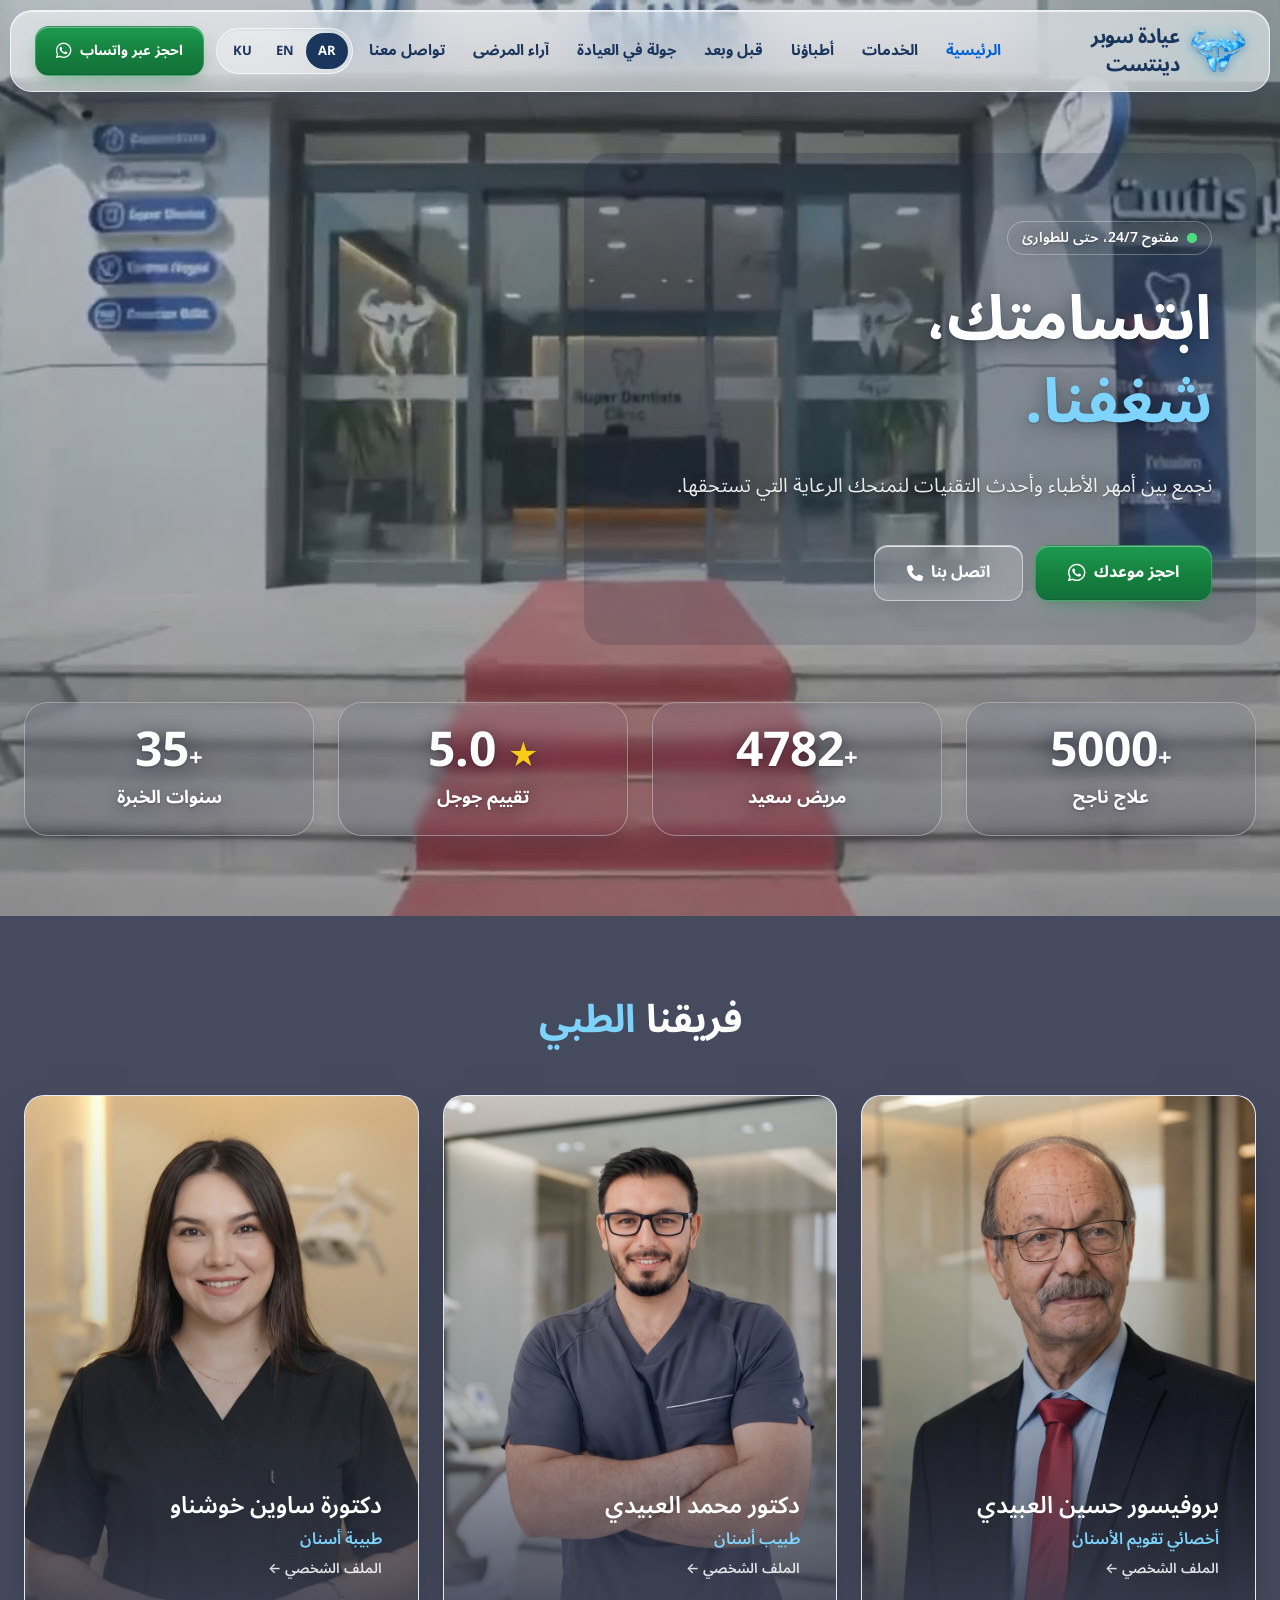
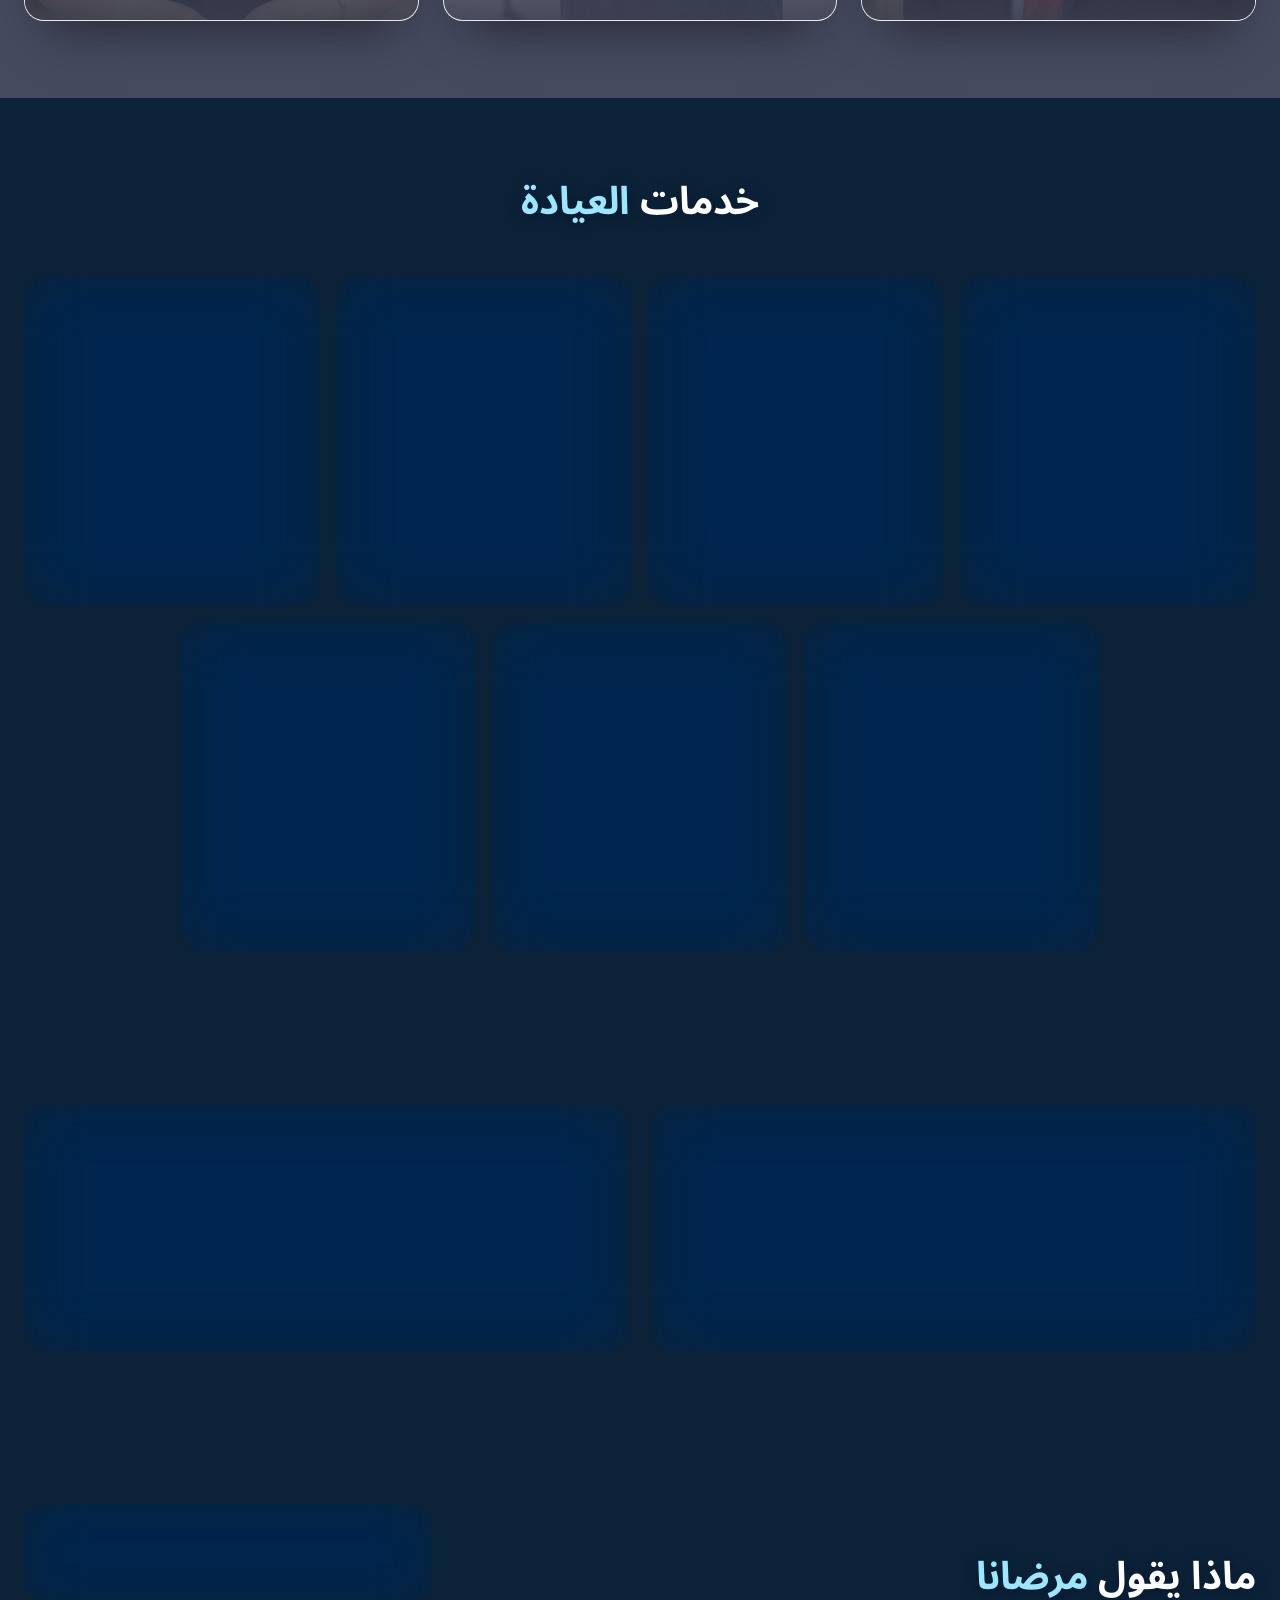
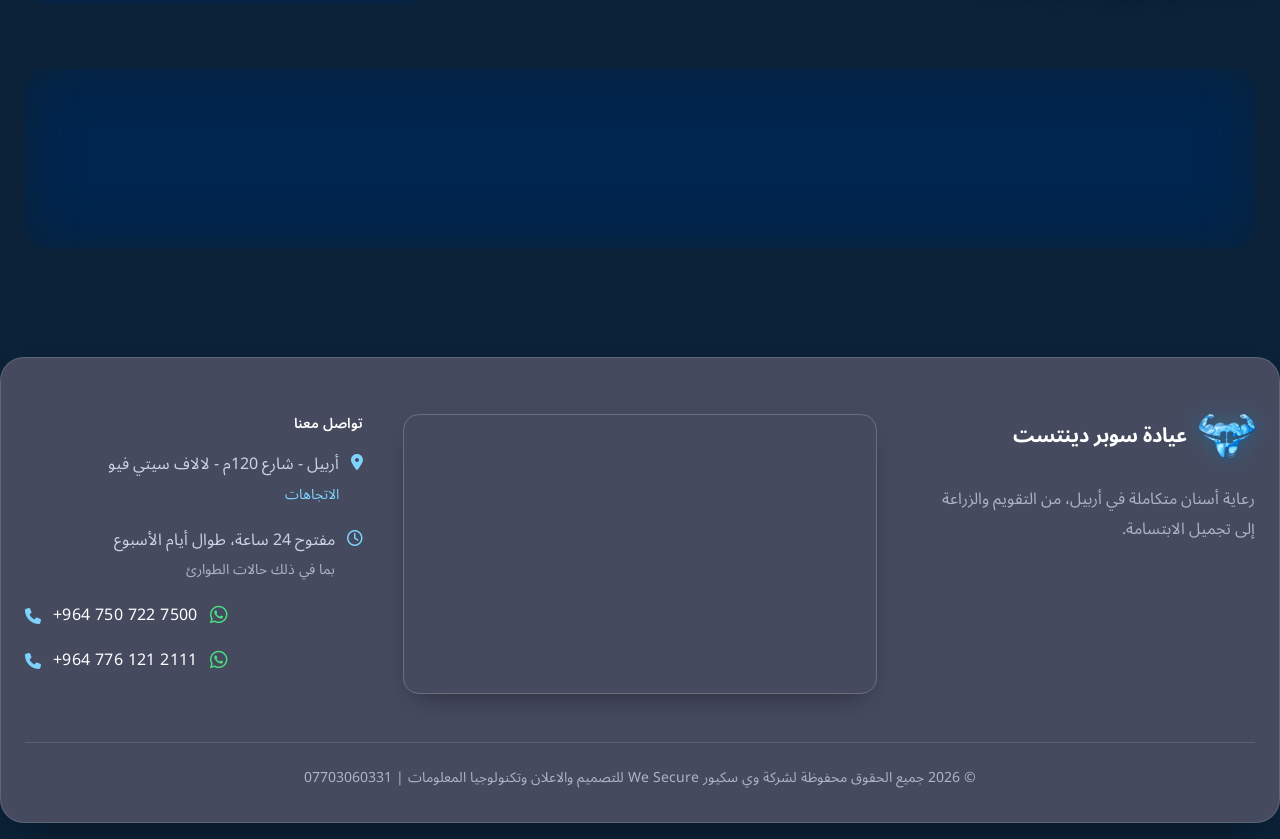
==== commit 20e3361c: "Dark navy pinstripe background; whiter glass panels for readability Co-Authored-By: Claude Opus 5.5 " ====
--- a/index.html
+++ b/index.html
@@ -18,7 +18,7 @@
 <link href="https://fonts.googleapis.com/css2?family=Inter:wght@400;500;600;700&family=Noto+Sans+Arabic:wght@400;500;600;700&display=swap" rel="stylesheet">
 <link rel="stylesheet" href="https://cdnjs.cloudflare.com/ajax/libs/font-awesome/6.4.0/css/all.min.css">
 <!-- Pre-built Tailwind CSS. If you add new Tailwind classes, styles.css must be rebuilt. -->
-<link rel="stylesheet" href="styles.css?v=46">
+<link rel="stylesheet" href="styles.css?v=47">
 <script type="application/ld+json">{"@context": "https://schema.org", "@type": "Dentist", "name": "Super Dentist Clinic", "alternateName": "عيادة سوبر دينتست", "image": "super-dentist-logo.png", "telephone": ["+9647507227500", "+9647761212111"], "address": {"@type": "PostalAddress", "streetAddress": "120m Street, Lalav City View", "addressLocality": "Erbil", "addressCountry": "IQ"}, "medicalSpecialty": ["Orthodontic", "CosmeticDentistry"], "availableLanguage": ["ar", "en", "ku"], "openingHoursSpecification": [{"@type": "OpeningHoursSpecification", "dayOfWeek": ["Monday", "Tuesday", "Wednesday", "Thursday", "Friday", "Saturday", "Sunday"], "opens": "00:00", "closes": "23:59"}]}</script>
 
 </head>
@@ -350,7 +350,7 @@
   { name: 'Rawand B.', stars: 5, month: '2026-09', text: 'I had cleaning, and filling done. Was happy with the speed of the procedure and the capabilties of the whole staff.' }
 ];
 </script>
-<script src="site.js?v=46"></script>
+<script src="site.js?v=47"></script>
 <!-- AI Assistant Chat Widget -->
 <script src="https://app.aiassist.chat/widget.js" data-site-id="82ca7860-756f-42e5-a851-264dc3e4ab57" data-api-url="https://engine.aiassist.chat" async></script>
 </body>
--- a/styles.css
+++ b/styles.css
@@ -1 +1 @@
-*,:after,:before{--tw-border-spacing-x:0;--tw-border-spacing-y:0;--tw-translate-x:0;--tw-translate-y:0;--tw-rotate:0;--tw-skew-x:0;--tw-skew-y:0;--tw-scale-x:1;--tw-scale-y:1;--tw-pan-x: ;--tw-pan-y: ;--tw-pinch-zoom: ;--tw-scroll-snap-strictness:proximity;--tw-gradient-from-position: ;--tw-gradient-via-position: ;--tw-gradient-to-position: ;--tw-ordinal: ;--tw-slashed-zero: ;--tw-numeric-figure: ;--tw-numeric-spacing: ;--tw-numeric-fraction: ;--tw-ring-inset: ;--tw-ring-offset-width:0px;--tw-ring-offset-color:#fff;--tw-ring-color:rgba(59,130,246,.5);--tw-ring-offset-shadow:0 0 #0000;--tw-ring-shadow:0 0 #0000;--tw-shadow:0 0 #0000;--tw-shadow-colored:0 0 #0000;--tw-blur: ;--tw-brightness: ;--tw-contrast: ;--tw-grayscale: ;--tw-hue-rotate: ;--tw-invert: ;--tw-saturate: ;--tw-sepia: ;--tw-drop-shadow: ;--tw-backdrop-blur: ;--tw-backdrop-brightness: ;--tw-backdrop-contrast: ;--tw-backdrop-grayscale: ;--tw-backdrop-hue-rotate: ;--tw-backdrop-invert: ;--tw-backdrop-opacity: ;--tw-backdrop-saturate: ;--tw-backdrop-sepia: ;--tw-contain-size: ;--tw-contain-layout: ;--tw-contain-paint: ;--tw-contain-style: }::backdrop{--tw-border-spacing-x:0;--tw-border-spacing-y:0;--tw-translate-x:0;--tw-translate-y:0;--tw-rotate:0;--tw-skew-x:0;--tw-skew-y:0;--tw-scale-x:1;--tw-scale-y:1;--tw-pan-x: ;--tw-pan-y: ;--tw-pinch-zoom: ;--tw-scroll-snap-strictness:proximity;--tw-gradient-from-position: ;--tw-gradient-via-position: ;--tw-gradient-to-position: ;--tw-ordinal: ;--tw-slashed-zero: ;--tw-numeric-figure: ;--tw-numeric-spacing: ;--tw-numeric-fraction: ;--tw-ring-inset: ;--tw-ring-offset-width:0px;--tw-ring-offset-color:#fff;--tw-ring-color:rgba(59,130,246,.5);--tw-ring-offset-shadow:0 0 #0000;--tw-ring-shadow:0 0 #0000;--tw-shadow:0 0 #0000;--tw-shadow-colored:0 0 #0000;--tw-blur: ;--tw-brightness: ;--tw-contrast: ;--tw-grayscale: ;--tw-hue-rotate: ;--tw-invert: ;--tw-saturate: ;--tw-sepia: ;--tw-drop-shadow: ;--tw-backdrop-blur: ;--tw-backdrop-brightness: ;--tw-backdrop-contrast: ;--tw-backdrop-grayscale: ;--tw-backdrop-hue-rotate: ;--tw-backdrop-invert: ;--tw-backdrop-opacity: ;--tw-backdrop-saturate: ;--tw-backdrop-sepia: ;--tw-contain-size: ;--tw-contain-layout: ;--tw-contain-paint: ;--tw-contain-style: }/*! tailwindcss v3.4.19 | MIT License | https://tailwindcss.com*/*,:after,:before{box-sizing:border-box;border:0 solid #e5e7eb}:after,:before{--tw-content:""}:host,html{line-height:1.5;-webkit-text-size-adjust:100%;-moz-tab-size:4;-o-tab-size:4;tab-size:4;font-family:Noto Sans Arabic,Inter,sans-serif;font-feature-settings:normal;font-variation-settings:normal;-webkit-tap-highlight-color:transparent}body{margin:0;line-height:inherit}hr{height:0;color:inherit;border-top-width:1px}abbr:where([title]){-webkit-text-decoration:underline dotted;text-decoration:underline dotted}h1,h2,h3,h4,h5,h6{font-size:inherit;font-weight:inherit}a{color:inherit;text-decoration:inherit}b,strong{font-weight:bolder}code,kbd,pre,samp{font-family:ui-monospace,SFMono-Regular,Menlo,Monaco,Consolas,Liberation Mono,Courier New,monospace;font-feature-settings:normal;font-variation-settings:normal;font-size:1em}small{font-size:80%}sub,sup{font-size:75%;line-height:0;position:relative;vertical-align:baseline}sub{bottom:-.25em}sup{top:-.5em}table{text-indent:0;border-color:inherit;border-collapse:collapse}button,input,optgroup,select,textarea{font-family:inherit;font-feature-settings:inherit;font-variation-settings:inherit;font-size:100%;font-weight:inherit;line-height:inherit;letter-spacing:inherit;color:inherit;margin:0;padding:0}button,select{text-transform:none}button,input:where([type=button]),input:where([type=reset]),input:where([type=submit]){-webkit-appearance:button;background-color:transparent;background-image:none}:-moz-focusring{outline:auto}:-moz-ui-invalid{box-shadow:none}progress{vertical-align:baseline}::-webkit-inner-spin-button,::-webkit-outer-spin-button{height:auto}[type=search]{-webkit-appearance:textfield;outline-offset:-2px}::-webkit-search-decoration{-webkit-appearance:none}::-webkit-file-upload-button{-webkit-appearance:button;font:inherit}summary{display:list-item}blockquote,dd,dl,figure,h1,h2,h3,h4,h5,h6,hr,p,pre{margin:0}fieldset{margin:0}fieldset,legend{padding:0}menu,ol,ul{list-style:none;margin:0;padding:0}dialog{padding:0}textarea{resize:vertical}input::-moz-placeholder,textarea::-moz-placeholder{opacity:1;color:#9ca3af}input::placeholder,textarea::placeholder{opacity:1;color:#9ca3af}[role=button],button{cursor:pointer}:disabled{cursor:default}audio,canvas,embed,iframe,img,object,svg,video{display:block;vertical-align:middle}img,video{max-width:100%;height:auto}[hidden]:where(:not([hidden=until-found])){display:none}.pointer-events-none{pointer-events:none}.visible{visibility:visible}.fixed{position:fixed}.absolute{position:absolute}.relative{position:relative}.sticky{position:sticky}.inset-0{inset:0}.inset-x-0{left:0;right:0}.-end-5{inset-inline-end:-1.25rem}.-start-5{inset-inline-start:-1.25rem}.bottom-0{bottom:0}.left-0{left:0}.top-0{top:0}.top-\[45\%\]{top:45%}.top-full{top:100%}.isolate{isolation:isolate}.z-0{z-index:0}.z-10{z-index:10}.z-40{z-index:40}.z-50{z-index:50}.z-\[-1\]{z-index:-1}.z-\[60\]{z-index:60}.mx-3{margin-left:.75rem;margin-right:.75rem}.mx-auto{margin-left:auto;margin-right:auto}.mb-1{margin-bottom:.25rem}.mb-2{margin-bottom:.5rem}.mb-24{margin-bottom:6rem}.mb-4{margin-bottom:1rem}.mb-8{margin-bottom:2rem}.mt-1{margin-top:.25rem}.mt-1\.5{margin-top:.375rem}.mt-10{margin-top:2.5rem}.mt-12{margin-top:3rem}.mt-2{margin-top:.5rem}.mt-8{margin-top:2rem}.mt-auto{margin-top:auto}.line-clamp-2{-webkit-line-clamp:2}.line-clamp-2,.line-clamp-5{overflow:hidden;display:-webkit-box;-webkit-box-orient:vertical}.line-clamp-5{-webkit-line-clamp:5}.block{display:block}.inline-block{display:inline-block}.flex{display:flex}.inline-flex{display:inline-flex}.\!grid{display:grid!important}.grid{display:grid}.hidden{display:none}.aspect-\[16\/10\]{aspect-ratio:16/10}.aspect-\[3\/4\]{aspect-ratio:3/4}.aspect-\[4\/3\]{aspect-ratio:4/3}.h-11{height:2.75rem}.h-12{height:3rem}.h-2\.5{height:.625rem}.h-5{height:1.25rem}.h-6{height:1.5rem}.h-7{height:1.75rem}.h-8{height:2rem}.h-80{height:20rem}.h-full{height:100%}.max-h-full{max-height:100%}.min-h-\[1px\]{min-height:1px}.min-h-\[240px\]{min-height:240px}.min-h-\[600px\]{min-height:600px}.w-11{width:2.75rem}.w-2\.5{width:.625rem}.w-5{width:1.25rem}.w-6{width:1.5rem}.w-7{width:1.75rem}.w-8{width:2rem}.w-\[85\%\]{width:85%}.w-full{width:100%}.min-w-0{min-width:0}.max-w-2xl{max-width:42rem}.max-w-5xl{max-width:64rem}.max-w-6xl{max-width:72rem}.max-w-7xl{max-width:80rem}.max-w-\[1320px\]{max-width:1320px}.max-w-\[36ch\]{max-width:36ch}.max-w-\[420px\]{max-width:420px}.max-w-\[60ch\]{max-width:60ch}.max-w-\[62ch\]{max-width:62ch}.max-w-full{max-width:100%}.max-w-xl{max-width:36rem}.flex-1{flex:1 1 0%}.flex-\[1\.6\]{flex:1.6}.shrink-0{flex-shrink:0}.grow{flex-grow:1}.-translate-y-1\/2{--tw-translate-y:-50%}.-translate-y-1\/2,.transform{transform:translate(var(--tw-translate-x),var(--tw-translate-y)) rotate(var(--tw-rotate)) skewX(var(--tw-skew-x)) skewY(var(--tw-skew-y)) scaleX(var(--tw-scale-x)) scaleY(var(--tw-scale-y))}@keyframes ping{75%,to{transform:scale(2);opacity:0}}.animate-ping{animation:ping 1s cubic-bezier(0,0,.2,1) infinite}.cursor-zoom-out{cursor:zoom-out}.resize{resize:both}.snap-x{scroll-snap-type:x var(--tw-scroll-snap-strictness)}.snap-mandatory{--tw-scroll-snap-strictness:mandatory}.snap-start{scroll-snap-align:start}.grid-cols-2{grid-template-columns:repeat(2,minmax(0,1fr))}.flex-col{flex-direction:column}.flex-wrap{flex-wrap:wrap}.items-start{align-items:flex-start}.items-center{align-items:center}.items-stretch{align-items:stretch}.justify-end{justify-content:flex-end}.justify-center{justify-content:center}.justify-between{justify-content:space-between}.gap-1\.5{gap:.375rem}.gap-10{gap:2.5rem}.gap-2{gap:.5rem}.gap-3{gap:.75rem}.gap-4{gap:1rem}.gap-6{gap:1.5rem}.gap-x-5{-moz-column-gap:1.25rem;column-gap:1.25rem}.gap-y-3{row-gap:.75rem}.space-y-10>:not([hidden])~:not([hidden]){--tw-space-y-reverse:0;margin-top:calc(2.5rem*(1 - var(--tw-space-y-reverse)));margin-bottom:calc(2.5rem*var(--tw-space-y-reverse))}.space-y-2>:not([hidden])~:not([hidden]){--tw-space-y-reverse:0;margin-top:calc(.5rem*(1 - var(--tw-space-y-reverse)));margin-bottom:calc(.5rem*var(--tw-space-y-reverse))}.space-y-3>:not([hidden])~:not([hidden]){--tw-space-y-reverse:0;margin-top:calc(.75rem*(1 - var(--tw-space-y-reverse)));margin-bottom:calc(.75rem*var(--tw-space-y-reverse))}.space-y-4>:not([hidden])~:not([hidden]){--tw-space-y-reverse:0;margin-top:calc(1rem*(1 - var(--tw-space-y-reverse)));margin-bottom:calc(1rem*var(--tw-space-y-reverse))}.space-y-5>:not([hidden])~:not([hidden]){--tw-space-y-reverse:0;margin-top:calc(1.25rem*(1 - var(--tw-space-y-reverse)));margin-bottom:calc(1.25rem*var(--tw-space-y-reverse))}.space-y-6>:not([hidden])~:not([hidden]){--tw-space-y-reverse:0;margin-top:calc(1.5rem*(1 - var(--tw-space-y-reverse)));margin-bottom:calc(1.5rem*var(--tw-space-y-reverse))}.space-y-8>:not([hidden])~:not([hidden]){--tw-space-y-reverse:0;margin-top:calc(2rem*(1 - var(--tw-space-y-reverse)));margin-bottom:calc(2rem*var(--tw-space-y-reverse))}.self-start{align-self:flex-start}.overflow-hidden{overflow:hidden}.overflow-x-auto{overflow-x:auto}.scroll-smooth{scroll-behavior:smooth}.truncate{overflow:hidden;text-overflow:ellipsis}.truncate,.whitespace-nowrap{white-space:nowrap}.whitespace-pre-line{white-space:pre-line}.rounded-2xl{border-radius:1rem}.rounded-3xl{border-radius:1.5rem}.rounded-\[14px\]{border-radius:14px}.rounded-\[20px\]{border-radius:20px}.rounded-\[2rem\]{border-radius:2rem}.rounded-full{border-radius:9999px}.rounded-b-2xl{border-bottom-right-radius:1rem;border-bottom-left-radius:1rem}.rounded-t-\[23px\]{border-top-left-radius:23px;border-top-right-radius:23px}.border{border-width:1px}.border-\[1\.5px\]{border-width:1.5px}.border-b{border-bottom-width:1px}.border-t{border-top-width:1px}.border-navyBlue\/10{border-color:rgba(26,54,93,.1)}.border-navyBlue\/15{border-color:rgba(26,54,93,.15)}.border-slate-200{--tw-border-opacity:1;border-color:rgb(226 232 240/var(--tw-border-opacity,1))}.border-slate-300{--tw-border-opacity:1;border-color:rgb(203 213 225/var(--tw-border-opacity,1))}.border-slate-900\/10{border-color:rgba(15,23,42,.1)}.border-white\/20{border-color:hsla(0,0%,100%,.2)}.border-white\/30{border-color:hsla(0,0%,100%,.3)}.border-white\/60{border-color:hsla(0,0%,100%,.6)}.bg-\[\#1a73e8\]{--tw-bg-opacity:1;background-color:rgb(26 115 232/var(--tw-bg-opacity,1))}.bg-\[\#4ADE80\]{--tw-bg-opacity:1;background-color:rgb(74 222 128/var(--tw-bg-opacity,1))}.bg-black\/85{background-color:rgba(0,0,0,.85)}.bg-deepBlue{--tw-bg-opacity:1;background-color:rgb(0 98 214/var(--tw-bg-opacity,1))}.bg-navyBlue{--tw-bg-opacity:1;background-color:rgb(26 54 93/var(--tw-bg-opacity,1))}.bg-navyBlue\/20{background-color:rgba(26,54,93,.2)}.bg-sky-50{--tw-bg-opacity:1;background-color:rgb(240 249 255/var(--tw-bg-opacity,1))}.bg-slate-200{--tw-bg-opacity:1;background-color:rgb(226 232 240/var(--tw-bg-opacity,1))}.bg-whatsapp{--tw-bg-opacity:1;background-color:rgb(21 128 61/var(--tw-bg-opacity,1))}.bg-white{--tw-bg-opacity:1;background-color:rgb(255 255 255/var(--tw-bg-opacity,1))}.bg-white\/10{background-color:hsla(0,0%,100%,.1)}.bg-white\/60{background-color:hsla(0,0%,100%,.6)}.bg-white\/75{background-color:hsla(0,0%,100%,.75)}.bg-white\/95{background-color:hsla(0,0%,100%,.95)}.bg-gradient-to-t{background-image:linear-gradient(to top,var(--tw-gradient-stops))}.from-\[\#0A192F\]\/90{--tw-gradient-from:rgba(10,25,47,.9) var(--tw-gradient-from-position);--tw-gradient-to:rgba(10,25,47,0) var(--tw-gradient-to-position);--tw-gradient-stops:var(--tw-gradient-from),var(--tw-gradient-to)}.via-\[\#0A192F\]\/25{--tw-gradient-to:rgba(10,25,47,0) var(--tw-gradient-to-position);--tw-gradient-stops:var(--tw-gradient-from),rgba(10,25,47,.25) var(--tw-gradient-via-position),var(--tw-gradient-to)}.via-40\%{--tw-gradient-via-position:40%}.to-transparent{--tw-gradient-to:transparent var(--tw-gradient-to-position)}.object-cover{-o-object-fit:cover;object-fit:cover}.object-top{-o-object-position:top;object-position:top}.\!p-0{padding:0!important}.p-1{padding:.25rem}.p-1\.5{padding:.375rem}.p-2\.5{padding:.625rem}.p-3{padding:.75rem}.p-4{padding:1rem}.p-6{padding:1.5rem}.p-7{padding:1.75rem}.p-8{padding:2rem}.px-2{padding-left:.5rem;padding-right:.5rem}.px-2\.5{padding-left:.625rem;padding-right:.625rem}.px-3{padding-left:.75rem;padding-right:.75rem}.px-3\.5{padding-left:.875rem;padding-right:.875rem}.px-4{padding-left:1rem;padding-right:1rem}.px-5{padding-left:1.25rem;padding-right:1.25rem}.px-6{padding-left:1.5rem;padding-right:1.5rem}.px-8{padding-left:2rem;padding-right:2rem}.py-1\.5{padding-top:.375rem;padding-bottom:.375rem}.py-10{padding-top:2.5rem;padding-bottom:2.5rem}.py-12{padding-top:3rem;padding-bottom:3rem}.py-2{padding-top:.5rem;padding-bottom:.5rem}.py-2\.5{padding-top:.625rem;padding-bottom:.625rem}.py-3{padding-top:.75rem;padding-bottom:.75rem}.py-4{padding-top:1rem;padding-bottom:1rem}.pb-1{padding-bottom:.25rem}.pb-10{padding-bottom:2.5rem}.pb-12{padding-bottom:3rem}.pb-14{padding-bottom:3.5rem}.pb-4{padding-bottom:1rem}.pb-8{padding-bottom:2rem}.pb-\[76px\]{padding-bottom:76px}.pt-0{padding-top:0}.pt-1\.5{padding-top:.375rem}.pt-14{padding-top:3.5rem}.pt-2{padding-top:.5rem}.pt-24{padding-top:6rem}.pt-3{padding-top:.75rem}.pt-4{padding-top:1rem}.pt-6{padding-top:1.5rem}.text-left{text-align:left}.text-center{text-align:center}.text-start{text-align:start}.font-sans{font-family:Noto Sans Arabic,Inter,sans-serif}.text-2xl{font-size:1.5rem;line-height:2rem}.text-3xl{font-size:1.875rem;line-height:2.25rem}.text-5xl{font-size:3rem;line-height:1}.text-\[13\.5px\]{font-size:13.5px}.text-\[13px\]{font-size:13px}.text-\[15px\]{font-size:15px}.text-base{font-size:1rem;line-height:1.5rem}.text-lg{font-size:1.125rem;line-height:1.75rem}.text-sm{font-size:.875rem;line-height:1.25rem}.text-xl{font-size:1.25rem;line-height:1.75rem}.text-xs{font-size:.75rem;line-height:1rem}.font-black{font-weight:900}.font-bold{font-weight:700}.font-medium{font-weight:500}.font-normal{font-weight:400}.font-semibold{font-weight:600}.leading-none{line-height:1}.leading-relaxed{line-height:1.625}.leading-tight{line-height:1.25}.tracking-tight{letter-spacing:-.025em}.tracking-wide{letter-spacing:.025em}.tracking-wider{letter-spacing:.05em}.text-\[\#0062D6\]{--tw-text-opacity:1;color:rgb(0 98 214/var(--tw-text-opacity,1))}.text-\[\#15803D\]{--tw-text-opacity:1;color:rgb(21 128 61/var(--tw-text-opacity,1))}.text-\[\#7DD3FC\]{--tw-text-opacity:1;color:rgb(125 211 252/var(--tw-text-opacity,1))}.text-cyan-600{--tw-text-opacity:1;color:rgb(8 145 178/var(--tw-text-opacity,1))}.text-deepBlue{--tw-text-opacity:1;color:rgb(0 98 214/var(--tw-text-opacity,1))}.text-navyBlue{--tw-text-opacity:1;color:rgb(26 54 93/var(--tw-text-opacity,1))}.text-slate-200{--tw-text-opacity:1;color:rgb(226 232 240/var(--tw-text-opacity,1))}.text-slate-500{--tw-text-opacity:1;color:rgb(100 116 139/var(--tw-text-opacity,1))}.text-slate-600{--tw-text-opacity:1;color:rgb(71 85 105/var(--tw-text-opacity,1))}.text-slate-700{--tw-text-opacity:1;color:rgb(51 65 85/var(--tw-text-opacity,1))}.text-slate-900{--tw-text-opacity:1;color:rgb(15 23 42/var(--tw-text-opacity,1))}.text-whatsapp{--tw-text-opacity:1;color:rgb(21 128 61/var(--tw-text-opacity,1))}.text-white{--tw-text-opacity:1;color:rgb(255 255 255/var(--tw-text-opacity,1))}.text-white\/85{color:hsla(0,0%,100%,.85)}.text-white\/90{color:hsla(0,0%,100%,.9)}.text-yellow-400{--tw-text-opacity:1;color:rgb(250 204 21/var(--tw-text-opacity,1))}.text-yellow-500{--tw-text-opacity:1;color:rgb(234 179 8/var(--tw-text-opacity,1))}.underline{text-decoration-line:underline}.decoration-white\/40{text-decoration-color:hsla(0,0%,100%,.4)}.underline-offset-4{text-underline-offset:4px}.antialiased{-webkit-font-smoothing:antialiased;-moz-osx-font-smoothing:grayscale}.opacity-60{opacity:.6}.shadow-\[0_-4px_16px_rgba\(15\2c 23\2c 42\2c \.08\)\]{--tw-shadow:0 -4px 16px rgba(15,23,42,.08);--tw-shadow-colored:0 -4px 16px var(--tw-shadow-color);box-shadow:var(--tw-ring-offset-shadow,0 0 #0000),var(--tw-ring-shadow,0 0 #0000),var(--tw-shadow)}.shadow-\[0_12px_30px_-14px_rgba\(0\2c 0\2c 0\2c \.5\)\]{--tw-shadow:0 12px 30px -14px rgba(0,0,0,.5);--tw-shadow-colored:0 12px 30px -14px var(--tw-shadow-color);box-shadow:var(--tw-ring-offset-shadow,0 0 #0000),var(--tw-ring-shadow,0 0 #0000),var(--tw-shadow)}.shadow-\[0_1px_2px_rgba\(15\2c 23\2c 42\2c \.04\)\2c 0_8px_24px_rgba\(15\2c 23\2c 42\2c \.08\)\]{--tw-shadow:0 1px 2px rgba(15,23,42,.04),0 8px 24px rgba(15,23,42,.08);--tw-shadow-colored:0 1px 2px var(--tw-shadow-color),0 8px 24px var(--tw-shadow-color);box-shadow:var(--tw-ring-offset-shadow,0 0 #0000),var(--tw-ring-shadow,0 0 #0000),var(--tw-shadow)}.shadow-cta{--tw-shadow:0 1px 2px rgba(0,0,0,.08),0 6px 16px rgba(21,128,61,.28);--tw-shadow-colored:0 1px 2px var(--tw-shadow-color),0 6px 16px var(--tw-shadow-color)}.shadow-cta,.shadow-lg{box-shadow:var(--tw-ring-offset-shadow,0 0 #0000),var(--tw-ring-shadow,0 0 #0000),var(--tw-shadow)}.shadow-lg{--tw-shadow:0 10px 15px -3px rgba(0,0,0,.1),0 4px 6px -4px rgba(0,0,0,.1);--tw-shadow-colored:0 10px 15px -3px var(--tw-shadow-color),0 4px 6px -4px var(--tw-shadow-color)}.shadow-sm{--tw-shadow:0 1px 2px 0 rgba(0,0,0,.05);--tw-shadow-colored:0 1px 2px 0 var(--tw-shadow-color);box-shadow:var(--tw-ring-offset-shadow,0 0 #0000),var(--tw-ring-shadow,0 0 #0000),var(--tw-shadow)}.filter{filter:var(--tw-blur) var(--tw-brightness) var(--tw-contrast) var(--tw-grayscale) var(--tw-hue-rotate) var(--tw-invert) var(--tw-saturate) var(--tw-sepia) var(--tw-drop-shadow)}.transition-all{transition-property:all;transition-timing-function:cubic-bezier(.4,0,.2,1);transition-duration:.15s}.transition-colors{transition-property:color,background-color,border-color,text-decoration-color,fill,stroke;transition-timing-function:cubic-bezier(.4,0,.2,1);transition-duration:.15s}.transition-transform{transition-property:transform;transition-timing-function:cubic-bezier(.4,0,.2,1);transition-duration:.15s}.duration-200{transition-duration:.2s}.duration-500{transition-duration:.5s}html{scroll-behavior:smooth}body{color:#1a365d;overflow-x:hidden}[id],footer,section{scroll-margin-top:90px}@media (prefers-reduced-motion:reduce){html{scroll-behavior:auto}.bg-video{display:none}}.glass-panel{background:#fff!important;border:1px solid #e2e8f0;box-shadow:0 1px 2px rgba(15,23,42,.04),0 8px 24px rgba(15,23,42,.06);transition:transform .15s ease,box-shadow .15s ease,border-color .15s ease}a.glass-panel:hover{border-color:#cbd5e1;box-shadow:0 2px 4px rgba(15,23,42,.05),0 16px 32px rgba(15,23,42,.1)}.site-header{background:hsla(0,0%,100%,.8);-webkit-backdrop-filter:blur(20px) saturate(180%);backdrop-filter:blur(20px) saturate(180%);border-bottom:1px solid rgba(15,23,42,.08)}.hero-panel{background:hsla(0,0%,100%,.84);-webkit-backdrop-filter:blur(24px) saturate(160%);backdrop-filter:blur(24px) saturate(160%);border:1px solid hsla(0,0%,100%,.9);box-shadow:0 1px 2px rgba(15,23,42,.06),0 20px 48px rgba(15,23,42,.14)}.stat-tile{background:hsla(0,0%,100%,.9);-webkit-backdrop-filter:blur(16px) saturate(160%);backdrop-filter:blur(16px) saturate(160%);border:1px solid hsla(0,0%,100%,.95);box-shadow:0 8px 24px rgba(15,23,42,.08)}.card{background:#fff;border:1px solid rgba(26,54,93,.08);box-shadow:0 6px 24px rgba(26,54,93,.06)}.subtext-glow,.text-glow{color:#1a365d}.lang-text{display:none}html[lang=ar] .lang-ar,html[lang=en] .lang-en,html[lang=ku] .lang-ku{display:inline-block}html[lang=ar] .lang-ar-block,html[lang=en] .lang-en-block,html[lang=ku] .lang-ku-block{display:block}.ba{position:relative;overflow:hidden;aspect-ratio:4/3;-webkit-user-select:none;-moz-user-select:none;user-select:none;background:#e2e8f0}.ba img{position:absolute;inset:0;width:100%;height:100%;-o-object-fit:cover;object-fit:cover}.ba .ba-before{clip-path:inset(0 calc(100% - var(--pos, 50%)) 0 0)}.ba .ba-line{top:0;bottom:0;left:var(--pos,50%);width:3px;margin-left:-1.5px;box-shadow:0 0 8px rgba(0,0,0,.3);pointer-events:none}.ba .ba-knob,.ba .ba-line{position:absolute;background:#fff}.ba .ba-knob{top:50%;left:50%;width:40px;height:40px;margin:-20px 0 0 -20px;border-radius:9999px;color:#1a365d;display:flex;align-items:center;justify-content:center;font-size:14px;box-shadow:0 2px 10px rgba(0,0,0,.25)}.ba input[type=range]{position:absolute;inset:0;width:100%;height:100%;opacity:0;cursor:ew-resize;margin:0}.ba .ba-tag{position:absolute;top:10px;padding:2px 10px;border-radius:9999px;background:rgba(26,54,93,.75);color:#fff;font-size:12px;font-weight:700;pointer-events:none}.filter-btn.is-active{background:#1a365d;color:#fff}.logo-metal{position:relative;display:inline-block;flex-shrink:0;filter:drop-shadow(0 2px 4px rgba(0,60,140,.35)) drop-shadow(0 0 10px rgba(0,229,255,.25))}.logo-metal:after{content:"";position:absolute;inset:0;pointer-events:none;background:linear-gradient(115deg,transparent 35%,hsla(0,0%,100%,.85) 48%,rgba(200,245,255,.6) 52%,transparent 65%);background-size:250% 100%;background-position:150% 0;-webkit-mask:url(super-dentist-logo.png) center/contain no-repeat;mask:url(super-dentist-logo.png) center/contain no-repeat;mix-blend-mode:screen;animation:logo-shine 5s ease-in-out infinite}a:hover .logo-metal:after{animation-duration:1.6s}@keyframes logo-shine{0%,60%{background-position:150% 0}to{background-position:-50% 0}}@media (prefers-reduced-motion:reduce){.logo-metal:after{animation:none;display:none}}.no-scrollbar{scrollbar-width:none}.no-scrollbar::-webkit-scrollbar{display:none}h1{line-height:1.15!important}h2{line-height:1.2!important}html[lang=ar] h1,html[lang=ku] h1{line-height:1.35!important}html[lang=ar] h2,html[lang=ku] h2{line-height:1.4!important}html[lang=en] h1,html[lang=en] h2{letter-spacing:-.02em}a:focus-visible,button:focus-visible{outline:3px solid #0062d6;outline-offset:3px}.t-display{font-size:clamp(2.25rem,1.6rem + 2.8vw,4rem);letter-spacing:-.025em}.t-h1{font-size:clamp(2rem,1.6rem + 1.6vw,3rem)}.t-h2{font-size:clamp(1.75rem,1.45rem + 1.2vw,2.5rem)}.t-h3{font-size:clamp(1.25rem,1.15rem + .4vw,1.5rem);line-height:1.3}.t-lead{font-size:clamp(1.0625rem,1rem + .3vw,1.25rem);line-height:1.6;font-weight:400}h1.t-display{line-height:1.1!important}html[lang=ar] .t-display,html[lang=ku] .t-display{line-height:1.35!important;letter-spacing:0}html[lang=ar] .t-lead,html[lang=ku] .t-lead{line-height:1.8}html[lang=ar] .t-h3,html[lang=ku] .t-h3{line-height:1.45}body{font-size:1rem;line-height:1.65}html[lang=ar] body,html[lang=ku] body{line-height:1.85}html[lang=en] body{font-family:Inter,system-ui,-apple-system,Segoe UI,sans-serif}.hero-overlay{background:linear-gradient(90deg,rgba(10,25,47,.8),rgba(10,25,47,.5) 50%,rgba(10,25,47,.18))}html[dir=rtl] .hero-overlay{background:linear-gradient(270deg,rgba(10,25,47,.8),rgba(10,25,47,.5) 50%,rgba(10,25,47,.18))}@media (max-width:767px){.hero-overlay,html[dir=rtl] .hero-overlay{background:rgba(10,25,47,.62)}}:root{--section-y:clamp(56px,6vw,104px);--radius-sm:8px;--radius-md:14px;--radius-lg:20px;--shadow-sm:0 1px 2px rgba(15,23,42,.05);--shadow-md:0 1px 2px rgba(15,23,42,.04),0 8px 24px rgba(15,23,42,.08)}main>div>section:not(#home):not(#stats),main>section:not(#home):not(#stats){padding-top:var(--section-y);padding-bottom:var(--section-y)}main>section#location{padding-top:0}.card,.glass-panel{border-radius:var(--radius-lg)!important}.card{box-shadow:var(--shadow-md);border-color:#e2e8f0}#btn-ar,#btn-en,#btn-ku{min-height:34px;min-width:40px}main>section.page-head{padding-top:calc(96px + clamp(28px, 4vw, 64px))!important;padding-bottom:28px!important}main>section.page-head+section{padding-top:8px!important}:root{--glass:hsla(0,0%,100%,.42);--glass-strong:hsla(0,0%,100%,.62);--glass-edge:hsla(0,0%,100%,.65);--glass-blur:blur(28px) saturate(185%);--glass-shadow:0 1px 1px hsla(0,0%,100%,.6) inset,0 -1px 1px hsla(0,0%,100%,.18) inset,0 0 0 1px hsla(0,0%,100%,.22) inset,0 22px 48px -22px rgba(20,40,90,.38),0 6px 16px -10px rgba(20,40,90,.22)}body{background:#d8e6fb!important}body:before{content:"";position:fixed;inset:0;z-index:-1;pointer-events:none;background:radial-gradient(60vmax 50vmax at 0 0,rgba(59,130,246,.55),transparent 60%),radial-gradient(50vmax 45vmax at 100% 10%,rgba(139,92,246,.42),transparent 62%),radial-gradient(55vmax 50vmax at 15% 100%,rgba(20,184,166,.45),transparent 60%),radial-gradient(45vmax 40vmax at 95% 95%,rgba(236,72,153,.28),transparent 62%),radial-gradient(40vmax 35vmax at 55% 50%,rgba(125,211,252,.45),transparent 65%),linear-gradient(160deg,#cfe0fb,#e4ddfb 50%,#d3f1ee)}.card,.crystal,.glass-panel,.stat-tile{position:relative;isolation:isolate;overflow:hidden;background:linear-gradient(150deg,hsla(0,0%,100%,.58),hsla(0,0%,100%,.34) 55%,hsla(0,0%,100%,.26))!important;-webkit-backdrop-filter:var(--glass-blur);backdrop-filter:var(--glass-blur);border:1px solid var(--glass-edge)!important;border-radius:24px!important;box-shadow:var(--glass-shadow)!important;transition:transform .3s cubic-bezier(.2,.8,.2,1),box-shadow .3s,background .3s}.crystal>.cg{position:absolute;pointer-events:none;z-index:-1;margin:0!important}.crystal>.cg-lens{inset:0;border-radius:inherit;background:radial-gradient(120% 70% at 12% -10%,hsla(0,0%,100%,.55),transparent 55%),linear-gradient(180deg,hsla(0,0%,100%,.18),transparent 35%)}.crystal>.cg-spec{width:320px;height:320px;left:30%;top:28%;border-radius:50%;background:radial-gradient(closest-side,hsla(0,0%,100%,.45),hsla(0,0%,100%,.1) 50%,transparent 75%);transform:translate(calc(var(--sx,0px) - 160px),calc(var(--sy,0px) - 160px));transition:transform .4s cubic-bezier(.2,.8,.2,1),opacity .3s;opacity:0}.crystal:hover>.cg-spec{opacity:1}a.crystal:hover,button.crystal:hover{transform:translateY(-3px);background:linear-gradient(150deg,hsla(0,0%,100%,.66),hsla(0,0%,100%,.4))!important}.crystal-dark{background:linear-gradient(150deg,rgba(20,35,70,.5),rgba(10,25,55,.34))!important;border-color:hsla(0,0%,100%,.28)!important;-webkit-backdrop-filter:blur(30px) saturate(170%);backdrop-filter:blur(30px) saturate(170%)}.crystal-dark>.cg-lens{background:radial-gradient(120% 70% at 12% -10%,hsla(0,0%,100%,.22),transparent 55%)}.hero-overlay,html[dir=rtl] .hero-overlay{background:linear-gradient(180deg,rgba(10,25,47,.25),rgba(10,25,47,.35))}.stat-tile{background:linear-gradient(150deg,hsla(0,0%,100%,.72),hsla(0,0%,100%,.5))!important}nav.site-header{top:10px;left:50%;transform:translateX(-50%);width:min(1320px,calc(100% - 20px))!important;border-radius:22px;background:hsla(0,0%,100%,.5);-webkit-backdrop-filter:blur(30px) saturate(190%);backdrop-filter:blur(30px) saturate(190%);border:1px solid hsla(0,0%,100%,.7);box-shadow:inset 0 1px 1px hsla(0,0%,100%,.7),0 12px 32px -14px rgba(20,40,90,.35)}nav.site-header:after{display:none}#mobile-menu{top:calc(100% + 8px);border-radius:22px;background:hsla(0,0%,100%,.62)!important;-webkit-backdrop-filter:blur(30px) saturate(190%);backdrop-filter:blur(30px) saturate(190%);border:1px solid hsla(0,0%,100%,.7);box-shadow:0 20px 40px -18px rgba(20,40,90,.35)}nav.site-header [role=group]{background:hsla(0,0%,100%,.35)!important;border:1px solid hsla(0,0%,100%,.7)!important;box-shadow:inset 0 1px 2px rgba(20,40,90,.08)}.bg-whatsapp{background:linear-gradient(180deg,#1c9a50,#15803d 55%,#12703a)!important;box-shadow:inset 0 1px 0 hsla(0,0%,100%,.35),inset 0 -1px 0 rgba(0,0,0,.12),0 8px 20px -8px rgba(21,128,61,.6)!important;border:1px solid hsla(0,0%,100%,.18)}.bg-whatsapp:hover{background:linear-gradient(180deg,#188b48,#12703a)!important}a.border-\[1\.5px\],a.border-slate-300{background:hsla(0,0%,100%,.5)!important;border-color:hsla(0,0%,100%,.85)!important;-webkit-backdrop-filter:blur(20px) saturate(180%);backdrop-filter:blur(20px) saturate(180%);box-shadow:inset 0 1px 0 hsla(0,0%,100%,.8),0 6px 16px -10px rgba(20,40,90,.3)}a.border-slate-300:hover{background:hsla(0,0%,100%,.72)!important}#home a.border-white\/60{background:hsla(0,0%,100%,.16)!important;border-color:hsla(0,0%,100%,.5)!important;-webkit-backdrop-filter:blur(16px);backdrop-filter:blur(16px)}#mobile-cta{left:8px!important;right:8px!important;bottom:8px!important;border-radius:22px;background:hsla(0,0%,100%,.55)!important;border:1px solid hsla(0,0%,100%,.75)!important;-webkit-backdrop-filter:blur(30px) saturate(190%);backdrop-filter:blur(30px) saturate(190%);box-shadow:inset 0 1px 1px hsla(0,0%,100%,.7),0 16px 36px -14px rgba(20,40,90,.4)!important}footer.footer-glass{color:#334155}#home+*,.to-\[\#f4f9fd\]{--tw-gradient-to:transparent!important}@media (hover:none),(max-width:767px){:root{--glass-blur:blur(18px) saturate(170%)}.crystal>.cg-spec{display:none}}@media (prefers-reduced-motion:reduce){.crystal{transition:none}a.crystal:hover{transform:none}}.crystal-dark{background:linear-gradient(150deg,rgba(15,30,60,.22),rgba(10,25,55,.12))!important;-webkit-backdrop-filter:blur(5px) saturate(140%)!important;backdrop-filter:blur(5px) saturate(140%)!important;border-color:hsla(0,0%,100%,.35)!important}.crystal-dark>.cg-lens{background:linear-gradient(180deg,hsla(0,0%,100%,.1),transparent 40%)}.crystal-dark>.cg-spec{display:none}.crystal-dark h1,.crystal-dark p,.crystal-dark>span{text-shadow:0 1px 2px rgba(0,0,0,.25),0 2px 18px rgba(5,15,35,.45)}.crystal-dark{-webkit-backdrop-filter:none!important;backdrop-filter:none!important;border:0!important;box-shadow:none!important}.crystal-dark>.cg-lens{display:none}.stat-tile,.stat-tile.crystal{background:linear-gradient(150deg,rgba(15,30,60,.22),rgba(10,25,55,.12))!important;-webkit-backdrop-filter:blur(5px) saturate(140%)!important;backdrop-filter:blur(5px) saturate(140%)!important;border:1px solid hsla(0,0%,100%,.35)!important;box-shadow:0 10px 30px -18px rgba(5,15,35,.45)!important}.stat-tile>.cg-lens{background:linear-gradient(180deg,hsla(0,0%,100%,.1),transparent 40%)}.stat-tile>.cg-spec{display:none}.stat-tile span{color:#fff!important;text-shadow:0 1px 2px rgba(0,0,0,.25),0 2px 18px rgba(5,15,35,.45)}.stat-tile .text-yellow-500{color:#facc15!important}.video-fade{-webkit-mask-image:linear-gradient(180deg,#000 78%,transparent);mask-image:linear-gradient(180deg,#000 78%,transparent)}#specialists{background:radial-gradient(60% 80% at 15% 0,rgba(56,189,248,.18),transparent 60%),radial-gradient(50% 70% at 90% 100%,rgba(139,92,246,.18),transparent 60%),linear-gradient(180deg,#0a192f,#0e2244)}#specialists h2{color:#fff!important}#specialists h2 .text-deepBlue{color:#7dd3fc!important}#specialists .doctor-card{border-color:hsla(0,0%,100%,.12)!important;box-shadow:0 24px 50px -24px rgba(0,0,0,.6)!important}.svc-card{padding:0!important}.svc-cover{background:radial-gradient(120% 120% at 20% 0,var(--c2) 0,var(--c1) 70%)}.svc-cover:after{content:"";position:absolute;inset:0;background:linear-gradient(180deg,hsla(0,0%,100%,.18),transparent 40%,rgba(0,0,0,.12))}.svc-orb{position:absolute;border-radius:50%;background:hsla(0,0%,100%,.18);-webkit-backdrop-filter:blur(6px);backdrop-filter:blur(6px);border:1px solid hsla(0,0%,100%,.35)}.svc-orb-1{width:55%;aspect-ratio:1;right:-12%;top:-25%}.svc-orb-2{width:35%;aspect-ratio:1;left:-8%;bottom:-18%}.svc-icon{position:absolute;left:50%;top:50%;transform:translate(-50%,-50%);width:84px;height:84px;border-radius:26px;display:flex;align-items:center;justify-content:center;font-size:38px;color:#fff;z-index:1;background:hsla(0,0%,100%,.2);border:1px solid hsla(0,0%,100%,.55);-webkit-backdrop-filter:blur(12px) saturate(160%);backdrop-filter:blur(12px) saturate(160%);box-shadow:inset 0 1px 0 hsla(0,0%,100%,.6),0 12px 30px -10px rgba(0,0,0,.35);transition:transform .35s cubic-bezier(.2,.8,.2,1)}.svc-card:hover .svc-icon{transform:translate(-50%,-50%) scale(1.08)}.svc-cover img{position:absolute;inset:0;width:100%;height:100%;-o-object-fit:cover;object-fit:cover;transition:transform .5s cubic-bezier(.2,.8,.2,1)}.svc-card:hover .svc-cover img{transform:scale(1.05)}.svc-cover.has-photo .svc-icon,.svc-cover.has-photo .svc-orb{display:none}#reviews{position:relative;isolation:isolate;overflow:hidden}#reviews:before{content:"";position:absolute;inset:0;z-index:-2;background:url(reviews-bg.jpg) 100%/cover no-repeat}html[dir=rtl] #reviews:before{transform:scaleX(-1)}#reviews:after{content:"";position:absolute;inset:0;z-index:-1;background:linear-gradient(90deg,rgba(110,180,225,.55),rgba(110,180,225,.2) 55%,rgba(110,180,225,0)),linear-gradient(180deg,hsla(0,0%,100%,.08),rgba(10,40,80,.12))}html[dir=rtl] #reviews:after{background:linear-gradient(270deg,rgba(110,180,225,.55),rgba(110,180,225,.2) 55%,rgba(110,180,225,0)),linear-gradient(180deg,hsla(0,0%,100%,.08),rgba(10,40,80,.12))}#reviews h2{color:#0a2540!important}#reviews:before{background:#020c24 url(reviews-bg.jpg?v=2) 100%/cover no-repeat}#reviews:after,html[dir=rtl] #reviews:after{background:linear-gradient(180deg,rgba(2,12,36,.15),rgba(2,12,36,.25))}#reviews h2{color:#fff!important}#reviews h2 .text-deepBlue{color:#7dd3fc!important}#reviews .card,#reviews .crystal{background:linear-gradient(150deg,hsla(0,0%,100%,.9),hsla(0,0%,100%,.78))!important}body{background:#e6eff9!important}body:before{background:radial-gradient(60vmax 50vmax at 0 0,rgba(56,189,248,.3),transparent 60%),radial-gradient(50vmax 45vmax at 100% 8%,rgba(37,99,235,.24),transparent 62%),radial-gradient(55vmax 50vmax at 10% 100%,rgba(14,165,233,.22),transparent 60%),radial-gradient(48vmax 42vmax at 95% 95%,rgba(30,64,175,.2),transparent 62%),radial-gradient(40vmax 35vmax at 55% 50%,rgba(186,230,253,.45),transparent 65%),linear-gradient(160deg,#d9e8f8,#e9f1fb 50%,#d3e5f3)!important}#specialists{background:radial-gradient(60% 80% at 15% 10%,rgba(56,189,248,.18),transparent 60%),radial-gradient(50% 70% at 90% 90%,rgba(37,99,235,.22),transparent 60%),linear-gradient(180deg,rgba(10,25,47,0),#0a192f 36px,#0e2244 calc(100% - 36px),rgba(14,34,68,0))!important}#reviews:after,#reviews:before{-webkit-mask-image:linear-gradient(180deg,transparent,#000 36px,#000 calc(100% - 36px),transparent);mask-image:linear-gradient(180deg,transparent,#000 36px,#000 calc(100% - 36px),transparent)}.t-h2 .text-deepBlue,h2 .text-deepBlue{color:#1d6fd6}html[lang=ar] .svc-card p>.lang-ar,html[lang=en] .svc-card p>.lang-en,html[lang=ku] .svc-card p>.lang-ku{display:-webkit-box;-webkit-line-clamp:2;-webkit-box-orient:vertical;overflow:hidden}#teasers{background:radial-gradient(55% 80% at 85% 20%,rgba(56,189,248,.16),transparent 60%),radial-gradient(45% 70% at 10% 90%,rgba(37,99,235,.2),transparent 60%),linear-gradient(180deg,rgba(10,25,47,0),#0a192f 36px,#031029)!important}#teasers .crystal,#teasers .glass-panel{background:linear-gradient(150deg,hsla(0,0%,100%,.12),hsla(0,0%,100%,.05))!important;border-color:hsla(0,0%,100%,.18)!important;box-shadow:inset 0 1px 0 hsla(0,0%,100%,.18),0 24px 50px -24px rgba(0,0,0,.55)!important}#teasers .glass-panel:hover{background:linear-gradient(150deg,hsla(0,0%,100%,.18),hsla(0,0%,100%,.08))!important}#teasers .crystal>.cg-lens{background:radial-gradient(120% 70% at 12% -10%,hsla(0,0%,100%,.14),transparent 55%)}#teasers h2{color:#fff!important}#teasers p{color:#cbd5e1!important}#teasers .text-deepBlue,#teasers i,#teasers span.font-bold{color:#7dd3fc!important}#reviews:after,#reviews:before{-webkit-mask-image:linear-gradient(180deg,#000,#000 calc(100% - 36px),transparent)!important;mask-image:linear-gradient(180deg,#000,#000 calc(100% - 36px),transparent)!important}#reviews{background:linear-gradient(180deg,#031029,#031029 calc(100% - 36px),rgba(3,16,41,0))}#reviews:before{-webkit-mask-image:linear-gradient(180deg,transparent,#000 110px,#000 calc(100% - 36px),transparent)!important;mask-image:linear-gradient(180deg,transparent,#000 110px,#000 calc(100% - 36px),transparent)!important}:root{--slate-dark:#454a5f;--slate-darker:#3a3e50}#specialists{background:radial-gradient(60% 80% at 15% 10%,hsla(0,0%,100%,.06),transparent 60%),radial-gradient(50% 70% at 90% 90%,rgba(125,211,252,.07),transparent 60%),linear-gradient(180deg,rgba(69,74,95,0),#454a5f 36px,#3e4255 calc(100% - 36px),rgba(62,66,85,0))!important}#teasers{background:radial-gradient(55% 80% at 85% 20%,rgba(125,211,252,.07),transparent 60%),linear-gradient(180deg,rgba(69,74,95,0),#454a5f 36px,#3a3e50)!important}#reviews:after,html[dir=rtl] #reviews:after{background:rgba(69,74,95,.55)!important;mix-blend-mode:color}#specialists .doctor-card .bg-gradient-to-t{--tw-gradient-from:rgba(58,62,80,.92) var(--tw-gradient-from-position)!important}.hero-overlay,html[dir=rtl] .hero-overlay{background:linear-gradient(180deg,rgba(50,54,72,.28),rgba(50,54,72,.38))!important}.stat-tile,.stat-tile.crystal{background:linear-gradient(150deg,rgba(69,74,95,.3),rgba(58,62,80,.16))!important}#reviews:before{filter:saturate(.45) brightness(1.75) contrast(.92)}#reviews:after,html[dir=rtl] #reviews:after{background:transparent!important;mix-blend-mode:normal}#reviews{background:linear-gradient(180deg,#3a3e50,#3a3e50 calc(100% - 36px),rgba(58,62,80,0))!important}.video-fade{-webkit-mask-image:none!important;mask-image:none!important}#specialists{background:radial-gradient(60% 80% at 15% 10%,hsla(0,0%,100%,.06),transparent 60%),radial-gradient(50% 70% at 90% 90%,rgba(125,211,252,.07),transparent 60%),linear-gradient(180deg,#454a5f,#3e4255)!important}#teasers{background:radial-gradient(55% 80% at 85% 20%,rgba(125,211,252,.07),transparent 60%),linear-gradient(180deg,#454a5f,#3a3e50)!important}#reviews{background:#3a3e50!important}#reviews:after,#reviews:before{-webkit-mask-image:linear-gradient(180deg,transparent,#000 110px,#000)!important;mask-image:linear-gradient(180deg,transparent,#000 110px,#000)!important}#reviews,#specialists,#teasers{background:#454a5f!important}#reviews:after,#reviews:before{-webkit-mask-image:none!important;mask-image:none!important}#aurora-bg{position:fixed;inset:0;width:100vw;height:100vh;z-index:-1;pointer-events:none}footer.footer-glass{background:#454a5f!important;border-color:hsla(0,0%,100%,.14)!important;-webkit-backdrop-filter:none!important;backdrop-filter:none!important;box-shadow:0 24px 50px -24px rgba(0,0,0,.45)!important;color:#cbd5e1}footer.footer-glass>.cg-lens{display:none}footer .net-canvas{position:absolute;inset:0;width:100%;height:100%;z-index:0;pointer-events:none;border-radius:inherit}footer.footer-glass>div{position:relative;z-index:1}footer.footer-glass .text-navyBlue{color:#fff!important}footer.footer-glass .text-slate-700{color:#cbd5e1!important}footer.footer-glass .text-slate-600{color:#aab4c6!important}footer.footer-glass .text-\[\#0062D6\]{color:#7dd3fc!important}footer.footer-glass .text-\[\#15803D\]{color:#4ade80!important}footer.footer-glass .border-slate-900\/10{border-color:hsla(0,0%,100%,.12)!important}footer.footer-glass a:hover{color:#fff!important}#reviews,#teasers{background:transparent!important}#reviews:after,#reviews:before{display:none!important}#reviews h2,#teasers h2{color:#1a365d!important}#reviews h2 .text-deepBlue,#teasers h2 .text-deepBlue{color:#1d6fd6!important}#teasers p{color:#475569!important}#teasers .text-deepBlue,#teasers i,#teasers span.font-bold{color:#0062d6!important}#reviews .card,#reviews .crystal,#teasers .crystal,#teasers .glass-panel{background:linear-gradient(150deg,hsla(0,0%,100%,.58),hsla(0,0%,100%,.34) 55%,hsla(0,0%,100%,.26))!important;border-color:hsla(0,0%,100%,.65)!important;box-shadow:var(--glass-shadow)!important}#teasers .glass-panel:hover{background:linear-gradient(150deg,hsla(0,0%,100%,.66),hsla(0,0%,100%,.4))!important}#reviews .crystal>.cg-lens,#teasers .crystal>.cg-lens{background:radial-gradient(120% 70% at 12% -10%,hsla(0,0%,100%,.55),transparent 55%),linear-gradient(180deg,hsla(0,0%,100%,.18),transparent 35%)}#bubbles-bg{position:fixed;inset:0;width:100vw;height:100vh;z-index:-1;pointer-events:none}body{background:#d6b687!important}body:before{background:radial-gradient(60vmax 50vmax at 0 0,hsla(38,70%,80%,.7),transparent 60%),radial-gradient(50vmax 45vmax at 100% 8%,hsla(34,44%,59%,.45),transparent 62%),radial-gradient(55vmax 50vmax at 10% 100%,hsla(35,46%,64%,.5),transparent 60%),radial-gradient(48vmax 42vmax at 95% 95%,rgba(184,144,96,.4),transparent 62%),radial-gradient(40vmax 35vmax at 55% 50%,hsla(39,73%,85%,.55),transparent 65%),linear-gradient(160deg,#dcbd8e,#d6b687 50%,#cfae80)!important}body{background:#046a8c!important}body:before{background:#046a8c url(bg-teal.jpg) 50%/cover no-repeat!important}@media (max-width:767px){body:before{background-image:url(bg-teal-sm.jpg)!important}}.page-head h1,.page-head p,main>section:not(#specialists):not(#home) :is(h1,h2,.t-lead):not(:is(.card,.crystal,.glass-panel,.svc-card,.stat-tile) *){color:#fff!important}.page-head p,main>section:not(#specialists):not(#home) .t-lead:not(:is(.card,.crystal,.glass-panel,.svc-card,.stat-tile) *){color:hsla(0,0%,100%,.86)!important}.page-head h1 .text-deepBlue,main>section:not(#specialists):not(#home) h2:not(:is(.card,.crystal,.glass-panel,.svc-card,.stat-tile) *) .text-deepBlue{color:#9be7ff!important}.page-head h1,main>section:not(#specialists):not(#home) h2{text-shadow:0 2px 14px rgba(0,40,60,.35)}.card,.svc-card,main .glass-panel{background:linear-gradient(150deg,hsla(0,0%,100%,.84),hsla(0,0%,100%,.66))!important}.selection\:bg-navyBlue ::-moz-selection{--tw-bg-opacity:1;background-color:rgb(26 54 93/var(--tw-bg-opacity,1))}.selection\:bg-navyBlue ::selection{--tw-bg-opacity:1;background-color:rgb(26 54 93/var(--tw-bg-opacity,1))}.selection\:text-white ::-moz-selection{--tw-text-opacity:1;color:rgb(255 255 255/var(--tw-text-opacity,1))}.selection\:text-white ::selection{--tw-text-opacity:1;color:rgb(255 255 255/var(--tw-text-opacity,1))}.selection\:bg-navyBlue::-moz-selection{--tw-bg-opacity:1;background-color:rgb(26 54 93/var(--tw-bg-opacity,1))}.selection\:bg-navyBlue::selection{--tw-bg-opacity:1;background-color:rgb(26 54 93/var(--tw-bg-opacity,1))}.selection\:text-white::-moz-selection{--tw-text-opacity:1;color:rgb(255 255 255/var(--tw-text-opacity,1))}.selection\:text-white::selection{--tw-text-opacity:1;color:rgb(255 255 255/var(--tw-text-opacity,1))}.hover\:-translate-y-0\.5:hover{--tw-translate-y:-0.125rem}.hover\:-translate-y-0\.5:hover,.hover\:-translate-y-px:hover{transform:translate(var(--tw-translate-x),var(--tw-translate-y)) rotate(var(--tw-rotate)) skewX(var(--tw-skew-x)) skewY(var(--tw-skew-y)) scaleX(var(--tw-scale-x)) scaleY(var(--tw-scale-y))}.hover\:-translate-y-px:hover{--tw-translate-y:-1px}.hover\:border-navyBlue:hover{--tw-border-opacity:1;border-color:rgb(26 54 93/var(--tw-border-opacity,1))}.hover\:bg-\[\#0A192F\]:hover{--tw-bg-opacity:1;background-color:rgb(10 25 47/var(--tw-bg-opacity,1))}.hover\:bg-\[\#1558b0\]:hover{--tw-bg-opacity:1;background-color:rgb(21 88 176/var(--tw-bg-opacity,1))}.hover\:bg-sky-100:hover{--tw-bg-opacity:1;background-color:rgb(224 242 254/var(--tw-bg-opacity,1))}.hover\:bg-sky-50:hover{--tw-bg-opacity:1;background-color:rgb(240 249 255/var(--tw-bg-opacity,1))}.hover\:bg-whatsappDark:hover{--tw-bg-opacity:1;background-color:rgb(22 101 52/var(--tw-bg-opacity,1))}.hover\:bg-white\/20:hover{background-color:hsla(0,0%,100%,.2)}.hover\:bg-white\/90:hover{background-color:hsla(0,0%,100%,.9)}.hover\:text-deepBlue:hover{--tw-text-opacity:1;color:rgb(0 98 214/var(--tw-text-opacity,1))}.hover\:underline:hover{text-decoration-line:underline}.group:hover .group-hover\:scale-105{--tw-scale-x:1.05;--tw-scale-y:1.05;transform:translate(var(--tw-translate-x),var(--tw-translate-y)) rotate(var(--tw-rotate)) skewX(var(--tw-skew-x)) skewY(var(--tw-skew-y)) scaleX(var(--tw-scale-x)) scaleY(var(--tw-scale-y))}@media (min-width:640px){.sm\:w-\[46\%\]{width:46%}.sm\:w-\[calc\(50\%-12px\)\]{width:calc(50% - 12px)}.sm\:w-\[calc\(50\%-8px\)\]{width:calc(50% - 8px)}.sm\:max-w-none{max-width:none}.sm\:grid-cols-2{grid-template-columns:repeat(2,minmax(0,1fr))}.sm\:text-lg{font-size:1.125rem;line-height:1.75rem}}@media (min-width:768px){.md\:mx-auto{margin-left:auto;margin-right:auto}.md\:mb-12{margin-bottom:3rem}.md\:mb-4{margin-bottom:1rem}.md\:flex{display:flex}.md\:hidden{display:none}.md\:h-full{height:100%}.md\:min-h-\[280px\]{min-height:280px}.md\:min-h-\[min\(78svh\2c 720px\)\]{min-height:min(78svh,720px)}.md\:w-\[calc\(33\.333\%-11px\)\]{width:calc(33.333% - 11px)}.md\:grid-cols-2{grid-template-columns:repeat(2,minmax(0,1fr))}.md\:grid-cols-3{grid-template-columns:repeat(3,minmax(0,1fr))}.md\:grid-cols-4{grid-template-columns:repeat(4,minmax(0,1fr))}.md\:grid-cols-\[1fr_1\.4fr_1fr\]{grid-template-columns:1fr 1.4fr 1fr}.md\:grid-cols-\[320px_1fr\]{grid-template-columns:320px 1fr}.md\:grid-cols-\[auto_1fr\]{grid-template-columns:auto 1fr}.md\:gap-3{gap:.75rem}.md\:gap-4{gap:1rem}.md\:gap-6{gap:1.5rem}.md\:space-y-6>:not([hidden])~:not([hidden]){--tw-space-y-reverse:0;margin-top:calc(1.5rem*(1 - var(--tw-space-y-reverse)));margin-bottom:calc(1.5rem*var(--tw-space-y-reverse))}.md\:p-10{padding:2.5rem}.md\:p-11{padding:2.75rem}.md\:p-6{padding:1.5rem}.md\:p-8{padding:2rem}.md\:px-3{padding-left:.75rem;padding-right:.75rem}.md\:px-6{padding-left:1.5rem;padding-right:1.5rem}.md\:py-16{padding-top:4rem;padding-bottom:4rem}.md\:pb-0{padding-bottom:0}.md\:pb-20{padding-bottom:5rem}.md\:text-2xl{font-size:1.5rem;line-height:2rem}.md\:text-3xl{font-size:1.875rem;line-height:2.25rem}.md\:text-5xl{font-size:3rem;line-height:1}.md\:text-\[17px\]{font-size:17px}.md\:text-base{font-size:1rem;line-height:1.5rem}.md\:text-lg{font-size:1.125rem;line-height:1.75rem}.md\:text-xl{font-size:1.25rem;line-height:1.75rem}}@media (min-width:1024px){.lg\:flex{display:flex}.lg\:inline-flex{display:inline-flex}.lg\:hidden{display:none}.lg\:w-\[31\.5\%\]{width:31.5%}.lg\:w-\[calc\(25\%-12px\)\]{width:calc(25% - 12px)}.lg\:w-\[calc\(33\.333\%-16px\)\]{width:calc(33.333% - 16px)}.lg\:grid-cols-3{grid-template-columns:repeat(3,minmax(0,1fr))}.lg\:flex-row{flex-direction:row}.lg\:items-end{align-items:flex-end}}@media (min-width:1280px){.xl\:inline{display:inline}.xl\:gap-7{gap:1.75rem}.xl\:px-5{padding-left:1.25rem;padding-right:1.25rem}.xl\:py-2\.5{padding-top:.625rem;padding-bottom:.625rem}.xl\:text-\[15px\]{font-size:15px}}@media (min-width:1536px){.\32xl\:gap-9{gap:2.25rem}}.rtl\:rotate-180:where([dir=rtl],[dir=rtl] *){--tw-rotate:180deg;transform:translate(var(--tw-translate-x),var(--tw-translate-y)) rotate(var(--tw-rotate)) skewX(var(--tw-skew-x)) skewY(var(--tw-skew-y)) scaleX(var(--tw-scale-x)) scaleY(var(--tw-scale-y))}.rtl\:text-right:where([dir=rtl],[dir=rtl] *){text-align:right}+*,:after,:before{--tw-border-spacing-x:0;--tw-border-spacing-y:0;--tw-translate-x:0;--tw-translate-y:0;--tw-rotate:0;--tw-skew-x:0;--tw-skew-y:0;--tw-scale-x:1;--tw-scale-y:1;--tw-pan-x: ;--tw-pan-y: ;--tw-pinch-zoom: ;--tw-scroll-snap-strictness:proximity;--tw-gradient-from-position: ;--tw-gradient-via-position: ;--tw-gradient-to-position: ;--tw-ordinal: ;--tw-slashed-zero: ;--tw-numeric-figure: ;--tw-numeric-spacing: ;--tw-numeric-fraction: ;--tw-ring-inset: ;--tw-ring-offset-width:0px;--tw-ring-offset-color:#fff;--tw-ring-color:rgba(59,130,246,.5);--tw-ring-offset-shadow:0 0 #0000;--tw-ring-shadow:0 0 #0000;--tw-shadow:0 0 #0000;--tw-shadow-colored:0 0 #0000;--tw-blur: ;--tw-brightness: ;--tw-contrast: ;--tw-grayscale: ;--tw-hue-rotate: ;--tw-invert: ;--tw-saturate: ;--tw-sepia: ;--tw-drop-shadow: ;--tw-backdrop-blur: ;--tw-backdrop-brightness: ;--tw-backdrop-contrast: ;--tw-backdrop-grayscale: ;--tw-backdrop-hue-rotate: ;--tw-backdrop-invert: ;--tw-backdrop-opacity: ;--tw-backdrop-saturate: ;--tw-backdrop-sepia: ;--tw-contain-size: ;--tw-contain-layout: ;--tw-contain-paint: ;--tw-contain-style: }::backdrop{--tw-border-spacing-x:0;--tw-border-spacing-y:0;--tw-translate-x:0;--tw-translate-y:0;--tw-rotate:0;--tw-skew-x:0;--tw-skew-y:0;--tw-scale-x:1;--tw-scale-y:1;--tw-pan-x: ;--tw-pan-y: ;--tw-pinch-zoom: ;--tw-scroll-snap-strictness:proximity;--tw-gradient-from-position: ;--tw-gradient-via-position: ;--tw-gradient-to-position: ;--tw-ordinal: ;--tw-slashed-zero: ;--tw-numeric-figure: ;--tw-numeric-spacing: ;--tw-numeric-fraction: ;--tw-ring-inset: ;--tw-ring-offset-width:0px;--tw-ring-offset-color:#fff;--tw-ring-color:rgba(59,130,246,.5);--tw-ring-offset-shadow:0 0 #0000;--tw-ring-shadow:0 0 #0000;--tw-shadow:0 0 #0000;--tw-shadow-colored:0 0 #0000;--tw-blur: ;--tw-brightness: ;--tw-contrast: ;--tw-grayscale: ;--tw-hue-rotate: ;--tw-invert: ;--tw-saturate: ;--tw-sepia: ;--tw-drop-shadow: ;--tw-backdrop-blur: ;--tw-backdrop-brightness: ;--tw-backdrop-contrast: ;--tw-backdrop-grayscale: ;--tw-backdrop-hue-rotate: ;--tw-backdrop-invert: ;--tw-backdrop-opacity: ;--tw-backdrop-saturate: ;--tw-backdrop-sepia: ;--tw-contain-size: ;--tw-contain-layout: ;--tw-contain-paint: ;--tw-contain-style: }/*! tailwindcss v3.4.19 | MIT License | https://tailwindcss.com*/*,:after,:before{box-sizing:border-box;border:0 solid #e5e7eb}:after,:before{--tw-content:""}:host,html{line-height:1.5;-webkit-text-size-adjust:100%;-moz-tab-size:4;-o-tab-size:4;tab-size:4;font-family:Noto Sans Arabic,Inter,sans-serif;font-feature-settings:normal;font-variation-settings:normal;-webkit-tap-highlight-color:transparent}body{margin:0;line-height:inherit}hr{height:0;color:inherit;border-top-width:1px}abbr:where([title]){-webkit-text-decoration:underline dotted;text-decoration:underline dotted}h1,h2,h3,h4,h5,h6{font-size:inherit;font-weight:inherit}a{color:inherit;text-decoration:inherit}b,strong{font-weight:bolder}code,kbd,pre,samp{font-family:ui-monospace,SFMono-Regular,Menlo,Monaco,Consolas,Liberation Mono,Courier New,monospace;font-feature-settings:normal;font-variation-settings:normal;font-size:1em}small{font-size:80%}sub,sup{font-size:75%;line-height:0;position:relative;vertical-align:baseline}sub{bottom:-.25em}sup{top:-.5em}table{text-indent:0;border-color:inherit;border-collapse:collapse}button,input,optgroup,select,textarea{font-family:inherit;font-feature-settings:inherit;font-variation-settings:inherit;font-size:100%;font-weight:inherit;line-height:inherit;letter-spacing:inherit;color:inherit;margin:0;padding:0}button,select{text-transform:none}button,input:where([type=button]),input:where([type=reset]),input:where([type=submit]){-webkit-appearance:button;background-color:transparent;background-image:none}:-moz-focusring{outline:auto}:-moz-ui-invalid{box-shadow:none}progress{vertical-align:baseline}::-webkit-inner-spin-button,::-webkit-outer-spin-button{height:auto}[type=search]{-webkit-appearance:textfield;outline-offset:-2px}::-webkit-search-decoration{-webkit-appearance:none}::-webkit-file-upload-button{-webkit-appearance:button;font:inherit}summary{display:list-item}blockquote,dd,dl,figure,h1,h2,h3,h4,h5,h6,hr,p,pre{margin:0}fieldset{margin:0}fieldset,legend{padding:0}menu,ol,ul{list-style:none;margin:0;padding:0}dialog{padding:0}textarea{resize:vertical}input::-moz-placeholder,textarea::-moz-placeholder{opacity:1;color:#9ca3af}input::placeholder,textarea::placeholder{opacity:1;color:#9ca3af}[role=button],button{cursor:pointer}:disabled{cursor:default}audio,canvas,embed,iframe,img,object,svg,video{display:block;vertical-align:middle}img,video{max-width:100%;height:auto}[hidden]:where(:not([hidden=until-found])){display:none}.pointer-events-none{pointer-events:none}.visible{visibility:visible}.fixed{position:fixed}.absolute{position:absolute}.relative{position:relative}.sticky{position:sticky}.inset-0{inset:0}.inset-x-0{left:0;right:0}.-end-5{inset-inline-end:-1.25rem}.-start-5{inset-inline-start:-1.25rem}.bottom-0{bottom:0}.left-0{left:0}.top-0{top:0}.top-\[45\%\]{top:45%}.top-full{top:100%}.isolate{isolation:isolate}.z-0{z-index:0}.z-10{z-index:10}.z-40{z-index:40}.z-50{z-index:50}.z-\[-1\]{z-index:-1}.z-\[60\]{z-index:60}.mx-3{margin-left:.75rem;margin-right:.75rem}.mx-auto{margin-left:auto;margin-right:auto}.mb-1{margin-bottom:.25rem}.mb-2{margin-bottom:.5rem}.mb-24{margin-bottom:6rem}.mb-4{margin-bottom:1rem}.mb-8{margin-bottom:2rem}.mt-1{margin-top:.25rem}.mt-1\.5{margin-top:.375rem}.mt-10{margin-top:2.5rem}.mt-12{margin-top:3rem}.mt-2{margin-top:.5rem}.mt-8{margin-top:2rem}.mt-auto{margin-top:auto}.line-clamp-2{-webkit-line-clamp:2}.line-clamp-2,.line-clamp-5{overflow:hidden;display:-webkit-box;-webkit-box-orient:vertical}.line-clamp-5{-webkit-line-clamp:5}.block{display:block}.inline-block{display:inline-block}.flex{display:flex}.inline-flex{display:inline-flex}.\!grid{display:grid!important}.grid{display:grid}.hidden{display:none}.aspect-\[16\/10\]{aspect-ratio:16/10}.aspect-\[3\/4\]{aspect-ratio:3/4}.aspect-\[4\/3\]{aspect-ratio:4/3}.h-11{height:2.75rem}.h-12{height:3rem}.h-2\.5{height:.625rem}.h-5{height:1.25rem}.h-6{height:1.5rem}.h-7{height:1.75rem}.h-8{height:2rem}.h-80{height:20rem}.h-full{height:100%}.max-h-full{max-height:100%}.min-h-\[1px\]{min-height:1px}.min-h-\[240px\]{min-height:240px}.min-h-\[600px\]{min-height:600px}.w-11{width:2.75rem}.w-2\.5{width:.625rem}.w-5{width:1.25rem}.w-6{width:1.5rem}.w-7{width:1.75rem}.w-8{width:2rem}.w-\[85\%\]{width:85%}.w-full{width:100%}.min-w-0{min-width:0}.max-w-2xl{max-width:42rem}.max-w-5xl{max-width:64rem}.max-w-6xl{max-width:72rem}.max-w-7xl{max-width:80rem}.max-w-\[1320px\]{max-width:1320px}.max-w-\[36ch\]{max-width:36ch}.max-w-\[420px\]{max-width:420px}.max-w-\[60ch\]{max-width:60ch}.max-w-\[62ch\]{max-width:62ch}.max-w-full{max-width:100%}.max-w-xl{max-width:36rem}.flex-1{flex:1 1 0%}.flex-\[1\.6\]{flex:1.6}.shrink-0{flex-shrink:0}.grow{flex-grow:1}.-translate-y-1\/2{--tw-translate-y:-50%}.-translate-y-1\/2,.transform{transform:translate(var(--tw-translate-x),var(--tw-translate-y)) rotate(var(--tw-rotate)) skewX(var(--tw-skew-x)) skewY(var(--tw-skew-y)) scaleX(var(--tw-scale-x)) scaleY(var(--tw-scale-y))}@keyframes ping{75%,to{transform:scale(2);opacity:0}}.animate-ping{animation:ping 1s cubic-bezier(0,0,.2,1) infinite}.cursor-zoom-out{cursor:zoom-out}.resize{resize:both}.snap-x{scroll-snap-type:x var(--tw-scroll-snap-strictness)}.snap-mandatory{--tw-scroll-snap-strictness:mandatory}.snap-start{scroll-snap-align:start}.grid-cols-2{grid-template-columns:repeat(2,minmax(0,1fr))}.flex-col{flex-direction:column}.flex-wrap{flex-wrap:wrap}.items-start{align-items:flex-start}.items-center{align-items:center}.items-stretch{align-items:stretch}.justify-end{justify-content:flex-end}.justify-center{justify-content:center}.justify-between{justify-content:space-between}.gap-1\.5{gap:.375rem}.gap-10{gap:2.5rem}.gap-2{gap:.5rem}.gap-3{gap:.75rem}.gap-4{gap:1rem}.gap-6{gap:1.5rem}.gap-x-5{-moz-column-gap:1.25rem;column-gap:1.25rem}.gap-y-3{row-gap:.75rem}.space-y-10>:not([hidden])~:not([hidden]){--tw-space-y-reverse:0;margin-top:calc(2.5rem*(1 - var(--tw-space-y-reverse)));margin-bottom:calc(2.5rem*var(--tw-space-y-reverse))}.space-y-2>:not([hidden])~:not([hidden]){--tw-space-y-reverse:0;margin-top:calc(.5rem*(1 - var(--tw-space-y-reverse)));margin-bottom:calc(.5rem*var(--tw-space-y-reverse))}.space-y-3>:not([hidden])~:not([hidden]){--tw-space-y-reverse:0;margin-top:calc(.75rem*(1 - var(--tw-space-y-reverse)));margin-bottom:calc(.75rem*var(--tw-space-y-reverse))}.space-y-4>:not([hidden])~:not([hidden]){--tw-space-y-reverse:0;margin-top:calc(1rem*(1 - var(--tw-space-y-reverse)));margin-bottom:calc(1rem*var(--tw-space-y-reverse))}.space-y-5>:not([hidden])~:not([hidden]){--tw-space-y-reverse:0;margin-top:calc(1.25rem*(1 - var(--tw-space-y-reverse)));margin-bottom:calc(1.25rem*var(--tw-space-y-reverse))}.space-y-6>:not([hidden])~:not([hidden]){--tw-space-y-reverse:0;margin-top:calc(1.5rem*(1 - var(--tw-space-y-reverse)));margin-bottom:calc(1.5rem*var(--tw-space-y-reverse))}.space-y-8>:not([hidden])~:not([hidden]){--tw-space-y-reverse:0;margin-top:calc(2rem*(1 - var(--tw-space-y-reverse)));margin-bottom:calc(2rem*var(--tw-space-y-reverse))}.self-start{align-self:flex-start}.overflow-hidden{overflow:hidden}.overflow-x-auto{overflow-x:auto}.scroll-smooth{scroll-behavior:smooth}.truncate{overflow:hidden;text-overflow:ellipsis}.truncate,.whitespace-nowrap{white-space:nowrap}.whitespace-pre-line{white-space:pre-line}.rounded-2xl{border-radius:1rem}.rounded-3xl{border-radius:1.5rem}.rounded-\[14px\]{border-radius:14px}.rounded-\[20px\]{border-radius:20px}.rounded-\[2rem\]{border-radius:2rem}.rounded-full{border-radius:9999px}.rounded-b-2xl{border-bottom-right-radius:1rem;border-bottom-left-radius:1rem}.rounded-t-\[23px\]{border-top-left-radius:23px;border-top-right-radius:23px}.border{border-width:1px}.border-\[1\.5px\]{border-width:1.5px}.border-b{border-bottom-width:1px}.border-t{border-top-width:1px}.border-navyBlue\/10{border-color:rgba(26,54,93,.1)}.border-navyBlue\/15{border-color:rgba(26,54,93,.15)}.border-slate-200{--tw-border-opacity:1;border-color:rgb(226 232 240/var(--tw-border-opacity,1))}.border-slate-300{--tw-border-opacity:1;border-color:rgb(203 213 225/var(--tw-border-opacity,1))}.border-slate-900\/10{border-color:rgba(15,23,42,.1)}.border-white\/20{border-color:hsla(0,0%,100%,.2)}.border-white\/30{border-color:hsla(0,0%,100%,.3)}.border-white\/60{border-color:hsla(0,0%,100%,.6)}.bg-\[\#1a73e8\]{--tw-bg-opacity:1;background-color:rgb(26 115 232/var(--tw-bg-opacity,1))}.bg-\[\#4ADE80\]{--tw-bg-opacity:1;background-color:rgb(74 222 128/var(--tw-bg-opacity,1))}.bg-black\/85{background-color:rgba(0,0,0,.85)}.bg-deepBlue{--tw-bg-opacity:1;background-color:rgb(0 98 214/var(--tw-bg-opacity,1))}.bg-navyBlue{--tw-bg-opacity:1;background-color:rgb(26 54 93/var(--tw-bg-opacity,1))}.bg-navyBlue\/20{background-color:rgba(26,54,93,.2)}.bg-sky-50{--tw-bg-opacity:1;background-color:rgb(240 249 255/var(--tw-bg-opacity,1))}.bg-slate-200{--tw-bg-opacity:1;background-color:rgb(226 232 240/var(--tw-bg-opacity,1))}.bg-whatsapp{--tw-bg-opacity:1;background-color:rgb(21 128 61/var(--tw-bg-opacity,1))}.bg-white{--tw-bg-opacity:1;background-color:rgb(255 255 255/var(--tw-bg-opacity,1))}.bg-white\/10{background-color:hsla(0,0%,100%,.1)}.bg-white\/60{background-color:hsla(0,0%,100%,.6)}.bg-white\/75{background-color:hsla(0,0%,100%,.75)}.bg-white\/95{background-color:hsla(0,0%,100%,.95)}.bg-gradient-to-t{background-image:linear-gradient(to top,var(--tw-gradient-stops))}.from-\[\#0A192F\]\/90{--tw-gradient-from:rgba(10,25,47,.9) var(--tw-gradient-from-position);--tw-gradient-to:rgba(10,25,47,0) var(--tw-gradient-to-position);--tw-gradient-stops:var(--tw-gradient-from),var(--tw-gradient-to)}.via-\[\#0A192F\]\/25{--tw-gradient-to:rgba(10,25,47,0) var(--tw-gradient-to-position);--tw-gradient-stops:var(--tw-gradient-from),rgba(10,25,47,.25) var(--tw-gradient-via-position),var(--tw-gradient-to)}.via-40\%{--tw-gradient-via-position:40%}.to-transparent{--tw-gradient-to:transparent var(--tw-gradient-to-position)}.object-cover{-o-object-fit:cover;object-fit:cover}.object-top{-o-object-position:top;object-position:top}.\!p-0{padding:0!important}.p-1{padding:.25rem}.p-1\.5{padding:.375rem}.p-2\.5{padding:.625rem}.p-3{padding:.75rem}.p-4{padding:1rem}.p-6{padding:1.5rem}.p-7{padding:1.75rem}.p-8{padding:2rem}.px-2{padding-left:.5rem;padding-right:.5rem}.px-2\.5{padding-left:.625rem;padding-right:.625rem}.px-3{padding-left:.75rem;padding-right:.75rem}.px-3\.5{padding-left:.875rem;padding-right:.875rem}.px-4{padding-left:1rem;padding-right:1rem}.px-5{padding-left:1.25rem;padding-right:1.25rem}.px-6{padding-left:1.5rem;padding-right:1.5rem}.px-8{padding-left:2rem;padding-right:2rem}.py-1\.5{padding-top:.375rem;padding-bottom:.375rem}.py-10{padding-top:2.5rem;padding-bottom:2.5rem}.py-12{padding-top:3rem;padding-bottom:3rem}.py-2{padding-top:.5rem;padding-bottom:.5rem}.py-2\.5{padding-top:.625rem;padding-bottom:.625rem}.py-3{padding-top:.75rem;padding-bottom:.75rem}.py-4{padding-top:1rem;padding-bottom:1rem}.pb-1{padding-bottom:.25rem}.pb-10{padding-bottom:2.5rem}.pb-12{padding-bottom:3rem}.pb-14{padding-bottom:3.5rem}.pb-4{padding-bottom:1rem}.pb-8{padding-bottom:2rem}.pb-\[76px\]{padding-bottom:76px}.pt-0{padding-top:0}.pt-1\.5{padding-top:.375rem}.pt-14{padding-top:3.5rem}.pt-2{padding-top:.5rem}.pt-24{padding-top:6rem}.pt-3{padding-top:.75rem}.pt-4{padding-top:1rem}.pt-6{padding-top:1.5rem}.text-left{text-align:left}.text-center{text-align:center}.text-start{text-align:start}.font-sans{font-family:Noto Sans Arabic,Inter,sans-serif}.text-2xl{font-size:1.5rem;line-height:2rem}.text-3xl{font-size:1.875rem;line-height:2.25rem}.text-5xl{font-size:3rem;line-height:1}.text-\[13\.5px\]{font-size:13.5px}.text-\[13px\]{font-size:13px}.text-\[15px\]{font-size:15px}.text-base{font-size:1rem;line-height:1.5rem}.text-lg{font-size:1.125rem;line-height:1.75rem}.text-sm{font-size:.875rem;line-height:1.25rem}.text-xl{font-size:1.25rem;line-height:1.75rem}.text-xs{font-size:.75rem;line-height:1rem}.font-black{font-weight:900}.font-bold{font-weight:700}.font-medium{font-weight:500}.font-normal{font-weight:400}.font-semibold{font-weight:600}.leading-none{line-height:1}.leading-relaxed{line-height:1.625}.leading-tight{line-height:1.25}.tracking-tight{letter-spacing:-.025em}.tracking-wide{letter-spacing:.025em}.tracking-wider{letter-spacing:.05em}.text-\[\#0062D6\]{--tw-text-opacity:1;color:rgb(0 98 214/var(--tw-text-opacity,1))}.text-\[\#15803D\]{--tw-text-opacity:1;color:rgb(21 128 61/var(--tw-text-opacity,1))}.text-\[\#7DD3FC\]{--tw-text-opacity:1;color:rgb(125 211 252/var(--tw-text-opacity,1))}.text-cyan-600{--tw-text-opacity:1;color:rgb(8 145 178/var(--tw-text-opacity,1))}.text-deepBlue{--tw-text-opacity:1;color:rgb(0 98 214/var(--tw-text-opacity,1))}.text-navyBlue{--tw-text-opacity:1;color:rgb(26 54 93/var(--tw-text-opacity,1))}.text-slate-200{--tw-text-opacity:1;color:rgb(226 232 240/var(--tw-text-opacity,1))}.text-slate-500{--tw-text-opacity:1;color:rgb(100 116 139/var(--tw-text-opacity,1))}.text-slate-600{--tw-text-opacity:1;color:rgb(71 85 105/var(--tw-text-opacity,1))}.text-slate-700{--tw-text-opacity:1;color:rgb(51 65 85/var(--tw-text-opacity,1))}.text-slate-900{--tw-text-opacity:1;color:rgb(15 23 42/var(--tw-text-opacity,1))}.text-whatsapp{--tw-text-opacity:1;color:rgb(21 128 61/var(--tw-text-opacity,1))}.text-white{--tw-text-opacity:1;color:rgb(255 255 255/var(--tw-text-opacity,1))}.text-white\/85{color:hsla(0,0%,100%,.85)}.text-white\/90{color:hsla(0,0%,100%,.9)}.text-yellow-400{--tw-text-opacity:1;color:rgb(250 204 21/var(--tw-text-opacity,1))}.text-yellow-500{--tw-text-opacity:1;color:rgb(234 179 8/var(--tw-text-opacity,1))}.underline{text-decoration-line:underline}.decoration-white\/40{text-decoration-color:hsla(0,0%,100%,.4)}.underline-offset-4{text-underline-offset:4px}.antialiased{-webkit-font-smoothing:antialiased;-moz-osx-font-smoothing:grayscale}.opacity-60{opacity:.6}.shadow-\[0_-4px_16px_rgba\(15\2c 23\2c 42\2c \.08\)\]{--tw-shadow:0 -4px 16px rgba(15,23,42,.08);--tw-shadow-colored:0 -4px 16px var(--tw-shadow-color);box-shadow:var(--tw-ring-offset-shadow,0 0 #0000),var(--tw-ring-shadow,0 0 #0000),var(--tw-shadow)}.shadow-\[0_12px_30px_-14px_rgba\(0\2c 0\2c 0\2c \.5\)\]{--tw-shadow:0 12px 30px -14px rgba(0,0,0,.5);--tw-shadow-colored:0 12px 30px -14px var(--tw-shadow-color);box-shadow:var(--tw-ring-offset-shadow,0 0 #0000),var(--tw-ring-shadow,0 0 #0000),var(--tw-shadow)}.shadow-\[0_1px_2px_rgba\(15\2c 23\2c 42\2c \.04\)\2c 0_8px_24px_rgba\(15\2c 23\2c 42\2c \.08\)\]{--tw-shadow:0 1px 2px rgba(15,23,42,.04),0 8px 24px rgba(15,23,42,.08);--tw-shadow-colored:0 1px 2px var(--tw-shadow-color),0 8px 24px var(--tw-shadow-color);box-shadow:var(--tw-ring-offset-shadow,0 0 #0000),var(--tw-ring-shadow,0 0 #0000),var(--tw-shadow)}.shadow-cta{--tw-shadow:0 1px 2px rgba(0,0,0,.08),0 6px 16px rgba(21,128,61,.28);--tw-shadow-colored:0 1px 2px var(--tw-shadow-color),0 6px 16px var(--tw-shadow-color)}.shadow-cta,.shadow-lg{box-shadow:var(--tw-ring-offset-shadow,0 0 #0000),var(--tw-ring-shadow,0 0 #0000),var(--tw-shadow)}.shadow-lg{--tw-shadow:0 10px 15px -3px rgba(0,0,0,.1),0 4px 6px -4px rgba(0,0,0,.1);--tw-shadow-colored:0 10px 15px -3px var(--tw-shadow-color),0 4px 6px -4px var(--tw-shadow-color)}.shadow-sm{--tw-shadow:0 1px 2px 0 rgba(0,0,0,.05);--tw-shadow-colored:0 1px 2px 0 var(--tw-shadow-color);box-shadow:var(--tw-ring-offset-shadow,0 0 #0000),var(--tw-ring-shadow,0 0 #0000),var(--tw-shadow)}.filter{filter:var(--tw-blur) var(--tw-brightness) var(--tw-contrast) var(--tw-grayscale) var(--tw-hue-rotate) var(--tw-invert) var(--tw-saturate) var(--tw-sepia) var(--tw-drop-shadow)}.transition-all{transition-property:all;transition-timing-function:cubic-bezier(.4,0,.2,1);transition-duration:.15s}.transition-colors{transition-property:color,background-color,border-color,text-decoration-color,fill,stroke;transition-timing-function:cubic-bezier(.4,0,.2,1);transition-duration:.15s}.transition-transform{transition-property:transform;transition-timing-function:cubic-bezier(.4,0,.2,1);transition-duration:.15s}.duration-200{transition-duration:.2s}.duration-500{transition-duration:.5s}html{scroll-behavior:smooth}body{color:#1a365d;overflow-x:hidden}[id],footer,section{scroll-margin-top:90px}@media (prefers-reduced-motion:reduce){html{scroll-behavior:auto}.bg-video{display:none}}.glass-panel{background:#fff!important;border:1px solid #e2e8f0;box-shadow:0 1px 2px rgba(15,23,42,.04),0 8px 24px rgba(15,23,42,.06);transition:transform .15s ease,box-shadow .15s ease,border-color .15s ease}a.glass-panel:hover{border-color:#cbd5e1;box-shadow:0 2px 4px rgba(15,23,42,.05),0 16px 32px rgba(15,23,42,.1)}.site-header{background:hsla(0,0%,100%,.8);-webkit-backdrop-filter:blur(20px) saturate(180%);backdrop-filter:blur(20px) saturate(180%);border-bottom:1px solid rgba(15,23,42,.08)}.hero-panel{background:hsla(0,0%,100%,.84);-webkit-backdrop-filter:blur(24px) saturate(160%);backdrop-filter:blur(24px) saturate(160%);border:1px solid hsla(0,0%,100%,.9);box-shadow:0 1px 2px rgba(15,23,42,.06),0 20px 48px rgba(15,23,42,.14)}.stat-tile{background:hsla(0,0%,100%,.9);-webkit-backdrop-filter:blur(16px) saturate(160%);backdrop-filter:blur(16px) saturate(160%);border:1px solid hsla(0,0%,100%,.95);box-shadow:0 8px 24px rgba(15,23,42,.08)}.card{background:#fff;border:1px solid rgba(26,54,93,.08);box-shadow:0 6px 24px rgba(26,54,93,.06)}.subtext-glow,.text-glow{color:#1a365d}.lang-text{display:none}html[lang=ar] .lang-ar,html[lang=en] .lang-en,html[lang=ku] .lang-ku{display:inline-block}html[lang=ar] .lang-ar-block,html[lang=en] .lang-en-block,html[lang=ku] .lang-ku-block{display:block}.ba{position:relative;overflow:hidden;aspect-ratio:4/3;-webkit-user-select:none;-moz-user-select:none;user-select:none;background:#e2e8f0}.ba img{position:absolute;inset:0;width:100%;height:100%;-o-object-fit:cover;object-fit:cover}.ba .ba-before{clip-path:inset(0 calc(100% - var(--pos, 50%)) 0 0)}.ba .ba-line{top:0;bottom:0;left:var(--pos,50%);width:3px;margin-left:-1.5px;box-shadow:0 0 8px rgba(0,0,0,.3);pointer-events:none}.ba .ba-knob,.ba .ba-line{position:absolute;background:#fff}.ba .ba-knob{top:50%;left:50%;width:40px;height:40px;margin:-20px 0 0 -20px;border-radius:9999px;color:#1a365d;display:flex;align-items:center;justify-content:center;font-size:14px;box-shadow:0 2px 10px rgba(0,0,0,.25)}.ba input[type=range]{position:absolute;inset:0;width:100%;height:100%;opacity:0;cursor:ew-resize;margin:0}.ba .ba-tag{position:absolute;top:10px;padding:2px 10px;border-radius:9999px;background:rgba(26,54,93,.75);color:#fff;font-size:12px;font-weight:700;pointer-events:none}.filter-btn.is-active{background:#1a365d;color:#fff}.logo-metal{position:relative;display:inline-block;flex-shrink:0;filter:drop-shadow(0 2px 4px rgba(0,60,140,.35)) drop-shadow(0 0 10px rgba(0,229,255,.25))}.logo-metal:after{content:"";position:absolute;inset:0;pointer-events:none;background:linear-gradient(115deg,transparent 35%,hsla(0,0%,100%,.85) 48%,rgba(200,245,255,.6) 52%,transparent 65%);background-size:250% 100%;background-position:150% 0;-webkit-mask:url(super-dentist-logo.png) center/contain no-repeat;mask:url(super-dentist-logo.png) center/contain no-repeat;mix-blend-mode:screen;animation:logo-shine 5s ease-in-out infinite}a:hover .logo-metal:after{animation-duration:1.6s}@keyframes logo-shine{0%,60%{background-position:150% 0}to{background-position:-50% 0}}@media (prefers-reduced-motion:reduce){.logo-metal:after{animation:none;display:none}}.no-scrollbar{scrollbar-width:none}.no-scrollbar::-webkit-scrollbar{display:none}h1{line-height:1.15!important}h2{line-height:1.2!important}html[lang=ar] h1,html[lang=ku] h1{line-height:1.35!important}html[lang=ar] h2,html[lang=ku] h2{line-height:1.4!important}html[lang=en] h1,html[lang=en] h2{letter-spacing:-.02em}a:focus-visible,button:focus-visible{outline:3px solid #0062d6;outline-offset:3px}.t-display{font-size:clamp(2.25rem,1.6rem + 2.8vw,4rem);letter-spacing:-.025em}.t-h1{font-size:clamp(2rem,1.6rem + 1.6vw,3rem)}.t-h2{font-size:clamp(1.75rem,1.45rem + 1.2vw,2.5rem)}.t-h3{font-size:clamp(1.25rem,1.15rem + .4vw,1.5rem);line-height:1.3}.t-lead{font-size:clamp(1.0625rem,1rem + .3vw,1.25rem);line-height:1.6;font-weight:400}h1.t-display{line-height:1.1!important}html[lang=ar] .t-display,html[lang=ku] .t-display{line-height:1.35!important;letter-spacing:0}html[lang=ar] .t-lead,html[lang=ku] .t-lead{line-height:1.8}html[lang=ar] .t-h3,html[lang=ku] .t-h3{line-height:1.45}body{font-size:1rem;line-height:1.65}html[lang=ar] body,html[lang=ku] body{line-height:1.85}html[lang=en] body{font-family:Inter,system-ui,-apple-system,Segoe UI,sans-serif}.hero-overlay{background:linear-gradient(90deg,rgba(10,25,47,.8),rgba(10,25,47,.5) 50%,rgba(10,25,47,.18))}html[dir=rtl] .hero-overlay{background:linear-gradient(270deg,rgba(10,25,47,.8),rgba(10,25,47,.5) 50%,rgba(10,25,47,.18))}@media (max-width:767px){.hero-overlay,html[dir=rtl] .hero-overlay{background:rgba(10,25,47,.62)}}:root{--section-y:clamp(56px,6vw,104px);--radius-sm:8px;--radius-md:14px;--radius-lg:20px;--shadow-sm:0 1px 2px rgba(15,23,42,.05);--shadow-md:0 1px 2px rgba(15,23,42,.04),0 8px 24px rgba(15,23,42,.08)}main>div>section:not(#home):not(#stats),main>section:not(#home):not(#stats){padding-top:var(--section-y);padding-bottom:var(--section-y)}main>section#location{padding-top:0}.card,.glass-panel{border-radius:var(--radius-lg)!important}.card{box-shadow:var(--shadow-md);border-color:#e2e8f0}#btn-ar,#btn-en,#btn-ku{min-height:34px;min-width:40px}main>section.page-head{padding-top:calc(96px + clamp(28px, 4vw, 64px))!important;padding-bottom:28px!important}main>section.page-head+section{padding-top:8px!important}:root{--glass:hsla(0,0%,100%,.42);--glass-strong:hsla(0,0%,100%,.62);--glass-edge:hsla(0,0%,100%,.65);--glass-blur:blur(28px) saturate(185%);--glass-shadow:0 1px 1px hsla(0,0%,100%,.6) inset,0 -1px 1px hsla(0,0%,100%,.18) inset,0 0 0 1px hsla(0,0%,100%,.22) inset,0 22px 48px -22px rgba(20,40,90,.38),0 6px 16px -10px rgba(20,40,90,.22)}body{background:#d8e6fb!important}body:before{content:"";position:fixed;inset:0;z-index:-1;pointer-events:none;background:radial-gradient(60vmax 50vmax at 0 0,rgba(59,130,246,.55),transparent 60%),radial-gradient(50vmax 45vmax at 100% 10%,rgba(139,92,246,.42),transparent 62%),radial-gradient(55vmax 50vmax at 15% 100%,rgba(20,184,166,.45),transparent 60%),radial-gradient(45vmax 40vmax at 95% 95%,rgba(236,72,153,.28),transparent 62%),radial-gradient(40vmax 35vmax at 55% 50%,rgba(125,211,252,.45),transparent 65%),linear-gradient(160deg,#cfe0fb,#e4ddfb 50%,#d3f1ee)}.card,.crystal,.glass-panel,.stat-tile{position:relative;isolation:isolate;overflow:hidden;background:linear-gradient(150deg,hsla(0,0%,100%,.58),hsla(0,0%,100%,.34) 55%,hsla(0,0%,100%,.26))!important;-webkit-backdrop-filter:var(--glass-blur);backdrop-filter:var(--glass-blur);border:1px solid var(--glass-edge)!important;border-radius:24px!important;box-shadow:var(--glass-shadow)!important;transition:transform .3s cubic-bezier(.2,.8,.2,1),box-shadow .3s,background .3s}.crystal>.cg{position:absolute;pointer-events:none;z-index:-1;margin:0!important}.crystal>.cg-lens{inset:0;border-radius:inherit;background:radial-gradient(120% 70% at 12% -10%,hsla(0,0%,100%,.55),transparent 55%),linear-gradient(180deg,hsla(0,0%,100%,.18),transparent 35%)}.crystal>.cg-spec{width:320px;height:320px;left:30%;top:28%;border-radius:50%;background:radial-gradient(closest-side,hsla(0,0%,100%,.45),hsla(0,0%,100%,.1) 50%,transparent 75%);transform:translate(calc(var(--sx,0px) - 160px),calc(var(--sy,0px) - 160px));transition:transform .4s cubic-bezier(.2,.8,.2,1),opacity .3s;opacity:0}.crystal:hover>.cg-spec{opacity:1}a.crystal:hover,button.crystal:hover{transform:translateY(-3px);background:linear-gradient(150deg,hsla(0,0%,100%,.66),hsla(0,0%,100%,.4))!important}.crystal-dark{background:linear-gradient(150deg,rgba(20,35,70,.5),rgba(10,25,55,.34))!important;border-color:hsla(0,0%,100%,.28)!important;-webkit-backdrop-filter:blur(30px) saturate(170%);backdrop-filter:blur(30px) saturate(170%)}.crystal-dark>.cg-lens{background:radial-gradient(120% 70% at 12% -10%,hsla(0,0%,100%,.22),transparent 55%)}.hero-overlay,html[dir=rtl] .hero-overlay{background:linear-gradient(180deg,rgba(10,25,47,.25),rgba(10,25,47,.35))}.stat-tile{background:linear-gradient(150deg,hsla(0,0%,100%,.72),hsla(0,0%,100%,.5))!important}nav.site-header{top:10px;left:50%;transform:translateX(-50%);width:min(1320px,calc(100% - 20px))!important;border-radius:22px;background:hsla(0,0%,100%,.5);-webkit-backdrop-filter:blur(30px) saturate(190%);backdrop-filter:blur(30px) saturate(190%);border:1px solid hsla(0,0%,100%,.7);box-shadow:inset 0 1px 1px hsla(0,0%,100%,.7),0 12px 32px -14px rgba(20,40,90,.35)}nav.site-header:after{display:none}#mobile-menu{top:calc(100% + 8px);border-radius:22px;background:hsla(0,0%,100%,.62)!important;-webkit-backdrop-filter:blur(30px) saturate(190%);backdrop-filter:blur(30px) saturate(190%);border:1px solid hsla(0,0%,100%,.7);box-shadow:0 20px 40px -18px rgba(20,40,90,.35)}nav.site-header [role=group]{background:hsla(0,0%,100%,.35)!important;border:1px solid hsla(0,0%,100%,.7)!important;box-shadow:inset 0 1px 2px rgba(20,40,90,.08)}.bg-whatsapp{background:linear-gradient(180deg,#1c9a50,#15803d 55%,#12703a)!important;box-shadow:inset 0 1px 0 hsla(0,0%,100%,.35),inset 0 -1px 0 rgba(0,0,0,.12),0 8px 20px -8px rgba(21,128,61,.6)!important;border:1px solid hsla(0,0%,100%,.18)}.bg-whatsapp:hover{background:linear-gradient(180deg,#188b48,#12703a)!important}a.border-\[1\.5px\],a.border-slate-300{background:hsla(0,0%,100%,.5)!important;border-color:hsla(0,0%,100%,.85)!important;-webkit-backdrop-filter:blur(20px) saturate(180%);backdrop-filter:blur(20px) saturate(180%);box-shadow:inset 0 1px 0 hsla(0,0%,100%,.8),0 6px 16px -10px rgba(20,40,90,.3)}a.border-slate-300:hover{background:hsla(0,0%,100%,.72)!important}#home a.border-white\/60{background:hsla(0,0%,100%,.16)!important;border-color:hsla(0,0%,100%,.5)!important;-webkit-backdrop-filter:blur(16px);backdrop-filter:blur(16px)}#mobile-cta{left:8px!important;right:8px!important;bottom:8px!important;border-radius:22px;background:hsla(0,0%,100%,.55)!important;border:1px solid hsla(0,0%,100%,.75)!important;-webkit-backdrop-filter:blur(30px) saturate(190%);backdrop-filter:blur(30px) saturate(190%);box-shadow:inset 0 1px 1px hsla(0,0%,100%,.7),0 16px 36px -14px rgba(20,40,90,.4)!important}footer.footer-glass{color:#334155}#home+*,.to-\[\#f4f9fd\]{--tw-gradient-to:transparent!important}@media (hover:none),(max-width:767px){:root{--glass-blur:blur(18px) saturate(170%)}.crystal>.cg-spec{display:none}}@media (prefers-reduced-motion:reduce){.crystal{transition:none}a.crystal:hover{transform:none}}.crystal-dark{background:linear-gradient(150deg,rgba(15,30,60,.22),rgba(10,25,55,.12))!important;-webkit-backdrop-filter:blur(5px) saturate(140%)!important;backdrop-filter:blur(5px) saturate(140%)!important;border-color:hsla(0,0%,100%,.35)!important}.crystal-dark>.cg-lens{background:linear-gradient(180deg,hsla(0,0%,100%,.1),transparent 40%)}.crystal-dark>.cg-spec{display:none}.crystal-dark h1,.crystal-dark p,.crystal-dark>span{text-shadow:0 1px 2px rgba(0,0,0,.25),0 2px 18px rgba(5,15,35,.45)}.crystal-dark{-webkit-backdrop-filter:none!important;backdrop-filter:none!important;border:0!important;box-shadow:none!important}.crystal-dark>.cg-lens{display:none}.stat-tile,.stat-tile.crystal{background:linear-gradient(150deg,rgba(15,30,60,.22),rgba(10,25,55,.12))!important;-webkit-backdrop-filter:blur(5px) saturate(140%)!important;backdrop-filter:blur(5px) saturate(140%)!important;border:1px solid hsla(0,0%,100%,.35)!important;box-shadow:0 10px 30px -18px rgba(5,15,35,.45)!important}.stat-tile>.cg-lens{background:linear-gradient(180deg,hsla(0,0%,100%,.1),transparent 40%)}.stat-tile>.cg-spec{display:none}.stat-tile span{color:#fff!important;text-shadow:0 1px 2px rgba(0,0,0,.25),0 2px 18px rgba(5,15,35,.45)}.stat-tile .text-yellow-500{color:#facc15!important}.video-fade{-webkit-mask-image:linear-gradient(180deg,#000 78%,transparent);mask-image:linear-gradient(180deg,#000 78%,transparent)}#specialists{background:radial-gradient(60% 80% at 15% 0,rgba(56,189,248,.18),transparent 60%),radial-gradient(50% 70% at 90% 100%,rgba(139,92,246,.18),transparent 60%),linear-gradient(180deg,#0a192f,#0e2244)}#specialists h2{color:#fff!important}#specialists h2 .text-deepBlue{color:#7dd3fc!important}#specialists .doctor-card{border-color:hsla(0,0%,100%,.12)!important;box-shadow:0 24px 50px -24px rgba(0,0,0,.6)!important}.svc-card{padding:0!important}.svc-cover{background:radial-gradient(120% 120% at 20% 0,var(--c2) 0,var(--c1) 70%)}.svc-cover:after{content:"";position:absolute;inset:0;background:linear-gradient(180deg,hsla(0,0%,100%,.18),transparent 40%,rgba(0,0,0,.12))}.svc-orb{position:absolute;border-radius:50%;background:hsla(0,0%,100%,.18);-webkit-backdrop-filter:blur(6px);backdrop-filter:blur(6px);border:1px solid hsla(0,0%,100%,.35)}.svc-orb-1{width:55%;aspect-ratio:1;right:-12%;top:-25%}.svc-orb-2{width:35%;aspect-ratio:1;left:-8%;bottom:-18%}.svc-icon{position:absolute;left:50%;top:50%;transform:translate(-50%,-50%);width:84px;height:84px;border-radius:26px;display:flex;align-items:center;justify-content:center;font-size:38px;color:#fff;z-index:1;background:hsla(0,0%,100%,.2);border:1px solid hsla(0,0%,100%,.55);-webkit-backdrop-filter:blur(12px) saturate(160%);backdrop-filter:blur(12px) saturate(160%);box-shadow:inset 0 1px 0 hsla(0,0%,100%,.6),0 12px 30px -10px rgba(0,0,0,.35);transition:transform .35s cubic-bezier(.2,.8,.2,1)}.svc-card:hover .svc-icon{transform:translate(-50%,-50%) scale(1.08)}.svc-cover img{position:absolute;inset:0;width:100%;height:100%;-o-object-fit:cover;object-fit:cover;transition:transform .5s cubic-bezier(.2,.8,.2,1)}.svc-card:hover .svc-cover img{transform:scale(1.05)}.svc-cover.has-photo .svc-icon,.svc-cover.has-photo .svc-orb{display:none}#reviews{position:relative;isolation:isolate;overflow:hidden}#reviews:before{content:"";position:absolute;inset:0;z-index:-2;background:url(reviews-bg.jpg) 100%/cover no-repeat}html[dir=rtl] #reviews:before{transform:scaleX(-1)}#reviews:after{content:"";position:absolute;inset:0;z-index:-1;background:linear-gradient(90deg,rgba(110,180,225,.55),rgba(110,180,225,.2) 55%,rgba(110,180,225,0)),linear-gradient(180deg,hsla(0,0%,100%,.08),rgba(10,40,80,.12))}html[dir=rtl] #reviews:after{background:linear-gradient(270deg,rgba(110,180,225,.55),rgba(110,180,225,.2) 55%,rgba(110,180,225,0)),linear-gradient(180deg,hsla(0,0%,100%,.08),rgba(10,40,80,.12))}#reviews h2{color:#0a2540!important}#reviews:before{background:#020c24 url(reviews-bg.jpg?v=2) 100%/cover no-repeat}#reviews:after,html[dir=rtl] #reviews:after{background:linear-gradient(180deg,rgba(2,12,36,.15),rgba(2,12,36,.25))}#reviews h2{color:#fff!important}#reviews h2 .text-deepBlue{color:#7dd3fc!important}#reviews .card,#reviews .crystal{background:linear-gradient(150deg,hsla(0,0%,100%,.9),hsla(0,0%,100%,.78))!important}body{background:#e6eff9!important}body:before{background:radial-gradient(60vmax 50vmax at 0 0,rgba(56,189,248,.3),transparent 60%),radial-gradient(50vmax 45vmax at 100% 8%,rgba(37,99,235,.24),transparent 62%),radial-gradient(55vmax 50vmax at 10% 100%,rgba(14,165,233,.22),transparent 60%),radial-gradient(48vmax 42vmax at 95% 95%,rgba(30,64,175,.2),transparent 62%),radial-gradient(40vmax 35vmax at 55% 50%,rgba(186,230,253,.45),transparent 65%),linear-gradient(160deg,#d9e8f8,#e9f1fb 50%,#d3e5f3)!important}#specialists{background:radial-gradient(60% 80% at 15% 10%,rgba(56,189,248,.18),transparent 60%),radial-gradient(50% 70% at 90% 90%,rgba(37,99,235,.22),transparent 60%),linear-gradient(180deg,rgba(10,25,47,0),#0a192f 36px,#0e2244 calc(100% - 36px),rgba(14,34,68,0))!important}#reviews:after,#reviews:before{-webkit-mask-image:linear-gradient(180deg,transparent,#000 36px,#000 calc(100% - 36px),transparent);mask-image:linear-gradient(180deg,transparent,#000 36px,#000 calc(100% - 36px),transparent)}.t-h2 .text-deepBlue,h2 .text-deepBlue{color:#1d6fd6}html[lang=ar] .svc-card p>.lang-ar,html[lang=en] .svc-card p>.lang-en,html[lang=ku] .svc-card p>.lang-ku{display:-webkit-box;-webkit-line-clamp:2;-webkit-box-orient:vertical;overflow:hidden}#teasers{background:radial-gradient(55% 80% at 85% 20%,rgba(56,189,248,.16),transparent 60%),radial-gradient(45% 70% at 10% 90%,rgba(37,99,235,.2),transparent 60%),linear-gradient(180deg,rgba(10,25,47,0),#0a192f 36px,#031029)!important}#teasers .crystal,#teasers .glass-panel{background:linear-gradient(150deg,hsla(0,0%,100%,.12),hsla(0,0%,100%,.05))!important;border-color:hsla(0,0%,100%,.18)!important;box-shadow:inset 0 1px 0 hsla(0,0%,100%,.18),0 24px 50px -24px rgba(0,0,0,.55)!important}#teasers .glass-panel:hover{background:linear-gradient(150deg,hsla(0,0%,100%,.18),hsla(0,0%,100%,.08))!important}#teasers .crystal>.cg-lens{background:radial-gradient(120% 70% at 12% -10%,hsla(0,0%,100%,.14),transparent 55%)}#teasers h2{color:#fff!important}#teasers p{color:#cbd5e1!important}#teasers .text-deepBlue,#teasers i,#teasers span.font-bold{color:#7dd3fc!important}#reviews:after,#reviews:before{-webkit-mask-image:linear-gradient(180deg,#000,#000 calc(100% - 36px),transparent)!important;mask-image:linear-gradient(180deg,#000,#000 calc(100% - 36px),transparent)!important}#reviews{background:linear-gradient(180deg,#031029,#031029 calc(100% - 36px),rgba(3,16,41,0))}#reviews:before{-webkit-mask-image:linear-gradient(180deg,transparent,#000 110px,#000 calc(100% - 36px),transparent)!important;mask-image:linear-gradient(180deg,transparent,#000 110px,#000 calc(100% - 36px),transparent)!important}:root{--slate-dark:#454a5f;--slate-darker:#3a3e50}#specialists{background:radial-gradient(60% 80% at 15% 10%,hsla(0,0%,100%,.06),transparent 60%),radial-gradient(50% 70% at 90% 90%,rgba(125,211,252,.07),transparent 60%),linear-gradient(180deg,rgba(69,74,95,0),#454a5f 36px,#3e4255 calc(100% - 36px),rgba(62,66,85,0))!important}#teasers{background:radial-gradient(55% 80% at 85% 20%,rgba(125,211,252,.07),transparent 60%),linear-gradient(180deg,rgba(69,74,95,0),#454a5f 36px,#3a3e50)!important}#reviews:after,html[dir=rtl] #reviews:after{background:rgba(69,74,95,.55)!important;mix-blend-mode:color}#specialists .doctor-card .bg-gradient-to-t{--tw-gradient-from:rgba(58,62,80,.92) var(--tw-gradient-from-position)!important}.hero-overlay,html[dir=rtl] .hero-overlay{background:linear-gradient(180deg,rgba(50,54,72,.28),rgba(50,54,72,.38))!important}.stat-tile,.stat-tile.crystal{background:linear-gradient(150deg,rgba(69,74,95,.3),rgba(58,62,80,.16))!important}#reviews:before{filter:saturate(.45) brightness(1.75) contrast(.92)}#reviews:after,html[dir=rtl] #reviews:after{background:transparent!important;mix-blend-mode:normal}#reviews{background:linear-gradient(180deg,#3a3e50,#3a3e50 calc(100% - 36px),rgba(58,62,80,0))!important}.video-fade{-webkit-mask-image:none!important;mask-image:none!important}#specialists{background:radial-gradient(60% 80% at 15% 10%,hsla(0,0%,100%,.06),transparent 60%),radial-gradient(50% 70% at 90% 90%,rgba(125,211,252,.07),transparent 60%),linear-gradient(180deg,#454a5f,#3e4255)!important}#teasers{background:radial-gradient(55% 80% at 85% 20%,rgba(125,211,252,.07),transparent 60%),linear-gradient(180deg,#454a5f,#3a3e50)!important}#reviews{background:#3a3e50!important}#reviews:after,#reviews:before{-webkit-mask-image:linear-gradient(180deg,transparent,#000 110px,#000)!important;mask-image:linear-gradient(180deg,transparent,#000 110px,#000)!important}#reviews,#specialists,#teasers{background:#454a5f!important}#reviews:after,#reviews:before{-webkit-mask-image:none!important;mask-image:none!important}#aurora-bg{position:fixed;inset:0;width:100vw;height:100vh;z-index:-1;pointer-events:none}footer.footer-glass{background:#454a5f!important;border-color:hsla(0,0%,100%,.14)!important;-webkit-backdrop-filter:none!important;backdrop-filter:none!important;box-shadow:0 24px 50px -24px rgba(0,0,0,.45)!important;color:#cbd5e1}footer.footer-glass>.cg-lens{display:none}footer .net-canvas{position:absolute;inset:0;width:100%;height:100%;z-index:0;pointer-events:none;border-radius:inherit}footer.footer-glass>div{position:relative;z-index:1}footer.footer-glass .text-navyBlue{color:#fff!important}footer.footer-glass .text-slate-700{color:#cbd5e1!important}footer.footer-glass .text-slate-600{color:#aab4c6!important}footer.footer-glass .text-\[\#0062D6\]{color:#7dd3fc!important}footer.footer-glass .text-\[\#15803D\]{color:#4ade80!important}footer.footer-glass .border-slate-900\/10{border-color:hsla(0,0%,100%,.12)!important}footer.footer-glass a:hover{color:#fff!important}#reviews,#teasers{background:transparent!important}#reviews:after,#reviews:before{display:none!important}#reviews h2,#teasers h2{color:#1a365d!important}#reviews h2 .text-deepBlue,#teasers h2 .text-deepBlue{color:#1d6fd6!important}#teasers p{color:#475569!important}#teasers .text-deepBlue,#teasers i,#teasers span.font-bold{color:#0062d6!important}#reviews .card,#reviews .crystal,#teasers .crystal,#teasers .glass-panel{background:linear-gradient(150deg,hsla(0,0%,100%,.58),hsla(0,0%,100%,.34) 55%,hsla(0,0%,100%,.26))!important;border-color:hsla(0,0%,100%,.65)!important;box-shadow:var(--glass-shadow)!important}#teasers .glass-panel:hover{background:linear-gradient(150deg,hsla(0,0%,100%,.66),hsla(0,0%,100%,.4))!important}#reviews .crystal>.cg-lens,#teasers .crystal>.cg-lens{background:radial-gradient(120% 70% at 12% -10%,hsla(0,0%,100%,.55),transparent 55%),linear-gradient(180deg,hsla(0,0%,100%,.18),transparent 35%)}#bubbles-bg{position:fixed;inset:0;width:100vw;height:100vh;z-index:-1;pointer-events:none}body{background:#d6b687!important}body:before{background:radial-gradient(60vmax 50vmax at 0 0,hsla(38,70%,80%,.7),transparent 60%),radial-gradient(50vmax 45vmax at 100% 8%,hsla(34,44%,59%,.45),transparent 62%),radial-gradient(55vmax 50vmax at 10% 100%,hsla(35,46%,64%,.5),transparent 60%),radial-gradient(48vmax 42vmax at 95% 95%,rgba(184,144,96,.4),transparent 62%),radial-gradient(40vmax 35vmax at 55% 50%,hsla(39,73%,85%,.55),transparent 65%),linear-gradient(160deg,#dcbd8e,#d6b687 50%,#cfae80)!important}body{background:#0b2238!important}body:before{background:#0b2238 url(bg-navy.jpg) top/cover no-repeat!important}.page-head h1,.page-head p,main>section:not(#specialists):not(#home) :is(h1,h2,.t-lead):not(:is(.card,.crystal,.glass-panel,.svc-card,.stat-tile) *){color:#fff!important}.page-head p,main>section:not(#specialists):not(#home) .t-lead:not(:is(.card,.crystal,.glass-panel,.svc-card,.stat-tile) *){color:hsla(0,0%,100%,.86)!important}.page-head h1 .text-deepBlue,main>section:not(#specialists):not(#home) h2:not(:is(.card,.crystal,.glass-panel,.svc-card,.stat-tile) *) .text-deepBlue{color:#9be7ff!important}.page-head h1,main>section:not(#specialists):not(#home) h2:not(:is(.card,.crystal,.glass-panel,.svc-card,.stat-tile) *){text-shadow:0 2px 14px rgba(0,20,40,.45)}.card,.svc-card,main .glass-panel{background:linear-gradient(150deg,hsla(0,0%,100%,.84),hsla(0,0%,100%,.66))!important}main>section:not(#home) .crystal:not(.crystal-dark){background:linear-gradient(150deg,hsla(0,0%,100%,.86),hsla(0,0%,100%,.7))!important}.selection\:bg-navyBlue ::-moz-selection{--tw-bg-opacity:1;background-color:rgb(26 54 93/var(--tw-bg-opacity,1))}.selection\:bg-navyBlue ::selection{--tw-bg-opacity:1;background-color:rgb(26 54 93/var(--tw-bg-opacity,1))}.selection\:text-white ::-moz-selection{--tw-text-opacity:1;color:rgb(255 255 255/var(--tw-text-opacity,1))}.selection\:text-white ::selection{--tw-text-opacity:1;color:rgb(255 255 255/var(--tw-text-opacity,1))}.selection\:bg-navyBlue::-moz-selection{--tw-bg-opacity:1;background-color:rgb(26 54 93/var(--tw-bg-opacity,1))}.selection\:bg-navyBlue::selection{--tw-bg-opacity:1;background-color:rgb(26 54 93/var(--tw-bg-opacity,1))}.selection\:text-white::-moz-selection{--tw-text-opacity:1;color:rgb(255 255 255/var(--tw-text-opacity,1))}.selection\:text-white::selection{--tw-text-opacity:1;color:rgb(255 255 255/var(--tw-text-opacity,1))}.hover\:-translate-y-0\.5:hover{--tw-translate-y:-0.125rem}.hover\:-translate-y-0\.5:hover,.hover\:-translate-y-px:hover{transform:translate(var(--tw-translate-x),var(--tw-translate-y)) rotate(var(--tw-rotate)) skewX(var(--tw-skew-x)) skewY(var(--tw-skew-y)) scaleX(var(--tw-scale-x)) scaleY(var(--tw-scale-y))}.hover\:-translate-y-px:hover{--tw-translate-y:-1px}.hover\:border-navyBlue:hover{--tw-border-opacity:1;border-color:rgb(26 54 93/var(--tw-border-opacity,1))}.hover\:bg-\[\#0A192F\]:hover{--tw-bg-opacity:1;background-color:rgb(10 25 47/var(--tw-bg-opacity,1))}.hover\:bg-\[\#1558b0\]:hover{--tw-bg-opacity:1;background-color:rgb(21 88 176/var(--tw-bg-opacity,1))}.hover\:bg-sky-100:hover{--tw-bg-opacity:1;background-color:rgb(224 242 254/var(--tw-bg-opacity,1))}.hover\:bg-sky-50:hover{--tw-bg-opacity:1;background-color:rgb(240 249 255/var(--tw-bg-opacity,1))}.hover\:bg-whatsappDark:hover{--tw-bg-opacity:1;background-color:rgb(22 101 52/var(--tw-bg-opacity,1))}.hover\:bg-white\/20:hover{background-color:hsla(0,0%,100%,.2)}.hover\:bg-white\/90:hover{background-color:hsla(0,0%,100%,.9)}.hover\:text-deepBlue:hover{--tw-text-opacity:1;color:rgb(0 98 214/var(--tw-text-opacity,1))}.hover\:underline:hover{text-decoration-line:underline}.group:hover .group-hover\:scale-105{--tw-scale-x:1.05;--tw-scale-y:1.05;transform:translate(var(--tw-translate-x),var(--tw-translate-y)) rotate(var(--tw-rotate)) skewX(var(--tw-skew-x)) skewY(var(--tw-skew-y)) scaleX(var(--tw-scale-x)) scaleY(var(--tw-scale-y))}@media (min-width:640px){.sm\:w-\[46\%\]{width:46%}.sm\:w-\[calc\(50\%-12px\)\]{width:calc(50% - 12px)}.sm\:w-\[calc\(50\%-8px\)\]{width:calc(50% - 8px)}.sm\:max-w-none{max-width:none}.sm\:grid-cols-2{grid-template-columns:repeat(2,minmax(0,1fr))}.sm\:text-lg{font-size:1.125rem;line-height:1.75rem}}@media (min-width:768px){.md\:mx-auto{margin-left:auto;margin-right:auto}.md\:mb-12{margin-bottom:3rem}.md\:mb-4{margin-bottom:1rem}.md\:flex{display:flex}.md\:hidden{display:none}.md\:h-full{height:100%}.md\:min-h-\[280px\]{min-height:280px}.md\:min-h-\[min\(78svh\2c 720px\)\]{min-height:min(78svh,720px)}.md\:w-\[calc\(33\.333\%-11px\)\]{width:calc(33.333% - 11px)}.md\:grid-cols-2{grid-template-columns:repeat(2,minmax(0,1fr))}.md\:grid-cols-3{grid-template-columns:repeat(3,minmax(0,1fr))}.md\:grid-cols-4{grid-template-columns:repeat(4,minmax(0,1fr))}.md\:grid-cols-\[1fr_1\.4fr_1fr\]{grid-template-columns:1fr 1.4fr 1fr}.md\:grid-cols-\[320px_1fr\]{grid-template-columns:320px 1fr}.md\:grid-cols-\[auto_1fr\]{grid-template-columns:auto 1fr}.md\:gap-3{gap:.75rem}.md\:gap-4{gap:1rem}.md\:gap-6{gap:1.5rem}.md\:space-y-6>:not([hidden])~:not([hidden]){--tw-space-y-reverse:0;margin-top:calc(1.5rem*(1 - var(--tw-space-y-reverse)));margin-bottom:calc(1.5rem*var(--tw-space-y-reverse))}.md\:p-10{padding:2.5rem}.md\:p-11{padding:2.75rem}.md\:p-6{padding:1.5rem}.md\:p-8{padding:2rem}.md\:px-3{padding-left:.75rem;padding-right:.75rem}.md\:px-6{padding-left:1.5rem;padding-right:1.5rem}.md\:py-16{padding-top:4rem;padding-bottom:4rem}.md\:pb-0{padding-bottom:0}.md\:pb-20{padding-bottom:5rem}.md\:text-2xl{font-size:1.5rem;line-height:2rem}.md\:text-3xl{font-size:1.875rem;line-height:2.25rem}.md\:text-5xl{font-size:3rem;line-height:1}.md\:text-\[17px\]{font-size:17px}.md\:text-base{font-size:1rem;line-height:1.5rem}.md\:text-lg{font-size:1.125rem;line-height:1.75rem}.md\:text-xl{font-size:1.25rem;line-height:1.75rem}}@media (min-width:1024px){.lg\:flex{display:flex}.lg\:inline-flex{display:inline-flex}.lg\:hidden{display:none}.lg\:w-\[31\.5\%\]{width:31.5%}.lg\:w-\[calc\(25\%-12px\)\]{width:calc(25% - 12px)}.lg\:w-\[calc\(33\.333\%-16px\)\]{width:calc(33.333% - 16px)}.lg\:grid-cols-3{grid-template-columns:repeat(3,minmax(0,1fr))}.lg\:flex-row{flex-direction:row}.lg\:items-end{align-items:flex-end}}@media (min-width:1280px){.xl\:inline{display:inline}.xl\:gap-7{gap:1.75rem}.xl\:px-5{padding-left:1.25rem;padding-right:1.25rem}.xl\:py-2\.5{padding-top:.625rem;padding-bottom:.625rem}.xl\:text-\[15px\]{font-size:15px}}@media (min-width:1536px){.\32xl\:gap-9{gap:2.25rem}}.rtl\:rotate-180:where([dir=rtl],[dir=rtl] *){--tw-rotate:180deg;transform:translate(var(--tw-translate-x),var(--tw-translate-y)) rotate(var(--tw-rotate)) skewX(var(--tw-skew-x)) skewY(var(--tw-skew-y)) scaleX(var(--tw-scale-x)) scaleY(var(--tw-scale-y))}.rtl\:text-right:where([dir=rtl],[dir=rtl] *){text-align:right}
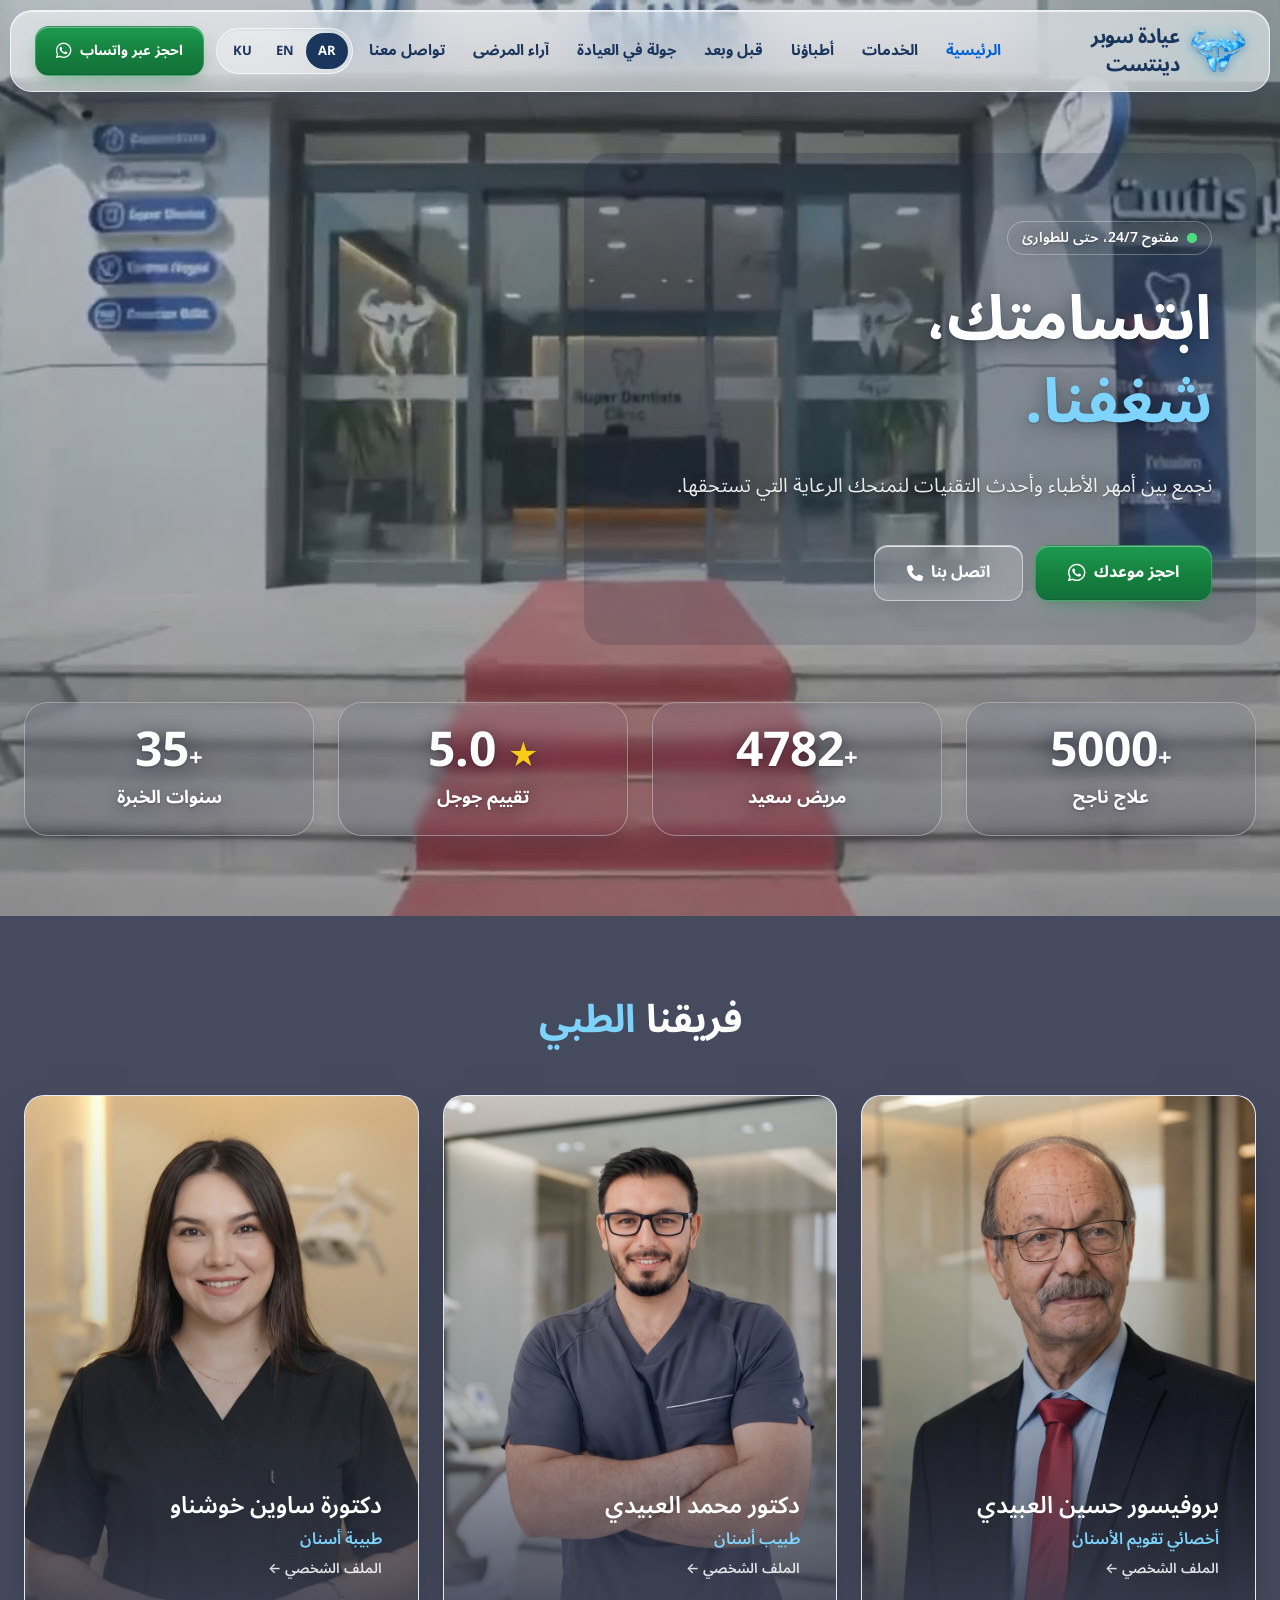
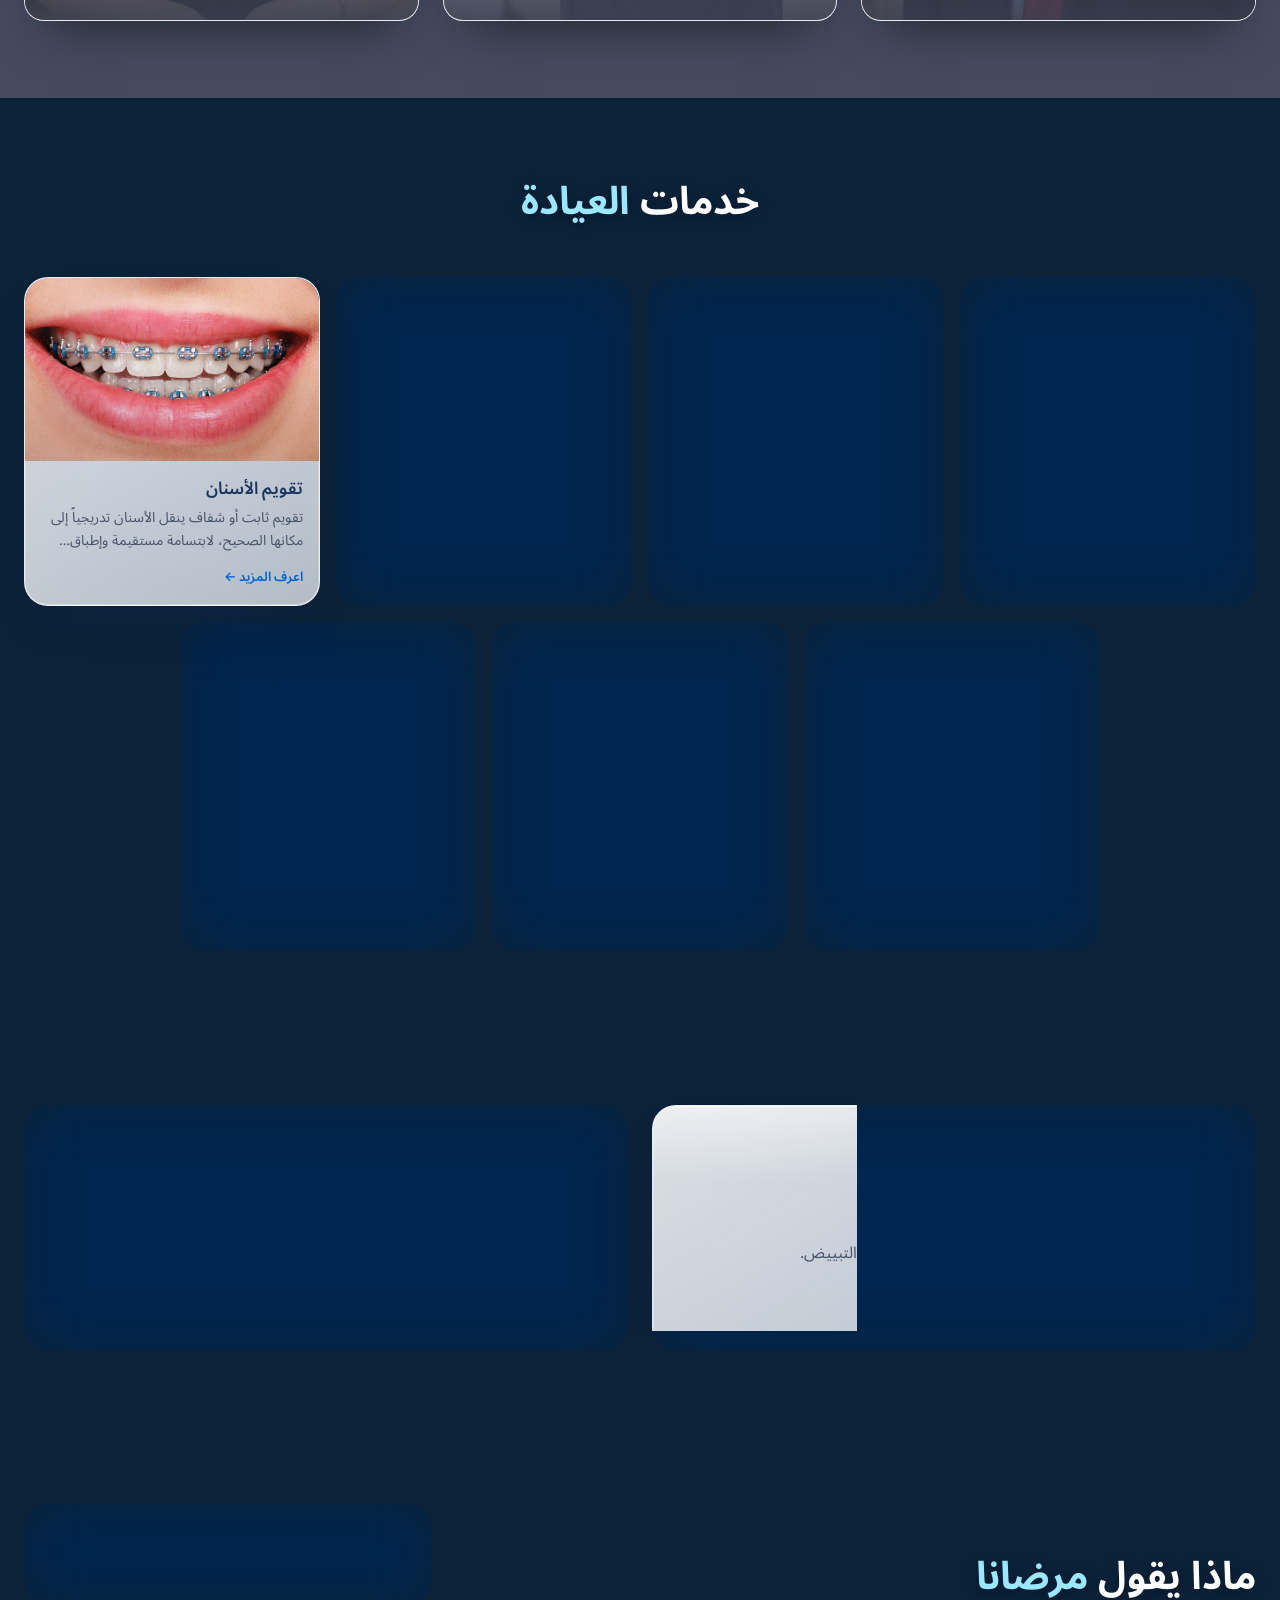
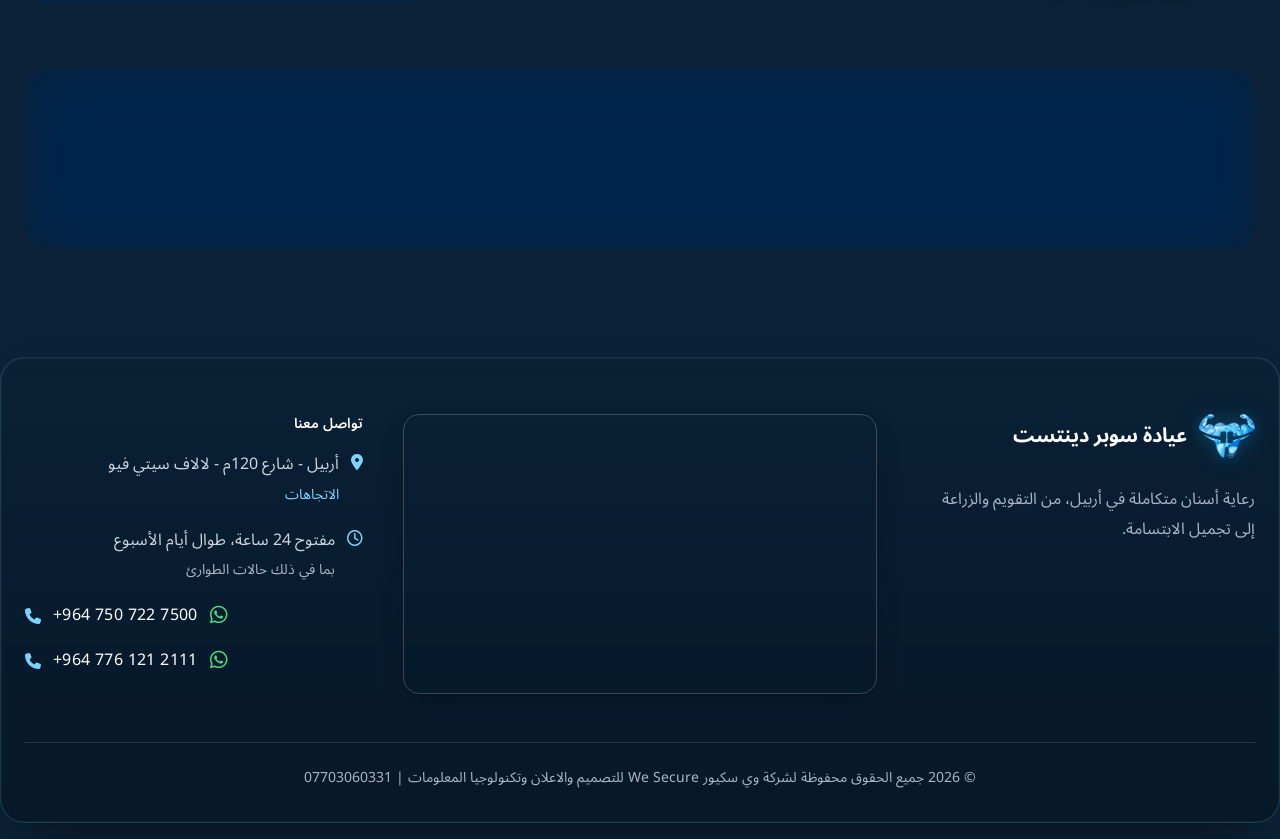
==== commit 8890f368: "Contact/footer dental network in the navy background colour Co-Authored-By: Claude Opus 5.5 <noreply" ====
--- a/index.html
+++ b/index.html
@@ -18,7 +18,7 @@
 <link href="https://fonts.googleapis.com/css2?family=Inter:wght@400;500;600;700&family=Noto+Sans+Arabic:wght@400;500;600;700&display=swap" rel="stylesheet">
 <link rel="stylesheet" href="https://cdnjs.cloudflare.com/ajax/libs/font-awesome/6.4.0/css/all.min.css">
 <!-- Pre-built Tailwind CSS. If you add new Tailwind classes, styles.css must be rebuilt. -->
-<link rel="stylesheet" href="styles.css?v=47">
+<link rel="stylesheet" href="styles.css?v=48">
 <script type="application/ld+json">{"@context": "https://schema.org", "@type": "Dentist", "name": "Super Dentist Clinic", "alternateName": "عيادة سوبر دينتست", "image": "super-dentist-logo.png", "telephone": ["+9647507227500", "+9647761212111"], "address": {"@type": "PostalAddress", "streetAddress": "120m Street, Lalav City View", "addressLocality": "Erbil", "addressCountry": "IQ"}, "medicalSpecialty": ["Orthodontic", "CosmeticDentistry"], "availableLanguage": ["ar", "en", "ku"], "openingHoursSpecification": [{"@type": "OpeningHoursSpecification", "dayOfWeek": ["Monday", "Tuesday", "Wednesday", "Thursday", "Friday", "Saturday", "Sunday"], "opens": "00:00", "closes": "23:59"}]}</script>
 
 </head>
@@ -350,7 +350,7 @@
   { name: 'Rawand B.', stars: 5, month: '2026-09', text: 'I had cleaning, and filling done. Was happy with the speed of the procedure and the capabilties of the whole staff.' }
 ];
 </script>
-<script src="site.js?v=47"></script>
+<script src="site.js?v=48"></script>
 <!-- AI Assistant Chat Widget -->
 <script src="https://app.aiassist.chat/widget.js" data-site-id="82ca7860-756f-42e5-a851-264dc3e4ab57" data-api-url="https://engine.aiassist.chat" async></script>
 </body>
--- a/styles.css
+++ b/styles.css
@@ -1 +1 @@
-*,:after,:before{--tw-border-spacing-x:0;--tw-border-spacing-y:0;--tw-translate-x:0;--tw-translate-y:0;--tw-rotate:0;--tw-skew-x:0;--tw-skew-y:0;--tw-scale-x:1;--tw-scale-y:1;--tw-pan-x: ;--tw-pan-y: ;--tw-pinch-zoom: ;--tw-scroll-snap-strictness:proximity;--tw-gradient-from-position: ;--tw-gradient-via-position: ;--tw-gradient-to-position: ;--tw-ordinal: ;--tw-slashed-zero: ;--tw-numeric-figure: ;--tw-numeric-spacing: ;--tw-numeric-fraction: ;--tw-ring-inset: ;--tw-ring-offset-width:0px;--tw-ring-offset-color:#fff;--tw-ring-color:rgba(59,130,246,.5);--tw-ring-offset-shadow:0 0 #0000;--tw-ring-shadow:0 0 #0000;--tw-shadow:0 0 #0000;--tw-shadow-colored:0 0 #0000;--tw-blur: ;--tw-brightness: ;--tw-contrast: ;--tw-grayscale: ;--tw-hue-rotate: ;--tw-invert: ;--tw-saturate: ;--tw-sepia: ;--tw-drop-shadow: ;--tw-backdrop-blur: ;--tw-backdrop-brightness: ;--tw-backdrop-contrast: ;--tw-backdrop-grayscale: ;--tw-backdrop-hue-rotate: ;--tw-backdrop-invert: ;--tw-backdrop-opacity: ;--tw-backdrop-saturate: ;--tw-backdrop-sepia: ;--tw-contain-size: ;--tw-contain-layout: ;--tw-contain-paint: ;--tw-contain-style: }::backdrop{--tw-border-spacing-x:0;--tw-border-spacing-y:0;--tw-translate-x:0;--tw-translate-y:0;--tw-rotate:0;--tw-skew-x:0;--tw-skew-y:0;--tw-scale-x:1;--tw-scale-y:1;--tw-pan-x: ;--tw-pan-y: ;--tw-pinch-zoom: ;--tw-scroll-snap-strictness:proximity;--tw-gradient-from-position: ;--tw-gradient-via-position: ;--tw-gradient-to-position: ;--tw-ordinal: ;--tw-slashed-zero: ;--tw-numeric-figure: ;--tw-numeric-spacing: ;--tw-numeric-fraction: ;--tw-ring-inset: ;--tw-ring-offset-width:0px;--tw-ring-offset-color:#fff;--tw-ring-color:rgba(59,130,246,.5);--tw-ring-offset-shadow:0 0 #0000;--tw-ring-shadow:0 0 #0000;--tw-shadow:0 0 #0000;--tw-shadow-colored:0 0 #0000;--tw-blur: ;--tw-brightness: ;--tw-contrast: ;--tw-grayscale: ;--tw-hue-rotate: ;--tw-invert: ;--tw-saturate: ;--tw-sepia: ;--tw-drop-shadow: ;--tw-backdrop-blur: ;--tw-backdrop-brightness: ;--tw-backdrop-contrast: ;--tw-backdrop-grayscale: ;--tw-backdrop-hue-rotate: ;--tw-backdrop-invert: ;--tw-backdrop-opacity: ;--tw-backdrop-saturate: ;--tw-backdrop-sepia: ;--tw-contain-size: ;--tw-contain-layout: ;--tw-contain-paint: ;--tw-contain-style: }/*! tailwindcss v3.4.19 | MIT License | https://tailwindcss.com*/*,:after,:before{box-sizing:border-box;border:0 solid #e5e7eb}:after,:before{--tw-content:""}:host,html{line-height:1.5;-webkit-text-size-adjust:100%;-moz-tab-size:4;-o-tab-size:4;tab-size:4;font-family:Noto Sans Arabic,Inter,sans-serif;font-feature-settings:normal;font-variation-settings:normal;-webkit-tap-highlight-color:transparent}body{margin:0;line-height:inherit}hr{height:0;color:inherit;border-top-width:1px}abbr:where([title]){-webkit-text-decoration:underline dotted;text-decoration:underline dotted}h1,h2,h3,h4,h5,h6{font-size:inherit;font-weight:inherit}a{color:inherit;text-decoration:inherit}b,strong{font-weight:bolder}code,kbd,pre,samp{font-family:ui-monospace,SFMono-Regular,Menlo,Monaco,Consolas,Liberation Mono,Courier New,monospace;font-feature-settings:normal;font-variation-settings:normal;font-size:1em}small{font-size:80%}sub,sup{font-size:75%;line-height:0;position:relative;vertical-align:baseline}sub{bottom:-.25em}sup{top:-.5em}table{text-indent:0;border-color:inherit;border-collapse:collapse}button,input,optgroup,select,textarea{font-family:inherit;font-feature-settings:inherit;font-variation-settings:inherit;font-size:100%;font-weight:inherit;line-height:inherit;letter-spacing:inherit;color:inherit;margin:0;padding:0}button,select{text-transform:none}button,input:where([type=button]),input:where([type=reset]),input:where([type=submit]){-webkit-appearance:button;background-color:transparent;background-image:none}:-moz-focusring{outline:auto}:-moz-ui-invalid{box-shadow:none}progress{vertical-align:baseline}::-webkit-inner-spin-button,::-webkit-outer-spin-button{height:auto}[type=search]{-webkit-appearance:textfield;outline-offset:-2px}::-webkit-search-decoration{-webkit-appearance:none}::-webkit-file-upload-button{-webkit-appearance:button;font:inherit}summary{display:list-item}blockquote,dd,dl,figure,h1,h2,h3,h4,h5,h6,hr,p,pre{margin:0}fieldset{margin:0}fieldset,legend{padding:0}menu,ol,ul{list-style:none;margin:0;padding:0}dialog{padding:0}textarea{resize:vertical}input::-moz-placeholder,textarea::-moz-placeholder{opacity:1;color:#9ca3af}input::placeholder,textarea::placeholder{opacity:1;color:#9ca3af}[role=button],button{cursor:pointer}:disabled{cursor:default}audio,canvas,embed,iframe,img,object,svg,video{display:block;vertical-align:middle}img,video{max-width:100%;height:auto}[hidden]:where(:not([hidden=until-found])){display:none}.pointer-events-none{pointer-events:none}.visible{visibility:visible}.fixed{position:fixed}.absolute{position:absolute}.relative{position:relative}.sticky{position:sticky}.inset-0{inset:0}.inset-x-0{left:0;right:0}.-end-5{inset-inline-end:-1.25rem}.-start-5{inset-inline-start:-1.25rem}.bottom-0{bottom:0}.left-0{left:0}.top-0{top:0}.top-\[45\%\]{top:45%}.top-full{top:100%}.isolate{isolation:isolate}.z-0{z-index:0}.z-10{z-index:10}.z-40{z-index:40}.z-50{z-index:50}.z-\[-1\]{z-index:-1}.z-\[60\]{z-index:60}.mx-3{margin-left:.75rem;margin-right:.75rem}.mx-auto{margin-left:auto;margin-right:auto}.mb-1{margin-bottom:.25rem}.mb-2{margin-bottom:.5rem}.mb-24{margin-bottom:6rem}.mb-4{margin-bottom:1rem}.mb-8{margin-bottom:2rem}.mt-1{margin-top:.25rem}.mt-1\.5{margin-top:.375rem}.mt-10{margin-top:2.5rem}.mt-12{margin-top:3rem}.mt-2{margin-top:.5rem}.mt-8{margin-top:2rem}.mt-auto{margin-top:auto}.line-clamp-2{-webkit-line-clamp:2}.line-clamp-2,.line-clamp-5{overflow:hidden;display:-webkit-box;-webkit-box-orient:vertical}.line-clamp-5{-webkit-line-clamp:5}.block{display:block}.inline-block{display:inline-block}.flex{display:flex}.inline-flex{display:inline-flex}.\!grid{display:grid!important}.grid{display:grid}.hidden{display:none}.aspect-\[16\/10\]{aspect-ratio:16/10}.aspect-\[3\/4\]{aspect-ratio:3/4}.aspect-\[4\/3\]{aspect-ratio:4/3}.h-11{height:2.75rem}.h-12{height:3rem}.h-2\.5{height:.625rem}.h-5{height:1.25rem}.h-6{height:1.5rem}.h-7{height:1.75rem}.h-8{height:2rem}.h-80{height:20rem}.h-full{height:100%}.max-h-full{max-height:100%}.min-h-\[1px\]{min-height:1px}.min-h-\[240px\]{min-height:240px}.min-h-\[600px\]{min-height:600px}.w-11{width:2.75rem}.w-2\.5{width:.625rem}.w-5{width:1.25rem}.w-6{width:1.5rem}.w-7{width:1.75rem}.w-8{width:2rem}.w-\[85\%\]{width:85%}.w-full{width:100%}.min-w-0{min-width:0}.max-w-2xl{max-width:42rem}.max-w-5xl{max-width:64rem}.max-w-6xl{max-width:72rem}.max-w-7xl{max-width:80rem}.max-w-\[1320px\]{max-width:1320px}.max-w-\[36ch\]{max-width:36ch}.max-w-\[420px\]{max-width:420px}.max-w-\[60ch\]{max-width:60ch}.max-w-\[62ch\]{max-width:62ch}.max-w-full{max-width:100%}.max-w-xl{max-width:36rem}.flex-1{flex:1 1 0%}.flex-\[1\.6\]{flex:1.6}.shrink-0{flex-shrink:0}.grow{flex-grow:1}.-translate-y-1\/2{--tw-translate-y:-50%}.-translate-y-1\/2,.transform{transform:translate(var(--tw-translate-x),var(--tw-translate-y)) rotate(var(--tw-rotate)) skewX(var(--tw-skew-x)) skewY(var(--tw-skew-y)) scaleX(var(--tw-scale-x)) scaleY(var(--tw-scale-y))}@keyframes ping{75%,to{transform:scale(2);opacity:0}}.animate-ping{animation:ping 1s cubic-bezier(0,0,.2,1) infinite}.cursor-zoom-out{cursor:zoom-out}.resize{resize:both}.snap-x{scroll-snap-type:x var(--tw-scroll-snap-strictness)}.snap-mandatory{--tw-scroll-snap-strictness:mandatory}.snap-start{scroll-snap-align:start}.grid-cols-2{grid-template-columns:repeat(2,minmax(0,1fr))}.flex-col{flex-direction:column}.flex-wrap{flex-wrap:wrap}.items-start{align-items:flex-start}.items-center{align-items:center}.items-stretch{align-items:stretch}.justify-end{justify-content:flex-end}.justify-center{justify-content:center}.justify-between{justify-content:space-between}.gap-1\.5{gap:.375rem}.gap-10{gap:2.5rem}.gap-2{gap:.5rem}.gap-3{gap:.75rem}.gap-4{gap:1rem}.gap-6{gap:1.5rem}.gap-x-5{-moz-column-gap:1.25rem;column-gap:1.25rem}.gap-y-3{row-gap:.75rem}.space-y-10>:not([hidden])~:not([hidden]){--tw-space-y-reverse:0;margin-top:calc(2.5rem*(1 - var(--tw-space-y-reverse)));margin-bottom:calc(2.5rem*var(--tw-space-y-reverse))}.space-y-2>:not([hidden])~:not([hidden]){--tw-space-y-reverse:0;margin-top:calc(.5rem*(1 - var(--tw-space-y-reverse)));margin-bottom:calc(.5rem*var(--tw-space-y-reverse))}.space-y-3>:not([hidden])~:not([hidden]){--tw-space-y-reverse:0;margin-top:calc(.75rem*(1 - var(--tw-space-y-reverse)));margin-bottom:calc(.75rem*var(--tw-space-y-reverse))}.space-y-4>:not([hidden])~:not([hidden]){--tw-space-y-reverse:0;margin-top:calc(1rem*(1 - var(--tw-space-y-reverse)));margin-bottom:calc(1rem*var(--tw-space-y-reverse))}.space-y-5>:not([hidden])~:not([hidden]){--tw-space-y-reverse:0;margin-top:calc(1.25rem*(1 - var(--tw-space-y-reverse)));margin-bottom:calc(1.25rem*var(--tw-space-y-reverse))}.space-y-6>:not([hidden])~:not([hidden]){--tw-space-y-reverse:0;margin-top:calc(1.5rem*(1 - var(--tw-space-y-reverse)));margin-bottom:calc(1.5rem*var(--tw-space-y-reverse))}.space-y-8>:not([hidden])~:not([hidden]){--tw-space-y-reverse:0;margin-top:calc(2rem*(1 - var(--tw-space-y-reverse)));margin-bottom:calc(2rem*var(--tw-space-y-reverse))}.self-start{align-self:flex-start}.overflow-hidden{overflow:hidden}.overflow-x-auto{overflow-x:auto}.scroll-smooth{scroll-behavior:smooth}.truncate{overflow:hidden;text-overflow:ellipsis}.truncate,.whitespace-nowrap{white-space:nowrap}.whitespace-pre-line{white-space:pre-line}.rounded-2xl{border-radius:1rem}.rounded-3xl{border-radius:1.5rem}.rounded-\[14px\]{border-radius:14px}.rounded-\[20px\]{border-radius:20px}.rounded-\[2rem\]{border-radius:2rem}.rounded-full{border-radius:9999px}.rounded-b-2xl{border-bottom-right-radius:1rem;border-bottom-left-radius:1rem}.rounded-t-\[23px\]{border-top-left-radius:23px;border-top-right-radius:23px}.border{border-width:1px}.border-\[1\.5px\]{border-width:1.5px}.border-b{border-bottom-width:1px}.border-t{border-top-width:1px}.border-navyBlue\/10{border-color:rgba(26,54,93,.1)}.border-navyBlue\/15{border-color:rgba(26,54,93,.15)}.border-slate-200{--tw-border-opacity:1;border-color:rgb(226 232 240/var(--tw-border-opacity,1))}.border-slate-300{--tw-border-opacity:1;border-color:rgb(203 213 225/var(--tw-border-opacity,1))}.border-slate-900\/10{border-color:rgba(15,23,42,.1)}.border-white\/20{border-color:hsla(0,0%,100%,.2)}.border-white\/30{border-color:hsla(0,0%,100%,.3)}.border-white\/60{border-color:hsla(0,0%,100%,.6)}.bg-\[\#1a73e8\]{--tw-bg-opacity:1;background-color:rgb(26 115 232/var(--tw-bg-opacity,1))}.bg-\[\#4ADE80\]{--tw-bg-opacity:1;background-color:rgb(74 222 128/var(--tw-bg-opacity,1))}.bg-black\/85{background-color:rgba(0,0,0,.85)}.bg-deepBlue{--tw-bg-opacity:1;background-color:rgb(0 98 214/var(--tw-bg-opacity,1))}.bg-navyBlue{--tw-bg-opacity:1;background-color:rgb(26 54 93/var(--tw-bg-opacity,1))}.bg-navyBlue\/20{background-color:rgba(26,54,93,.2)}.bg-sky-50{--tw-bg-opacity:1;background-color:rgb(240 249 255/var(--tw-bg-opacity,1))}.bg-slate-200{--tw-bg-opacity:1;background-color:rgb(226 232 240/var(--tw-bg-opacity,1))}.bg-whatsapp{--tw-bg-opacity:1;background-color:rgb(21 128 61/var(--tw-bg-opacity,1))}.bg-white{--tw-bg-opacity:1;background-color:rgb(255 255 255/var(--tw-bg-opacity,1))}.bg-white\/10{background-color:hsla(0,0%,100%,.1)}.bg-white\/60{background-color:hsla(0,0%,100%,.6)}.bg-white\/75{background-color:hsla(0,0%,100%,.75)}.bg-white\/95{background-color:hsla(0,0%,100%,.95)}.bg-gradient-to-t{background-image:linear-gradient(to top,var(--tw-gradient-stops))}.from-\[\#0A192F\]\/90{--tw-gradient-from:rgba(10,25,47,.9) var(--tw-gradient-from-position);--tw-gradient-to:rgba(10,25,47,0) var(--tw-gradient-to-position);--tw-gradient-stops:var(--tw-gradient-from),var(--tw-gradient-to)}.via-\[\#0A192F\]\/25{--tw-gradient-to:rgba(10,25,47,0) var(--tw-gradient-to-position);--tw-gradient-stops:var(--tw-gradient-from),rgba(10,25,47,.25) var(--tw-gradient-via-position),var(--tw-gradient-to)}.via-40\%{--tw-gradient-via-position:40%}.to-transparent{--tw-gradient-to:transparent var(--tw-gradient-to-position)}.object-cover{-o-object-fit:cover;object-fit:cover}.object-top{-o-object-position:top;object-position:top}.\!p-0{padding:0!important}.p-1{padding:.25rem}.p-1\.5{padding:.375rem}.p-2\.5{padding:.625rem}.p-3{padding:.75rem}.p-4{padding:1rem}.p-6{padding:1.5rem}.p-7{padding:1.75rem}.p-8{padding:2rem}.px-2{padding-left:.5rem;padding-right:.5rem}.px-2\.5{padding-left:.625rem;padding-right:.625rem}.px-3{padding-left:.75rem;padding-right:.75rem}.px-3\.5{padding-left:.875rem;padding-right:.875rem}.px-4{padding-left:1rem;padding-right:1rem}.px-5{padding-left:1.25rem;padding-right:1.25rem}.px-6{padding-left:1.5rem;padding-right:1.5rem}.px-8{padding-left:2rem;padding-right:2rem}.py-1\.5{padding-top:.375rem;padding-bottom:.375rem}.py-10{padding-top:2.5rem;padding-bottom:2.5rem}.py-12{padding-top:3rem;padding-bottom:3rem}.py-2{padding-top:.5rem;padding-bottom:.5rem}.py-2\.5{padding-top:.625rem;padding-bottom:.625rem}.py-3{padding-top:.75rem;padding-bottom:.75rem}.py-4{padding-top:1rem;padding-bottom:1rem}.pb-1{padding-bottom:.25rem}.pb-10{padding-bottom:2.5rem}.pb-12{padding-bottom:3rem}.pb-14{padding-bottom:3.5rem}.pb-4{padding-bottom:1rem}.pb-8{padding-bottom:2rem}.pb-\[76px\]{padding-bottom:76px}.pt-0{padding-top:0}.pt-1\.5{padding-top:.375rem}.pt-14{padding-top:3.5rem}.pt-2{padding-top:.5rem}.pt-24{padding-top:6rem}.pt-3{padding-top:.75rem}.pt-4{padding-top:1rem}.pt-6{padding-top:1.5rem}.text-left{text-align:left}.text-center{text-align:center}.text-start{text-align:start}.font-sans{font-family:Noto Sans Arabic,Inter,sans-serif}.text-2xl{font-size:1.5rem;line-height:2rem}.text-3xl{font-size:1.875rem;line-height:2.25rem}.text-5xl{font-size:3rem;line-height:1}.text-\[13\.5px\]{font-size:13.5px}.text-\[13px\]{font-size:13px}.text-\[15px\]{font-size:15px}.text-base{font-size:1rem;line-height:1.5rem}.text-lg{font-size:1.125rem;line-height:1.75rem}.text-sm{font-size:.875rem;line-height:1.25rem}.text-xl{font-size:1.25rem;line-height:1.75rem}.text-xs{font-size:.75rem;line-height:1rem}.font-black{font-weight:900}.font-bold{font-weight:700}.font-medium{font-weight:500}.font-normal{font-weight:400}.font-semibold{font-weight:600}.leading-none{line-height:1}.leading-relaxed{line-height:1.625}.leading-tight{line-height:1.25}.tracking-tight{letter-spacing:-.025em}.tracking-wide{letter-spacing:.025em}.tracking-wider{letter-spacing:.05em}.text-\[\#0062D6\]{--tw-text-opacity:1;color:rgb(0 98 214/var(--tw-text-opacity,1))}.text-\[\#15803D\]{--tw-text-opacity:1;color:rgb(21 128 61/var(--tw-text-opacity,1))}.text-\[\#7DD3FC\]{--tw-text-opacity:1;color:rgb(125 211 252/var(--tw-text-opacity,1))}.text-cyan-600{--tw-text-opacity:1;color:rgb(8 145 178/var(--tw-text-opacity,1))}.text-deepBlue{--tw-text-opacity:1;color:rgb(0 98 214/var(--tw-text-opacity,1))}.text-navyBlue{--tw-text-opacity:1;color:rgb(26 54 93/var(--tw-text-opacity,1))}.text-slate-200{--tw-text-opacity:1;color:rgb(226 232 240/var(--tw-text-opacity,1))}.text-slate-500{--tw-text-opacity:1;color:rgb(100 116 139/var(--tw-text-opacity,1))}.text-slate-600{--tw-text-opacity:1;color:rgb(71 85 105/var(--tw-text-opacity,1))}.text-slate-700{--tw-text-opacity:1;color:rgb(51 65 85/var(--tw-text-opacity,1))}.text-slate-900{--tw-text-opacity:1;color:rgb(15 23 42/var(--tw-text-opacity,1))}.text-whatsapp{--tw-text-opacity:1;color:rgb(21 128 61/var(--tw-text-opacity,1))}.text-white{--tw-text-opacity:1;color:rgb(255 255 255/var(--tw-text-opacity,1))}.text-white\/85{color:hsla(0,0%,100%,.85)}.text-white\/90{color:hsla(0,0%,100%,.9)}.text-yellow-400{--tw-text-opacity:1;color:rgb(250 204 21/var(--tw-text-opacity,1))}.text-yellow-500{--tw-text-opacity:1;color:rgb(234 179 8/var(--tw-text-opacity,1))}.underline{text-decoration-line:underline}.decoration-white\/40{text-decoration-color:hsla(0,0%,100%,.4)}.underline-offset-4{text-underline-offset:4px}.antialiased{-webkit-font-smoothing:antialiased;-moz-osx-font-smoothing:grayscale}.opacity-60{opacity:.6}.shadow-\[0_-4px_16px_rgba\(15\2c 23\2c 42\2c \.08\)\]{--tw-shadow:0 -4px 16px rgba(15,23,42,.08);--tw-shadow-colored:0 -4px 16px var(--tw-shadow-color);box-shadow:var(--tw-ring-offset-shadow,0 0 #0000),var(--tw-ring-shadow,0 0 #0000),var(--tw-shadow)}.shadow-\[0_12px_30px_-14px_rgba\(0\2c 0\2c 0\2c \.5\)\]{--tw-shadow:0 12px 30px -14px rgba(0,0,0,.5);--tw-shadow-colored:0 12px 30px -14px var(--tw-shadow-color);box-shadow:var(--tw-ring-offset-shadow,0 0 #0000),var(--tw-ring-shadow,0 0 #0000),var(--tw-shadow)}.shadow-\[0_1px_2px_rgba\(15\2c 23\2c 42\2c \.04\)\2c 0_8px_24px_rgba\(15\2c 23\2c 42\2c \.08\)\]{--tw-shadow:0 1px 2px rgba(15,23,42,.04),0 8px 24px rgba(15,23,42,.08);--tw-shadow-colored:0 1px 2px var(--tw-shadow-color),0 8px 24px var(--tw-shadow-color);box-shadow:var(--tw-ring-offset-shadow,0 0 #0000),var(--tw-ring-shadow,0 0 #0000),var(--tw-shadow)}.shadow-cta{--tw-shadow:0 1px 2px rgba(0,0,0,.08),0 6px 16px rgba(21,128,61,.28);--tw-shadow-colored:0 1px 2px var(--tw-shadow-color),0 6px 16px var(--tw-shadow-color)}.shadow-cta,.shadow-lg{box-shadow:var(--tw-ring-offset-shadow,0 0 #0000),var(--tw-ring-shadow,0 0 #0000),var(--tw-shadow)}.shadow-lg{--tw-shadow:0 10px 15px -3px rgba(0,0,0,.1),0 4px 6px -4px rgba(0,0,0,.1);--tw-shadow-colored:0 10px 15px -3px var(--tw-shadow-color),0 4px 6px -4px var(--tw-shadow-color)}.shadow-sm{--tw-shadow:0 1px 2px 0 rgba(0,0,0,.05);--tw-shadow-colored:0 1px 2px 0 var(--tw-shadow-color);box-shadow:var(--tw-ring-offset-shadow,0 0 #0000),var(--tw-ring-shadow,0 0 #0000),var(--tw-shadow)}.filter{filter:var(--tw-blur) var(--tw-brightness) var(--tw-contrast) var(--tw-grayscale) var(--tw-hue-rotate) var(--tw-invert) var(--tw-saturate) var(--tw-sepia) var(--tw-drop-shadow)}.transition-all{transition-property:all;transition-timing-function:cubic-bezier(.4,0,.2,1);transition-duration:.15s}.transition-colors{transition-property:color,background-color,border-color,text-decoration-color,fill,stroke;transition-timing-function:cubic-bezier(.4,0,.2,1);transition-duration:.15s}.transition-transform{transition-property:transform;transition-timing-function:cubic-bezier(.4,0,.2,1);transition-duration:.15s}.duration-200{transition-duration:.2s}.duration-500{transition-duration:.5s}html{scroll-behavior:smooth}body{color:#1a365d;overflow-x:hidden}[id],footer,section{scroll-margin-top:90px}@media (prefers-reduced-motion:reduce){html{scroll-behavior:auto}.bg-video{display:none}}.glass-panel{background:#fff!important;border:1px solid #e2e8f0;box-shadow:0 1px 2px rgba(15,23,42,.04),0 8px 24px rgba(15,23,42,.06);transition:transform .15s ease,box-shadow .15s ease,border-color .15s ease}a.glass-panel:hover{border-color:#cbd5e1;box-shadow:0 2px 4px rgba(15,23,42,.05),0 16px 32px rgba(15,23,42,.1)}.site-header{background:hsla(0,0%,100%,.8);-webkit-backdrop-filter:blur(20px) saturate(180%);backdrop-filter:blur(20px) saturate(180%);border-bottom:1px solid rgba(15,23,42,.08)}.hero-panel{background:hsla(0,0%,100%,.84);-webkit-backdrop-filter:blur(24px) saturate(160%);backdrop-filter:blur(24px) saturate(160%);border:1px solid hsla(0,0%,100%,.9);box-shadow:0 1px 2px rgba(15,23,42,.06),0 20px 48px rgba(15,23,42,.14)}.stat-tile{background:hsla(0,0%,100%,.9);-webkit-backdrop-filter:blur(16px) saturate(160%);backdrop-filter:blur(16px) saturate(160%);border:1px solid hsla(0,0%,100%,.95);box-shadow:0 8px 24px rgba(15,23,42,.08)}.card{background:#fff;border:1px solid rgba(26,54,93,.08);box-shadow:0 6px 24px rgba(26,54,93,.06)}.subtext-glow,.text-glow{color:#1a365d}.lang-text{display:none}html[lang=ar] .lang-ar,html[lang=en] .lang-en,html[lang=ku] .lang-ku{display:inline-block}html[lang=ar] .lang-ar-block,html[lang=en] .lang-en-block,html[lang=ku] .lang-ku-block{display:block}.ba{position:relative;overflow:hidden;aspect-ratio:4/3;-webkit-user-select:none;-moz-user-select:none;user-select:none;background:#e2e8f0}.ba img{position:absolute;inset:0;width:100%;height:100%;-o-object-fit:cover;object-fit:cover}.ba .ba-before{clip-path:inset(0 calc(100% - var(--pos, 50%)) 0 0)}.ba .ba-line{top:0;bottom:0;left:var(--pos,50%);width:3px;margin-left:-1.5px;box-shadow:0 0 8px rgba(0,0,0,.3);pointer-events:none}.ba .ba-knob,.ba .ba-line{position:absolute;background:#fff}.ba .ba-knob{top:50%;left:50%;width:40px;height:40px;margin:-20px 0 0 -20px;border-radius:9999px;color:#1a365d;display:flex;align-items:center;justify-content:center;font-size:14px;box-shadow:0 2px 10px rgba(0,0,0,.25)}.ba input[type=range]{position:absolute;inset:0;width:100%;height:100%;opacity:0;cursor:ew-resize;margin:0}.ba .ba-tag{position:absolute;top:10px;padding:2px 10px;border-radius:9999px;background:rgba(26,54,93,.75);color:#fff;font-size:12px;font-weight:700;pointer-events:none}.filter-btn.is-active{background:#1a365d;color:#fff}.logo-metal{position:relative;display:inline-block;flex-shrink:0;filter:drop-shadow(0 2px 4px rgba(0,60,140,.35)) drop-shadow(0 0 10px rgba(0,229,255,.25))}.logo-metal:after{content:"";position:absolute;inset:0;pointer-events:none;background:linear-gradient(115deg,transparent 35%,hsla(0,0%,100%,.85) 48%,rgba(200,245,255,.6) 52%,transparent 65%);background-size:250% 100%;background-position:150% 0;-webkit-mask:url(super-dentist-logo.png) center/contain no-repeat;mask:url(super-dentist-logo.png) center/contain no-repeat;mix-blend-mode:screen;animation:logo-shine 5s ease-in-out infinite}a:hover .logo-metal:after{animation-duration:1.6s}@keyframes logo-shine{0%,60%{background-position:150% 0}to{background-position:-50% 0}}@media (prefers-reduced-motion:reduce){.logo-metal:after{animation:none;display:none}}.no-scrollbar{scrollbar-width:none}.no-scrollbar::-webkit-scrollbar{display:none}h1{line-height:1.15!important}h2{line-height:1.2!important}html[lang=ar] h1,html[lang=ku] h1{line-height:1.35!important}html[lang=ar] h2,html[lang=ku] h2{line-height:1.4!important}html[lang=en] h1,html[lang=en] h2{letter-spacing:-.02em}a:focus-visible,button:focus-visible{outline:3px solid #0062d6;outline-offset:3px}.t-display{font-size:clamp(2.25rem,1.6rem + 2.8vw,4rem);letter-spacing:-.025em}.t-h1{font-size:clamp(2rem,1.6rem + 1.6vw,3rem)}.t-h2{font-size:clamp(1.75rem,1.45rem + 1.2vw,2.5rem)}.t-h3{font-size:clamp(1.25rem,1.15rem + .4vw,1.5rem);line-height:1.3}.t-lead{font-size:clamp(1.0625rem,1rem + .3vw,1.25rem);line-height:1.6;font-weight:400}h1.t-display{line-height:1.1!important}html[lang=ar] .t-display,html[lang=ku] .t-display{line-height:1.35!important;letter-spacing:0}html[lang=ar] .t-lead,html[lang=ku] .t-lead{line-height:1.8}html[lang=ar] .t-h3,html[lang=ku] .t-h3{line-height:1.45}body{font-size:1rem;line-height:1.65}html[lang=ar] body,html[lang=ku] body{line-height:1.85}html[lang=en] body{font-family:Inter,system-ui,-apple-system,Segoe UI,sans-serif}.hero-overlay{background:linear-gradient(90deg,rgba(10,25,47,.8),rgba(10,25,47,.5) 50%,rgba(10,25,47,.18))}html[dir=rtl] .hero-overlay{background:linear-gradient(270deg,rgba(10,25,47,.8),rgba(10,25,47,.5) 50%,rgba(10,25,47,.18))}@media (max-width:767px){.hero-overlay,html[dir=rtl] .hero-overlay{background:rgba(10,25,47,.62)}}:root{--section-y:clamp(56px,6vw,104px);--radius-sm:8px;--radius-md:14px;--radius-lg:20px;--shadow-sm:0 1px 2px rgba(15,23,42,.05);--shadow-md:0 1px 2px rgba(15,23,42,.04),0 8px 24px rgba(15,23,42,.08)}main>div>section:not(#home):not(#stats),main>section:not(#home):not(#stats){padding-top:var(--section-y);padding-bottom:var(--section-y)}main>section#location{padding-top:0}.card,.glass-panel{border-radius:var(--radius-lg)!important}.card{box-shadow:var(--shadow-md);border-color:#e2e8f0}#btn-ar,#btn-en,#btn-ku{min-height:34px;min-width:40px}main>section.page-head{padding-top:calc(96px + clamp(28px, 4vw, 64px))!important;padding-bottom:28px!important}main>section.page-head+section{padding-top:8px!important}:root{--glass:hsla(0,0%,100%,.42);--glass-strong:hsla(0,0%,100%,.62);--glass-edge:hsla(0,0%,100%,.65);--glass-blur:blur(28px) saturate(185%);--glass-shadow:0 1px 1px hsla(0,0%,100%,.6) inset,0 -1px 1px hsla(0,0%,100%,.18) inset,0 0 0 1px hsla(0,0%,100%,.22) inset,0 22px 48px -22px rgba(20,40,90,.38),0 6px 16px -10px rgba(20,40,90,.22)}body{background:#d8e6fb!important}body:before{content:"";position:fixed;inset:0;z-index:-1;pointer-events:none;background:radial-gradient(60vmax 50vmax at 0 0,rgba(59,130,246,.55),transparent 60%),radial-gradient(50vmax 45vmax at 100% 10%,rgba(139,92,246,.42),transparent 62%),radial-gradient(55vmax 50vmax at 15% 100%,rgba(20,184,166,.45),transparent 60%),radial-gradient(45vmax 40vmax at 95% 95%,rgba(236,72,153,.28),transparent 62%),radial-gradient(40vmax 35vmax at 55% 50%,rgba(125,211,252,.45),transparent 65%),linear-gradient(160deg,#cfe0fb,#e4ddfb 50%,#d3f1ee)}.card,.crystal,.glass-panel,.stat-tile{position:relative;isolation:isolate;overflow:hidden;background:linear-gradient(150deg,hsla(0,0%,100%,.58),hsla(0,0%,100%,.34) 55%,hsla(0,0%,100%,.26))!important;-webkit-backdrop-filter:var(--glass-blur);backdrop-filter:var(--glass-blur);border:1px solid var(--glass-edge)!important;border-radius:24px!important;box-shadow:var(--glass-shadow)!important;transition:transform .3s cubic-bezier(.2,.8,.2,1),box-shadow .3s,background .3s}.crystal>.cg{position:absolute;pointer-events:none;z-index:-1;margin:0!important}.crystal>.cg-lens{inset:0;border-radius:inherit;background:radial-gradient(120% 70% at 12% -10%,hsla(0,0%,100%,.55),transparent 55%),linear-gradient(180deg,hsla(0,0%,100%,.18),transparent 35%)}.crystal>.cg-spec{width:320px;height:320px;left:30%;top:28%;border-radius:50%;background:radial-gradient(closest-side,hsla(0,0%,100%,.45),hsla(0,0%,100%,.1) 50%,transparent 75%);transform:translate(calc(var(--sx,0px) - 160px),calc(var(--sy,0px) - 160px));transition:transform .4s cubic-bezier(.2,.8,.2,1),opacity .3s;opacity:0}.crystal:hover>.cg-spec{opacity:1}a.crystal:hover,button.crystal:hover{transform:translateY(-3px);background:linear-gradient(150deg,hsla(0,0%,100%,.66),hsla(0,0%,100%,.4))!important}.crystal-dark{background:linear-gradient(150deg,rgba(20,35,70,.5),rgba(10,25,55,.34))!important;border-color:hsla(0,0%,100%,.28)!important;-webkit-backdrop-filter:blur(30px) saturate(170%);backdrop-filter:blur(30px) saturate(170%)}.crystal-dark>.cg-lens{background:radial-gradient(120% 70% at 12% -10%,hsla(0,0%,100%,.22),transparent 55%)}.hero-overlay,html[dir=rtl] .hero-overlay{background:linear-gradient(180deg,rgba(10,25,47,.25),rgba(10,25,47,.35))}.stat-tile{background:linear-gradient(150deg,hsla(0,0%,100%,.72),hsla(0,0%,100%,.5))!important}nav.site-header{top:10px;left:50%;transform:translateX(-50%);width:min(1320px,calc(100% - 20px))!important;border-radius:22px;background:hsla(0,0%,100%,.5);-webkit-backdrop-filter:blur(30px) saturate(190%);backdrop-filter:blur(30px) saturate(190%);border:1px solid hsla(0,0%,100%,.7);box-shadow:inset 0 1px 1px hsla(0,0%,100%,.7),0 12px 32px -14px rgba(20,40,90,.35)}nav.site-header:after{display:none}#mobile-menu{top:calc(100% + 8px);border-radius:22px;background:hsla(0,0%,100%,.62)!important;-webkit-backdrop-filter:blur(30px) saturate(190%);backdrop-filter:blur(30px) saturate(190%);border:1px solid hsla(0,0%,100%,.7);box-shadow:0 20px 40px -18px rgba(20,40,90,.35)}nav.site-header [role=group]{background:hsla(0,0%,100%,.35)!important;border:1px solid hsla(0,0%,100%,.7)!important;box-shadow:inset 0 1px 2px rgba(20,40,90,.08)}.bg-whatsapp{background:linear-gradient(180deg,#1c9a50,#15803d 55%,#12703a)!important;box-shadow:inset 0 1px 0 hsla(0,0%,100%,.35),inset 0 -1px 0 rgba(0,0,0,.12),0 8px 20px -8px rgba(21,128,61,.6)!important;border:1px solid hsla(0,0%,100%,.18)}.bg-whatsapp:hover{background:linear-gradient(180deg,#188b48,#12703a)!important}a.border-\[1\.5px\],a.border-slate-300{background:hsla(0,0%,100%,.5)!important;border-color:hsla(0,0%,100%,.85)!important;-webkit-backdrop-filter:blur(20px) saturate(180%);backdrop-filter:blur(20px) saturate(180%);box-shadow:inset 0 1px 0 hsla(0,0%,100%,.8),0 6px 16px -10px rgba(20,40,90,.3)}a.border-slate-300:hover{background:hsla(0,0%,100%,.72)!important}#home a.border-white\/60{background:hsla(0,0%,100%,.16)!important;border-color:hsla(0,0%,100%,.5)!important;-webkit-backdrop-filter:blur(16px);backdrop-filter:blur(16px)}#mobile-cta{left:8px!important;right:8px!important;bottom:8px!important;border-radius:22px;background:hsla(0,0%,100%,.55)!important;border:1px solid hsla(0,0%,100%,.75)!important;-webkit-backdrop-filter:blur(30px) saturate(190%);backdrop-filter:blur(30px) saturate(190%);box-shadow:inset 0 1px 1px hsla(0,0%,100%,.7),0 16px 36px -14px rgba(20,40,90,.4)!important}footer.footer-glass{color:#334155}#home+*,.to-\[\#f4f9fd\]{--tw-gradient-to:transparent!important}@media (hover:none),(max-width:767px){:root{--glass-blur:blur(18px) saturate(170%)}.crystal>.cg-spec{display:none}}@media (prefers-reduced-motion:reduce){.crystal{transition:none}a.crystal:hover{transform:none}}.crystal-dark{background:linear-gradient(150deg,rgba(15,30,60,.22),rgba(10,25,55,.12))!important;-webkit-backdrop-filter:blur(5px) saturate(140%)!important;backdrop-filter:blur(5px) saturate(140%)!important;border-color:hsla(0,0%,100%,.35)!important}.crystal-dark>.cg-lens{background:linear-gradient(180deg,hsla(0,0%,100%,.1),transparent 40%)}.crystal-dark>.cg-spec{display:none}.crystal-dark h1,.crystal-dark p,.crystal-dark>span{text-shadow:0 1px 2px rgba(0,0,0,.25),0 2px 18px rgba(5,15,35,.45)}.crystal-dark{-webkit-backdrop-filter:none!important;backdrop-filter:none!important;border:0!important;box-shadow:none!important}.crystal-dark>.cg-lens{display:none}.stat-tile,.stat-tile.crystal{background:linear-gradient(150deg,rgba(15,30,60,.22),rgba(10,25,55,.12))!important;-webkit-backdrop-filter:blur(5px) saturate(140%)!important;backdrop-filter:blur(5px) saturate(140%)!important;border:1px solid hsla(0,0%,100%,.35)!important;box-shadow:0 10px 30px -18px rgba(5,15,35,.45)!important}.stat-tile>.cg-lens{background:linear-gradient(180deg,hsla(0,0%,100%,.1),transparent 40%)}.stat-tile>.cg-spec{display:none}.stat-tile span{color:#fff!important;text-shadow:0 1px 2px rgba(0,0,0,.25),0 2px 18px rgba(5,15,35,.45)}.stat-tile .text-yellow-500{color:#facc15!important}.video-fade{-webkit-mask-image:linear-gradient(180deg,#000 78%,transparent);mask-image:linear-gradient(180deg,#000 78%,transparent)}#specialists{background:radial-gradient(60% 80% at 15% 0,rgba(56,189,248,.18),transparent 60%),radial-gradient(50% 70% at 90% 100%,rgba(139,92,246,.18),transparent 60%),linear-gradient(180deg,#0a192f,#0e2244)}#specialists h2{color:#fff!important}#specialists h2 .text-deepBlue{color:#7dd3fc!important}#specialists .doctor-card{border-color:hsla(0,0%,100%,.12)!important;box-shadow:0 24px 50px -24px rgba(0,0,0,.6)!important}.svc-card{padding:0!important}.svc-cover{background:radial-gradient(120% 120% at 20% 0,var(--c2) 0,var(--c1) 70%)}.svc-cover:after{content:"";position:absolute;inset:0;background:linear-gradient(180deg,hsla(0,0%,100%,.18),transparent 40%,rgba(0,0,0,.12))}.svc-orb{position:absolute;border-radius:50%;background:hsla(0,0%,100%,.18);-webkit-backdrop-filter:blur(6px);backdrop-filter:blur(6px);border:1px solid hsla(0,0%,100%,.35)}.svc-orb-1{width:55%;aspect-ratio:1;right:-12%;top:-25%}.svc-orb-2{width:35%;aspect-ratio:1;left:-8%;bottom:-18%}.svc-icon{position:absolute;left:50%;top:50%;transform:translate(-50%,-50%);width:84px;height:84px;border-radius:26px;display:flex;align-items:center;justify-content:center;font-size:38px;color:#fff;z-index:1;background:hsla(0,0%,100%,.2);border:1px solid hsla(0,0%,100%,.55);-webkit-backdrop-filter:blur(12px) saturate(160%);backdrop-filter:blur(12px) saturate(160%);box-shadow:inset 0 1px 0 hsla(0,0%,100%,.6),0 12px 30px -10px rgba(0,0,0,.35);transition:transform .35s cubic-bezier(.2,.8,.2,1)}.svc-card:hover .svc-icon{transform:translate(-50%,-50%) scale(1.08)}.svc-cover img{position:absolute;inset:0;width:100%;height:100%;-o-object-fit:cover;object-fit:cover;transition:transform .5s cubic-bezier(.2,.8,.2,1)}.svc-card:hover .svc-cover img{transform:scale(1.05)}.svc-cover.has-photo .svc-icon,.svc-cover.has-photo .svc-orb{display:none}#reviews{position:relative;isolation:isolate;overflow:hidden}#reviews:before{content:"";position:absolute;inset:0;z-index:-2;background:url(reviews-bg.jpg) 100%/cover no-repeat}html[dir=rtl] #reviews:before{transform:scaleX(-1)}#reviews:after{content:"";position:absolute;inset:0;z-index:-1;background:linear-gradient(90deg,rgba(110,180,225,.55),rgba(110,180,225,.2) 55%,rgba(110,180,225,0)),linear-gradient(180deg,hsla(0,0%,100%,.08),rgba(10,40,80,.12))}html[dir=rtl] #reviews:after{background:linear-gradient(270deg,rgba(110,180,225,.55),rgba(110,180,225,.2) 55%,rgba(110,180,225,0)),linear-gradient(180deg,hsla(0,0%,100%,.08),rgba(10,40,80,.12))}#reviews h2{color:#0a2540!important}#reviews:before{background:#020c24 url(reviews-bg.jpg?v=2) 100%/cover no-repeat}#reviews:after,html[dir=rtl] #reviews:after{background:linear-gradient(180deg,rgba(2,12,36,.15),rgba(2,12,36,.25))}#reviews h2{color:#fff!important}#reviews h2 .text-deepBlue{color:#7dd3fc!important}#reviews .card,#reviews .crystal{background:linear-gradient(150deg,hsla(0,0%,100%,.9),hsla(0,0%,100%,.78))!important}body{background:#e6eff9!important}body:before{background:radial-gradient(60vmax 50vmax at 0 0,rgba(56,189,248,.3),transparent 60%),radial-gradient(50vmax 45vmax at 100% 8%,rgba(37,99,235,.24),transparent 62%),radial-gradient(55vmax 50vmax at 10% 100%,rgba(14,165,233,.22),transparent 60%),radial-gradient(48vmax 42vmax at 95% 95%,rgba(30,64,175,.2),transparent 62%),radial-gradient(40vmax 35vmax at 55% 50%,rgba(186,230,253,.45),transparent 65%),linear-gradient(160deg,#d9e8f8,#e9f1fb 50%,#d3e5f3)!important}#specialists{background:radial-gradient(60% 80% at 15% 10%,rgba(56,189,248,.18),transparent 60%),radial-gradient(50% 70% at 90% 90%,rgba(37,99,235,.22),transparent 60%),linear-gradient(180deg,rgba(10,25,47,0),#0a192f 36px,#0e2244 calc(100% - 36px),rgba(14,34,68,0))!important}#reviews:after,#reviews:before{-webkit-mask-image:linear-gradient(180deg,transparent,#000 36px,#000 calc(100% - 36px),transparent);mask-image:linear-gradient(180deg,transparent,#000 36px,#000 calc(100% - 36px),transparent)}.t-h2 .text-deepBlue,h2 .text-deepBlue{color:#1d6fd6}html[lang=ar] .svc-card p>.lang-ar,html[lang=en] .svc-card p>.lang-en,html[lang=ku] .svc-card p>.lang-ku{display:-webkit-box;-webkit-line-clamp:2;-webkit-box-orient:vertical;overflow:hidden}#teasers{background:radial-gradient(55% 80% at 85% 20%,rgba(56,189,248,.16),transparent 60%),radial-gradient(45% 70% at 10% 90%,rgba(37,99,235,.2),transparent 60%),linear-gradient(180deg,rgba(10,25,47,0),#0a192f 36px,#031029)!important}#teasers .crystal,#teasers .glass-panel{background:linear-gradient(150deg,hsla(0,0%,100%,.12),hsla(0,0%,100%,.05))!important;border-color:hsla(0,0%,100%,.18)!important;box-shadow:inset 0 1px 0 hsla(0,0%,100%,.18),0 24px 50px -24px rgba(0,0,0,.55)!important}#teasers .glass-panel:hover{background:linear-gradient(150deg,hsla(0,0%,100%,.18),hsla(0,0%,100%,.08))!important}#teasers .crystal>.cg-lens{background:radial-gradient(120% 70% at 12% -10%,hsla(0,0%,100%,.14),transparent 55%)}#teasers h2{color:#fff!important}#teasers p{color:#cbd5e1!important}#teasers .text-deepBlue,#teasers i,#teasers span.font-bold{color:#7dd3fc!important}#reviews:after,#reviews:before{-webkit-mask-image:linear-gradient(180deg,#000,#000 calc(100% - 36px),transparent)!important;mask-image:linear-gradient(180deg,#000,#000 calc(100% - 36px),transparent)!important}#reviews{background:linear-gradient(180deg,#031029,#031029 calc(100% - 36px),rgba(3,16,41,0))}#reviews:before{-webkit-mask-image:linear-gradient(180deg,transparent,#000 110px,#000 calc(100% - 36px),transparent)!important;mask-image:linear-gradient(180deg,transparent,#000 110px,#000 calc(100% - 36px),transparent)!important}:root{--slate-dark:#454a5f;--slate-darker:#3a3e50}#specialists{background:radial-gradient(60% 80% at 15% 10%,hsla(0,0%,100%,.06),transparent 60%),radial-gradient(50% 70% at 90% 90%,rgba(125,211,252,.07),transparent 60%),linear-gradient(180deg,rgba(69,74,95,0),#454a5f 36px,#3e4255 calc(100% - 36px),rgba(62,66,85,0))!important}#teasers{background:radial-gradient(55% 80% at 85% 20%,rgba(125,211,252,.07),transparent 60%),linear-gradient(180deg,rgba(69,74,95,0),#454a5f 36px,#3a3e50)!important}#reviews:after,html[dir=rtl] #reviews:after{background:rgba(69,74,95,.55)!important;mix-blend-mode:color}#specialists .doctor-card .bg-gradient-to-t{--tw-gradient-from:rgba(58,62,80,.92) var(--tw-gradient-from-position)!important}.hero-overlay,html[dir=rtl] .hero-overlay{background:linear-gradient(180deg,rgba(50,54,72,.28),rgba(50,54,72,.38))!important}.stat-tile,.stat-tile.crystal{background:linear-gradient(150deg,rgba(69,74,95,.3),rgba(58,62,80,.16))!important}#reviews:before{filter:saturate(.45) brightness(1.75) contrast(.92)}#reviews:after,html[dir=rtl] #reviews:after{background:transparent!important;mix-blend-mode:normal}#reviews{background:linear-gradient(180deg,#3a3e50,#3a3e50 calc(100% - 36px),rgba(58,62,80,0))!important}.video-fade{-webkit-mask-image:none!important;mask-image:none!important}#specialists{background:radial-gradient(60% 80% at 15% 10%,hsla(0,0%,100%,.06),transparent 60%),radial-gradient(50% 70% at 90% 90%,rgba(125,211,252,.07),transparent 60%),linear-gradient(180deg,#454a5f,#3e4255)!important}#teasers{background:radial-gradient(55% 80% at 85% 20%,rgba(125,211,252,.07),transparent 60%),linear-gradient(180deg,#454a5f,#3a3e50)!important}#reviews{background:#3a3e50!important}#reviews:after,#reviews:before{-webkit-mask-image:linear-gradient(180deg,transparent,#000 110px,#000)!important;mask-image:linear-gradient(180deg,transparent,#000 110px,#000)!important}#reviews,#specialists,#teasers{background:#454a5f!important}#reviews:after,#reviews:before{-webkit-mask-image:none!important;mask-image:none!important}#aurora-bg{position:fixed;inset:0;width:100vw;height:100vh;z-index:-1;pointer-events:none}footer.footer-glass{background:#454a5f!important;border-color:hsla(0,0%,100%,.14)!important;-webkit-backdrop-filter:none!important;backdrop-filter:none!important;box-shadow:0 24px 50px -24px rgba(0,0,0,.45)!important;color:#cbd5e1}footer.footer-glass>.cg-lens{display:none}footer .net-canvas{position:absolute;inset:0;width:100%;height:100%;z-index:0;pointer-events:none;border-radius:inherit}footer.footer-glass>div{position:relative;z-index:1}footer.footer-glass .text-navyBlue{color:#fff!important}footer.footer-glass .text-slate-700{color:#cbd5e1!important}footer.footer-glass .text-slate-600{color:#aab4c6!important}footer.footer-glass .text-\[\#0062D6\]{color:#7dd3fc!important}footer.footer-glass .text-\[\#15803D\]{color:#4ade80!important}footer.footer-glass .border-slate-900\/10{border-color:hsla(0,0%,100%,.12)!important}footer.footer-glass a:hover{color:#fff!important}#reviews,#teasers{background:transparent!important}#reviews:after,#reviews:before{display:none!important}#reviews h2,#teasers h2{color:#1a365d!important}#reviews h2 .text-deepBlue,#teasers h2 .text-deepBlue{color:#1d6fd6!important}#teasers p{color:#475569!important}#teasers .text-deepBlue,#teasers i,#teasers span.font-bold{color:#0062d6!important}#reviews .card,#reviews .crystal,#teasers .crystal,#teasers .glass-panel{background:linear-gradient(150deg,hsla(0,0%,100%,.58),hsla(0,0%,100%,.34) 55%,hsla(0,0%,100%,.26))!important;border-color:hsla(0,0%,100%,.65)!important;box-shadow:var(--glass-shadow)!important}#teasers .glass-panel:hover{background:linear-gradient(150deg,hsla(0,0%,100%,.66),hsla(0,0%,100%,.4))!important}#reviews .crystal>.cg-lens,#teasers .crystal>.cg-lens{background:radial-gradient(120% 70% at 12% -10%,hsla(0,0%,100%,.55),transparent 55%),linear-gradient(180deg,hsla(0,0%,100%,.18),transparent 35%)}#bubbles-bg{position:fixed;inset:0;width:100vw;height:100vh;z-index:-1;pointer-events:none}body{background:#d6b687!important}body:before{background:radial-gradient(60vmax 50vmax at 0 0,hsla(38,70%,80%,.7),transparent 60%),radial-gradient(50vmax 45vmax at 100% 8%,hsla(34,44%,59%,.45),transparent 62%),radial-gradient(55vmax 50vmax at 10% 100%,hsla(35,46%,64%,.5),transparent 60%),radial-gradient(48vmax 42vmax at 95% 95%,rgba(184,144,96,.4),transparent 62%),radial-gradient(40vmax 35vmax at 55% 50%,hsla(39,73%,85%,.55),transparent 65%),linear-gradient(160deg,#dcbd8e,#d6b687 50%,#cfae80)!important}body{background:#0b2238!important}body:before{background:#0b2238 url(bg-navy.jpg) top/cover no-repeat!important}.page-head h1,.page-head p,main>section:not(#specialists):not(#home) :is(h1,h2,.t-lead):not(:is(.card,.crystal,.glass-panel,.svc-card,.stat-tile) *){color:#fff!important}.page-head p,main>section:not(#specialists):not(#home) .t-lead:not(:is(.card,.crystal,.glass-panel,.svc-card,.stat-tile) *){color:hsla(0,0%,100%,.86)!important}.page-head h1 .text-deepBlue,main>section:not(#specialists):not(#home) h2:not(:is(.card,.crystal,.glass-panel,.svc-card,.stat-tile) *) .text-deepBlue{color:#9be7ff!important}.page-head h1,main>section:not(#specialists):not(#home) h2:not(:is(.card,.crystal,.glass-panel,.svc-card,.stat-tile) *){text-shadow:0 2px 14px rgba(0,20,40,.45)}.card,.svc-card,main .glass-panel{background:linear-gradient(150deg,hsla(0,0%,100%,.84),hsla(0,0%,100%,.66))!important}main>section:not(#home) .crystal:not(.crystal-dark){background:linear-gradient(150deg,hsla(0,0%,100%,.86),hsla(0,0%,100%,.7))!important}.selection\:bg-navyBlue ::-moz-selection{--tw-bg-opacity:1;background-color:rgb(26 54 93/var(--tw-bg-opacity,1))}.selection\:bg-navyBlue ::selection{--tw-bg-opacity:1;background-color:rgb(26 54 93/var(--tw-bg-opacity,1))}.selection\:text-white ::-moz-selection{--tw-text-opacity:1;color:rgb(255 255 255/var(--tw-text-opacity,1))}.selection\:text-white ::selection{--tw-text-opacity:1;color:rgb(255 255 255/var(--tw-text-opacity,1))}.selection\:bg-navyBlue::-moz-selection{--tw-bg-opacity:1;background-color:rgb(26 54 93/var(--tw-bg-opacity,1))}.selection\:bg-navyBlue::selection{--tw-bg-opacity:1;background-color:rgb(26 54 93/var(--tw-bg-opacity,1))}.selection\:text-white::-moz-selection{--tw-text-opacity:1;color:rgb(255 255 255/var(--tw-text-opacity,1))}.selection\:text-white::selection{--tw-text-opacity:1;color:rgb(255 255 255/var(--tw-text-opacity,1))}.hover\:-translate-y-0\.5:hover{--tw-translate-y:-0.125rem}.hover\:-translate-y-0\.5:hover,.hover\:-translate-y-px:hover{transform:translate(var(--tw-translate-x),var(--tw-translate-y)) rotate(var(--tw-rotate)) skewX(var(--tw-skew-x)) skewY(var(--tw-skew-y)) scaleX(var(--tw-scale-x)) scaleY(var(--tw-scale-y))}.hover\:-translate-y-px:hover{--tw-translate-y:-1px}.hover\:border-navyBlue:hover{--tw-border-opacity:1;border-color:rgb(26 54 93/var(--tw-border-opacity,1))}.hover\:bg-\[\#0A192F\]:hover{--tw-bg-opacity:1;background-color:rgb(10 25 47/var(--tw-bg-opacity,1))}.hover\:bg-\[\#1558b0\]:hover{--tw-bg-opacity:1;background-color:rgb(21 88 176/var(--tw-bg-opacity,1))}.hover\:bg-sky-100:hover{--tw-bg-opacity:1;background-color:rgb(224 242 254/var(--tw-bg-opacity,1))}.hover\:bg-sky-50:hover{--tw-bg-opacity:1;background-color:rgb(240 249 255/var(--tw-bg-opacity,1))}.hover\:bg-whatsappDark:hover{--tw-bg-opacity:1;background-color:rgb(22 101 52/var(--tw-bg-opacity,1))}.hover\:bg-white\/20:hover{background-color:hsla(0,0%,100%,.2)}.hover\:bg-white\/90:hover{background-color:hsla(0,0%,100%,.9)}.hover\:text-deepBlue:hover{--tw-text-opacity:1;color:rgb(0 98 214/var(--tw-text-opacity,1))}.hover\:underline:hover{text-decoration-line:underline}.group:hover .group-hover\:scale-105{--tw-scale-x:1.05;--tw-scale-y:1.05;transform:translate(var(--tw-translate-x),var(--tw-translate-y)) rotate(var(--tw-rotate)) skewX(var(--tw-skew-x)) skewY(var(--tw-skew-y)) scaleX(var(--tw-scale-x)) scaleY(var(--tw-scale-y))}@media (min-width:640px){.sm\:w-\[46\%\]{width:46%}.sm\:w-\[calc\(50\%-12px\)\]{width:calc(50% - 12px)}.sm\:w-\[calc\(50\%-8px\)\]{width:calc(50% - 8px)}.sm\:max-w-none{max-width:none}.sm\:grid-cols-2{grid-template-columns:repeat(2,minmax(0,1fr))}.sm\:text-lg{font-size:1.125rem;line-height:1.75rem}}@media (min-width:768px){.md\:mx-auto{margin-left:auto;margin-right:auto}.md\:mb-12{margin-bottom:3rem}.md\:mb-4{margin-bottom:1rem}.md\:flex{display:flex}.md\:hidden{display:none}.md\:h-full{height:100%}.md\:min-h-\[280px\]{min-height:280px}.md\:min-h-\[min\(78svh\2c 720px\)\]{min-height:min(78svh,720px)}.md\:w-\[calc\(33\.333\%-11px\)\]{width:calc(33.333% - 11px)}.md\:grid-cols-2{grid-template-columns:repeat(2,minmax(0,1fr))}.md\:grid-cols-3{grid-template-columns:repeat(3,minmax(0,1fr))}.md\:grid-cols-4{grid-template-columns:repeat(4,minmax(0,1fr))}.md\:grid-cols-\[1fr_1\.4fr_1fr\]{grid-template-columns:1fr 1.4fr 1fr}.md\:grid-cols-\[320px_1fr\]{grid-template-columns:320px 1fr}.md\:grid-cols-\[auto_1fr\]{grid-template-columns:auto 1fr}.md\:gap-3{gap:.75rem}.md\:gap-4{gap:1rem}.md\:gap-6{gap:1.5rem}.md\:space-y-6>:not([hidden])~:not([hidden]){--tw-space-y-reverse:0;margin-top:calc(1.5rem*(1 - var(--tw-space-y-reverse)));margin-bottom:calc(1.5rem*var(--tw-space-y-reverse))}.md\:p-10{padding:2.5rem}.md\:p-11{padding:2.75rem}.md\:p-6{padding:1.5rem}.md\:p-8{padding:2rem}.md\:px-3{padding-left:.75rem;padding-right:.75rem}.md\:px-6{padding-left:1.5rem;padding-right:1.5rem}.md\:py-16{padding-top:4rem;padding-bottom:4rem}.md\:pb-0{padding-bottom:0}.md\:pb-20{padding-bottom:5rem}.md\:text-2xl{font-size:1.5rem;line-height:2rem}.md\:text-3xl{font-size:1.875rem;line-height:2.25rem}.md\:text-5xl{font-size:3rem;line-height:1}.md\:text-\[17px\]{font-size:17px}.md\:text-base{font-size:1rem;line-height:1.5rem}.md\:text-lg{font-size:1.125rem;line-height:1.75rem}.md\:text-xl{font-size:1.25rem;line-height:1.75rem}}@media (min-width:1024px){.lg\:flex{display:flex}.lg\:inline-flex{display:inline-flex}.lg\:hidden{display:none}.lg\:w-\[31\.5\%\]{width:31.5%}.lg\:w-\[calc\(25\%-12px\)\]{width:calc(25% - 12px)}.lg\:w-\[calc\(33\.333\%-16px\)\]{width:calc(33.333% - 16px)}.lg\:grid-cols-3{grid-template-columns:repeat(3,minmax(0,1fr))}.lg\:flex-row{flex-direction:row}.lg\:items-end{align-items:flex-end}}@media (min-width:1280px){.xl\:inline{display:inline}.xl\:gap-7{gap:1.75rem}.xl\:px-5{padding-left:1.25rem;padding-right:1.25rem}.xl\:py-2\.5{padding-top:.625rem;padding-bottom:.625rem}.xl\:text-\[15px\]{font-size:15px}}@media (min-width:1536px){.\32xl\:gap-9{gap:2.25rem}}.rtl\:rotate-180:where([dir=rtl],[dir=rtl] *){--tw-rotate:180deg;transform:translate(var(--tw-translate-x),var(--tw-translate-y)) rotate(var(--tw-rotate)) skewX(var(--tw-skew-x)) skewY(var(--tw-skew-y)) scaleX(var(--tw-scale-x)) scaleY(var(--tw-scale-y))}.rtl\:text-right:where([dir=rtl],[dir=rtl] *){text-align:right}+*,:after,:before{--tw-border-spacing-x:0;--tw-border-spacing-y:0;--tw-translate-x:0;--tw-translate-y:0;--tw-rotate:0;--tw-skew-x:0;--tw-skew-y:0;--tw-scale-x:1;--tw-scale-y:1;--tw-pan-x: ;--tw-pan-y: ;--tw-pinch-zoom: ;--tw-scroll-snap-strictness:proximity;--tw-gradient-from-position: ;--tw-gradient-via-position: ;--tw-gradient-to-position: ;--tw-ordinal: ;--tw-slashed-zero: ;--tw-numeric-figure: ;--tw-numeric-spacing: ;--tw-numeric-fraction: ;--tw-ring-inset: ;--tw-ring-offset-width:0px;--tw-ring-offset-color:#fff;--tw-ring-color:rgba(59,130,246,.5);--tw-ring-offset-shadow:0 0 #0000;--tw-ring-shadow:0 0 #0000;--tw-shadow:0 0 #0000;--tw-shadow-colored:0 0 #0000;--tw-blur: ;--tw-brightness: ;--tw-contrast: ;--tw-grayscale: ;--tw-hue-rotate: ;--tw-invert: ;--tw-saturate: ;--tw-sepia: ;--tw-drop-shadow: ;--tw-backdrop-blur: ;--tw-backdrop-brightness: ;--tw-backdrop-contrast: ;--tw-backdrop-grayscale: ;--tw-backdrop-hue-rotate: ;--tw-backdrop-invert: ;--tw-backdrop-opacity: ;--tw-backdrop-saturate: ;--tw-backdrop-sepia: ;--tw-contain-size: ;--tw-contain-layout: ;--tw-contain-paint: ;--tw-contain-style: }::backdrop{--tw-border-spacing-x:0;--tw-border-spacing-y:0;--tw-translate-x:0;--tw-translate-y:0;--tw-rotate:0;--tw-skew-x:0;--tw-skew-y:0;--tw-scale-x:1;--tw-scale-y:1;--tw-pan-x: ;--tw-pan-y: ;--tw-pinch-zoom: ;--tw-scroll-snap-strictness:proximity;--tw-gradient-from-position: ;--tw-gradient-via-position: ;--tw-gradient-to-position: ;--tw-ordinal: ;--tw-slashed-zero: ;--tw-numeric-figure: ;--tw-numeric-spacing: ;--tw-numeric-fraction: ;--tw-ring-inset: ;--tw-ring-offset-width:0px;--tw-ring-offset-color:#fff;--tw-ring-color:rgba(59,130,246,.5);--tw-ring-offset-shadow:0 0 #0000;--tw-ring-shadow:0 0 #0000;--tw-shadow:0 0 #0000;--tw-shadow-colored:0 0 #0000;--tw-blur: ;--tw-brightness: ;--tw-contrast: ;--tw-grayscale: ;--tw-hue-rotate: ;--tw-invert: ;--tw-saturate: ;--tw-sepia: ;--tw-drop-shadow: ;--tw-backdrop-blur: ;--tw-backdrop-brightness: ;--tw-backdrop-contrast: ;--tw-backdrop-grayscale: ;--tw-backdrop-hue-rotate: ;--tw-backdrop-invert: ;--tw-backdrop-opacity: ;--tw-backdrop-saturate: ;--tw-backdrop-sepia: ;--tw-contain-size: ;--tw-contain-layout: ;--tw-contain-paint: ;--tw-contain-style: }/*! tailwindcss v3.4.19 | MIT License | https://tailwindcss.com*/*,:after,:before{box-sizing:border-box;border:0 solid #e5e7eb}:after,:before{--tw-content:""}:host,html{line-height:1.5;-webkit-text-size-adjust:100%;-moz-tab-size:4;-o-tab-size:4;tab-size:4;font-family:Noto Sans Arabic,Inter,sans-serif;font-feature-settings:normal;font-variation-settings:normal;-webkit-tap-highlight-color:transparent}body{margin:0;line-height:inherit}hr{height:0;color:inherit;border-top-width:1px}abbr:where([title]){-webkit-text-decoration:underline dotted;text-decoration:underline dotted}h1,h2,h3,h4,h5,h6{font-size:inherit;font-weight:inherit}a{color:inherit;text-decoration:inherit}b,strong{font-weight:bolder}code,kbd,pre,samp{font-family:ui-monospace,SFMono-Regular,Menlo,Monaco,Consolas,Liberation Mono,Courier New,monospace;font-feature-settings:normal;font-variation-settings:normal;font-size:1em}small{font-size:80%}sub,sup{font-size:75%;line-height:0;position:relative;vertical-align:baseline}sub{bottom:-.25em}sup{top:-.5em}table{text-indent:0;border-color:inherit;border-collapse:collapse}button,input,optgroup,select,textarea{font-family:inherit;font-feature-settings:inherit;font-variation-settings:inherit;font-size:100%;font-weight:inherit;line-height:inherit;letter-spacing:inherit;color:inherit;margin:0;padding:0}button,select{text-transform:none}button,input:where([type=button]),input:where([type=reset]),input:where([type=submit]){-webkit-appearance:button;background-color:transparent;background-image:none}:-moz-focusring{outline:auto}:-moz-ui-invalid{box-shadow:none}progress{vertical-align:baseline}::-webkit-inner-spin-button,::-webkit-outer-spin-button{height:auto}[type=search]{-webkit-appearance:textfield;outline-offset:-2px}::-webkit-search-decoration{-webkit-appearance:none}::-webkit-file-upload-button{-webkit-appearance:button;font:inherit}summary{display:list-item}blockquote,dd,dl,figure,h1,h2,h3,h4,h5,h6,hr,p,pre{margin:0}fieldset{margin:0}fieldset,legend{padding:0}menu,ol,ul{list-style:none;margin:0;padding:0}dialog{padding:0}textarea{resize:vertical}input::-moz-placeholder,textarea::-moz-placeholder{opacity:1;color:#9ca3af}input::placeholder,textarea::placeholder{opacity:1;color:#9ca3af}[role=button],button{cursor:pointer}:disabled{cursor:default}audio,canvas,embed,iframe,img,object,svg,video{display:block;vertical-align:middle}img,video{max-width:100%;height:auto}[hidden]:where(:not([hidden=until-found])){display:none}.pointer-events-none{pointer-events:none}.visible{visibility:visible}.fixed{position:fixed}.absolute{position:absolute}.relative{position:relative}.sticky{position:sticky}.inset-0{inset:0}.inset-x-0{left:0;right:0}.-end-5{inset-inline-end:-1.25rem}.-start-5{inset-inline-start:-1.25rem}.bottom-0{bottom:0}.left-0{left:0}.top-0{top:0}.top-\[45\%\]{top:45%}.top-full{top:100%}.isolate{isolation:isolate}.z-0{z-index:0}.z-10{z-index:10}.z-40{z-index:40}.z-50{z-index:50}.z-\[-1\]{z-index:-1}.z-\[60\]{z-index:60}.mx-3{margin-left:.75rem;margin-right:.75rem}.mx-auto{margin-left:auto;margin-right:auto}.mb-1{margin-bottom:.25rem}.mb-2{margin-bottom:.5rem}.mb-24{margin-bottom:6rem}.mb-4{margin-bottom:1rem}.mb-8{margin-bottom:2rem}.mt-1{margin-top:.25rem}.mt-1\.5{margin-top:.375rem}.mt-10{margin-top:2.5rem}.mt-12{margin-top:3rem}.mt-2{margin-top:.5rem}.mt-8{margin-top:2rem}.mt-auto{margin-top:auto}.line-clamp-2{-webkit-line-clamp:2}.line-clamp-2,.line-clamp-5{overflow:hidden;display:-webkit-box;-webkit-box-orient:vertical}.line-clamp-5{-webkit-line-clamp:5}.block{display:block}.inline-block{display:inline-block}.flex{display:flex}.inline-flex{display:inline-flex}.\!grid{display:grid!important}.grid{display:grid}.hidden{display:none}.aspect-\[16\/10\]{aspect-ratio:16/10}.aspect-\[3\/4\]{aspect-ratio:3/4}.aspect-\[4\/3\]{aspect-ratio:4/3}.h-11{height:2.75rem}.h-12{height:3rem}.h-2\.5{height:.625rem}.h-5{height:1.25rem}.h-6{height:1.5rem}.h-7{height:1.75rem}.h-8{height:2rem}.h-80{height:20rem}.h-full{height:100%}.max-h-full{max-height:100%}.min-h-\[1px\]{min-height:1px}.min-h-\[240px\]{min-height:240px}.min-h-\[600px\]{min-height:600px}.w-11{width:2.75rem}.w-2\.5{width:.625rem}.w-5{width:1.25rem}.w-6{width:1.5rem}.w-7{width:1.75rem}.w-8{width:2rem}.w-\[85\%\]{width:85%}.w-full{width:100%}.min-w-0{min-width:0}.max-w-2xl{max-width:42rem}.max-w-5xl{max-width:64rem}.max-w-6xl{max-width:72rem}.max-w-7xl{max-width:80rem}.max-w-\[1320px\]{max-width:1320px}.max-w-\[36ch\]{max-width:36ch}.max-w-\[420px\]{max-width:420px}.max-w-\[60ch\]{max-width:60ch}.max-w-\[62ch\]{max-width:62ch}.max-w-full{max-width:100%}.max-w-xl{max-width:36rem}.flex-1{flex:1 1 0%}.flex-\[1\.6\]{flex:1.6}.shrink-0{flex-shrink:0}.grow{flex-grow:1}.-translate-y-1\/2{--tw-translate-y:-50%}.-translate-y-1\/2,.transform{transform:translate(var(--tw-translate-x),var(--tw-translate-y)) rotate(var(--tw-rotate)) skewX(var(--tw-skew-x)) skewY(var(--tw-skew-y)) scaleX(var(--tw-scale-x)) scaleY(var(--tw-scale-y))}@keyframes ping{75%,to{transform:scale(2);opacity:0}}.animate-ping{animation:ping 1s cubic-bezier(0,0,.2,1) infinite}.cursor-zoom-out{cursor:zoom-out}.resize{resize:both}.snap-x{scroll-snap-type:x var(--tw-scroll-snap-strictness)}.snap-mandatory{--tw-scroll-snap-strictness:mandatory}.snap-start{scroll-snap-align:start}.grid-cols-2{grid-template-columns:repeat(2,minmax(0,1fr))}.flex-col{flex-direction:column}.flex-wrap{flex-wrap:wrap}.items-start{align-items:flex-start}.items-center{align-items:center}.items-stretch{align-items:stretch}.justify-end{justify-content:flex-end}.justify-center{justify-content:center}.justify-between{justify-content:space-between}.gap-1\.5{gap:.375rem}.gap-10{gap:2.5rem}.gap-2{gap:.5rem}.gap-3{gap:.75rem}.gap-4{gap:1rem}.gap-6{gap:1.5rem}.gap-x-5{-moz-column-gap:1.25rem;column-gap:1.25rem}.gap-y-3{row-gap:.75rem}.space-y-10>:not([hidden])~:not([hidden]){--tw-space-y-reverse:0;margin-top:calc(2.5rem*(1 - var(--tw-space-y-reverse)));margin-bottom:calc(2.5rem*var(--tw-space-y-reverse))}.space-y-2>:not([hidden])~:not([hidden]){--tw-space-y-reverse:0;margin-top:calc(.5rem*(1 - var(--tw-space-y-reverse)));margin-bottom:calc(.5rem*var(--tw-space-y-reverse))}.space-y-3>:not([hidden])~:not([hidden]){--tw-space-y-reverse:0;margin-top:calc(.75rem*(1 - var(--tw-space-y-reverse)));margin-bottom:calc(.75rem*var(--tw-space-y-reverse))}.space-y-4>:not([hidden])~:not([hidden]){--tw-space-y-reverse:0;margin-top:calc(1rem*(1 - var(--tw-space-y-reverse)));margin-bottom:calc(1rem*var(--tw-space-y-reverse))}.space-y-5>:not([hidden])~:not([hidden]){--tw-space-y-reverse:0;margin-top:calc(1.25rem*(1 - var(--tw-space-y-reverse)));margin-bottom:calc(1.25rem*var(--tw-space-y-reverse))}.space-y-6>:not([hidden])~:not([hidden]){--tw-space-y-reverse:0;margin-top:calc(1.5rem*(1 - var(--tw-space-y-reverse)));margin-bottom:calc(1.5rem*var(--tw-space-y-reverse))}.space-y-8>:not([hidden])~:not([hidden]){--tw-space-y-reverse:0;margin-top:calc(2rem*(1 - var(--tw-space-y-reverse)));margin-bottom:calc(2rem*var(--tw-space-y-reverse))}.self-start{align-self:flex-start}.overflow-hidden{overflow:hidden}.overflow-x-auto{overflow-x:auto}.scroll-smooth{scroll-behavior:smooth}.truncate{overflow:hidden;text-overflow:ellipsis}.truncate,.whitespace-nowrap{white-space:nowrap}.whitespace-pre-line{white-space:pre-line}.rounded-2xl{border-radius:1rem}.rounded-3xl{border-radius:1.5rem}.rounded-\[14px\]{border-radius:14px}.rounded-\[20px\]{border-radius:20px}.rounded-\[2rem\]{border-radius:2rem}.rounded-full{border-radius:9999px}.rounded-b-2xl{border-bottom-right-radius:1rem;border-bottom-left-radius:1rem}.rounded-t-\[23px\]{border-top-left-radius:23px;border-top-right-radius:23px}.border{border-width:1px}.border-\[1\.5px\]{border-width:1.5px}.border-b{border-bottom-width:1px}.border-t{border-top-width:1px}.border-navyBlue\/10{border-color:rgba(26,54,93,.1)}.border-navyBlue\/15{border-color:rgba(26,54,93,.15)}.border-slate-200{--tw-border-opacity:1;border-color:rgb(226 232 240/var(--tw-border-opacity,1))}.border-slate-300{--tw-border-opacity:1;border-color:rgb(203 213 225/var(--tw-border-opacity,1))}.border-slate-900\/10{border-color:rgba(15,23,42,.1)}.border-white\/20{border-color:hsla(0,0%,100%,.2)}.border-white\/30{border-color:hsla(0,0%,100%,.3)}.border-white\/60{border-color:hsla(0,0%,100%,.6)}.bg-\[\#1a73e8\]{--tw-bg-opacity:1;background-color:rgb(26 115 232/var(--tw-bg-opacity,1))}.bg-\[\#4ADE80\]{--tw-bg-opacity:1;background-color:rgb(74 222 128/var(--tw-bg-opacity,1))}.bg-black\/85{background-color:rgba(0,0,0,.85)}.bg-deepBlue{--tw-bg-opacity:1;background-color:rgb(0 98 214/var(--tw-bg-opacity,1))}.bg-navyBlue{--tw-bg-opacity:1;background-color:rgb(26 54 93/var(--tw-bg-opacity,1))}.bg-navyBlue\/20{background-color:rgba(26,54,93,.2)}.bg-sky-50{--tw-bg-opacity:1;background-color:rgb(240 249 255/var(--tw-bg-opacity,1))}.bg-slate-200{--tw-bg-opacity:1;background-color:rgb(226 232 240/var(--tw-bg-opacity,1))}.bg-whatsapp{--tw-bg-opacity:1;background-color:rgb(21 128 61/var(--tw-bg-opacity,1))}.bg-white{--tw-bg-opacity:1;background-color:rgb(255 255 255/var(--tw-bg-opacity,1))}.bg-white\/10{background-color:hsla(0,0%,100%,.1)}.bg-white\/60{background-color:hsla(0,0%,100%,.6)}.bg-white\/75{background-color:hsla(0,0%,100%,.75)}.bg-white\/95{background-color:hsla(0,0%,100%,.95)}.bg-gradient-to-t{background-image:linear-gradient(to top,var(--tw-gradient-stops))}.from-\[\#0A192F\]\/90{--tw-gradient-from:rgba(10,25,47,.9) var(--tw-gradient-from-position);--tw-gradient-to:rgba(10,25,47,0) var(--tw-gradient-to-position);--tw-gradient-stops:var(--tw-gradient-from),var(--tw-gradient-to)}.via-\[\#0A192F\]\/25{--tw-gradient-to:rgba(10,25,47,0) var(--tw-gradient-to-position);--tw-gradient-stops:var(--tw-gradient-from),rgba(10,25,47,.25) var(--tw-gradient-via-position),var(--tw-gradient-to)}.via-40\%{--tw-gradient-via-position:40%}.to-transparent{--tw-gradient-to:transparent var(--tw-gradient-to-position)}.object-cover{-o-object-fit:cover;object-fit:cover}.object-top{-o-object-position:top;object-position:top}.\!p-0{padding:0!important}.p-1{padding:.25rem}.p-1\.5{padding:.375rem}.p-2\.5{padding:.625rem}.p-3{padding:.75rem}.p-4{padding:1rem}.p-6{padding:1.5rem}.p-7{padding:1.75rem}.p-8{padding:2rem}.px-2{padding-left:.5rem;padding-right:.5rem}.px-2\.5{padding-left:.625rem;padding-right:.625rem}.px-3{padding-left:.75rem;padding-right:.75rem}.px-3\.5{padding-left:.875rem;padding-right:.875rem}.px-4{padding-left:1rem;padding-right:1rem}.px-5{padding-left:1.25rem;padding-right:1.25rem}.px-6{padding-left:1.5rem;padding-right:1.5rem}.px-8{padding-left:2rem;padding-right:2rem}.py-1\.5{padding-top:.375rem;padding-bottom:.375rem}.py-10{padding-top:2.5rem;padding-bottom:2.5rem}.py-12{padding-top:3rem;padding-bottom:3rem}.py-2{padding-top:.5rem;padding-bottom:.5rem}.py-2\.5{padding-top:.625rem;padding-bottom:.625rem}.py-3{padding-top:.75rem;padding-bottom:.75rem}.py-4{padding-top:1rem;padding-bottom:1rem}.pb-1{padding-bottom:.25rem}.pb-10{padding-bottom:2.5rem}.pb-12{padding-bottom:3rem}.pb-14{padding-bottom:3.5rem}.pb-4{padding-bottom:1rem}.pb-8{padding-bottom:2rem}.pb-\[76px\]{padding-bottom:76px}.pt-0{padding-top:0}.pt-1\.5{padding-top:.375rem}.pt-14{padding-top:3.5rem}.pt-2{padding-top:.5rem}.pt-24{padding-top:6rem}.pt-3{padding-top:.75rem}.pt-4{padding-top:1rem}.pt-6{padding-top:1.5rem}.text-left{text-align:left}.text-center{text-align:center}.text-start{text-align:start}.font-sans{font-family:Noto Sans Arabic,Inter,sans-serif}.text-2xl{font-size:1.5rem;line-height:2rem}.text-3xl{font-size:1.875rem;line-height:2.25rem}.text-5xl{font-size:3rem;line-height:1}.text-\[13\.5px\]{font-size:13.5px}.text-\[13px\]{font-size:13px}.text-\[15px\]{font-size:15px}.text-base{font-size:1rem;line-height:1.5rem}.text-lg{font-size:1.125rem;line-height:1.75rem}.text-sm{font-size:.875rem;line-height:1.25rem}.text-xl{font-size:1.25rem;line-height:1.75rem}.text-xs{font-size:.75rem;line-height:1rem}.font-black{font-weight:900}.font-bold{font-weight:700}.font-medium{font-weight:500}.font-normal{font-weight:400}.font-semibold{font-weight:600}.leading-none{line-height:1}.leading-relaxed{line-height:1.625}.leading-tight{line-height:1.25}.tracking-tight{letter-spacing:-.025em}.tracking-wide{letter-spacing:.025em}.tracking-wider{letter-spacing:.05em}.text-\[\#0062D6\]{--tw-text-opacity:1;color:rgb(0 98 214/var(--tw-text-opacity,1))}.text-\[\#15803D\]{--tw-text-opacity:1;color:rgb(21 128 61/var(--tw-text-opacity,1))}.text-\[\#7DD3FC\]{--tw-text-opacity:1;color:rgb(125 211 252/var(--tw-text-opacity,1))}.text-cyan-600{--tw-text-opacity:1;color:rgb(8 145 178/var(--tw-text-opacity,1))}.text-deepBlue{--tw-text-opacity:1;color:rgb(0 98 214/var(--tw-text-opacity,1))}.text-navyBlue{--tw-text-opacity:1;color:rgb(26 54 93/var(--tw-text-opacity,1))}.text-slate-200{--tw-text-opacity:1;color:rgb(226 232 240/var(--tw-text-opacity,1))}.text-slate-500{--tw-text-opacity:1;color:rgb(100 116 139/var(--tw-text-opacity,1))}.text-slate-600{--tw-text-opacity:1;color:rgb(71 85 105/var(--tw-text-opacity,1))}.text-slate-700{--tw-text-opacity:1;color:rgb(51 65 85/var(--tw-text-opacity,1))}.text-slate-900{--tw-text-opacity:1;color:rgb(15 23 42/var(--tw-text-opacity,1))}.text-whatsapp{--tw-text-opacity:1;color:rgb(21 128 61/var(--tw-text-opacity,1))}.text-white{--tw-text-opacity:1;color:rgb(255 255 255/var(--tw-text-opacity,1))}.text-white\/85{color:hsla(0,0%,100%,.85)}.text-white\/90{color:hsla(0,0%,100%,.9)}.text-yellow-400{--tw-text-opacity:1;color:rgb(250 204 21/var(--tw-text-opacity,1))}.text-yellow-500{--tw-text-opacity:1;color:rgb(234 179 8/var(--tw-text-opacity,1))}.underline{text-decoration-line:underline}.decoration-white\/40{text-decoration-color:hsla(0,0%,100%,.4)}.underline-offset-4{text-underline-offset:4px}.antialiased{-webkit-font-smoothing:antialiased;-moz-osx-font-smoothing:grayscale}.opacity-60{opacity:.6}.shadow-\[0_-4px_16px_rgba\(15\2c 23\2c 42\2c \.08\)\]{--tw-shadow:0 -4px 16px rgba(15,23,42,.08);--tw-shadow-colored:0 -4px 16px var(--tw-shadow-color);box-shadow:var(--tw-ring-offset-shadow,0 0 #0000),var(--tw-ring-shadow,0 0 #0000),var(--tw-shadow)}.shadow-\[0_12px_30px_-14px_rgba\(0\2c 0\2c 0\2c \.5\)\]{--tw-shadow:0 12px 30px -14px rgba(0,0,0,.5);--tw-shadow-colored:0 12px 30px -14px var(--tw-shadow-color);box-shadow:var(--tw-ring-offset-shadow,0 0 #0000),var(--tw-ring-shadow,0 0 #0000),var(--tw-shadow)}.shadow-\[0_1px_2px_rgba\(15\2c 23\2c 42\2c \.04\)\2c 0_8px_24px_rgba\(15\2c 23\2c 42\2c \.08\)\]{--tw-shadow:0 1px 2px rgba(15,23,42,.04),0 8px 24px rgba(15,23,42,.08);--tw-shadow-colored:0 1px 2px var(--tw-shadow-color),0 8px 24px var(--tw-shadow-color);box-shadow:var(--tw-ring-offset-shadow,0 0 #0000),var(--tw-ring-shadow,0 0 #0000),var(--tw-shadow)}.shadow-cta{--tw-shadow:0 1px 2px rgba(0,0,0,.08),0 6px 16px rgba(21,128,61,.28);--tw-shadow-colored:0 1px 2px var(--tw-shadow-color),0 6px 16px var(--tw-shadow-color)}.shadow-cta,.shadow-lg{box-shadow:var(--tw-ring-offset-shadow,0 0 #0000),var(--tw-ring-shadow,0 0 #0000),var(--tw-shadow)}.shadow-lg{--tw-shadow:0 10px 15px -3px rgba(0,0,0,.1),0 4px 6px -4px rgba(0,0,0,.1);--tw-shadow-colored:0 10px 15px -3px var(--tw-shadow-color),0 4px 6px -4px var(--tw-shadow-color)}.shadow-sm{--tw-shadow:0 1px 2px 0 rgba(0,0,0,.05);--tw-shadow-colored:0 1px 2px 0 var(--tw-shadow-color);box-shadow:var(--tw-ring-offset-shadow,0 0 #0000),var(--tw-ring-shadow,0 0 #0000),var(--tw-shadow)}.filter{filter:var(--tw-blur) var(--tw-brightness) var(--tw-contrast) var(--tw-grayscale) var(--tw-hue-rotate) var(--tw-invert) var(--tw-saturate) var(--tw-sepia) var(--tw-drop-shadow)}.transition-all{transition-property:all;transition-timing-function:cubic-bezier(.4,0,.2,1);transition-duration:.15s}.transition-colors{transition-property:color,background-color,border-color,text-decoration-color,fill,stroke;transition-timing-function:cubic-bezier(.4,0,.2,1);transition-duration:.15s}.transition-transform{transition-property:transform;transition-timing-function:cubic-bezier(.4,0,.2,1);transition-duration:.15s}.duration-200{transition-duration:.2s}.duration-500{transition-duration:.5s}html{scroll-behavior:smooth}body{color:#1a365d;overflow-x:hidden}[id],footer,section{scroll-margin-top:90px}@media (prefers-reduced-motion:reduce){html{scroll-behavior:auto}.bg-video{display:none}}.glass-panel{background:#fff!important;border:1px solid #e2e8f0;box-shadow:0 1px 2px rgba(15,23,42,.04),0 8px 24px rgba(15,23,42,.06);transition:transform .15s ease,box-shadow .15s ease,border-color .15s ease}a.glass-panel:hover{border-color:#cbd5e1;box-shadow:0 2px 4px rgba(15,23,42,.05),0 16px 32px rgba(15,23,42,.1)}.site-header{background:hsla(0,0%,100%,.8);-webkit-backdrop-filter:blur(20px) saturate(180%);backdrop-filter:blur(20px) saturate(180%);border-bottom:1px solid rgba(15,23,42,.08)}.hero-panel{background:hsla(0,0%,100%,.84);-webkit-backdrop-filter:blur(24px) saturate(160%);backdrop-filter:blur(24px) saturate(160%);border:1px solid hsla(0,0%,100%,.9);box-shadow:0 1px 2px rgba(15,23,42,.06),0 20px 48px rgba(15,23,42,.14)}.stat-tile{background:hsla(0,0%,100%,.9);-webkit-backdrop-filter:blur(16px) saturate(160%);backdrop-filter:blur(16px) saturate(160%);border:1px solid hsla(0,0%,100%,.95);box-shadow:0 8px 24px rgba(15,23,42,.08)}.card{background:#fff;border:1px solid rgba(26,54,93,.08);box-shadow:0 6px 24px rgba(26,54,93,.06)}.subtext-glow,.text-glow{color:#1a365d}.lang-text{display:none}html[lang=ar] .lang-ar,html[lang=en] .lang-en,html[lang=ku] .lang-ku{display:inline-block}html[lang=ar] .lang-ar-block,html[lang=en] .lang-en-block,html[lang=ku] .lang-ku-block{display:block}.ba{position:relative;overflow:hidden;aspect-ratio:4/3;-webkit-user-select:none;-moz-user-select:none;user-select:none;background:#e2e8f0}.ba img{position:absolute;inset:0;width:100%;height:100%;-o-object-fit:cover;object-fit:cover}.ba .ba-before{clip-path:inset(0 calc(100% - var(--pos, 50%)) 0 0)}.ba .ba-line{top:0;bottom:0;left:var(--pos,50%);width:3px;margin-left:-1.5px;box-shadow:0 0 8px rgba(0,0,0,.3);pointer-events:none}.ba .ba-knob,.ba .ba-line{position:absolute;background:#fff}.ba .ba-knob{top:50%;left:50%;width:40px;height:40px;margin:-20px 0 0 -20px;border-radius:9999px;color:#1a365d;display:flex;align-items:center;justify-content:center;font-size:14px;box-shadow:0 2px 10px rgba(0,0,0,.25)}.ba input[type=range]{position:absolute;inset:0;width:100%;height:100%;opacity:0;cursor:ew-resize;margin:0}.ba .ba-tag{position:absolute;top:10px;padding:2px 10px;border-radius:9999px;background:rgba(26,54,93,.75);color:#fff;font-size:12px;font-weight:700;pointer-events:none}.filter-btn.is-active{background:#1a365d;color:#fff}.logo-metal{position:relative;display:inline-block;flex-shrink:0;filter:drop-shadow(0 2px 4px rgba(0,60,140,.35)) drop-shadow(0 0 10px rgba(0,229,255,.25))}.logo-metal:after{content:"";position:absolute;inset:0;pointer-events:none;background:linear-gradient(115deg,transparent 35%,hsla(0,0%,100%,.85) 48%,rgba(200,245,255,.6) 52%,transparent 65%);background-size:250% 100%;background-position:150% 0;-webkit-mask:url(super-dentist-logo.png) center/contain no-repeat;mask:url(super-dentist-logo.png) center/contain no-repeat;mix-blend-mode:screen;animation:logo-shine 5s ease-in-out infinite}a:hover .logo-metal:after{animation-duration:1.6s}@keyframes logo-shine{0%,60%{background-position:150% 0}to{background-position:-50% 0}}@media (prefers-reduced-motion:reduce){.logo-metal:after{animation:none;display:none}}.no-scrollbar{scrollbar-width:none}.no-scrollbar::-webkit-scrollbar{display:none}h1{line-height:1.15!important}h2{line-height:1.2!important}html[lang=ar] h1,html[lang=ku] h1{line-height:1.35!important}html[lang=ar] h2,html[lang=ku] h2{line-height:1.4!important}html[lang=en] h1,html[lang=en] h2{letter-spacing:-.02em}a:focus-visible,button:focus-visible{outline:3px solid #0062d6;outline-offset:3px}.t-display{font-size:clamp(2.25rem,1.6rem + 2.8vw,4rem);letter-spacing:-.025em}.t-h1{font-size:clamp(2rem,1.6rem + 1.6vw,3rem)}.t-h2{font-size:clamp(1.75rem,1.45rem + 1.2vw,2.5rem)}.t-h3{font-size:clamp(1.25rem,1.15rem + .4vw,1.5rem);line-height:1.3}.t-lead{font-size:clamp(1.0625rem,1rem + .3vw,1.25rem);line-height:1.6;font-weight:400}h1.t-display{line-height:1.1!important}html[lang=ar] .t-display,html[lang=ku] .t-display{line-height:1.35!important;letter-spacing:0}html[lang=ar] .t-lead,html[lang=ku] .t-lead{line-height:1.8}html[lang=ar] .t-h3,html[lang=ku] .t-h3{line-height:1.45}body{font-size:1rem;line-height:1.65}html[lang=ar] body,html[lang=ku] body{line-height:1.85}html[lang=en] body{font-family:Inter,system-ui,-apple-system,Segoe UI,sans-serif}.hero-overlay{background:linear-gradient(90deg,rgba(10,25,47,.8),rgba(10,25,47,.5) 50%,rgba(10,25,47,.18))}html[dir=rtl] .hero-overlay{background:linear-gradient(270deg,rgba(10,25,47,.8),rgba(10,25,47,.5) 50%,rgba(10,25,47,.18))}@media (max-width:767px){.hero-overlay,html[dir=rtl] .hero-overlay{background:rgba(10,25,47,.62)}}:root{--section-y:clamp(56px,6vw,104px);--radius-sm:8px;--radius-md:14px;--radius-lg:20px;--shadow-sm:0 1px 2px rgba(15,23,42,.05);--shadow-md:0 1px 2px rgba(15,23,42,.04),0 8px 24px rgba(15,23,42,.08)}main>div>section:not(#home):not(#stats),main>section:not(#home):not(#stats){padding-top:var(--section-y);padding-bottom:var(--section-y)}main>section#location{padding-top:0}.card,.glass-panel{border-radius:var(--radius-lg)!important}.card{box-shadow:var(--shadow-md);border-color:#e2e8f0}#btn-ar,#btn-en,#btn-ku{min-height:34px;min-width:40px}main>section.page-head{padding-top:calc(96px + clamp(28px, 4vw, 64px))!important;padding-bottom:28px!important}main>section.page-head+section{padding-top:8px!important}:root{--glass:hsla(0,0%,100%,.42);--glass-strong:hsla(0,0%,100%,.62);--glass-edge:hsla(0,0%,100%,.65);--glass-blur:blur(28px) saturate(185%);--glass-shadow:0 1px 1px hsla(0,0%,100%,.6) inset,0 -1px 1px hsla(0,0%,100%,.18) inset,0 0 0 1px hsla(0,0%,100%,.22) inset,0 22px 48px -22px rgba(20,40,90,.38),0 6px 16px -10px rgba(20,40,90,.22)}body{background:#d8e6fb!important}body:before{content:"";position:fixed;inset:0;z-index:-1;pointer-events:none;background:radial-gradient(60vmax 50vmax at 0 0,rgba(59,130,246,.55),transparent 60%),radial-gradient(50vmax 45vmax at 100% 10%,rgba(139,92,246,.42),transparent 62%),radial-gradient(55vmax 50vmax at 15% 100%,rgba(20,184,166,.45),transparent 60%),radial-gradient(45vmax 40vmax at 95% 95%,rgba(236,72,153,.28),transparent 62%),radial-gradient(40vmax 35vmax at 55% 50%,rgba(125,211,252,.45),transparent 65%),linear-gradient(160deg,#cfe0fb,#e4ddfb 50%,#d3f1ee)}.card,.crystal,.glass-panel,.stat-tile{position:relative;isolation:isolate;overflow:hidden;background:linear-gradient(150deg,hsla(0,0%,100%,.58),hsla(0,0%,100%,.34) 55%,hsla(0,0%,100%,.26))!important;-webkit-backdrop-filter:var(--glass-blur);backdrop-filter:var(--glass-blur);border:1px solid var(--glass-edge)!important;border-radius:24px!important;box-shadow:var(--glass-shadow)!important;transition:transform .3s cubic-bezier(.2,.8,.2,1),box-shadow .3s,background .3s}.crystal>.cg{position:absolute;pointer-events:none;z-index:-1;margin:0!important}.crystal>.cg-lens{inset:0;border-radius:inherit;background:radial-gradient(120% 70% at 12% -10%,hsla(0,0%,100%,.55),transparent 55%),linear-gradient(180deg,hsla(0,0%,100%,.18),transparent 35%)}.crystal>.cg-spec{width:320px;height:320px;left:30%;top:28%;border-radius:50%;background:radial-gradient(closest-side,hsla(0,0%,100%,.45),hsla(0,0%,100%,.1) 50%,transparent 75%);transform:translate(calc(var(--sx,0px) - 160px),calc(var(--sy,0px) - 160px));transition:transform .4s cubic-bezier(.2,.8,.2,1),opacity .3s;opacity:0}.crystal:hover>.cg-spec{opacity:1}a.crystal:hover,button.crystal:hover{transform:translateY(-3px);background:linear-gradient(150deg,hsla(0,0%,100%,.66),hsla(0,0%,100%,.4))!important}.crystal-dark{background:linear-gradient(150deg,rgba(20,35,70,.5),rgba(10,25,55,.34))!important;border-color:hsla(0,0%,100%,.28)!important;-webkit-backdrop-filter:blur(30px) saturate(170%);backdrop-filter:blur(30px) saturate(170%)}.crystal-dark>.cg-lens{background:radial-gradient(120% 70% at 12% -10%,hsla(0,0%,100%,.22),transparent 55%)}.hero-overlay,html[dir=rtl] .hero-overlay{background:linear-gradient(180deg,rgba(10,25,47,.25),rgba(10,25,47,.35))}.stat-tile{background:linear-gradient(150deg,hsla(0,0%,100%,.72),hsla(0,0%,100%,.5))!important}nav.site-header{top:10px;left:50%;transform:translateX(-50%);width:min(1320px,calc(100% - 20px))!important;border-radius:22px;background:hsla(0,0%,100%,.5);-webkit-backdrop-filter:blur(30px) saturate(190%);backdrop-filter:blur(30px) saturate(190%);border:1px solid hsla(0,0%,100%,.7);box-shadow:inset 0 1px 1px hsla(0,0%,100%,.7),0 12px 32px -14px rgba(20,40,90,.35)}nav.site-header:after{display:none}#mobile-menu{top:calc(100% + 8px);border-radius:22px;background:hsla(0,0%,100%,.62)!important;-webkit-backdrop-filter:blur(30px) saturate(190%);backdrop-filter:blur(30px) saturate(190%);border:1px solid hsla(0,0%,100%,.7);box-shadow:0 20px 40px -18px rgba(20,40,90,.35)}nav.site-header [role=group]{background:hsla(0,0%,100%,.35)!important;border:1px solid hsla(0,0%,100%,.7)!important;box-shadow:inset 0 1px 2px rgba(20,40,90,.08)}.bg-whatsapp{background:linear-gradient(180deg,#1c9a50,#15803d 55%,#12703a)!important;box-shadow:inset 0 1px 0 hsla(0,0%,100%,.35),inset 0 -1px 0 rgba(0,0,0,.12),0 8px 20px -8px rgba(21,128,61,.6)!important;border:1px solid hsla(0,0%,100%,.18)}.bg-whatsapp:hover{background:linear-gradient(180deg,#188b48,#12703a)!important}a.border-\[1\.5px\],a.border-slate-300{background:hsla(0,0%,100%,.5)!important;border-color:hsla(0,0%,100%,.85)!important;-webkit-backdrop-filter:blur(20px) saturate(180%);backdrop-filter:blur(20px) saturate(180%);box-shadow:inset 0 1px 0 hsla(0,0%,100%,.8),0 6px 16px -10px rgba(20,40,90,.3)}a.border-slate-300:hover{background:hsla(0,0%,100%,.72)!important}#home a.border-white\/60{background:hsla(0,0%,100%,.16)!important;border-color:hsla(0,0%,100%,.5)!important;-webkit-backdrop-filter:blur(16px);backdrop-filter:blur(16px)}#mobile-cta{left:8px!important;right:8px!important;bottom:8px!important;border-radius:22px;background:hsla(0,0%,100%,.55)!important;border:1px solid hsla(0,0%,100%,.75)!important;-webkit-backdrop-filter:blur(30px) saturate(190%);backdrop-filter:blur(30px) saturate(190%);box-shadow:inset 0 1px 1px hsla(0,0%,100%,.7),0 16px 36px -14px rgba(20,40,90,.4)!important}footer.footer-glass{color:#334155}#home+*,.to-\[\#f4f9fd\]{--tw-gradient-to:transparent!important}@media (hover:none),(max-width:767px){:root{--glass-blur:blur(18px) saturate(170%)}.crystal>.cg-spec{display:none}}@media (prefers-reduced-motion:reduce){.crystal{transition:none}a.crystal:hover{transform:none}}.crystal-dark{background:linear-gradient(150deg,rgba(15,30,60,.22),rgba(10,25,55,.12))!important;-webkit-backdrop-filter:blur(5px) saturate(140%)!important;backdrop-filter:blur(5px) saturate(140%)!important;border-color:hsla(0,0%,100%,.35)!important}.crystal-dark>.cg-lens{background:linear-gradient(180deg,hsla(0,0%,100%,.1),transparent 40%)}.crystal-dark>.cg-spec{display:none}.crystal-dark h1,.crystal-dark p,.crystal-dark>span{text-shadow:0 1px 2px rgba(0,0,0,.25),0 2px 18px rgba(5,15,35,.45)}.crystal-dark{-webkit-backdrop-filter:none!important;backdrop-filter:none!important;border:0!important;box-shadow:none!important}.crystal-dark>.cg-lens{display:none}.stat-tile,.stat-tile.crystal{background:linear-gradient(150deg,rgba(15,30,60,.22),rgba(10,25,55,.12))!important;-webkit-backdrop-filter:blur(5px) saturate(140%)!important;backdrop-filter:blur(5px) saturate(140%)!important;border:1px solid hsla(0,0%,100%,.35)!important;box-shadow:0 10px 30px -18px rgba(5,15,35,.45)!important}.stat-tile>.cg-lens{background:linear-gradient(180deg,hsla(0,0%,100%,.1),transparent 40%)}.stat-tile>.cg-spec{display:none}.stat-tile span{color:#fff!important;text-shadow:0 1px 2px rgba(0,0,0,.25),0 2px 18px rgba(5,15,35,.45)}.stat-tile .text-yellow-500{color:#facc15!important}.video-fade{-webkit-mask-image:linear-gradient(180deg,#000 78%,transparent);mask-image:linear-gradient(180deg,#000 78%,transparent)}#specialists{background:radial-gradient(60% 80% at 15% 0,rgba(56,189,248,.18),transparent 60%),radial-gradient(50% 70% at 90% 100%,rgba(139,92,246,.18),transparent 60%),linear-gradient(180deg,#0a192f,#0e2244)}#specialists h2{color:#fff!important}#specialists h2 .text-deepBlue{color:#7dd3fc!important}#specialists .doctor-card{border-color:hsla(0,0%,100%,.12)!important;box-shadow:0 24px 50px -24px rgba(0,0,0,.6)!important}.svc-card{padding:0!important}.svc-cover{background:radial-gradient(120% 120% at 20% 0,var(--c2) 0,var(--c1) 70%)}.svc-cover:after{content:"";position:absolute;inset:0;background:linear-gradient(180deg,hsla(0,0%,100%,.18),transparent 40%,rgba(0,0,0,.12))}.svc-orb{position:absolute;border-radius:50%;background:hsla(0,0%,100%,.18);-webkit-backdrop-filter:blur(6px);backdrop-filter:blur(6px);border:1px solid hsla(0,0%,100%,.35)}.svc-orb-1{width:55%;aspect-ratio:1;right:-12%;top:-25%}.svc-orb-2{width:35%;aspect-ratio:1;left:-8%;bottom:-18%}.svc-icon{position:absolute;left:50%;top:50%;transform:translate(-50%,-50%);width:84px;height:84px;border-radius:26px;display:flex;align-items:center;justify-content:center;font-size:38px;color:#fff;z-index:1;background:hsla(0,0%,100%,.2);border:1px solid hsla(0,0%,100%,.55);-webkit-backdrop-filter:blur(12px) saturate(160%);backdrop-filter:blur(12px) saturate(160%);box-shadow:inset 0 1px 0 hsla(0,0%,100%,.6),0 12px 30px -10px rgba(0,0,0,.35);transition:transform .35s cubic-bezier(.2,.8,.2,1)}.svc-card:hover .svc-icon{transform:translate(-50%,-50%) scale(1.08)}.svc-cover img{position:absolute;inset:0;width:100%;height:100%;-o-object-fit:cover;object-fit:cover;transition:transform .5s cubic-bezier(.2,.8,.2,1)}.svc-card:hover .svc-cover img{transform:scale(1.05)}.svc-cover.has-photo .svc-icon,.svc-cover.has-photo .svc-orb{display:none}#reviews{position:relative;isolation:isolate;overflow:hidden}#reviews:before{content:"";position:absolute;inset:0;z-index:-2;background:url(reviews-bg.jpg) 100%/cover no-repeat}html[dir=rtl] #reviews:before{transform:scaleX(-1)}#reviews:after{content:"";position:absolute;inset:0;z-index:-1;background:linear-gradient(90deg,rgba(110,180,225,.55),rgba(110,180,225,.2) 55%,rgba(110,180,225,0)),linear-gradient(180deg,hsla(0,0%,100%,.08),rgba(10,40,80,.12))}html[dir=rtl] #reviews:after{background:linear-gradient(270deg,rgba(110,180,225,.55),rgba(110,180,225,.2) 55%,rgba(110,180,225,0)),linear-gradient(180deg,hsla(0,0%,100%,.08),rgba(10,40,80,.12))}#reviews h2{color:#0a2540!important}#reviews:before{background:#020c24 url(reviews-bg.jpg?v=2) 100%/cover no-repeat}#reviews:after,html[dir=rtl] #reviews:after{background:linear-gradient(180deg,rgba(2,12,36,.15),rgba(2,12,36,.25))}#reviews h2{color:#fff!important}#reviews h2 .text-deepBlue{color:#7dd3fc!important}#reviews .card,#reviews .crystal{background:linear-gradient(150deg,hsla(0,0%,100%,.9),hsla(0,0%,100%,.78))!important}body{background:#e6eff9!important}body:before{background:radial-gradient(60vmax 50vmax at 0 0,rgba(56,189,248,.3),transparent 60%),radial-gradient(50vmax 45vmax at 100% 8%,rgba(37,99,235,.24),transparent 62%),radial-gradient(55vmax 50vmax at 10% 100%,rgba(14,165,233,.22),transparent 60%),radial-gradient(48vmax 42vmax at 95% 95%,rgba(30,64,175,.2),transparent 62%),radial-gradient(40vmax 35vmax at 55% 50%,rgba(186,230,253,.45),transparent 65%),linear-gradient(160deg,#d9e8f8,#e9f1fb 50%,#d3e5f3)!important}#specialists{background:radial-gradient(60% 80% at 15% 10%,rgba(56,189,248,.18),transparent 60%),radial-gradient(50% 70% at 90% 90%,rgba(37,99,235,.22),transparent 60%),linear-gradient(180deg,rgba(10,25,47,0),#0a192f 36px,#0e2244 calc(100% - 36px),rgba(14,34,68,0))!important}#reviews:after,#reviews:before{-webkit-mask-image:linear-gradient(180deg,transparent,#000 36px,#000 calc(100% - 36px),transparent);mask-image:linear-gradient(180deg,transparent,#000 36px,#000 calc(100% - 36px),transparent)}.t-h2 .text-deepBlue,h2 .text-deepBlue{color:#1d6fd6}html[lang=ar] .svc-card p>.lang-ar,html[lang=en] .svc-card p>.lang-en,html[lang=ku] .svc-card p>.lang-ku{display:-webkit-box;-webkit-line-clamp:2;-webkit-box-orient:vertical;overflow:hidden}#teasers{background:radial-gradient(55% 80% at 85% 20%,rgba(56,189,248,.16),transparent 60%),radial-gradient(45% 70% at 10% 90%,rgba(37,99,235,.2),transparent 60%),linear-gradient(180deg,rgba(10,25,47,0),#0a192f 36px,#031029)!important}#teasers .crystal,#teasers .glass-panel{background:linear-gradient(150deg,hsla(0,0%,100%,.12),hsla(0,0%,100%,.05))!important;border-color:hsla(0,0%,100%,.18)!important;box-shadow:inset 0 1px 0 hsla(0,0%,100%,.18),0 24px 50px -24px rgba(0,0,0,.55)!important}#teasers .glass-panel:hover{background:linear-gradient(150deg,hsla(0,0%,100%,.18),hsla(0,0%,100%,.08))!important}#teasers .crystal>.cg-lens{background:radial-gradient(120% 70% at 12% -10%,hsla(0,0%,100%,.14),transparent 55%)}#teasers h2{color:#fff!important}#teasers p{color:#cbd5e1!important}#teasers .text-deepBlue,#teasers i,#teasers span.font-bold{color:#7dd3fc!important}#reviews:after,#reviews:before{-webkit-mask-image:linear-gradient(180deg,#000,#000 calc(100% - 36px),transparent)!important;mask-image:linear-gradient(180deg,#000,#000 calc(100% - 36px),transparent)!important}#reviews{background:linear-gradient(180deg,#031029,#031029 calc(100% - 36px),rgba(3,16,41,0))}#reviews:before{-webkit-mask-image:linear-gradient(180deg,transparent,#000 110px,#000 calc(100% - 36px),transparent)!important;mask-image:linear-gradient(180deg,transparent,#000 110px,#000 calc(100% - 36px),transparent)!important}:root{--slate-dark:#454a5f;--slate-darker:#3a3e50}#specialists{background:radial-gradient(60% 80% at 15% 10%,hsla(0,0%,100%,.06),transparent 60%),radial-gradient(50% 70% at 90% 90%,rgba(125,211,252,.07),transparent 60%),linear-gradient(180deg,rgba(69,74,95,0),#454a5f 36px,#3e4255 calc(100% - 36px),rgba(62,66,85,0))!important}#teasers{background:radial-gradient(55% 80% at 85% 20%,rgba(125,211,252,.07),transparent 60%),linear-gradient(180deg,rgba(69,74,95,0),#454a5f 36px,#3a3e50)!important}#reviews:after,html[dir=rtl] #reviews:after{background:rgba(69,74,95,.55)!important;mix-blend-mode:color}#specialists .doctor-card .bg-gradient-to-t{--tw-gradient-from:rgba(58,62,80,.92) var(--tw-gradient-from-position)!important}.hero-overlay,html[dir=rtl] .hero-overlay{background:linear-gradient(180deg,rgba(50,54,72,.28),rgba(50,54,72,.38))!important}.stat-tile,.stat-tile.crystal{background:linear-gradient(150deg,rgba(69,74,95,.3),rgba(58,62,80,.16))!important}#reviews:before{filter:saturate(.45) brightness(1.75) contrast(.92)}#reviews:after,html[dir=rtl] #reviews:after{background:transparent!important;mix-blend-mode:normal}#reviews{background:linear-gradient(180deg,#3a3e50,#3a3e50 calc(100% - 36px),rgba(58,62,80,0))!important}.video-fade{-webkit-mask-image:none!important;mask-image:none!important}#specialists{background:radial-gradient(60% 80% at 15% 10%,hsla(0,0%,100%,.06),transparent 60%),radial-gradient(50% 70% at 90% 90%,rgba(125,211,252,.07),transparent 60%),linear-gradient(180deg,#454a5f,#3e4255)!important}#teasers{background:radial-gradient(55% 80% at 85% 20%,rgba(125,211,252,.07),transparent 60%),linear-gradient(180deg,#454a5f,#3a3e50)!important}#reviews{background:#3a3e50!important}#reviews:after,#reviews:before{-webkit-mask-image:linear-gradient(180deg,transparent,#000 110px,#000)!important;mask-image:linear-gradient(180deg,transparent,#000 110px,#000)!important}#reviews,#specialists,#teasers{background:#454a5f!important}#reviews:after,#reviews:before{-webkit-mask-image:none!important;mask-image:none!important}#aurora-bg{position:fixed;inset:0;width:100vw;height:100vh;z-index:-1;pointer-events:none}footer.footer-glass{background:#454a5f!important;border-color:hsla(0,0%,100%,.14)!important;-webkit-backdrop-filter:none!important;backdrop-filter:none!important;box-shadow:0 24px 50px -24px rgba(0,0,0,.45)!important;color:#cbd5e1}footer.footer-glass>.cg-lens{display:none}footer .net-canvas{position:absolute;inset:0;width:100%;height:100%;z-index:0;pointer-events:none;border-radius:inherit}footer.footer-glass>div{position:relative;z-index:1}footer.footer-glass .text-navyBlue{color:#fff!important}footer.footer-glass .text-slate-700{color:#cbd5e1!important}footer.footer-glass .text-slate-600{color:#aab4c6!important}footer.footer-glass .text-\[\#0062D6\]{color:#7dd3fc!important}footer.footer-glass .text-\[\#15803D\]{color:#4ade80!important}footer.footer-glass .border-slate-900\/10{border-color:hsla(0,0%,100%,.12)!important}footer.footer-glass a:hover{color:#fff!important}#reviews,#teasers{background:transparent!important}#reviews:after,#reviews:before{display:none!important}#reviews h2,#teasers h2{color:#1a365d!important}#reviews h2 .text-deepBlue,#teasers h2 .text-deepBlue{color:#1d6fd6!important}#teasers p{color:#475569!important}#teasers .text-deepBlue,#teasers i,#teasers span.font-bold{color:#0062d6!important}#reviews .card,#reviews .crystal,#teasers .crystal,#teasers .glass-panel{background:linear-gradient(150deg,hsla(0,0%,100%,.58),hsla(0,0%,100%,.34) 55%,hsla(0,0%,100%,.26))!important;border-color:hsla(0,0%,100%,.65)!important;box-shadow:var(--glass-shadow)!important}#teasers .glass-panel:hover{background:linear-gradient(150deg,hsla(0,0%,100%,.66),hsla(0,0%,100%,.4))!important}#reviews .crystal>.cg-lens,#teasers .crystal>.cg-lens{background:radial-gradient(120% 70% at 12% -10%,hsla(0,0%,100%,.55),transparent 55%),linear-gradient(180deg,hsla(0,0%,100%,.18),transparent 35%)}#bubbles-bg{position:fixed;inset:0;width:100vw;height:100vh;z-index:-1;pointer-events:none}body{background:#d6b687!important}body:before{background:radial-gradient(60vmax 50vmax at 0 0,hsla(38,70%,80%,.7),transparent 60%),radial-gradient(50vmax 45vmax at 100% 8%,hsla(34,44%,59%,.45),transparent 62%),radial-gradient(55vmax 50vmax at 10% 100%,hsla(35,46%,64%,.5),transparent 60%),radial-gradient(48vmax 42vmax at 95% 95%,rgba(184,144,96,.4),transparent 62%),radial-gradient(40vmax 35vmax at 55% 50%,hsla(39,73%,85%,.55),transparent 65%),linear-gradient(160deg,#dcbd8e,#d6b687 50%,#cfae80)!important}body{background:#0b2238!important}body:before{background:#0b2238 url(bg-navy.jpg) top/cover no-repeat!important}.page-head h1,.page-head p,main>section:not(#specialists):not(#home) :is(h1,h2,.t-lead):not(:is(.card,.crystal,.glass-panel,.svc-card,.stat-tile) *){color:#fff!important}.page-head p,main>section:not(#specialists):not(#home) .t-lead:not(:is(.card,.crystal,.glass-panel,.svc-card,.stat-tile) *){color:hsla(0,0%,100%,.86)!important}.page-head h1 .text-deepBlue,main>section:not(#specialists):not(#home) h2:not(:is(.card,.crystal,.glass-panel,.svc-card,.stat-tile) *) .text-deepBlue{color:#9be7ff!important}.page-head h1,main>section:not(#specialists):not(#home) h2:not(:is(.card,.crystal,.glass-panel,.svc-card,.stat-tile) *){text-shadow:0 2px 14px rgba(0,20,40,.45)}.card,.svc-card,main .glass-panel{background:linear-gradient(150deg,hsla(0,0%,100%,.84),hsla(0,0%,100%,.66))!important}main>section:not(#home) .crystal:not(.crystal-dark){background:linear-gradient(150deg,hsla(0,0%,100%,.86),hsla(0,0%,100%,.7))!important}footer.footer-glass{background:linear-gradient(180deg,rgba(8,30,50,.35),rgba(4,16,28,.55))!important;border:1px solid rgba(125,211,252,.16)!important;box-shadow:inset 0 0 0 1px hsla(0,0%,100%,.04),0 24px 50px -24px rgba(0,0,0,.6)!important}.selection\:bg-navyBlue ::-moz-selection{--tw-bg-opacity:1;background-color:rgb(26 54 93/var(--tw-bg-opacity,1))}.selection\:bg-navyBlue ::selection{--tw-bg-opacity:1;background-color:rgb(26 54 93/var(--tw-bg-opacity,1))}.selection\:text-white ::-moz-selection{--tw-text-opacity:1;color:rgb(255 255 255/var(--tw-text-opacity,1))}.selection\:text-white ::selection{--tw-text-opacity:1;color:rgb(255 255 255/var(--tw-text-opacity,1))}.selection\:bg-navyBlue::-moz-selection{--tw-bg-opacity:1;background-color:rgb(26 54 93/var(--tw-bg-opacity,1))}.selection\:bg-navyBlue::selection{--tw-bg-opacity:1;background-color:rgb(26 54 93/var(--tw-bg-opacity,1))}.selection\:text-white::-moz-selection{--tw-text-opacity:1;color:rgb(255 255 255/var(--tw-text-opacity,1))}.selection\:text-white::selection{--tw-text-opacity:1;color:rgb(255 255 255/var(--tw-text-opacity,1))}.hover\:-translate-y-0\.5:hover{--tw-translate-y:-0.125rem}.hover\:-translate-y-0\.5:hover,.hover\:-translate-y-px:hover{transform:translate(var(--tw-translate-x),var(--tw-translate-y)) rotate(var(--tw-rotate)) skewX(var(--tw-skew-x)) skewY(var(--tw-skew-y)) scaleX(var(--tw-scale-x)) scaleY(var(--tw-scale-y))}.hover\:-translate-y-px:hover{--tw-translate-y:-1px}.hover\:border-navyBlue:hover{--tw-border-opacity:1;border-color:rgb(26 54 93/var(--tw-border-opacity,1))}.hover\:bg-\[\#0A192F\]:hover{--tw-bg-opacity:1;background-color:rgb(10 25 47/var(--tw-bg-opacity,1))}.hover\:bg-\[\#1558b0\]:hover{--tw-bg-opacity:1;background-color:rgb(21 88 176/var(--tw-bg-opacity,1))}.hover\:bg-sky-100:hover{--tw-bg-opacity:1;background-color:rgb(224 242 254/var(--tw-bg-opacity,1))}.hover\:bg-sky-50:hover{--tw-bg-opacity:1;background-color:rgb(240 249 255/var(--tw-bg-opacity,1))}.hover\:bg-whatsappDark:hover{--tw-bg-opacity:1;background-color:rgb(22 101 52/var(--tw-bg-opacity,1))}.hover\:bg-white\/20:hover{background-color:hsla(0,0%,100%,.2)}.hover\:bg-white\/90:hover{background-color:hsla(0,0%,100%,.9)}.hover\:text-deepBlue:hover{--tw-text-opacity:1;color:rgb(0 98 214/var(--tw-text-opacity,1))}.hover\:underline:hover{text-decoration-line:underline}.group:hover .group-hover\:scale-105{--tw-scale-x:1.05;--tw-scale-y:1.05;transform:translate(var(--tw-translate-x),var(--tw-translate-y)) rotate(var(--tw-rotate)) skewX(var(--tw-skew-x)) skewY(var(--tw-skew-y)) scaleX(var(--tw-scale-x)) scaleY(var(--tw-scale-y))}@media (min-width:640px){.sm\:w-\[46\%\]{width:46%}.sm\:w-\[calc\(50\%-12px\)\]{width:calc(50% - 12px)}.sm\:w-\[calc\(50\%-8px\)\]{width:calc(50% - 8px)}.sm\:max-w-none{max-width:none}.sm\:grid-cols-2{grid-template-columns:repeat(2,minmax(0,1fr))}.sm\:text-lg{font-size:1.125rem;line-height:1.75rem}}@media (min-width:768px){.md\:mx-auto{margin-left:auto;margin-right:auto}.md\:mb-12{margin-bottom:3rem}.md\:mb-4{margin-bottom:1rem}.md\:flex{display:flex}.md\:hidden{display:none}.md\:h-full{height:100%}.md\:min-h-\[280px\]{min-height:280px}.md\:min-h-\[min\(78svh\2c 720px\)\]{min-height:min(78svh,720px)}.md\:w-\[calc\(33\.333\%-11px\)\]{width:calc(33.333% - 11px)}.md\:grid-cols-2{grid-template-columns:repeat(2,minmax(0,1fr))}.md\:grid-cols-3{grid-template-columns:repeat(3,minmax(0,1fr))}.md\:grid-cols-4{grid-template-columns:repeat(4,minmax(0,1fr))}.md\:grid-cols-\[1fr_1\.4fr_1fr\]{grid-template-columns:1fr 1.4fr 1fr}.md\:grid-cols-\[320px_1fr\]{grid-template-columns:320px 1fr}.md\:grid-cols-\[auto_1fr\]{grid-template-columns:auto 1fr}.md\:gap-3{gap:.75rem}.md\:gap-4{gap:1rem}.md\:gap-6{gap:1.5rem}.md\:space-y-6>:not([hidden])~:not([hidden]){--tw-space-y-reverse:0;margin-top:calc(1.5rem*(1 - var(--tw-space-y-reverse)));margin-bottom:calc(1.5rem*var(--tw-space-y-reverse))}.md\:p-10{padding:2.5rem}.md\:p-11{padding:2.75rem}.md\:p-6{padding:1.5rem}.md\:p-8{padding:2rem}.md\:px-3{padding-left:.75rem;padding-right:.75rem}.md\:px-6{padding-left:1.5rem;padding-right:1.5rem}.md\:py-16{padding-top:4rem;padding-bottom:4rem}.md\:pb-0{padding-bottom:0}.md\:pb-20{padding-bottom:5rem}.md\:text-2xl{font-size:1.5rem;line-height:2rem}.md\:text-3xl{font-size:1.875rem;line-height:2.25rem}.md\:text-5xl{font-size:3rem;line-height:1}.md\:text-\[17px\]{font-size:17px}.md\:text-base{font-size:1rem;line-height:1.5rem}.md\:text-lg{font-size:1.125rem;line-height:1.75rem}.md\:text-xl{font-size:1.25rem;line-height:1.75rem}}@media (min-width:1024px){.lg\:flex{display:flex}.lg\:inline-flex{display:inline-flex}.lg\:hidden{display:none}.lg\:w-\[31\.5\%\]{width:31.5%}.lg\:w-\[calc\(25\%-12px\)\]{width:calc(25% - 12px)}.lg\:w-\[calc\(33\.333\%-16px\)\]{width:calc(33.333% - 16px)}.lg\:grid-cols-3{grid-template-columns:repeat(3,minmax(0,1fr))}.lg\:flex-row{flex-direction:row}.lg\:items-end{align-items:flex-end}}@media (min-width:1280px){.xl\:inline{display:inline}.xl\:gap-7{gap:1.75rem}.xl\:px-5{padding-left:1.25rem;padding-right:1.25rem}.xl\:py-2\.5{padding-top:.625rem;padding-bottom:.625rem}.xl\:text-\[15px\]{font-size:15px}}@media (min-width:1536px){.\32xl\:gap-9{gap:2.25rem}}.rtl\:rotate-180:where([dir=rtl],[dir=rtl] *){--tw-rotate:180deg;transform:translate(var(--tw-translate-x),var(--tw-translate-y)) rotate(var(--tw-rotate)) skewX(var(--tw-skew-x)) skewY(var(--tw-skew-y)) scaleX(var(--tw-scale-x)) scaleY(var(--tw-scale-y))}.rtl\:text-right:where([dir=rtl],[dir=rtl] *){text-align:right}
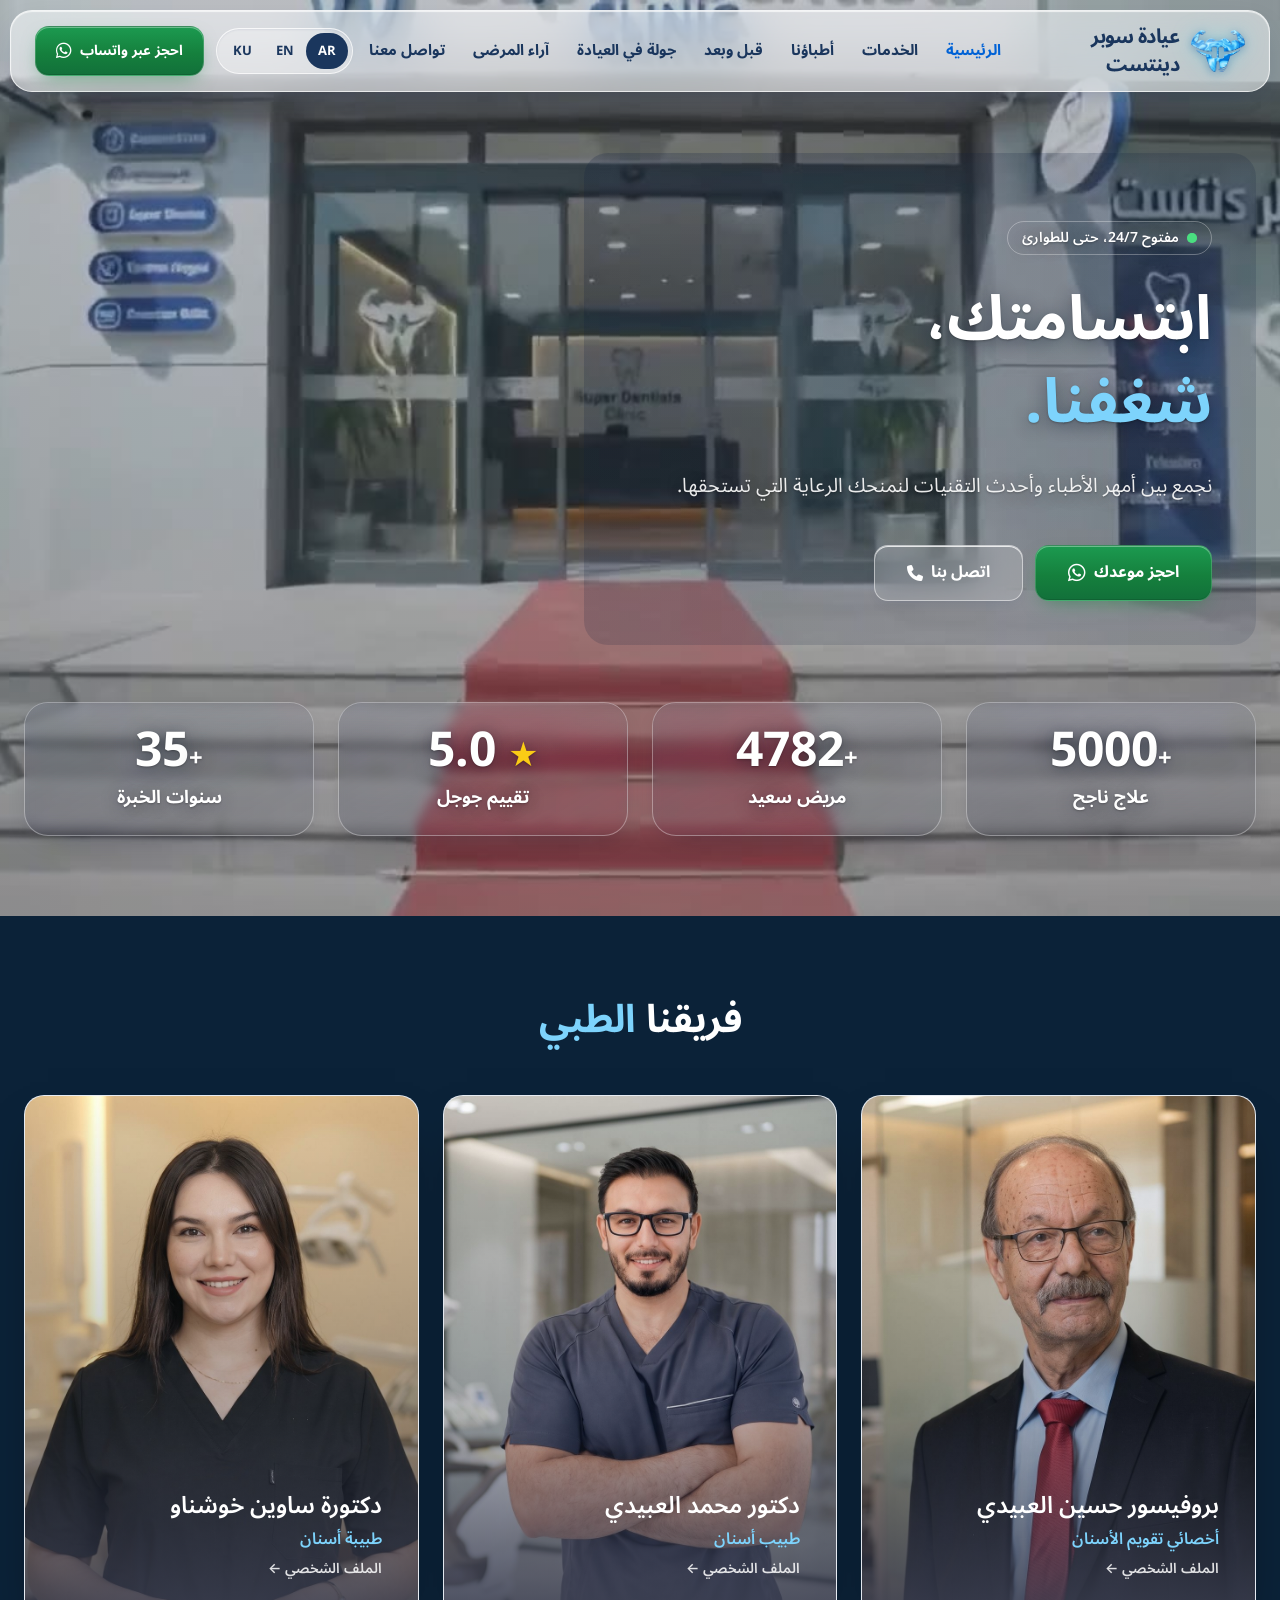
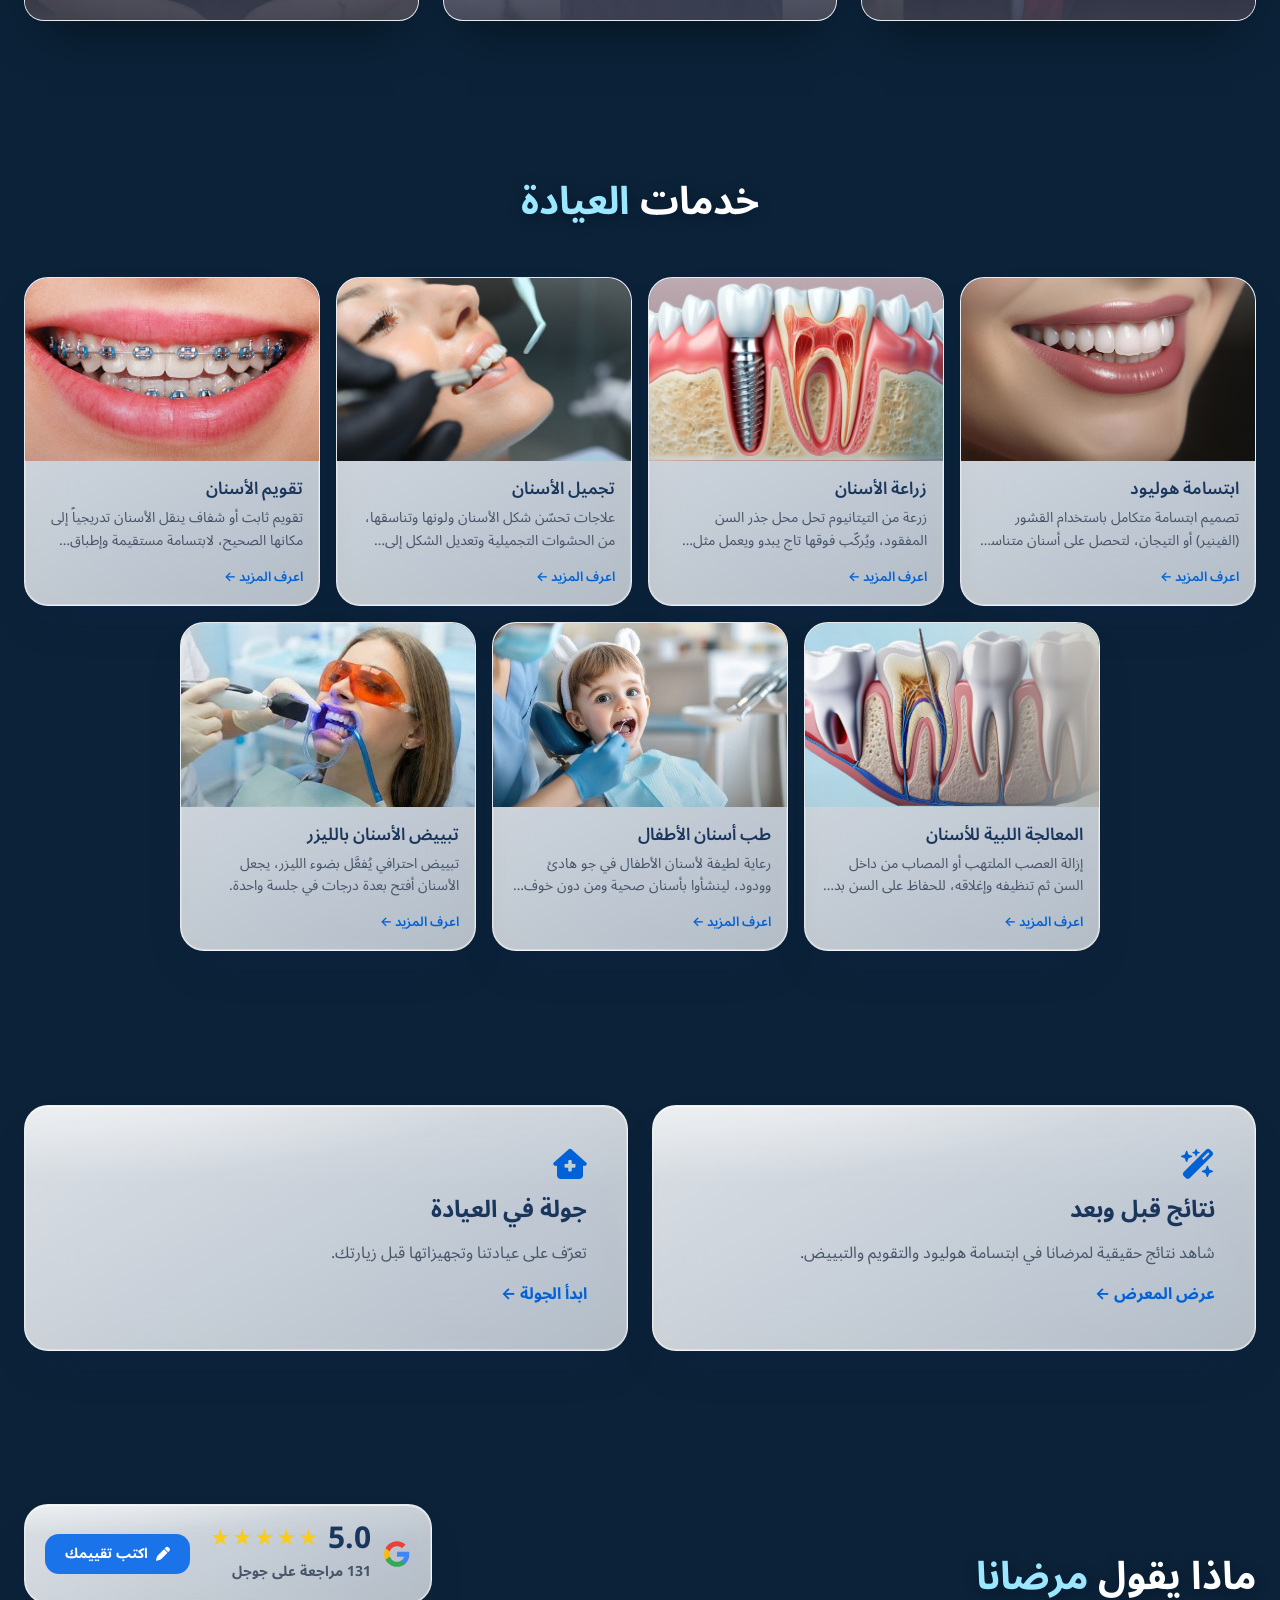
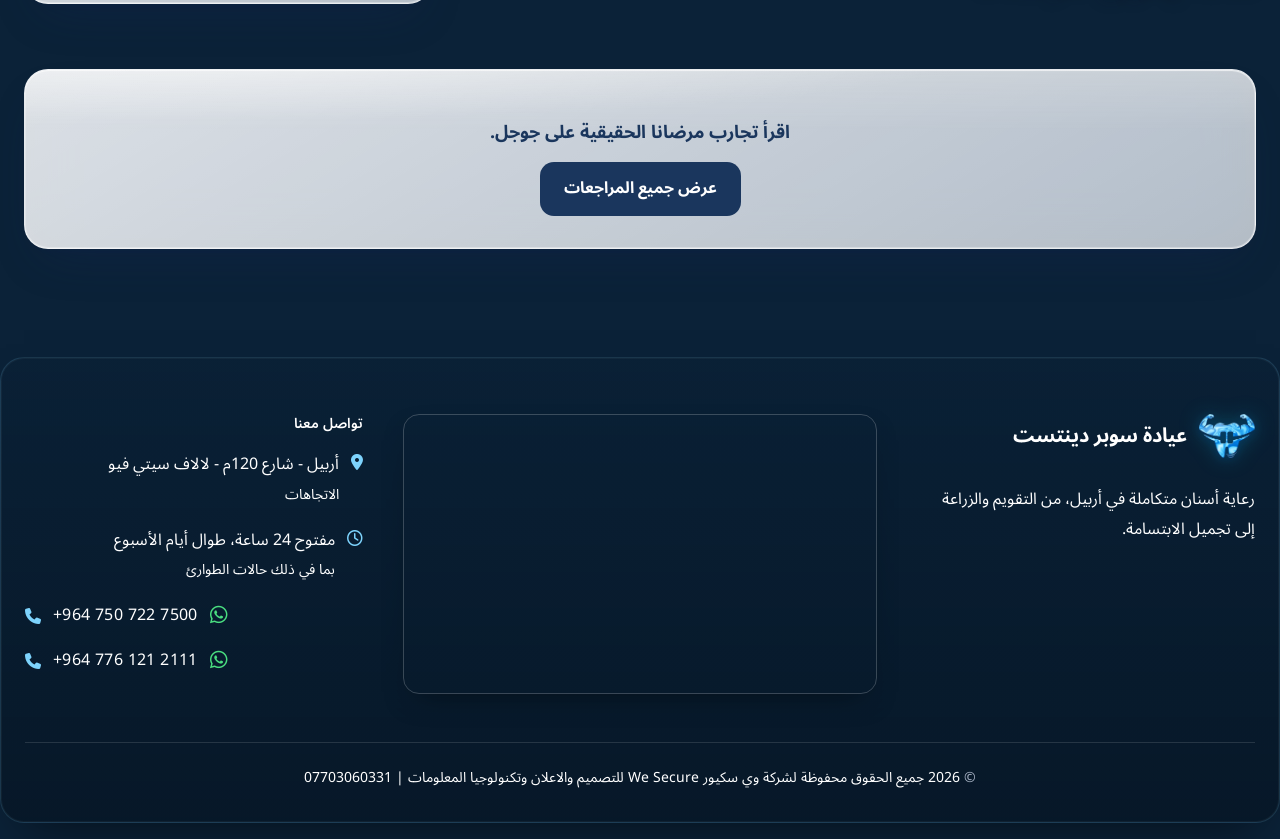
==== commit d38deee3: "Medical team section shows page background; white contact text Co-Authored-By: Claude Opus 5.5 <nore" ====
--- a/index.html
+++ b/index.html
@@ -18,7 +18,7 @@
 <link href="https://fonts.googleapis.com/css2?family=Inter:wght@400;500;600;700&family=Noto+Sans+Arabic:wght@400;500;600;700&display=swap" rel="stylesheet">
 <link rel="stylesheet" href="https://cdnjs.cloudflare.com/ajax/libs/font-awesome/6.4.0/css/all.min.css">
 <!-- Pre-built Tailwind CSS. If you add new Tailwind classes, styles.css must be rebuilt. -->
-<link rel="stylesheet" href="styles.css?v=48">
+<link rel="stylesheet" href="styles.css?v=49">
 <script type="application/ld+json">{"@context": "https://schema.org", "@type": "Dentist", "name": "Super Dentist Clinic", "alternateName": "عيادة سوبر دينتست", "image": "super-dentist-logo.png", "telephone": ["+9647507227500", "+9647761212111"], "address": {"@type": "PostalAddress", "streetAddress": "120m Street, Lalav City View", "addressLocality": "Erbil", "addressCountry": "IQ"}, "medicalSpecialty": ["Orthodontic", "CosmeticDentistry"], "availableLanguage": ["ar", "en", "ku"], "openingHoursSpecification": [{"@type": "OpeningHoursSpecification", "dayOfWeek": ["Monday", "Tuesday", "Wednesday", "Thursday", "Friday", "Saturday", "Sunday"], "opens": "00:00", "closes": "23:59"}]}</script>
 
 </head>
@@ -350,7 +350,7 @@
   { name: 'Rawand B.', stars: 5, month: '2026-09', text: 'I had cleaning, and filling done. Was happy with the speed of the procedure and the capabilties of the whole staff.' }
 ];
 </script>
-<script src="site.js?v=48"></script>
+<script src="site.js?v=49"></script>
 <!-- AI Assistant Chat Widget -->
 <script src="https://app.aiassist.chat/widget.js" data-site-id="82ca7860-756f-42e5-a851-264dc3e4ab57" data-api-url="https://engine.aiassist.chat" async></script>
 </body>
--- a/styles.css
+++ b/styles.css
@@ -1 +1 @@
-*,:after,:before{--tw-border-spacing-x:0;--tw-border-spacing-y:0;--tw-translate-x:0;--tw-translate-y:0;--tw-rotate:0;--tw-skew-x:0;--tw-skew-y:0;--tw-scale-x:1;--tw-scale-y:1;--tw-pan-x: ;--tw-pan-y: ;--tw-pinch-zoom: ;--tw-scroll-snap-strictness:proximity;--tw-gradient-from-position: ;--tw-gradient-via-position: ;--tw-gradient-to-position: ;--tw-ordinal: ;--tw-slashed-zero: ;--tw-numeric-figure: ;--tw-numeric-spacing: ;--tw-numeric-fraction: ;--tw-ring-inset: ;--tw-ring-offset-width:0px;--tw-ring-offset-color:#fff;--tw-ring-color:rgba(59,130,246,.5);--tw-ring-offset-shadow:0 0 #0000;--tw-ring-shadow:0 0 #0000;--tw-shadow:0 0 #0000;--tw-shadow-colored:0 0 #0000;--tw-blur: ;--tw-brightness: ;--tw-contrast: ;--tw-grayscale: ;--tw-hue-rotate: ;--tw-invert: ;--tw-saturate: ;--tw-sepia: ;--tw-drop-shadow: ;--tw-backdrop-blur: ;--tw-backdrop-brightness: ;--tw-backdrop-contrast: ;--tw-backdrop-grayscale: ;--tw-backdrop-hue-rotate: ;--tw-backdrop-invert: ;--tw-backdrop-opacity: ;--tw-backdrop-saturate: ;--tw-backdrop-sepia: ;--tw-contain-size: ;--tw-contain-layout: ;--tw-contain-paint: ;--tw-contain-style: }::backdrop{--tw-border-spacing-x:0;--tw-border-spacing-y:0;--tw-translate-x:0;--tw-translate-y:0;--tw-rotate:0;--tw-skew-x:0;--tw-skew-y:0;--tw-scale-x:1;--tw-scale-y:1;--tw-pan-x: ;--tw-pan-y: ;--tw-pinch-zoom: ;--tw-scroll-snap-strictness:proximity;--tw-gradient-from-position: ;--tw-gradient-via-position: ;--tw-gradient-to-position: ;--tw-ordinal: ;--tw-slashed-zero: ;--tw-numeric-figure: ;--tw-numeric-spacing: ;--tw-numeric-fraction: ;--tw-ring-inset: ;--tw-ring-offset-width:0px;--tw-ring-offset-color:#fff;--tw-ring-color:rgba(59,130,246,.5);--tw-ring-offset-shadow:0 0 #0000;--tw-ring-shadow:0 0 #0000;--tw-shadow:0 0 #0000;--tw-shadow-colored:0 0 #0000;--tw-blur: ;--tw-brightness: ;--tw-contrast: ;--tw-grayscale: ;--tw-hue-rotate: ;--tw-invert: ;--tw-saturate: ;--tw-sepia: ;--tw-drop-shadow: ;--tw-backdrop-blur: ;--tw-backdrop-brightness: ;--tw-backdrop-contrast: ;--tw-backdrop-grayscale: ;--tw-backdrop-hue-rotate: ;--tw-backdrop-invert: ;--tw-backdrop-opacity: ;--tw-backdrop-saturate: ;--tw-backdrop-sepia: ;--tw-contain-size: ;--tw-contain-layout: ;--tw-contain-paint: ;--tw-contain-style: }/*! tailwindcss v3.4.19 | MIT License | https://tailwindcss.com*/*,:after,:before{box-sizing:border-box;border:0 solid #e5e7eb}:after,:before{--tw-content:""}:host,html{line-height:1.5;-webkit-text-size-adjust:100%;-moz-tab-size:4;-o-tab-size:4;tab-size:4;font-family:Noto Sans Arabic,Inter,sans-serif;font-feature-settings:normal;font-variation-settings:normal;-webkit-tap-highlight-color:transparent}body{margin:0;line-height:inherit}hr{height:0;color:inherit;border-top-width:1px}abbr:where([title]){-webkit-text-decoration:underline dotted;text-decoration:underline dotted}h1,h2,h3,h4,h5,h6{font-size:inherit;font-weight:inherit}a{color:inherit;text-decoration:inherit}b,strong{font-weight:bolder}code,kbd,pre,samp{font-family:ui-monospace,SFMono-Regular,Menlo,Monaco,Consolas,Liberation Mono,Courier New,monospace;font-feature-settings:normal;font-variation-settings:normal;font-size:1em}small{font-size:80%}sub,sup{font-size:75%;line-height:0;position:relative;vertical-align:baseline}sub{bottom:-.25em}sup{top:-.5em}table{text-indent:0;border-color:inherit;border-collapse:collapse}button,input,optgroup,select,textarea{font-family:inherit;font-feature-settings:inherit;font-variation-settings:inherit;font-size:100%;font-weight:inherit;line-height:inherit;letter-spacing:inherit;color:inherit;margin:0;padding:0}button,select{text-transform:none}button,input:where([type=button]),input:where([type=reset]),input:where([type=submit]){-webkit-appearance:button;background-color:transparent;background-image:none}:-moz-focusring{outline:auto}:-moz-ui-invalid{box-shadow:none}progress{vertical-align:baseline}::-webkit-inner-spin-button,::-webkit-outer-spin-button{height:auto}[type=search]{-webkit-appearance:textfield;outline-offset:-2px}::-webkit-search-decoration{-webkit-appearance:none}::-webkit-file-upload-button{-webkit-appearance:button;font:inherit}summary{display:list-item}blockquote,dd,dl,figure,h1,h2,h3,h4,h5,h6,hr,p,pre{margin:0}fieldset{margin:0}fieldset,legend{padding:0}menu,ol,ul{list-style:none;margin:0;padding:0}dialog{padding:0}textarea{resize:vertical}input::-moz-placeholder,textarea::-moz-placeholder{opacity:1;color:#9ca3af}input::placeholder,textarea::placeholder{opacity:1;color:#9ca3af}[role=button],button{cursor:pointer}:disabled{cursor:default}audio,canvas,embed,iframe,img,object,svg,video{display:block;vertical-align:middle}img,video{max-width:100%;height:auto}[hidden]:where(:not([hidden=until-found])){display:none}.pointer-events-none{pointer-events:none}.visible{visibility:visible}.fixed{position:fixed}.absolute{position:absolute}.relative{position:relative}.sticky{position:sticky}.inset-0{inset:0}.inset-x-0{left:0;right:0}.-end-5{inset-inline-end:-1.25rem}.-start-5{inset-inline-start:-1.25rem}.bottom-0{bottom:0}.left-0{left:0}.top-0{top:0}.top-\[45\%\]{top:45%}.top-full{top:100%}.isolate{isolation:isolate}.z-0{z-index:0}.z-10{z-index:10}.z-40{z-index:40}.z-50{z-index:50}.z-\[-1\]{z-index:-1}.z-\[60\]{z-index:60}.mx-3{margin-left:.75rem;margin-right:.75rem}.mx-auto{margin-left:auto;margin-right:auto}.mb-1{margin-bottom:.25rem}.mb-2{margin-bottom:.5rem}.mb-24{margin-bottom:6rem}.mb-4{margin-bottom:1rem}.mb-8{margin-bottom:2rem}.mt-1{margin-top:.25rem}.mt-1\.5{margin-top:.375rem}.mt-10{margin-top:2.5rem}.mt-12{margin-top:3rem}.mt-2{margin-top:.5rem}.mt-8{margin-top:2rem}.mt-auto{margin-top:auto}.line-clamp-2{-webkit-line-clamp:2}.line-clamp-2,.line-clamp-5{overflow:hidden;display:-webkit-box;-webkit-box-orient:vertical}.line-clamp-5{-webkit-line-clamp:5}.block{display:block}.inline-block{display:inline-block}.flex{display:flex}.inline-flex{display:inline-flex}.\!grid{display:grid!important}.grid{display:grid}.hidden{display:none}.aspect-\[16\/10\]{aspect-ratio:16/10}.aspect-\[3\/4\]{aspect-ratio:3/4}.aspect-\[4\/3\]{aspect-ratio:4/3}.h-11{height:2.75rem}.h-12{height:3rem}.h-2\.5{height:.625rem}.h-5{height:1.25rem}.h-6{height:1.5rem}.h-7{height:1.75rem}.h-8{height:2rem}.h-80{height:20rem}.h-full{height:100%}.max-h-full{max-height:100%}.min-h-\[1px\]{min-height:1px}.min-h-\[240px\]{min-height:240px}.min-h-\[600px\]{min-height:600px}.w-11{width:2.75rem}.w-2\.5{width:.625rem}.w-5{width:1.25rem}.w-6{width:1.5rem}.w-7{width:1.75rem}.w-8{width:2rem}.w-\[85\%\]{width:85%}.w-full{width:100%}.min-w-0{min-width:0}.max-w-2xl{max-width:42rem}.max-w-5xl{max-width:64rem}.max-w-6xl{max-width:72rem}.max-w-7xl{max-width:80rem}.max-w-\[1320px\]{max-width:1320px}.max-w-\[36ch\]{max-width:36ch}.max-w-\[420px\]{max-width:420px}.max-w-\[60ch\]{max-width:60ch}.max-w-\[62ch\]{max-width:62ch}.max-w-full{max-width:100%}.max-w-xl{max-width:36rem}.flex-1{flex:1 1 0%}.flex-\[1\.6\]{flex:1.6}.shrink-0{flex-shrink:0}.grow{flex-grow:1}.-translate-y-1\/2{--tw-translate-y:-50%}.-translate-y-1\/2,.transform{transform:translate(var(--tw-translate-x),var(--tw-translate-y)) rotate(var(--tw-rotate)) skewX(var(--tw-skew-x)) skewY(var(--tw-skew-y)) scaleX(var(--tw-scale-x)) scaleY(var(--tw-scale-y))}@keyframes ping{75%,to{transform:scale(2);opacity:0}}.animate-ping{animation:ping 1s cubic-bezier(0,0,.2,1) infinite}.cursor-zoom-out{cursor:zoom-out}.resize{resize:both}.snap-x{scroll-snap-type:x var(--tw-scroll-snap-strictness)}.snap-mandatory{--tw-scroll-snap-strictness:mandatory}.snap-start{scroll-snap-align:start}.grid-cols-2{grid-template-columns:repeat(2,minmax(0,1fr))}.flex-col{flex-direction:column}.flex-wrap{flex-wrap:wrap}.items-start{align-items:flex-start}.items-center{align-items:center}.items-stretch{align-items:stretch}.justify-end{justify-content:flex-end}.justify-center{justify-content:center}.justify-between{justify-content:space-between}.gap-1\.5{gap:.375rem}.gap-10{gap:2.5rem}.gap-2{gap:.5rem}.gap-3{gap:.75rem}.gap-4{gap:1rem}.gap-6{gap:1.5rem}.gap-x-5{-moz-column-gap:1.25rem;column-gap:1.25rem}.gap-y-3{row-gap:.75rem}.space-y-10>:not([hidden])~:not([hidden]){--tw-space-y-reverse:0;margin-top:calc(2.5rem*(1 - var(--tw-space-y-reverse)));margin-bottom:calc(2.5rem*var(--tw-space-y-reverse))}.space-y-2>:not([hidden])~:not([hidden]){--tw-space-y-reverse:0;margin-top:calc(.5rem*(1 - var(--tw-space-y-reverse)));margin-bottom:calc(.5rem*var(--tw-space-y-reverse))}.space-y-3>:not([hidden])~:not([hidden]){--tw-space-y-reverse:0;margin-top:calc(.75rem*(1 - var(--tw-space-y-reverse)));margin-bottom:calc(.75rem*var(--tw-space-y-reverse))}.space-y-4>:not([hidden])~:not([hidden]){--tw-space-y-reverse:0;margin-top:calc(1rem*(1 - var(--tw-space-y-reverse)));margin-bottom:calc(1rem*var(--tw-space-y-reverse))}.space-y-5>:not([hidden])~:not([hidden]){--tw-space-y-reverse:0;margin-top:calc(1.25rem*(1 - var(--tw-space-y-reverse)));margin-bottom:calc(1.25rem*var(--tw-space-y-reverse))}.space-y-6>:not([hidden])~:not([hidden]){--tw-space-y-reverse:0;margin-top:calc(1.5rem*(1 - var(--tw-space-y-reverse)));margin-bottom:calc(1.5rem*var(--tw-space-y-reverse))}.space-y-8>:not([hidden])~:not([hidden]){--tw-space-y-reverse:0;margin-top:calc(2rem*(1 - var(--tw-space-y-reverse)));margin-bottom:calc(2rem*var(--tw-space-y-reverse))}.self-start{align-self:flex-start}.overflow-hidden{overflow:hidden}.overflow-x-auto{overflow-x:auto}.scroll-smooth{scroll-behavior:smooth}.truncate{overflow:hidden;text-overflow:ellipsis}.truncate,.whitespace-nowrap{white-space:nowrap}.whitespace-pre-line{white-space:pre-line}.rounded-2xl{border-radius:1rem}.rounded-3xl{border-radius:1.5rem}.rounded-\[14px\]{border-radius:14px}.rounded-\[20px\]{border-radius:20px}.rounded-\[2rem\]{border-radius:2rem}.rounded-full{border-radius:9999px}.rounded-b-2xl{border-bottom-right-radius:1rem;border-bottom-left-radius:1rem}.rounded-t-\[23px\]{border-top-left-radius:23px;border-top-right-radius:23px}.border{border-width:1px}.border-\[1\.5px\]{border-width:1.5px}.border-b{border-bottom-width:1px}.border-t{border-top-width:1px}.border-navyBlue\/10{border-color:rgba(26,54,93,.1)}.border-navyBlue\/15{border-color:rgba(26,54,93,.15)}.border-slate-200{--tw-border-opacity:1;border-color:rgb(226 232 240/var(--tw-border-opacity,1))}.border-slate-300{--tw-border-opacity:1;border-color:rgb(203 213 225/var(--tw-border-opacity,1))}.border-slate-900\/10{border-color:rgba(15,23,42,.1)}.border-white\/20{border-color:hsla(0,0%,100%,.2)}.border-white\/30{border-color:hsla(0,0%,100%,.3)}.border-white\/60{border-color:hsla(0,0%,100%,.6)}.bg-\[\#1a73e8\]{--tw-bg-opacity:1;background-color:rgb(26 115 232/var(--tw-bg-opacity,1))}.bg-\[\#4ADE80\]{--tw-bg-opacity:1;background-color:rgb(74 222 128/var(--tw-bg-opacity,1))}.bg-black\/85{background-color:rgba(0,0,0,.85)}.bg-deepBlue{--tw-bg-opacity:1;background-color:rgb(0 98 214/var(--tw-bg-opacity,1))}.bg-navyBlue{--tw-bg-opacity:1;background-color:rgb(26 54 93/var(--tw-bg-opacity,1))}.bg-navyBlue\/20{background-color:rgba(26,54,93,.2)}.bg-sky-50{--tw-bg-opacity:1;background-color:rgb(240 249 255/var(--tw-bg-opacity,1))}.bg-slate-200{--tw-bg-opacity:1;background-color:rgb(226 232 240/var(--tw-bg-opacity,1))}.bg-whatsapp{--tw-bg-opacity:1;background-color:rgb(21 128 61/var(--tw-bg-opacity,1))}.bg-white{--tw-bg-opacity:1;background-color:rgb(255 255 255/var(--tw-bg-opacity,1))}.bg-white\/10{background-color:hsla(0,0%,100%,.1)}.bg-white\/60{background-color:hsla(0,0%,100%,.6)}.bg-white\/75{background-color:hsla(0,0%,100%,.75)}.bg-white\/95{background-color:hsla(0,0%,100%,.95)}.bg-gradient-to-t{background-image:linear-gradient(to top,var(--tw-gradient-stops))}.from-\[\#0A192F\]\/90{--tw-gradient-from:rgba(10,25,47,.9) var(--tw-gradient-from-position);--tw-gradient-to:rgba(10,25,47,0) var(--tw-gradient-to-position);--tw-gradient-stops:var(--tw-gradient-from),var(--tw-gradient-to)}.via-\[\#0A192F\]\/25{--tw-gradient-to:rgba(10,25,47,0) var(--tw-gradient-to-position);--tw-gradient-stops:var(--tw-gradient-from),rgba(10,25,47,.25) var(--tw-gradient-via-position),var(--tw-gradient-to)}.via-40\%{--tw-gradient-via-position:40%}.to-transparent{--tw-gradient-to:transparent var(--tw-gradient-to-position)}.object-cover{-o-object-fit:cover;object-fit:cover}.object-top{-o-object-position:top;object-position:top}.\!p-0{padding:0!important}.p-1{padding:.25rem}.p-1\.5{padding:.375rem}.p-2\.5{padding:.625rem}.p-3{padding:.75rem}.p-4{padding:1rem}.p-6{padding:1.5rem}.p-7{padding:1.75rem}.p-8{padding:2rem}.px-2{padding-left:.5rem;padding-right:.5rem}.px-2\.5{padding-left:.625rem;padding-right:.625rem}.px-3{padding-left:.75rem;padding-right:.75rem}.px-3\.5{padding-left:.875rem;padding-right:.875rem}.px-4{padding-left:1rem;padding-right:1rem}.px-5{padding-left:1.25rem;padding-right:1.25rem}.px-6{padding-left:1.5rem;padding-right:1.5rem}.px-8{padding-left:2rem;padding-right:2rem}.py-1\.5{padding-top:.375rem;padding-bottom:.375rem}.py-10{padding-top:2.5rem;padding-bottom:2.5rem}.py-12{padding-top:3rem;padding-bottom:3rem}.py-2{padding-top:.5rem;padding-bottom:.5rem}.py-2\.5{padding-top:.625rem;padding-bottom:.625rem}.py-3{padding-top:.75rem;padding-bottom:.75rem}.py-4{padding-top:1rem;padding-bottom:1rem}.pb-1{padding-bottom:.25rem}.pb-10{padding-bottom:2.5rem}.pb-12{padding-bottom:3rem}.pb-14{padding-bottom:3.5rem}.pb-4{padding-bottom:1rem}.pb-8{padding-bottom:2rem}.pb-\[76px\]{padding-bottom:76px}.pt-0{padding-top:0}.pt-1\.5{padding-top:.375rem}.pt-14{padding-top:3.5rem}.pt-2{padding-top:.5rem}.pt-24{padding-top:6rem}.pt-3{padding-top:.75rem}.pt-4{padding-top:1rem}.pt-6{padding-top:1.5rem}.text-left{text-align:left}.text-center{text-align:center}.text-start{text-align:start}.font-sans{font-family:Noto Sans Arabic,Inter,sans-serif}.text-2xl{font-size:1.5rem;line-height:2rem}.text-3xl{font-size:1.875rem;line-height:2.25rem}.text-5xl{font-size:3rem;line-height:1}.text-\[13\.5px\]{font-size:13.5px}.text-\[13px\]{font-size:13px}.text-\[15px\]{font-size:15px}.text-base{font-size:1rem;line-height:1.5rem}.text-lg{font-size:1.125rem;line-height:1.75rem}.text-sm{font-size:.875rem;line-height:1.25rem}.text-xl{font-size:1.25rem;line-height:1.75rem}.text-xs{font-size:.75rem;line-height:1rem}.font-black{font-weight:900}.font-bold{font-weight:700}.font-medium{font-weight:500}.font-normal{font-weight:400}.font-semibold{font-weight:600}.leading-none{line-height:1}.leading-relaxed{line-height:1.625}.leading-tight{line-height:1.25}.tracking-tight{letter-spacing:-.025em}.tracking-wide{letter-spacing:.025em}.tracking-wider{letter-spacing:.05em}.text-\[\#0062D6\]{--tw-text-opacity:1;color:rgb(0 98 214/var(--tw-text-opacity,1))}.text-\[\#15803D\]{--tw-text-opacity:1;color:rgb(21 128 61/var(--tw-text-opacity,1))}.text-\[\#7DD3FC\]{--tw-text-opacity:1;color:rgb(125 211 252/var(--tw-text-opacity,1))}.text-cyan-600{--tw-text-opacity:1;color:rgb(8 145 178/var(--tw-text-opacity,1))}.text-deepBlue{--tw-text-opacity:1;color:rgb(0 98 214/var(--tw-text-opacity,1))}.text-navyBlue{--tw-text-opacity:1;color:rgb(26 54 93/var(--tw-text-opacity,1))}.text-slate-200{--tw-text-opacity:1;color:rgb(226 232 240/var(--tw-text-opacity,1))}.text-slate-500{--tw-text-opacity:1;color:rgb(100 116 139/var(--tw-text-opacity,1))}.text-slate-600{--tw-text-opacity:1;color:rgb(71 85 105/var(--tw-text-opacity,1))}.text-slate-700{--tw-text-opacity:1;color:rgb(51 65 85/var(--tw-text-opacity,1))}.text-slate-900{--tw-text-opacity:1;color:rgb(15 23 42/var(--tw-text-opacity,1))}.text-whatsapp{--tw-text-opacity:1;color:rgb(21 128 61/var(--tw-text-opacity,1))}.text-white{--tw-text-opacity:1;color:rgb(255 255 255/var(--tw-text-opacity,1))}.text-white\/85{color:hsla(0,0%,100%,.85)}.text-white\/90{color:hsla(0,0%,100%,.9)}.text-yellow-400{--tw-text-opacity:1;color:rgb(250 204 21/var(--tw-text-opacity,1))}.text-yellow-500{--tw-text-opacity:1;color:rgb(234 179 8/var(--tw-text-opacity,1))}.underline{text-decoration-line:underline}.decoration-white\/40{text-decoration-color:hsla(0,0%,100%,.4)}.underline-offset-4{text-underline-offset:4px}.antialiased{-webkit-font-smoothing:antialiased;-moz-osx-font-smoothing:grayscale}.opacity-60{opacity:.6}.shadow-\[0_-4px_16px_rgba\(15\2c 23\2c 42\2c \.08\)\]{--tw-shadow:0 -4px 16px rgba(15,23,42,.08);--tw-shadow-colored:0 -4px 16px var(--tw-shadow-color);box-shadow:var(--tw-ring-offset-shadow,0 0 #0000),var(--tw-ring-shadow,0 0 #0000),var(--tw-shadow)}.shadow-\[0_12px_30px_-14px_rgba\(0\2c 0\2c 0\2c \.5\)\]{--tw-shadow:0 12px 30px -14px rgba(0,0,0,.5);--tw-shadow-colored:0 12px 30px -14px var(--tw-shadow-color);box-shadow:var(--tw-ring-offset-shadow,0 0 #0000),var(--tw-ring-shadow,0 0 #0000),var(--tw-shadow)}.shadow-\[0_1px_2px_rgba\(15\2c 23\2c 42\2c \.04\)\2c 0_8px_24px_rgba\(15\2c 23\2c 42\2c \.08\)\]{--tw-shadow:0 1px 2px rgba(15,23,42,.04),0 8px 24px rgba(15,23,42,.08);--tw-shadow-colored:0 1px 2px var(--tw-shadow-color),0 8px 24px var(--tw-shadow-color);box-shadow:var(--tw-ring-offset-shadow,0 0 #0000),var(--tw-ring-shadow,0 0 #0000),var(--tw-shadow)}.shadow-cta{--tw-shadow:0 1px 2px rgba(0,0,0,.08),0 6px 16px rgba(21,128,61,.28);--tw-shadow-colored:0 1px 2px var(--tw-shadow-color),0 6px 16px var(--tw-shadow-color)}.shadow-cta,.shadow-lg{box-shadow:var(--tw-ring-offset-shadow,0 0 #0000),var(--tw-ring-shadow,0 0 #0000),var(--tw-shadow)}.shadow-lg{--tw-shadow:0 10px 15px -3px rgba(0,0,0,.1),0 4px 6px -4px rgba(0,0,0,.1);--tw-shadow-colored:0 10px 15px -3px var(--tw-shadow-color),0 4px 6px -4px var(--tw-shadow-color)}.shadow-sm{--tw-shadow:0 1px 2px 0 rgba(0,0,0,.05);--tw-shadow-colored:0 1px 2px 0 var(--tw-shadow-color);box-shadow:var(--tw-ring-offset-shadow,0 0 #0000),var(--tw-ring-shadow,0 0 #0000),var(--tw-shadow)}.filter{filter:var(--tw-blur) var(--tw-brightness) var(--tw-contrast) var(--tw-grayscale) var(--tw-hue-rotate) var(--tw-invert) var(--tw-saturate) var(--tw-sepia) var(--tw-drop-shadow)}.transition-all{transition-property:all;transition-timing-function:cubic-bezier(.4,0,.2,1);transition-duration:.15s}.transition-colors{transition-property:color,background-color,border-color,text-decoration-color,fill,stroke;transition-timing-function:cubic-bezier(.4,0,.2,1);transition-duration:.15s}.transition-transform{transition-property:transform;transition-timing-function:cubic-bezier(.4,0,.2,1);transition-duration:.15s}.duration-200{transition-duration:.2s}.duration-500{transition-duration:.5s}html{scroll-behavior:smooth}body{color:#1a365d;overflow-x:hidden}[id],footer,section{scroll-margin-top:90px}@media (prefers-reduced-motion:reduce){html{scroll-behavior:auto}.bg-video{display:none}}.glass-panel{background:#fff!important;border:1px solid #e2e8f0;box-shadow:0 1px 2px rgba(15,23,42,.04),0 8px 24px rgba(15,23,42,.06);transition:transform .15s ease,box-shadow .15s ease,border-color .15s ease}a.glass-panel:hover{border-color:#cbd5e1;box-shadow:0 2px 4px rgba(15,23,42,.05),0 16px 32px rgba(15,23,42,.1)}.site-header{background:hsla(0,0%,100%,.8);-webkit-backdrop-filter:blur(20px) saturate(180%);backdrop-filter:blur(20px) saturate(180%);border-bottom:1px solid rgba(15,23,42,.08)}.hero-panel{background:hsla(0,0%,100%,.84);-webkit-backdrop-filter:blur(24px) saturate(160%);backdrop-filter:blur(24px) saturate(160%);border:1px solid hsla(0,0%,100%,.9);box-shadow:0 1px 2px rgba(15,23,42,.06),0 20px 48px rgba(15,23,42,.14)}.stat-tile{background:hsla(0,0%,100%,.9);-webkit-backdrop-filter:blur(16px) saturate(160%);backdrop-filter:blur(16px) saturate(160%);border:1px solid hsla(0,0%,100%,.95);box-shadow:0 8px 24px rgba(15,23,42,.08)}.card{background:#fff;border:1px solid rgba(26,54,93,.08);box-shadow:0 6px 24px rgba(26,54,93,.06)}.subtext-glow,.text-glow{color:#1a365d}.lang-text{display:none}html[lang=ar] .lang-ar,html[lang=en] .lang-en,html[lang=ku] .lang-ku{display:inline-block}html[lang=ar] .lang-ar-block,html[lang=en] .lang-en-block,html[lang=ku] .lang-ku-block{display:block}.ba{position:relative;overflow:hidden;aspect-ratio:4/3;-webkit-user-select:none;-moz-user-select:none;user-select:none;background:#e2e8f0}.ba img{position:absolute;inset:0;width:100%;height:100%;-o-object-fit:cover;object-fit:cover}.ba .ba-before{clip-path:inset(0 calc(100% - var(--pos, 50%)) 0 0)}.ba .ba-line{top:0;bottom:0;left:var(--pos,50%);width:3px;margin-left:-1.5px;box-shadow:0 0 8px rgba(0,0,0,.3);pointer-events:none}.ba .ba-knob,.ba .ba-line{position:absolute;background:#fff}.ba .ba-knob{top:50%;left:50%;width:40px;height:40px;margin:-20px 0 0 -20px;border-radius:9999px;color:#1a365d;display:flex;align-items:center;justify-content:center;font-size:14px;box-shadow:0 2px 10px rgba(0,0,0,.25)}.ba input[type=range]{position:absolute;inset:0;width:100%;height:100%;opacity:0;cursor:ew-resize;margin:0}.ba .ba-tag{position:absolute;top:10px;padding:2px 10px;border-radius:9999px;background:rgba(26,54,93,.75);color:#fff;font-size:12px;font-weight:700;pointer-events:none}.filter-btn.is-active{background:#1a365d;color:#fff}.logo-metal{position:relative;display:inline-block;flex-shrink:0;filter:drop-shadow(0 2px 4px rgba(0,60,140,.35)) drop-shadow(0 0 10px rgba(0,229,255,.25))}.logo-metal:after{content:"";position:absolute;inset:0;pointer-events:none;background:linear-gradient(115deg,transparent 35%,hsla(0,0%,100%,.85) 48%,rgba(200,245,255,.6) 52%,transparent 65%);background-size:250% 100%;background-position:150% 0;-webkit-mask:url(super-dentist-logo.png) center/contain no-repeat;mask:url(super-dentist-logo.png) center/contain no-repeat;mix-blend-mode:screen;animation:logo-shine 5s ease-in-out infinite}a:hover .logo-metal:after{animation-duration:1.6s}@keyframes logo-shine{0%,60%{background-position:150% 0}to{background-position:-50% 0}}@media (prefers-reduced-motion:reduce){.logo-metal:after{animation:none;display:none}}.no-scrollbar{scrollbar-width:none}.no-scrollbar::-webkit-scrollbar{display:none}h1{line-height:1.15!important}h2{line-height:1.2!important}html[lang=ar] h1,html[lang=ku] h1{line-height:1.35!important}html[lang=ar] h2,html[lang=ku] h2{line-height:1.4!important}html[lang=en] h1,html[lang=en] h2{letter-spacing:-.02em}a:focus-visible,button:focus-visible{outline:3px solid #0062d6;outline-offset:3px}.t-display{font-size:clamp(2.25rem,1.6rem + 2.8vw,4rem);letter-spacing:-.025em}.t-h1{font-size:clamp(2rem,1.6rem + 1.6vw,3rem)}.t-h2{font-size:clamp(1.75rem,1.45rem + 1.2vw,2.5rem)}.t-h3{font-size:clamp(1.25rem,1.15rem + .4vw,1.5rem);line-height:1.3}.t-lead{font-size:clamp(1.0625rem,1rem + .3vw,1.25rem);line-height:1.6;font-weight:400}h1.t-display{line-height:1.1!important}html[lang=ar] .t-display,html[lang=ku] .t-display{line-height:1.35!important;letter-spacing:0}html[lang=ar] .t-lead,html[lang=ku] .t-lead{line-height:1.8}html[lang=ar] .t-h3,html[lang=ku] .t-h3{line-height:1.45}body{font-size:1rem;line-height:1.65}html[lang=ar] body,html[lang=ku] body{line-height:1.85}html[lang=en] body{font-family:Inter,system-ui,-apple-system,Segoe UI,sans-serif}.hero-overlay{background:linear-gradient(90deg,rgba(10,25,47,.8),rgba(10,25,47,.5) 50%,rgba(10,25,47,.18))}html[dir=rtl] .hero-overlay{background:linear-gradient(270deg,rgba(10,25,47,.8),rgba(10,25,47,.5) 50%,rgba(10,25,47,.18))}@media (max-width:767px){.hero-overlay,html[dir=rtl] .hero-overlay{background:rgba(10,25,47,.62)}}:root{--section-y:clamp(56px,6vw,104px);--radius-sm:8px;--radius-md:14px;--radius-lg:20px;--shadow-sm:0 1px 2px rgba(15,23,42,.05);--shadow-md:0 1px 2px rgba(15,23,42,.04),0 8px 24px rgba(15,23,42,.08)}main>div>section:not(#home):not(#stats),main>section:not(#home):not(#stats){padding-top:var(--section-y);padding-bottom:var(--section-y)}main>section#location{padding-top:0}.card,.glass-panel{border-radius:var(--radius-lg)!important}.card{box-shadow:var(--shadow-md);border-color:#e2e8f0}#btn-ar,#btn-en,#btn-ku{min-height:34px;min-width:40px}main>section.page-head{padding-top:calc(96px + clamp(28px, 4vw, 64px))!important;padding-bottom:28px!important}main>section.page-head+section{padding-top:8px!important}:root{--glass:hsla(0,0%,100%,.42);--glass-strong:hsla(0,0%,100%,.62);--glass-edge:hsla(0,0%,100%,.65);--glass-blur:blur(28px) saturate(185%);--glass-shadow:0 1px 1px hsla(0,0%,100%,.6) inset,0 -1px 1px hsla(0,0%,100%,.18) inset,0 0 0 1px hsla(0,0%,100%,.22) inset,0 22px 48px -22px rgba(20,40,90,.38),0 6px 16px -10px rgba(20,40,90,.22)}body{background:#d8e6fb!important}body:before{content:"";position:fixed;inset:0;z-index:-1;pointer-events:none;background:radial-gradient(60vmax 50vmax at 0 0,rgba(59,130,246,.55),transparent 60%),radial-gradient(50vmax 45vmax at 100% 10%,rgba(139,92,246,.42),transparent 62%),radial-gradient(55vmax 50vmax at 15% 100%,rgba(20,184,166,.45),transparent 60%),radial-gradient(45vmax 40vmax at 95% 95%,rgba(236,72,153,.28),transparent 62%),radial-gradient(40vmax 35vmax at 55% 50%,rgba(125,211,252,.45),transparent 65%),linear-gradient(160deg,#cfe0fb,#e4ddfb 50%,#d3f1ee)}.card,.crystal,.glass-panel,.stat-tile{position:relative;isolation:isolate;overflow:hidden;background:linear-gradient(150deg,hsla(0,0%,100%,.58),hsla(0,0%,100%,.34) 55%,hsla(0,0%,100%,.26))!important;-webkit-backdrop-filter:var(--glass-blur);backdrop-filter:var(--glass-blur);border:1px solid var(--glass-edge)!important;border-radius:24px!important;box-shadow:var(--glass-shadow)!important;transition:transform .3s cubic-bezier(.2,.8,.2,1),box-shadow .3s,background .3s}.crystal>.cg{position:absolute;pointer-events:none;z-index:-1;margin:0!important}.crystal>.cg-lens{inset:0;border-radius:inherit;background:radial-gradient(120% 70% at 12% -10%,hsla(0,0%,100%,.55),transparent 55%),linear-gradient(180deg,hsla(0,0%,100%,.18),transparent 35%)}.crystal>.cg-spec{width:320px;height:320px;left:30%;top:28%;border-radius:50%;background:radial-gradient(closest-side,hsla(0,0%,100%,.45),hsla(0,0%,100%,.1) 50%,transparent 75%);transform:translate(calc(var(--sx,0px) - 160px),calc(var(--sy,0px) - 160px));transition:transform .4s cubic-bezier(.2,.8,.2,1),opacity .3s;opacity:0}.crystal:hover>.cg-spec{opacity:1}a.crystal:hover,button.crystal:hover{transform:translateY(-3px);background:linear-gradient(150deg,hsla(0,0%,100%,.66),hsla(0,0%,100%,.4))!important}.crystal-dark{background:linear-gradient(150deg,rgba(20,35,70,.5),rgba(10,25,55,.34))!important;border-color:hsla(0,0%,100%,.28)!important;-webkit-backdrop-filter:blur(30px) saturate(170%);backdrop-filter:blur(30px) saturate(170%)}.crystal-dark>.cg-lens{background:radial-gradient(120% 70% at 12% -10%,hsla(0,0%,100%,.22),transparent 55%)}.hero-overlay,html[dir=rtl] .hero-overlay{background:linear-gradient(180deg,rgba(10,25,47,.25),rgba(10,25,47,.35))}.stat-tile{background:linear-gradient(150deg,hsla(0,0%,100%,.72),hsla(0,0%,100%,.5))!important}nav.site-header{top:10px;left:50%;transform:translateX(-50%);width:min(1320px,calc(100% - 20px))!important;border-radius:22px;background:hsla(0,0%,100%,.5);-webkit-backdrop-filter:blur(30px) saturate(190%);backdrop-filter:blur(30px) saturate(190%);border:1px solid hsla(0,0%,100%,.7);box-shadow:inset 0 1px 1px hsla(0,0%,100%,.7),0 12px 32px -14px rgba(20,40,90,.35)}nav.site-header:after{display:none}#mobile-menu{top:calc(100% + 8px);border-radius:22px;background:hsla(0,0%,100%,.62)!important;-webkit-backdrop-filter:blur(30px) saturate(190%);backdrop-filter:blur(30px) saturate(190%);border:1px solid hsla(0,0%,100%,.7);box-shadow:0 20px 40px -18px rgba(20,40,90,.35)}nav.site-header [role=group]{background:hsla(0,0%,100%,.35)!important;border:1px solid hsla(0,0%,100%,.7)!important;box-shadow:inset 0 1px 2px rgba(20,40,90,.08)}.bg-whatsapp{background:linear-gradient(180deg,#1c9a50,#15803d 55%,#12703a)!important;box-shadow:inset 0 1px 0 hsla(0,0%,100%,.35),inset 0 -1px 0 rgba(0,0,0,.12),0 8px 20px -8px rgba(21,128,61,.6)!important;border:1px solid hsla(0,0%,100%,.18)}.bg-whatsapp:hover{background:linear-gradient(180deg,#188b48,#12703a)!important}a.border-\[1\.5px\],a.border-slate-300{background:hsla(0,0%,100%,.5)!important;border-color:hsla(0,0%,100%,.85)!important;-webkit-backdrop-filter:blur(20px) saturate(180%);backdrop-filter:blur(20px) saturate(180%);box-shadow:inset 0 1px 0 hsla(0,0%,100%,.8),0 6px 16px -10px rgba(20,40,90,.3)}a.border-slate-300:hover{background:hsla(0,0%,100%,.72)!important}#home a.border-white\/60{background:hsla(0,0%,100%,.16)!important;border-color:hsla(0,0%,100%,.5)!important;-webkit-backdrop-filter:blur(16px);backdrop-filter:blur(16px)}#mobile-cta{left:8px!important;right:8px!important;bottom:8px!important;border-radius:22px;background:hsla(0,0%,100%,.55)!important;border:1px solid hsla(0,0%,100%,.75)!important;-webkit-backdrop-filter:blur(30px) saturate(190%);backdrop-filter:blur(30px) saturate(190%);box-shadow:inset 0 1px 1px hsla(0,0%,100%,.7),0 16px 36px -14px rgba(20,40,90,.4)!important}footer.footer-glass{color:#334155}#home+*,.to-\[\#f4f9fd\]{--tw-gradient-to:transparent!important}@media (hover:none),(max-width:767px){:root{--glass-blur:blur(18px) saturate(170%)}.crystal>.cg-spec{display:none}}@media (prefers-reduced-motion:reduce){.crystal{transition:none}a.crystal:hover{transform:none}}.crystal-dark{background:linear-gradient(150deg,rgba(15,30,60,.22),rgba(10,25,55,.12))!important;-webkit-backdrop-filter:blur(5px) saturate(140%)!important;backdrop-filter:blur(5px) saturate(140%)!important;border-color:hsla(0,0%,100%,.35)!important}.crystal-dark>.cg-lens{background:linear-gradient(180deg,hsla(0,0%,100%,.1),transparent 40%)}.crystal-dark>.cg-spec{display:none}.crystal-dark h1,.crystal-dark p,.crystal-dark>span{text-shadow:0 1px 2px rgba(0,0,0,.25),0 2px 18px rgba(5,15,35,.45)}.crystal-dark{-webkit-backdrop-filter:none!important;backdrop-filter:none!important;border:0!important;box-shadow:none!important}.crystal-dark>.cg-lens{display:none}.stat-tile,.stat-tile.crystal{background:linear-gradient(150deg,rgba(15,30,60,.22),rgba(10,25,55,.12))!important;-webkit-backdrop-filter:blur(5px) saturate(140%)!important;backdrop-filter:blur(5px) saturate(140%)!important;border:1px solid hsla(0,0%,100%,.35)!important;box-shadow:0 10px 30px -18px rgba(5,15,35,.45)!important}.stat-tile>.cg-lens{background:linear-gradient(180deg,hsla(0,0%,100%,.1),transparent 40%)}.stat-tile>.cg-spec{display:none}.stat-tile span{color:#fff!important;text-shadow:0 1px 2px rgba(0,0,0,.25),0 2px 18px rgba(5,15,35,.45)}.stat-tile .text-yellow-500{color:#facc15!important}.video-fade{-webkit-mask-image:linear-gradient(180deg,#000 78%,transparent);mask-image:linear-gradient(180deg,#000 78%,transparent)}#specialists{background:radial-gradient(60% 80% at 15% 0,rgba(56,189,248,.18),transparent 60%),radial-gradient(50% 70% at 90% 100%,rgba(139,92,246,.18),transparent 60%),linear-gradient(180deg,#0a192f,#0e2244)}#specialists h2{color:#fff!important}#specialists h2 .text-deepBlue{color:#7dd3fc!important}#specialists .doctor-card{border-color:hsla(0,0%,100%,.12)!important;box-shadow:0 24px 50px -24px rgba(0,0,0,.6)!important}.svc-card{padding:0!important}.svc-cover{background:radial-gradient(120% 120% at 20% 0,var(--c2) 0,var(--c1) 70%)}.svc-cover:after{content:"";position:absolute;inset:0;background:linear-gradient(180deg,hsla(0,0%,100%,.18),transparent 40%,rgba(0,0,0,.12))}.svc-orb{position:absolute;border-radius:50%;background:hsla(0,0%,100%,.18);-webkit-backdrop-filter:blur(6px);backdrop-filter:blur(6px);border:1px solid hsla(0,0%,100%,.35)}.svc-orb-1{width:55%;aspect-ratio:1;right:-12%;top:-25%}.svc-orb-2{width:35%;aspect-ratio:1;left:-8%;bottom:-18%}.svc-icon{position:absolute;left:50%;top:50%;transform:translate(-50%,-50%);width:84px;height:84px;border-radius:26px;display:flex;align-items:center;justify-content:center;font-size:38px;color:#fff;z-index:1;background:hsla(0,0%,100%,.2);border:1px solid hsla(0,0%,100%,.55);-webkit-backdrop-filter:blur(12px) saturate(160%);backdrop-filter:blur(12px) saturate(160%);box-shadow:inset 0 1px 0 hsla(0,0%,100%,.6),0 12px 30px -10px rgba(0,0,0,.35);transition:transform .35s cubic-bezier(.2,.8,.2,1)}.svc-card:hover .svc-icon{transform:translate(-50%,-50%) scale(1.08)}.svc-cover img{position:absolute;inset:0;width:100%;height:100%;-o-object-fit:cover;object-fit:cover;transition:transform .5s cubic-bezier(.2,.8,.2,1)}.svc-card:hover .svc-cover img{transform:scale(1.05)}.svc-cover.has-photo .svc-icon,.svc-cover.has-photo .svc-orb{display:none}#reviews{position:relative;isolation:isolate;overflow:hidden}#reviews:before{content:"";position:absolute;inset:0;z-index:-2;background:url(reviews-bg.jpg) 100%/cover no-repeat}html[dir=rtl] #reviews:before{transform:scaleX(-1)}#reviews:after{content:"";position:absolute;inset:0;z-index:-1;background:linear-gradient(90deg,rgba(110,180,225,.55),rgba(110,180,225,.2) 55%,rgba(110,180,225,0)),linear-gradient(180deg,hsla(0,0%,100%,.08),rgba(10,40,80,.12))}html[dir=rtl] #reviews:after{background:linear-gradient(270deg,rgba(110,180,225,.55),rgba(110,180,225,.2) 55%,rgba(110,180,225,0)),linear-gradient(180deg,hsla(0,0%,100%,.08),rgba(10,40,80,.12))}#reviews h2{color:#0a2540!important}#reviews:before{background:#020c24 url(reviews-bg.jpg?v=2) 100%/cover no-repeat}#reviews:after,html[dir=rtl] #reviews:after{background:linear-gradient(180deg,rgba(2,12,36,.15),rgba(2,12,36,.25))}#reviews h2{color:#fff!important}#reviews h2 .text-deepBlue{color:#7dd3fc!important}#reviews .card,#reviews .crystal{background:linear-gradient(150deg,hsla(0,0%,100%,.9),hsla(0,0%,100%,.78))!important}body{background:#e6eff9!important}body:before{background:radial-gradient(60vmax 50vmax at 0 0,rgba(56,189,248,.3),transparent 60%),radial-gradient(50vmax 45vmax at 100% 8%,rgba(37,99,235,.24),transparent 62%),radial-gradient(55vmax 50vmax at 10% 100%,rgba(14,165,233,.22),transparent 60%),radial-gradient(48vmax 42vmax at 95% 95%,rgba(30,64,175,.2),transparent 62%),radial-gradient(40vmax 35vmax at 55% 50%,rgba(186,230,253,.45),transparent 65%),linear-gradient(160deg,#d9e8f8,#e9f1fb 50%,#d3e5f3)!important}#specialists{background:radial-gradient(60% 80% at 15% 10%,rgba(56,189,248,.18),transparent 60%),radial-gradient(50% 70% at 90% 90%,rgba(37,99,235,.22),transparent 60%),linear-gradient(180deg,rgba(10,25,47,0),#0a192f 36px,#0e2244 calc(100% - 36px),rgba(14,34,68,0))!important}#reviews:after,#reviews:before{-webkit-mask-image:linear-gradient(180deg,transparent,#000 36px,#000 calc(100% - 36px),transparent);mask-image:linear-gradient(180deg,transparent,#000 36px,#000 calc(100% - 36px),transparent)}.t-h2 .text-deepBlue,h2 .text-deepBlue{color:#1d6fd6}html[lang=ar] .svc-card p>.lang-ar,html[lang=en] .svc-card p>.lang-en,html[lang=ku] .svc-card p>.lang-ku{display:-webkit-box;-webkit-line-clamp:2;-webkit-box-orient:vertical;overflow:hidden}#teasers{background:radial-gradient(55% 80% at 85% 20%,rgba(56,189,248,.16),transparent 60%),radial-gradient(45% 70% at 10% 90%,rgba(37,99,235,.2),transparent 60%),linear-gradient(180deg,rgba(10,25,47,0),#0a192f 36px,#031029)!important}#teasers .crystal,#teasers .glass-panel{background:linear-gradient(150deg,hsla(0,0%,100%,.12),hsla(0,0%,100%,.05))!important;border-color:hsla(0,0%,100%,.18)!important;box-shadow:inset 0 1px 0 hsla(0,0%,100%,.18),0 24px 50px -24px rgba(0,0,0,.55)!important}#teasers .glass-panel:hover{background:linear-gradient(150deg,hsla(0,0%,100%,.18),hsla(0,0%,100%,.08))!important}#teasers .crystal>.cg-lens{background:radial-gradient(120% 70% at 12% -10%,hsla(0,0%,100%,.14),transparent 55%)}#teasers h2{color:#fff!important}#teasers p{color:#cbd5e1!important}#teasers .text-deepBlue,#teasers i,#teasers span.font-bold{color:#7dd3fc!important}#reviews:after,#reviews:before{-webkit-mask-image:linear-gradient(180deg,#000,#000 calc(100% - 36px),transparent)!important;mask-image:linear-gradient(180deg,#000,#000 calc(100% - 36px),transparent)!important}#reviews{background:linear-gradient(180deg,#031029,#031029 calc(100% - 36px),rgba(3,16,41,0))}#reviews:before{-webkit-mask-image:linear-gradient(180deg,transparent,#000 110px,#000 calc(100% - 36px),transparent)!important;mask-image:linear-gradient(180deg,transparent,#000 110px,#000 calc(100% - 36px),transparent)!important}:root{--slate-dark:#454a5f;--slate-darker:#3a3e50}#specialists{background:radial-gradient(60% 80% at 15% 10%,hsla(0,0%,100%,.06),transparent 60%),radial-gradient(50% 70% at 90% 90%,rgba(125,211,252,.07),transparent 60%),linear-gradient(180deg,rgba(69,74,95,0),#454a5f 36px,#3e4255 calc(100% - 36px),rgba(62,66,85,0))!important}#teasers{background:radial-gradient(55% 80% at 85% 20%,rgba(125,211,252,.07),transparent 60%),linear-gradient(180deg,rgba(69,74,95,0),#454a5f 36px,#3a3e50)!important}#reviews:after,html[dir=rtl] #reviews:after{background:rgba(69,74,95,.55)!important;mix-blend-mode:color}#specialists .doctor-card .bg-gradient-to-t{--tw-gradient-from:rgba(58,62,80,.92) var(--tw-gradient-from-position)!important}.hero-overlay,html[dir=rtl] .hero-overlay{background:linear-gradient(180deg,rgba(50,54,72,.28),rgba(50,54,72,.38))!important}.stat-tile,.stat-tile.crystal{background:linear-gradient(150deg,rgba(69,74,95,.3),rgba(58,62,80,.16))!important}#reviews:before{filter:saturate(.45) brightness(1.75) contrast(.92)}#reviews:after,html[dir=rtl] #reviews:after{background:transparent!important;mix-blend-mode:normal}#reviews{background:linear-gradient(180deg,#3a3e50,#3a3e50 calc(100% - 36px),rgba(58,62,80,0))!important}.video-fade{-webkit-mask-image:none!important;mask-image:none!important}#specialists{background:radial-gradient(60% 80% at 15% 10%,hsla(0,0%,100%,.06),transparent 60%),radial-gradient(50% 70% at 90% 90%,rgba(125,211,252,.07),transparent 60%),linear-gradient(180deg,#454a5f,#3e4255)!important}#teasers{background:radial-gradient(55% 80% at 85% 20%,rgba(125,211,252,.07),transparent 60%),linear-gradient(180deg,#454a5f,#3a3e50)!important}#reviews{background:#3a3e50!important}#reviews:after,#reviews:before{-webkit-mask-image:linear-gradient(180deg,transparent,#000 110px,#000)!important;mask-image:linear-gradient(180deg,transparent,#000 110px,#000)!important}#reviews,#specialists,#teasers{background:#454a5f!important}#reviews:after,#reviews:before{-webkit-mask-image:none!important;mask-image:none!important}#aurora-bg{position:fixed;inset:0;width:100vw;height:100vh;z-index:-1;pointer-events:none}footer.footer-glass{background:#454a5f!important;border-color:hsla(0,0%,100%,.14)!important;-webkit-backdrop-filter:none!important;backdrop-filter:none!important;box-shadow:0 24px 50px -24px rgba(0,0,0,.45)!important;color:#cbd5e1}footer.footer-glass>.cg-lens{display:none}footer .net-canvas{position:absolute;inset:0;width:100%;height:100%;z-index:0;pointer-events:none;border-radius:inherit}footer.footer-glass>div{position:relative;z-index:1}footer.footer-glass .text-navyBlue{color:#fff!important}footer.footer-glass .text-slate-700{color:#cbd5e1!important}footer.footer-glass .text-slate-600{color:#aab4c6!important}footer.footer-glass .text-\[\#0062D6\]{color:#7dd3fc!important}footer.footer-glass .text-\[\#15803D\]{color:#4ade80!important}footer.footer-glass .border-slate-900\/10{border-color:hsla(0,0%,100%,.12)!important}footer.footer-glass a:hover{color:#fff!important}#reviews,#teasers{background:transparent!important}#reviews:after,#reviews:before{display:none!important}#reviews h2,#teasers h2{color:#1a365d!important}#reviews h2 .text-deepBlue,#teasers h2 .text-deepBlue{color:#1d6fd6!important}#teasers p{color:#475569!important}#teasers .text-deepBlue,#teasers i,#teasers span.font-bold{color:#0062d6!important}#reviews .card,#reviews .crystal,#teasers .crystal,#teasers .glass-panel{background:linear-gradient(150deg,hsla(0,0%,100%,.58),hsla(0,0%,100%,.34) 55%,hsla(0,0%,100%,.26))!important;border-color:hsla(0,0%,100%,.65)!important;box-shadow:var(--glass-shadow)!important}#teasers .glass-panel:hover{background:linear-gradient(150deg,hsla(0,0%,100%,.66),hsla(0,0%,100%,.4))!important}#reviews .crystal>.cg-lens,#teasers .crystal>.cg-lens{background:radial-gradient(120% 70% at 12% -10%,hsla(0,0%,100%,.55),transparent 55%),linear-gradient(180deg,hsla(0,0%,100%,.18),transparent 35%)}#bubbles-bg{position:fixed;inset:0;width:100vw;height:100vh;z-index:-1;pointer-events:none}body{background:#d6b687!important}body:before{background:radial-gradient(60vmax 50vmax at 0 0,hsla(38,70%,80%,.7),transparent 60%),radial-gradient(50vmax 45vmax at 100% 8%,hsla(34,44%,59%,.45),transparent 62%),radial-gradient(55vmax 50vmax at 10% 100%,hsla(35,46%,64%,.5),transparent 60%),radial-gradient(48vmax 42vmax at 95% 95%,rgba(184,144,96,.4),transparent 62%),radial-gradient(40vmax 35vmax at 55% 50%,hsla(39,73%,85%,.55),transparent 65%),linear-gradient(160deg,#dcbd8e,#d6b687 50%,#cfae80)!important}body{background:#0b2238!important}body:before{background:#0b2238 url(bg-navy.jpg) top/cover no-repeat!important}.page-head h1,.page-head p,main>section:not(#specialists):not(#home) :is(h1,h2,.t-lead):not(:is(.card,.crystal,.glass-panel,.svc-card,.stat-tile) *){color:#fff!important}.page-head p,main>section:not(#specialists):not(#home) .t-lead:not(:is(.card,.crystal,.glass-panel,.svc-card,.stat-tile) *){color:hsla(0,0%,100%,.86)!important}.page-head h1 .text-deepBlue,main>section:not(#specialists):not(#home) h2:not(:is(.card,.crystal,.glass-panel,.svc-card,.stat-tile) *) .text-deepBlue{color:#9be7ff!important}.page-head h1,main>section:not(#specialists):not(#home) h2:not(:is(.card,.crystal,.glass-panel,.svc-card,.stat-tile) *){text-shadow:0 2px 14px rgba(0,20,40,.45)}.card,.svc-card,main .glass-panel{background:linear-gradient(150deg,hsla(0,0%,100%,.84),hsla(0,0%,100%,.66))!important}main>section:not(#home) .crystal:not(.crystal-dark){background:linear-gradient(150deg,hsla(0,0%,100%,.86),hsla(0,0%,100%,.7))!important}footer.footer-glass{background:linear-gradient(180deg,rgba(8,30,50,.35),rgba(4,16,28,.55))!important;border:1px solid rgba(125,211,252,.16)!important;box-shadow:inset 0 0 0 1px hsla(0,0%,100%,.04),0 24px 50px -24px rgba(0,0,0,.6)!important}.selection\:bg-navyBlue ::-moz-selection{--tw-bg-opacity:1;background-color:rgb(26 54 93/var(--tw-bg-opacity,1))}.selection\:bg-navyBlue ::selection{--tw-bg-opacity:1;background-color:rgb(26 54 93/var(--tw-bg-opacity,1))}.selection\:text-white ::-moz-selection{--tw-text-opacity:1;color:rgb(255 255 255/var(--tw-text-opacity,1))}.selection\:text-white ::selection{--tw-text-opacity:1;color:rgb(255 255 255/var(--tw-text-opacity,1))}.selection\:bg-navyBlue::-moz-selection{--tw-bg-opacity:1;background-color:rgb(26 54 93/var(--tw-bg-opacity,1))}.selection\:bg-navyBlue::selection{--tw-bg-opacity:1;background-color:rgb(26 54 93/var(--tw-bg-opacity,1))}.selection\:text-white::-moz-selection{--tw-text-opacity:1;color:rgb(255 255 255/var(--tw-text-opacity,1))}.selection\:text-white::selection{--tw-text-opacity:1;color:rgb(255 255 255/var(--tw-text-opacity,1))}.hover\:-translate-y-0\.5:hover{--tw-translate-y:-0.125rem}.hover\:-translate-y-0\.5:hover,.hover\:-translate-y-px:hover{transform:translate(var(--tw-translate-x),var(--tw-translate-y)) rotate(var(--tw-rotate)) skewX(var(--tw-skew-x)) skewY(var(--tw-skew-y)) scaleX(var(--tw-scale-x)) scaleY(var(--tw-scale-y))}.hover\:-translate-y-px:hover{--tw-translate-y:-1px}.hover\:border-navyBlue:hover{--tw-border-opacity:1;border-color:rgb(26 54 93/var(--tw-border-opacity,1))}.hover\:bg-\[\#0A192F\]:hover{--tw-bg-opacity:1;background-color:rgb(10 25 47/var(--tw-bg-opacity,1))}.hover\:bg-\[\#1558b0\]:hover{--tw-bg-opacity:1;background-color:rgb(21 88 176/var(--tw-bg-opacity,1))}.hover\:bg-sky-100:hover{--tw-bg-opacity:1;background-color:rgb(224 242 254/var(--tw-bg-opacity,1))}.hover\:bg-sky-50:hover{--tw-bg-opacity:1;background-color:rgb(240 249 255/var(--tw-bg-opacity,1))}.hover\:bg-whatsappDark:hover{--tw-bg-opacity:1;background-color:rgb(22 101 52/var(--tw-bg-opacity,1))}.hover\:bg-white\/20:hover{background-color:hsla(0,0%,100%,.2)}.hover\:bg-white\/90:hover{background-color:hsla(0,0%,100%,.9)}.hover\:text-deepBlue:hover{--tw-text-opacity:1;color:rgb(0 98 214/var(--tw-text-opacity,1))}.hover\:underline:hover{text-decoration-line:underline}.group:hover .group-hover\:scale-105{--tw-scale-x:1.05;--tw-scale-y:1.05;transform:translate(var(--tw-translate-x),var(--tw-translate-y)) rotate(var(--tw-rotate)) skewX(var(--tw-skew-x)) skewY(var(--tw-skew-y)) scaleX(var(--tw-scale-x)) scaleY(var(--tw-scale-y))}@media (min-width:640px){.sm\:w-\[46\%\]{width:46%}.sm\:w-\[calc\(50\%-12px\)\]{width:calc(50% - 12px)}.sm\:w-\[calc\(50\%-8px\)\]{width:calc(50% - 8px)}.sm\:max-w-none{max-width:none}.sm\:grid-cols-2{grid-template-columns:repeat(2,minmax(0,1fr))}.sm\:text-lg{font-size:1.125rem;line-height:1.75rem}}@media (min-width:768px){.md\:mx-auto{margin-left:auto;margin-right:auto}.md\:mb-12{margin-bottom:3rem}.md\:mb-4{margin-bottom:1rem}.md\:flex{display:flex}.md\:hidden{display:none}.md\:h-full{height:100%}.md\:min-h-\[280px\]{min-height:280px}.md\:min-h-\[min\(78svh\2c 720px\)\]{min-height:min(78svh,720px)}.md\:w-\[calc\(33\.333\%-11px\)\]{width:calc(33.333% - 11px)}.md\:grid-cols-2{grid-template-columns:repeat(2,minmax(0,1fr))}.md\:grid-cols-3{grid-template-columns:repeat(3,minmax(0,1fr))}.md\:grid-cols-4{grid-template-columns:repeat(4,minmax(0,1fr))}.md\:grid-cols-\[1fr_1\.4fr_1fr\]{grid-template-columns:1fr 1.4fr 1fr}.md\:grid-cols-\[320px_1fr\]{grid-template-columns:320px 1fr}.md\:grid-cols-\[auto_1fr\]{grid-template-columns:auto 1fr}.md\:gap-3{gap:.75rem}.md\:gap-4{gap:1rem}.md\:gap-6{gap:1.5rem}.md\:space-y-6>:not([hidden])~:not([hidden]){--tw-space-y-reverse:0;margin-top:calc(1.5rem*(1 - var(--tw-space-y-reverse)));margin-bottom:calc(1.5rem*var(--tw-space-y-reverse))}.md\:p-10{padding:2.5rem}.md\:p-11{padding:2.75rem}.md\:p-6{padding:1.5rem}.md\:p-8{padding:2rem}.md\:px-3{padding-left:.75rem;padding-right:.75rem}.md\:px-6{padding-left:1.5rem;padding-right:1.5rem}.md\:py-16{padding-top:4rem;padding-bottom:4rem}.md\:pb-0{padding-bottom:0}.md\:pb-20{padding-bottom:5rem}.md\:text-2xl{font-size:1.5rem;line-height:2rem}.md\:text-3xl{font-size:1.875rem;line-height:2.25rem}.md\:text-5xl{font-size:3rem;line-height:1}.md\:text-\[17px\]{font-size:17px}.md\:text-base{font-size:1rem;line-height:1.5rem}.md\:text-lg{font-size:1.125rem;line-height:1.75rem}.md\:text-xl{font-size:1.25rem;line-height:1.75rem}}@media (min-width:1024px){.lg\:flex{display:flex}.lg\:inline-flex{display:inline-flex}.lg\:hidden{display:none}.lg\:w-\[31\.5\%\]{width:31.5%}.lg\:w-\[calc\(25\%-12px\)\]{width:calc(25% - 12px)}.lg\:w-\[calc\(33\.333\%-16px\)\]{width:calc(33.333% - 16px)}.lg\:grid-cols-3{grid-template-columns:repeat(3,minmax(0,1fr))}.lg\:flex-row{flex-direction:row}.lg\:items-end{align-items:flex-end}}@media (min-width:1280px){.xl\:inline{display:inline}.xl\:gap-7{gap:1.75rem}.xl\:px-5{padding-left:1.25rem;padding-right:1.25rem}.xl\:py-2\.5{padding-top:.625rem;padding-bottom:.625rem}.xl\:text-\[15px\]{font-size:15px}}@media (min-width:1536px){.\32xl\:gap-9{gap:2.25rem}}.rtl\:rotate-180:where([dir=rtl],[dir=rtl] *){--tw-rotate:180deg;transform:translate(var(--tw-translate-x),var(--tw-translate-y)) rotate(var(--tw-rotate)) skewX(var(--tw-skew-x)) skewY(var(--tw-skew-y)) scaleX(var(--tw-scale-x)) scaleY(var(--tw-scale-y))}.rtl\:text-right:where([dir=rtl],[dir=rtl] *){text-align:right}+*,:after,:before{--tw-border-spacing-x:0;--tw-border-spacing-y:0;--tw-translate-x:0;--tw-translate-y:0;--tw-rotate:0;--tw-skew-x:0;--tw-skew-y:0;--tw-scale-x:1;--tw-scale-y:1;--tw-pan-x: ;--tw-pan-y: ;--tw-pinch-zoom: ;--tw-scroll-snap-strictness:proximity;--tw-gradient-from-position: ;--tw-gradient-via-position: ;--tw-gradient-to-position: ;--tw-ordinal: ;--tw-slashed-zero: ;--tw-numeric-figure: ;--tw-numeric-spacing: ;--tw-numeric-fraction: ;--tw-ring-inset: ;--tw-ring-offset-width:0px;--tw-ring-offset-color:#fff;--tw-ring-color:rgba(59,130,246,.5);--tw-ring-offset-shadow:0 0 #0000;--tw-ring-shadow:0 0 #0000;--tw-shadow:0 0 #0000;--tw-shadow-colored:0 0 #0000;--tw-blur: ;--tw-brightness: ;--tw-contrast: ;--tw-grayscale: ;--tw-hue-rotate: ;--tw-invert: ;--tw-saturate: ;--tw-sepia: ;--tw-drop-shadow: ;--tw-backdrop-blur: ;--tw-backdrop-brightness: ;--tw-backdrop-contrast: ;--tw-backdrop-grayscale: ;--tw-backdrop-hue-rotate: ;--tw-backdrop-invert: ;--tw-backdrop-opacity: ;--tw-backdrop-saturate: ;--tw-backdrop-sepia: ;--tw-contain-size: ;--tw-contain-layout: ;--tw-contain-paint: ;--tw-contain-style: }::backdrop{--tw-border-spacing-x:0;--tw-border-spacing-y:0;--tw-translate-x:0;--tw-translate-y:0;--tw-rotate:0;--tw-skew-x:0;--tw-skew-y:0;--tw-scale-x:1;--tw-scale-y:1;--tw-pan-x: ;--tw-pan-y: ;--tw-pinch-zoom: ;--tw-scroll-snap-strictness:proximity;--tw-gradient-from-position: ;--tw-gradient-via-position: ;--tw-gradient-to-position: ;--tw-ordinal: ;--tw-slashed-zero: ;--tw-numeric-figure: ;--tw-numeric-spacing: ;--tw-numeric-fraction: ;--tw-ring-inset: ;--tw-ring-offset-width:0px;--tw-ring-offset-color:#fff;--tw-ring-color:rgba(59,130,246,.5);--tw-ring-offset-shadow:0 0 #0000;--tw-ring-shadow:0 0 #0000;--tw-shadow:0 0 #0000;--tw-shadow-colored:0 0 #0000;--tw-blur: ;--tw-brightness: ;--tw-contrast: ;--tw-grayscale: ;--tw-hue-rotate: ;--tw-invert: ;--tw-saturate: ;--tw-sepia: ;--tw-drop-shadow: ;--tw-backdrop-blur: ;--tw-backdrop-brightness: ;--tw-backdrop-contrast: ;--tw-backdrop-grayscale: ;--tw-backdrop-hue-rotate: ;--tw-backdrop-invert: ;--tw-backdrop-opacity: ;--tw-backdrop-saturate: ;--tw-backdrop-sepia: ;--tw-contain-size: ;--tw-contain-layout: ;--tw-contain-paint: ;--tw-contain-style: }/*! tailwindcss v3.4.19 | MIT License | https://tailwindcss.com*/*,:after,:before{box-sizing:border-box;border:0 solid #e5e7eb}:after,:before{--tw-content:""}:host,html{line-height:1.5;-webkit-text-size-adjust:100%;-moz-tab-size:4;-o-tab-size:4;tab-size:4;font-family:Noto Sans Arabic,Inter,sans-serif;font-feature-settings:normal;font-variation-settings:normal;-webkit-tap-highlight-color:transparent}body{margin:0;line-height:inherit}hr{height:0;color:inherit;border-top-width:1px}abbr:where([title]){-webkit-text-decoration:underline dotted;text-decoration:underline dotted}h1,h2,h3,h4,h5,h6{font-size:inherit;font-weight:inherit}a{color:inherit;text-decoration:inherit}b,strong{font-weight:bolder}code,kbd,pre,samp{font-family:ui-monospace,SFMono-Regular,Menlo,Monaco,Consolas,Liberation Mono,Courier New,monospace;font-feature-settings:normal;font-variation-settings:normal;font-size:1em}small{font-size:80%}sub,sup{font-size:75%;line-height:0;position:relative;vertical-align:baseline}sub{bottom:-.25em}sup{top:-.5em}table{text-indent:0;border-color:inherit;border-collapse:collapse}button,input,optgroup,select,textarea{font-family:inherit;font-feature-settings:inherit;font-variation-settings:inherit;font-size:100%;font-weight:inherit;line-height:inherit;letter-spacing:inherit;color:inherit;margin:0;padding:0}button,select{text-transform:none}button,input:where([type=button]),input:where([type=reset]),input:where([type=submit]){-webkit-appearance:button;background-color:transparent;background-image:none}:-moz-focusring{outline:auto}:-moz-ui-invalid{box-shadow:none}progress{vertical-align:baseline}::-webkit-inner-spin-button,::-webkit-outer-spin-button{height:auto}[type=search]{-webkit-appearance:textfield;outline-offset:-2px}::-webkit-search-decoration{-webkit-appearance:none}::-webkit-file-upload-button{-webkit-appearance:button;font:inherit}summary{display:list-item}blockquote,dd,dl,figure,h1,h2,h3,h4,h5,h6,hr,p,pre{margin:0}fieldset{margin:0}fieldset,legend{padding:0}menu,ol,ul{list-style:none;margin:0;padding:0}dialog{padding:0}textarea{resize:vertical}input::-moz-placeholder,textarea::-moz-placeholder{opacity:1;color:#9ca3af}input::placeholder,textarea::placeholder{opacity:1;color:#9ca3af}[role=button],button{cursor:pointer}:disabled{cursor:default}audio,canvas,embed,iframe,img,object,svg,video{display:block;vertical-align:middle}img,video{max-width:100%;height:auto}[hidden]:where(:not([hidden=until-found])){display:none}.pointer-events-none{pointer-events:none}.visible{visibility:visible}.fixed{position:fixed}.absolute{position:absolute}.relative{position:relative}.sticky{position:sticky}.inset-0{inset:0}.inset-x-0{left:0;right:0}.-end-5{inset-inline-end:-1.25rem}.-start-5{inset-inline-start:-1.25rem}.bottom-0{bottom:0}.left-0{left:0}.top-0{top:0}.top-\[45\%\]{top:45%}.top-full{top:100%}.isolate{isolation:isolate}.z-0{z-index:0}.z-10{z-index:10}.z-40{z-index:40}.z-50{z-index:50}.z-\[-1\]{z-index:-1}.z-\[60\]{z-index:60}.mx-3{margin-left:.75rem;margin-right:.75rem}.mx-auto{margin-left:auto;margin-right:auto}.mb-1{margin-bottom:.25rem}.mb-2{margin-bottom:.5rem}.mb-24{margin-bottom:6rem}.mb-4{margin-bottom:1rem}.mb-8{margin-bottom:2rem}.mt-1{margin-top:.25rem}.mt-1\.5{margin-top:.375rem}.mt-10{margin-top:2.5rem}.mt-12{margin-top:3rem}.mt-2{margin-top:.5rem}.mt-8{margin-top:2rem}.mt-auto{margin-top:auto}.line-clamp-2{-webkit-line-clamp:2}.line-clamp-2,.line-clamp-5{overflow:hidden;display:-webkit-box;-webkit-box-orient:vertical}.line-clamp-5{-webkit-line-clamp:5}.block{display:block}.inline-block{display:inline-block}.flex{display:flex}.inline-flex{display:inline-flex}.\!grid{display:grid!important}.grid{display:grid}.hidden{display:none}.aspect-\[16\/10\]{aspect-ratio:16/10}.aspect-\[3\/4\]{aspect-ratio:3/4}.aspect-\[4\/3\]{aspect-ratio:4/3}.h-11{height:2.75rem}.h-12{height:3rem}.h-2\.5{height:.625rem}.h-5{height:1.25rem}.h-6{height:1.5rem}.h-7{height:1.75rem}.h-8{height:2rem}.h-80{height:20rem}.h-full{height:100%}.max-h-full{max-height:100%}.min-h-\[1px\]{min-height:1px}.min-h-\[240px\]{min-height:240px}.min-h-\[600px\]{min-height:600px}.w-11{width:2.75rem}.w-2\.5{width:.625rem}.w-5{width:1.25rem}.w-6{width:1.5rem}.w-7{width:1.75rem}.w-8{width:2rem}.w-\[85\%\]{width:85%}.w-full{width:100%}.min-w-0{min-width:0}.max-w-2xl{max-width:42rem}.max-w-5xl{max-width:64rem}.max-w-6xl{max-width:72rem}.max-w-7xl{max-width:80rem}.max-w-\[1320px\]{max-width:1320px}.max-w-\[36ch\]{max-width:36ch}.max-w-\[420px\]{max-width:420px}.max-w-\[60ch\]{max-width:60ch}.max-w-\[62ch\]{max-width:62ch}.max-w-full{max-width:100%}.max-w-xl{max-width:36rem}.flex-1{flex:1 1 0%}.flex-\[1\.6\]{flex:1.6}.shrink-0{flex-shrink:0}.grow{flex-grow:1}.-translate-y-1\/2{--tw-translate-y:-50%}.-translate-y-1\/2,.transform{transform:translate(var(--tw-translate-x),var(--tw-translate-y)) rotate(var(--tw-rotate)) skewX(var(--tw-skew-x)) skewY(var(--tw-skew-y)) scaleX(var(--tw-scale-x)) scaleY(var(--tw-scale-y))}@keyframes ping{75%,to{transform:scale(2);opacity:0}}.animate-ping{animation:ping 1s cubic-bezier(0,0,.2,1) infinite}.cursor-zoom-out{cursor:zoom-out}.resize{resize:both}.snap-x{scroll-snap-type:x var(--tw-scroll-snap-strictness)}.snap-mandatory{--tw-scroll-snap-strictness:mandatory}.snap-start{scroll-snap-align:start}.grid-cols-2{grid-template-columns:repeat(2,minmax(0,1fr))}.flex-col{flex-direction:column}.flex-wrap{flex-wrap:wrap}.items-start{align-items:flex-start}.items-center{align-items:center}.items-stretch{align-items:stretch}.justify-end{justify-content:flex-end}.justify-center{justify-content:center}.justify-between{justify-content:space-between}.gap-1\.5{gap:.375rem}.gap-10{gap:2.5rem}.gap-2{gap:.5rem}.gap-3{gap:.75rem}.gap-4{gap:1rem}.gap-6{gap:1.5rem}.gap-x-5{-moz-column-gap:1.25rem;column-gap:1.25rem}.gap-y-3{row-gap:.75rem}.space-y-10>:not([hidden])~:not([hidden]){--tw-space-y-reverse:0;margin-top:calc(2.5rem*(1 - var(--tw-space-y-reverse)));margin-bottom:calc(2.5rem*var(--tw-space-y-reverse))}.space-y-2>:not([hidden])~:not([hidden]){--tw-space-y-reverse:0;margin-top:calc(.5rem*(1 - var(--tw-space-y-reverse)));margin-bottom:calc(.5rem*var(--tw-space-y-reverse))}.space-y-3>:not([hidden])~:not([hidden]){--tw-space-y-reverse:0;margin-top:calc(.75rem*(1 - var(--tw-space-y-reverse)));margin-bottom:calc(.75rem*var(--tw-space-y-reverse))}.space-y-4>:not([hidden])~:not([hidden]){--tw-space-y-reverse:0;margin-top:calc(1rem*(1 - var(--tw-space-y-reverse)));margin-bottom:calc(1rem*var(--tw-space-y-reverse))}.space-y-5>:not([hidden])~:not([hidden]){--tw-space-y-reverse:0;margin-top:calc(1.25rem*(1 - var(--tw-space-y-reverse)));margin-bottom:calc(1.25rem*var(--tw-space-y-reverse))}.space-y-6>:not([hidden])~:not([hidden]){--tw-space-y-reverse:0;margin-top:calc(1.5rem*(1 - var(--tw-space-y-reverse)));margin-bottom:calc(1.5rem*var(--tw-space-y-reverse))}.space-y-8>:not([hidden])~:not([hidden]){--tw-space-y-reverse:0;margin-top:calc(2rem*(1 - var(--tw-space-y-reverse)));margin-bottom:calc(2rem*var(--tw-space-y-reverse))}.self-start{align-self:flex-start}.overflow-hidden{overflow:hidden}.overflow-x-auto{overflow-x:auto}.scroll-smooth{scroll-behavior:smooth}.truncate{overflow:hidden;text-overflow:ellipsis}.truncate,.whitespace-nowrap{white-space:nowrap}.whitespace-pre-line{white-space:pre-line}.rounded-2xl{border-radius:1rem}.rounded-3xl{border-radius:1.5rem}.rounded-\[14px\]{border-radius:14px}.rounded-\[20px\]{border-radius:20px}.rounded-\[2rem\]{border-radius:2rem}.rounded-full{border-radius:9999px}.rounded-b-2xl{border-bottom-right-radius:1rem;border-bottom-left-radius:1rem}.rounded-t-\[23px\]{border-top-left-radius:23px;border-top-right-radius:23px}.border{border-width:1px}.border-\[1\.5px\]{border-width:1.5px}.border-b{border-bottom-width:1px}.border-t{border-top-width:1px}.border-navyBlue\/10{border-color:rgba(26,54,93,.1)}.border-navyBlue\/15{border-color:rgba(26,54,93,.15)}.border-slate-200{--tw-border-opacity:1;border-color:rgb(226 232 240/var(--tw-border-opacity,1))}.border-slate-300{--tw-border-opacity:1;border-color:rgb(203 213 225/var(--tw-border-opacity,1))}.border-slate-900\/10{border-color:rgba(15,23,42,.1)}.border-white\/20{border-color:hsla(0,0%,100%,.2)}.border-white\/30{border-color:hsla(0,0%,100%,.3)}.border-white\/60{border-color:hsla(0,0%,100%,.6)}.bg-\[\#1a73e8\]{--tw-bg-opacity:1;background-color:rgb(26 115 232/var(--tw-bg-opacity,1))}.bg-\[\#4ADE80\]{--tw-bg-opacity:1;background-color:rgb(74 222 128/var(--tw-bg-opacity,1))}.bg-black\/85{background-color:rgba(0,0,0,.85)}.bg-deepBlue{--tw-bg-opacity:1;background-color:rgb(0 98 214/var(--tw-bg-opacity,1))}.bg-navyBlue{--tw-bg-opacity:1;background-color:rgb(26 54 93/var(--tw-bg-opacity,1))}.bg-navyBlue\/20{background-color:rgba(26,54,93,.2)}.bg-sky-50{--tw-bg-opacity:1;background-color:rgb(240 249 255/var(--tw-bg-opacity,1))}.bg-slate-200{--tw-bg-opacity:1;background-color:rgb(226 232 240/var(--tw-bg-opacity,1))}.bg-whatsapp{--tw-bg-opacity:1;background-color:rgb(21 128 61/var(--tw-bg-opacity,1))}.bg-white{--tw-bg-opacity:1;background-color:rgb(255 255 255/var(--tw-bg-opacity,1))}.bg-white\/10{background-color:hsla(0,0%,100%,.1)}.bg-white\/60{background-color:hsla(0,0%,100%,.6)}.bg-white\/75{background-color:hsla(0,0%,100%,.75)}.bg-white\/95{background-color:hsla(0,0%,100%,.95)}.bg-gradient-to-t{background-image:linear-gradient(to top,var(--tw-gradient-stops))}.from-\[\#0A192F\]\/90{--tw-gradient-from:rgba(10,25,47,.9) var(--tw-gradient-from-position);--tw-gradient-to:rgba(10,25,47,0) var(--tw-gradient-to-position);--tw-gradient-stops:var(--tw-gradient-from),var(--tw-gradient-to)}.via-\[\#0A192F\]\/25{--tw-gradient-to:rgba(10,25,47,0) var(--tw-gradient-to-position);--tw-gradient-stops:var(--tw-gradient-from),rgba(10,25,47,.25) var(--tw-gradient-via-position),var(--tw-gradient-to)}.via-40\%{--tw-gradient-via-position:40%}.to-transparent{--tw-gradient-to:transparent var(--tw-gradient-to-position)}.object-cover{-o-object-fit:cover;object-fit:cover}.object-top{-o-object-position:top;object-position:top}.\!p-0{padding:0!important}.p-1{padding:.25rem}.p-1\.5{padding:.375rem}.p-2\.5{padding:.625rem}.p-3{padding:.75rem}.p-4{padding:1rem}.p-6{padding:1.5rem}.p-7{padding:1.75rem}.p-8{padding:2rem}.px-2{padding-left:.5rem;padding-right:.5rem}.px-2\.5{padding-left:.625rem;padding-right:.625rem}.px-3{padding-left:.75rem;padding-right:.75rem}.px-3\.5{padding-left:.875rem;padding-right:.875rem}.px-4{padding-left:1rem;padding-right:1rem}.px-5{padding-left:1.25rem;padding-right:1.25rem}.px-6{padding-left:1.5rem;padding-right:1.5rem}.px-8{padding-left:2rem;padding-right:2rem}.py-1\.5{padding-top:.375rem;padding-bottom:.375rem}.py-10{padding-top:2.5rem;padding-bottom:2.5rem}.py-12{padding-top:3rem;padding-bottom:3rem}.py-2{padding-top:.5rem;padding-bottom:.5rem}.py-2\.5{padding-top:.625rem;padding-bottom:.625rem}.py-3{padding-top:.75rem;padding-bottom:.75rem}.py-4{padding-top:1rem;padding-bottom:1rem}.pb-1{padding-bottom:.25rem}.pb-10{padding-bottom:2.5rem}.pb-12{padding-bottom:3rem}.pb-14{padding-bottom:3.5rem}.pb-4{padding-bottom:1rem}.pb-8{padding-bottom:2rem}.pb-\[76px\]{padding-bottom:76px}.pt-0{padding-top:0}.pt-1\.5{padding-top:.375rem}.pt-14{padding-top:3.5rem}.pt-2{padding-top:.5rem}.pt-24{padding-top:6rem}.pt-3{padding-top:.75rem}.pt-4{padding-top:1rem}.pt-6{padding-top:1.5rem}.text-left{text-align:left}.text-center{text-align:center}.text-start{text-align:start}.font-sans{font-family:Noto Sans Arabic,Inter,sans-serif}.text-2xl{font-size:1.5rem;line-height:2rem}.text-3xl{font-size:1.875rem;line-height:2.25rem}.text-5xl{font-size:3rem;line-height:1}.text-\[13\.5px\]{font-size:13.5px}.text-\[13px\]{font-size:13px}.text-\[15px\]{font-size:15px}.text-base{font-size:1rem;line-height:1.5rem}.text-lg{font-size:1.125rem;line-height:1.75rem}.text-sm{font-size:.875rem;line-height:1.25rem}.text-xl{font-size:1.25rem;line-height:1.75rem}.text-xs{font-size:.75rem;line-height:1rem}.font-black{font-weight:900}.font-bold{font-weight:700}.font-medium{font-weight:500}.font-normal{font-weight:400}.font-semibold{font-weight:600}.leading-none{line-height:1}.leading-relaxed{line-height:1.625}.leading-tight{line-height:1.25}.tracking-tight{letter-spacing:-.025em}.tracking-wide{letter-spacing:.025em}.tracking-wider{letter-spacing:.05em}.text-\[\#0062D6\]{--tw-text-opacity:1;color:rgb(0 98 214/var(--tw-text-opacity,1))}.text-\[\#15803D\]{--tw-text-opacity:1;color:rgb(21 128 61/var(--tw-text-opacity,1))}.text-\[\#7DD3FC\]{--tw-text-opacity:1;color:rgb(125 211 252/var(--tw-text-opacity,1))}.text-cyan-600{--tw-text-opacity:1;color:rgb(8 145 178/var(--tw-text-opacity,1))}.text-deepBlue{--tw-text-opacity:1;color:rgb(0 98 214/var(--tw-text-opacity,1))}.text-navyBlue{--tw-text-opacity:1;color:rgb(26 54 93/var(--tw-text-opacity,1))}.text-slate-200{--tw-text-opacity:1;color:rgb(226 232 240/var(--tw-text-opacity,1))}.text-slate-500{--tw-text-opacity:1;color:rgb(100 116 139/var(--tw-text-opacity,1))}.text-slate-600{--tw-text-opacity:1;color:rgb(71 85 105/var(--tw-text-opacity,1))}.text-slate-700{--tw-text-opacity:1;color:rgb(51 65 85/var(--tw-text-opacity,1))}.text-slate-900{--tw-text-opacity:1;color:rgb(15 23 42/var(--tw-text-opacity,1))}.text-whatsapp{--tw-text-opacity:1;color:rgb(21 128 61/var(--tw-text-opacity,1))}.text-white{--tw-text-opacity:1;color:rgb(255 255 255/var(--tw-text-opacity,1))}.text-white\/85{color:hsla(0,0%,100%,.85)}.text-white\/90{color:hsla(0,0%,100%,.9)}.text-yellow-400{--tw-text-opacity:1;color:rgb(250 204 21/var(--tw-text-opacity,1))}.text-yellow-500{--tw-text-opacity:1;color:rgb(234 179 8/var(--tw-text-opacity,1))}.underline{text-decoration-line:underline}.decoration-white\/40{text-decoration-color:hsla(0,0%,100%,.4)}.underline-offset-4{text-underline-offset:4px}.antialiased{-webkit-font-smoothing:antialiased;-moz-osx-font-smoothing:grayscale}.opacity-60{opacity:.6}.shadow-\[0_-4px_16px_rgba\(15\2c 23\2c 42\2c \.08\)\]{--tw-shadow:0 -4px 16px rgba(15,23,42,.08);--tw-shadow-colored:0 -4px 16px var(--tw-shadow-color);box-shadow:var(--tw-ring-offset-shadow,0 0 #0000),var(--tw-ring-shadow,0 0 #0000),var(--tw-shadow)}.shadow-\[0_12px_30px_-14px_rgba\(0\2c 0\2c 0\2c \.5\)\]{--tw-shadow:0 12px 30px -14px rgba(0,0,0,.5);--tw-shadow-colored:0 12px 30px -14px var(--tw-shadow-color);box-shadow:var(--tw-ring-offset-shadow,0 0 #0000),var(--tw-ring-shadow,0 0 #0000),var(--tw-shadow)}.shadow-\[0_1px_2px_rgba\(15\2c 23\2c 42\2c \.04\)\2c 0_8px_24px_rgba\(15\2c 23\2c 42\2c \.08\)\]{--tw-shadow:0 1px 2px rgba(15,23,42,.04),0 8px 24px rgba(15,23,42,.08);--tw-shadow-colored:0 1px 2px var(--tw-shadow-color),0 8px 24px var(--tw-shadow-color);box-shadow:var(--tw-ring-offset-shadow,0 0 #0000),var(--tw-ring-shadow,0 0 #0000),var(--tw-shadow)}.shadow-cta{--tw-shadow:0 1px 2px rgba(0,0,0,.08),0 6px 16px rgba(21,128,61,.28);--tw-shadow-colored:0 1px 2px var(--tw-shadow-color),0 6px 16px var(--tw-shadow-color)}.shadow-cta,.shadow-lg{box-shadow:var(--tw-ring-offset-shadow,0 0 #0000),var(--tw-ring-shadow,0 0 #0000),var(--tw-shadow)}.shadow-lg{--tw-shadow:0 10px 15px -3px rgba(0,0,0,.1),0 4px 6px -4px rgba(0,0,0,.1);--tw-shadow-colored:0 10px 15px -3px var(--tw-shadow-color),0 4px 6px -4px var(--tw-shadow-color)}.shadow-sm{--tw-shadow:0 1px 2px 0 rgba(0,0,0,.05);--tw-shadow-colored:0 1px 2px 0 var(--tw-shadow-color);box-shadow:var(--tw-ring-offset-shadow,0 0 #0000),var(--tw-ring-shadow,0 0 #0000),var(--tw-shadow)}.filter{filter:var(--tw-blur) var(--tw-brightness) var(--tw-contrast) var(--tw-grayscale) var(--tw-hue-rotate) var(--tw-invert) var(--tw-saturate) var(--tw-sepia) var(--tw-drop-shadow)}.transition-all{transition-property:all;transition-timing-function:cubic-bezier(.4,0,.2,1);transition-duration:.15s}.transition-colors{transition-property:color,background-color,border-color,text-decoration-color,fill,stroke;transition-timing-function:cubic-bezier(.4,0,.2,1);transition-duration:.15s}.transition-transform{transition-property:transform;transition-timing-function:cubic-bezier(.4,0,.2,1);transition-duration:.15s}.duration-200{transition-duration:.2s}.duration-500{transition-duration:.5s}html{scroll-behavior:smooth}body{color:#1a365d;overflow-x:hidden}[id],footer,section{scroll-margin-top:90px}@media (prefers-reduced-motion:reduce){html{scroll-behavior:auto}.bg-video{display:none}}.glass-panel{background:#fff!important;border:1px solid #e2e8f0;box-shadow:0 1px 2px rgba(15,23,42,.04),0 8px 24px rgba(15,23,42,.06);transition:transform .15s ease,box-shadow .15s ease,border-color .15s ease}a.glass-panel:hover{border-color:#cbd5e1;box-shadow:0 2px 4px rgba(15,23,42,.05),0 16px 32px rgba(15,23,42,.1)}.site-header{background:hsla(0,0%,100%,.8);-webkit-backdrop-filter:blur(20px) saturate(180%);backdrop-filter:blur(20px) saturate(180%);border-bottom:1px solid rgba(15,23,42,.08)}.hero-panel{background:hsla(0,0%,100%,.84);-webkit-backdrop-filter:blur(24px) saturate(160%);backdrop-filter:blur(24px) saturate(160%);border:1px solid hsla(0,0%,100%,.9);box-shadow:0 1px 2px rgba(15,23,42,.06),0 20px 48px rgba(15,23,42,.14)}.stat-tile{background:hsla(0,0%,100%,.9);-webkit-backdrop-filter:blur(16px) saturate(160%);backdrop-filter:blur(16px) saturate(160%);border:1px solid hsla(0,0%,100%,.95);box-shadow:0 8px 24px rgba(15,23,42,.08)}.card{background:#fff;border:1px solid rgba(26,54,93,.08);box-shadow:0 6px 24px rgba(26,54,93,.06)}.subtext-glow,.text-glow{color:#1a365d}.lang-text{display:none}html[lang=ar] .lang-ar,html[lang=en] .lang-en,html[lang=ku] .lang-ku{display:inline-block}html[lang=ar] .lang-ar-block,html[lang=en] .lang-en-block,html[lang=ku] .lang-ku-block{display:block}.ba{position:relative;overflow:hidden;aspect-ratio:4/3;-webkit-user-select:none;-moz-user-select:none;user-select:none;background:#e2e8f0}.ba img{position:absolute;inset:0;width:100%;height:100%;-o-object-fit:cover;object-fit:cover}.ba .ba-before{clip-path:inset(0 calc(100% - var(--pos, 50%)) 0 0)}.ba .ba-line{top:0;bottom:0;left:var(--pos,50%);width:3px;margin-left:-1.5px;box-shadow:0 0 8px rgba(0,0,0,.3);pointer-events:none}.ba .ba-knob,.ba .ba-line{position:absolute;background:#fff}.ba .ba-knob{top:50%;left:50%;width:40px;height:40px;margin:-20px 0 0 -20px;border-radius:9999px;color:#1a365d;display:flex;align-items:center;justify-content:center;font-size:14px;box-shadow:0 2px 10px rgba(0,0,0,.25)}.ba input[type=range]{position:absolute;inset:0;width:100%;height:100%;opacity:0;cursor:ew-resize;margin:0}.ba .ba-tag{position:absolute;top:10px;padding:2px 10px;border-radius:9999px;background:rgba(26,54,93,.75);color:#fff;font-size:12px;font-weight:700;pointer-events:none}.filter-btn.is-active{background:#1a365d;color:#fff}.logo-metal{position:relative;display:inline-block;flex-shrink:0;filter:drop-shadow(0 2px 4px rgba(0,60,140,.35)) drop-shadow(0 0 10px rgba(0,229,255,.25))}.logo-metal:after{content:"";position:absolute;inset:0;pointer-events:none;background:linear-gradient(115deg,transparent 35%,hsla(0,0%,100%,.85) 48%,rgba(200,245,255,.6) 52%,transparent 65%);background-size:250% 100%;background-position:150% 0;-webkit-mask:url(super-dentist-logo.png) center/contain no-repeat;mask:url(super-dentist-logo.png) center/contain no-repeat;mix-blend-mode:screen;animation:logo-shine 5s ease-in-out infinite}a:hover .logo-metal:after{animation-duration:1.6s}@keyframes logo-shine{0%,60%{background-position:150% 0}to{background-position:-50% 0}}@media (prefers-reduced-motion:reduce){.logo-metal:after{animation:none;display:none}}.no-scrollbar{scrollbar-width:none}.no-scrollbar::-webkit-scrollbar{display:none}h1{line-height:1.15!important}h2{line-height:1.2!important}html[lang=ar] h1,html[lang=ku] h1{line-height:1.35!important}html[lang=ar] h2,html[lang=ku] h2{line-height:1.4!important}html[lang=en] h1,html[lang=en] h2{letter-spacing:-.02em}a:focus-visible,button:focus-visible{outline:3px solid #0062d6;outline-offset:3px}.t-display{font-size:clamp(2.25rem,1.6rem + 2.8vw,4rem);letter-spacing:-.025em}.t-h1{font-size:clamp(2rem,1.6rem + 1.6vw,3rem)}.t-h2{font-size:clamp(1.75rem,1.45rem + 1.2vw,2.5rem)}.t-h3{font-size:clamp(1.25rem,1.15rem + .4vw,1.5rem);line-height:1.3}.t-lead{font-size:clamp(1.0625rem,1rem + .3vw,1.25rem);line-height:1.6;font-weight:400}h1.t-display{line-height:1.1!important}html[lang=ar] .t-display,html[lang=ku] .t-display{line-height:1.35!important;letter-spacing:0}html[lang=ar] .t-lead,html[lang=ku] .t-lead{line-height:1.8}html[lang=ar] .t-h3,html[lang=ku] .t-h3{line-height:1.45}body{font-size:1rem;line-height:1.65}html[lang=ar] body,html[lang=ku] body{line-height:1.85}html[lang=en] body{font-family:Inter,system-ui,-apple-system,Segoe UI,sans-serif}.hero-overlay{background:linear-gradient(90deg,rgba(10,25,47,.8),rgba(10,25,47,.5) 50%,rgba(10,25,47,.18))}html[dir=rtl] .hero-overlay{background:linear-gradient(270deg,rgba(10,25,47,.8),rgba(10,25,47,.5) 50%,rgba(10,25,47,.18))}@media (max-width:767px){.hero-overlay,html[dir=rtl] .hero-overlay{background:rgba(10,25,47,.62)}}:root{--section-y:clamp(56px,6vw,104px);--radius-sm:8px;--radius-md:14px;--radius-lg:20px;--shadow-sm:0 1px 2px rgba(15,23,42,.05);--shadow-md:0 1px 2px rgba(15,23,42,.04),0 8px 24px rgba(15,23,42,.08)}main>div>section:not(#home):not(#stats),main>section:not(#home):not(#stats){padding-top:var(--section-y);padding-bottom:var(--section-y)}main>section#location{padding-top:0}.card,.glass-panel{border-radius:var(--radius-lg)!important}.card{box-shadow:var(--shadow-md);border-color:#e2e8f0}#btn-ar,#btn-en,#btn-ku{min-height:34px;min-width:40px}main>section.page-head{padding-top:calc(96px + clamp(28px, 4vw, 64px))!important;padding-bottom:28px!important}main>section.page-head+section{padding-top:8px!important}:root{--glass:hsla(0,0%,100%,.42);--glass-strong:hsla(0,0%,100%,.62);--glass-edge:hsla(0,0%,100%,.65);--glass-blur:blur(28px) saturate(185%);--glass-shadow:0 1px 1px hsla(0,0%,100%,.6) inset,0 -1px 1px hsla(0,0%,100%,.18) inset,0 0 0 1px hsla(0,0%,100%,.22) inset,0 22px 48px -22px rgba(20,40,90,.38),0 6px 16px -10px rgba(20,40,90,.22)}body{background:#d8e6fb!important}body:before{content:"";position:fixed;inset:0;z-index:-1;pointer-events:none;background:radial-gradient(60vmax 50vmax at 0 0,rgba(59,130,246,.55),transparent 60%),radial-gradient(50vmax 45vmax at 100% 10%,rgba(139,92,246,.42),transparent 62%),radial-gradient(55vmax 50vmax at 15% 100%,rgba(20,184,166,.45),transparent 60%),radial-gradient(45vmax 40vmax at 95% 95%,rgba(236,72,153,.28),transparent 62%),radial-gradient(40vmax 35vmax at 55% 50%,rgba(125,211,252,.45),transparent 65%),linear-gradient(160deg,#cfe0fb,#e4ddfb 50%,#d3f1ee)}.card,.crystal,.glass-panel,.stat-tile{position:relative;isolation:isolate;overflow:hidden;background:linear-gradient(150deg,hsla(0,0%,100%,.58),hsla(0,0%,100%,.34) 55%,hsla(0,0%,100%,.26))!important;-webkit-backdrop-filter:var(--glass-blur);backdrop-filter:var(--glass-blur);border:1px solid var(--glass-edge)!important;border-radius:24px!important;box-shadow:var(--glass-shadow)!important;transition:transform .3s cubic-bezier(.2,.8,.2,1),box-shadow .3s,background .3s}.crystal>.cg{position:absolute;pointer-events:none;z-index:-1;margin:0!important}.crystal>.cg-lens{inset:0;border-radius:inherit;background:radial-gradient(120% 70% at 12% -10%,hsla(0,0%,100%,.55),transparent 55%),linear-gradient(180deg,hsla(0,0%,100%,.18),transparent 35%)}.crystal>.cg-spec{width:320px;height:320px;left:30%;top:28%;border-radius:50%;background:radial-gradient(closest-side,hsla(0,0%,100%,.45),hsla(0,0%,100%,.1) 50%,transparent 75%);transform:translate(calc(var(--sx,0px) - 160px),calc(var(--sy,0px) - 160px));transition:transform .4s cubic-bezier(.2,.8,.2,1),opacity .3s;opacity:0}.crystal:hover>.cg-spec{opacity:1}a.crystal:hover,button.crystal:hover{transform:translateY(-3px);background:linear-gradient(150deg,hsla(0,0%,100%,.66),hsla(0,0%,100%,.4))!important}.crystal-dark{background:linear-gradient(150deg,rgba(20,35,70,.5),rgba(10,25,55,.34))!important;border-color:hsla(0,0%,100%,.28)!important;-webkit-backdrop-filter:blur(30px) saturate(170%);backdrop-filter:blur(30px) saturate(170%)}.crystal-dark>.cg-lens{background:radial-gradient(120% 70% at 12% -10%,hsla(0,0%,100%,.22),transparent 55%)}.hero-overlay,html[dir=rtl] .hero-overlay{background:linear-gradient(180deg,rgba(10,25,47,.25),rgba(10,25,47,.35))}.stat-tile{background:linear-gradient(150deg,hsla(0,0%,100%,.72),hsla(0,0%,100%,.5))!important}nav.site-header{top:10px;left:50%;transform:translateX(-50%);width:min(1320px,calc(100% - 20px))!important;border-radius:22px;background:hsla(0,0%,100%,.5);-webkit-backdrop-filter:blur(30px) saturate(190%);backdrop-filter:blur(30px) saturate(190%);border:1px solid hsla(0,0%,100%,.7);box-shadow:inset 0 1px 1px hsla(0,0%,100%,.7),0 12px 32px -14px rgba(20,40,90,.35)}nav.site-header:after{display:none}#mobile-menu{top:calc(100% + 8px);border-radius:22px;background:hsla(0,0%,100%,.62)!important;-webkit-backdrop-filter:blur(30px) saturate(190%);backdrop-filter:blur(30px) saturate(190%);border:1px solid hsla(0,0%,100%,.7);box-shadow:0 20px 40px -18px rgba(20,40,90,.35)}nav.site-header [role=group]{background:hsla(0,0%,100%,.35)!important;border:1px solid hsla(0,0%,100%,.7)!important;box-shadow:inset 0 1px 2px rgba(20,40,90,.08)}.bg-whatsapp{background:linear-gradient(180deg,#1c9a50,#15803d 55%,#12703a)!important;box-shadow:inset 0 1px 0 hsla(0,0%,100%,.35),inset 0 -1px 0 rgba(0,0,0,.12),0 8px 20px -8px rgba(21,128,61,.6)!important;border:1px solid hsla(0,0%,100%,.18)}.bg-whatsapp:hover{background:linear-gradient(180deg,#188b48,#12703a)!important}a.border-\[1\.5px\],a.border-slate-300{background:hsla(0,0%,100%,.5)!important;border-color:hsla(0,0%,100%,.85)!important;-webkit-backdrop-filter:blur(20px) saturate(180%);backdrop-filter:blur(20px) saturate(180%);box-shadow:inset 0 1px 0 hsla(0,0%,100%,.8),0 6px 16px -10px rgba(20,40,90,.3)}a.border-slate-300:hover{background:hsla(0,0%,100%,.72)!important}#home a.border-white\/60{background:hsla(0,0%,100%,.16)!important;border-color:hsla(0,0%,100%,.5)!important;-webkit-backdrop-filter:blur(16px);backdrop-filter:blur(16px)}#mobile-cta{left:8px!important;right:8px!important;bottom:8px!important;border-radius:22px;background:hsla(0,0%,100%,.55)!important;border:1px solid hsla(0,0%,100%,.75)!important;-webkit-backdrop-filter:blur(30px) saturate(190%);backdrop-filter:blur(30px) saturate(190%);box-shadow:inset 0 1px 1px hsla(0,0%,100%,.7),0 16px 36px -14px rgba(20,40,90,.4)!important}footer.footer-glass{color:#334155}#home+*,.to-\[\#f4f9fd\]{--tw-gradient-to:transparent!important}@media (hover:none),(max-width:767px){:root{--glass-blur:blur(18px) saturate(170%)}.crystal>.cg-spec{display:none}}@media (prefers-reduced-motion:reduce){.crystal{transition:none}a.crystal:hover{transform:none}}.crystal-dark{background:linear-gradient(150deg,rgba(15,30,60,.22),rgba(10,25,55,.12))!important;-webkit-backdrop-filter:blur(5px) saturate(140%)!important;backdrop-filter:blur(5px) saturate(140%)!important;border-color:hsla(0,0%,100%,.35)!important}.crystal-dark>.cg-lens{background:linear-gradient(180deg,hsla(0,0%,100%,.1),transparent 40%)}.crystal-dark>.cg-spec{display:none}.crystal-dark h1,.crystal-dark p,.crystal-dark>span{text-shadow:0 1px 2px rgba(0,0,0,.25),0 2px 18px rgba(5,15,35,.45)}.crystal-dark{-webkit-backdrop-filter:none!important;backdrop-filter:none!important;border:0!important;box-shadow:none!important}.crystal-dark>.cg-lens{display:none}.stat-tile,.stat-tile.crystal{background:linear-gradient(150deg,rgba(15,30,60,.22),rgba(10,25,55,.12))!important;-webkit-backdrop-filter:blur(5px) saturate(140%)!important;backdrop-filter:blur(5px) saturate(140%)!important;border:1px solid hsla(0,0%,100%,.35)!important;box-shadow:0 10px 30px -18px rgba(5,15,35,.45)!important}.stat-tile>.cg-lens{background:linear-gradient(180deg,hsla(0,0%,100%,.1),transparent 40%)}.stat-tile>.cg-spec{display:none}.stat-tile span{color:#fff!important;text-shadow:0 1px 2px rgba(0,0,0,.25),0 2px 18px rgba(5,15,35,.45)}.stat-tile .text-yellow-500{color:#facc15!important}.video-fade{-webkit-mask-image:linear-gradient(180deg,#000 78%,transparent);mask-image:linear-gradient(180deg,#000 78%,transparent)}#specialists{background:radial-gradient(60% 80% at 15% 0,rgba(56,189,248,.18),transparent 60%),radial-gradient(50% 70% at 90% 100%,rgba(139,92,246,.18),transparent 60%),linear-gradient(180deg,#0a192f,#0e2244)}#specialists h2{color:#fff!important}#specialists h2 .text-deepBlue{color:#7dd3fc!important}#specialists .doctor-card{border-color:hsla(0,0%,100%,.12)!important;box-shadow:0 24px 50px -24px rgba(0,0,0,.6)!important}.svc-card{padding:0!important}.svc-cover{background:radial-gradient(120% 120% at 20% 0,var(--c2) 0,var(--c1) 70%)}.svc-cover:after{content:"";position:absolute;inset:0;background:linear-gradient(180deg,hsla(0,0%,100%,.18),transparent 40%,rgba(0,0,0,.12))}.svc-orb{position:absolute;border-radius:50%;background:hsla(0,0%,100%,.18);-webkit-backdrop-filter:blur(6px);backdrop-filter:blur(6px);border:1px solid hsla(0,0%,100%,.35)}.svc-orb-1{width:55%;aspect-ratio:1;right:-12%;top:-25%}.svc-orb-2{width:35%;aspect-ratio:1;left:-8%;bottom:-18%}.svc-icon{position:absolute;left:50%;top:50%;transform:translate(-50%,-50%);width:84px;height:84px;border-radius:26px;display:flex;align-items:center;justify-content:center;font-size:38px;color:#fff;z-index:1;background:hsla(0,0%,100%,.2);border:1px solid hsla(0,0%,100%,.55);-webkit-backdrop-filter:blur(12px) saturate(160%);backdrop-filter:blur(12px) saturate(160%);box-shadow:inset 0 1px 0 hsla(0,0%,100%,.6),0 12px 30px -10px rgba(0,0,0,.35);transition:transform .35s cubic-bezier(.2,.8,.2,1)}.svc-card:hover .svc-icon{transform:translate(-50%,-50%) scale(1.08)}.svc-cover img{position:absolute;inset:0;width:100%;height:100%;-o-object-fit:cover;object-fit:cover;transition:transform .5s cubic-bezier(.2,.8,.2,1)}.svc-card:hover .svc-cover img{transform:scale(1.05)}.svc-cover.has-photo .svc-icon,.svc-cover.has-photo .svc-orb{display:none}#reviews{position:relative;isolation:isolate;overflow:hidden}#reviews:before{content:"";position:absolute;inset:0;z-index:-2;background:url(reviews-bg.jpg) 100%/cover no-repeat}html[dir=rtl] #reviews:before{transform:scaleX(-1)}#reviews:after{content:"";position:absolute;inset:0;z-index:-1;background:linear-gradient(90deg,rgba(110,180,225,.55),rgba(110,180,225,.2) 55%,rgba(110,180,225,0)),linear-gradient(180deg,hsla(0,0%,100%,.08),rgba(10,40,80,.12))}html[dir=rtl] #reviews:after{background:linear-gradient(270deg,rgba(110,180,225,.55),rgba(110,180,225,.2) 55%,rgba(110,180,225,0)),linear-gradient(180deg,hsla(0,0%,100%,.08),rgba(10,40,80,.12))}#reviews h2{color:#0a2540!important}#reviews:before{background:#020c24 url(reviews-bg.jpg?v=2) 100%/cover no-repeat}#reviews:after,html[dir=rtl] #reviews:after{background:linear-gradient(180deg,rgba(2,12,36,.15),rgba(2,12,36,.25))}#reviews h2{color:#fff!important}#reviews h2 .text-deepBlue{color:#7dd3fc!important}#reviews .card,#reviews .crystal{background:linear-gradient(150deg,hsla(0,0%,100%,.9),hsla(0,0%,100%,.78))!important}body{background:#e6eff9!important}body:before{background:radial-gradient(60vmax 50vmax at 0 0,rgba(56,189,248,.3),transparent 60%),radial-gradient(50vmax 45vmax at 100% 8%,rgba(37,99,235,.24),transparent 62%),radial-gradient(55vmax 50vmax at 10% 100%,rgba(14,165,233,.22),transparent 60%),radial-gradient(48vmax 42vmax at 95% 95%,rgba(30,64,175,.2),transparent 62%),radial-gradient(40vmax 35vmax at 55% 50%,rgba(186,230,253,.45),transparent 65%),linear-gradient(160deg,#d9e8f8,#e9f1fb 50%,#d3e5f3)!important}#specialists{background:radial-gradient(60% 80% at 15% 10%,rgba(56,189,248,.18),transparent 60%),radial-gradient(50% 70% at 90% 90%,rgba(37,99,235,.22),transparent 60%),linear-gradient(180deg,rgba(10,25,47,0),#0a192f 36px,#0e2244 calc(100% - 36px),rgba(14,34,68,0))!important}#reviews:after,#reviews:before{-webkit-mask-image:linear-gradient(180deg,transparent,#000 36px,#000 calc(100% - 36px),transparent);mask-image:linear-gradient(180deg,transparent,#000 36px,#000 calc(100% - 36px),transparent)}.t-h2 .text-deepBlue,h2 .text-deepBlue{color:#1d6fd6}html[lang=ar] .svc-card p>.lang-ar,html[lang=en] .svc-card p>.lang-en,html[lang=ku] .svc-card p>.lang-ku{display:-webkit-box;-webkit-line-clamp:2;-webkit-box-orient:vertical;overflow:hidden}#teasers{background:radial-gradient(55% 80% at 85% 20%,rgba(56,189,248,.16),transparent 60%),radial-gradient(45% 70% at 10% 90%,rgba(37,99,235,.2),transparent 60%),linear-gradient(180deg,rgba(10,25,47,0),#0a192f 36px,#031029)!important}#teasers .crystal,#teasers .glass-panel{background:linear-gradient(150deg,hsla(0,0%,100%,.12),hsla(0,0%,100%,.05))!important;border-color:hsla(0,0%,100%,.18)!important;box-shadow:inset 0 1px 0 hsla(0,0%,100%,.18),0 24px 50px -24px rgba(0,0,0,.55)!important}#teasers .glass-panel:hover{background:linear-gradient(150deg,hsla(0,0%,100%,.18),hsla(0,0%,100%,.08))!important}#teasers .crystal>.cg-lens{background:radial-gradient(120% 70% at 12% -10%,hsla(0,0%,100%,.14),transparent 55%)}#teasers h2{color:#fff!important}#teasers p{color:#cbd5e1!important}#teasers .text-deepBlue,#teasers i,#teasers span.font-bold{color:#7dd3fc!important}#reviews:after,#reviews:before{-webkit-mask-image:linear-gradient(180deg,#000,#000 calc(100% - 36px),transparent)!important;mask-image:linear-gradient(180deg,#000,#000 calc(100% - 36px),transparent)!important}#reviews{background:linear-gradient(180deg,#031029,#031029 calc(100% - 36px),rgba(3,16,41,0))}#reviews:before{-webkit-mask-image:linear-gradient(180deg,transparent,#000 110px,#000 calc(100% - 36px),transparent)!important;mask-image:linear-gradient(180deg,transparent,#000 110px,#000 calc(100% - 36px),transparent)!important}:root{--slate-dark:#454a5f;--slate-darker:#3a3e50}#specialists{background:radial-gradient(60% 80% at 15% 10%,hsla(0,0%,100%,.06),transparent 60%),radial-gradient(50% 70% at 90% 90%,rgba(125,211,252,.07),transparent 60%),linear-gradient(180deg,rgba(69,74,95,0),#454a5f 36px,#3e4255 calc(100% - 36px),rgba(62,66,85,0))!important}#teasers{background:radial-gradient(55% 80% at 85% 20%,rgba(125,211,252,.07),transparent 60%),linear-gradient(180deg,rgba(69,74,95,0),#454a5f 36px,#3a3e50)!important}#reviews:after,html[dir=rtl] #reviews:after{background:rgba(69,74,95,.55)!important;mix-blend-mode:color}#specialists .doctor-card .bg-gradient-to-t{--tw-gradient-from:rgba(58,62,80,.92) var(--tw-gradient-from-position)!important}.hero-overlay,html[dir=rtl] .hero-overlay{background:linear-gradient(180deg,rgba(50,54,72,.28),rgba(50,54,72,.38))!important}.stat-tile,.stat-tile.crystal{background:linear-gradient(150deg,rgba(69,74,95,.3),rgba(58,62,80,.16))!important}#reviews:before{filter:saturate(.45) brightness(1.75) contrast(.92)}#reviews:after,html[dir=rtl] #reviews:after{background:transparent!important;mix-blend-mode:normal}#reviews{background:linear-gradient(180deg,#3a3e50,#3a3e50 calc(100% - 36px),rgba(58,62,80,0))!important}.video-fade{-webkit-mask-image:none!important;mask-image:none!important}#specialists{background:radial-gradient(60% 80% at 15% 10%,hsla(0,0%,100%,.06),transparent 60%),radial-gradient(50% 70% at 90% 90%,rgba(125,211,252,.07),transparent 60%),linear-gradient(180deg,#454a5f,#3e4255)!important}#teasers{background:radial-gradient(55% 80% at 85% 20%,rgba(125,211,252,.07),transparent 60%),linear-gradient(180deg,#454a5f,#3a3e50)!important}#reviews{background:#3a3e50!important}#reviews:after,#reviews:before{-webkit-mask-image:linear-gradient(180deg,transparent,#000 110px,#000)!important;mask-image:linear-gradient(180deg,transparent,#000 110px,#000)!important}#reviews,#specialists,#teasers{background:#454a5f!important}#reviews:after,#reviews:before{-webkit-mask-image:none!important;mask-image:none!important}#aurora-bg{position:fixed;inset:0;width:100vw;height:100vh;z-index:-1;pointer-events:none}footer.footer-glass{background:#454a5f!important;border-color:hsla(0,0%,100%,.14)!important;-webkit-backdrop-filter:none!important;backdrop-filter:none!important;box-shadow:0 24px 50px -24px rgba(0,0,0,.45)!important;color:#cbd5e1}footer.footer-glass>.cg-lens{display:none}footer .net-canvas{position:absolute;inset:0;width:100%;height:100%;z-index:0;pointer-events:none;border-radius:inherit}footer.footer-glass>div{position:relative;z-index:1}footer.footer-glass .text-navyBlue{color:#fff!important}footer.footer-glass .text-slate-700{color:#cbd5e1!important}footer.footer-glass .text-slate-600{color:#aab4c6!important}footer.footer-glass .text-\[\#0062D6\]{color:#7dd3fc!important}footer.footer-glass .text-\[\#15803D\]{color:#4ade80!important}footer.footer-glass .border-slate-900\/10{border-color:hsla(0,0%,100%,.12)!important}footer.footer-glass a:hover{color:#fff!important}#reviews,#teasers{background:transparent!important}#reviews:after,#reviews:before{display:none!important}#reviews h2,#teasers h2{color:#1a365d!important}#reviews h2 .text-deepBlue,#teasers h2 .text-deepBlue{color:#1d6fd6!important}#teasers p{color:#475569!important}#teasers .text-deepBlue,#teasers i,#teasers span.font-bold{color:#0062d6!important}#reviews .card,#reviews .crystal,#teasers .crystal,#teasers .glass-panel{background:linear-gradient(150deg,hsla(0,0%,100%,.58),hsla(0,0%,100%,.34) 55%,hsla(0,0%,100%,.26))!important;border-color:hsla(0,0%,100%,.65)!important;box-shadow:var(--glass-shadow)!important}#teasers .glass-panel:hover{background:linear-gradient(150deg,hsla(0,0%,100%,.66),hsla(0,0%,100%,.4))!important}#reviews .crystal>.cg-lens,#teasers .crystal>.cg-lens{background:radial-gradient(120% 70% at 12% -10%,hsla(0,0%,100%,.55),transparent 55%),linear-gradient(180deg,hsla(0,0%,100%,.18),transparent 35%)}#bubbles-bg{position:fixed;inset:0;width:100vw;height:100vh;z-index:-1;pointer-events:none}body{background:#d6b687!important}body:before{background:radial-gradient(60vmax 50vmax at 0 0,hsla(38,70%,80%,.7),transparent 60%),radial-gradient(50vmax 45vmax at 100% 8%,hsla(34,44%,59%,.45),transparent 62%),radial-gradient(55vmax 50vmax at 10% 100%,hsla(35,46%,64%,.5),transparent 60%),radial-gradient(48vmax 42vmax at 95% 95%,rgba(184,144,96,.4),transparent 62%),radial-gradient(40vmax 35vmax at 55% 50%,hsla(39,73%,85%,.55),transparent 65%),linear-gradient(160deg,#dcbd8e,#d6b687 50%,#cfae80)!important}body{background:#0b2238!important}body:before{background:#0b2238 url(bg-navy.jpg) top/cover no-repeat!important}.page-head h1,.page-head p,main>section:not(#specialists):not(#home) :is(h1,h2,.t-lead):not(:is(.card,.crystal,.glass-panel,.svc-card,.stat-tile) *){color:#fff!important}.page-head p,main>section:not(#specialists):not(#home) .t-lead:not(:is(.card,.crystal,.glass-panel,.svc-card,.stat-tile) *){color:hsla(0,0%,100%,.86)!important}.page-head h1 .text-deepBlue,main>section:not(#specialists):not(#home) h2:not(:is(.card,.crystal,.glass-panel,.svc-card,.stat-tile) *) .text-deepBlue{color:#9be7ff!important}.page-head h1,main>section:not(#specialists):not(#home) h2:not(:is(.card,.crystal,.glass-panel,.svc-card,.stat-tile) *){text-shadow:0 2px 14px rgba(0,20,40,.45)}.card,.svc-card,main .glass-panel{background:linear-gradient(150deg,hsla(0,0%,100%,.84),hsla(0,0%,100%,.66))!important}main>section:not(#home) .crystal:not(.crystal-dark){background:linear-gradient(150deg,hsla(0,0%,100%,.86),hsla(0,0%,100%,.7))!important}footer.footer-glass{background:linear-gradient(180deg,rgba(8,30,50,.35),rgba(4,16,28,.55))!important;border:1px solid rgba(125,211,252,.16)!important;box-shadow:inset 0 0 0 1px hsla(0,0%,100%,.04),0 24px 50px -24px rgba(0,0,0,.6)!important}#specialists{background:transparent!important}#specialists:after,#specialists:before{display:none!important}footer.footer-glass,footer.footer-glass :is(p,span,li,div,h2,h3,h4,address,strong){color:#fff!important}footer.footer-glass a:not(.wa-link){color:#fff!important}footer.footer-glass a:not(.wa-link):hover{color:#9be7ff!important}footer.footer-glass .text-xs,footer.footer-glass small{color:hsla(0,0%,100%,.85)!important}.selection\:bg-navyBlue ::-moz-selection{--tw-bg-opacity:1;background-color:rgb(26 54 93/var(--tw-bg-opacity,1))}.selection\:bg-navyBlue ::selection{--tw-bg-opacity:1;background-color:rgb(26 54 93/var(--tw-bg-opacity,1))}.selection\:text-white ::-moz-selection{--tw-text-opacity:1;color:rgb(255 255 255/var(--tw-text-opacity,1))}.selection\:text-white ::selection{--tw-text-opacity:1;color:rgb(255 255 255/var(--tw-text-opacity,1))}.selection\:bg-navyBlue::-moz-selection{--tw-bg-opacity:1;background-color:rgb(26 54 93/var(--tw-bg-opacity,1))}.selection\:bg-navyBlue::selection{--tw-bg-opacity:1;background-color:rgb(26 54 93/var(--tw-bg-opacity,1))}.selection\:text-white::-moz-selection{--tw-text-opacity:1;color:rgb(255 255 255/var(--tw-text-opacity,1))}.selection\:text-white::selection{--tw-text-opacity:1;color:rgb(255 255 255/var(--tw-text-opacity,1))}.hover\:-translate-y-0\.5:hover{--tw-translate-y:-0.125rem}.hover\:-translate-y-0\.5:hover,.hover\:-translate-y-px:hover{transform:translate(var(--tw-translate-x),var(--tw-translate-y)) rotate(var(--tw-rotate)) skewX(var(--tw-skew-x)) skewY(var(--tw-skew-y)) scaleX(var(--tw-scale-x)) scaleY(var(--tw-scale-y))}.hover\:-translate-y-px:hover{--tw-translate-y:-1px}.hover\:border-navyBlue:hover{--tw-border-opacity:1;border-color:rgb(26 54 93/var(--tw-border-opacity,1))}.hover\:bg-\[\#0A192F\]:hover{--tw-bg-opacity:1;background-color:rgb(10 25 47/var(--tw-bg-opacity,1))}.hover\:bg-\[\#1558b0\]:hover{--tw-bg-opacity:1;background-color:rgb(21 88 176/var(--tw-bg-opacity,1))}.hover\:bg-sky-100:hover{--tw-bg-opacity:1;background-color:rgb(224 242 254/var(--tw-bg-opacity,1))}.hover\:bg-sky-50:hover{--tw-bg-opacity:1;background-color:rgb(240 249 255/var(--tw-bg-opacity,1))}.hover\:bg-whatsappDark:hover{--tw-bg-opacity:1;background-color:rgb(22 101 52/var(--tw-bg-opacity,1))}.hover\:bg-white\/20:hover{background-color:hsla(0,0%,100%,.2)}.hover\:bg-white\/90:hover{background-color:hsla(0,0%,100%,.9)}.hover\:text-deepBlue:hover{--tw-text-opacity:1;color:rgb(0 98 214/var(--tw-text-opacity,1))}.hover\:underline:hover{text-decoration-line:underline}.group:hover .group-hover\:scale-105{--tw-scale-x:1.05;--tw-scale-y:1.05;transform:translate(var(--tw-translate-x),var(--tw-translate-y)) rotate(var(--tw-rotate)) skewX(var(--tw-skew-x)) skewY(var(--tw-skew-y)) scaleX(var(--tw-scale-x)) scaleY(var(--tw-scale-y))}@media (min-width:640px){.sm\:w-\[46\%\]{width:46%}.sm\:w-\[calc\(50\%-12px\)\]{width:calc(50% - 12px)}.sm\:w-\[calc\(50\%-8px\)\]{width:calc(50% - 8px)}.sm\:max-w-none{max-width:none}.sm\:grid-cols-2{grid-template-columns:repeat(2,minmax(0,1fr))}.sm\:text-lg{font-size:1.125rem;line-height:1.75rem}}@media (min-width:768px){.md\:mx-auto{margin-left:auto;margin-right:auto}.md\:mb-12{margin-bottom:3rem}.md\:mb-4{margin-bottom:1rem}.md\:flex{display:flex}.md\:hidden{display:none}.md\:h-full{height:100%}.md\:min-h-\[280px\]{min-height:280px}.md\:min-h-\[min\(78svh\2c 720px\)\]{min-height:min(78svh,720px)}.md\:w-\[calc\(33\.333\%-11px\)\]{width:calc(33.333% - 11px)}.md\:grid-cols-2{grid-template-columns:repeat(2,minmax(0,1fr))}.md\:grid-cols-3{grid-template-columns:repeat(3,minmax(0,1fr))}.md\:grid-cols-4{grid-template-columns:repeat(4,minmax(0,1fr))}.md\:grid-cols-\[1fr_1\.4fr_1fr\]{grid-template-columns:1fr 1.4fr 1fr}.md\:grid-cols-\[320px_1fr\]{grid-template-columns:320px 1fr}.md\:grid-cols-\[auto_1fr\]{grid-template-columns:auto 1fr}.md\:gap-3{gap:.75rem}.md\:gap-4{gap:1rem}.md\:gap-6{gap:1.5rem}.md\:space-y-6>:not([hidden])~:not([hidden]){--tw-space-y-reverse:0;margin-top:calc(1.5rem*(1 - var(--tw-space-y-reverse)));margin-bottom:calc(1.5rem*var(--tw-space-y-reverse))}.md\:p-10{padding:2.5rem}.md\:p-11{padding:2.75rem}.md\:p-6{padding:1.5rem}.md\:p-8{padding:2rem}.md\:px-3{padding-left:.75rem;padding-right:.75rem}.md\:px-6{padding-left:1.5rem;padding-right:1.5rem}.md\:py-16{padding-top:4rem;padding-bottom:4rem}.md\:pb-0{padding-bottom:0}.md\:pb-20{padding-bottom:5rem}.md\:text-2xl{font-size:1.5rem;line-height:2rem}.md\:text-3xl{font-size:1.875rem;line-height:2.25rem}.md\:text-5xl{font-size:3rem;line-height:1}.md\:text-\[17px\]{font-size:17px}.md\:text-base{font-size:1rem;line-height:1.5rem}.md\:text-lg{font-size:1.125rem;line-height:1.75rem}.md\:text-xl{font-size:1.25rem;line-height:1.75rem}}@media (min-width:1024px){.lg\:flex{display:flex}.lg\:inline-flex{display:inline-flex}.lg\:hidden{display:none}.lg\:w-\[31\.5\%\]{width:31.5%}.lg\:w-\[calc\(25\%-12px\)\]{width:calc(25% - 12px)}.lg\:w-\[calc\(33\.333\%-16px\)\]{width:calc(33.333% - 16px)}.lg\:grid-cols-3{grid-template-columns:repeat(3,minmax(0,1fr))}.lg\:flex-row{flex-direction:row}.lg\:items-end{align-items:flex-end}}@media (min-width:1280px){.xl\:inline{display:inline}.xl\:gap-7{gap:1.75rem}.xl\:px-5{padding-left:1.25rem;padding-right:1.25rem}.xl\:py-2\.5{padding-top:.625rem;padding-bottom:.625rem}.xl\:text-\[15px\]{font-size:15px}}@media (min-width:1536px){.\32xl\:gap-9{gap:2.25rem}}.rtl\:rotate-180:where([dir=rtl],[dir=rtl] *){--tw-rotate:180deg;transform:translate(var(--tw-translate-x),var(--tw-translate-y)) rotate(var(--tw-rotate)) skewX(var(--tw-skew-x)) skewY(var(--tw-skew-y)) scaleX(var(--tw-scale-x)) scaleY(var(--tw-scale-y))}.rtl\:text-right:where([dir=rtl],[dir=rtl] *){text-align:right}
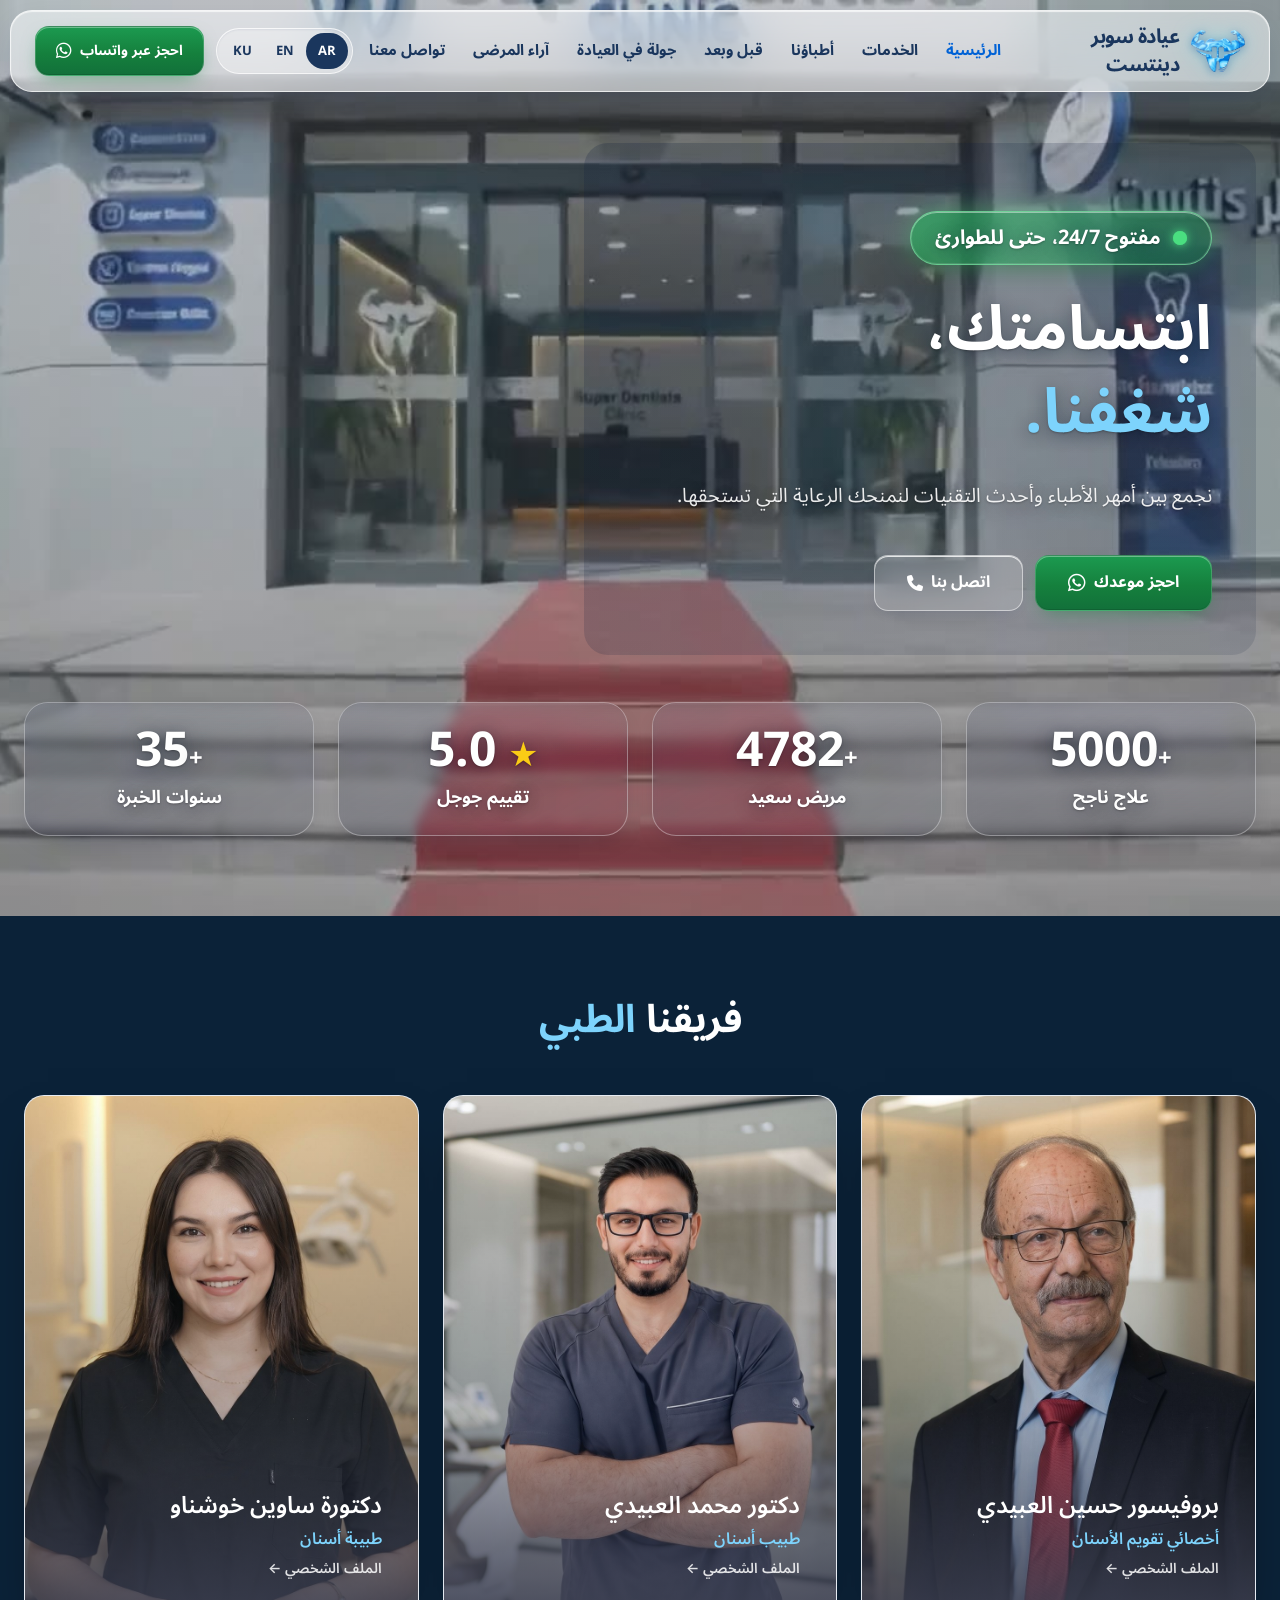
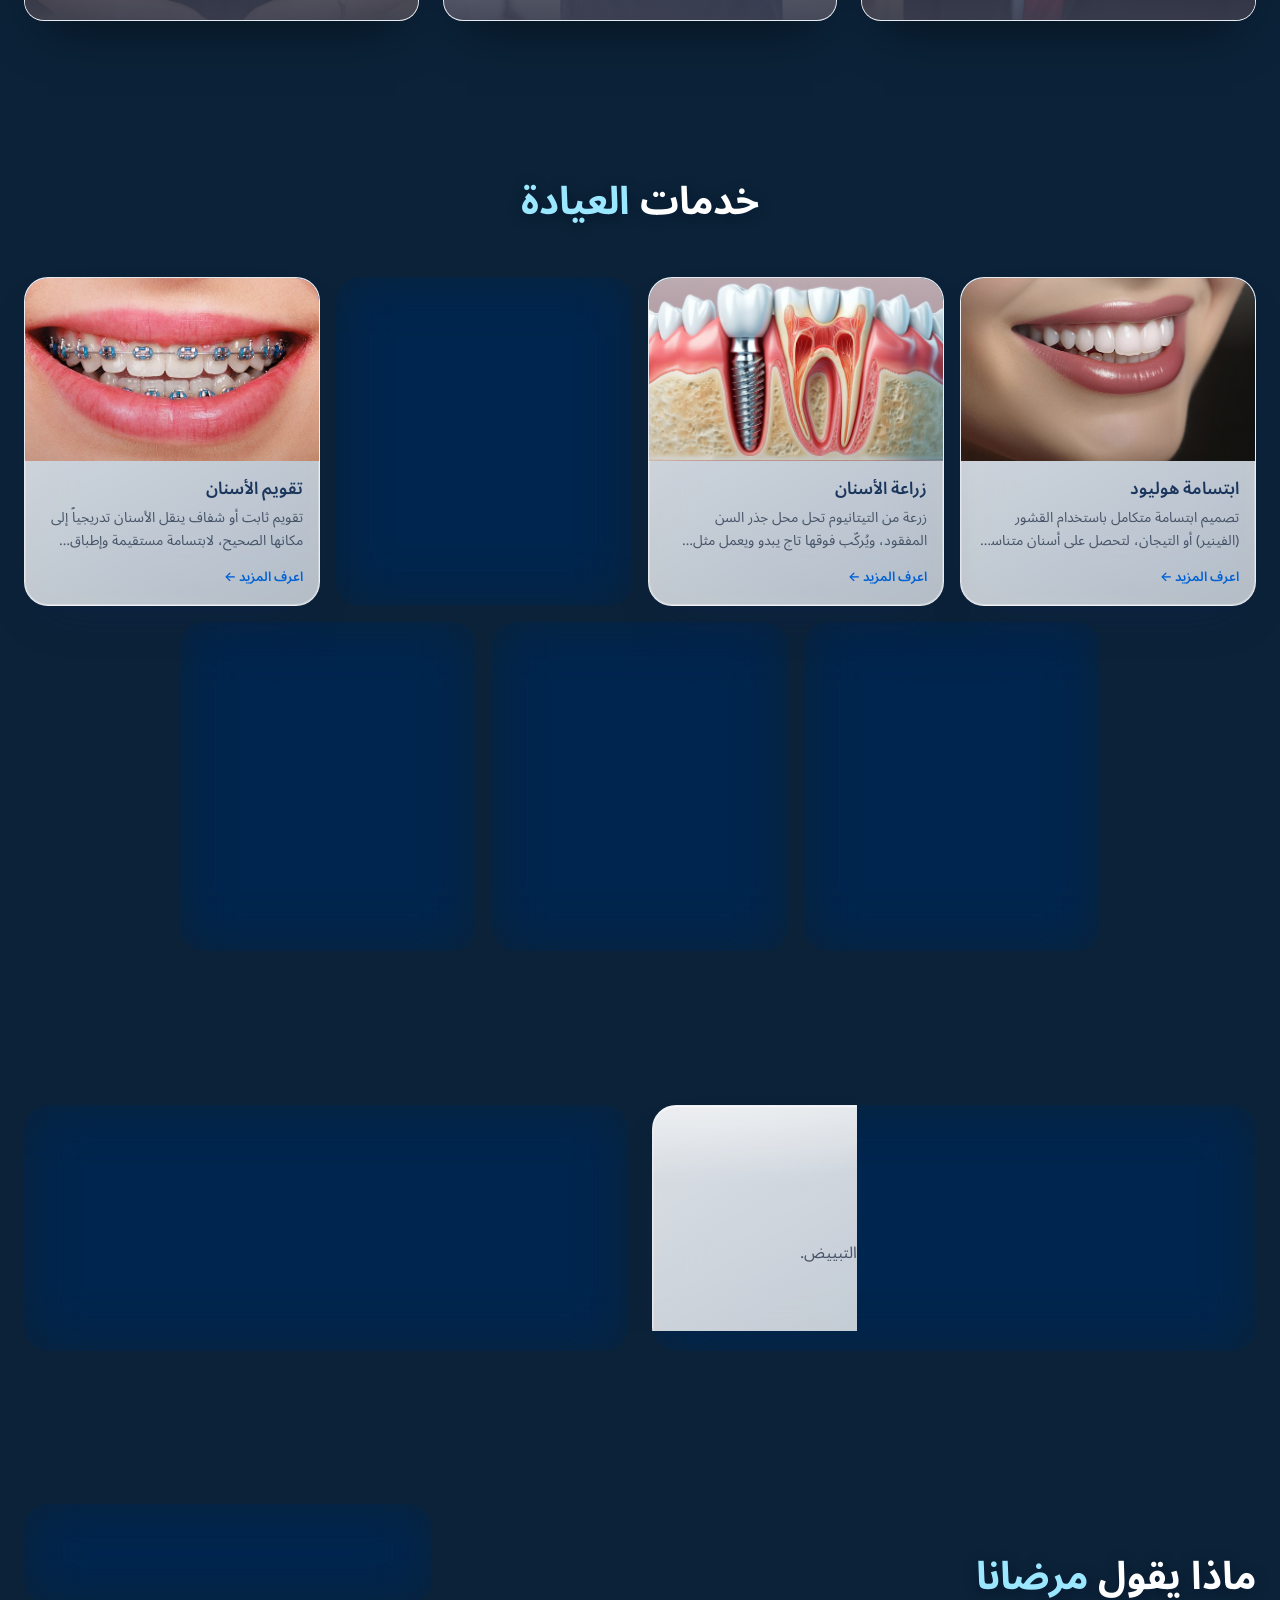
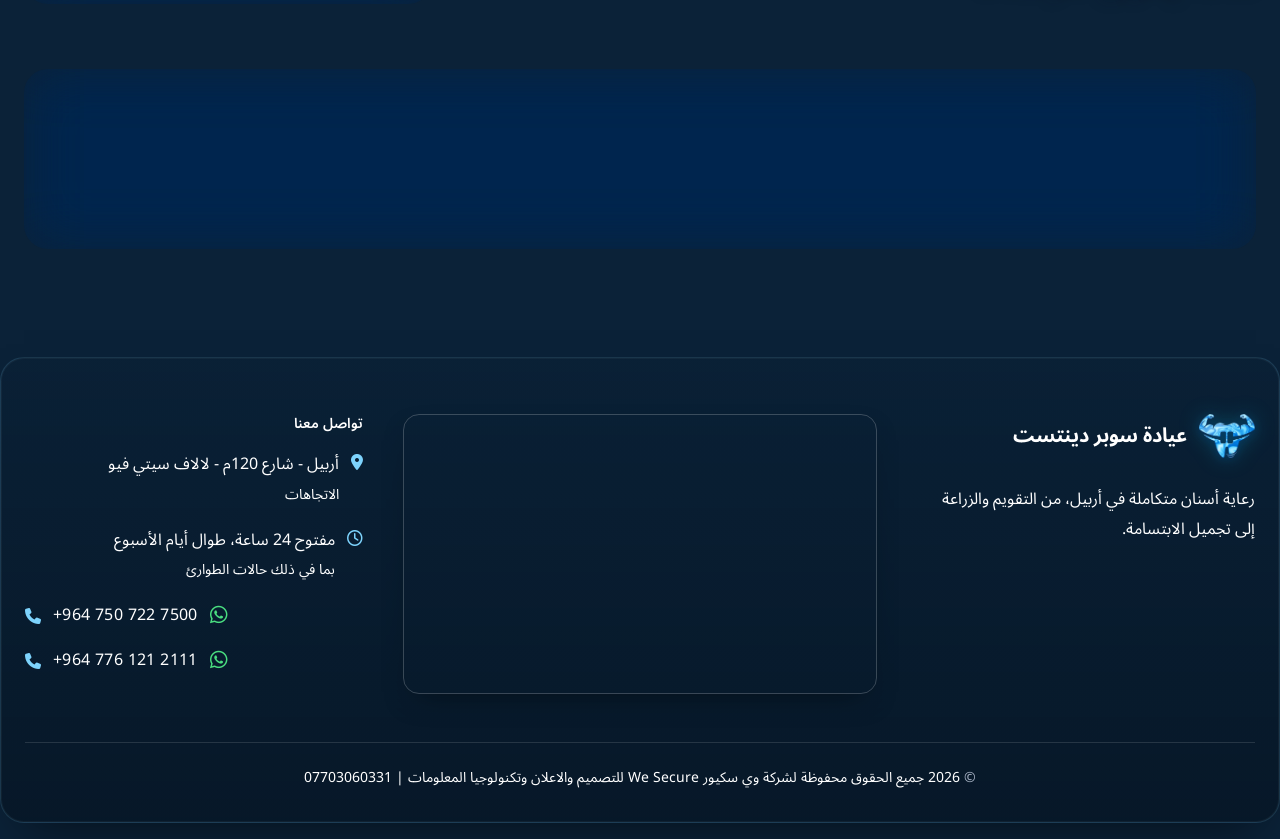
==== commit c21ca405: "Bigger glowing green glass 'Open 24/7' badge in the hero Co-Authored-By: Claude Opus 5.5 <noreply@an" ====
--- a/index.html
+++ b/index.html
@@ -18,7 +18,7 @@
 <link href="https://fonts.googleapis.com/css2?family=Inter:wght@400;500;600;700&family=Noto+Sans+Arabic:wght@400;500;600;700&display=swap" rel="stylesheet">
 <link rel="stylesheet" href="https://cdnjs.cloudflare.com/ajax/libs/font-awesome/6.4.0/css/all.min.css">
 <!-- Pre-built Tailwind CSS. If you add new Tailwind classes, styles.css must be rebuilt. -->
-<link rel="stylesheet" href="styles.css?v=49">
+<link rel="stylesheet" href="styles.css?v=50">
 <script type="application/ld+json">{"@context": "https://schema.org", "@type": "Dentist", "name": "Super Dentist Clinic", "alternateName": "عيادة سوبر دينتست", "image": "super-dentist-logo.png", "telephone": ["+9647507227500", "+9647761212111"], "address": {"@type": "PostalAddress", "streetAddress": "120m Street, Lalav City View", "addressLocality": "Erbil", "addressCountry": "IQ"}, "medicalSpecialty": ["Orthodontic", "CosmeticDentistry"], "availableLanguage": ["ar", "en", "ku"], "openingHoursSpecification": [{"@type": "OpeningHoursSpecification", "dayOfWeek": ["Monday", "Tuesday", "Wednesday", "Thursday", "Friday", "Saturday", "Sunday"], "opens": "00:00", "closes": "23:59"}]}</script>
 
 </head>
@@ -81,7 +81,7 @@
 <section id="home" class="relative min-h-[600px] md:min-h-[min(78svh,720px)] flex items-center overflow-hidden">
   <div class="max-w-7xl mx-auto px-4 md:px-6 w-full relative z-10 pt-24">
     <div class="crystal-panel crystal-dark space-y-5 md:space-y-6 max-w-2xl p-7 md:p-11">
-      <span class="inline-flex items-center gap-2 px-3.5 py-1.5 rounded-full bg-white/12 border border-white/30 text-white text-sm font-semibold"><span class="relative flex w-2.5 h-2.5"><span class="absolute inset-0 rounded-full bg-[#4ADE80] animate-ping opacity-60"></span><span class="relative w-2.5 h-2.5 rounded-full bg-[#4ADE80]"></span></span><span class="lang-text lang-ar">مفتوح 24/7، حتى للطوارئ</span><span class="lang-text lang-en">Open 24/7, including emergencies</span><span class="lang-text lang-ku">24/7 کراوەیە، بۆ فریاکەوتنیش</span></span>
+      <span class="open-badge inline-flex items-center gap-3 px-5 py-2.5 md:px-6 md:py-3 rounded-full text-white text-base md:text-xl font-bold"><span class="relative flex w-3.5 h-3.5 shrink-0"><span class="absolute inset-0 rounded-full bg-[#4ADE80] animate-ping opacity-70"></span><span class="relative w-3.5 h-3.5 rounded-full bg-[#4ADE80] shadow-[0_0_10px_#4ADE80]"></span></span><span class="lang-text lang-ar">مفتوح 24/7، حتى للطوارئ</span><span class="lang-text lang-en">Open 24/7, including emergencies</span><span class="lang-text lang-ku">24/7 کراوەیە، بۆ فریاکەوتنیش</span></span>
       <h1 class="t-display font-bold text-white">
         <span class="lang-text lang-ar-block">ابتسامتك،</span><span class="lang-text lang-en-block">Your Smile,</span><span class="lang-text lang-ku-block">خەندەکەت،</span>
         <span class="text-[#7DD3FC]"><span class="lang-text lang-ar">شغفنا.</span><span class="lang-text lang-en">Our Passion.</span><span class="lang-text lang-ku">خولیای ئێمەیە.</span></span>
@@ -350,7 +350,7 @@
   { name: 'Rawand B.', stars: 5, month: '2026-09', text: 'I had cleaning, and filling done. Was happy with the speed of the procedure and the capabilties of the whole staff.' }
 ];
 </script>
-<script src="site.js?v=49"></script>
+<script src="site.js?v=50"></script>
 <!-- AI Assistant Chat Widget -->
 <script src="https://app.aiassist.chat/widget.js" data-site-id="82ca7860-756f-42e5-a851-264dc3e4ab57" data-api-url="https://engine.aiassist.chat" async></script>
 </body>
--- a/styles.css
+++ b/styles.css
@@ -1 +1 @@
-*,:after,:before{--tw-border-spacing-x:0;--tw-border-spacing-y:0;--tw-translate-x:0;--tw-translate-y:0;--tw-rotate:0;--tw-skew-x:0;--tw-skew-y:0;--tw-scale-x:1;--tw-scale-y:1;--tw-pan-x: ;--tw-pan-y: ;--tw-pinch-zoom: ;--tw-scroll-snap-strictness:proximity;--tw-gradient-from-position: ;--tw-gradient-via-position: ;--tw-gradient-to-position: ;--tw-ordinal: ;--tw-slashed-zero: ;--tw-numeric-figure: ;--tw-numeric-spacing: ;--tw-numeric-fraction: ;--tw-ring-inset: ;--tw-ring-offset-width:0px;--tw-ring-offset-color:#fff;--tw-ring-color:rgba(59,130,246,.5);--tw-ring-offset-shadow:0 0 #0000;--tw-ring-shadow:0 0 #0000;--tw-shadow:0 0 #0000;--tw-shadow-colored:0 0 #0000;--tw-blur: ;--tw-brightness: ;--tw-contrast: ;--tw-grayscale: ;--tw-hue-rotate: ;--tw-invert: ;--tw-saturate: ;--tw-sepia: ;--tw-drop-shadow: ;--tw-backdrop-blur: ;--tw-backdrop-brightness: ;--tw-backdrop-contrast: ;--tw-backdrop-grayscale: ;--tw-backdrop-hue-rotate: ;--tw-backdrop-invert: ;--tw-backdrop-opacity: ;--tw-backdrop-saturate: ;--tw-backdrop-sepia: ;--tw-contain-size: ;--tw-contain-layout: ;--tw-contain-paint: ;--tw-contain-style: }::backdrop{--tw-border-spacing-x:0;--tw-border-spacing-y:0;--tw-translate-x:0;--tw-translate-y:0;--tw-rotate:0;--tw-skew-x:0;--tw-skew-y:0;--tw-scale-x:1;--tw-scale-y:1;--tw-pan-x: ;--tw-pan-y: ;--tw-pinch-zoom: ;--tw-scroll-snap-strictness:proximity;--tw-gradient-from-position: ;--tw-gradient-via-position: ;--tw-gradient-to-position: ;--tw-ordinal: ;--tw-slashed-zero: ;--tw-numeric-figure: ;--tw-numeric-spacing: ;--tw-numeric-fraction: ;--tw-ring-inset: ;--tw-ring-offset-width:0px;--tw-ring-offset-color:#fff;--tw-ring-color:rgba(59,130,246,.5);--tw-ring-offset-shadow:0 0 #0000;--tw-ring-shadow:0 0 #0000;--tw-shadow:0 0 #0000;--tw-shadow-colored:0 0 #0000;--tw-blur: ;--tw-brightness: ;--tw-contrast: ;--tw-grayscale: ;--tw-hue-rotate: ;--tw-invert: ;--tw-saturate: ;--tw-sepia: ;--tw-drop-shadow: ;--tw-backdrop-blur: ;--tw-backdrop-brightness: ;--tw-backdrop-contrast: ;--tw-backdrop-grayscale: ;--tw-backdrop-hue-rotate: ;--tw-backdrop-invert: ;--tw-backdrop-opacity: ;--tw-backdrop-saturate: ;--tw-backdrop-sepia: ;--tw-contain-size: ;--tw-contain-layout: ;--tw-contain-paint: ;--tw-contain-style: }/*! tailwindcss v3.4.19 | MIT License | https://tailwindcss.com*/*,:after,:before{box-sizing:border-box;border:0 solid #e5e7eb}:after,:before{--tw-content:""}:host,html{line-height:1.5;-webkit-text-size-adjust:100%;-moz-tab-size:4;-o-tab-size:4;tab-size:4;font-family:Noto Sans Arabic,Inter,sans-serif;font-feature-settings:normal;font-variation-settings:normal;-webkit-tap-highlight-color:transparent}body{margin:0;line-height:inherit}hr{height:0;color:inherit;border-top-width:1px}abbr:where([title]){-webkit-text-decoration:underline dotted;text-decoration:underline dotted}h1,h2,h3,h4,h5,h6{font-size:inherit;font-weight:inherit}a{color:inherit;text-decoration:inherit}b,strong{font-weight:bolder}code,kbd,pre,samp{font-family:ui-monospace,SFMono-Regular,Menlo,Monaco,Consolas,Liberation Mono,Courier New,monospace;font-feature-settings:normal;font-variation-settings:normal;font-size:1em}small{font-size:80%}sub,sup{font-size:75%;line-height:0;position:relative;vertical-align:baseline}sub{bottom:-.25em}sup{top:-.5em}table{text-indent:0;border-color:inherit;border-collapse:collapse}button,input,optgroup,select,textarea{font-family:inherit;font-feature-settings:inherit;font-variation-settings:inherit;font-size:100%;font-weight:inherit;line-height:inherit;letter-spacing:inherit;color:inherit;margin:0;padding:0}button,select{text-transform:none}button,input:where([type=button]),input:where([type=reset]),input:where([type=submit]){-webkit-appearance:button;background-color:transparent;background-image:none}:-moz-focusring{outline:auto}:-moz-ui-invalid{box-shadow:none}progress{vertical-align:baseline}::-webkit-inner-spin-button,::-webkit-outer-spin-button{height:auto}[type=search]{-webkit-appearance:textfield;outline-offset:-2px}::-webkit-search-decoration{-webkit-appearance:none}::-webkit-file-upload-button{-webkit-appearance:button;font:inherit}summary{display:list-item}blockquote,dd,dl,figure,h1,h2,h3,h4,h5,h6,hr,p,pre{margin:0}fieldset{margin:0}fieldset,legend{padding:0}menu,ol,ul{list-style:none;margin:0;padding:0}dialog{padding:0}textarea{resize:vertical}input::-moz-placeholder,textarea::-moz-placeholder{opacity:1;color:#9ca3af}input::placeholder,textarea::placeholder{opacity:1;color:#9ca3af}[role=button],button{cursor:pointer}:disabled{cursor:default}audio,canvas,embed,iframe,img,object,svg,video{display:block;vertical-align:middle}img,video{max-width:100%;height:auto}[hidden]:where(:not([hidden=until-found])){display:none}.pointer-events-none{pointer-events:none}.visible{visibility:visible}.fixed{position:fixed}.absolute{position:absolute}.relative{position:relative}.sticky{position:sticky}.inset-0{inset:0}.inset-x-0{left:0;right:0}.-end-5{inset-inline-end:-1.25rem}.-start-5{inset-inline-start:-1.25rem}.bottom-0{bottom:0}.left-0{left:0}.top-0{top:0}.top-\[45\%\]{top:45%}.top-full{top:100%}.isolate{isolation:isolate}.z-0{z-index:0}.z-10{z-index:10}.z-40{z-index:40}.z-50{z-index:50}.z-\[-1\]{z-index:-1}.z-\[60\]{z-index:60}.mx-3{margin-left:.75rem;margin-right:.75rem}.mx-auto{margin-left:auto;margin-right:auto}.mb-1{margin-bottom:.25rem}.mb-2{margin-bottom:.5rem}.mb-24{margin-bottom:6rem}.mb-4{margin-bottom:1rem}.mb-8{margin-bottom:2rem}.mt-1{margin-top:.25rem}.mt-1\.5{margin-top:.375rem}.mt-10{margin-top:2.5rem}.mt-12{margin-top:3rem}.mt-2{margin-top:.5rem}.mt-8{margin-top:2rem}.mt-auto{margin-top:auto}.line-clamp-2{-webkit-line-clamp:2}.line-clamp-2,.line-clamp-5{overflow:hidden;display:-webkit-box;-webkit-box-orient:vertical}.line-clamp-5{-webkit-line-clamp:5}.block{display:block}.inline-block{display:inline-block}.flex{display:flex}.inline-flex{display:inline-flex}.\!grid{display:grid!important}.grid{display:grid}.hidden{display:none}.aspect-\[16\/10\]{aspect-ratio:16/10}.aspect-\[3\/4\]{aspect-ratio:3/4}.aspect-\[4\/3\]{aspect-ratio:4/3}.h-11{height:2.75rem}.h-12{height:3rem}.h-2\.5{height:.625rem}.h-5{height:1.25rem}.h-6{height:1.5rem}.h-7{height:1.75rem}.h-8{height:2rem}.h-80{height:20rem}.h-full{height:100%}.max-h-full{max-height:100%}.min-h-\[1px\]{min-height:1px}.min-h-\[240px\]{min-height:240px}.min-h-\[600px\]{min-height:600px}.w-11{width:2.75rem}.w-2\.5{width:.625rem}.w-5{width:1.25rem}.w-6{width:1.5rem}.w-7{width:1.75rem}.w-8{width:2rem}.w-\[85\%\]{width:85%}.w-full{width:100%}.min-w-0{min-width:0}.max-w-2xl{max-width:42rem}.max-w-5xl{max-width:64rem}.max-w-6xl{max-width:72rem}.max-w-7xl{max-width:80rem}.max-w-\[1320px\]{max-width:1320px}.max-w-\[36ch\]{max-width:36ch}.max-w-\[420px\]{max-width:420px}.max-w-\[60ch\]{max-width:60ch}.max-w-\[62ch\]{max-width:62ch}.max-w-full{max-width:100%}.max-w-xl{max-width:36rem}.flex-1{flex:1 1 0%}.flex-\[1\.6\]{flex:1.6}.shrink-0{flex-shrink:0}.grow{flex-grow:1}.-translate-y-1\/2{--tw-translate-y:-50%}.-translate-y-1\/2,.transform{transform:translate(var(--tw-translate-x),var(--tw-translate-y)) rotate(var(--tw-rotate)) skewX(var(--tw-skew-x)) skewY(var(--tw-skew-y)) scaleX(var(--tw-scale-x)) scaleY(var(--tw-scale-y))}@keyframes ping{75%,to{transform:scale(2);opacity:0}}.animate-ping{animation:ping 1s cubic-bezier(0,0,.2,1) infinite}.cursor-zoom-out{cursor:zoom-out}.resize{resize:both}.snap-x{scroll-snap-type:x var(--tw-scroll-snap-strictness)}.snap-mandatory{--tw-scroll-snap-strictness:mandatory}.snap-start{scroll-snap-align:start}.grid-cols-2{grid-template-columns:repeat(2,minmax(0,1fr))}.flex-col{flex-direction:column}.flex-wrap{flex-wrap:wrap}.items-start{align-items:flex-start}.items-center{align-items:center}.items-stretch{align-items:stretch}.justify-end{justify-content:flex-end}.justify-center{justify-content:center}.justify-between{justify-content:space-between}.gap-1\.5{gap:.375rem}.gap-10{gap:2.5rem}.gap-2{gap:.5rem}.gap-3{gap:.75rem}.gap-4{gap:1rem}.gap-6{gap:1.5rem}.gap-x-5{-moz-column-gap:1.25rem;column-gap:1.25rem}.gap-y-3{row-gap:.75rem}.space-y-10>:not([hidden])~:not([hidden]){--tw-space-y-reverse:0;margin-top:calc(2.5rem*(1 - var(--tw-space-y-reverse)));margin-bottom:calc(2.5rem*var(--tw-space-y-reverse))}.space-y-2>:not([hidden])~:not([hidden]){--tw-space-y-reverse:0;margin-top:calc(.5rem*(1 - var(--tw-space-y-reverse)));margin-bottom:calc(.5rem*var(--tw-space-y-reverse))}.space-y-3>:not([hidden])~:not([hidden]){--tw-space-y-reverse:0;margin-top:calc(.75rem*(1 - var(--tw-space-y-reverse)));margin-bottom:calc(.75rem*var(--tw-space-y-reverse))}.space-y-4>:not([hidden])~:not([hidden]){--tw-space-y-reverse:0;margin-top:calc(1rem*(1 - var(--tw-space-y-reverse)));margin-bottom:calc(1rem*var(--tw-space-y-reverse))}.space-y-5>:not([hidden])~:not([hidden]){--tw-space-y-reverse:0;margin-top:calc(1.25rem*(1 - var(--tw-space-y-reverse)));margin-bottom:calc(1.25rem*var(--tw-space-y-reverse))}.space-y-6>:not([hidden])~:not([hidden]){--tw-space-y-reverse:0;margin-top:calc(1.5rem*(1 - var(--tw-space-y-reverse)));margin-bottom:calc(1.5rem*var(--tw-space-y-reverse))}.space-y-8>:not([hidden])~:not([hidden]){--tw-space-y-reverse:0;margin-top:calc(2rem*(1 - var(--tw-space-y-reverse)));margin-bottom:calc(2rem*var(--tw-space-y-reverse))}.self-start{align-self:flex-start}.overflow-hidden{overflow:hidden}.overflow-x-auto{overflow-x:auto}.scroll-smooth{scroll-behavior:smooth}.truncate{overflow:hidden;text-overflow:ellipsis}.truncate,.whitespace-nowrap{white-space:nowrap}.whitespace-pre-line{white-space:pre-line}.rounded-2xl{border-radius:1rem}.rounded-3xl{border-radius:1.5rem}.rounded-\[14px\]{border-radius:14px}.rounded-\[20px\]{border-radius:20px}.rounded-\[2rem\]{border-radius:2rem}.rounded-full{border-radius:9999px}.rounded-b-2xl{border-bottom-right-radius:1rem;border-bottom-left-radius:1rem}.rounded-t-\[23px\]{border-top-left-radius:23px;border-top-right-radius:23px}.border{border-width:1px}.border-\[1\.5px\]{border-width:1.5px}.border-b{border-bottom-width:1px}.border-t{border-top-width:1px}.border-navyBlue\/10{border-color:rgba(26,54,93,.1)}.border-navyBlue\/15{border-color:rgba(26,54,93,.15)}.border-slate-200{--tw-border-opacity:1;border-color:rgb(226 232 240/var(--tw-border-opacity,1))}.border-slate-300{--tw-border-opacity:1;border-color:rgb(203 213 225/var(--tw-border-opacity,1))}.border-slate-900\/10{border-color:rgba(15,23,42,.1)}.border-white\/20{border-color:hsla(0,0%,100%,.2)}.border-white\/30{border-color:hsla(0,0%,100%,.3)}.border-white\/60{border-color:hsla(0,0%,100%,.6)}.bg-\[\#1a73e8\]{--tw-bg-opacity:1;background-color:rgb(26 115 232/var(--tw-bg-opacity,1))}.bg-\[\#4ADE80\]{--tw-bg-opacity:1;background-color:rgb(74 222 128/var(--tw-bg-opacity,1))}.bg-black\/85{background-color:rgba(0,0,0,.85)}.bg-deepBlue{--tw-bg-opacity:1;background-color:rgb(0 98 214/var(--tw-bg-opacity,1))}.bg-navyBlue{--tw-bg-opacity:1;background-color:rgb(26 54 93/var(--tw-bg-opacity,1))}.bg-navyBlue\/20{background-color:rgba(26,54,93,.2)}.bg-sky-50{--tw-bg-opacity:1;background-color:rgb(240 249 255/var(--tw-bg-opacity,1))}.bg-slate-200{--tw-bg-opacity:1;background-color:rgb(226 232 240/var(--tw-bg-opacity,1))}.bg-whatsapp{--tw-bg-opacity:1;background-color:rgb(21 128 61/var(--tw-bg-opacity,1))}.bg-white{--tw-bg-opacity:1;background-color:rgb(255 255 255/var(--tw-bg-opacity,1))}.bg-white\/10{background-color:hsla(0,0%,100%,.1)}.bg-white\/60{background-color:hsla(0,0%,100%,.6)}.bg-white\/75{background-color:hsla(0,0%,100%,.75)}.bg-white\/95{background-color:hsla(0,0%,100%,.95)}.bg-gradient-to-t{background-image:linear-gradient(to top,var(--tw-gradient-stops))}.from-\[\#0A192F\]\/90{--tw-gradient-from:rgba(10,25,47,.9) var(--tw-gradient-from-position);--tw-gradient-to:rgba(10,25,47,0) var(--tw-gradient-to-position);--tw-gradient-stops:var(--tw-gradient-from),var(--tw-gradient-to)}.via-\[\#0A192F\]\/25{--tw-gradient-to:rgba(10,25,47,0) var(--tw-gradient-to-position);--tw-gradient-stops:var(--tw-gradient-from),rgba(10,25,47,.25) var(--tw-gradient-via-position),var(--tw-gradient-to)}.via-40\%{--tw-gradient-via-position:40%}.to-transparent{--tw-gradient-to:transparent var(--tw-gradient-to-position)}.object-cover{-o-object-fit:cover;object-fit:cover}.object-top{-o-object-position:top;object-position:top}.\!p-0{padding:0!important}.p-1{padding:.25rem}.p-1\.5{padding:.375rem}.p-2\.5{padding:.625rem}.p-3{padding:.75rem}.p-4{padding:1rem}.p-6{padding:1.5rem}.p-7{padding:1.75rem}.p-8{padding:2rem}.px-2{padding-left:.5rem;padding-right:.5rem}.px-2\.5{padding-left:.625rem;padding-right:.625rem}.px-3{padding-left:.75rem;padding-right:.75rem}.px-3\.5{padding-left:.875rem;padding-right:.875rem}.px-4{padding-left:1rem;padding-right:1rem}.px-5{padding-left:1.25rem;padding-right:1.25rem}.px-6{padding-left:1.5rem;padding-right:1.5rem}.px-8{padding-left:2rem;padding-right:2rem}.py-1\.5{padding-top:.375rem;padding-bottom:.375rem}.py-10{padding-top:2.5rem;padding-bottom:2.5rem}.py-12{padding-top:3rem;padding-bottom:3rem}.py-2{padding-top:.5rem;padding-bottom:.5rem}.py-2\.5{padding-top:.625rem;padding-bottom:.625rem}.py-3{padding-top:.75rem;padding-bottom:.75rem}.py-4{padding-top:1rem;padding-bottom:1rem}.pb-1{padding-bottom:.25rem}.pb-10{padding-bottom:2.5rem}.pb-12{padding-bottom:3rem}.pb-14{padding-bottom:3.5rem}.pb-4{padding-bottom:1rem}.pb-8{padding-bottom:2rem}.pb-\[76px\]{padding-bottom:76px}.pt-0{padding-top:0}.pt-1\.5{padding-top:.375rem}.pt-14{padding-top:3.5rem}.pt-2{padding-top:.5rem}.pt-24{padding-top:6rem}.pt-3{padding-top:.75rem}.pt-4{padding-top:1rem}.pt-6{padding-top:1.5rem}.text-left{text-align:left}.text-center{text-align:center}.text-start{text-align:start}.font-sans{font-family:Noto Sans Arabic,Inter,sans-serif}.text-2xl{font-size:1.5rem;line-height:2rem}.text-3xl{font-size:1.875rem;line-height:2.25rem}.text-5xl{font-size:3rem;line-height:1}.text-\[13\.5px\]{font-size:13.5px}.text-\[13px\]{font-size:13px}.text-\[15px\]{font-size:15px}.text-base{font-size:1rem;line-height:1.5rem}.text-lg{font-size:1.125rem;line-height:1.75rem}.text-sm{font-size:.875rem;line-height:1.25rem}.text-xl{font-size:1.25rem;line-height:1.75rem}.text-xs{font-size:.75rem;line-height:1rem}.font-black{font-weight:900}.font-bold{font-weight:700}.font-medium{font-weight:500}.font-normal{font-weight:400}.font-semibold{font-weight:600}.leading-none{line-height:1}.leading-relaxed{line-height:1.625}.leading-tight{line-height:1.25}.tracking-tight{letter-spacing:-.025em}.tracking-wide{letter-spacing:.025em}.tracking-wider{letter-spacing:.05em}.text-\[\#0062D6\]{--tw-text-opacity:1;color:rgb(0 98 214/var(--tw-text-opacity,1))}.text-\[\#15803D\]{--tw-text-opacity:1;color:rgb(21 128 61/var(--tw-text-opacity,1))}.text-\[\#7DD3FC\]{--tw-text-opacity:1;color:rgb(125 211 252/var(--tw-text-opacity,1))}.text-cyan-600{--tw-text-opacity:1;color:rgb(8 145 178/var(--tw-text-opacity,1))}.text-deepBlue{--tw-text-opacity:1;color:rgb(0 98 214/var(--tw-text-opacity,1))}.text-navyBlue{--tw-text-opacity:1;color:rgb(26 54 93/var(--tw-text-opacity,1))}.text-slate-200{--tw-text-opacity:1;color:rgb(226 232 240/var(--tw-text-opacity,1))}.text-slate-500{--tw-text-opacity:1;color:rgb(100 116 139/var(--tw-text-opacity,1))}.text-slate-600{--tw-text-opacity:1;color:rgb(71 85 105/var(--tw-text-opacity,1))}.text-slate-700{--tw-text-opacity:1;color:rgb(51 65 85/var(--tw-text-opacity,1))}.text-slate-900{--tw-text-opacity:1;color:rgb(15 23 42/var(--tw-text-opacity,1))}.text-whatsapp{--tw-text-opacity:1;color:rgb(21 128 61/var(--tw-text-opacity,1))}.text-white{--tw-text-opacity:1;color:rgb(255 255 255/var(--tw-text-opacity,1))}.text-white\/85{color:hsla(0,0%,100%,.85)}.text-white\/90{color:hsla(0,0%,100%,.9)}.text-yellow-400{--tw-text-opacity:1;color:rgb(250 204 21/var(--tw-text-opacity,1))}.text-yellow-500{--tw-text-opacity:1;color:rgb(234 179 8/var(--tw-text-opacity,1))}.underline{text-decoration-line:underline}.decoration-white\/40{text-decoration-color:hsla(0,0%,100%,.4)}.underline-offset-4{text-underline-offset:4px}.antialiased{-webkit-font-smoothing:antialiased;-moz-osx-font-smoothing:grayscale}.opacity-60{opacity:.6}.shadow-\[0_-4px_16px_rgba\(15\2c 23\2c 42\2c \.08\)\]{--tw-shadow:0 -4px 16px rgba(15,23,42,.08);--tw-shadow-colored:0 -4px 16px var(--tw-shadow-color);box-shadow:var(--tw-ring-offset-shadow,0 0 #0000),var(--tw-ring-shadow,0 0 #0000),var(--tw-shadow)}.shadow-\[0_12px_30px_-14px_rgba\(0\2c 0\2c 0\2c \.5\)\]{--tw-shadow:0 12px 30px -14px rgba(0,0,0,.5);--tw-shadow-colored:0 12px 30px -14px var(--tw-shadow-color);box-shadow:var(--tw-ring-offset-shadow,0 0 #0000),var(--tw-ring-shadow,0 0 #0000),var(--tw-shadow)}.shadow-\[0_1px_2px_rgba\(15\2c 23\2c 42\2c \.04\)\2c 0_8px_24px_rgba\(15\2c 23\2c 42\2c \.08\)\]{--tw-shadow:0 1px 2px rgba(15,23,42,.04),0 8px 24px rgba(15,23,42,.08);--tw-shadow-colored:0 1px 2px var(--tw-shadow-color),0 8px 24px var(--tw-shadow-color);box-shadow:var(--tw-ring-offset-shadow,0 0 #0000),var(--tw-ring-shadow,0 0 #0000),var(--tw-shadow)}.shadow-cta{--tw-shadow:0 1px 2px rgba(0,0,0,.08),0 6px 16px rgba(21,128,61,.28);--tw-shadow-colored:0 1px 2px var(--tw-shadow-color),0 6px 16px var(--tw-shadow-color)}.shadow-cta,.shadow-lg{box-shadow:var(--tw-ring-offset-shadow,0 0 #0000),var(--tw-ring-shadow,0 0 #0000),var(--tw-shadow)}.shadow-lg{--tw-shadow:0 10px 15px -3px rgba(0,0,0,.1),0 4px 6px -4px rgba(0,0,0,.1);--tw-shadow-colored:0 10px 15px -3px var(--tw-shadow-color),0 4px 6px -4px var(--tw-shadow-color)}.shadow-sm{--tw-shadow:0 1px 2px 0 rgba(0,0,0,.05);--tw-shadow-colored:0 1px 2px 0 var(--tw-shadow-color);box-shadow:var(--tw-ring-offset-shadow,0 0 #0000),var(--tw-ring-shadow,0 0 #0000),var(--tw-shadow)}.filter{filter:var(--tw-blur) var(--tw-brightness) var(--tw-contrast) var(--tw-grayscale) var(--tw-hue-rotate) var(--tw-invert) var(--tw-saturate) var(--tw-sepia) var(--tw-drop-shadow)}.transition-all{transition-property:all;transition-timing-function:cubic-bezier(.4,0,.2,1);transition-duration:.15s}.transition-colors{transition-property:color,background-color,border-color,text-decoration-color,fill,stroke;transition-timing-function:cubic-bezier(.4,0,.2,1);transition-duration:.15s}.transition-transform{transition-property:transform;transition-timing-function:cubic-bezier(.4,0,.2,1);transition-duration:.15s}.duration-200{transition-duration:.2s}.duration-500{transition-duration:.5s}html{scroll-behavior:smooth}body{color:#1a365d;overflow-x:hidden}[id],footer,section{scroll-margin-top:90px}@media (prefers-reduced-motion:reduce){html{scroll-behavior:auto}.bg-video{display:none}}.glass-panel{background:#fff!important;border:1px solid #e2e8f0;box-shadow:0 1px 2px rgba(15,23,42,.04),0 8px 24px rgba(15,23,42,.06);transition:transform .15s ease,box-shadow .15s ease,border-color .15s ease}a.glass-panel:hover{border-color:#cbd5e1;box-shadow:0 2px 4px rgba(15,23,42,.05),0 16px 32px rgba(15,23,42,.1)}.site-header{background:hsla(0,0%,100%,.8);-webkit-backdrop-filter:blur(20px) saturate(180%);backdrop-filter:blur(20px) saturate(180%);border-bottom:1px solid rgba(15,23,42,.08)}.hero-panel{background:hsla(0,0%,100%,.84);-webkit-backdrop-filter:blur(24px) saturate(160%);backdrop-filter:blur(24px) saturate(160%);border:1px solid hsla(0,0%,100%,.9);box-shadow:0 1px 2px rgba(15,23,42,.06),0 20px 48px rgba(15,23,42,.14)}.stat-tile{background:hsla(0,0%,100%,.9);-webkit-backdrop-filter:blur(16px) saturate(160%);backdrop-filter:blur(16px) saturate(160%);border:1px solid hsla(0,0%,100%,.95);box-shadow:0 8px 24px rgba(15,23,42,.08)}.card{background:#fff;border:1px solid rgba(26,54,93,.08);box-shadow:0 6px 24px rgba(26,54,93,.06)}.subtext-glow,.text-glow{color:#1a365d}.lang-text{display:none}html[lang=ar] .lang-ar,html[lang=en] .lang-en,html[lang=ku] .lang-ku{display:inline-block}html[lang=ar] .lang-ar-block,html[lang=en] .lang-en-block,html[lang=ku] .lang-ku-block{display:block}.ba{position:relative;overflow:hidden;aspect-ratio:4/3;-webkit-user-select:none;-moz-user-select:none;user-select:none;background:#e2e8f0}.ba img{position:absolute;inset:0;width:100%;height:100%;-o-object-fit:cover;object-fit:cover}.ba .ba-before{clip-path:inset(0 calc(100% - var(--pos, 50%)) 0 0)}.ba .ba-line{top:0;bottom:0;left:var(--pos,50%);width:3px;margin-left:-1.5px;box-shadow:0 0 8px rgba(0,0,0,.3);pointer-events:none}.ba .ba-knob,.ba .ba-line{position:absolute;background:#fff}.ba .ba-knob{top:50%;left:50%;width:40px;height:40px;margin:-20px 0 0 -20px;border-radius:9999px;color:#1a365d;display:flex;align-items:center;justify-content:center;font-size:14px;box-shadow:0 2px 10px rgba(0,0,0,.25)}.ba input[type=range]{position:absolute;inset:0;width:100%;height:100%;opacity:0;cursor:ew-resize;margin:0}.ba .ba-tag{position:absolute;top:10px;padding:2px 10px;border-radius:9999px;background:rgba(26,54,93,.75);color:#fff;font-size:12px;font-weight:700;pointer-events:none}.filter-btn.is-active{background:#1a365d;color:#fff}.logo-metal{position:relative;display:inline-block;flex-shrink:0;filter:drop-shadow(0 2px 4px rgba(0,60,140,.35)) drop-shadow(0 0 10px rgba(0,229,255,.25))}.logo-metal:after{content:"";position:absolute;inset:0;pointer-events:none;background:linear-gradient(115deg,transparent 35%,hsla(0,0%,100%,.85) 48%,rgba(200,245,255,.6) 52%,transparent 65%);background-size:250% 100%;background-position:150% 0;-webkit-mask:url(super-dentist-logo.png) center/contain no-repeat;mask:url(super-dentist-logo.png) center/contain no-repeat;mix-blend-mode:screen;animation:logo-shine 5s ease-in-out infinite}a:hover .logo-metal:after{animation-duration:1.6s}@keyframes logo-shine{0%,60%{background-position:150% 0}to{background-position:-50% 0}}@media (prefers-reduced-motion:reduce){.logo-metal:after{animation:none;display:none}}.no-scrollbar{scrollbar-width:none}.no-scrollbar::-webkit-scrollbar{display:none}h1{line-height:1.15!important}h2{line-height:1.2!important}html[lang=ar] h1,html[lang=ku] h1{line-height:1.35!important}html[lang=ar] h2,html[lang=ku] h2{line-height:1.4!important}html[lang=en] h1,html[lang=en] h2{letter-spacing:-.02em}a:focus-visible,button:focus-visible{outline:3px solid #0062d6;outline-offset:3px}.t-display{font-size:clamp(2.25rem,1.6rem + 2.8vw,4rem);letter-spacing:-.025em}.t-h1{font-size:clamp(2rem,1.6rem + 1.6vw,3rem)}.t-h2{font-size:clamp(1.75rem,1.45rem + 1.2vw,2.5rem)}.t-h3{font-size:clamp(1.25rem,1.15rem + .4vw,1.5rem);line-height:1.3}.t-lead{font-size:clamp(1.0625rem,1rem + .3vw,1.25rem);line-height:1.6;font-weight:400}h1.t-display{line-height:1.1!important}html[lang=ar] .t-display,html[lang=ku] .t-display{line-height:1.35!important;letter-spacing:0}html[lang=ar] .t-lead,html[lang=ku] .t-lead{line-height:1.8}html[lang=ar] .t-h3,html[lang=ku] .t-h3{line-height:1.45}body{font-size:1rem;line-height:1.65}html[lang=ar] body,html[lang=ku] body{line-height:1.85}html[lang=en] body{font-family:Inter,system-ui,-apple-system,Segoe UI,sans-serif}.hero-overlay{background:linear-gradient(90deg,rgba(10,25,47,.8),rgba(10,25,47,.5) 50%,rgba(10,25,47,.18))}html[dir=rtl] .hero-overlay{background:linear-gradient(270deg,rgba(10,25,47,.8),rgba(10,25,47,.5) 50%,rgba(10,25,47,.18))}@media (max-width:767px){.hero-overlay,html[dir=rtl] .hero-overlay{background:rgba(10,25,47,.62)}}:root{--section-y:clamp(56px,6vw,104px);--radius-sm:8px;--radius-md:14px;--radius-lg:20px;--shadow-sm:0 1px 2px rgba(15,23,42,.05);--shadow-md:0 1px 2px rgba(15,23,42,.04),0 8px 24px rgba(15,23,42,.08)}main>div>section:not(#home):not(#stats),main>section:not(#home):not(#stats){padding-top:var(--section-y);padding-bottom:var(--section-y)}main>section#location{padding-top:0}.card,.glass-panel{border-radius:var(--radius-lg)!important}.card{box-shadow:var(--shadow-md);border-color:#e2e8f0}#btn-ar,#btn-en,#btn-ku{min-height:34px;min-width:40px}main>section.page-head{padding-top:calc(96px + clamp(28px, 4vw, 64px))!important;padding-bottom:28px!important}main>section.page-head+section{padding-top:8px!important}:root{--glass:hsla(0,0%,100%,.42);--glass-strong:hsla(0,0%,100%,.62);--glass-edge:hsla(0,0%,100%,.65);--glass-blur:blur(28px) saturate(185%);--glass-shadow:0 1px 1px hsla(0,0%,100%,.6) inset,0 -1px 1px hsla(0,0%,100%,.18) inset,0 0 0 1px hsla(0,0%,100%,.22) inset,0 22px 48px -22px rgba(20,40,90,.38),0 6px 16px -10px rgba(20,40,90,.22)}body{background:#d8e6fb!important}body:before{content:"";position:fixed;inset:0;z-index:-1;pointer-events:none;background:radial-gradient(60vmax 50vmax at 0 0,rgba(59,130,246,.55),transparent 60%),radial-gradient(50vmax 45vmax at 100% 10%,rgba(139,92,246,.42),transparent 62%),radial-gradient(55vmax 50vmax at 15% 100%,rgba(20,184,166,.45),transparent 60%),radial-gradient(45vmax 40vmax at 95% 95%,rgba(236,72,153,.28),transparent 62%),radial-gradient(40vmax 35vmax at 55% 50%,rgba(125,211,252,.45),transparent 65%),linear-gradient(160deg,#cfe0fb,#e4ddfb 50%,#d3f1ee)}.card,.crystal,.glass-panel,.stat-tile{position:relative;isolation:isolate;overflow:hidden;background:linear-gradient(150deg,hsla(0,0%,100%,.58),hsla(0,0%,100%,.34) 55%,hsla(0,0%,100%,.26))!important;-webkit-backdrop-filter:var(--glass-blur);backdrop-filter:var(--glass-blur);border:1px solid var(--glass-edge)!important;border-radius:24px!important;box-shadow:var(--glass-shadow)!important;transition:transform .3s cubic-bezier(.2,.8,.2,1),box-shadow .3s,background .3s}.crystal>.cg{position:absolute;pointer-events:none;z-index:-1;margin:0!important}.crystal>.cg-lens{inset:0;border-radius:inherit;background:radial-gradient(120% 70% at 12% -10%,hsla(0,0%,100%,.55),transparent 55%),linear-gradient(180deg,hsla(0,0%,100%,.18),transparent 35%)}.crystal>.cg-spec{width:320px;height:320px;left:30%;top:28%;border-radius:50%;background:radial-gradient(closest-side,hsla(0,0%,100%,.45),hsla(0,0%,100%,.1) 50%,transparent 75%);transform:translate(calc(var(--sx,0px) - 160px),calc(var(--sy,0px) - 160px));transition:transform .4s cubic-bezier(.2,.8,.2,1),opacity .3s;opacity:0}.crystal:hover>.cg-spec{opacity:1}a.crystal:hover,button.crystal:hover{transform:translateY(-3px);background:linear-gradient(150deg,hsla(0,0%,100%,.66),hsla(0,0%,100%,.4))!important}.crystal-dark{background:linear-gradient(150deg,rgba(20,35,70,.5),rgba(10,25,55,.34))!important;border-color:hsla(0,0%,100%,.28)!important;-webkit-backdrop-filter:blur(30px) saturate(170%);backdrop-filter:blur(30px) saturate(170%)}.crystal-dark>.cg-lens{background:radial-gradient(120% 70% at 12% -10%,hsla(0,0%,100%,.22),transparent 55%)}.hero-overlay,html[dir=rtl] .hero-overlay{background:linear-gradient(180deg,rgba(10,25,47,.25),rgba(10,25,47,.35))}.stat-tile{background:linear-gradient(150deg,hsla(0,0%,100%,.72),hsla(0,0%,100%,.5))!important}nav.site-header{top:10px;left:50%;transform:translateX(-50%);width:min(1320px,calc(100% - 20px))!important;border-radius:22px;background:hsla(0,0%,100%,.5);-webkit-backdrop-filter:blur(30px) saturate(190%);backdrop-filter:blur(30px) saturate(190%);border:1px solid hsla(0,0%,100%,.7);box-shadow:inset 0 1px 1px hsla(0,0%,100%,.7),0 12px 32px -14px rgba(20,40,90,.35)}nav.site-header:after{display:none}#mobile-menu{top:calc(100% + 8px);border-radius:22px;background:hsla(0,0%,100%,.62)!important;-webkit-backdrop-filter:blur(30px) saturate(190%);backdrop-filter:blur(30px) saturate(190%);border:1px solid hsla(0,0%,100%,.7);box-shadow:0 20px 40px -18px rgba(20,40,90,.35)}nav.site-header [role=group]{background:hsla(0,0%,100%,.35)!important;border:1px solid hsla(0,0%,100%,.7)!important;box-shadow:inset 0 1px 2px rgba(20,40,90,.08)}.bg-whatsapp{background:linear-gradient(180deg,#1c9a50,#15803d 55%,#12703a)!important;box-shadow:inset 0 1px 0 hsla(0,0%,100%,.35),inset 0 -1px 0 rgba(0,0,0,.12),0 8px 20px -8px rgba(21,128,61,.6)!important;border:1px solid hsla(0,0%,100%,.18)}.bg-whatsapp:hover{background:linear-gradient(180deg,#188b48,#12703a)!important}a.border-\[1\.5px\],a.border-slate-300{background:hsla(0,0%,100%,.5)!important;border-color:hsla(0,0%,100%,.85)!important;-webkit-backdrop-filter:blur(20px) saturate(180%);backdrop-filter:blur(20px) saturate(180%);box-shadow:inset 0 1px 0 hsla(0,0%,100%,.8),0 6px 16px -10px rgba(20,40,90,.3)}a.border-slate-300:hover{background:hsla(0,0%,100%,.72)!important}#home a.border-white\/60{background:hsla(0,0%,100%,.16)!important;border-color:hsla(0,0%,100%,.5)!important;-webkit-backdrop-filter:blur(16px);backdrop-filter:blur(16px)}#mobile-cta{left:8px!important;right:8px!important;bottom:8px!important;border-radius:22px;background:hsla(0,0%,100%,.55)!important;border:1px solid hsla(0,0%,100%,.75)!important;-webkit-backdrop-filter:blur(30px) saturate(190%);backdrop-filter:blur(30px) saturate(190%);box-shadow:inset 0 1px 1px hsla(0,0%,100%,.7),0 16px 36px -14px rgba(20,40,90,.4)!important}footer.footer-glass{color:#334155}#home+*,.to-\[\#f4f9fd\]{--tw-gradient-to:transparent!important}@media (hover:none),(max-width:767px){:root{--glass-blur:blur(18px) saturate(170%)}.crystal>.cg-spec{display:none}}@media (prefers-reduced-motion:reduce){.crystal{transition:none}a.crystal:hover{transform:none}}.crystal-dark{background:linear-gradient(150deg,rgba(15,30,60,.22),rgba(10,25,55,.12))!important;-webkit-backdrop-filter:blur(5px) saturate(140%)!important;backdrop-filter:blur(5px) saturate(140%)!important;border-color:hsla(0,0%,100%,.35)!important}.crystal-dark>.cg-lens{background:linear-gradient(180deg,hsla(0,0%,100%,.1),transparent 40%)}.crystal-dark>.cg-spec{display:none}.crystal-dark h1,.crystal-dark p,.crystal-dark>span{text-shadow:0 1px 2px rgba(0,0,0,.25),0 2px 18px rgba(5,15,35,.45)}.crystal-dark{-webkit-backdrop-filter:none!important;backdrop-filter:none!important;border:0!important;box-shadow:none!important}.crystal-dark>.cg-lens{display:none}.stat-tile,.stat-tile.crystal{background:linear-gradient(150deg,rgba(15,30,60,.22),rgba(10,25,55,.12))!important;-webkit-backdrop-filter:blur(5px) saturate(140%)!important;backdrop-filter:blur(5px) saturate(140%)!important;border:1px solid hsla(0,0%,100%,.35)!important;box-shadow:0 10px 30px -18px rgba(5,15,35,.45)!important}.stat-tile>.cg-lens{background:linear-gradient(180deg,hsla(0,0%,100%,.1),transparent 40%)}.stat-tile>.cg-spec{display:none}.stat-tile span{color:#fff!important;text-shadow:0 1px 2px rgba(0,0,0,.25),0 2px 18px rgba(5,15,35,.45)}.stat-tile .text-yellow-500{color:#facc15!important}.video-fade{-webkit-mask-image:linear-gradient(180deg,#000 78%,transparent);mask-image:linear-gradient(180deg,#000 78%,transparent)}#specialists{background:radial-gradient(60% 80% at 15% 0,rgba(56,189,248,.18),transparent 60%),radial-gradient(50% 70% at 90% 100%,rgba(139,92,246,.18),transparent 60%),linear-gradient(180deg,#0a192f,#0e2244)}#specialists h2{color:#fff!important}#specialists h2 .text-deepBlue{color:#7dd3fc!important}#specialists .doctor-card{border-color:hsla(0,0%,100%,.12)!important;box-shadow:0 24px 50px -24px rgba(0,0,0,.6)!important}.svc-card{padding:0!important}.svc-cover{background:radial-gradient(120% 120% at 20% 0,var(--c2) 0,var(--c1) 70%)}.svc-cover:after{content:"";position:absolute;inset:0;background:linear-gradient(180deg,hsla(0,0%,100%,.18),transparent 40%,rgba(0,0,0,.12))}.svc-orb{position:absolute;border-radius:50%;background:hsla(0,0%,100%,.18);-webkit-backdrop-filter:blur(6px);backdrop-filter:blur(6px);border:1px solid hsla(0,0%,100%,.35)}.svc-orb-1{width:55%;aspect-ratio:1;right:-12%;top:-25%}.svc-orb-2{width:35%;aspect-ratio:1;left:-8%;bottom:-18%}.svc-icon{position:absolute;left:50%;top:50%;transform:translate(-50%,-50%);width:84px;height:84px;border-radius:26px;display:flex;align-items:center;justify-content:center;font-size:38px;color:#fff;z-index:1;background:hsla(0,0%,100%,.2);border:1px solid hsla(0,0%,100%,.55);-webkit-backdrop-filter:blur(12px) saturate(160%);backdrop-filter:blur(12px) saturate(160%);box-shadow:inset 0 1px 0 hsla(0,0%,100%,.6),0 12px 30px -10px rgba(0,0,0,.35);transition:transform .35s cubic-bezier(.2,.8,.2,1)}.svc-card:hover .svc-icon{transform:translate(-50%,-50%) scale(1.08)}.svc-cover img{position:absolute;inset:0;width:100%;height:100%;-o-object-fit:cover;object-fit:cover;transition:transform .5s cubic-bezier(.2,.8,.2,1)}.svc-card:hover .svc-cover img{transform:scale(1.05)}.svc-cover.has-photo .svc-icon,.svc-cover.has-photo .svc-orb{display:none}#reviews{position:relative;isolation:isolate;overflow:hidden}#reviews:before{content:"";position:absolute;inset:0;z-index:-2;background:url(reviews-bg.jpg) 100%/cover no-repeat}html[dir=rtl] #reviews:before{transform:scaleX(-1)}#reviews:after{content:"";position:absolute;inset:0;z-index:-1;background:linear-gradient(90deg,rgba(110,180,225,.55),rgba(110,180,225,.2) 55%,rgba(110,180,225,0)),linear-gradient(180deg,hsla(0,0%,100%,.08),rgba(10,40,80,.12))}html[dir=rtl] #reviews:after{background:linear-gradient(270deg,rgba(110,180,225,.55),rgba(110,180,225,.2) 55%,rgba(110,180,225,0)),linear-gradient(180deg,hsla(0,0%,100%,.08),rgba(10,40,80,.12))}#reviews h2{color:#0a2540!important}#reviews:before{background:#020c24 url(reviews-bg.jpg?v=2) 100%/cover no-repeat}#reviews:after,html[dir=rtl] #reviews:after{background:linear-gradient(180deg,rgba(2,12,36,.15),rgba(2,12,36,.25))}#reviews h2{color:#fff!important}#reviews h2 .text-deepBlue{color:#7dd3fc!important}#reviews .card,#reviews .crystal{background:linear-gradient(150deg,hsla(0,0%,100%,.9),hsla(0,0%,100%,.78))!important}body{background:#e6eff9!important}body:before{background:radial-gradient(60vmax 50vmax at 0 0,rgba(56,189,248,.3),transparent 60%),radial-gradient(50vmax 45vmax at 100% 8%,rgba(37,99,235,.24),transparent 62%),radial-gradient(55vmax 50vmax at 10% 100%,rgba(14,165,233,.22),transparent 60%),radial-gradient(48vmax 42vmax at 95% 95%,rgba(30,64,175,.2),transparent 62%),radial-gradient(40vmax 35vmax at 55% 50%,rgba(186,230,253,.45),transparent 65%),linear-gradient(160deg,#d9e8f8,#e9f1fb 50%,#d3e5f3)!important}#specialists{background:radial-gradient(60% 80% at 15% 10%,rgba(56,189,248,.18),transparent 60%),radial-gradient(50% 70% at 90% 90%,rgba(37,99,235,.22),transparent 60%),linear-gradient(180deg,rgba(10,25,47,0),#0a192f 36px,#0e2244 calc(100% - 36px),rgba(14,34,68,0))!important}#reviews:after,#reviews:before{-webkit-mask-image:linear-gradient(180deg,transparent,#000 36px,#000 calc(100% - 36px),transparent);mask-image:linear-gradient(180deg,transparent,#000 36px,#000 calc(100% - 36px),transparent)}.t-h2 .text-deepBlue,h2 .text-deepBlue{color:#1d6fd6}html[lang=ar] .svc-card p>.lang-ar,html[lang=en] .svc-card p>.lang-en,html[lang=ku] .svc-card p>.lang-ku{display:-webkit-box;-webkit-line-clamp:2;-webkit-box-orient:vertical;overflow:hidden}#teasers{background:radial-gradient(55% 80% at 85% 20%,rgba(56,189,248,.16),transparent 60%),radial-gradient(45% 70% at 10% 90%,rgba(37,99,235,.2),transparent 60%),linear-gradient(180deg,rgba(10,25,47,0),#0a192f 36px,#031029)!important}#teasers .crystal,#teasers .glass-panel{background:linear-gradient(150deg,hsla(0,0%,100%,.12),hsla(0,0%,100%,.05))!important;border-color:hsla(0,0%,100%,.18)!important;box-shadow:inset 0 1px 0 hsla(0,0%,100%,.18),0 24px 50px -24px rgba(0,0,0,.55)!important}#teasers .glass-panel:hover{background:linear-gradient(150deg,hsla(0,0%,100%,.18),hsla(0,0%,100%,.08))!important}#teasers .crystal>.cg-lens{background:radial-gradient(120% 70% at 12% -10%,hsla(0,0%,100%,.14),transparent 55%)}#teasers h2{color:#fff!important}#teasers p{color:#cbd5e1!important}#teasers .text-deepBlue,#teasers i,#teasers span.font-bold{color:#7dd3fc!important}#reviews:after,#reviews:before{-webkit-mask-image:linear-gradient(180deg,#000,#000 calc(100% - 36px),transparent)!important;mask-image:linear-gradient(180deg,#000,#000 calc(100% - 36px),transparent)!important}#reviews{background:linear-gradient(180deg,#031029,#031029 calc(100% - 36px),rgba(3,16,41,0))}#reviews:before{-webkit-mask-image:linear-gradient(180deg,transparent,#000 110px,#000 calc(100% - 36px),transparent)!important;mask-image:linear-gradient(180deg,transparent,#000 110px,#000 calc(100% - 36px),transparent)!important}:root{--slate-dark:#454a5f;--slate-darker:#3a3e50}#specialists{background:radial-gradient(60% 80% at 15% 10%,hsla(0,0%,100%,.06),transparent 60%),radial-gradient(50% 70% at 90% 90%,rgba(125,211,252,.07),transparent 60%),linear-gradient(180deg,rgba(69,74,95,0),#454a5f 36px,#3e4255 calc(100% - 36px),rgba(62,66,85,0))!important}#teasers{background:radial-gradient(55% 80% at 85% 20%,rgba(125,211,252,.07),transparent 60%),linear-gradient(180deg,rgba(69,74,95,0),#454a5f 36px,#3a3e50)!important}#reviews:after,html[dir=rtl] #reviews:after{background:rgba(69,74,95,.55)!important;mix-blend-mode:color}#specialists .doctor-card .bg-gradient-to-t{--tw-gradient-from:rgba(58,62,80,.92) var(--tw-gradient-from-position)!important}.hero-overlay,html[dir=rtl] .hero-overlay{background:linear-gradient(180deg,rgba(50,54,72,.28),rgba(50,54,72,.38))!important}.stat-tile,.stat-tile.crystal{background:linear-gradient(150deg,rgba(69,74,95,.3),rgba(58,62,80,.16))!important}#reviews:before{filter:saturate(.45) brightness(1.75) contrast(.92)}#reviews:after,html[dir=rtl] #reviews:after{background:transparent!important;mix-blend-mode:normal}#reviews{background:linear-gradient(180deg,#3a3e50,#3a3e50 calc(100% - 36px),rgba(58,62,80,0))!important}.video-fade{-webkit-mask-image:none!important;mask-image:none!important}#specialists{background:radial-gradient(60% 80% at 15% 10%,hsla(0,0%,100%,.06),transparent 60%),radial-gradient(50% 70% at 90% 90%,rgba(125,211,252,.07),transparent 60%),linear-gradient(180deg,#454a5f,#3e4255)!important}#teasers{background:radial-gradient(55% 80% at 85% 20%,rgba(125,211,252,.07),transparent 60%),linear-gradient(180deg,#454a5f,#3a3e50)!important}#reviews{background:#3a3e50!important}#reviews:after,#reviews:before{-webkit-mask-image:linear-gradient(180deg,transparent,#000 110px,#000)!important;mask-image:linear-gradient(180deg,transparent,#000 110px,#000)!important}#reviews,#specialists,#teasers{background:#454a5f!important}#reviews:after,#reviews:before{-webkit-mask-image:none!important;mask-image:none!important}#aurora-bg{position:fixed;inset:0;width:100vw;height:100vh;z-index:-1;pointer-events:none}footer.footer-glass{background:#454a5f!important;border-color:hsla(0,0%,100%,.14)!important;-webkit-backdrop-filter:none!important;backdrop-filter:none!important;box-shadow:0 24px 50px -24px rgba(0,0,0,.45)!important;color:#cbd5e1}footer.footer-glass>.cg-lens{display:none}footer .net-canvas{position:absolute;inset:0;width:100%;height:100%;z-index:0;pointer-events:none;border-radius:inherit}footer.footer-glass>div{position:relative;z-index:1}footer.footer-glass .text-navyBlue{color:#fff!important}footer.footer-glass .text-slate-700{color:#cbd5e1!important}footer.footer-glass .text-slate-600{color:#aab4c6!important}footer.footer-glass .text-\[\#0062D6\]{color:#7dd3fc!important}footer.footer-glass .text-\[\#15803D\]{color:#4ade80!important}footer.footer-glass .border-slate-900\/10{border-color:hsla(0,0%,100%,.12)!important}footer.footer-glass a:hover{color:#fff!important}#reviews,#teasers{background:transparent!important}#reviews:after,#reviews:before{display:none!important}#reviews h2,#teasers h2{color:#1a365d!important}#reviews h2 .text-deepBlue,#teasers h2 .text-deepBlue{color:#1d6fd6!important}#teasers p{color:#475569!important}#teasers .text-deepBlue,#teasers i,#teasers span.font-bold{color:#0062d6!important}#reviews .card,#reviews .crystal,#teasers .crystal,#teasers .glass-panel{background:linear-gradient(150deg,hsla(0,0%,100%,.58),hsla(0,0%,100%,.34) 55%,hsla(0,0%,100%,.26))!important;border-color:hsla(0,0%,100%,.65)!important;box-shadow:var(--glass-shadow)!important}#teasers .glass-panel:hover{background:linear-gradient(150deg,hsla(0,0%,100%,.66),hsla(0,0%,100%,.4))!important}#reviews .crystal>.cg-lens,#teasers .crystal>.cg-lens{background:radial-gradient(120% 70% at 12% -10%,hsla(0,0%,100%,.55),transparent 55%),linear-gradient(180deg,hsla(0,0%,100%,.18),transparent 35%)}#bubbles-bg{position:fixed;inset:0;width:100vw;height:100vh;z-index:-1;pointer-events:none}body{background:#d6b687!important}body:before{background:radial-gradient(60vmax 50vmax at 0 0,hsla(38,70%,80%,.7),transparent 60%),radial-gradient(50vmax 45vmax at 100% 8%,hsla(34,44%,59%,.45),transparent 62%),radial-gradient(55vmax 50vmax at 10% 100%,hsla(35,46%,64%,.5),transparent 60%),radial-gradient(48vmax 42vmax at 95% 95%,rgba(184,144,96,.4),transparent 62%),radial-gradient(40vmax 35vmax at 55% 50%,hsla(39,73%,85%,.55),transparent 65%),linear-gradient(160deg,#dcbd8e,#d6b687 50%,#cfae80)!important}body{background:#0b2238!important}body:before{background:#0b2238 url(bg-navy.jpg) top/cover no-repeat!important}.page-head h1,.page-head p,main>section:not(#specialists):not(#home) :is(h1,h2,.t-lead):not(:is(.card,.crystal,.glass-panel,.svc-card,.stat-tile) *){color:#fff!important}.page-head p,main>section:not(#specialists):not(#home) .t-lead:not(:is(.card,.crystal,.glass-panel,.svc-card,.stat-tile) *){color:hsla(0,0%,100%,.86)!important}.page-head h1 .text-deepBlue,main>section:not(#specialists):not(#home) h2:not(:is(.card,.crystal,.glass-panel,.svc-card,.stat-tile) *) .text-deepBlue{color:#9be7ff!important}.page-head h1,main>section:not(#specialists):not(#home) h2:not(:is(.card,.crystal,.glass-panel,.svc-card,.stat-tile) *){text-shadow:0 2px 14px rgba(0,20,40,.45)}.card,.svc-card,main .glass-panel{background:linear-gradient(150deg,hsla(0,0%,100%,.84),hsla(0,0%,100%,.66))!important}main>section:not(#home) .crystal:not(.crystal-dark){background:linear-gradient(150deg,hsla(0,0%,100%,.86),hsla(0,0%,100%,.7))!important}footer.footer-glass{background:linear-gradient(180deg,rgba(8,30,50,.35),rgba(4,16,28,.55))!important;border:1px solid rgba(125,211,252,.16)!important;box-shadow:inset 0 0 0 1px hsla(0,0%,100%,.04),0 24px 50px -24px rgba(0,0,0,.6)!important}#specialists{background:transparent!important}#specialists:after,#specialists:before{display:none!important}footer.footer-glass,footer.footer-glass :is(p,span,li,div,h2,h3,h4,address,strong){color:#fff!important}footer.footer-glass a:not(.wa-link){color:#fff!important}footer.footer-glass a:not(.wa-link):hover{color:#9be7ff!important}footer.footer-glass .text-xs,footer.footer-glass small{color:hsla(0,0%,100%,.85)!important}.selection\:bg-navyBlue ::-moz-selection{--tw-bg-opacity:1;background-color:rgb(26 54 93/var(--tw-bg-opacity,1))}.selection\:bg-navyBlue ::selection{--tw-bg-opacity:1;background-color:rgb(26 54 93/var(--tw-bg-opacity,1))}.selection\:text-white ::-moz-selection{--tw-text-opacity:1;color:rgb(255 255 255/var(--tw-text-opacity,1))}.selection\:text-white ::selection{--tw-text-opacity:1;color:rgb(255 255 255/var(--tw-text-opacity,1))}.selection\:bg-navyBlue::-moz-selection{--tw-bg-opacity:1;background-color:rgb(26 54 93/var(--tw-bg-opacity,1))}.selection\:bg-navyBlue::selection{--tw-bg-opacity:1;background-color:rgb(26 54 93/var(--tw-bg-opacity,1))}.selection\:text-white::-moz-selection{--tw-text-opacity:1;color:rgb(255 255 255/var(--tw-text-opacity,1))}.selection\:text-white::selection{--tw-text-opacity:1;color:rgb(255 255 255/var(--tw-text-opacity,1))}.hover\:-translate-y-0\.5:hover{--tw-translate-y:-0.125rem}.hover\:-translate-y-0\.5:hover,.hover\:-translate-y-px:hover{transform:translate(var(--tw-translate-x),var(--tw-translate-y)) rotate(var(--tw-rotate)) skewX(var(--tw-skew-x)) skewY(var(--tw-skew-y)) scaleX(var(--tw-scale-x)) scaleY(var(--tw-scale-y))}.hover\:-translate-y-px:hover{--tw-translate-y:-1px}.hover\:border-navyBlue:hover{--tw-border-opacity:1;border-color:rgb(26 54 93/var(--tw-border-opacity,1))}.hover\:bg-\[\#0A192F\]:hover{--tw-bg-opacity:1;background-color:rgb(10 25 47/var(--tw-bg-opacity,1))}.hover\:bg-\[\#1558b0\]:hover{--tw-bg-opacity:1;background-color:rgb(21 88 176/var(--tw-bg-opacity,1))}.hover\:bg-sky-100:hover{--tw-bg-opacity:1;background-color:rgb(224 242 254/var(--tw-bg-opacity,1))}.hover\:bg-sky-50:hover{--tw-bg-opacity:1;background-color:rgb(240 249 255/var(--tw-bg-opacity,1))}.hover\:bg-whatsappDark:hover{--tw-bg-opacity:1;background-color:rgb(22 101 52/var(--tw-bg-opacity,1))}.hover\:bg-white\/20:hover{background-color:hsla(0,0%,100%,.2)}.hover\:bg-white\/90:hover{background-color:hsla(0,0%,100%,.9)}.hover\:text-deepBlue:hover{--tw-text-opacity:1;color:rgb(0 98 214/var(--tw-text-opacity,1))}.hover\:underline:hover{text-decoration-line:underline}.group:hover .group-hover\:scale-105{--tw-scale-x:1.05;--tw-scale-y:1.05;transform:translate(var(--tw-translate-x),var(--tw-translate-y)) rotate(var(--tw-rotate)) skewX(var(--tw-skew-x)) skewY(var(--tw-skew-y)) scaleX(var(--tw-scale-x)) scaleY(var(--tw-scale-y))}@media (min-width:640px){.sm\:w-\[46\%\]{width:46%}.sm\:w-\[calc\(50\%-12px\)\]{width:calc(50% - 12px)}.sm\:w-\[calc\(50\%-8px\)\]{width:calc(50% - 8px)}.sm\:max-w-none{max-width:none}.sm\:grid-cols-2{grid-template-columns:repeat(2,minmax(0,1fr))}.sm\:text-lg{font-size:1.125rem;line-height:1.75rem}}@media (min-width:768px){.md\:mx-auto{margin-left:auto;margin-right:auto}.md\:mb-12{margin-bottom:3rem}.md\:mb-4{margin-bottom:1rem}.md\:flex{display:flex}.md\:hidden{display:none}.md\:h-full{height:100%}.md\:min-h-\[280px\]{min-height:280px}.md\:min-h-\[min\(78svh\2c 720px\)\]{min-height:min(78svh,720px)}.md\:w-\[calc\(33\.333\%-11px\)\]{width:calc(33.333% - 11px)}.md\:grid-cols-2{grid-template-columns:repeat(2,minmax(0,1fr))}.md\:grid-cols-3{grid-template-columns:repeat(3,minmax(0,1fr))}.md\:grid-cols-4{grid-template-columns:repeat(4,minmax(0,1fr))}.md\:grid-cols-\[1fr_1\.4fr_1fr\]{grid-template-columns:1fr 1.4fr 1fr}.md\:grid-cols-\[320px_1fr\]{grid-template-columns:320px 1fr}.md\:grid-cols-\[auto_1fr\]{grid-template-columns:auto 1fr}.md\:gap-3{gap:.75rem}.md\:gap-4{gap:1rem}.md\:gap-6{gap:1.5rem}.md\:space-y-6>:not([hidden])~:not([hidden]){--tw-space-y-reverse:0;margin-top:calc(1.5rem*(1 - var(--tw-space-y-reverse)));margin-bottom:calc(1.5rem*var(--tw-space-y-reverse))}.md\:p-10{padding:2.5rem}.md\:p-11{padding:2.75rem}.md\:p-6{padding:1.5rem}.md\:p-8{padding:2rem}.md\:px-3{padding-left:.75rem;padding-right:.75rem}.md\:px-6{padding-left:1.5rem;padding-right:1.5rem}.md\:py-16{padding-top:4rem;padding-bottom:4rem}.md\:pb-0{padding-bottom:0}.md\:pb-20{padding-bottom:5rem}.md\:text-2xl{font-size:1.5rem;line-height:2rem}.md\:text-3xl{font-size:1.875rem;line-height:2.25rem}.md\:text-5xl{font-size:3rem;line-height:1}.md\:text-\[17px\]{font-size:17px}.md\:text-base{font-size:1rem;line-height:1.5rem}.md\:text-lg{font-size:1.125rem;line-height:1.75rem}.md\:text-xl{font-size:1.25rem;line-height:1.75rem}}@media (min-width:1024px){.lg\:flex{display:flex}.lg\:inline-flex{display:inline-flex}.lg\:hidden{display:none}.lg\:w-\[31\.5\%\]{width:31.5%}.lg\:w-\[calc\(25\%-12px\)\]{width:calc(25% - 12px)}.lg\:w-\[calc\(33\.333\%-16px\)\]{width:calc(33.333% - 16px)}.lg\:grid-cols-3{grid-template-columns:repeat(3,minmax(0,1fr))}.lg\:flex-row{flex-direction:row}.lg\:items-end{align-items:flex-end}}@media (min-width:1280px){.xl\:inline{display:inline}.xl\:gap-7{gap:1.75rem}.xl\:px-5{padding-left:1.25rem;padding-right:1.25rem}.xl\:py-2\.5{padding-top:.625rem;padding-bottom:.625rem}.xl\:text-\[15px\]{font-size:15px}}@media (min-width:1536px){.\32xl\:gap-9{gap:2.25rem}}.rtl\:rotate-180:where([dir=rtl],[dir=rtl] *){--tw-rotate:180deg;transform:translate(var(--tw-translate-x),var(--tw-translate-y)) rotate(var(--tw-rotate)) skewX(var(--tw-skew-x)) skewY(var(--tw-skew-y)) scaleX(var(--tw-scale-x)) scaleY(var(--tw-scale-y))}.rtl\:text-right:where([dir=rtl],[dir=rtl] *){text-align:right}+*,:after,:before{--tw-border-spacing-x:0;--tw-border-spacing-y:0;--tw-translate-x:0;--tw-translate-y:0;--tw-rotate:0;--tw-skew-x:0;--tw-skew-y:0;--tw-scale-x:1;--tw-scale-y:1;--tw-pan-x: ;--tw-pan-y: ;--tw-pinch-zoom: ;--tw-scroll-snap-strictness:proximity;--tw-gradient-from-position: ;--tw-gradient-via-position: ;--tw-gradient-to-position: ;--tw-ordinal: ;--tw-slashed-zero: ;--tw-numeric-figure: ;--tw-numeric-spacing: ;--tw-numeric-fraction: ;--tw-ring-inset: ;--tw-ring-offset-width:0px;--tw-ring-offset-color:#fff;--tw-ring-color:rgba(59,130,246,.5);--tw-ring-offset-shadow:0 0 #0000;--tw-ring-shadow:0 0 #0000;--tw-shadow:0 0 #0000;--tw-shadow-colored:0 0 #0000;--tw-blur: ;--tw-brightness: ;--tw-contrast: ;--tw-grayscale: ;--tw-hue-rotate: ;--tw-invert: ;--tw-saturate: ;--tw-sepia: ;--tw-drop-shadow: ;--tw-backdrop-blur: ;--tw-backdrop-brightness: ;--tw-backdrop-contrast: ;--tw-backdrop-grayscale: ;--tw-backdrop-hue-rotate: ;--tw-backdrop-invert: ;--tw-backdrop-opacity: ;--tw-backdrop-saturate: ;--tw-backdrop-sepia: ;--tw-contain-size: ;--tw-contain-layout: ;--tw-contain-paint: ;--tw-contain-style: }::backdrop{--tw-border-spacing-x:0;--tw-border-spacing-y:0;--tw-translate-x:0;--tw-translate-y:0;--tw-rotate:0;--tw-skew-x:0;--tw-skew-y:0;--tw-scale-x:1;--tw-scale-y:1;--tw-pan-x: ;--tw-pan-y: ;--tw-pinch-zoom: ;--tw-scroll-snap-strictness:proximity;--tw-gradient-from-position: ;--tw-gradient-via-position: ;--tw-gradient-to-position: ;--tw-ordinal: ;--tw-slashed-zero: ;--tw-numeric-figure: ;--tw-numeric-spacing: ;--tw-numeric-fraction: ;--tw-ring-inset: ;--tw-ring-offset-width:0px;--tw-ring-offset-color:#fff;--tw-ring-color:rgba(59,130,246,.5);--tw-ring-offset-shadow:0 0 #0000;--tw-ring-shadow:0 0 #0000;--tw-shadow:0 0 #0000;--tw-shadow-colored:0 0 #0000;--tw-blur: ;--tw-brightness: ;--tw-contrast: ;--tw-grayscale: ;--tw-hue-rotate: ;--tw-invert: ;--tw-saturate: ;--tw-sepia: ;--tw-drop-shadow: ;--tw-backdrop-blur: ;--tw-backdrop-brightness: ;--tw-backdrop-contrast: ;--tw-backdrop-grayscale: ;--tw-backdrop-hue-rotate: ;--tw-backdrop-invert: ;--tw-backdrop-opacity: ;--tw-backdrop-saturate: ;--tw-backdrop-sepia: ;--tw-contain-size: ;--tw-contain-layout: ;--tw-contain-paint: ;--tw-contain-style: }/*! tailwindcss v3.4.19 | MIT License | https://tailwindcss.com*/*,:after,:before{box-sizing:border-box;border:0 solid #e5e7eb}:after,:before{--tw-content:""}:host,html{line-height:1.5;-webkit-text-size-adjust:100%;-moz-tab-size:4;-o-tab-size:4;tab-size:4;font-family:Noto Sans Arabic,Inter,sans-serif;font-feature-settings:normal;font-variation-settings:normal;-webkit-tap-highlight-color:transparent}body{margin:0;line-height:inherit}hr{height:0;color:inherit;border-top-width:1px}abbr:where([title]){-webkit-text-decoration:underline dotted;text-decoration:underline dotted}h1,h2,h3,h4,h5,h6{font-size:inherit;font-weight:inherit}a{color:inherit;text-decoration:inherit}b,strong{font-weight:bolder}code,kbd,pre,samp{font-family:ui-monospace,SFMono-Regular,Menlo,Monaco,Consolas,Liberation Mono,Courier New,monospace;font-feature-settings:normal;font-variation-settings:normal;font-size:1em}small{font-size:80%}sub,sup{font-size:75%;line-height:0;position:relative;vertical-align:baseline}sub{bottom:-.25em}sup{top:-.5em}table{text-indent:0;border-color:inherit;border-collapse:collapse}button,input,optgroup,select,textarea{font-family:inherit;font-feature-settings:inherit;font-variation-settings:inherit;font-size:100%;font-weight:inherit;line-height:inherit;letter-spacing:inherit;color:inherit;margin:0;padding:0}button,select{text-transform:none}button,input:where([type=button]),input:where([type=reset]),input:where([type=submit]){-webkit-appearance:button;background-color:transparent;background-image:none}:-moz-focusring{outline:auto}:-moz-ui-invalid{box-shadow:none}progress{vertical-align:baseline}::-webkit-inner-spin-button,::-webkit-outer-spin-button{height:auto}[type=search]{-webkit-appearance:textfield;outline-offset:-2px}::-webkit-search-decoration{-webkit-appearance:none}::-webkit-file-upload-button{-webkit-appearance:button;font:inherit}summary{display:list-item}blockquote,dd,dl,figure,h1,h2,h3,h4,h5,h6,hr,p,pre{margin:0}fieldset{margin:0}fieldset,legend{padding:0}menu,ol,ul{list-style:none;margin:0;padding:0}dialog{padding:0}textarea{resize:vertical}input::-moz-placeholder,textarea::-moz-placeholder{opacity:1;color:#9ca3af}input::placeholder,textarea::placeholder{opacity:1;color:#9ca3af}[role=button],button{cursor:pointer}:disabled{cursor:default}audio,canvas,embed,iframe,img,object,svg,video{display:block;vertical-align:middle}img,video{max-width:100%;height:auto}[hidden]:where(:not([hidden=until-found])){display:none}.pointer-events-none{pointer-events:none}.visible{visibility:visible}.fixed{position:fixed}.absolute{position:absolute}.relative{position:relative}.sticky{position:sticky}.inset-0{inset:0}.inset-x-0{left:0;right:0}.-end-5{inset-inline-end:-1.25rem}.-start-5{inset-inline-start:-1.25rem}.bottom-0{bottom:0}.left-0{left:0}.top-0{top:0}.top-\[45\%\]{top:45%}.top-full{top:100%}.isolate{isolation:isolate}.z-0{z-index:0}.z-10{z-index:10}.z-40{z-index:40}.z-50{z-index:50}.z-\[-1\]{z-index:-1}.z-\[60\]{z-index:60}.mx-3{margin-left:.75rem;margin-right:.75rem}.mx-auto{margin-left:auto;margin-right:auto}.mb-1{margin-bottom:.25rem}.mb-2{margin-bottom:.5rem}.mb-24{margin-bottom:6rem}.mb-4{margin-bottom:1rem}.mb-8{margin-bottom:2rem}.mt-1{margin-top:.25rem}.mt-1\.5{margin-top:.375rem}.mt-10{margin-top:2.5rem}.mt-12{margin-top:3rem}.mt-2{margin-top:.5rem}.mt-8{margin-top:2rem}.mt-auto{margin-top:auto}.line-clamp-2{-webkit-line-clamp:2}.line-clamp-2,.line-clamp-5{overflow:hidden;display:-webkit-box;-webkit-box-orient:vertical}.line-clamp-5{-webkit-line-clamp:5}.block{display:block}.inline-block{display:inline-block}.flex{display:flex}.inline-flex{display:inline-flex}.\!grid{display:grid!important}.grid{display:grid}.hidden{display:none}.aspect-\[16\/10\]{aspect-ratio:16/10}.aspect-\[3\/4\]{aspect-ratio:3/4}.aspect-\[4\/3\]{aspect-ratio:4/3}.h-11{height:2.75rem}.h-12{height:3rem}.h-2\.5{height:.625rem}.h-3\.5{height:.875rem}.h-5{height:1.25rem}.h-6{height:1.5rem}.h-7{height:1.75rem}.h-8{height:2rem}.h-80{height:20rem}.h-full{height:100%}.max-h-full{max-height:100%}.min-h-\[1px\]{min-height:1px}.min-h-\[240px\]{min-height:240px}.min-h-\[600px\]{min-height:600px}.w-11{width:2.75rem}.w-2\.5{width:.625rem}.w-3\.5{width:.875rem}.w-5{width:1.25rem}.w-6{width:1.5rem}.w-7{width:1.75rem}.w-8{width:2rem}.w-\[85\%\]{width:85%}.w-full{width:100%}.min-w-0{min-width:0}.max-w-2xl{max-width:42rem}.max-w-5xl{max-width:64rem}.max-w-6xl{max-width:72rem}.max-w-7xl{max-width:80rem}.max-w-\[1320px\]{max-width:1320px}.max-w-\[36ch\]{max-width:36ch}.max-w-\[420px\]{max-width:420px}.max-w-\[60ch\]{max-width:60ch}.max-w-\[62ch\]{max-width:62ch}.max-w-full{max-width:100%}.max-w-xl{max-width:36rem}.flex-1{flex:1 1 0%}.flex-\[1\.6\]{flex:1.6}.shrink-0{flex-shrink:0}.grow{flex-grow:1}.-translate-y-1\/2{--tw-translate-y:-50%}.-translate-y-1\/2,.transform{transform:translate(var(--tw-translate-x),var(--tw-translate-y)) rotate(var(--tw-rotate)) skewX(var(--tw-skew-x)) skewY(var(--tw-skew-y)) scaleX(var(--tw-scale-x)) scaleY(var(--tw-scale-y))}@keyframes ping{75%,to{transform:scale(2);opacity:0}}.animate-ping{animation:ping 1s cubic-bezier(0,0,.2,1) infinite}.cursor-zoom-out{cursor:zoom-out}.resize{resize:both}.snap-x{scroll-snap-type:x var(--tw-scroll-snap-strictness)}.snap-mandatory{--tw-scroll-snap-strictness:mandatory}.snap-start{scroll-snap-align:start}.grid-cols-2{grid-template-columns:repeat(2,minmax(0,1fr))}.flex-col{flex-direction:column}.flex-wrap{flex-wrap:wrap}.items-start{align-items:flex-start}.items-center{align-items:center}.items-stretch{align-items:stretch}.justify-end{justify-content:flex-end}.justify-center{justify-content:center}.justify-between{justify-content:space-between}.gap-1\.5{gap:.375rem}.gap-10{gap:2.5rem}.gap-2{gap:.5rem}.gap-3{gap:.75rem}.gap-4{gap:1rem}.gap-6{gap:1.5rem}.gap-x-5{-moz-column-gap:1.25rem;column-gap:1.25rem}.gap-y-3{row-gap:.75rem}.space-y-10>:not([hidden])~:not([hidden]){--tw-space-y-reverse:0;margin-top:calc(2.5rem*(1 - var(--tw-space-y-reverse)));margin-bottom:calc(2.5rem*var(--tw-space-y-reverse))}.space-y-2>:not([hidden])~:not([hidden]){--tw-space-y-reverse:0;margin-top:calc(.5rem*(1 - var(--tw-space-y-reverse)));margin-bottom:calc(.5rem*var(--tw-space-y-reverse))}.space-y-3>:not([hidden])~:not([hidden]){--tw-space-y-reverse:0;margin-top:calc(.75rem*(1 - var(--tw-space-y-reverse)));margin-bottom:calc(.75rem*var(--tw-space-y-reverse))}.space-y-4>:not([hidden])~:not([hidden]){--tw-space-y-reverse:0;margin-top:calc(1rem*(1 - var(--tw-space-y-reverse)));margin-bottom:calc(1rem*var(--tw-space-y-reverse))}.space-y-5>:not([hidden])~:not([hidden]){--tw-space-y-reverse:0;margin-top:calc(1.25rem*(1 - var(--tw-space-y-reverse)));margin-bottom:calc(1.25rem*var(--tw-space-y-reverse))}.space-y-6>:not([hidden])~:not([hidden]){--tw-space-y-reverse:0;margin-top:calc(1.5rem*(1 - var(--tw-space-y-reverse)));margin-bottom:calc(1.5rem*var(--tw-space-y-reverse))}.space-y-8>:not([hidden])~:not([hidden]){--tw-space-y-reverse:0;margin-top:calc(2rem*(1 - var(--tw-space-y-reverse)));margin-bottom:calc(2rem*var(--tw-space-y-reverse))}.self-start{align-self:flex-start}.overflow-hidden{overflow:hidden}.overflow-x-auto{overflow-x:auto}.scroll-smooth{scroll-behavior:smooth}.truncate{overflow:hidden;text-overflow:ellipsis}.truncate,.whitespace-nowrap{white-space:nowrap}.whitespace-pre-line{white-space:pre-line}.rounded-2xl{border-radius:1rem}.rounded-3xl{border-radius:1.5rem}.rounded-\[14px\]{border-radius:14px}.rounded-\[20px\]{border-radius:20px}.rounded-\[2rem\]{border-radius:2rem}.rounded-full{border-radius:9999px}.rounded-b-2xl{border-bottom-right-radius:1rem;border-bottom-left-radius:1rem}.rounded-t-\[23px\]{border-top-left-radius:23px;border-top-right-radius:23px}.border{border-width:1px}.border-\[1\.5px\]{border-width:1.5px}.border-b{border-bottom-width:1px}.border-t{border-top-width:1px}.border-navyBlue\/10{border-color:rgba(26,54,93,.1)}.border-navyBlue\/15{border-color:rgba(26,54,93,.15)}.border-slate-200{--tw-border-opacity:1;border-color:rgb(226 232 240/var(--tw-border-opacity,1))}.border-slate-300{--tw-border-opacity:1;border-color:rgb(203 213 225/var(--tw-border-opacity,1))}.border-slate-900\/10{border-color:rgba(15,23,42,.1)}.border-white\/20{border-color:hsla(0,0%,100%,.2)}.border-white\/60{border-color:hsla(0,0%,100%,.6)}.bg-\[\#1a73e8\]{--tw-bg-opacity:1;background-color:rgb(26 115 232/var(--tw-bg-opacity,1))}.bg-\[\#4ADE80\]{--tw-bg-opacity:1;background-color:rgb(74 222 128/var(--tw-bg-opacity,1))}.bg-black\/85{background-color:rgba(0,0,0,.85)}.bg-deepBlue{--tw-bg-opacity:1;background-color:rgb(0 98 214/var(--tw-bg-opacity,1))}.bg-navyBlue{--tw-bg-opacity:1;background-color:rgb(26 54 93/var(--tw-bg-opacity,1))}.bg-navyBlue\/20{background-color:rgba(26,54,93,.2)}.bg-sky-50{--tw-bg-opacity:1;background-color:rgb(240 249 255/var(--tw-bg-opacity,1))}.bg-slate-200{--tw-bg-opacity:1;background-color:rgb(226 232 240/var(--tw-bg-opacity,1))}.bg-whatsapp{--tw-bg-opacity:1;background-color:rgb(21 128 61/var(--tw-bg-opacity,1))}.bg-white{--tw-bg-opacity:1;background-color:rgb(255 255 255/var(--tw-bg-opacity,1))}.bg-white\/10{background-color:hsla(0,0%,100%,.1)}.bg-white\/60{background-color:hsla(0,0%,100%,.6)}.bg-white\/75{background-color:hsla(0,0%,100%,.75)}.bg-white\/95{background-color:hsla(0,0%,100%,.95)}.bg-gradient-to-t{background-image:linear-gradient(to top,var(--tw-gradient-stops))}.from-\[\#0A192F\]\/90{--tw-gradient-from:rgba(10,25,47,.9) var(--tw-gradient-from-position);--tw-gradient-to:rgba(10,25,47,0) var(--tw-gradient-to-position);--tw-gradient-stops:var(--tw-gradient-from),var(--tw-gradient-to)}.via-\[\#0A192F\]\/25{--tw-gradient-to:rgba(10,25,47,0) var(--tw-gradient-to-position);--tw-gradient-stops:var(--tw-gradient-from),rgba(10,25,47,.25) var(--tw-gradient-via-position),var(--tw-gradient-to)}.via-40\%{--tw-gradient-via-position:40%}.to-transparent{--tw-gradient-to:transparent var(--tw-gradient-to-position)}.object-cover{-o-object-fit:cover;object-fit:cover}.object-top{-o-object-position:top;object-position:top}.\!p-0{padding:0!important}.p-1{padding:.25rem}.p-1\.5{padding:.375rem}.p-2\.5{padding:.625rem}.p-3{padding:.75rem}.p-4{padding:1rem}.p-6{padding:1.5rem}.p-7{padding:1.75rem}.p-8{padding:2rem}.px-2{padding-left:.5rem;padding-right:.5rem}.px-2\.5{padding-left:.625rem;padding-right:.625rem}.px-3{padding-left:.75rem;padding-right:.75rem}.px-4{padding-left:1rem;padding-right:1rem}.px-5{padding-left:1.25rem;padding-right:1.25rem}.px-6{padding-left:1.5rem;padding-right:1.5rem}.px-8{padding-left:2rem;padding-right:2rem}.py-1\.5{padding-top:.375rem;padding-bottom:.375rem}.py-10{padding-top:2.5rem;padding-bottom:2.5rem}.py-12{padding-top:3rem;padding-bottom:3rem}.py-2{padding-top:.5rem;padding-bottom:.5rem}.py-2\.5{padding-top:.625rem;padding-bottom:.625rem}.py-3{padding-top:.75rem;padding-bottom:.75rem}.py-4{padding-top:1rem;padding-bottom:1rem}.pb-1{padding-bottom:.25rem}.pb-10{padding-bottom:2.5rem}.pb-12{padding-bottom:3rem}.pb-14{padding-bottom:3.5rem}.pb-4{padding-bottom:1rem}.pb-8{padding-bottom:2rem}.pb-\[76px\]{padding-bottom:76px}.pt-0{padding-top:0}.pt-1\.5{padding-top:.375rem}.pt-14{padding-top:3.5rem}.pt-2{padding-top:.5rem}.pt-24{padding-top:6rem}.pt-3{padding-top:.75rem}.pt-4{padding-top:1rem}.pt-6{padding-top:1.5rem}.text-left{text-align:left}.text-center{text-align:center}.text-start{text-align:start}.font-sans{font-family:Noto Sans Arabic,Inter,sans-serif}.text-2xl{font-size:1.5rem;line-height:2rem}.text-3xl{font-size:1.875rem;line-height:2.25rem}.text-5xl{font-size:3rem;line-height:1}.text-\[13\.5px\]{font-size:13.5px}.text-\[13px\]{font-size:13px}.text-\[15px\]{font-size:15px}.text-base{font-size:1rem;line-height:1.5rem}.text-lg{font-size:1.125rem;line-height:1.75rem}.text-sm{font-size:.875rem;line-height:1.25rem}.text-xl{font-size:1.25rem;line-height:1.75rem}.text-xs{font-size:.75rem;line-height:1rem}.font-black{font-weight:900}.font-bold{font-weight:700}.font-medium{font-weight:500}.font-normal{font-weight:400}.font-semibold{font-weight:600}.leading-none{line-height:1}.leading-relaxed{line-height:1.625}.leading-tight{line-height:1.25}.tracking-tight{letter-spacing:-.025em}.tracking-wide{letter-spacing:.025em}.tracking-wider{letter-spacing:.05em}.text-\[\#0062D6\]{--tw-text-opacity:1;color:rgb(0 98 214/var(--tw-text-opacity,1))}.text-\[\#15803D\]{--tw-text-opacity:1;color:rgb(21 128 61/var(--tw-text-opacity,1))}.text-\[\#7DD3FC\]{--tw-text-opacity:1;color:rgb(125 211 252/var(--tw-text-opacity,1))}.text-cyan-600{--tw-text-opacity:1;color:rgb(8 145 178/var(--tw-text-opacity,1))}.text-deepBlue{--tw-text-opacity:1;color:rgb(0 98 214/var(--tw-text-opacity,1))}.text-navyBlue{--tw-text-opacity:1;color:rgb(26 54 93/var(--tw-text-opacity,1))}.text-slate-200{--tw-text-opacity:1;color:rgb(226 232 240/var(--tw-text-opacity,1))}.text-slate-500{--tw-text-opacity:1;color:rgb(100 116 139/var(--tw-text-opacity,1))}.text-slate-600{--tw-text-opacity:1;color:rgb(71 85 105/var(--tw-text-opacity,1))}.text-slate-700{--tw-text-opacity:1;color:rgb(51 65 85/var(--tw-text-opacity,1))}.text-slate-900{--tw-text-opacity:1;color:rgb(15 23 42/var(--tw-text-opacity,1))}.text-whatsapp{--tw-text-opacity:1;color:rgb(21 128 61/var(--tw-text-opacity,1))}.text-white{--tw-text-opacity:1;color:rgb(255 255 255/var(--tw-text-opacity,1))}.text-white\/85{color:hsla(0,0%,100%,.85)}.text-white\/90{color:hsla(0,0%,100%,.9)}.text-yellow-400{--tw-text-opacity:1;color:rgb(250 204 21/var(--tw-text-opacity,1))}.text-yellow-500{--tw-text-opacity:1;color:rgb(234 179 8/var(--tw-text-opacity,1))}.underline{text-decoration-line:underline}.decoration-white\/40{text-decoration-color:hsla(0,0%,100%,.4)}.underline-offset-4{text-underline-offset:4px}.antialiased{-webkit-font-smoothing:antialiased;-moz-osx-font-smoothing:grayscale}.opacity-70{opacity:.7}.shadow-\[0_-4px_16px_rgba\(15\2c 23\2c 42\2c \.08\)\]{--tw-shadow:0 -4px 16px rgba(15,23,42,.08);--tw-shadow-colored:0 -4px 16px var(--tw-shadow-color)}.shadow-\[0_-4px_16px_rgba\(15\2c 23\2c 42\2c \.08\)\],.shadow-\[0_0_10px_\#4ADE80\]{box-shadow:var(--tw-ring-offset-shadow,0 0 #0000),var(--tw-ring-shadow,0 0 #0000),var(--tw-shadow)}.shadow-\[0_0_10px_\#4ADE80\]{--tw-shadow:0 0 10px #4ade80;--tw-shadow-colored:0 0 10px var(--tw-shadow-color)}.shadow-\[0_12px_30px_-14px_rgba\(0\2c 0\2c 0\2c \.5\)\]{--tw-shadow:0 12px 30px -14px rgba(0,0,0,.5);--tw-shadow-colored:0 12px 30px -14px var(--tw-shadow-color);box-shadow:var(--tw-ring-offset-shadow,0 0 #0000),var(--tw-ring-shadow,0 0 #0000),var(--tw-shadow)}.shadow-\[0_1px_2px_rgba\(15\2c 23\2c 42\2c \.04\)\2c 0_8px_24px_rgba\(15\2c 23\2c 42\2c \.08\)\]{--tw-shadow:0 1px 2px rgba(15,23,42,.04),0 8px 24px rgba(15,23,42,.08);--tw-shadow-colored:0 1px 2px var(--tw-shadow-color),0 8px 24px var(--tw-shadow-color);box-shadow:var(--tw-ring-offset-shadow,0 0 #0000),var(--tw-ring-shadow,0 0 #0000),var(--tw-shadow)}.shadow-cta{--tw-shadow:0 1px 2px rgba(0,0,0,.08),0 6px 16px rgba(21,128,61,.28);--tw-shadow-colored:0 1px 2px var(--tw-shadow-color),0 6px 16px var(--tw-shadow-color)}.shadow-cta,.shadow-lg{box-shadow:var(--tw-ring-offset-shadow,0 0 #0000),var(--tw-ring-shadow,0 0 #0000),var(--tw-shadow)}.shadow-lg{--tw-shadow:0 10px 15px -3px rgba(0,0,0,.1),0 4px 6px -4px rgba(0,0,0,.1);--tw-shadow-colored:0 10px 15px -3px var(--tw-shadow-color),0 4px 6px -4px var(--tw-shadow-color)}.shadow-sm{--tw-shadow:0 1px 2px 0 rgba(0,0,0,.05);--tw-shadow-colored:0 1px 2px 0 var(--tw-shadow-color);box-shadow:var(--tw-ring-offset-shadow,0 0 #0000),var(--tw-ring-shadow,0 0 #0000),var(--tw-shadow)}.filter{filter:var(--tw-blur) var(--tw-brightness) var(--tw-contrast) var(--tw-grayscale) var(--tw-hue-rotate) var(--tw-invert) var(--tw-saturate) var(--tw-sepia) var(--tw-drop-shadow)}.transition-all{transition-property:all;transition-timing-function:cubic-bezier(.4,0,.2,1);transition-duration:.15s}.transition-colors{transition-property:color,background-color,border-color,text-decoration-color,fill,stroke;transition-timing-function:cubic-bezier(.4,0,.2,1);transition-duration:.15s}.transition-transform{transition-property:transform;transition-timing-function:cubic-bezier(.4,0,.2,1);transition-duration:.15s}.duration-200{transition-duration:.2s}.duration-500{transition-duration:.5s}html{scroll-behavior:smooth}body{color:#1a365d;overflow-x:hidden}[id],footer,section{scroll-margin-top:90px}@media (prefers-reduced-motion:reduce){html{scroll-behavior:auto}.bg-video{display:none}}.glass-panel{background:#fff!important;border:1px solid #e2e8f0;box-shadow:0 1px 2px rgba(15,23,42,.04),0 8px 24px rgba(15,23,42,.06);transition:transform .15s ease,box-shadow .15s ease,border-color .15s ease}a.glass-panel:hover{border-color:#cbd5e1;box-shadow:0 2px 4px rgba(15,23,42,.05),0 16px 32px rgba(15,23,42,.1)}.site-header{background:hsla(0,0%,100%,.8);-webkit-backdrop-filter:blur(20px) saturate(180%);backdrop-filter:blur(20px) saturate(180%);border-bottom:1px solid rgba(15,23,42,.08)}.hero-panel{background:hsla(0,0%,100%,.84);-webkit-backdrop-filter:blur(24px) saturate(160%);backdrop-filter:blur(24px) saturate(160%);border:1px solid hsla(0,0%,100%,.9);box-shadow:0 1px 2px rgba(15,23,42,.06),0 20px 48px rgba(15,23,42,.14)}.stat-tile{background:hsla(0,0%,100%,.9);-webkit-backdrop-filter:blur(16px) saturate(160%);backdrop-filter:blur(16px) saturate(160%);border:1px solid hsla(0,0%,100%,.95);box-shadow:0 8px 24px rgba(15,23,42,.08)}.card{background:#fff;border:1px solid rgba(26,54,93,.08);box-shadow:0 6px 24px rgba(26,54,93,.06)}.subtext-glow,.text-glow{color:#1a365d}.lang-text{display:none}html[lang=ar] .lang-ar,html[lang=en] .lang-en,html[lang=ku] .lang-ku{display:inline-block}html[lang=ar] .lang-ar-block,html[lang=en] .lang-en-block,html[lang=ku] .lang-ku-block{display:block}.ba{position:relative;overflow:hidden;aspect-ratio:4/3;-webkit-user-select:none;-moz-user-select:none;user-select:none;background:#e2e8f0}.ba img{position:absolute;inset:0;width:100%;height:100%;-o-object-fit:cover;object-fit:cover}.ba .ba-before{clip-path:inset(0 calc(100% - var(--pos, 50%)) 0 0)}.ba .ba-line{top:0;bottom:0;left:var(--pos,50%);width:3px;margin-left:-1.5px;box-shadow:0 0 8px rgba(0,0,0,.3);pointer-events:none}.ba .ba-knob,.ba .ba-line{position:absolute;background:#fff}.ba .ba-knob{top:50%;left:50%;width:40px;height:40px;margin:-20px 0 0 -20px;border-radius:9999px;color:#1a365d;display:flex;align-items:center;justify-content:center;font-size:14px;box-shadow:0 2px 10px rgba(0,0,0,.25)}.ba input[type=range]{position:absolute;inset:0;width:100%;height:100%;opacity:0;cursor:ew-resize;margin:0}.ba .ba-tag{position:absolute;top:10px;padding:2px 10px;border-radius:9999px;background:rgba(26,54,93,.75);color:#fff;font-size:12px;font-weight:700;pointer-events:none}.filter-btn.is-active{background:#1a365d;color:#fff}.logo-metal{position:relative;display:inline-block;flex-shrink:0;filter:drop-shadow(0 2px 4px rgba(0,60,140,.35)) drop-shadow(0 0 10px rgba(0,229,255,.25))}.logo-metal:after{content:"";position:absolute;inset:0;pointer-events:none;background:linear-gradient(115deg,transparent 35%,hsla(0,0%,100%,.85) 48%,rgba(200,245,255,.6) 52%,transparent 65%);background-size:250% 100%;background-position:150% 0;-webkit-mask:url(super-dentist-logo.png) center/contain no-repeat;mask:url(super-dentist-logo.png) center/contain no-repeat;mix-blend-mode:screen;animation:logo-shine 5s ease-in-out infinite}a:hover .logo-metal:after{animation-duration:1.6s}@keyframes logo-shine{0%,60%{background-position:150% 0}to{background-position:-50% 0}}@media (prefers-reduced-motion:reduce){.logo-metal:after{animation:none;display:none}}.no-scrollbar{scrollbar-width:none}.no-scrollbar::-webkit-scrollbar{display:none}h1{line-height:1.15!important}h2{line-height:1.2!important}html[lang=ar] h1,html[lang=ku] h1{line-height:1.35!important}html[lang=ar] h2,html[lang=ku] h2{line-height:1.4!important}html[lang=en] h1,html[lang=en] h2{letter-spacing:-.02em}a:focus-visible,button:focus-visible{outline:3px solid #0062d6;outline-offset:3px}.t-display{font-size:clamp(2.25rem,1.6rem + 2.8vw,4rem);letter-spacing:-.025em}.t-h1{font-size:clamp(2rem,1.6rem + 1.6vw,3rem)}.t-h2{font-size:clamp(1.75rem,1.45rem + 1.2vw,2.5rem)}.t-h3{font-size:clamp(1.25rem,1.15rem + .4vw,1.5rem);line-height:1.3}.t-lead{font-size:clamp(1.0625rem,1rem + .3vw,1.25rem);line-height:1.6;font-weight:400}h1.t-display{line-height:1.1!important}html[lang=ar] .t-display,html[lang=ku] .t-display{line-height:1.35!important;letter-spacing:0}html[lang=ar] .t-lead,html[lang=ku] .t-lead{line-height:1.8}html[lang=ar] .t-h3,html[lang=ku] .t-h3{line-height:1.45}body{font-size:1rem;line-height:1.65}html[lang=ar] body,html[lang=ku] body{line-height:1.85}html[lang=en] body{font-family:Inter,system-ui,-apple-system,Segoe UI,sans-serif}.hero-overlay{background:linear-gradient(90deg,rgba(10,25,47,.8),rgba(10,25,47,.5) 50%,rgba(10,25,47,.18))}html[dir=rtl] .hero-overlay{background:linear-gradient(270deg,rgba(10,25,47,.8),rgba(10,25,47,.5) 50%,rgba(10,25,47,.18))}@media (max-width:767px){.hero-overlay,html[dir=rtl] .hero-overlay{background:rgba(10,25,47,.62)}}:root{--section-y:clamp(56px,6vw,104px);--radius-sm:8px;--radius-md:14px;--radius-lg:20px;--shadow-sm:0 1px 2px rgba(15,23,42,.05);--shadow-md:0 1px 2px rgba(15,23,42,.04),0 8px 24px rgba(15,23,42,.08)}main>div>section:not(#home):not(#stats),main>section:not(#home):not(#stats){padding-top:var(--section-y);padding-bottom:var(--section-y)}main>section#location{padding-top:0}.card,.glass-panel{border-radius:var(--radius-lg)!important}.card{box-shadow:var(--shadow-md);border-color:#e2e8f0}#btn-ar,#btn-en,#btn-ku{min-height:34px;min-width:40px}main>section.page-head{padding-top:calc(96px + clamp(28px, 4vw, 64px))!important;padding-bottom:28px!important}main>section.page-head+section{padding-top:8px!important}:root{--glass:hsla(0,0%,100%,.42);--glass-strong:hsla(0,0%,100%,.62);--glass-edge:hsla(0,0%,100%,.65);--glass-blur:blur(28px) saturate(185%);--glass-shadow:0 1px 1px hsla(0,0%,100%,.6) inset,0 -1px 1px hsla(0,0%,100%,.18) inset,0 0 0 1px hsla(0,0%,100%,.22) inset,0 22px 48px -22px rgba(20,40,90,.38),0 6px 16px -10px rgba(20,40,90,.22)}body{background:#d8e6fb!important}body:before{content:"";position:fixed;inset:0;z-index:-1;pointer-events:none;background:radial-gradient(60vmax 50vmax at 0 0,rgba(59,130,246,.55),transparent 60%),radial-gradient(50vmax 45vmax at 100% 10%,rgba(139,92,246,.42),transparent 62%),radial-gradient(55vmax 50vmax at 15% 100%,rgba(20,184,166,.45),transparent 60%),radial-gradient(45vmax 40vmax at 95% 95%,rgba(236,72,153,.28),transparent 62%),radial-gradient(40vmax 35vmax at 55% 50%,rgba(125,211,252,.45),transparent 65%),linear-gradient(160deg,#cfe0fb,#e4ddfb 50%,#d3f1ee)}.card,.crystal,.glass-panel,.stat-tile{position:relative;isolation:isolate;overflow:hidden;background:linear-gradient(150deg,hsla(0,0%,100%,.58),hsla(0,0%,100%,.34) 55%,hsla(0,0%,100%,.26))!important;-webkit-backdrop-filter:var(--glass-blur);backdrop-filter:var(--glass-blur);border:1px solid var(--glass-edge)!important;border-radius:24px!important;box-shadow:var(--glass-shadow)!important;transition:transform .3s cubic-bezier(.2,.8,.2,1),box-shadow .3s,background .3s}.crystal>.cg{position:absolute;pointer-events:none;z-index:-1;margin:0!important}.crystal>.cg-lens{inset:0;border-radius:inherit;background:radial-gradient(120% 70% at 12% -10%,hsla(0,0%,100%,.55),transparent 55%),linear-gradient(180deg,hsla(0,0%,100%,.18),transparent 35%)}.crystal>.cg-spec{width:320px;height:320px;left:30%;top:28%;border-radius:50%;background:radial-gradient(closest-side,hsla(0,0%,100%,.45),hsla(0,0%,100%,.1) 50%,transparent 75%);transform:translate(calc(var(--sx,0px) - 160px),calc(var(--sy,0px) - 160px));transition:transform .4s cubic-bezier(.2,.8,.2,1),opacity .3s;opacity:0}.crystal:hover>.cg-spec{opacity:1}a.crystal:hover,button.crystal:hover{transform:translateY(-3px);background:linear-gradient(150deg,hsla(0,0%,100%,.66),hsla(0,0%,100%,.4))!important}.crystal-dark{background:linear-gradient(150deg,rgba(20,35,70,.5),rgba(10,25,55,.34))!important;border-color:hsla(0,0%,100%,.28)!important;-webkit-backdrop-filter:blur(30px) saturate(170%);backdrop-filter:blur(30px) saturate(170%)}.crystal-dark>.cg-lens{background:radial-gradient(120% 70% at 12% -10%,hsla(0,0%,100%,.22),transparent 55%)}.hero-overlay,html[dir=rtl] .hero-overlay{background:linear-gradient(180deg,rgba(10,25,47,.25),rgba(10,25,47,.35))}.stat-tile{background:linear-gradient(150deg,hsla(0,0%,100%,.72),hsla(0,0%,100%,.5))!important}nav.site-header{top:10px;left:50%;transform:translateX(-50%);width:min(1320px,calc(100% - 20px))!important;border-radius:22px;background:hsla(0,0%,100%,.5);-webkit-backdrop-filter:blur(30px) saturate(190%);backdrop-filter:blur(30px) saturate(190%);border:1px solid hsla(0,0%,100%,.7);box-shadow:inset 0 1px 1px hsla(0,0%,100%,.7),0 12px 32px -14px rgba(20,40,90,.35)}nav.site-header:after{display:none}#mobile-menu{top:calc(100% + 8px);border-radius:22px;background:hsla(0,0%,100%,.62)!important;-webkit-backdrop-filter:blur(30px) saturate(190%);backdrop-filter:blur(30px) saturate(190%);border:1px solid hsla(0,0%,100%,.7);box-shadow:0 20px 40px -18px rgba(20,40,90,.35)}nav.site-header [role=group]{background:hsla(0,0%,100%,.35)!important;border:1px solid hsla(0,0%,100%,.7)!important;box-shadow:inset 0 1px 2px rgba(20,40,90,.08)}.bg-whatsapp{background:linear-gradient(180deg,#1c9a50,#15803d 55%,#12703a)!important;box-shadow:inset 0 1px 0 hsla(0,0%,100%,.35),inset 0 -1px 0 rgba(0,0,0,.12),0 8px 20px -8px rgba(21,128,61,.6)!important;border:1px solid hsla(0,0%,100%,.18)}.bg-whatsapp:hover{background:linear-gradient(180deg,#188b48,#12703a)!important}a.border-\[1\.5px\],a.border-slate-300{background:hsla(0,0%,100%,.5)!important;border-color:hsla(0,0%,100%,.85)!important;-webkit-backdrop-filter:blur(20px) saturate(180%);backdrop-filter:blur(20px) saturate(180%);box-shadow:inset 0 1px 0 hsla(0,0%,100%,.8),0 6px 16px -10px rgba(20,40,90,.3)}a.border-slate-300:hover{background:hsla(0,0%,100%,.72)!important}#home a.border-white\/60{background:hsla(0,0%,100%,.16)!important;border-color:hsla(0,0%,100%,.5)!important;-webkit-backdrop-filter:blur(16px);backdrop-filter:blur(16px)}#mobile-cta{left:8px!important;right:8px!important;bottom:8px!important;border-radius:22px;background:hsla(0,0%,100%,.55)!important;border:1px solid hsla(0,0%,100%,.75)!important;-webkit-backdrop-filter:blur(30px) saturate(190%);backdrop-filter:blur(30px) saturate(190%);box-shadow:inset 0 1px 1px hsla(0,0%,100%,.7),0 16px 36px -14px rgba(20,40,90,.4)!important}footer.footer-glass{color:#334155}#home+*,.to-\[\#f4f9fd\]{--tw-gradient-to:transparent!important}@media (hover:none),(max-width:767px){:root{--glass-blur:blur(18px) saturate(170%)}.crystal>.cg-spec{display:none}}@media (prefers-reduced-motion:reduce){.crystal{transition:none}a.crystal:hover{transform:none}}.crystal-dark{background:linear-gradient(150deg,rgba(15,30,60,.22),rgba(10,25,55,.12))!important;-webkit-backdrop-filter:blur(5px) saturate(140%)!important;backdrop-filter:blur(5px) saturate(140%)!important;border-color:hsla(0,0%,100%,.35)!important}.crystal-dark>.cg-lens{background:linear-gradient(180deg,hsla(0,0%,100%,.1),transparent 40%)}.crystal-dark>.cg-spec{display:none}.crystal-dark h1,.crystal-dark p,.crystal-dark>span{text-shadow:0 1px 2px rgba(0,0,0,.25),0 2px 18px rgba(5,15,35,.45)}.crystal-dark{-webkit-backdrop-filter:none!important;backdrop-filter:none!important;border:0!important;box-shadow:none!important}.crystal-dark>.cg-lens{display:none}.stat-tile,.stat-tile.crystal{background:linear-gradient(150deg,rgba(15,30,60,.22),rgba(10,25,55,.12))!important;-webkit-backdrop-filter:blur(5px) saturate(140%)!important;backdrop-filter:blur(5px) saturate(140%)!important;border:1px solid hsla(0,0%,100%,.35)!important;box-shadow:0 10px 30px -18px rgba(5,15,35,.45)!important}.stat-tile>.cg-lens{background:linear-gradient(180deg,hsla(0,0%,100%,.1),transparent 40%)}.stat-tile>.cg-spec{display:none}.stat-tile span{color:#fff!important;text-shadow:0 1px 2px rgba(0,0,0,.25),0 2px 18px rgba(5,15,35,.45)}.stat-tile .text-yellow-500{color:#facc15!important}.video-fade{-webkit-mask-image:linear-gradient(180deg,#000 78%,transparent);mask-image:linear-gradient(180deg,#000 78%,transparent)}#specialists{background:radial-gradient(60% 80% at 15% 0,rgba(56,189,248,.18),transparent 60%),radial-gradient(50% 70% at 90% 100%,rgba(139,92,246,.18),transparent 60%),linear-gradient(180deg,#0a192f,#0e2244)}#specialists h2{color:#fff!important}#specialists h2 .text-deepBlue{color:#7dd3fc!important}#specialists .doctor-card{border-color:hsla(0,0%,100%,.12)!important;box-shadow:0 24px 50px -24px rgba(0,0,0,.6)!important}.svc-card{padding:0!important}.svc-cover{background:radial-gradient(120% 120% at 20% 0,var(--c2) 0,var(--c1) 70%)}.svc-cover:after{content:"";position:absolute;inset:0;background:linear-gradient(180deg,hsla(0,0%,100%,.18),transparent 40%,rgba(0,0,0,.12))}.svc-orb{position:absolute;border-radius:50%;background:hsla(0,0%,100%,.18);-webkit-backdrop-filter:blur(6px);backdrop-filter:blur(6px);border:1px solid hsla(0,0%,100%,.35)}.svc-orb-1{width:55%;aspect-ratio:1;right:-12%;top:-25%}.svc-orb-2{width:35%;aspect-ratio:1;left:-8%;bottom:-18%}.svc-icon{position:absolute;left:50%;top:50%;transform:translate(-50%,-50%);width:84px;height:84px;border-radius:26px;display:flex;align-items:center;justify-content:center;font-size:38px;color:#fff;z-index:1;background:hsla(0,0%,100%,.2);border:1px solid hsla(0,0%,100%,.55);-webkit-backdrop-filter:blur(12px) saturate(160%);backdrop-filter:blur(12px) saturate(160%);box-shadow:inset 0 1px 0 hsla(0,0%,100%,.6),0 12px 30px -10px rgba(0,0,0,.35);transition:transform .35s cubic-bezier(.2,.8,.2,1)}.svc-card:hover .svc-icon{transform:translate(-50%,-50%) scale(1.08)}.svc-cover img{position:absolute;inset:0;width:100%;height:100%;-o-object-fit:cover;object-fit:cover;transition:transform .5s cubic-bezier(.2,.8,.2,1)}.svc-card:hover .svc-cover img{transform:scale(1.05)}.svc-cover.has-photo .svc-icon,.svc-cover.has-photo .svc-orb{display:none}#reviews{position:relative;isolation:isolate;overflow:hidden}#reviews:before{content:"";position:absolute;inset:0;z-index:-2;background:url(reviews-bg.jpg) 100%/cover no-repeat}html[dir=rtl] #reviews:before{transform:scaleX(-1)}#reviews:after{content:"";position:absolute;inset:0;z-index:-1;background:linear-gradient(90deg,rgba(110,180,225,.55),rgba(110,180,225,.2) 55%,rgba(110,180,225,0)),linear-gradient(180deg,hsla(0,0%,100%,.08),rgba(10,40,80,.12))}html[dir=rtl] #reviews:after{background:linear-gradient(270deg,rgba(110,180,225,.55),rgba(110,180,225,.2) 55%,rgba(110,180,225,0)),linear-gradient(180deg,hsla(0,0%,100%,.08),rgba(10,40,80,.12))}#reviews h2{color:#0a2540!important}#reviews:before{background:#020c24 url(reviews-bg.jpg?v=2) 100%/cover no-repeat}#reviews:after,html[dir=rtl] #reviews:after{background:linear-gradient(180deg,rgba(2,12,36,.15),rgba(2,12,36,.25))}#reviews h2{color:#fff!important}#reviews h2 .text-deepBlue{color:#7dd3fc!important}#reviews .card,#reviews .crystal{background:linear-gradient(150deg,hsla(0,0%,100%,.9),hsla(0,0%,100%,.78))!important}body{background:#e6eff9!important}body:before{background:radial-gradient(60vmax 50vmax at 0 0,rgba(56,189,248,.3),transparent 60%),radial-gradient(50vmax 45vmax at 100% 8%,rgba(37,99,235,.24),transparent 62%),radial-gradient(55vmax 50vmax at 10% 100%,rgba(14,165,233,.22),transparent 60%),radial-gradient(48vmax 42vmax at 95% 95%,rgba(30,64,175,.2),transparent 62%),radial-gradient(40vmax 35vmax at 55% 50%,rgba(186,230,253,.45),transparent 65%),linear-gradient(160deg,#d9e8f8,#e9f1fb 50%,#d3e5f3)!important}#specialists{background:radial-gradient(60% 80% at 15% 10%,rgba(56,189,248,.18),transparent 60%),radial-gradient(50% 70% at 90% 90%,rgba(37,99,235,.22),transparent 60%),linear-gradient(180deg,rgba(10,25,47,0),#0a192f 36px,#0e2244 calc(100% - 36px),rgba(14,34,68,0))!important}#reviews:after,#reviews:before{-webkit-mask-image:linear-gradient(180deg,transparent,#000 36px,#000 calc(100% - 36px),transparent);mask-image:linear-gradient(180deg,transparent,#000 36px,#000 calc(100% - 36px),transparent)}.t-h2 .text-deepBlue,h2 .text-deepBlue{color:#1d6fd6}html[lang=ar] .svc-card p>.lang-ar,html[lang=en] .svc-card p>.lang-en,html[lang=ku] .svc-card p>.lang-ku{display:-webkit-box;-webkit-line-clamp:2;-webkit-box-orient:vertical;overflow:hidden}#teasers{background:radial-gradient(55% 80% at 85% 20%,rgba(56,189,248,.16),transparent 60%),radial-gradient(45% 70% at 10% 90%,rgba(37,99,235,.2),transparent 60%),linear-gradient(180deg,rgba(10,25,47,0),#0a192f 36px,#031029)!important}#teasers .crystal,#teasers .glass-panel{background:linear-gradient(150deg,hsla(0,0%,100%,.12),hsla(0,0%,100%,.05))!important;border-color:hsla(0,0%,100%,.18)!important;box-shadow:inset 0 1px 0 hsla(0,0%,100%,.18),0 24px 50px -24px rgba(0,0,0,.55)!important}#teasers .glass-panel:hover{background:linear-gradient(150deg,hsla(0,0%,100%,.18),hsla(0,0%,100%,.08))!important}#teasers .crystal>.cg-lens{background:radial-gradient(120% 70% at 12% -10%,hsla(0,0%,100%,.14),transparent 55%)}#teasers h2{color:#fff!important}#teasers p{color:#cbd5e1!important}#teasers .text-deepBlue,#teasers i,#teasers span.font-bold{color:#7dd3fc!important}#reviews:after,#reviews:before{-webkit-mask-image:linear-gradient(180deg,#000,#000 calc(100% - 36px),transparent)!important;mask-image:linear-gradient(180deg,#000,#000 calc(100% - 36px),transparent)!important}#reviews{background:linear-gradient(180deg,#031029,#031029 calc(100% - 36px),rgba(3,16,41,0))}#reviews:before{-webkit-mask-image:linear-gradient(180deg,transparent,#000 110px,#000 calc(100% - 36px),transparent)!important;mask-image:linear-gradient(180deg,transparent,#000 110px,#000 calc(100% - 36px),transparent)!important}:root{--slate-dark:#454a5f;--slate-darker:#3a3e50}#specialists{background:radial-gradient(60% 80% at 15% 10%,hsla(0,0%,100%,.06),transparent 60%),radial-gradient(50% 70% at 90% 90%,rgba(125,211,252,.07),transparent 60%),linear-gradient(180deg,rgba(69,74,95,0),#454a5f 36px,#3e4255 calc(100% - 36px),rgba(62,66,85,0))!important}#teasers{background:radial-gradient(55% 80% at 85% 20%,rgba(125,211,252,.07),transparent 60%),linear-gradient(180deg,rgba(69,74,95,0),#454a5f 36px,#3a3e50)!important}#reviews:after,html[dir=rtl] #reviews:after{background:rgba(69,74,95,.55)!important;mix-blend-mode:color}#specialists .doctor-card .bg-gradient-to-t{--tw-gradient-from:rgba(58,62,80,.92) var(--tw-gradient-from-position)!important}.hero-overlay,html[dir=rtl] .hero-overlay{background:linear-gradient(180deg,rgba(50,54,72,.28),rgba(50,54,72,.38))!important}.stat-tile,.stat-tile.crystal{background:linear-gradient(150deg,rgba(69,74,95,.3),rgba(58,62,80,.16))!important}#reviews:before{filter:saturate(.45) brightness(1.75) contrast(.92)}#reviews:after,html[dir=rtl] #reviews:after{background:transparent!important;mix-blend-mode:normal}#reviews{background:linear-gradient(180deg,#3a3e50,#3a3e50 calc(100% - 36px),rgba(58,62,80,0))!important}.video-fade{-webkit-mask-image:none!important;mask-image:none!important}#specialists{background:radial-gradient(60% 80% at 15% 10%,hsla(0,0%,100%,.06),transparent 60%),radial-gradient(50% 70% at 90% 90%,rgba(125,211,252,.07),transparent 60%),linear-gradient(180deg,#454a5f,#3e4255)!important}#teasers{background:radial-gradient(55% 80% at 85% 20%,rgba(125,211,252,.07),transparent 60%),linear-gradient(180deg,#454a5f,#3a3e50)!important}#reviews{background:#3a3e50!important}#reviews:after,#reviews:before{-webkit-mask-image:linear-gradient(180deg,transparent,#000 110px,#000)!important;mask-image:linear-gradient(180deg,transparent,#000 110px,#000)!important}#reviews,#specialists,#teasers{background:#454a5f!important}#reviews:after,#reviews:before{-webkit-mask-image:none!important;mask-image:none!important}#aurora-bg{position:fixed;inset:0;width:100vw;height:100vh;z-index:-1;pointer-events:none}footer.footer-glass{background:#454a5f!important;border-color:hsla(0,0%,100%,.14)!important;-webkit-backdrop-filter:none!important;backdrop-filter:none!important;box-shadow:0 24px 50px -24px rgba(0,0,0,.45)!important;color:#cbd5e1}footer.footer-glass>.cg-lens{display:none}footer .net-canvas{position:absolute;inset:0;width:100%;height:100%;z-index:0;pointer-events:none;border-radius:inherit}footer.footer-glass>div{position:relative;z-index:1}footer.footer-glass .text-navyBlue{color:#fff!important}footer.footer-glass .text-slate-700{color:#cbd5e1!important}footer.footer-glass .text-slate-600{color:#aab4c6!important}footer.footer-glass .text-\[\#0062D6\]{color:#7dd3fc!important}footer.footer-glass .text-\[\#15803D\]{color:#4ade80!important}footer.footer-glass .border-slate-900\/10{border-color:hsla(0,0%,100%,.12)!important}footer.footer-glass a:hover{color:#fff!important}#reviews,#teasers{background:transparent!important}#reviews:after,#reviews:before{display:none!important}#reviews h2,#teasers h2{color:#1a365d!important}#reviews h2 .text-deepBlue,#teasers h2 .text-deepBlue{color:#1d6fd6!important}#teasers p{color:#475569!important}#teasers .text-deepBlue,#teasers i,#teasers span.font-bold{color:#0062d6!important}#reviews .card,#reviews .crystal,#teasers .crystal,#teasers .glass-panel{background:linear-gradient(150deg,hsla(0,0%,100%,.58),hsla(0,0%,100%,.34) 55%,hsla(0,0%,100%,.26))!important;border-color:hsla(0,0%,100%,.65)!important;box-shadow:var(--glass-shadow)!important}#teasers .glass-panel:hover{background:linear-gradient(150deg,hsla(0,0%,100%,.66),hsla(0,0%,100%,.4))!important}#reviews .crystal>.cg-lens,#teasers .crystal>.cg-lens{background:radial-gradient(120% 70% at 12% -10%,hsla(0,0%,100%,.55),transparent 55%),linear-gradient(180deg,hsla(0,0%,100%,.18),transparent 35%)}#bubbles-bg{position:fixed;inset:0;width:100vw;height:100vh;z-index:-1;pointer-events:none}body{background:#d6b687!important}body:before{background:radial-gradient(60vmax 50vmax at 0 0,hsla(38,70%,80%,.7),transparent 60%),radial-gradient(50vmax 45vmax at 100% 8%,hsla(34,44%,59%,.45),transparent 62%),radial-gradient(55vmax 50vmax at 10% 100%,hsla(35,46%,64%,.5),transparent 60%),radial-gradient(48vmax 42vmax at 95% 95%,rgba(184,144,96,.4),transparent 62%),radial-gradient(40vmax 35vmax at 55% 50%,hsla(39,73%,85%,.55),transparent 65%),linear-gradient(160deg,#dcbd8e,#d6b687 50%,#cfae80)!important}body{background:#0b2238!important}body:before{background:#0b2238 url(bg-navy.jpg) top/cover no-repeat!important}.page-head h1,.page-head p,main>section:not(#specialists):not(#home) :is(h1,h2,.t-lead):not(:is(.card,.crystal,.glass-panel,.svc-card,.stat-tile) *){color:#fff!important}.page-head p,main>section:not(#specialists):not(#home) .t-lead:not(:is(.card,.crystal,.glass-panel,.svc-card,.stat-tile) *){color:hsla(0,0%,100%,.86)!important}.page-head h1 .text-deepBlue,main>section:not(#specialists):not(#home) h2:not(:is(.card,.crystal,.glass-panel,.svc-card,.stat-tile) *) .text-deepBlue{color:#9be7ff!important}.page-head h1,main>section:not(#specialists):not(#home) h2:not(:is(.card,.crystal,.glass-panel,.svc-card,.stat-tile) *){text-shadow:0 2px 14px rgba(0,20,40,.45)}.card,.svc-card,main .glass-panel{background:linear-gradient(150deg,hsla(0,0%,100%,.84),hsla(0,0%,100%,.66))!important}main>section:not(#home) .crystal:not(.crystal-dark){background:linear-gradient(150deg,hsla(0,0%,100%,.86),hsla(0,0%,100%,.7))!important}footer.footer-glass{background:linear-gradient(180deg,rgba(8,30,50,.35),rgba(4,16,28,.55))!important;border:1px solid rgba(125,211,252,.16)!important;box-shadow:inset 0 0 0 1px hsla(0,0%,100%,.04),0 24px 50px -24px rgba(0,0,0,.6)!important}#specialists{background:transparent!important}#specialists:after,#specialists:before{display:none!important}footer.footer-glass,footer.footer-glass :is(p,span,li,div,h2,h3,h4,address,strong){color:#fff!important}footer.footer-glass a:not(.wa-link){color:#fff!important}footer.footer-glass a:not(.wa-link):hover{color:#9be7ff!important}footer.footer-glass .text-xs,footer.footer-glass small{color:hsla(0,0%,100%,.85)!important}.open-badge{background:linear-gradient(135deg,rgba(34,197,94,.55),rgba(21,128,61,.45))!important;-webkit-backdrop-filter:blur(14px) saturate(160%);backdrop-filter:blur(14px) saturate(160%);border:1px solid rgba(134,239,172,.65)!important;box-shadow:inset 0 0 0 1px hsla(0,0%,100%,.12),inset 0 1px 0 hsla(0,0%,100%,.35),0 0 26px rgba(74,222,128,.45),0 10px 26px -10px rgba(0,0,0,.45);text-shadow:0 1px 6px rgba(0,60,20,.45);letter-spacing:.01em;animation:openGlow 2.6s ease-in-out infinite}@keyframes openGlow{0%,to{box-shadow:inset 0 0 0 1px hsla(0,0%,100%,.12),inset 0 1px 0 hsla(0,0%,100%,.35),0 0 18px rgba(74,222,128,.35),0 10px 26px -10px rgba(0,0,0,.45)}50%{box-shadow:inset 0 0 0 1px hsla(0,0%,100%,.12),inset 0 1px 0 hsla(0,0%,100%,.35),0 0 34px rgba(74,222,128,.65),0 10px 26px -10px rgba(0,0,0,.45)}}@media (prefers-reduced-motion:reduce){.open-badge{animation:none}}.selection\:bg-navyBlue ::-moz-selection{--tw-bg-opacity:1;background-color:rgb(26 54 93/var(--tw-bg-opacity,1))}.selection\:bg-navyBlue ::selection{--tw-bg-opacity:1;background-color:rgb(26 54 93/var(--tw-bg-opacity,1))}.selection\:text-white ::-moz-selection{--tw-text-opacity:1;color:rgb(255 255 255/var(--tw-text-opacity,1))}.selection\:text-white ::selection{--tw-text-opacity:1;color:rgb(255 255 255/var(--tw-text-opacity,1))}.selection\:bg-navyBlue::-moz-selection{--tw-bg-opacity:1;background-color:rgb(26 54 93/var(--tw-bg-opacity,1))}.selection\:bg-navyBlue::selection{--tw-bg-opacity:1;background-color:rgb(26 54 93/var(--tw-bg-opacity,1))}.selection\:text-white::-moz-selection{--tw-text-opacity:1;color:rgb(255 255 255/var(--tw-text-opacity,1))}.selection\:text-white::selection{--tw-text-opacity:1;color:rgb(255 255 255/var(--tw-text-opacity,1))}.hover\:-translate-y-0\.5:hover{--tw-translate-y:-0.125rem}.hover\:-translate-y-0\.5:hover,.hover\:-translate-y-px:hover{transform:translate(var(--tw-translate-x),var(--tw-translate-y)) rotate(var(--tw-rotate)) skewX(var(--tw-skew-x)) skewY(var(--tw-skew-y)) scaleX(var(--tw-scale-x)) scaleY(var(--tw-scale-y))}.hover\:-translate-y-px:hover{--tw-translate-y:-1px}.hover\:border-navyBlue:hover{--tw-border-opacity:1;border-color:rgb(26 54 93/var(--tw-border-opacity,1))}.hover\:bg-\[\#0A192F\]:hover{--tw-bg-opacity:1;background-color:rgb(10 25 47/var(--tw-bg-opacity,1))}.hover\:bg-\[\#1558b0\]:hover{--tw-bg-opacity:1;background-color:rgb(21 88 176/var(--tw-bg-opacity,1))}.hover\:bg-sky-100:hover{--tw-bg-opacity:1;background-color:rgb(224 242 254/var(--tw-bg-opacity,1))}.hover\:bg-sky-50:hover{--tw-bg-opacity:1;background-color:rgb(240 249 255/var(--tw-bg-opacity,1))}.hover\:bg-whatsappDark:hover{--tw-bg-opacity:1;background-color:rgb(22 101 52/var(--tw-bg-opacity,1))}.hover\:bg-white\/20:hover{background-color:hsla(0,0%,100%,.2)}.hover\:bg-white\/90:hover{background-color:hsla(0,0%,100%,.9)}.hover\:text-deepBlue:hover{--tw-text-opacity:1;color:rgb(0 98 214/var(--tw-text-opacity,1))}.hover\:underline:hover{text-decoration-line:underline}.group:hover .group-hover\:scale-105{--tw-scale-x:1.05;--tw-scale-y:1.05;transform:translate(var(--tw-translate-x),var(--tw-translate-y)) rotate(var(--tw-rotate)) skewX(var(--tw-skew-x)) skewY(var(--tw-skew-y)) scaleX(var(--tw-scale-x)) scaleY(var(--tw-scale-y))}@media (min-width:640px){.sm\:w-\[46\%\]{width:46%}.sm\:w-\[calc\(50\%-12px\)\]{width:calc(50% - 12px)}.sm\:w-\[calc\(50\%-8px\)\]{width:calc(50% - 8px)}.sm\:max-w-none{max-width:none}.sm\:grid-cols-2{grid-template-columns:repeat(2,minmax(0,1fr))}.sm\:text-lg{font-size:1.125rem;line-height:1.75rem}}@media (min-width:768px){.md\:mx-auto{margin-left:auto;margin-right:auto}.md\:mb-12{margin-bottom:3rem}.md\:mb-4{margin-bottom:1rem}.md\:flex{display:flex}.md\:hidden{display:none}.md\:h-full{height:100%}.md\:min-h-\[280px\]{min-height:280px}.md\:min-h-\[min\(78svh\2c 720px\)\]{min-height:min(78svh,720px)}.md\:w-\[calc\(33\.333\%-11px\)\]{width:calc(33.333% - 11px)}.md\:grid-cols-2{grid-template-columns:repeat(2,minmax(0,1fr))}.md\:grid-cols-3{grid-template-columns:repeat(3,minmax(0,1fr))}.md\:grid-cols-4{grid-template-columns:repeat(4,minmax(0,1fr))}.md\:grid-cols-\[1fr_1\.4fr_1fr\]{grid-template-columns:1fr 1.4fr 1fr}.md\:grid-cols-\[320px_1fr\]{grid-template-columns:320px 1fr}.md\:grid-cols-\[auto_1fr\]{grid-template-columns:auto 1fr}.md\:gap-3{gap:.75rem}.md\:gap-4{gap:1rem}.md\:gap-6{gap:1.5rem}.md\:space-y-6>:not([hidden])~:not([hidden]){--tw-space-y-reverse:0;margin-top:calc(1.5rem*(1 - var(--tw-space-y-reverse)));margin-bottom:calc(1.5rem*var(--tw-space-y-reverse))}.md\:p-10{padding:2.5rem}.md\:p-11{padding:2.75rem}.md\:p-6{padding:1.5rem}.md\:p-8{padding:2rem}.md\:px-3{padding-left:.75rem;padding-right:.75rem}.md\:px-6{padding-left:1.5rem;padding-right:1.5rem}.md\:py-16{padding-top:4rem;padding-bottom:4rem}.md\:py-3{padding-top:.75rem;padding-bottom:.75rem}.md\:pb-0{padding-bottom:0}.md\:pb-20{padding-bottom:5rem}.md\:text-2xl{font-size:1.5rem;line-height:2rem}.md\:text-3xl{font-size:1.875rem;line-height:2.25rem}.md\:text-5xl{font-size:3rem;line-height:1}.md\:text-\[17px\]{font-size:17px}.md\:text-base{font-size:1rem;line-height:1.5rem}.md\:text-lg{font-size:1.125rem;line-height:1.75rem}.md\:text-xl{font-size:1.25rem;line-height:1.75rem}}@media (min-width:1024px){.lg\:flex{display:flex}.lg\:inline-flex{display:inline-flex}.lg\:hidden{display:none}.lg\:w-\[31\.5\%\]{width:31.5%}.lg\:w-\[calc\(25\%-12px\)\]{width:calc(25% - 12px)}.lg\:w-\[calc\(33\.333\%-16px\)\]{width:calc(33.333% - 16px)}.lg\:grid-cols-3{grid-template-columns:repeat(3,minmax(0,1fr))}.lg\:flex-row{flex-direction:row}.lg\:items-end{align-items:flex-end}}@media (min-width:1280px){.xl\:inline{display:inline}.xl\:gap-7{gap:1.75rem}.xl\:px-5{padding-left:1.25rem;padding-right:1.25rem}.xl\:py-2\.5{padding-top:.625rem;padding-bottom:.625rem}.xl\:text-\[15px\]{font-size:15px}}@media (min-width:1536px){.\32xl\:gap-9{gap:2.25rem}}.rtl\:rotate-180:where([dir=rtl],[dir=rtl] *){--tw-rotate:180deg;transform:translate(var(--tw-translate-x),var(--tw-translate-y)) rotate(var(--tw-rotate)) skewX(var(--tw-skew-x)) skewY(var(--tw-skew-y)) scaleX(var(--tw-scale-x)) scaleY(var(--tw-scale-y))}.rtl\:text-right:where([dir=rtl],[dir=rtl] *){text-align:right}
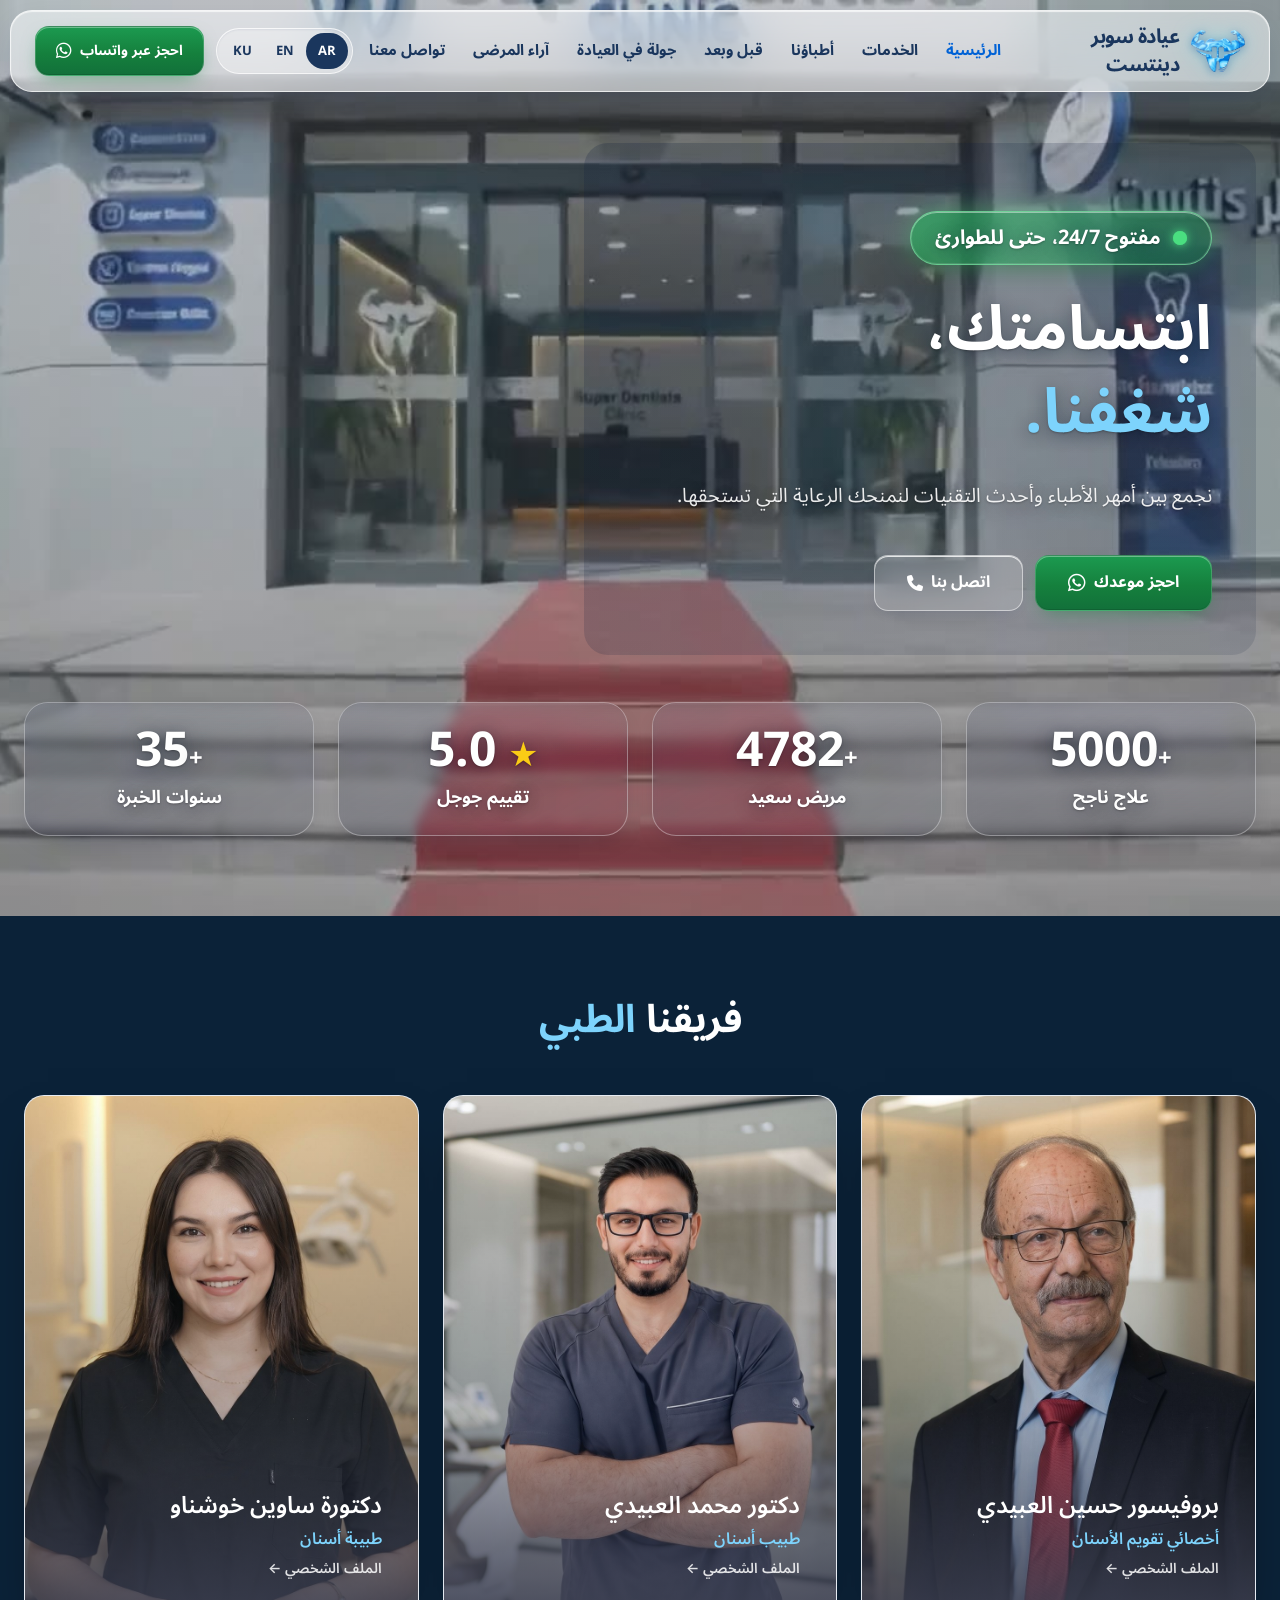
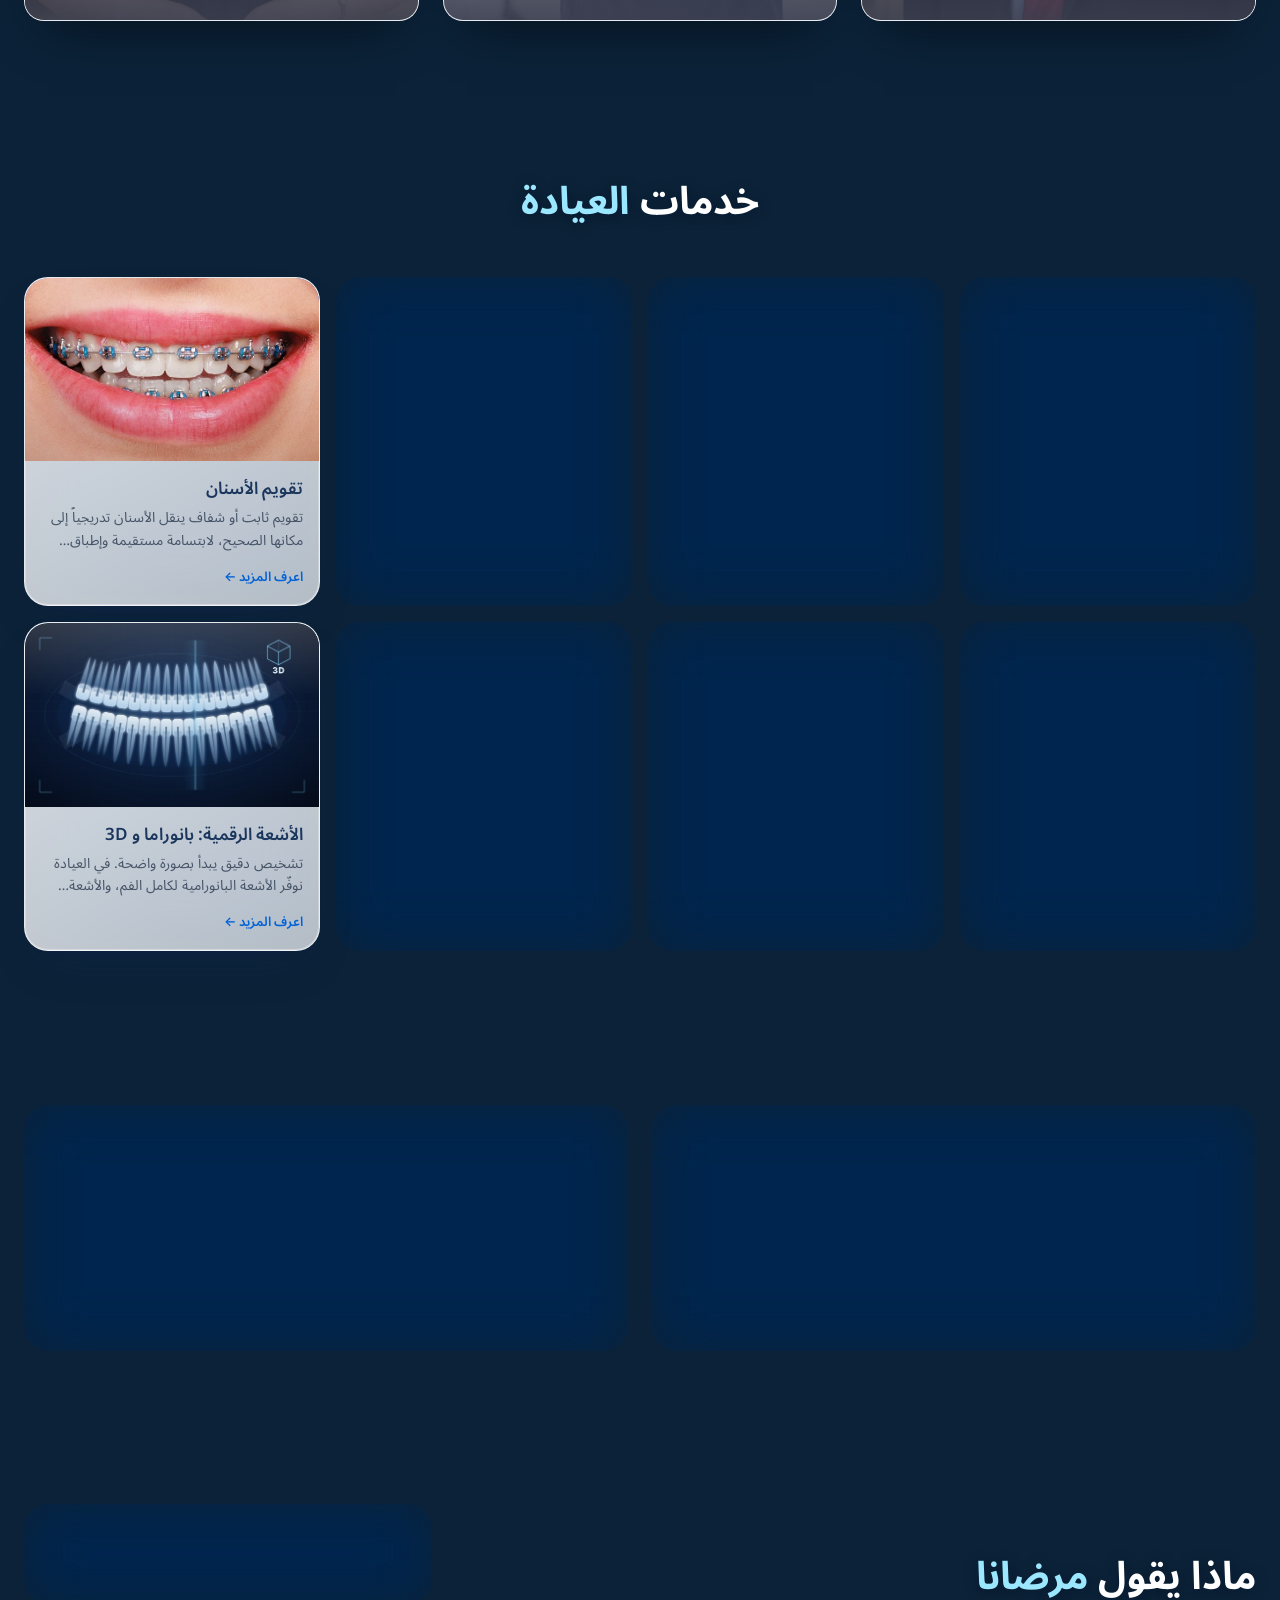
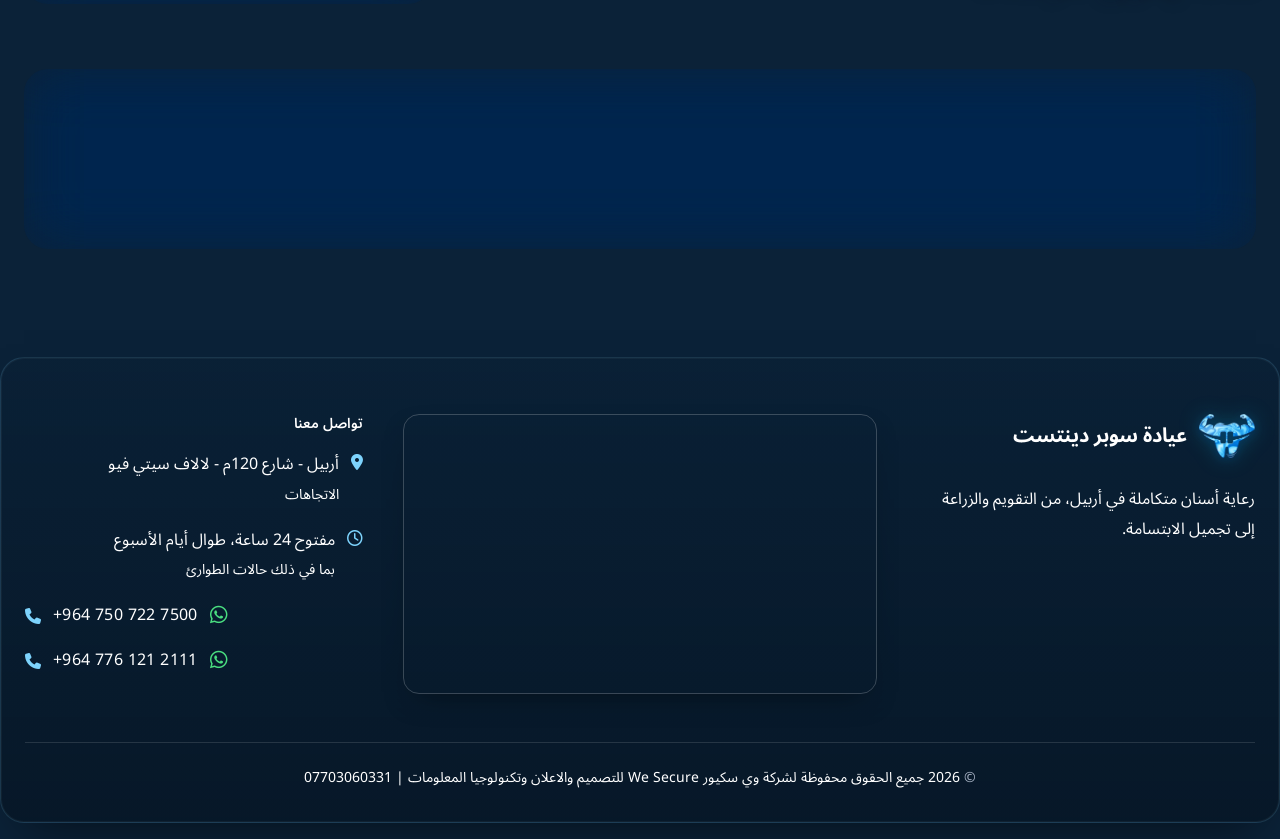
==== commit 75c5e40e: "Add Digital X-Ray service: panoramic, 3D CBCT and regular X-rays (AR/EN/KU) Co-Authored-By: Claude O" ====
--- a/index.html
+++ b/index.html
@@ -212,6 +212,16 @@
   <div class="p-4 flex flex-col gap-1.5 flex-1">
     <h3 class="text-base md:text-[17px] font-semibold text-navyBlue"><span class="lang-text lang-ar">تبييض الأسنان بالليزر</span><span class="lang-text lang-en">Laser Teeth Whitening</span><span class="lang-text lang-ku">سپیکردنەوەی ددان بە لێزەر</span></h3>
     <p class="text-slate-600 text-sm leading-relaxed line-clamp-2"><span class="lang-text lang-ar">تبييض احترافي يُفعَّل بضوء الليزر، يجعل الأسنان أفتح بعدة درجات في جلسة واحدة.</span><span class="lang-text lang-en">Professional whitening activated by laser light, making teeth several shades whiter in a single session.</span><span class="lang-text lang-ku">سپیکردنەوەی پیشەیی بە تیشکی لێزەر، کە لە یەک دانیشتندا ددان چەند پلەیەک سپیتر دەکات.</span></p>
+    <span class="mt-auto pt-1.5 text-[13px] font-semibold text-deepBlue"><span class="lang-text lang-ar">اعرف المزيد ←</span><span class="lang-text lang-en">Learn more →</span><span class="lang-text lang-ku">زیاتر بزانە ←</span></span>
+  </div>
+</a>
+<a href="xray-imaging.html" class="svc-card glass-panel group flex flex-col !p-0 w-full max-w-[420px] sm:max-w-none sm:w-[calc(50%-8px)] md:w-[calc(33.333%-11px)] lg:w-[calc(25%-12px)]">
+  <div class="svc-cover has-photo relative aspect-[16/10] overflow-hidden rounded-t-[23px]" style="--c1:#0B1D3A;--c2:#7DD3FC" >
+    <img src="services/xray-imaging.jpg" alt="Digital X-Ray: Panoramic & 3D" width="1200" height="750" loading="lazy" onerror="this.onerror=null;this.src='services/xray-imaging.svg'">
+  </div>
+  <div class="p-4 flex flex-col gap-1.5 flex-1">
+    <h3 class="text-base md:text-[17px] font-semibold text-navyBlue"><span class="lang-text lang-ar">الأشعة الرقمية: بانوراما و 3D</span><span class="lang-text lang-en">Digital X-Ray: Panoramic & 3D</span><span class="lang-text lang-ku">تیشکی دیجیتاڵ: پانۆراما و 3D</span></h3>
+    <p class="text-slate-600 text-sm leading-relaxed line-clamp-2"><span class="lang-text lang-ar">تشخيص دقيق يبدأ بصورة واضحة. في العيادة نوفّر الأشعة البانورامية لكامل الفم، والأشعة ثلاثية الأبعاد 3D، والأشعة العادية للسن الواحد — بأجهزة رقمية سريعة وجرعة إشعاع منخفضة، والنتيجة تظهر على الشاشة خلال دقائق.</span><span class="lang-text lang-en">Accurate diagnosis starts with a clear picture. We offer panoramic X-rays of the whole mouth, 3D (CBCT) scans and regular single-tooth X-rays, using fast digital machines with a low radiation dose. Your images are on screen within minutes.</span><span class="lang-text lang-ku">دەستنیشانکردنی ورد بە وێنەیەکی ڕوون دەست پێدەکات. لە کلینیک تیشکی پانۆرامی بۆ هەموو دەم، تیشکی سێ ڕەهەندی 3D و تیشکی ئاسایی بۆ یەک ددان دابین دەکەین — بە ئامێری دیجیتاڵی خێرا و دۆزی تیشکی کەم، و ئەنجامەکە لە چەند خولەکێکدا لەسەر شاشە دەردەکەوێت.</span></p>
     <span class="mt-auto pt-1.5 text-[13px] font-semibold text-deepBlue"><span class="lang-text lang-ar">اعرف المزيد ←</span><span class="lang-text lang-en">Learn more →</span><span class="lang-text lang-ku">زیاتر بزانە ←</span></span>
   </div>
 </a></div>
--- a/styles.css
+++ b/styles.css
@@ -1 +1 @@
-*,:after,:before{--tw-border-spacing-x:0;--tw-border-spacing-y:0;--tw-translate-x:0;--tw-translate-y:0;--tw-rotate:0;--tw-skew-x:0;--tw-skew-y:0;--tw-scale-x:1;--tw-scale-y:1;--tw-pan-x: ;--tw-pan-y: ;--tw-pinch-zoom: ;--tw-scroll-snap-strictness:proximity;--tw-gradient-from-position: ;--tw-gradient-via-position: ;--tw-gradient-to-position: ;--tw-ordinal: ;--tw-slashed-zero: ;--tw-numeric-figure: ;--tw-numeric-spacing: ;--tw-numeric-fraction: ;--tw-ring-inset: ;--tw-ring-offset-width:0px;--tw-ring-offset-color:#fff;--tw-ring-color:rgba(59,130,246,.5);--tw-ring-offset-shadow:0 0 #0000;--tw-ring-shadow:0 0 #0000;--tw-shadow:0 0 #0000;--tw-shadow-colored:0 0 #0000;--tw-blur: ;--tw-brightness: ;--tw-contrast: ;--tw-grayscale: ;--tw-hue-rotate: ;--tw-invert: ;--tw-saturate: ;--tw-sepia: ;--tw-drop-shadow: ;--tw-backdrop-blur: ;--tw-backdrop-brightness: ;--tw-backdrop-contrast: ;--tw-backdrop-grayscale: ;--tw-backdrop-hue-rotate: ;--tw-backdrop-invert: ;--tw-backdrop-opacity: ;--tw-backdrop-saturate: ;--tw-backdrop-sepia: ;--tw-contain-size: ;--tw-contain-layout: ;--tw-contain-paint: ;--tw-contain-style: }::backdrop{--tw-border-spacing-x:0;--tw-border-spacing-y:0;--tw-translate-x:0;--tw-translate-y:0;--tw-rotate:0;--tw-skew-x:0;--tw-skew-y:0;--tw-scale-x:1;--tw-scale-y:1;--tw-pan-x: ;--tw-pan-y: ;--tw-pinch-zoom: ;--tw-scroll-snap-strictness:proximity;--tw-gradient-from-position: ;--tw-gradient-via-position: ;--tw-gradient-to-position: ;--tw-ordinal: ;--tw-slashed-zero: ;--tw-numeric-figure: ;--tw-numeric-spacing: ;--tw-numeric-fraction: ;--tw-ring-inset: ;--tw-ring-offset-width:0px;--tw-ring-offset-color:#fff;--tw-ring-color:rgba(59,130,246,.5);--tw-ring-offset-shadow:0 0 #0000;--tw-ring-shadow:0 0 #0000;--tw-shadow:0 0 #0000;--tw-shadow-colored:0 0 #0000;--tw-blur: ;--tw-brightness: ;--tw-contrast: ;--tw-grayscale: ;--tw-hue-rotate: ;--tw-invert: ;--tw-saturate: ;--tw-sepia: ;--tw-drop-shadow: ;--tw-backdrop-blur: ;--tw-backdrop-brightness: ;--tw-backdrop-contrast: ;--tw-backdrop-grayscale: ;--tw-backdrop-hue-rotate: ;--tw-backdrop-invert: ;--tw-backdrop-opacity: ;--tw-backdrop-saturate: ;--tw-backdrop-sepia: ;--tw-contain-size: ;--tw-contain-layout: ;--tw-contain-paint: ;--tw-contain-style: }/*! tailwindcss v3.4.19 | MIT License | https://tailwindcss.com*/*,:after,:before{box-sizing:border-box;border:0 solid #e5e7eb}:after,:before{--tw-content:""}:host,html{line-height:1.5;-webkit-text-size-adjust:100%;-moz-tab-size:4;-o-tab-size:4;tab-size:4;font-family:Noto Sans Arabic,Inter,sans-serif;font-feature-settings:normal;font-variation-settings:normal;-webkit-tap-highlight-color:transparent}body{margin:0;line-height:inherit}hr{height:0;color:inherit;border-top-width:1px}abbr:where([title]){-webkit-text-decoration:underline dotted;text-decoration:underline dotted}h1,h2,h3,h4,h5,h6{font-size:inherit;font-weight:inherit}a{color:inherit;text-decoration:inherit}b,strong{font-weight:bolder}code,kbd,pre,samp{font-family:ui-monospace,SFMono-Regular,Menlo,Monaco,Consolas,Liberation Mono,Courier New,monospace;font-feature-settings:normal;font-variation-settings:normal;font-size:1em}small{font-size:80%}sub,sup{font-size:75%;line-height:0;position:relative;vertical-align:baseline}sub{bottom:-.25em}sup{top:-.5em}table{text-indent:0;border-color:inherit;border-collapse:collapse}button,input,optgroup,select,textarea{font-family:inherit;font-feature-settings:inherit;font-variation-settings:inherit;font-size:100%;font-weight:inherit;line-height:inherit;letter-spacing:inherit;color:inherit;margin:0;padding:0}button,select{text-transform:none}button,input:where([type=button]),input:where([type=reset]),input:where([type=submit]){-webkit-appearance:button;background-color:transparent;background-image:none}:-moz-focusring{outline:auto}:-moz-ui-invalid{box-shadow:none}progress{vertical-align:baseline}::-webkit-inner-spin-button,::-webkit-outer-spin-button{height:auto}[type=search]{-webkit-appearance:textfield;outline-offset:-2px}::-webkit-search-decoration{-webkit-appearance:none}::-webkit-file-upload-button{-webkit-appearance:button;font:inherit}summary{display:list-item}blockquote,dd,dl,figure,h1,h2,h3,h4,h5,h6,hr,p,pre{margin:0}fieldset{margin:0}fieldset,legend{padding:0}menu,ol,ul{list-style:none;margin:0;padding:0}dialog{padding:0}textarea{resize:vertical}input::-moz-placeholder,textarea::-moz-placeholder{opacity:1;color:#9ca3af}input::placeholder,textarea::placeholder{opacity:1;color:#9ca3af}[role=button],button{cursor:pointer}:disabled{cursor:default}audio,canvas,embed,iframe,img,object,svg,video{display:block;vertical-align:middle}img,video{max-width:100%;height:auto}[hidden]:where(:not([hidden=until-found])){display:none}.pointer-events-none{pointer-events:none}.visible{visibility:visible}.fixed{position:fixed}.absolute{position:absolute}.relative{position:relative}.sticky{position:sticky}.inset-0{inset:0}.inset-x-0{left:0;right:0}.-end-5{inset-inline-end:-1.25rem}.-start-5{inset-inline-start:-1.25rem}.bottom-0{bottom:0}.left-0{left:0}.top-0{top:0}.top-\[45\%\]{top:45%}.top-full{top:100%}.isolate{isolation:isolate}.z-0{z-index:0}.z-10{z-index:10}.z-40{z-index:40}.z-50{z-index:50}.z-\[-1\]{z-index:-1}.z-\[60\]{z-index:60}.mx-3{margin-left:.75rem;margin-right:.75rem}.mx-auto{margin-left:auto;margin-right:auto}.mb-1{margin-bottom:.25rem}.mb-2{margin-bottom:.5rem}.mb-24{margin-bottom:6rem}.mb-4{margin-bottom:1rem}.mb-8{margin-bottom:2rem}.mt-1{margin-top:.25rem}.mt-1\.5{margin-top:.375rem}.mt-10{margin-top:2.5rem}.mt-12{margin-top:3rem}.mt-2{margin-top:.5rem}.mt-8{margin-top:2rem}.mt-auto{margin-top:auto}.line-clamp-2{-webkit-line-clamp:2}.line-clamp-2,.line-clamp-5{overflow:hidden;display:-webkit-box;-webkit-box-orient:vertical}.line-clamp-5{-webkit-line-clamp:5}.block{display:block}.inline-block{display:inline-block}.flex{display:flex}.inline-flex{display:inline-flex}.\!grid{display:grid!important}.grid{display:grid}.hidden{display:none}.aspect-\[16\/10\]{aspect-ratio:16/10}.aspect-\[3\/4\]{aspect-ratio:3/4}.aspect-\[4\/3\]{aspect-ratio:4/3}.h-11{height:2.75rem}.h-12{height:3rem}.h-2\.5{height:.625rem}.h-3\.5{height:.875rem}.h-5{height:1.25rem}.h-6{height:1.5rem}.h-7{height:1.75rem}.h-8{height:2rem}.h-80{height:20rem}.h-full{height:100%}.max-h-full{max-height:100%}.min-h-\[1px\]{min-height:1px}.min-h-\[240px\]{min-height:240px}.min-h-\[600px\]{min-height:600px}.w-11{width:2.75rem}.w-2\.5{width:.625rem}.w-3\.5{width:.875rem}.w-5{width:1.25rem}.w-6{width:1.5rem}.w-7{width:1.75rem}.w-8{width:2rem}.w-\[85\%\]{width:85%}.w-full{width:100%}.min-w-0{min-width:0}.max-w-2xl{max-width:42rem}.max-w-5xl{max-width:64rem}.max-w-6xl{max-width:72rem}.max-w-7xl{max-width:80rem}.max-w-\[1320px\]{max-width:1320px}.max-w-\[36ch\]{max-width:36ch}.max-w-\[420px\]{max-width:420px}.max-w-\[60ch\]{max-width:60ch}.max-w-\[62ch\]{max-width:62ch}.max-w-full{max-width:100%}.max-w-xl{max-width:36rem}.flex-1{flex:1 1 0%}.flex-\[1\.6\]{flex:1.6}.shrink-0{flex-shrink:0}.grow{flex-grow:1}.-translate-y-1\/2{--tw-translate-y:-50%}.-translate-y-1\/2,.transform{transform:translate(var(--tw-translate-x),var(--tw-translate-y)) rotate(var(--tw-rotate)) skewX(var(--tw-skew-x)) skewY(var(--tw-skew-y)) scaleX(var(--tw-scale-x)) scaleY(var(--tw-scale-y))}@keyframes ping{75%,to{transform:scale(2);opacity:0}}.animate-ping{animation:ping 1s cubic-bezier(0,0,.2,1) infinite}.cursor-zoom-out{cursor:zoom-out}.resize{resize:both}.snap-x{scroll-snap-type:x var(--tw-scroll-snap-strictness)}.snap-mandatory{--tw-scroll-snap-strictness:mandatory}.snap-start{scroll-snap-align:start}.grid-cols-2{grid-template-columns:repeat(2,minmax(0,1fr))}.flex-col{flex-direction:column}.flex-wrap{flex-wrap:wrap}.items-start{align-items:flex-start}.items-center{align-items:center}.items-stretch{align-items:stretch}.justify-end{justify-content:flex-end}.justify-center{justify-content:center}.justify-between{justify-content:space-between}.gap-1\.5{gap:.375rem}.gap-10{gap:2.5rem}.gap-2{gap:.5rem}.gap-3{gap:.75rem}.gap-4{gap:1rem}.gap-6{gap:1.5rem}.gap-x-5{-moz-column-gap:1.25rem;column-gap:1.25rem}.gap-y-3{row-gap:.75rem}.space-y-10>:not([hidden])~:not([hidden]){--tw-space-y-reverse:0;margin-top:calc(2.5rem*(1 - var(--tw-space-y-reverse)));margin-bottom:calc(2.5rem*var(--tw-space-y-reverse))}.space-y-2>:not([hidden])~:not([hidden]){--tw-space-y-reverse:0;margin-top:calc(.5rem*(1 - var(--tw-space-y-reverse)));margin-bottom:calc(.5rem*var(--tw-space-y-reverse))}.space-y-3>:not([hidden])~:not([hidden]){--tw-space-y-reverse:0;margin-top:calc(.75rem*(1 - var(--tw-space-y-reverse)));margin-bottom:calc(.75rem*var(--tw-space-y-reverse))}.space-y-4>:not([hidden])~:not([hidden]){--tw-space-y-reverse:0;margin-top:calc(1rem*(1 - var(--tw-space-y-reverse)));margin-bottom:calc(1rem*var(--tw-space-y-reverse))}.space-y-5>:not([hidden])~:not([hidden]){--tw-space-y-reverse:0;margin-top:calc(1.25rem*(1 - var(--tw-space-y-reverse)));margin-bottom:calc(1.25rem*var(--tw-space-y-reverse))}.space-y-6>:not([hidden])~:not([hidden]){--tw-space-y-reverse:0;margin-top:calc(1.5rem*(1 - var(--tw-space-y-reverse)));margin-bottom:calc(1.5rem*var(--tw-space-y-reverse))}.space-y-8>:not([hidden])~:not([hidden]){--tw-space-y-reverse:0;margin-top:calc(2rem*(1 - var(--tw-space-y-reverse)));margin-bottom:calc(2rem*var(--tw-space-y-reverse))}.self-start{align-self:flex-start}.overflow-hidden{overflow:hidden}.overflow-x-auto{overflow-x:auto}.scroll-smooth{scroll-behavior:smooth}.truncate{overflow:hidden;text-overflow:ellipsis}.truncate,.whitespace-nowrap{white-space:nowrap}.whitespace-pre-line{white-space:pre-line}.rounded-2xl{border-radius:1rem}.rounded-3xl{border-radius:1.5rem}.rounded-\[14px\]{border-radius:14px}.rounded-\[20px\]{border-radius:20px}.rounded-\[2rem\]{border-radius:2rem}.rounded-full{border-radius:9999px}.rounded-b-2xl{border-bottom-right-radius:1rem;border-bottom-left-radius:1rem}.rounded-t-\[23px\]{border-top-left-radius:23px;border-top-right-radius:23px}.border{border-width:1px}.border-\[1\.5px\]{border-width:1.5px}.border-b{border-bottom-width:1px}.border-t{border-top-width:1px}.border-navyBlue\/10{border-color:rgba(26,54,93,.1)}.border-navyBlue\/15{border-color:rgba(26,54,93,.15)}.border-slate-200{--tw-border-opacity:1;border-color:rgb(226 232 240/var(--tw-border-opacity,1))}.border-slate-300{--tw-border-opacity:1;border-color:rgb(203 213 225/var(--tw-border-opacity,1))}.border-slate-900\/10{border-color:rgba(15,23,42,.1)}.border-white\/20{border-color:hsla(0,0%,100%,.2)}.border-white\/60{border-color:hsla(0,0%,100%,.6)}.bg-\[\#1a73e8\]{--tw-bg-opacity:1;background-color:rgb(26 115 232/var(--tw-bg-opacity,1))}.bg-\[\#4ADE80\]{--tw-bg-opacity:1;background-color:rgb(74 222 128/var(--tw-bg-opacity,1))}.bg-black\/85{background-color:rgba(0,0,0,.85)}.bg-deepBlue{--tw-bg-opacity:1;background-color:rgb(0 98 214/var(--tw-bg-opacity,1))}.bg-navyBlue{--tw-bg-opacity:1;background-color:rgb(26 54 93/var(--tw-bg-opacity,1))}.bg-navyBlue\/20{background-color:rgba(26,54,93,.2)}.bg-sky-50{--tw-bg-opacity:1;background-color:rgb(240 249 255/var(--tw-bg-opacity,1))}.bg-slate-200{--tw-bg-opacity:1;background-color:rgb(226 232 240/var(--tw-bg-opacity,1))}.bg-whatsapp{--tw-bg-opacity:1;background-color:rgb(21 128 61/var(--tw-bg-opacity,1))}.bg-white{--tw-bg-opacity:1;background-color:rgb(255 255 255/var(--tw-bg-opacity,1))}.bg-white\/10{background-color:hsla(0,0%,100%,.1)}.bg-white\/60{background-color:hsla(0,0%,100%,.6)}.bg-white\/75{background-color:hsla(0,0%,100%,.75)}.bg-white\/95{background-color:hsla(0,0%,100%,.95)}.bg-gradient-to-t{background-image:linear-gradient(to top,var(--tw-gradient-stops))}.from-\[\#0A192F\]\/90{--tw-gradient-from:rgba(10,25,47,.9) var(--tw-gradient-from-position);--tw-gradient-to:rgba(10,25,47,0) var(--tw-gradient-to-position);--tw-gradient-stops:var(--tw-gradient-from),var(--tw-gradient-to)}.via-\[\#0A192F\]\/25{--tw-gradient-to:rgba(10,25,47,0) var(--tw-gradient-to-position);--tw-gradient-stops:var(--tw-gradient-from),rgba(10,25,47,.25) var(--tw-gradient-via-position),var(--tw-gradient-to)}.via-40\%{--tw-gradient-via-position:40%}.to-transparent{--tw-gradient-to:transparent var(--tw-gradient-to-position)}.object-cover{-o-object-fit:cover;object-fit:cover}.object-top{-o-object-position:top;object-position:top}.\!p-0{padding:0!important}.p-1{padding:.25rem}.p-1\.5{padding:.375rem}.p-2\.5{padding:.625rem}.p-3{padding:.75rem}.p-4{padding:1rem}.p-6{padding:1.5rem}.p-7{padding:1.75rem}.p-8{padding:2rem}.px-2{padding-left:.5rem;padding-right:.5rem}.px-2\.5{padding-left:.625rem;padding-right:.625rem}.px-3{padding-left:.75rem;padding-right:.75rem}.px-4{padding-left:1rem;padding-right:1rem}.px-5{padding-left:1.25rem;padding-right:1.25rem}.px-6{padding-left:1.5rem;padding-right:1.5rem}.px-8{padding-left:2rem;padding-right:2rem}.py-1\.5{padding-top:.375rem;padding-bottom:.375rem}.py-10{padding-top:2.5rem;padding-bottom:2.5rem}.py-12{padding-top:3rem;padding-bottom:3rem}.py-2{padding-top:.5rem;padding-bottom:.5rem}.py-2\.5{padding-top:.625rem;padding-bottom:.625rem}.py-3{padding-top:.75rem;padding-bottom:.75rem}.py-4{padding-top:1rem;padding-bottom:1rem}.pb-1{padding-bottom:.25rem}.pb-10{padding-bottom:2.5rem}.pb-12{padding-bottom:3rem}.pb-14{padding-bottom:3.5rem}.pb-4{padding-bottom:1rem}.pb-8{padding-bottom:2rem}.pb-\[76px\]{padding-bottom:76px}.pt-0{padding-top:0}.pt-1\.5{padding-top:.375rem}.pt-14{padding-top:3.5rem}.pt-2{padding-top:.5rem}.pt-24{padding-top:6rem}.pt-3{padding-top:.75rem}.pt-4{padding-top:1rem}.pt-6{padding-top:1.5rem}.text-left{text-align:left}.text-center{text-align:center}.text-start{text-align:start}.font-sans{font-family:Noto Sans Arabic,Inter,sans-serif}.text-2xl{font-size:1.5rem;line-height:2rem}.text-3xl{font-size:1.875rem;line-height:2.25rem}.text-5xl{font-size:3rem;line-height:1}.text-\[13\.5px\]{font-size:13.5px}.text-\[13px\]{font-size:13px}.text-\[15px\]{font-size:15px}.text-base{font-size:1rem;line-height:1.5rem}.text-lg{font-size:1.125rem;line-height:1.75rem}.text-sm{font-size:.875rem;line-height:1.25rem}.text-xl{font-size:1.25rem;line-height:1.75rem}.text-xs{font-size:.75rem;line-height:1rem}.font-black{font-weight:900}.font-bold{font-weight:700}.font-medium{font-weight:500}.font-normal{font-weight:400}.font-semibold{font-weight:600}.leading-none{line-height:1}.leading-relaxed{line-height:1.625}.leading-tight{line-height:1.25}.tracking-tight{letter-spacing:-.025em}.tracking-wide{letter-spacing:.025em}.tracking-wider{letter-spacing:.05em}.text-\[\#0062D6\]{--tw-text-opacity:1;color:rgb(0 98 214/var(--tw-text-opacity,1))}.text-\[\#15803D\]{--tw-text-opacity:1;color:rgb(21 128 61/var(--tw-text-opacity,1))}.text-\[\#7DD3FC\]{--tw-text-opacity:1;color:rgb(125 211 252/var(--tw-text-opacity,1))}.text-cyan-600{--tw-text-opacity:1;color:rgb(8 145 178/var(--tw-text-opacity,1))}.text-deepBlue{--tw-text-opacity:1;color:rgb(0 98 214/var(--tw-text-opacity,1))}.text-navyBlue{--tw-text-opacity:1;color:rgb(26 54 93/var(--tw-text-opacity,1))}.text-slate-200{--tw-text-opacity:1;color:rgb(226 232 240/var(--tw-text-opacity,1))}.text-slate-500{--tw-text-opacity:1;color:rgb(100 116 139/var(--tw-text-opacity,1))}.text-slate-600{--tw-text-opacity:1;color:rgb(71 85 105/var(--tw-text-opacity,1))}.text-slate-700{--tw-text-opacity:1;color:rgb(51 65 85/var(--tw-text-opacity,1))}.text-slate-900{--tw-text-opacity:1;color:rgb(15 23 42/var(--tw-text-opacity,1))}.text-whatsapp{--tw-text-opacity:1;color:rgb(21 128 61/var(--tw-text-opacity,1))}.text-white{--tw-text-opacity:1;color:rgb(255 255 255/var(--tw-text-opacity,1))}.text-white\/85{color:hsla(0,0%,100%,.85)}.text-white\/90{color:hsla(0,0%,100%,.9)}.text-yellow-400{--tw-text-opacity:1;color:rgb(250 204 21/var(--tw-text-opacity,1))}.text-yellow-500{--tw-text-opacity:1;color:rgb(234 179 8/var(--tw-text-opacity,1))}.underline{text-decoration-line:underline}.decoration-white\/40{text-decoration-color:hsla(0,0%,100%,.4)}.underline-offset-4{text-underline-offset:4px}.antialiased{-webkit-font-smoothing:antialiased;-moz-osx-font-smoothing:grayscale}.opacity-70{opacity:.7}.shadow-\[0_-4px_16px_rgba\(15\2c 23\2c 42\2c \.08\)\]{--tw-shadow:0 -4px 16px rgba(15,23,42,.08);--tw-shadow-colored:0 -4px 16px var(--tw-shadow-color)}.shadow-\[0_-4px_16px_rgba\(15\2c 23\2c 42\2c \.08\)\],.shadow-\[0_0_10px_\#4ADE80\]{box-shadow:var(--tw-ring-offset-shadow,0 0 #0000),var(--tw-ring-shadow,0 0 #0000),var(--tw-shadow)}.shadow-\[0_0_10px_\#4ADE80\]{--tw-shadow:0 0 10px #4ade80;--tw-shadow-colored:0 0 10px var(--tw-shadow-color)}.shadow-\[0_12px_30px_-14px_rgba\(0\2c 0\2c 0\2c \.5\)\]{--tw-shadow:0 12px 30px -14px rgba(0,0,0,.5);--tw-shadow-colored:0 12px 30px -14px var(--tw-shadow-color);box-shadow:var(--tw-ring-offset-shadow,0 0 #0000),var(--tw-ring-shadow,0 0 #0000),var(--tw-shadow)}.shadow-\[0_1px_2px_rgba\(15\2c 23\2c 42\2c \.04\)\2c 0_8px_24px_rgba\(15\2c 23\2c 42\2c \.08\)\]{--tw-shadow:0 1px 2px rgba(15,23,42,.04),0 8px 24px rgba(15,23,42,.08);--tw-shadow-colored:0 1px 2px var(--tw-shadow-color),0 8px 24px var(--tw-shadow-color);box-shadow:var(--tw-ring-offset-shadow,0 0 #0000),var(--tw-ring-shadow,0 0 #0000),var(--tw-shadow)}.shadow-cta{--tw-shadow:0 1px 2px rgba(0,0,0,.08),0 6px 16px rgba(21,128,61,.28);--tw-shadow-colored:0 1px 2px var(--tw-shadow-color),0 6px 16px var(--tw-shadow-color)}.shadow-cta,.shadow-lg{box-shadow:var(--tw-ring-offset-shadow,0 0 #0000),var(--tw-ring-shadow,0 0 #0000),var(--tw-shadow)}.shadow-lg{--tw-shadow:0 10px 15px -3px rgba(0,0,0,.1),0 4px 6px -4px rgba(0,0,0,.1);--tw-shadow-colored:0 10px 15px -3px var(--tw-shadow-color),0 4px 6px -4px var(--tw-shadow-color)}.shadow-sm{--tw-shadow:0 1px 2px 0 rgba(0,0,0,.05);--tw-shadow-colored:0 1px 2px 0 var(--tw-shadow-color);box-shadow:var(--tw-ring-offset-shadow,0 0 #0000),var(--tw-ring-shadow,0 0 #0000),var(--tw-shadow)}.filter{filter:var(--tw-blur) var(--tw-brightness) var(--tw-contrast) var(--tw-grayscale) var(--tw-hue-rotate) var(--tw-invert) var(--tw-saturate) var(--tw-sepia) var(--tw-drop-shadow)}.transition-all{transition-property:all;transition-timing-function:cubic-bezier(.4,0,.2,1);transition-duration:.15s}.transition-colors{transition-property:color,background-color,border-color,text-decoration-color,fill,stroke;transition-timing-function:cubic-bezier(.4,0,.2,1);transition-duration:.15s}.transition-transform{transition-property:transform;transition-timing-function:cubic-bezier(.4,0,.2,1);transition-duration:.15s}.duration-200{transition-duration:.2s}.duration-500{transition-duration:.5s}html{scroll-behavior:smooth}body{color:#1a365d;overflow-x:hidden}[id],footer,section{scroll-margin-top:90px}@media (prefers-reduced-motion:reduce){html{scroll-behavior:auto}.bg-video{display:none}}.glass-panel{background:#fff!important;border:1px solid #e2e8f0;box-shadow:0 1px 2px rgba(15,23,42,.04),0 8px 24px rgba(15,23,42,.06);transition:transform .15s ease,box-shadow .15s ease,border-color .15s ease}a.glass-panel:hover{border-color:#cbd5e1;box-shadow:0 2px 4px rgba(15,23,42,.05),0 16px 32px rgba(15,23,42,.1)}.site-header{background:hsla(0,0%,100%,.8);-webkit-backdrop-filter:blur(20px) saturate(180%);backdrop-filter:blur(20px) saturate(180%);border-bottom:1px solid rgba(15,23,42,.08)}.hero-panel{background:hsla(0,0%,100%,.84);-webkit-backdrop-filter:blur(24px) saturate(160%);backdrop-filter:blur(24px) saturate(160%);border:1px solid hsla(0,0%,100%,.9);box-shadow:0 1px 2px rgba(15,23,42,.06),0 20px 48px rgba(15,23,42,.14)}.stat-tile{background:hsla(0,0%,100%,.9);-webkit-backdrop-filter:blur(16px) saturate(160%);backdrop-filter:blur(16px) saturate(160%);border:1px solid hsla(0,0%,100%,.95);box-shadow:0 8px 24px rgba(15,23,42,.08)}.card{background:#fff;border:1px solid rgba(26,54,93,.08);box-shadow:0 6px 24px rgba(26,54,93,.06)}.subtext-glow,.text-glow{color:#1a365d}.lang-text{display:none}html[lang=ar] .lang-ar,html[lang=en] .lang-en,html[lang=ku] .lang-ku{display:inline-block}html[lang=ar] .lang-ar-block,html[lang=en] .lang-en-block,html[lang=ku] .lang-ku-block{display:block}.ba{position:relative;overflow:hidden;aspect-ratio:4/3;-webkit-user-select:none;-moz-user-select:none;user-select:none;background:#e2e8f0}.ba img{position:absolute;inset:0;width:100%;height:100%;-o-object-fit:cover;object-fit:cover}.ba .ba-before{clip-path:inset(0 calc(100% - var(--pos, 50%)) 0 0)}.ba .ba-line{top:0;bottom:0;left:var(--pos,50%);width:3px;margin-left:-1.5px;box-shadow:0 0 8px rgba(0,0,0,.3);pointer-events:none}.ba .ba-knob,.ba .ba-line{position:absolute;background:#fff}.ba .ba-knob{top:50%;left:50%;width:40px;height:40px;margin:-20px 0 0 -20px;border-radius:9999px;color:#1a365d;display:flex;align-items:center;justify-content:center;font-size:14px;box-shadow:0 2px 10px rgba(0,0,0,.25)}.ba input[type=range]{position:absolute;inset:0;width:100%;height:100%;opacity:0;cursor:ew-resize;margin:0}.ba .ba-tag{position:absolute;top:10px;padding:2px 10px;border-radius:9999px;background:rgba(26,54,93,.75);color:#fff;font-size:12px;font-weight:700;pointer-events:none}.filter-btn.is-active{background:#1a365d;color:#fff}.logo-metal{position:relative;display:inline-block;flex-shrink:0;filter:drop-shadow(0 2px 4px rgba(0,60,140,.35)) drop-shadow(0 0 10px rgba(0,229,255,.25))}.logo-metal:after{content:"";position:absolute;inset:0;pointer-events:none;background:linear-gradient(115deg,transparent 35%,hsla(0,0%,100%,.85) 48%,rgba(200,245,255,.6) 52%,transparent 65%);background-size:250% 100%;background-position:150% 0;-webkit-mask:url(super-dentist-logo.png) center/contain no-repeat;mask:url(super-dentist-logo.png) center/contain no-repeat;mix-blend-mode:screen;animation:logo-shine 5s ease-in-out infinite}a:hover .logo-metal:after{animation-duration:1.6s}@keyframes logo-shine{0%,60%{background-position:150% 0}to{background-position:-50% 0}}@media (prefers-reduced-motion:reduce){.logo-metal:after{animation:none;display:none}}.no-scrollbar{scrollbar-width:none}.no-scrollbar::-webkit-scrollbar{display:none}h1{line-height:1.15!important}h2{line-height:1.2!important}html[lang=ar] h1,html[lang=ku] h1{line-height:1.35!important}html[lang=ar] h2,html[lang=ku] h2{line-height:1.4!important}html[lang=en] h1,html[lang=en] h2{letter-spacing:-.02em}a:focus-visible,button:focus-visible{outline:3px solid #0062d6;outline-offset:3px}.t-display{font-size:clamp(2.25rem,1.6rem + 2.8vw,4rem);letter-spacing:-.025em}.t-h1{font-size:clamp(2rem,1.6rem + 1.6vw,3rem)}.t-h2{font-size:clamp(1.75rem,1.45rem + 1.2vw,2.5rem)}.t-h3{font-size:clamp(1.25rem,1.15rem + .4vw,1.5rem);line-height:1.3}.t-lead{font-size:clamp(1.0625rem,1rem + .3vw,1.25rem);line-height:1.6;font-weight:400}h1.t-display{line-height:1.1!important}html[lang=ar] .t-display,html[lang=ku] .t-display{line-height:1.35!important;letter-spacing:0}html[lang=ar] .t-lead,html[lang=ku] .t-lead{line-height:1.8}html[lang=ar] .t-h3,html[lang=ku] .t-h3{line-height:1.45}body{font-size:1rem;line-height:1.65}html[lang=ar] body,html[lang=ku] body{line-height:1.85}html[lang=en] body{font-family:Inter,system-ui,-apple-system,Segoe UI,sans-serif}.hero-overlay{background:linear-gradient(90deg,rgba(10,25,47,.8),rgba(10,25,47,.5) 50%,rgba(10,25,47,.18))}html[dir=rtl] .hero-overlay{background:linear-gradient(270deg,rgba(10,25,47,.8),rgba(10,25,47,.5) 50%,rgba(10,25,47,.18))}@media (max-width:767px){.hero-overlay,html[dir=rtl] .hero-overlay{background:rgba(10,25,47,.62)}}:root{--section-y:clamp(56px,6vw,104px);--radius-sm:8px;--radius-md:14px;--radius-lg:20px;--shadow-sm:0 1px 2px rgba(15,23,42,.05);--shadow-md:0 1px 2px rgba(15,23,42,.04),0 8px 24px rgba(15,23,42,.08)}main>div>section:not(#home):not(#stats),main>section:not(#home):not(#stats){padding-top:var(--section-y);padding-bottom:var(--section-y)}main>section#location{padding-top:0}.card,.glass-panel{border-radius:var(--radius-lg)!important}.card{box-shadow:var(--shadow-md);border-color:#e2e8f0}#btn-ar,#btn-en,#btn-ku{min-height:34px;min-width:40px}main>section.page-head{padding-top:calc(96px + clamp(28px, 4vw, 64px))!important;padding-bottom:28px!important}main>section.page-head+section{padding-top:8px!important}:root{--glass:hsla(0,0%,100%,.42);--glass-strong:hsla(0,0%,100%,.62);--glass-edge:hsla(0,0%,100%,.65);--glass-blur:blur(28px) saturate(185%);--glass-shadow:0 1px 1px hsla(0,0%,100%,.6) inset,0 -1px 1px hsla(0,0%,100%,.18) inset,0 0 0 1px hsla(0,0%,100%,.22) inset,0 22px 48px -22px rgba(20,40,90,.38),0 6px 16px -10px rgba(20,40,90,.22)}body{background:#d8e6fb!important}body:before{content:"";position:fixed;inset:0;z-index:-1;pointer-events:none;background:radial-gradient(60vmax 50vmax at 0 0,rgba(59,130,246,.55),transparent 60%),radial-gradient(50vmax 45vmax at 100% 10%,rgba(139,92,246,.42),transparent 62%),radial-gradient(55vmax 50vmax at 15% 100%,rgba(20,184,166,.45),transparent 60%),radial-gradient(45vmax 40vmax at 95% 95%,rgba(236,72,153,.28),transparent 62%),radial-gradient(40vmax 35vmax at 55% 50%,rgba(125,211,252,.45),transparent 65%),linear-gradient(160deg,#cfe0fb,#e4ddfb 50%,#d3f1ee)}.card,.crystal,.glass-panel,.stat-tile{position:relative;isolation:isolate;overflow:hidden;background:linear-gradient(150deg,hsla(0,0%,100%,.58),hsla(0,0%,100%,.34) 55%,hsla(0,0%,100%,.26))!important;-webkit-backdrop-filter:var(--glass-blur);backdrop-filter:var(--glass-blur);border:1px solid var(--glass-edge)!important;border-radius:24px!important;box-shadow:var(--glass-shadow)!important;transition:transform .3s cubic-bezier(.2,.8,.2,1),box-shadow .3s,background .3s}.crystal>.cg{position:absolute;pointer-events:none;z-index:-1;margin:0!important}.crystal>.cg-lens{inset:0;border-radius:inherit;background:radial-gradient(120% 70% at 12% -10%,hsla(0,0%,100%,.55),transparent 55%),linear-gradient(180deg,hsla(0,0%,100%,.18),transparent 35%)}.crystal>.cg-spec{width:320px;height:320px;left:30%;top:28%;border-radius:50%;background:radial-gradient(closest-side,hsla(0,0%,100%,.45),hsla(0,0%,100%,.1) 50%,transparent 75%);transform:translate(calc(var(--sx,0px) - 160px),calc(var(--sy,0px) - 160px));transition:transform .4s cubic-bezier(.2,.8,.2,1),opacity .3s;opacity:0}.crystal:hover>.cg-spec{opacity:1}a.crystal:hover,button.crystal:hover{transform:translateY(-3px);background:linear-gradient(150deg,hsla(0,0%,100%,.66),hsla(0,0%,100%,.4))!important}.crystal-dark{background:linear-gradient(150deg,rgba(20,35,70,.5),rgba(10,25,55,.34))!important;border-color:hsla(0,0%,100%,.28)!important;-webkit-backdrop-filter:blur(30px) saturate(170%);backdrop-filter:blur(30px) saturate(170%)}.crystal-dark>.cg-lens{background:radial-gradient(120% 70% at 12% -10%,hsla(0,0%,100%,.22),transparent 55%)}.hero-overlay,html[dir=rtl] .hero-overlay{background:linear-gradient(180deg,rgba(10,25,47,.25),rgba(10,25,47,.35))}.stat-tile{background:linear-gradient(150deg,hsla(0,0%,100%,.72),hsla(0,0%,100%,.5))!important}nav.site-header{top:10px;left:50%;transform:translateX(-50%);width:min(1320px,calc(100% - 20px))!important;border-radius:22px;background:hsla(0,0%,100%,.5);-webkit-backdrop-filter:blur(30px) saturate(190%);backdrop-filter:blur(30px) saturate(190%);border:1px solid hsla(0,0%,100%,.7);box-shadow:inset 0 1px 1px hsla(0,0%,100%,.7),0 12px 32px -14px rgba(20,40,90,.35)}nav.site-header:after{display:none}#mobile-menu{top:calc(100% + 8px);border-radius:22px;background:hsla(0,0%,100%,.62)!important;-webkit-backdrop-filter:blur(30px) saturate(190%);backdrop-filter:blur(30px) saturate(190%);border:1px solid hsla(0,0%,100%,.7);box-shadow:0 20px 40px -18px rgba(20,40,90,.35)}nav.site-header [role=group]{background:hsla(0,0%,100%,.35)!important;border:1px solid hsla(0,0%,100%,.7)!important;box-shadow:inset 0 1px 2px rgba(20,40,90,.08)}.bg-whatsapp{background:linear-gradient(180deg,#1c9a50,#15803d 55%,#12703a)!important;box-shadow:inset 0 1px 0 hsla(0,0%,100%,.35),inset 0 -1px 0 rgba(0,0,0,.12),0 8px 20px -8px rgba(21,128,61,.6)!important;border:1px solid hsla(0,0%,100%,.18)}.bg-whatsapp:hover{background:linear-gradient(180deg,#188b48,#12703a)!important}a.border-\[1\.5px\],a.border-slate-300{background:hsla(0,0%,100%,.5)!important;border-color:hsla(0,0%,100%,.85)!important;-webkit-backdrop-filter:blur(20px) saturate(180%);backdrop-filter:blur(20px) saturate(180%);box-shadow:inset 0 1px 0 hsla(0,0%,100%,.8),0 6px 16px -10px rgba(20,40,90,.3)}a.border-slate-300:hover{background:hsla(0,0%,100%,.72)!important}#home a.border-white\/60{background:hsla(0,0%,100%,.16)!important;border-color:hsla(0,0%,100%,.5)!important;-webkit-backdrop-filter:blur(16px);backdrop-filter:blur(16px)}#mobile-cta{left:8px!important;right:8px!important;bottom:8px!important;border-radius:22px;background:hsla(0,0%,100%,.55)!important;border:1px solid hsla(0,0%,100%,.75)!important;-webkit-backdrop-filter:blur(30px) saturate(190%);backdrop-filter:blur(30px) saturate(190%);box-shadow:inset 0 1px 1px hsla(0,0%,100%,.7),0 16px 36px -14px rgba(20,40,90,.4)!important}footer.footer-glass{color:#334155}#home+*,.to-\[\#f4f9fd\]{--tw-gradient-to:transparent!important}@media (hover:none),(max-width:767px){:root{--glass-blur:blur(18px) saturate(170%)}.crystal>.cg-spec{display:none}}@media (prefers-reduced-motion:reduce){.crystal{transition:none}a.crystal:hover{transform:none}}.crystal-dark{background:linear-gradient(150deg,rgba(15,30,60,.22),rgba(10,25,55,.12))!important;-webkit-backdrop-filter:blur(5px) saturate(140%)!important;backdrop-filter:blur(5px) saturate(140%)!important;border-color:hsla(0,0%,100%,.35)!important}.crystal-dark>.cg-lens{background:linear-gradient(180deg,hsla(0,0%,100%,.1),transparent 40%)}.crystal-dark>.cg-spec{display:none}.crystal-dark h1,.crystal-dark p,.crystal-dark>span{text-shadow:0 1px 2px rgba(0,0,0,.25),0 2px 18px rgba(5,15,35,.45)}.crystal-dark{-webkit-backdrop-filter:none!important;backdrop-filter:none!important;border:0!important;box-shadow:none!important}.crystal-dark>.cg-lens{display:none}.stat-tile,.stat-tile.crystal{background:linear-gradient(150deg,rgba(15,30,60,.22),rgba(10,25,55,.12))!important;-webkit-backdrop-filter:blur(5px) saturate(140%)!important;backdrop-filter:blur(5px) saturate(140%)!important;border:1px solid hsla(0,0%,100%,.35)!important;box-shadow:0 10px 30px -18px rgba(5,15,35,.45)!important}.stat-tile>.cg-lens{background:linear-gradient(180deg,hsla(0,0%,100%,.1),transparent 40%)}.stat-tile>.cg-spec{display:none}.stat-tile span{color:#fff!important;text-shadow:0 1px 2px rgba(0,0,0,.25),0 2px 18px rgba(5,15,35,.45)}.stat-tile .text-yellow-500{color:#facc15!important}.video-fade{-webkit-mask-image:linear-gradient(180deg,#000 78%,transparent);mask-image:linear-gradient(180deg,#000 78%,transparent)}#specialists{background:radial-gradient(60% 80% at 15% 0,rgba(56,189,248,.18),transparent 60%),radial-gradient(50% 70% at 90% 100%,rgba(139,92,246,.18),transparent 60%),linear-gradient(180deg,#0a192f,#0e2244)}#specialists h2{color:#fff!important}#specialists h2 .text-deepBlue{color:#7dd3fc!important}#specialists .doctor-card{border-color:hsla(0,0%,100%,.12)!important;box-shadow:0 24px 50px -24px rgba(0,0,0,.6)!important}.svc-card{padding:0!important}.svc-cover{background:radial-gradient(120% 120% at 20% 0,var(--c2) 0,var(--c1) 70%)}.svc-cover:after{content:"";position:absolute;inset:0;background:linear-gradient(180deg,hsla(0,0%,100%,.18),transparent 40%,rgba(0,0,0,.12))}.svc-orb{position:absolute;border-radius:50%;background:hsla(0,0%,100%,.18);-webkit-backdrop-filter:blur(6px);backdrop-filter:blur(6px);border:1px solid hsla(0,0%,100%,.35)}.svc-orb-1{width:55%;aspect-ratio:1;right:-12%;top:-25%}.svc-orb-2{width:35%;aspect-ratio:1;left:-8%;bottom:-18%}.svc-icon{position:absolute;left:50%;top:50%;transform:translate(-50%,-50%);width:84px;height:84px;border-radius:26px;display:flex;align-items:center;justify-content:center;font-size:38px;color:#fff;z-index:1;background:hsla(0,0%,100%,.2);border:1px solid hsla(0,0%,100%,.55);-webkit-backdrop-filter:blur(12px) saturate(160%);backdrop-filter:blur(12px) saturate(160%);box-shadow:inset 0 1px 0 hsla(0,0%,100%,.6),0 12px 30px -10px rgba(0,0,0,.35);transition:transform .35s cubic-bezier(.2,.8,.2,1)}.svc-card:hover .svc-icon{transform:translate(-50%,-50%) scale(1.08)}.svc-cover img{position:absolute;inset:0;width:100%;height:100%;-o-object-fit:cover;object-fit:cover;transition:transform .5s cubic-bezier(.2,.8,.2,1)}.svc-card:hover .svc-cover img{transform:scale(1.05)}.svc-cover.has-photo .svc-icon,.svc-cover.has-photo .svc-orb{display:none}#reviews{position:relative;isolation:isolate;overflow:hidden}#reviews:before{content:"";position:absolute;inset:0;z-index:-2;background:url(reviews-bg.jpg) 100%/cover no-repeat}html[dir=rtl] #reviews:before{transform:scaleX(-1)}#reviews:after{content:"";position:absolute;inset:0;z-index:-1;background:linear-gradient(90deg,rgba(110,180,225,.55),rgba(110,180,225,.2) 55%,rgba(110,180,225,0)),linear-gradient(180deg,hsla(0,0%,100%,.08),rgba(10,40,80,.12))}html[dir=rtl] #reviews:after{background:linear-gradient(270deg,rgba(110,180,225,.55),rgba(110,180,225,.2) 55%,rgba(110,180,225,0)),linear-gradient(180deg,hsla(0,0%,100%,.08),rgba(10,40,80,.12))}#reviews h2{color:#0a2540!important}#reviews:before{background:#020c24 url(reviews-bg.jpg?v=2) 100%/cover no-repeat}#reviews:after,html[dir=rtl] #reviews:after{background:linear-gradient(180deg,rgba(2,12,36,.15),rgba(2,12,36,.25))}#reviews h2{color:#fff!important}#reviews h2 .text-deepBlue{color:#7dd3fc!important}#reviews .card,#reviews .crystal{background:linear-gradient(150deg,hsla(0,0%,100%,.9),hsla(0,0%,100%,.78))!important}body{background:#e6eff9!important}body:before{background:radial-gradient(60vmax 50vmax at 0 0,rgba(56,189,248,.3),transparent 60%),radial-gradient(50vmax 45vmax at 100% 8%,rgba(37,99,235,.24),transparent 62%),radial-gradient(55vmax 50vmax at 10% 100%,rgba(14,165,233,.22),transparent 60%),radial-gradient(48vmax 42vmax at 95% 95%,rgba(30,64,175,.2),transparent 62%),radial-gradient(40vmax 35vmax at 55% 50%,rgba(186,230,253,.45),transparent 65%),linear-gradient(160deg,#d9e8f8,#e9f1fb 50%,#d3e5f3)!important}#specialists{background:radial-gradient(60% 80% at 15% 10%,rgba(56,189,248,.18),transparent 60%),radial-gradient(50% 70% at 90% 90%,rgba(37,99,235,.22),transparent 60%),linear-gradient(180deg,rgba(10,25,47,0),#0a192f 36px,#0e2244 calc(100% - 36px),rgba(14,34,68,0))!important}#reviews:after,#reviews:before{-webkit-mask-image:linear-gradient(180deg,transparent,#000 36px,#000 calc(100% - 36px),transparent);mask-image:linear-gradient(180deg,transparent,#000 36px,#000 calc(100% - 36px),transparent)}.t-h2 .text-deepBlue,h2 .text-deepBlue{color:#1d6fd6}html[lang=ar] .svc-card p>.lang-ar,html[lang=en] .svc-card p>.lang-en,html[lang=ku] .svc-card p>.lang-ku{display:-webkit-box;-webkit-line-clamp:2;-webkit-box-orient:vertical;overflow:hidden}#teasers{background:radial-gradient(55% 80% at 85% 20%,rgba(56,189,248,.16),transparent 60%),radial-gradient(45% 70% at 10% 90%,rgba(37,99,235,.2),transparent 60%),linear-gradient(180deg,rgba(10,25,47,0),#0a192f 36px,#031029)!important}#teasers .crystal,#teasers .glass-panel{background:linear-gradient(150deg,hsla(0,0%,100%,.12),hsla(0,0%,100%,.05))!important;border-color:hsla(0,0%,100%,.18)!important;box-shadow:inset 0 1px 0 hsla(0,0%,100%,.18),0 24px 50px -24px rgba(0,0,0,.55)!important}#teasers .glass-panel:hover{background:linear-gradient(150deg,hsla(0,0%,100%,.18),hsla(0,0%,100%,.08))!important}#teasers .crystal>.cg-lens{background:radial-gradient(120% 70% at 12% -10%,hsla(0,0%,100%,.14),transparent 55%)}#teasers h2{color:#fff!important}#teasers p{color:#cbd5e1!important}#teasers .text-deepBlue,#teasers i,#teasers span.font-bold{color:#7dd3fc!important}#reviews:after,#reviews:before{-webkit-mask-image:linear-gradient(180deg,#000,#000 calc(100% - 36px),transparent)!important;mask-image:linear-gradient(180deg,#000,#000 calc(100% - 36px),transparent)!important}#reviews{background:linear-gradient(180deg,#031029,#031029 calc(100% - 36px),rgba(3,16,41,0))}#reviews:before{-webkit-mask-image:linear-gradient(180deg,transparent,#000 110px,#000 calc(100% - 36px),transparent)!important;mask-image:linear-gradient(180deg,transparent,#000 110px,#000 calc(100% - 36px),transparent)!important}:root{--slate-dark:#454a5f;--slate-darker:#3a3e50}#specialists{background:radial-gradient(60% 80% at 15% 10%,hsla(0,0%,100%,.06),transparent 60%),radial-gradient(50% 70% at 90% 90%,rgba(125,211,252,.07),transparent 60%),linear-gradient(180deg,rgba(69,74,95,0),#454a5f 36px,#3e4255 calc(100% - 36px),rgba(62,66,85,0))!important}#teasers{background:radial-gradient(55% 80% at 85% 20%,rgba(125,211,252,.07),transparent 60%),linear-gradient(180deg,rgba(69,74,95,0),#454a5f 36px,#3a3e50)!important}#reviews:after,html[dir=rtl] #reviews:after{background:rgba(69,74,95,.55)!important;mix-blend-mode:color}#specialists .doctor-card .bg-gradient-to-t{--tw-gradient-from:rgba(58,62,80,.92) var(--tw-gradient-from-position)!important}.hero-overlay,html[dir=rtl] .hero-overlay{background:linear-gradient(180deg,rgba(50,54,72,.28),rgba(50,54,72,.38))!important}.stat-tile,.stat-tile.crystal{background:linear-gradient(150deg,rgba(69,74,95,.3),rgba(58,62,80,.16))!important}#reviews:before{filter:saturate(.45) brightness(1.75) contrast(.92)}#reviews:after,html[dir=rtl] #reviews:after{background:transparent!important;mix-blend-mode:normal}#reviews{background:linear-gradient(180deg,#3a3e50,#3a3e50 calc(100% - 36px),rgba(58,62,80,0))!important}.video-fade{-webkit-mask-image:none!important;mask-image:none!important}#specialists{background:radial-gradient(60% 80% at 15% 10%,hsla(0,0%,100%,.06),transparent 60%),radial-gradient(50% 70% at 90% 90%,rgba(125,211,252,.07),transparent 60%),linear-gradient(180deg,#454a5f,#3e4255)!important}#teasers{background:radial-gradient(55% 80% at 85% 20%,rgba(125,211,252,.07),transparent 60%),linear-gradient(180deg,#454a5f,#3a3e50)!important}#reviews{background:#3a3e50!important}#reviews:after,#reviews:before{-webkit-mask-image:linear-gradient(180deg,transparent,#000 110px,#000)!important;mask-image:linear-gradient(180deg,transparent,#000 110px,#000)!important}#reviews,#specialists,#teasers{background:#454a5f!important}#reviews:after,#reviews:before{-webkit-mask-image:none!important;mask-image:none!important}#aurora-bg{position:fixed;inset:0;width:100vw;height:100vh;z-index:-1;pointer-events:none}footer.footer-glass{background:#454a5f!important;border-color:hsla(0,0%,100%,.14)!important;-webkit-backdrop-filter:none!important;backdrop-filter:none!important;box-shadow:0 24px 50px -24px rgba(0,0,0,.45)!important;color:#cbd5e1}footer.footer-glass>.cg-lens{display:none}footer .net-canvas{position:absolute;inset:0;width:100%;height:100%;z-index:0;pointer-events:none;border-radius:inherit}footer.footer-glass>div{position:relative;z-index:1}footer.footer-glass .text-navyBlue{color:#fff!important}footer.footer-glass .text-slate-700{color:#cbd5e1!important}footer.footer-glass .text-slate-600{color:#aab4c6!important}footer.footer-glass .text-\[\#0062D6\]{color:#7dd3fc!important}footer.footer-glass .text-\[\#15803D\]{color:#4ade80!important}footer.footer-glass .border-slate-900\/10{border-color:hsla(0,0%,100%,.12)!important}footer.footer-glass a:hover{color:#fff!important}#reviews,#teasers{background:transparent!important}#reviews:after,#reviews:before{display:none!important}#reviews h2,#teasers h2{color:#1a365d!important}#reviews h2 .text-deepBlue,#teasers h2 .text-deepBlue{color:#1d6fd6!important}#teasers p{color:#475569!important}#teasers .text-deepBlue,#teasers i,#teasers span.font-bold{color:#0062d6!important}#reviews .card,#reviews .crystal,#teasers .crystal,#teasers .glass-panel{background:linear-gradient(150deg,hsla(0,0%,100%,.58),hsla(0,0%,100%,.34) 55%,hsla(0,0%,100%,.26))!important;border-color:hsla(0,0%,100%,.65)!important;box-shadow:var(--glass-shadow)!important}#teasers .glass-panel:hover{background:linear-gradient(150deg,hsla(0,0%,100%,.66),hsla(0,0%,100%,.4))!important}#reviews .crystal>.cg-lens,#teasers .crystal>.cg-lens{background:radial-gradient(120% 70% at 12% -10%,hsla(0,0%,100%,.55),transparent 55%),linear-gradient(180deg,hsla(0,0%,100%,.18),transparent 35%)}#bubbles-bg{position:fixed;inset:0;width:100vw;height:100vh;z-index:-1;pointer-events:none}body{background:#d6b687!important}body:before{background:radial-gradient(60vmax 50vmax at 0 0,hsla(38,70%,80%,.7),transparent 60%),radial-gradient(50vmax 45vmax at 100% 8%,hsla(34,44%,59%,.45),transparent 62%),radial-gradient(55vmax 50vmax at 10% 100%,hsla(35,46%,64%,.5),transparent 60%),radial-gradient(48vmax 42vmax at 95% 95%,rgba(184,144,96,.4),transparent 62%),radial-gradient(40vmax 35vmax at 55% 50%,hsla(39,73%,85%,.55),transparent 65%),linear-gradient(160deg,#dcbd8e,#d6b687 50%,#cfae80)!important}body{background:#0b2238!important}body:before{background:#0b2238 url(bg-navy.jpg) top/cover no-repeat!important}.page-head h1,.page-head p,main>section:not(#specialists):not(#home) :is(h1,h2,.t-lead):not(:is(.card,.crystal,.glass-panel,.svc-card,.stat-tile) *){color:#fff!important}.page-head p,main>section:not(#specialists):not(#home) .t-lead:not(:is(.card,.crystal,.glass-panel,.svc-card,.stat-tile) *){color:hsla(0,0%,100%,.86)!important}.page-head h1 .text-deepBlue,main>section:not(#specialists):not(#home) h2:not(:is(.card,.crystal,.glass-panel,.svc-card,.stat-tile) *) .text-deepBlue{color:#9be7ff!important}.page-head h1,main>section:not(#specialists):not(#home) h2:not(:is(.card,.crystal,.glass-panel,.svc-card,.stat-tile) *){text-shadow:0 2px 14px rgba(0,20,40,.45)}.card,.svc-card,main .glass-panel{background:linear-gradient(150deg,hsla(0,0%,100%,.84),hsla(0,0%,100%,.66))!important}main>section:not(#home) .crystal:not(.crystal-dark){background:linear-gradient(150deg,hsla(0,0%,100%,.86),hsla(0,0%,100%,.7))!important}footer.footer-glass{background:linear-gradient(180deg,rgba(8,30,50,.35),rgba(4,16,28,.55))!important;border:1px solid rgba(125,211,252,.16)!important;box-shadow:inset 0 0 0 1px hsla(0,0%,100%,.04),0 24px 50px -24px rgba(0,0,0,.6)!important}#specialists{background:transparent!important}#specialists:after,#specialists:before{display:none!important}footer.footer-glass,footer.footer-glass :is(p,span,li,div,h2,h3,h4,address,strong){color:#fff!important}footer.footer-glass a:not(.wa-link){color:#fff!important}footer.footer-glass a:not(.wa-link):hover{color:#9be7ff!important}footer.footer-glass .text-xs,footer.footer-glass small{color:hsla(0,0%,100%,.85)!important}.open-badge{background:linear-gradient(135deg,rgba(34,197,94,.55),rgba(21,128,61,.45))!important;-webkit-backdrop-filter:blur(14px) saturate(160%);backdrop-filter:blur(14px) saturate(160%);border:1px solid rgba(134,239,172,.65)!important;box-shadow:inset 0 0 0 1px hsla(0,0%,100%,.12),inset 0 1px 0 hsla(0,0%,100%,.35),0 0 26px rgba(74,222,128,.45),0 10px 26px -10px rgba(0,0,0,.45);text-shadow:0 1px 6px rgba(0,60,20,.45);letter-spacing:.01em;animation:openGlow 2.6s ease-in-out infinite}@keyframes openGlow{0%,to{box-shadow:inset 0 0 0 1px hsla(0,0%,100%,.12),inset 0 1px 0 hsla(0,0%,100%,.35),0 0 18px rgba(74,222,128,.35),0 10px 26px -10px rgba(0,0,0,.45)}50%{box-shadow:inset 0 0 0 1px hsla(0,0%,100%,.12),inset 0 1px 0 hsla(0,0%,100%,.35),0 0 34px rgba(74,222,128,.65),0 10px 26px -10px rgba(0,0,0,.45)}}@media (prefers-reduced-motion:reduce){.open-badge{animation:none}}.selection\:bg-navyBlue ::-moz-selection{--tw-bg-opacity:1;background-color:rgb(26 54 93/var(--tw-bg-opacity,1))}.selection\:bg-navyBlue ::selection{--tw-bg-opacity:1;background-color:rgb(26 54 93/var(--tw-bg-opacity,1))}.selection\:text-white ::-moz-selection{--tw-text-opacity:1;color:rgb(255 255 255/var(--tw-text-opacity,1))}.selection\:text-white ::selection{--tw-text-opacity:1;color:rgb(255 255 255/var(--tw-text-opacity,1))}.selection\:bg-navyBlue::-moz-selection{--tw-bg-opacity:1;background-color:rgb(26 54 93/var(--tw-bg-opacity,1))}.selection\:bg-navyBlue::selection{--tw-bg-opacity:1;background-color:rgb(26 54 93/var(--tw-bg-opacity,1))}.selection\:text-white::-moz-selection{--tw-text-opacity:1;color:rgb(255 255 255/var(--tw-text-opacity,1))}.selection\:text-white::selection{--tw-text-opacity:1;color:rgb(255 255 255/var(--tw-text-opacity,1))}.hover\:-translate-y-0\.5:hover{--tw-translate-y:-0.125rem}.hover\:-translate-y-0\.5:hover,.hover\:-translate-y-px:hover{transform:translate(var(--tw-translate-x),var(--tw-translate-y)) rotate(var(--tw-rotate)) skewX(var(--tw-skew-x)) skewY(var(--tw-skew-y)) scaleX(var(--tw-scale-x)) scaleY(var(--tw-scale-y))}.hover\:-translate-y-px:hover{--tw-translate-y:-1px}.hover\:border-navyBlue:hover{--tw-border-opacity:1;border-color:rgb(26 54 93/var(--tw-border-opacity,1))}.hover\:bg-\[\#0A192F\]:hover{--tw-bg-opacity:1;background-color:rgb(10 25 47/var(--tw-bg-opacity,1))}.hover\:bg-\[\#1558b0\]:hover{--tw-bg-opacity:1;background-color:rgb(21 88 176/var(--tw-bg-opacity,1))}.hover\:bg-sky-100:hover{--tw-bg-opacity:1;background-color:rgb(224 242 254/var(--tw-bg-opacity,1))}.hover\:bg-sky-50:hover{--tw-bg-opacity:1;background-color:rgb(240 249 255/var(--tw-bg-opacity,1))}.hover\:bg-whatsappDark:hover{--tw-bg-opacity:1;background-color:rgb(22 101 52/var(--tw-bg-opacity,1))}.hover\:bg-white\/20:hover{background-color:hsla(0,0%,100%,.2)}.hover\:bg-white\/90:hover{background-color:hsla(0,0%,100%,.9)}.hover\:text-deepBlue:hover{--tw-text-opacity:1;color:rgb(0 98 214/var(--tw-text-opacity,1))}.hover\:underline:hover{text-decoration-line:underline}.group:hover .group-hover\:scale-105{--tw-scale-x:1.05;--tw-scale-y:1.05;transform:translate(var(--tw-translate-x),var(--tw-translate-y)) rotate(var(--tw-rotate)) skewX(var(--tw-skew-x)) skewY(var(--tw-skew-y)) scaleX(var(--tw-scale-x)) scaleY(var(--tw-scale-y))}@media (min-width:640px){.sm\:w-\[46\%\]{width:46%}.sm\:w-\[calc\(50\%-12px\)\]{width:calc(50% - 12px)}.sm\:w-\[calc\(50\%-8px\)\]{width:calc(50% - 8px)}.sm\:max-w-none{max-width:none}.sm\:grid-cols-2{grid-template-columns:repeat(2,minmax(0,1fr))}.sm\:text-lg{font-size:1.125rem;line-height:1.75rem}}@media (min-width:768px){.md\:mx-auto{margin-left:auto;margin-right:auto}.md\:mb-12{margin-bottom:3rem}.md\:mb-4{margin-bottom:1rem}.md\:flex{display:flex}.md\:hidden{display:none}.md\:h-full{height:100%}.md\:min-h-\[280px\]{min-height:280px}.md\:min-h-\[min\(78svh\2c 720px\)\]{min-height:min(78svh,720px)}.md\:w-\[calc\(33\.333\%-11px\)\]{width:calc(33.333% - 11px)}.md\:grid-cols-2{grid-template-columns:repeat(2,minmax(0,1fr))}.md\:grid-cols-3{grid-template-columns:repeat(3,minmax(0,1fr))}.md\:grid-cols-4{grid-template-columns:repeat(4,minmax(0,1fr))}.md\:grid-cols-\[1fr_1\.4fr_1fr\]{grid-template-columns:1fr 1.4fr 1fr}.md\:grid-cols-\[320px_1fr\]{grid-template-columns:320px 1fr}.md\:grid-cols-\[auto_1fr\]{grid-template-columns:auto 1fr}.md\:gap-3{gap:.75rem}.md\:gap-4{gap:1rem}.md\:gap-6{gap:1.5rem}.md\:space-y-6>:not([hidden])~:not([hidden]){--tw-space-y-reverse:0;margin-top:calc(1.5rem*(1 - var(--tw-space-y-reverse)));margin-bottom:calc(1.5rem*var(--tw-space-y-reverse))}.md\:p-10{padding:2.5rem}.md\:p-11{padding:2.75rem}.md\:p-6{padding:1.5rem}.md\:p-8{padding:2rem}.md\:px-3{padding-left:.75rem;padding-right:.75rem}.md\:px-6{padding-left:1.5rem;padding-right:1.5rem}.md\:py-16{padding-top:4rem;padding-bottom:4rem}.md\:py-3{padding-top:.75rem;padding-bottom:.75rem}.md\:pb-0{padding-bottom:0}.md\:pb-20{padding-bottom:5rem}.md\:text-2xl{font-size:1.5rem;line-height:2rem}.md\:text-3xl{font-size:1.875rem;line-height:2.25rem}.md\:text-5xl{font-size:3rem;line-height:1}.md\:text-\[17px\]{font-size:17px}.md\:text-base{font-size:1rem;line-height:1.5rem}.md\:text-lg{font-size:1.125rem;line-height:1.75rem}.md\:text-xl{font-size:1.25rem;line-height:1.75rem}}@media (min-width:1024px){.lg\:flex{display:flex}.lg\:inline-flex{display:inline-flex}.lg\:hidden{display:none}.lg\:w-\[31\.5\%\]{width:31.5%}.lg\:w-\[calc\(25\%-12px\)\]{width:calc(25% - 12px)}.lg\:w-\[calc\(33\.333\%-16px\)\]{width:calc(33.333% - 16px)}.lg\:grid-cols-3{grid-template-columns:repeat(3,minmax(0,1fr))}.lg\:flex-row{flex-direction:row}.lg\:items-end{align-items:flex-end}}@media (min-width:1280px){.xl\:inline{display:inline}.xl\:gap-7{gap:1.75rem}.xl\:px-5{padding-left:1.25rem;padding-right:1.25rem}.xl\:py-2\.5{padding-top:.625rem;padding-bottom:.625rem}.xl\:text-\[15px\]{font-size:15px}}@media (min-width:1536px){.\32xl\:gap-9{gap:2.25rem}}.rtl\:rotate-180:where([dir=rtl],[dir=rtl] *){--tw-rotate:180deg;transform:translate(var(--tw-translate-x),var(--tw-translate-y)) rotate(var(--tw-rotate)) skewX(var(--tw-skew-x)) skewY(var(--tw-skew-y)) scaleX(var(--tw-scale-x)) scaleY(var(--tw-scale-y))}.rtl\:text-right:where([dir=rtl],[dir=rtl] *){text-align:right}+*,:after,:before{--tw-border-spacing-x:0;--tw-border-spacing-y:0;--tw-translate-x:0;--tw-translate-y:0;--tw-rotate:0;--tw-skew-x:0;--tw-skew-y:0;--tw-scale-x:1;--tw-scale-y:1;--tw-pan-x: ;--tw-pan-y: ;--tw-pinch-zoom: ;--tw-scroll-snap-strictness:proximity;--tw-gradient-from-position: ;--tw-gradient-via-position: ;--tw-gradient-to-position: ;--tw-ordinal: ;--tw-slashed-zero: ;--tw-numeric-figure: ;--tw-numeric-spacing: ;--tw-numeric-fraction: ;--tw-ring-inset: ;--tw-ring-offset-width:0px;--tw-ring-offset-color:#fff;--tw-ring-color:rgba(59,130,246,.5);--tw-ring-offset-shadow:0 0 #0000;--tw-ring-shadow:0 0 #0000;--tw-shadow:0 0 #0000;--tw-shadow-colored:0 0 #0000;--tw-blur: ;--tw-brightness: ;--tw-contrast: ;--tw-grayscale: ;--tw-hue-rotate: ;--tw-invert: ;--tw-saturate: ;--tw-sepia: ;--tw-drop-shadow: ;--tw-backdrop-blur: ;--tw-backdrop-brightness: ;--tw-backdrop-contrast: ;--tw-backdrop-grayscale: ;--tw-backdrop-hue-rotate: ;--tw-backdrop-invert: ;--tw-backdrop-opacity: ;--tw-backdrop-saturate: ;--tw-backdrop-sepia: ;--tw-contain-size: ;--tw-contain-layout: ;--tw-contain-paint: ;--tw-contain-style: }::backdrop{--tw-border-spacing-x:0;--tw-border-spacing-y:0;--tw-translate-x:0;--tw-translate-y:0;--tw-rotate:0;--tw-skew-x:0;--tw-skew-y:0;--tw-scale-x:1;--tw-scale-y:1;--tw-pan-x: ;--tw-pan-y: ;--tw-pinch-zoom: ;--tw-scroll-snap-strictness:proximity;--tw-gradient-from-position: ;--tw-gradient-via-position: ;--tw-gradient-to-position: ;--tw-ordinal: ;--tw-slashed-zero: ;--tw-numeric-figure: ;--tw-numeric-spacing: ;--tw-numeric-fraction: ;--tw-ring-inset: ;--tw-ring-offset-width:0px;--tw-ring-offset-color:#fff;--tw-ring-color:rgba(59,130,246,.5);--tw-ring-offset-shadow:0 0 #0000;--tw-ring-shadow:0 0 #0000;--tw-shadow:0 0 #0000;--tw-shadow-colored:0 0 #0000;--tw-blur: ;--tw-brightness: ;--tw-contrast: ;--tw-grayscale: ;--tw-hue-rotate: ;--tw-invert: ;--tw-saturate: ;--tw-sepia: ;--tw-drop-shadow: ;--tw-backdrop-blur: ;--tw-backdrop-brightness: ;--tw-backdrop-contrast: ;--tw-backdrop-grayscale: ;--tw-backdrop-hue-rotate: ;--tw-backdrop-invert: ;--tw-backdrop-opacity: ;--tw-backdrop-saturate: ;--tw-backdrop-sepia: ;--tw-contain-size: ;--tw-contain-layout: ;--tw-contain-paint: ;--tw-contain-style: }/*! tailwindcss v3.4.19 | MIT License | https://tailwindcss.com*/*,:after,:before{box-sizing:border-box;border:0 solid #e5e7eb}:after,:before{--tw-content:""}:host,html{line-height:1.5;-webkit-text-size-adjust:100%;-moz-tab-size:4;-o-tab-size:4;tab-size:4;font-family:Noto Sans Arabic,Inter,sans-serif;font-feature-settings:normal;font-variation-settings:normal;-webkit-tap-highlight-color:transparent}body{margin:0;line-height:inherit}hr{height:0;color:inherit;border-top-width:1px}abbr:where([title]){-webkit-text-decoration:underline dotted;text-decoration:underline dotted}h1,h2,h3,h4,h5,h6{font-size:inherit;font-weight:inherit}a{color:inherit;text-decoration:inherit}b,strong{font-weight:bolder}code,kbd,pre,samp{font-family:ui-monospace,SFMono-Regular,Menlo,Monaco,Consolas,Liberation Mono,Courier New,monospace;font-feature-settings:normal;font-variation-settings:normal;font-size:1em}small{font-size:80%}sub,sup{font-size:75%;line-height:0;position:relative;vertical-align:baseline}sub{bottom:-.25em}sup{top:-.5em}table{text-indent:0;border-color:inherit;border-collapse:collapse}button,input,optgroup,select,textarea{font-family:inherit;font-feature-settings:inherit;font-variation-settings:inherit;font-size:100%;font-weight:inherit;line-height:inherit;letter-spacing:inherit;color:inherit;margin:0;padding:0}button,select{text-transform:none}button,input:where([type=button]),input:where([type=reset]),input:where([type=submit]){-webkit-appearance:button;background-color:transparent;background-image:none}:-moz-focusring{outline:auto}:-moz-ui-invalid{box-shadow:none}progress{vertical-align:baseline}::-webkit-inner-spin-button,::-webkit-outer-spin-button{height:auto}[type=search]{-webkit-appearance:textfield;outline-offset:-2px}::-webkit-search-decoration{-webkit-appearance:none}::-webkit-file-upload-button{-webkit-appearance:button;font:inherit}summary{display:list-item}blockquote,dd,dl,figure,h1,h2,h3,h4,h5,h6,hr,p,pre{margin:0}fieldset{margin:0}fieldset,legend{padding:0}menu,ol,ul{list-style:none;margin:0;padding:0}dialog{padding:0}textarea{resize:vertical}input::-moz-placeholder,textarea::-moz-placeholder{opacity:1;color:#9ca3af}input::placeholder,textarea::placeholder{opacity:1;color:#9ca3af}[role=button],button{cursor:pointer}:disabled{cursor:default}audio,canvas,embed,iframe,img,object,svg,video{display:block;vertical-align:middle}img,video{max-width:100%;height:auto}[hidden]:where(:not([hidden=until-found])){display:none}.pointer-events-none{pointer-events:none}.visible{visibility:visible}.fixed{position:fixed}.absolute{position:absolute}.relative{position:relative}.sticky{position:sticky}.inset-0{inset:0}.inset-x-0{left:0;right:0}.-end-5{inset-inline-end:-1.25rem}.-start-5{inset-inline-start:-1.25rem}.bottom-0{bottom:0}.left-0{left:0}.top-0{top:0}.top-\[45\%\]{top:45%}.top-full{top:100%}.isolate{isolation:isolate}.z-0{z-index:0}.z-10{z-index:10}.z-40{z-index:40}.z-50{z-index:50}.z-\[-1\]{z-index:-1}.z-\[60\]{z-index:60}.mx-3{margin-left:.75rem;margin-right:.75rem}.mx-auto{margin-left:auto;margin-right:auto}.mb-1{margin-bottom:.25rem}.mb-2{margin-bottom:.5rem}.mb-24{margin-bottom:6rem}.mb-4{margin-bottom:1rem}.mb-8{margin-bottom:2rem}.mt-1{margin-top:.25rem}.mt-1\.5{margin-top:.375rem}.mt-10{margin-top:2.5rem}.mt-12{margin-top:3rem}.mt-2{margin-top:.5rem}.mt-8{margin-top:2rem}.mt-auto{margin-top:auto}.line-clamp-2{-webkit-line-clamp:2}.line-clamp-2,.line-clamp-5{overflow:hidden;display:-webkit-box;-webkit-box-orient:vertical}.line-clamp-5{-webkit-line-clamp:5}.block{display:block}.inline-block{display:inline-block}.flex{display:flex}.inline-flex{display:inline-flex}.\!grid{display:grid!important}.grid{display:grid}.hidden{display:none}.aspect-\[16\/10\]{aspect-ratio:16/10}.aspect-\[3\/4\]{aspect-ratio:3/4}.aspect-\[4\/3\]{aspect-ratio:4/3}.h-11{height:2.75rem}.h-12{height:3rem}.h-2\.5{height:.625rem}.h-3\.5{height:.875rem}.h-5{height:1.25rem}.h-6{height:1.5rem}.h-7{height:1.75rem}.h-8{height:2rem}.h-80{height:20rem}.h-full{height:100%}.max-h-full{max-height:100%}.min-h-\[1px\]{min-height:1px}.min-h-\[240px\]{min-height:240px}.min-h-\[600px\]{min-height:600px}.w-11{width:2.75rem}.w-2\.5{width:.625rem}.w-3\.5{width:.875rem}.w-5{width:1.25rem}.w-6{width:1.5rem}.w-7{width:1.75rem}.w-8{width:2rem}.w-\[85\%\]{width:85%}.w-full{width:100%}.min-w-0{min-width:0}.max-w-2xl{max-width:42rem}.max-w-5xl{max-width:64rem}.max-w-6xl{max-width:72rem}.max-w-7xl{max-width:80rem}.max-w-\[1320px\]{max-width:1320px}.max-w-\[36ch\]{max-width:36ch}.max-w-\[420px\]{max-width:420px}.max-w-\[60ch\]{max-width:60ch}.max-w-\[62ch\]{max-width:62ch}.max-w-full{max-width:100%}.max-w-xl{max-width:36rem}.flex-1{flex:1 1 0%}.flex-\[1\.6\]{flex:1.6}.shrink-0{flex-shrink:0}.grow{flex-grow:1}.-translate-y-1\/2{--tw-translate-y:-50%}.-translate-y-1\/2,.transform{transform:translate(var(--tw-translate-x),var(--tw-translate-y)) rotate(var(--tw-rotate)) skewX(var(--tw-skew-x)) skewY(var(--tw-skew-y)) scaleX(var(--tw-scale-x)) scaleY(var(--tw-scale-y))}@keyframes ping{75%,to{transform:scale(2);opacity:0}}.animate-ping{animation:ping 1s cubic-bezier(0,0,.2,1) infinite}.cursor-zoom-out{cursor:zoom-out}.resize{resize:both}.snap-x{scroll-snap-type:x var(--tw-scroll-snap-strictness)}.snap-mandatory{--tw-scroll-snap-strictness:mandatory}.snap-start{scroll-snap-align:start}.grid-cols-2{grid-template-columns:repeat(2,minmax(0,1fr))}.flex-col{flex-direction:column}.flex-wrap{flex-wrap:wrap}.items-start{align-items:flex-start}.items-center{align-items:center}.items-stretch{align-items:stretch}.justify-end{justify-content:flex-end}.justify-center{justify-content:center}.justify-between{justify-content:space-between}.gap-1\.5{gap:.375rem}.gap-10{gap:2.5rem}.gap-2{gap:.5rem}.gap-3{gap:.75rem}.gap-4{gap:1rem}.gap-6{gap:1.5rem}.gap-x-5{-moz-column-gap:1.25rem;column-gap:1.25rem}.gap-y-3{row-gap:.75rem}.space-y-10>:not([hidden])~:not([hidden]){--tw-space-y-reverse:0;margin-top:calc(2.5rem*(1 - var(--tw-space-y-reverse)));margin-bottom:calc(2.5rem*var(--tw-space-y-reverse))}.space-y-2>:not([hidden])~:not([hidden]){--tw-space-y-reverse:0;margin-top:calc(.5rem*(1 - var(--tw-space-y-reverse)));margin-bottom:calc(.5rem*var(--tw-space-y-reverse))}.space-y-3>:not([hidden])~:not([hidden]){--tw-space-y-reverse:0;margin-top:calc(.75rem*(1 - var(--tw-space-y-reverse)));margin-bottom:calc(.75rem*var(--tw-space-y-reverse))}.space-y-4>:not([hidden])~:not([hidden]){--tw-space-y-reverse:0;margin-top:calc(1rem*(1 - var(--tw-space-y-reverse)));margin-bottom:calc(1rem*var(--tw-space-y-reverse))}.space-y-5>:not([hidden])~:not([hidden]){--tw-space-y-reverse:0;margin-top:calc(1.25rem*(1 - var(--tw-space-y-reverse)));margin-bottom:calc(1.25rem*var(--tw-space-y-reverse))}.space-y-6>:not([hidden])~:not([hidden]){--tw-space-y-reverse:0;margin-top:calc(1.5rem*(1 - var(--tw-space-y-reverse)));margin-bottom:calc(1.5rem*var(--tw-space-y-reverse))}.space-y-8>:not([hidden])~:not([hidden]){--tw-space-y-reverse:0;margin-top:calc(2rem*(1 - var(--tw-space-y-reverse)));margin-bottom:calc(2rem*var(--tw-space-y-reverse))}.self-start{align-self:flex-start}.overflow-hidden{overflow:hidden}.overflow-x-auto{overflow-x:auto}.scroll-smooth{scroll-behavior:smooth}.truncate{overflow:hidden;text-overflow:ellipsis}.truncate,.whitespace-nowrap{white-space:nowrap}.whitespace-pre-line{white-space:pre-line}.rounded-2xl{border-radius:1rem}.rounded-3xl{border-radius:1.5rem}.rounded-\[14px\]{border-radius:14px}.rounded-\[20px\]{border-radius:20px}.rounded-\[2rem\]{border-radius:2rem}.rounded-full{border-radius:9999px}.rounded-b-2xl{border-bottom-right-radius:1rem;border-bottom-left-radius:1rem}.rounded-t-\[23px\]{border-top-left-radius:23px;border-top-right-radius:23px}.border{border-width:1px}.border-\[1\.5px\]{border-width:1.5px}.border-b{border-bottom-width:1px}.border-t{border-top-width:1px}.border-navyBlue\/10{border-color:rgba(26,54,93,.1)}.border-navyBlue\/15{border-color:rgba(26,54,93,.15)}.border-slate-200{--tw-border-opacity:1;border-color:rgb(226 232 240/var(--tw-border-opacity,1))}.border-slate-300{--tw-border-opacity:1;border-color:rgb(203 213 225/var(--tw-border-opacity,1))}.border-slate-900\/10{border-color:rgba(15,23,42,.1)}.border-white\/20{border-color:hsla(0,0%,100%,.2)}.border-white\/60{border-color:hsla(0,0%,100%,.6)}.bg-\[\#1a73e8\]{--tw-bg-opacity:1;background-color:rgb(26 115 232/var(--tw-bg-opacity,1))}.bg-\[\#4ADE80\]{--tw-bg-opacity:1;background-color:rgb(74 222 128/var(--tw-bg-opacity,1))}.bg-black\/85{background-color:rgba(0,0,0,.85)}.bg-deepBlue{--tw-bg-opacity:1;background-color:rgb(0 98 214/var(--tw-bg-opacity,1))}.bg-navyBlue{--tw-bg-opacity:1;background-color:rgb(26 54 93/var(--tw-bg-opacity,1))}.bg-navyBlue\/20{background-color:rgba(26,54,93,.2)}.bg-sky-50{--tw-bg-opacity:1;background-color:rgb(240 249 255/var(--tw-bg-opacity,1))}.bg-slate-200{--tw-bg-opacity:1;background-color:rgb(226 232 240/var(--tw-bg-opacity,1))}.bg-whatsapp{--tw-bg-opacity:1;background-color:rgb(21 128 61/var(--tw-bg-opacity,1))}.bg-white{--tw-bg-opacity:1;background-color:rgb(255 255 255/var(--tw-bg-opacity,1))}.bg-white\/10{background-color:hsla(0,0%,100%,.1)}.bg-white\/60{background-color:hsla(0,0%,100%,.6)}.bg-white\/75{background-color:hsla(0,0%,100%,.75)}.bg-white\/95{background-color:hsla(0,0%,100%,.95)}.bg-gradient-to-t{background-image:linear-gradient(to top,var(--tw-gradient-stops))}.from-\[\#0A192F\]\/90{--tw-gradient-from:rgba(10,25,47,.9) var(--tw-gradient-from-position);--tw-gradient-to:rgba(10,25,47,0) var(--tw-gradient-to-position);--tw-gradient-stops:var(--tw-gradient-from),var(--tw-gradient-to)}.via-\[\#0A192F\]\/25{--tw-gradient-to:rgba(10,25,47,0) var(--tw-gradient-to-position);--tw-gradient-stops:var(--tw-gradient-from),rgba(10,25,47,.25) var(--tw-gradient-via-position),var(--tw-gradient-to)}.via-40\%{--tw-gradient-via-position:40%}.to-transparent{--tw-gradient-to:transparent var(--tw-gradient-to-position)}.object-cover{-o-object-fit:cover;object-fit:cover}.object-top{-o-object-position:top;object-position:top}.\!p-0{padding:0!important}.p-1{padding:.25rem}.p-1\.5{padding:.375rem}.p-2\.5{padding:.625rem}.p-3{padding:.75rem}.p-4{padding:1rem}.p-6{padding:1.5rem}.p-7{padding:1.75rem}.p-8{padding:2rem}.px-2{padding-left:.5rem;padding-right:.5rem}.px-2\.5{padding-left:.625rem;padding-right:.625rem}.px-3{padding-left:.75rem;padding-right:.75rem}.px-4{padding-left:1rem;padding-right:1rem}.px-5{padding-left:1.25rem;padding-right:1.25rem}.px-6{padding-left:1.5rem;padding-right:1.5rem}.px-8{padding-left:2rem;padding-right:2rem}.py-1\.5{padding-top:.375rem;padding-bottom:.375rem}.py-10{padding-top:2.5rem;padding-bottom:2.5rem}.py-12{padding-top:3rem;padding-bottom:3rem}.py-2{padding-top:.5rem;padding-bottom:.5rem}.py-2\.5{padding-top:.625rem;padding-bottom:.625rem}.py-3{padding-top:.75rem;padding-bottom:.75rem}.py-4{padding-top:1rem;padding-bottom:1rem}.pb-1{padding-bottom:.25rem}.pb-10{padding-bottom:2.5rem}.pb-12{padding-bottom:3rem}.pb-14{padding-bottom:3.5rem}.pb-4{padding-bottom:1rem}.pb-8{padding-bottom:2rem}.pb-\[76px\]{padding-bottom:76px}.pt-0{padding-top:0}.pt-1\.5{padding-top:.375rem}.pt-14{padding-top:3.5rem}.pt-2{padding-top:.5rem}.pt-24{padding-top:6rem}.pt-3{padding-top:.75rem}.pt-4{padding-top:1rem}.pt-6{padding-top:1.5rem}.text-left{text-align:left}.text-center{text-align:center}.text-start{text-align:start}.font-sans{font-family:Noto Sans Arabic,Inter,sans-serif}.text-2xl{font-size:1.5rem;line-height:2rem}.text-3xl{font-size:1.875rem;line-height:2.25rem}.text-5xl{font-size:3rem;line-height:1}.text-\[13\.5px\]{font-size:13.5px}.text-\[13px\]{font-size:13px}.text-\[15px\]{font-size:15px}.text-base{font-size:1rem;line-height:1.5rem}.text-lg{font-size:1.125rem;line-height:1.75rem}.text-sm{font-size:.875rem;line-height:1.25rem}.text-xl{font-size:1.25rem;line-height:1.75rem}.text-xs{font-size:.75rem;line-height:1rem}.font-black{font-weight:900}.font-bold{font-weight:700}.font-medium{font-weight:500}.font-normal{font-weight:400}.font-semibold{font-weight:600}.leading-none{line-height:1}.leading-relaxed{line-height:1.625}.leading-tight{line-height:1.25}.tracking-tight{letter-spacing:-.025em}.tracking-wide{letter-spacing:.025em}.tracking-wider{letter-spacing:.05em}.text-\[\#0062D6\]{--tw-text-opacity:1;color:rgb(0 98 214/var(--tw-text-opacity,1))}.text-\[\#15803D\]{--tw-text-opacity:1;color:rgb(21 128 61/var(--tw-text-opacity,1))}.text-\[\#7DD3FC\]{--tw-text-opacity:1;color:rgb(125 211 252/var(--tw-text-opacity,1))}.text-cyan-600{--tw-text-opacity:1;color:rgb(8 145 178/var(--tw-text-opacity,1))}.text-deepBlue{--tw-text-opacity:1;color:rgb(0 98 214/var(--tw-text-opacity,1))}.text-navyBlue{--tw-text-opacity:1;color:rgb(26 54 93/var(--tw-text-opacity,1))}.text-slate-200{--tw-text-opacity:1;color:rgb(226 232 240/var(--tw-text-opacity,1))}.text-slate-500{--tw-text-opacity:1;color:rgb(100 116 139/var(--tw-text-opacity,1))}.text-slate-600{--tw-text-opacity:1;color:rgb(71 85 105/var(--tw-text-opacity,1))}.text-slate-700{--tw-text-opacity:1;color:rgb(51 65 85/var(--tw-text-opacity,1))}.text-slate-900{--tw-text-opacity:1;color:rgb(15 23 42/var(--tw-text-opacity,1))}.text-whatsapp{--tw-text-opacity:1;color:rgb(21 128 61/var(--tw-text-opacity,1))}.text-white{--tw-text-opacity:1;color:rgb(255 255 255/var(--tw-text-opacity,1))}.text-white\/85{color:hsla(0,0%,100%,.85)}.text-white\/90{color:hsla(0,0%,100%,.9)}.text-yellow-400{--tw-text-opacity:1;color:rgb(250 204 21/var(--tw-text-opacity,1))}.text-yellow-500{--tw-text-opacity:1;color:rgb(234 179 8/var(--tw-text-opacity,1))}.underline{text-decoration-line:underline}.decoration-white\/40{text-decoration-color:hsla(0,0%,100%,.4)}.underline-offset-4{text-underline-offset:4px}.antialiased{-webkit-font-smoothing:antialiased;-moz-osx-font-smoothing:grayscale}.opacity-70{opacity:.7}.shadow-\[0_-4px_16px_rgba\(15\2c 23\2c 42\2c \.08\)\]{--tw-shadow:0 -4px 16px rgba(15,23,42,.08);--tw-shadow-colored:0 -4px 16px var(--tw-shadow-color)}.shadow-\[0_-4px_16px_rgba\(15\2c 23\2c 42\2c \.08\)\],.shadow-\[0_0_10px_\#4ADE80\]{box-shadow:var(--tw-ring-offset-shadow,0 0 #0000),var(--tw-ring-shadow,0 0 #0000),var(--tw-shadow)}.shadow-\[0_0_10px_\#4ADE80\]{--tw-shadow:0 0 10px #4ade80;--tw-shadow-colored:0 0 10px var(--tw-shadow-color)}.shadow-\[0_12px_30px_-14px_rgba\(0\2c 0\2c 0\2c \.5\)\]{--tw-shadow:0 12px 30px -14px rgba(0,0,0,.5);--tw-shadow-colored:0 12px 30px -14px var(--tw-shadow-color);box-shadow:var(--tw-ring-offset-shadow,0 0 #0000),var(--tw-ring-shadow,0 0 #0000),var(--tw-shadow)}.shadow-\[0_1px_2px_rgba\(15\2c 23\2c 42\2c \.04\)\2c 0_8px_24px_rgba\(15\2c 23\2c 42\2c \.08\)\]{--tw-shadow:0 1px 2px rgba(15,23,42,.04),0 8px 24px rgba(15,23,42,.08);--tw-shadow-colored:0 1px 2px var(--tw-shadow-color),0 8px 24px var(--tw-shadow-color);box-shadow:var(--tw-ring-offset-shadow,0 0 #0000),var(--tw-ring-shadow,0 0 #0000),var(--tw-shadow)}.shadow-cta{--tw-shadow:0 1px 2px rgba(0,0,0,.08),0 6px 16px rgba(21,128,61,.28);--tw-shadow-colored:0 1px 2px var(--tw-shadow-color),0 6px 16px var(--tw-shadow-color)}.shadow-cta,.shadow-lg{box-shadow:var(--tw-ring-offset-shadow,0 0 #0000),var(--tw-ring-shadow,0 0 #0000),var(--tw-shadow)}.shadow-lg{--tw-shadow:0 10px 15px -3px rgba(0,0,0,.1),0 4px 6px -4px rgba(0,0,0,.1);--tw-shadow-colored:0 10px 15px -3px var(--tw-shadow-color),0 4px 6px -4px var(--tw-shadow-color)}.shadow-sm{--tw-shadow:0 1px 2px 0 rgba(0,0,0,.05);--tw-shadow-colored:0 1px 2px 0 var(--tw-shadow-color);box-shadow:var(--tw-ring-offset-shadow,0 0 #0000),var(--tw-ring-shadow,0 0 #0000),var(--tw-shadow)}.filter{filter:var(--tw-blur) var(--tw-brightness) var(--tw-contrast) var(--tw-grayscale) var(--tw-hue-rotate) var(--tw-invert) var(--tw-saturate) var(--tw-sepia) var(--tw-drop-shadow)}.transition-all{transition-property:all;transition-timing-function:cubic-bezier(.4,0,.2,1);transition-duration:.15s}.transition-colors{transition-property:color,background-color,border-color,text-decoration-color,fill,stroke;transition-timing-function:cubic-bezier(.4,0,.2,1);transition-duration:.15s}.transition-transform{transition-property:transform;transition-timing-function:cubic-bezier(.4,0,.2,1);transition-duration:.15s}.duration-200{transition-duration:.2s}.duration-500{transition-duration:.5s}html{scroll-behavior:smooth}body{color:#1a365d;overflow-x:hidden}[id],footer,section{scroll-margin-top:90px}@media (prefers-reduced-motion:reduce){html{scroll-behavior:auto}.bg-video{display:none}}.glass-panel{background:#fff!important;border:1px solid #e2e8f0;box-shadow:0 1px 2px rgba(15,23,42,.04),0 8px 24px rgba(15,23,42,.06);transition:transform .15s ease,box-shadow .15s ease,border-color .15s ease}a.glass-panel:hover{border-color:#cbd5e1;box-shadow:0 2px 4px rgba(15,23,42,.05),0 16px 32px rgba(15,23,42,.1)}.site-header{background:hsla(0,0%,100%,.8);-webkit-backdrop-filter:blur(20px) saturate(180%);backdrop-filter:blur(20px) saturate(180%);border-bottom:1px solid rgba(15,23,42,.08)}.hero-panel{background:hsla(0,0%,100%,.84);-webkit-backdrop-filter:blur(24px) saturate(160%);backdrop-filter:blur(24px) saturate(160%);border:1px solid hsla(0,0%,100%,.9);box-shadow:0 1px 2px rgba(15,23,42,.06),0 20px 48px rgba(15,23,42,.14)}.stat-tile{background:hsla(0,0%,100%,.9);-webkit-backdrop-filter:blur(16px) saturate(160%);backdrop-filter:blur(16px) saturate(160%);border:1px solid hsla(0,0%,100%,.95);box-shadow:0 8px 24px rgba(15,23,42,.08)}.card{background:#fff;border:1px solid rgba(26,54,93,.08);box-shadow:0 6px 24px rgba(26,54,93,.06)}.subtext-glow,.text-glow{color:#1a365d}.lang-text{display:none}html[lang=ar] .lang-ar,html[lang=en] .lang-en,html[lang=ku] .lang-ku{display:inline-block}html[lang=ar] .lang-ar-block,html[lang=en] .lang-en-block,html[lang=ku] .lang-ku-block{display:block}.ba{position:relative;overflow:hidden;aspect-ratio:4/3;-webkit-user-select:none;-moz-user-select:none;user-select:none;background:#e2e8f0}.ba img{position:absolute;inset:0;width:100%;height:100%;-o-object-fit:cover;object-fit:cover}.ba .ba-before{clip-path:inset(0 calc(100% - var(--pos, 50%)) 0 0)}.ba .ba-line{top:0;bottom:0;left:var(--pos,50%);width:3px;margin-left:-1.5px;box-shadow:0 0 8px rgba(0,0,0,.3);pointer-events:none}.ba .ba-knob,.ba .ba-line{position:absolute;background:#fff}.ba .ba-knob{top:50%;left:50%;width:40px;height:40px;margin:-20px 0 0 -20px;border-radius:9999px;color:#1a365d;display:flex;align-items:center;justify-content:center;font-size:14px;box-shadow:0 2px 10px rgba(0,0,0,.25)}.ba input[type=range]{position:absolute;inset:0;width:100%;height:100%;opacity:0;cursor:ew-resize;margin:0}.ba .ba-tag{position:absolute;top:10px;padding:2px 10px;border-radius:9999px;background:rgba(26,54,93,.75);color:#fff;font-size:12px;font-weight:700;pointer-events:none}.filter-btn.is-active{background:#1a365d;color:#fff}.logo-metal{position:relative;display:inline-block;flex-shrink:0;filter:drop-shadow(0 2px 4px rgba(0,60,140,.35)) drop-shadow(0 0 10px rgba(0,229,255,.25))}.logo-metal:after{content:"";position:absolute;inset:0;pointer-events:none;background:linear-gradient(115deg,transparent 35%,hsla(0,0%,100%,.85) 48%,rgba(200,245,255,.6) 52%,transparent 65%);background-size:250% 100%;background-position:150% 0;-webkit-mask:url(super-dentist-logo.png) center/contain no-repeat;mask:url(super-dentist-logo.png) center/contain no-repeat;mix-blend-mode:screen;animation:logo-shine 5s ease-in-out infinite}a:hover .logo-metal:after{animation-duration:1.6s}@keyframes logo-shine{0%,60%{background-position:150% 0}to{background-position:-50% 0}}@media (prefers-reduced-motion:reduce){.logo-metal:after{animation:none;display:none}}.no-scrollbar{scrollbar-width:none}.no-scrollbar::-webkit-scrollbar{display:none}h1{line-height:1.15!important}h2{line-height:1.2!important}html[lang=ar] h1,html[lang=ku] h1{line-height:1.35!important}html[lang=ar] h2,html[lang=ku] h2{line-height:1.4!important}html[lang=en] h1,html[lang=en] h2{letter-spacing:-.02em}a:focus-visible,button:focus-visible{outline:3px solid #0062d6;outline-offset:3px}.t-display{font-size:clamp(2.25rem,1.6rem + 2.8vw,4rem);letter-spacing:-.025em}.t-h1{font-size:clamp(2rem,1.6rem + 1.6vw,3rem)}.t-h2{font-size:clamp(1.75rem,1.45rem + 1.2vw,2.5rem)}.t-h3{font-size:clamp(1.25rem,1.15rem + .4vw,1.5rem);line-height:1.3}.t-lead{font-size:clamp(1.0625rem,1rem + .3vw,1.25rem);line-height:1.6;font-weight:400}h1.t-display{line-height:1.1!important}html[lang=ar] .t-display,html[lang=ku] .t-display{line-height:1.35!important;letter-spacing:0}html[lang=ar] .t-lead,html[lang=ku] .t-lead{line-height:1.8}html[lang=ar] .t-h3,html[lang=ku] .t-h3{line-height:1.45}body{font-size:1rem;line-height:1.65}html[lang=ar] body,html[lang=ku] body{line-height:1.85}html[lang=en] body{font-family:Inter,system-ui,-apple-system,Segoe UI,sans-serif}.hero-overlay{background:linear-gradient(90deg,rgba(10,25,47,.8),rgba(10,25,47,.5) 50%,rgba(10,25,47,.18))}html[dir=rtl] .hero-overlay{background:linear-gradient(270deg,rgba(10,25,47,.8),rgba(10,25,47,.5) 50%,rgba(10,25,47,.18))}@media (max-width:767px){.hero-overlay,html[dir=rtl] .hero-overlay{background:rgba(10,25,47,.62)}}:root{--section-y:clamp(56px,6vw,104px);--radius-sm:8px;--radius-md:14px;--radius-lg:20px;--shadow-sm:0 1px 2px rgba(15,23,42,.05);--shadow-md:0 1px 2px rgba(15,23,42,.04),0 8px 24px rgba(15,23,42,.08)}main>div>section:not(#home):not(#stats),main>section:not(#home):not(#stats){padding-top:var(--section-y);padding-bottom:var(--section-y)}main>section#location{padding-top:0}.card,.glass-panel{border-radius:var(--radius-lg)!important}.card{box-shadow:var(--shadow-md);border-color:#e2e8f0}#btn-ar,#btn-en,#btn-ku{min-height:34px;min-width:40px}main>section.page-head{padding-top:calc(96px + clamp(28px, 4vw, 64px))!important;padding-bottom:28px!important}main>section.page-head+section{padding-top:8px!important}:root{--glass:hsla(0,0%,100%,.42);--glass-strong:hsla(0,0%,100%,.62);--glass-edge:hsla(0,0%,100%,.65);--glass-blur:blur(28px) saturate(185%);--glass-shadow:0 1px 1px hsla(0,0%,100%,.6) inset,0 -1px 1px hsla(0,0%,100%,.18) inset,0 0 0 1px hsla(0,0%,100%,.22) inset,0 22px 48px -22px rgba(20,40,90,.38),0 6px 16px -10px rgba(20,40,90,.22)}body{background:#d8e6fb!important}body:before{content:"";position:fixed;inset:0;z-index:-1;pointer-events:none;background:radial-gradient(60vmax 50vmax at 0 0,rgba(59,130,246,.55),transparent 60%),radial-gradient(50vmax 45vmax at 100% 10%,rgba(139,92,246,.42),transparent 62%),radial-gradient(55vmax 50vmax at 15% 100%,rgba(20,184,166,.45),transparent 60%),radial-gradient(45vmax 40vmax at 95% 95%,rgba(236,72,153,.28),transparent 62%),radial-gradient(40vmax 35vmax at 55% 50%,rgba(125,211,252,.45),transparent 65%),linear-gradient(160deg,#cfe0fb,#e4ddfb 50%,#d3f1ee)}.card,.crystal,.glass-panel,.stat-tile{position:relative;isolation:isolate;overflow:hidden;background:linear-gradient(150deg,hsla(0,0%,100%,.58),hsla(0,0%,100%,.34) 55%,hsla(0,0%,100%,.26))!important;-webkit-backdrop-filter:var(--glass-blur);backdrop-filter:var(--glass-blur);border:1px solid var(--glass-edge)!important;border-radius:24px!important;box-shadow:var(--glass-shadow)!important;transition:transform .3s cubic-bezier(.2,.8,.2,1),box-shadow .3s,background .3s}.crystal>.cg{position:absolute;pointer-events:none;z-index:-1;margin:0!important}.crystal>.cg-lens{inset:0;border-radius:inherit;background:radial-gradient(120% 70% at 12% -10%,hsla(0,0%,100%,.55),transparent 55%),linear-gradient(180deg,hsla(0,0%,100%,.18),transparent 35%)}.crystal>.cg-spec{width:320px;height:320px;left:30%;top:28%;border-radius:50%;background:radial-gradient(closest-side,hsla(0,0%,100%,.45),hsla(0,0%,100%,.1) 50%,transparent 75%);transform:translate(calc(var(--sx,0px) - 160px),calc(var(--sy,0px) - 160px));transition:transform .4s cubic-bezier(.2,.8,.2,1),opacity .3s;opacity:0}.crystal:hover>.cg-spec{opacity:1}a.crystal:hover,button.crystal:hover{transform:translateY(-3px);background:linear-gradient(150deg,hsla(0,0%,100%,.66),hsla(0,0%,100%,.4))!important}.crystal-dark{background:linear-gradient(150deg,rgba(20,35,70,.5),rgba(10,25,55,.34))!important;border-color:hsla(0,0%,100%,.28)!important;-webkit-backdrop-filter:blur(30px) saturate(170%);backdrop-filter:blur(30px) saturate(170%)}.crystal-dark>.cg-lens{background:radial-gradient(120% 70% at 12% -10%,hsla(0,0%,100%,.22),transparent 55%)}.hero-overlay,html[dir=rtl] .hero-overlay{background:linear-gradient(180deg,rgba(10,25,47,.25),rgba(10,25,47,.35))}.stat-tile{background:linear-gradient(150deg,hsla(0,0%,100%,.72),hsla(0,0%,100%,.5))!important}nav.site-header{top:10px;left:50%;transform:translateX(-50%);width:min(1320px,calc(100% - 20px))!important;border-radius:22px;background:hsla(0,0%,100%,.5);-webkit-backdrop-filter:blur(30px) saturate(190%);backdrop-filter:blur(30px) saturate(190%);border:1px solid hsla(0,0%,100%,.7);box-shadow:inset 0 1px 1px hsla(0,0%,100%,.7),0 12px 32px -14px rgba(20,40,90,.35)}nav.site-header:after{display:none}#mobile-menu{top:calc(100% + 8px);border-radius:22px;background:hsla(0,0%,100%,.62)!important;-webkit-backdrop-filter:blur(30px) saturate(190%);backdrop-filter:blur(30px) saturate(190%);border:1px solid hsla(0,0%,100%,.7);box-shadow:0 20px 40px -18px rgba(20,40,90,.35)}nav.site-header [role=group]{background:hsla(0,0%,100%,.35)!important;border:1px solid hsla(0,0%,100%,.7)!important;box-shadow:inset 0 1px 2px rgba(20,40,90,.08)}.bg-whatsapp{background:linear-gradient(180deg,#1c9a50,#15803d 55%,#12703a)!important;box-shadow:inset 0 1px 0 hsla(0,0%,100%,.35),inset 0 -1px 0 rgba(0,0,0,.12),0 8px 20px -8px rgba(21,128,61,.6)!important;border:1px solid hsla(0,0%,100%,.18)}.bg-whatsapp:hover{background:linear-gradient(180deg,#188b48,#12703a)!important}a.border-\[1\.5px\],a.border-slate-300{background:hsla(0,0%,100%,.5)!important;border-color:hsla(0,0%,100%,.85)!important;-webkit-backdrop-filter:blur(20px) saturate(180%);backdrop-filter:blur(20px) saturate(180%);box-shadow:inset 0 1px 0 hsla(0,0%,100%,.8),0 6px 16px -10px rgba(20,40,90,.3)}a.border-slate-300:hover{background:hsla(0,0%,100%,.72)!important}#home a.border-white\/60{background:hsla(0,0%,100%,.16)!important;border-color:hsla(0,0%,100%,.5)!important;-webkit-backdrop-filter:blur(16px);backdrop-filter:blur(16px)}#mobile-cta{left:8px!important;right:8px!important;bottom:8px!important;border-radius:22px;background:hsla(0,0%,100%,.55)!important;border:1px solid hsla(0,0%,100%,.75)!important;-webkit-backdrop-filter:blur(30px) saturate(190%);backdrop-filter:blur(30px) saturate(190%);box-shadow:inset 0 1px 1px hsla(0,0%,100%,.7),0 16px 36px -14px rgba(20,40,90,.4)!important}footer.footer-glass{color:#334155}#home+*,.to-\[\#f4f9fd\]{--tw-gradient-to:transparent!important}@media (hover:none),(max-width:767px){:root{--glass-blur:blur(18px) saturate(170%)}.crystal>.cg-spec{display:none}}@media (prefers-reduced-motion:reduce){.crystal{transition:none}a.crystal:hover{transform:none}}.crystal-dark{background:linear-gradient(150deg,rgba(15,30,60,.22),rgba(10,25,55,.12))!important;-webkit-backdrop-filter:blur(5px) saturate(140%)!important;backdrop-filter:blur(5px) saturate(140%)!important;border-color:hsla(0,0%,100%,.35)!important}.crystal-dark>.cg-lens{background:linear-gradient(180deg,hsla(0,0%,100%,.1),transparent 40%)}.crystal-dark>.cg-spec{display:none}.crystal-dark h1,.crystal-dark p,.crystal-dark>span{text-shadow:0 1px 2px rgba(0,0,0,.25),0 2px 18px rgba(5,15,35,.45)}.crystal-dark{-webkit-backdrop-filter:none!important;backdrop-filter:none!important;border:0!important;box-shadow:none!important}.crystal-dark>.cg-lens{display:none}.stat-tile,.stat-tile.crystal{background:linear-gradient(150deg,rgba(15,30,60,.22),rgba(10,25,55,.12))!important;-webkit-backdrop-filter:blur(5px) saturate(140%)!important;backdrop-filter:blur(5px) saturate(140%)!important;border:1px solid hsla(0,0%,100%,.35)!important;box-shadow:0 10px 30px -18px rgba(5,15,35,.45)!important}.stat-tile>.cg-lens{background:linear-gradient(180deg,hsla(0,0%,100%,.1),transparent 40%)}.stat-tile>.cg-spec{display:none}.stat-tile span{color:#fff!important;text-shadow:0 1px 2px rgba(0,0,0,.25),0 2px 18px rgba(5,15,35,.45)}.stat-tile .text-yellow-500{color:#facc15!important}.video-fade{-webkit-mask-image:linear-gradient(180deg,#000 78%,transparent);mask-image:linear-gradient(180deg,#000 78%,transparent)}#specialists{background:radial-gradient(60% 80% at 15% 0,rgba(56,189,248,.18),transparent 60%),radial-gradient(50% 70% at 90% 100%,rgba(139,92,246,.18),transparent 60%),linear-gradient(180deg,#0a192f,#0e2244)}#specialists h2{color:#fff!important}#specialists h2 .text-deepBlue{color:#7dd3fc!important}#specialists .doctor-card{border-color:hsla(0,0%,100%,.12)!important;box-shadow:0 24px 50px -24px rgba(0,0,0,.6)!important}.svc-card{padding:0!important}.svc-cover{background:radial-gradient(120% 120% at 20% 0,var(--c2) 0,var(--c1) 70%)}.svc-cover:after{content:"";position:absolute;inset:0;background:linear-gradient(180deg,hsla(0,0%,100%,.18),transparent 40%,rgba(0,0,0,.12))}.svc-orb{position:absolute;border-radius:50%;background:hsla(0,0%,100%,.18);-webkit-backdrop-filter:blur(6px);backdrop-filter:blur(6px);border:1px solid hsla(0,0%,100%,.35)}.svc-orb-1{width:55%;aspect-ratio:1;right:-12%;top:-25%}.svc-orb-2{width:35%;aspect-ratio:1;left:-8%;bottom:-18%}.svc-icon{position:absolute;left:50%;top:50%;transform:translate(-50%,-50%);width:84px;height:84px;border-radius:26px;display:flex;align-items:center;justify-content:center;font-size:38px;color:#fff;z-index:1;background:hsla(0,0%,100%,.2);border:1px solid hsla(0,0%,100%,.55);-webkit-backdrop-filter:blur(12px) saturate(160%);backdrop-filter:blur(12px) saturate(160%);box-shadow:inset 0 1px 0 hsla(0,0%,100%,.6),0 12px 30px -10px rgba(0,0,0,.35);transition:transform .35s cubic-bezier(.2,.8,.2,1)}.svc-card:hover .svc-icon{transform:translate(-50%,-50%) scale(1.08)}.svc-cover img{position:absolute;inset:0;width:100%;height:100%;-o-object-fit:cover;object-fit:cover;transition:transform .5s cubic-bezier(.2,.8,.2,1)}.svc-card:hover .svc-cover img{transform:scale(1.05)}.svc-cover.has-photo .svc-icon,.svc-cover.has-photo .svc-orb{display:none}#reviews{position:relative;isolation:isolate;overflow:hidden}#reviews:before{content:"";position:absolute;inset:0;z-index:-2;background:url(reviews-bg.jpg) 100%/cover no-repeat}html[dir=rtl] #reviews:before{transform:scaleX(-1)}#reviews:after{content:"";position:absolute;inset:0;z-index:-1;background:linear-gradient(90deg,rgba(110,180,225,.55),rgba(110,180,225,.2) 55%,rgba(110,180,225,0)),linear-gradient(180deg,hsla(0,0%,100%,.08),rgba(10,40,80,.12))}html[dir=rtl] #reviews:after{background:linear-gradient(270deg,rgba(110,180,225,.55),rgba(110,180,225,.2) 55%,rgba(110,180,225,0)),linear-gradient(180deg,hsla(0,0%,100%,.08),rgba(10,40,80,.12))}#reviews h2{color:#0a2540!important}#reviews:before{background:#020c24 url(reviews-bg.jpg?v=2) 100%/cover no-repeat}#reviews:after,html[dir=rtl] #reviews:after{background:linear-gradient(180deg,rgba(2,12,36,.15),rgba(2,12,36,.25))}#reviews h2{color:#fff!important}#reviews h2 .text-deepBlue{color:#7dd3fc!important}#reviews .card,#reviews .crystal{background:linear-gradient(150deg,hsla(0,0%,100%,.9),hsla(0,0%,100%,.78))!important}body{background:#e6eff9!important}body:before{background:radial-gradient(60vmax 50vmax at 0 0,rgba(56,189,248,.3),transparent 60%),radial-gradient(50vmax 45vmax at 100% 8%,rgba(37,99,235,.24),transparent 62%),radial-gradient(55vmax 50vmax at 10% 100%,rgba(14,165,233,.22),transparent 60%),radial-gradient(48vmax 42vmax at 95% 95%,rgba(30,64,175,.2),transparent 62%),radial-gradient(40vmax 35vmax at 55% 50%,rgba(186,230,253,.45),transparent 65%),linear-gradient(160deg,#d9e8f8,#e9f1fb 50%,#d3e5f3)!important}#specialists{background:radial-gradient(60% 80% at 15% 10%,rgba(56,189,248,.18),transparent 60%),radial-gradient(50% 70% at 90% 90%,rgba(37,99,235,.22),transparent 60%),linear-gradient(180deg,rgba(10,25,47,0),#0a192f 36px,#0e2244 calc(100% - 36px),rgba(14,34,68,0))!important}#reviews:after,#reviews:before{-webkit-mask-image:linear-gradient(180deg,transparent,#000 36px,#000 calc(100% - 36px),transparent);mask-image:linear-gradient(180deg,transparent,#000 36px,#000 calc(100% - 36px),transparent)}.t-h2 .text-deepBlue,h2 .text-deepBlue{color:#1d6fd6}html[lang=ar] .svc-card p>.lang-ar,html[lang=en] .svc-card p>.lang-en,html[lang=ku] .svc-card p>.lang-ku{display:-webkit-box;-webkit-line-clamp:2;-webkit-box-orient:vertical;overflow:hidden}#teasers{background:radial-gradient(55% 80% at 85% 20%,rgba(56,189,248,.16),transparent 60%),radial-gradient(45% 70% at 10% 90%,rgba(37,99,235,.2),transparent 60%),linear-gradient(180deg,rgba(10,25,47,0),#0a192f 36px,#031029)!important}#teasers .crystal,#teasers .glass-panel{background:linear-gradient(150deg,hsla(0,0%,100%,.12),hsla(0,0%,100%,.05))!important;border-color:hsla(0,0%,100%,.18)!important;box-shadow:inset 0 1px 0 hsla(0,0%,100%,.18),0 24px 50px -24px rgba(0,0,0,.55)!important}#teasers .glass-panel:hover{background:linear-gradient(150deg,hsla(0,0%,100%,.18),hsla(0,0%,100%,.08))!important}#teasers .crystal>.cg-lens{background:radial-gradient(120% 70% at 12% -10%,hsla(0,0%,100%,.14),transparent 55%)}#teasers h2{color:#fff!important}#teasers p{color:#cbd5e1!important}#teasers .text-deepBlue,#teasers i,#teasers span.font-bold{color:#7dd3fc!important}#reviews:after,#reviews:before{-webkit-mask-image:linear-gradient(180deg,#000,#000 calc(100% - 36px),transparent)!important;mask-image:linear-gradient(180deg,#000,#000 calc(100% - 36px),transparent)!important}#reviews{background:linear-gradient(180deg,#031029,#031029 calc(100% - 36px),rgba(3,16,41,0))}#reviews:before{-webkit-mask-image:linear-gradient(180deg,transparent,#000 110px,#000 calc(100% - 36px),transparent)!important;mask-image:linear-gradient(180deg,transparent,#000 110px,#000 calc(100% - 36px),transparent)!important}:root{--slate-dark:#454a5f;--slate-darker:#3a3e50}#specialists{background:radial-gradient(60% 80% at 15% 10%,hsla(0,0%,100%,.06),transparent 60%),radial-gradient(50% 70% at 90% 90%,rgba(125,211,252,.07),transparent 60%),linear-gradient(180deg,rgba(69,74,95,0),#454a5f 36px,#3e4255 calc(100% - 36px),rgba(62,66,85,0))!important}#teasers{background:radial-gradient(55% 80% at 85% 20%,rgba(125,211,252,.07),transparent 60%),linear-gradient(180deg,rgba(69,74,95,0),#454a5f 36px,#3a3e50)!important}#reviews:after,html[dir=rtl] #reviews:after{background:rgba(69,74,95,.55)!important;mix-blend-mode:color}#specialists .doctor-card .bg-gradient-to-t{--tw-gradient-from:rgba(58,62,80,.92) var(--tw-gradient-from-position)!important}.hero-overlay,html[dir=rtl] .hero-overlay{background:linear-gradient(180deg,rgba(50,54,72,.28),rgba(50,54,72,.38))!important}.stat-tile,.stat-tile.crystal{background:linear-gradient(150deg,rgba(69,74,95,.3),rgba(58,62,80,.16))!important}#reviews:before{filter:saturate(.45) brightness(1.75) contrast(.92)}#reviews:after,html[dir=rtl] #reviews:after{background:transparent!important;mix-blend-mode:normal}#reviews{background:linear-gradient(180deg,#3a3e50,#3a3e50 calc(100% - 36px),rgba(58,62,80,0))!important}.video-fade{-webkit-mask-image:none!important;mask-image:none!important}#specialists{background:radial-gradient(60% 80% at 15% 10%,hsla(0,0%,100%,.06),transparent 60%),radial-gradient(50% 70% at 90% 90%,rgba(125,211,252,.07),transparent 60%),linear-gradient(180deg,#454a5f,#3e4255)!important}#teasers{background:radial-gradient(55% 80% at 85% 20%,rgba(125,211,252,.07),transparent 60%),linear-gradient(180deg,#454a5f,#3a3e50)!important}#reviews{background:#3a3e50!important}#reviews:after,#reviews:before{-webkit-mask-image:linear-gradient(180deg,transparent,#000 110px,#000)!important;mask-image:linear-gradient(180deg,transparent,#000 110px,#000)!important}#reviews,#specialists,#teasers{background:#454a5f!important}#reviews:after,#reviews:before{-webkit-mask-image:none!important;mask-image:none!important}#aurora-bg{position:fixed;inset:0;width:100vw;height:100vh;z-index:-1;pointer-events:none}footer.footer-glass{background:#454a5f!important;border-color:hsla(0,0%,100%,.14)!important;-webkit-backdrop-filter:none!important;backdrop-filter:none!important;box-shadow:0 24px 50px -24px rgba(0,0,0,.45)!important;color:#cbd5e1}footer.footer-glass>.cg-lens{display:none}footer .net-canvas{position:absolute;inset:0;width:100%;height:100%;z-index:0;pointer-events:none;border-radius:inherit}footer.footer-glass>div{position:relative;z-index:1}footer.footer-glass .text-navyBlue{color:#fff!important}footer.footer-glass .text-slate-700{color:#cbd5e1!important}footer.footer-glass .text-slate-600{color:#aab4c6!important}footer.footer-glass .text-\[\#0062D6\]{color:#7dd3fc!important}footer.footer-glass .text-\[\#15803D\]{color:#4ade80!important}footer.footer-glass .border-slate-900\/10{border-color:hsla(0,0%,100%,.12)!important}footer.footer-glass a:hover{color:#fff!important}#reviews,#teasers{background:transparent!important}#reviews:after,#reviews:before{display:none!important}#reviews h2,#teasers h2{color:#1a365d!important}#reviews h2 .text-deepBlue,#teasers h2 .text-deepBlue{color:#1d6fd6!important}#teasers p{color:#475569!important}#teasers .text-deepBlue,#teasers i,#teasers span.font-bold{color:#0062d6!important}#reviews .card,#reviews .crystal,#teasers .crystal,#teasers .glass-panel{background:linear-gradient(150deg,hsla(0,0%,100%,.58),hsla(0,0%,100%,.34) 55%,hsla(0,0%,100%,.26))!important;border-color:hsla(0,0%,100%,.65)!important;box-shadow:var(--glass-shadow)!important}#teasers .glass-panel:hover{background:linear-gradient(150deg,hsla(0,0%,100%,.66),hsla(0,0%,100%,.4))!important}#reviews .crystal>.cg-lens,#teasers .crystal>.cg-lens{background:radial-gradient(120% 70% at 12% -10%,hsla(0,0%,100%,.55),transparent 55%),linear-gradient(180deg,hsla(0,0%,100%,.18),transparent 35%)}#bubbles-bg{position:fixed;inset:0;width:100vw;height:100vh;z-index:-1;pointer-events:none}body{background:#d6b687!important}body:before{background:radial-gradient(60vmax 50vmax at 0 0,hsla(38,70%,80%,.7),transparent 60%),radial-gradient(50vmax 45vmax at 100% 8%,hsla(34,44%,59%,.45),transparent 62%),radial-gradient(55vmax 50vmax at 10% 100%,hsla(35,46%,64%,.5),transparent 60%),radial-gradient(48vmax 42vmax at 95% 95%,rgba(184,144,96,.4),transparent 62%),radial-gradient(40vmax 35vmax at 55% 50%,hsla(39,73%,85%,.55),transparent 65%),linear-gradient(160deg,#dcbd8e,#d6b687 50%,#cfae80)!important}body{background:#0b2238!important}body:before{background:#0b2238 url(bg-navy.jpg) top/cover no-repeat!important}.page-head h1,.page-head p,main>section:not(#specialists):not(#home) :is(h1,h2,.t-lead):not(:is(.card,.crystal,.glass-panel,.svc-card,.stat-tile) *){color:#fff!important}.page-head p,main>section:not(#specialists):not(#home) .t-lead:not(:is(.card,.crystal,.glass-panel,.svc-card,.stat-tile) *){color:hsla(0,0%,100%,.86)!important}.page-head h1 .text-deepBlue,main>section:not(#specialists):not(#home) h2:not(:is(.card,.crystal,.glass-panel,.svc-card,.stat-tile) *) .text-deepBlue{color:#9be7ff!important}.page-head h1,main>section:not(#specialists):not(#home) h2:not(:is(.card,.crystal,.glass-panel,.svc-card,.stat-tile) *){text-shadow:0 2px 14px rgba(0,20,40,.45)}.card,.svc-card,main .glass-panel{background:linear-gradient(150deg,hsla(0,0%,100%,.84),hsla(0,0%,100%,.66))!important}main>section:not(#home) .crystal:not(.crystal-dark){background:linear-gradient(150deg,hsla(0,0%,100%,.86),hsla(0,0%,100%,.7))!important}footer.footer-glass{background:linear-gradient(180deg,rgba(8,30,50,.35),rgba(4,16,28,.55))!important;border:1px solid rgba(125,211,252,.16)!important;box-shadow:inset 0 0 0 1px hsla(0,0%,100%,.04),0 24px 50px -24px rgba(0,0,0,.6)!important}#specialists{background:transparent!important}#specialists:after,#specialists:before{display:none!important}footer.footer-glass,footer.footer-glass :is(p,span,li,div,h2,h3,h4,address,strong){color:#fff!important}footer.footer-glass a:not(.wa-link){color:#fff!important}footer.footer-glass a:not(.wa-link):hover{color:#9be7ff!important}footer.footer-glass .text-xs,footer.footer-glass small{color:hsla(0,0%,100%,.85)!important}.open-badge{background:linear-gradient(135deg,rgba(34,197,94,.55),rgba(21,128,61,.45))!important;-webkit-backdrop-filter:blur(14px) saturate(160%);backdrop-filter:blur(14px) saturate(160%);border:1px solid rgba(134,239,172,.65)!important;box-shadow:inset 0 0 0 1px hsla(0,0%,100%,.12),inset 0 1px 0 hsla(0,0%,100%,.35),0 0 26px rgba(74,222,128,.45),0 10px 26px -10px rgba(0,0,0,.45);text-shadow:0 1px 6px rgba(0,60,20,.45);letter-spacing:.01em;animation:openGlow 2.6s ease-in-out infinite}@keyframes openGlow{0%,to{box-shadow:inset 0 0 0 1px hsla(0,0%,100%,.12),inset 0 1px 0 hsla(0,0%,100%,.35),0 0 18px rgba(74,222,128,.35),0 10px 26px -10px rgba(0,0,0,.45)}50%{box-shadow:inset 0 0 0 1px hsla(0,0%,100%,.12),inset 0 1px 0 hsla(0,0%,100%,.35),0 0 34px rgba(74,222,128,.65),0 10px 26px -10px rgba(0,0,0,.45)}}@media (prefers-reduced-motion:reduce){.open-badge{animation:none}}@media (max-width:1023px){nav.site-header{-webkit-backdrop-filter:none;backdrop-filter:none;background:transparent}nav.site-header:before{content:"";position:absolute;inset:0;z-index:-1;border-radius:inherit;pointer-events:none;background:hsla(0,0%,100%,.55);-webkit-backdrop-filter:blur(30px) saturate(190%);backdrop-filter:blur(30px) saturate(190%)}#mobile-menu{top:calc(100% + 10px);padding:14px 22px 18px!important;background:linear-gradient(160deg,hsla(0,0%,100%,.86),rgba(240,246,255,.78))!important;-webkit-backdrop-filter:blur(60px) saturate(220%);backdrop-filter:blur(60px) saturate(220%);border:1px solid hsla(0,0%,100%,.85);box-shadow:inset 0 1px 1px hsla(0,0%,100%,.8),0 28px 60px -20px rgba(15,30,70,.55)!important;max-height:calc(100dvh - 110px);overflow-y:auto;overscroll-behavior:contain;transform-origin:top center;animation:menuIn .28s cubic-bezier(.2,.8,.2,1)}body:after{content:"";position:fixed;inset:0;z-index:40;pointer-events:none;background:rgba(10,25,55,.3);opacity:0;visibility:hidden;transition:opacity .28s ease,visibility .28s}body.menu-open:after{opacity:1;visibility:visible}body.menu-open{overflow:hidden}#mobile-cta,footer,main{transition:filter .3s ease}body.menu-open #mobile-cta,body.menu-open footer,body.menu-open main{filter:blur(16px) saturate(130%)}}@keyframes menuIn{0%{opacity:0;transform:translateY(-8px) scale(.97)}to{opacity:1;transform:none}}@media (prefers-reduced-motion:reduce){#mobile-menu{animation:none}}.selection\:bg-navyBlue ::-moz-selection{--tw-bg-opacity:1;background-color:rgb(26 54 93/var(--tw-bg-opacity,1))}.selection\:bg-navyBlue ::selection{--tw-bg-opacity:1;background-color:rgb(26 54 93/var(--tw-bg-opacity,1))}.selection\:text-white ::-moz-selection{--tw-text-opacity:1;color:rgb(255 255 255/var(--tw-text-opacity,1))}.selection\:text-white ::selection{--tw-text-opacity:1;color:rgb(255 255 255/var(--tw-text-opacity,1))}.selection\:bg-navyBlue::-moz-selection{--tw-bg-opacity:1;background-color:rgb(26 54 93/var(--tw-bg-opacity,1))}.selection\:bg-navyBlue::selection{--tw-bg-opacity:1;background-color:rgb(26 54 93/var(--tw-bg-opacity,1))}.selection\:text-white::-moz-selection{--tw-text-opacity:1;color:rgb(255 255 255/var(--tw-text-opacity,1))}.selection\:text-white::selection{--tw-text-opacity:1;color:rgb(255 255 255/var(--tw-text-opacity,1))}.hover\:-translate-y-0\.5:hover{--tw-translate-y:-0.125rem}.hover\:-translate-y-0\.5:hover,.hover\:-translate-y-px:hover{transform:translate(var(--tw-translate-x),var(--tw-translate-y)) rotate(var(--tw-rotate)) skewX(var(--tw-skew-x)) skewY(var(--tw-skew-y)) scaleX(var(--tw-scale-x)) scaleY(var(--tw-scale-y))}.hover\:-translate-y-px:hover{--tw-translate-y:-1px}.hover\:border-navyBlue:hover{--tw-border-opacity:1;border-color:rgb(26 54 93/var(--tw-border-opacity,1))}.hover\:bg-\[\#0A192F\]:hover{--tw-bg-opacity:1;background-color:rgb(10 25 47/var(--tw-bg-opacity,1))}.hover\:bg-\[\#1558b0\]:hover{--tw-bg-opacity:1;background-color:rgb(21 88 176/var(--tw-bg-opacity,1))}.hover\:bg-sky-100:hover{--tw-bg-opacity:1;background-color:rgb(224 242 254/var(--tw-bg-opacity,1))}.hover\:bg-sky-50:hover{--tw-bg-opacity:1;background-color:rgb(240 249 255/var(--tw-bg-opacity,1))}.hover\:bg-whatsappDark:hover{--tw-bg-opacity:1;background-color:rgb(22 101 52/var(--tw-bg-opacity,1))}.hover\:bg-white\/20:hover{background-color:hsla(0,0%,100%,.2)}.hover\:bg-white\/90:hover{background-color:hsla(0,0%,100%,.9)}.hover\:text-deepBlue:hover{--tw-text-opacity:1;color:rgb(0 98 214/var(--tw-text-opacity,1))}.hover\:underline:hover{text-decoration-line:underline}.group:hover .group-hover\:scale-105{--tw-scale-x:1.05;--tw-scale-y:1.05;transform:translate(var(--tw-translate-x),var(--tw-translate-y)) rotate(var(--tw-rotate)) skewX(var(--tw-skew-x)) skewY(var(--tw-skew-y)) scaleX(var(--tw-scale-x)) scaleY(var(--tw-scale-y))}@media (min-width:640px){.sm\:w-\[46\%\]{width:46%}.sm\:w-\[calc\(50\%-12px\)\]{width:calc(50% - 12px)}.sm\:w-\[calc\(50\%-8px\)\]{width:calc(50% - 8px)}.sm\:max-w-none{max-width:none}.sm\:grid-cols-2{grid-template-columns:repeat(2,minmax(0,1fr))}.sm\:text-lg{font-size:1.125rem;line-height:1.75rem}}@media (min-width:768px){.md\:mx-auto{margin-left:auto;margin-right:auto}.md\:mb-12{margin-bottom:3rem}.md\:mb-4{margin-bottom:1rem}.md\:flex{display:flex}.md\:hidden{display:none}.md\:h-full{height:100%}.md\:min-h-\[280px\]{min-height:280px}.md\:min-h-\[min\(78svh\2c 720px\)\]{min-height:min(78svh,720px)}.md\:w-\[calc\(33\.333\%-11px\)\]{width:calc(33.333% - 11px)}.md\:grid-cols-2{grid-template-columns:repeat(2,minmax(0,1fr))}.md\:grid-cols-3{grid-template-columns:repeat(3,minmax(0,1fr))}.md\:grid-cols-4{grid-template-columns:repeat(4,minmax(0,1fr))}.md\:grid-cols-\[1fr_1\.4fr_1fr\]{grid-template-columns:1fr 1.4fr 1fr}.md\:grid-cols-\[320px_1fr\]{grid-template-columns:320px 1fr}.md\:grid-cols-\[auto_1fr\]{grid-template-columns:auto 1fr}.md\:gap-3{gap:.75rem}.md\:gap-4{gap:1rem}.md\:gap-6{gap:1.5rem}.md\:space-y-6>:not([hidden])~:not([hidden]){--tw-space-y-reverse:0;margin-top:calc(1.5rem*(1 - var(--tw-space-y-reverse)));margin-bottom:calc(1.5rem*var(--tw-space-y-reverse))}.md\:p-10{padding:2.5rem}.md\:p-11{padding:2.75rem}.md\:p-6{padding:1.5rem}.md\:p-7{padding:1.75rem}.md\:p-8{padding:2rem}.md\:px-3{padding-left:.75rem;padding-right:.75rem}.md\:px-6{padding-left:1.5rem;padding-right:1.5rem}.md\:py-16{padding-top:4rem;padding-bottom:4rem}.md\:py-3{padding-top:.75rem;padding-bottom:.75rem}.md\:pb-0{padding-bottom:0}.md\:pb-20{padding-bottom:5rem}.md\:text-2xl{font-size:1.5rem;line-height:2rem}.md\:text-3xl{font-size:1.875rem;line-height:2.25rem}.md\:text-5xl{font-size:3rem;line-height:1}.md\:text-\[17px\]{font-size:17px}.md\:text-base{font-size:1rem;line-height:1.5rem}.md\:text-lg{font-size:1.125rem;line-height:1.75rem}.md\:text-xl{font-size:1.25rem;line-height:1.75rem}}@media (min-width:1024px){.lg\:flex{display:flex}.lg\:inline-flex{display:inline-flex}.lg\:hidden{display:none}.lg\:w-\[31\.5\%\]{width:31.5%}.lg\:w-\[calc\(25\%-12px\)\]{width:calc(25% - 12px)}.lg\:w-\[calc\(33\.333\%-16px\)\]{width:calc(33.333% - 16px)}.lg\:grid-cols-3{grid-template-columns:repeat(3,minmax(0,1fr))}.lg\:flex-row{flex-direction:row}.lg\:items-end{align-items:flex-end}}@media (min-width:1280px){.xl\:inline{display:inline}.xl\:gap-7{gap:1.75rem}.xl\:px-5{padding-left:1.25rem;padding-right:1.25rem}.xl\:py-2\.5{padding-top:.625rem;padding-bottom:.625rem}.xl\:text-\[15px\]{font-size:15px}}@media (min-width:1536px){.\32xl\:gap-9{gap:2.25rem}}.rtl\:rotate-180:where([dir=rtl],[dir=rtl] *){--tw-rotate:180deg;transform:translate(var(--tw-translate-x),var(--tw-translate-y)) rotate(var(--tw-rotate)) skewX(var(--tw-skew-x)) skewY(var(--tw-skew-y)) scaleX(var(--tw-scale-x)) scaleY(var(--tw-scale-y))}.rtl\:text-right:where([dir=rtl],[dir=rtl] *){text-align:right}
